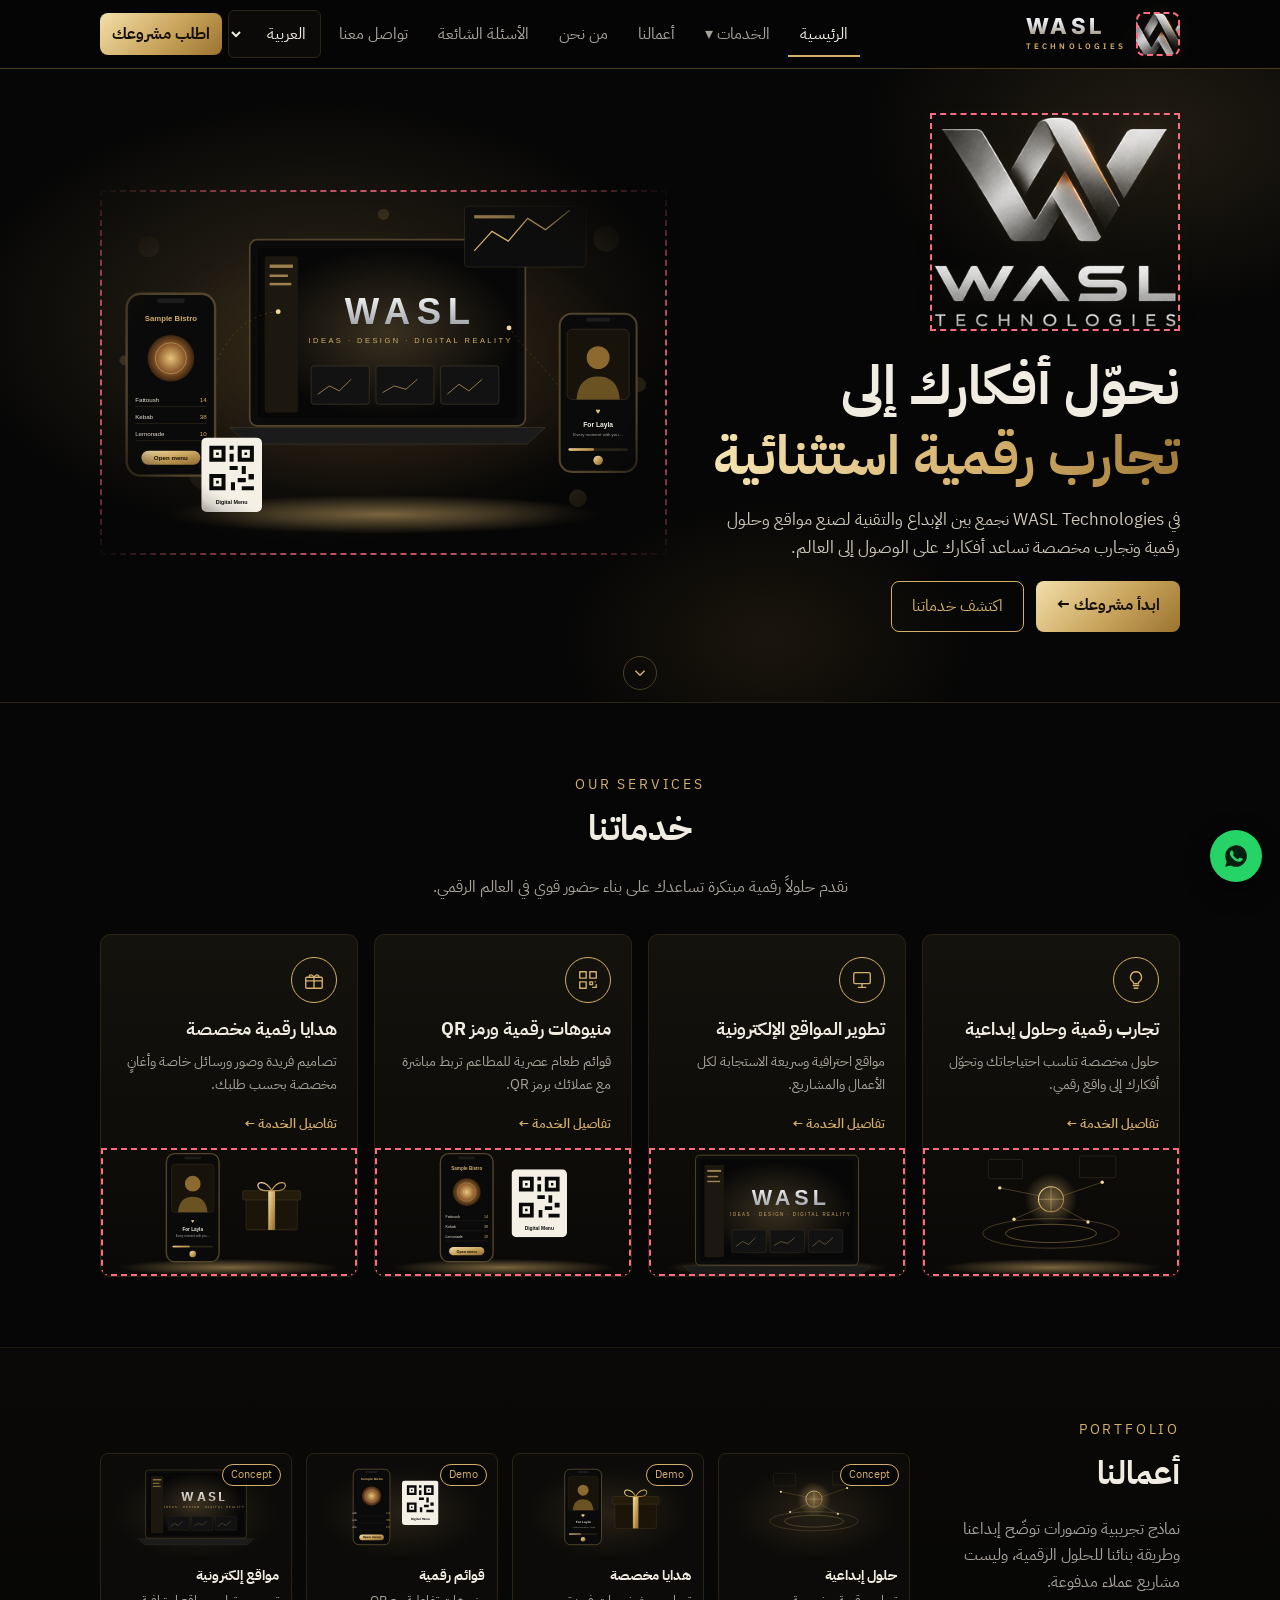
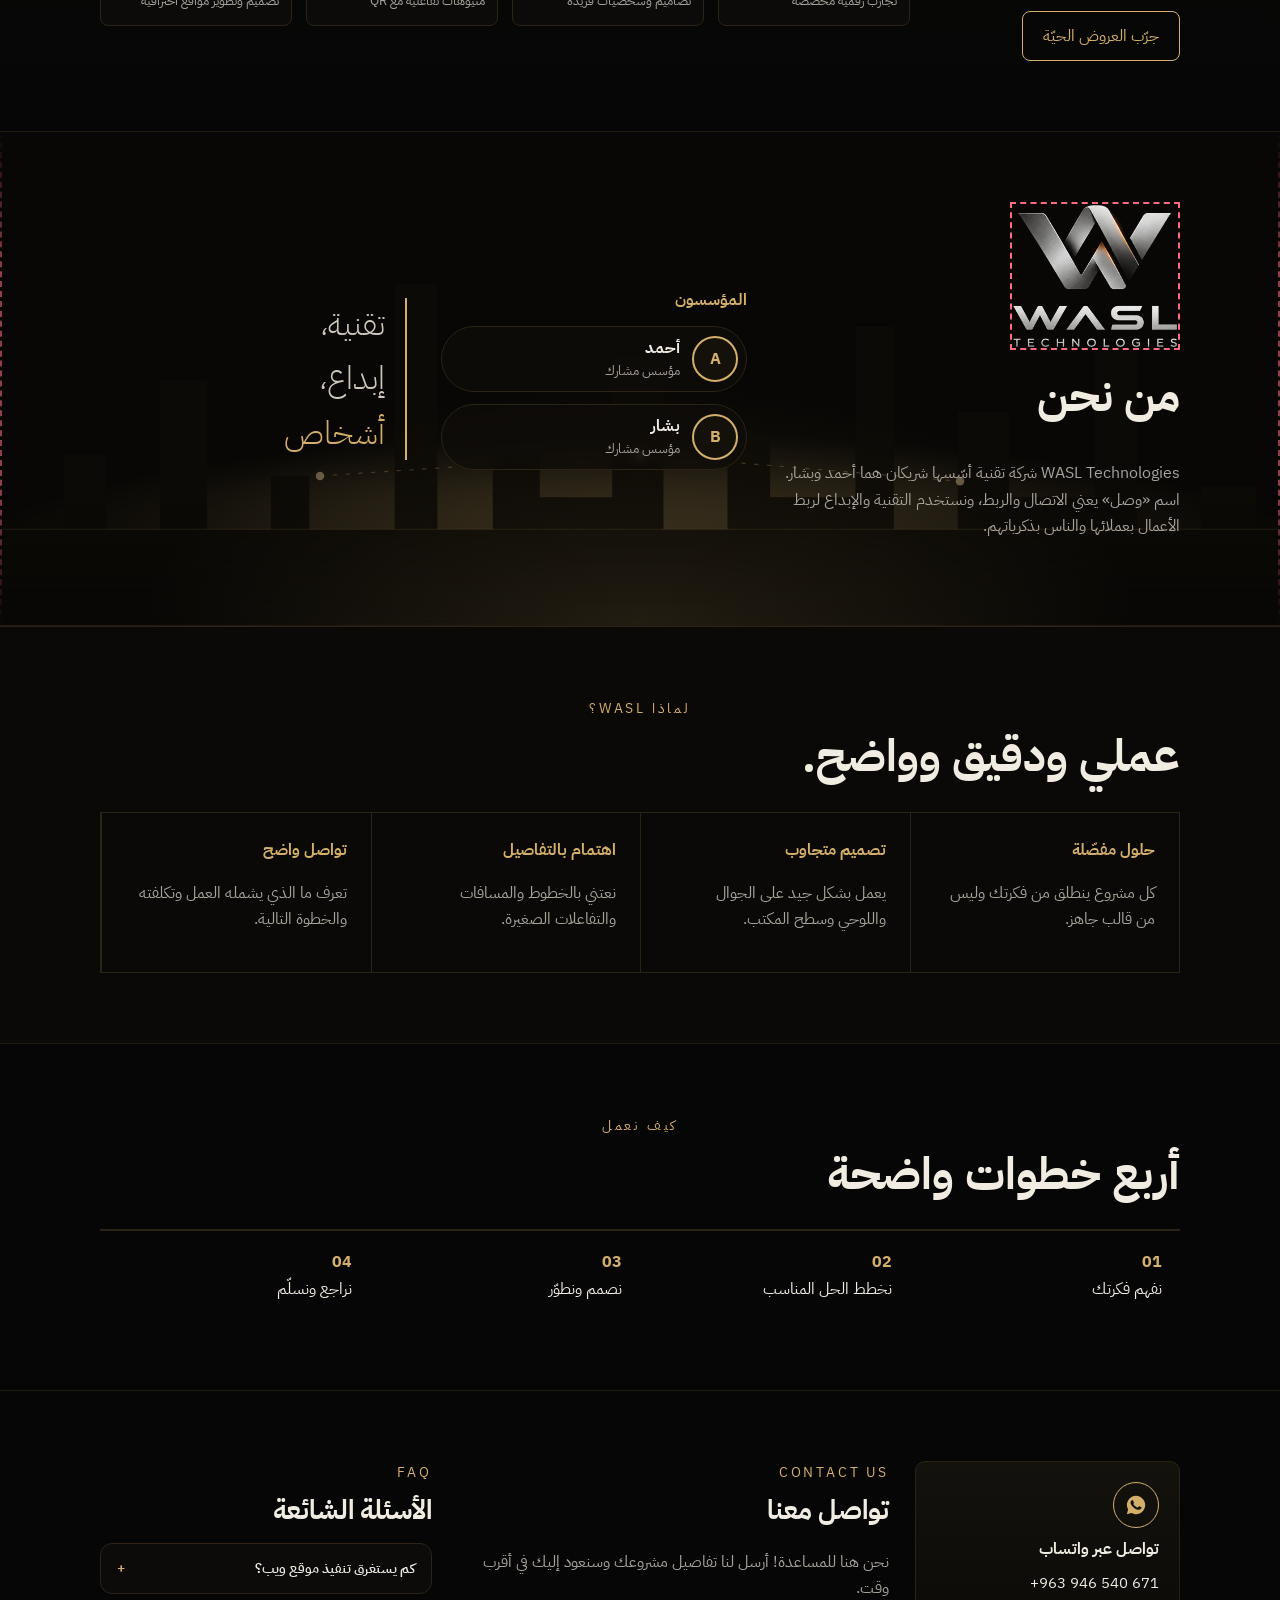
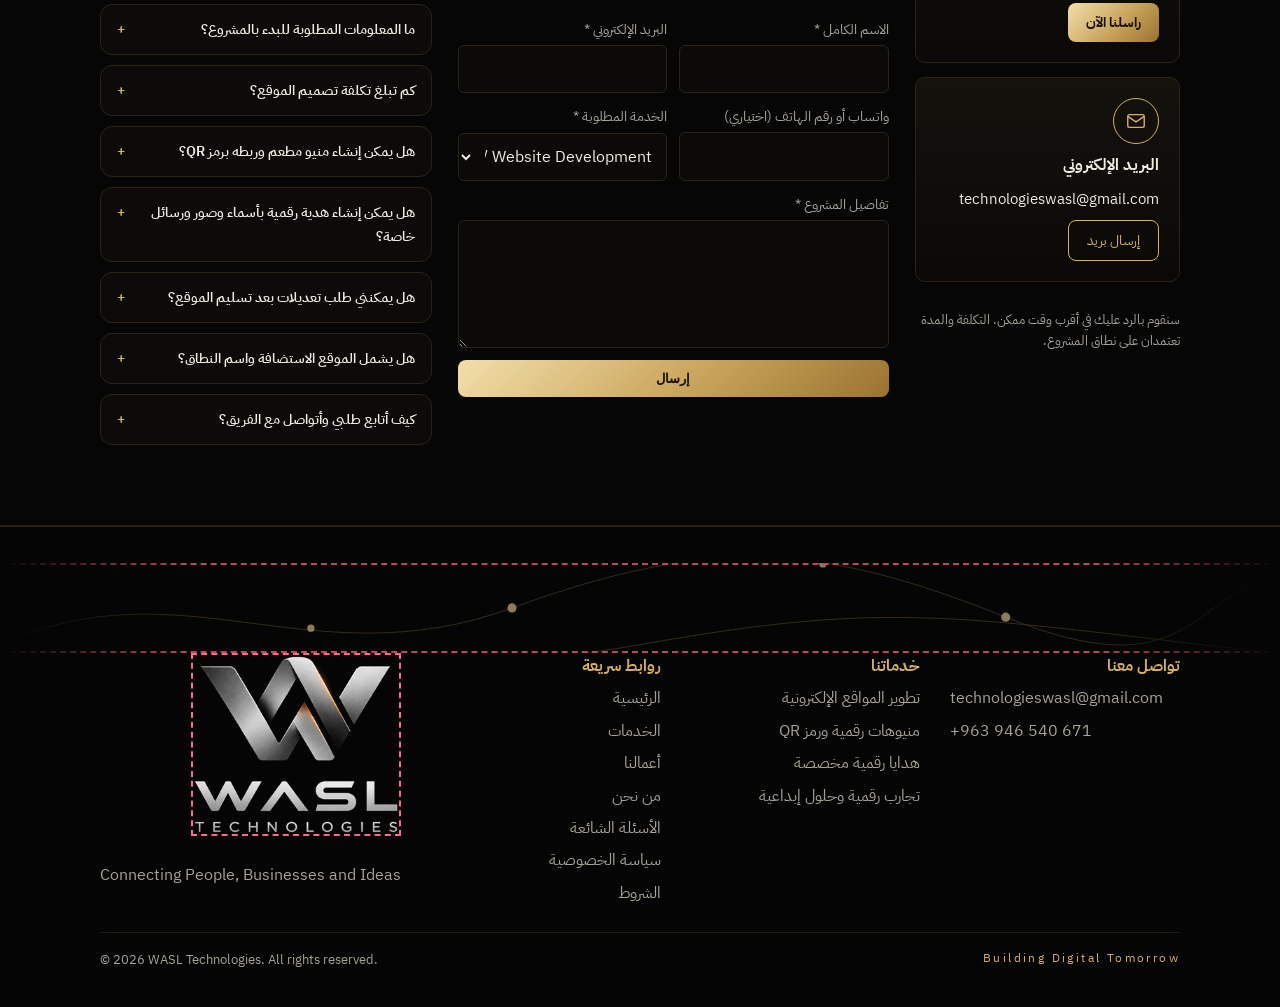
==== index.html @ 7efec0c9 "Add files via upload" ====
<!doctype html>
<html lang="en" dir="ltr">
<head>
<meta charset="utf-8">
<meta name="viewport" content="width=device-width,initial-scale=1">
<title>WASL Technologies — Digital Experiences That Connect</title>
<meta name="description" content="Websites, smart restaurant menus with QR, and personalized digital gifts by WASL Technologies.">
<meta property="og:title" content="WASL Technologies"><meta property="og:image" content="assets/logo.jpg">
<link rel="icon" href="assets/favicon.png" type="image/png"><link rel="shortcut icon" href="favicon.ico"><link rel="apple-touch-icon" href="assets/apple-touch-icon.png">
<link rel="preconnect" href="https://fonts.googleapis.com"><link rel="preconnect" href="https://fonts.gstatic.com" crossorigin>
<link href="https://fonts.googleapis.com/css2?family=Tajawal:wght@400;500;700;800&family=IBM+Plex+Sans+Arabic:wght@400;600;700&family=Inter:wght@400;600;700&display=swap" rel="stylesheet">
<style>
:root{--bg:#0b0c0e;--sf:#15171b;--bd:#2d2a24;--tx:#f2efe9;--mu:#ab9e87;--ac:#d4af6a;--vi:#d4af6a;--wine:#5a1226;--rose:#d9798f;--blush:#f6d6dc;--cream:#fff6ec}
*{box-sizing:border-box}html{scroll-behavior:smooth}
body{margin:0;background:var(--bg);color:var(--tx);font:16px/1.65 Inter,"IBM Plex Sans Arabic",sans-serif}
[dir=rtl] body{font-family:"IBM Plex Sans Arabic",Inter,sans-serif}
a{color:inherit}img{max-width:100%;display:block}
.w{max-width:1120px;margin:auto;padding:0 20px}
header{position:sticky;top:0;z-index:20;background:#0b0c0eee;border-bottom:1px solid var(--bd);backdrop-filter:blur(8px)}
.nav{display:flex;align-items:center;gap:18px;height:68px}
.nav img{height:44px;width:44px;object-fit:cover;object-position:center 30%;border-radius:8px}
.links{display:flex;gap:6px;align-items:center;margin-inline-start:auto}
.links a,.links button.l{padding:8px 12px;border-radius:8px;text-decoration:none;color:var(--mu);background:none;border:0;font:inherit;cursor:pointer}
.links a:hover,.links a.on{color:var(--tx)}
.dd{position:relative}.dd .m{display:none;position:absolute;inset-inline-start:0;top:100%;background:var(--sf);border:1px solid var(--bd);border-radius:10px;min-width:240px;padding:6px}
.dd:hover .m,.dd:focus-within .m{display:block}.m a{display:block}
.btn{display:inline-block;padding:11px 20px;border-radius:10px;border:1px solid var(--bd);background:none;color:var(--tx);text-decoration:none;font:600 15px inherit;cursor:pointer}
.btn.p{background:var(--ac);color:#100f0d;border-color:var(--ac)}.btn:focus-visible,a:focus-visible,input:focus-visible,select:focus-visible,textarea:focus-visible,button:focus-visible{outline:2px solid var(--ac);outline-offset:2px}
select,input,textarea{font:inherit;background:var(--sf);color:var(--tx);border:1px solid var(--bd);border-radius:8px;padding:10px;width:100%}
#burger{display:none}
section.pg{display:none;padding:56px 0}section.pg.on{display:block}
h1{font-size:clamp(2.1rem,6vw,4rem);line-height:1.1;margin:.2em 0}h2{font-size:1.8rem;margin:1.4em 0 .4em}
.mu{color:var(--mu)}.grid{display:grid;gap:18px;grid-template-columns:repeat(auto-fit,minmax(250px,1fr))}
.card{background:var(--sf);border:1px solid var(--bd);border-radius:14px;padding:22px}
.tag{display:inline-block;font-size:12px;padding:2px 10px;border:1px solid var(--ac);color:var(--ac);border-radius:99px}
.hero{display:grid;gap:36px;grid-template-columns:1.2fr 1fr;align-items:center}
.hero img{border-radius:16px;border:1px solid var(--bd)}
.note{border-inline-start:3px solid var(--vi);background:var(--sf);padding:12px 16px;border-radius:6px;color:var(--mu)}
form{display:grid;gap:12px;max-width:640px}label{font-size:14px;color:var(--mu)}
.msg{padding:10px 14px;border-radius:8px;display:none}.msg.show{display:block;background:#2b2722}.msg.err{background:#3a1820}
.chips{display:flex;gap:8px;flex-wrap:wrap;margin:14px 0}.chip{padding:6px 14px;border-radius:99px;border:1px solid var(--bd);background:none;color:var(--tx);cursor:pointer}.chip.on{background:var(--ac);color:#100f0d}
.gift{border-radius:16px;padding:40px 24px;text-align:center;min-height:220px;transition:.3s}
.th-burgundy{background:var(--wine);color:var(--cream)}.th-rose{background:var(--rose);color:#3a0d1a}.th-cream{background:var(--cream);color:var(--wine)}
.gift h3{font-size:2rem;margin:0 0 8px}
footer{border-top:1px solid var(--bd);padding:36px 0;color:var(--mu)}footer .grid{align-items:start}
@media(max-width:860px){.hero{grid-template-columns:1fr}#burger{display:block;margin-inline-start:auto}
.links{display:none;position:fixed;inset:68px 0 0 0;background:var(--bg);flex-direction:column;align-items:stretch;padding:20px;overflow:auto}.links.open{display:flex}.dd .m{display:block;position:static;border:0}}
@media(prefers-reduced-motion:reduce){*{transition:none!important;scroll-behavior:auto!important}}

:root{--ac2:#d4af6a}
body{background:#0c0b09}
header{background:#0c0b09cc}
.lg{width:66px;height:46px;overflow:hidden;border-radius:12px;direction:ltr;flex:none;border:1px solid var(--bd);background:#000}
.lg img{width:179%;max-width:none;height:auto;margin:-29.5% 0 0 -39.4%;border-radius:0}
.flogo{height:150px;width:auto;border-radius:14px;border:1px solid var(--bd)}
.rv{opacity:0;transform:translateY(22px);transition:opacity .7s,transform .7s}.rv.in{opacity:1;transform:none}
.big{font-size:clamp(2.6rem,8vw,5.6rem);line-height:1.05;letter-spacing:-.02em;margin:.25em 0;background:linear-gradient(120deg,#fff 30%,var(--ac));-webkit-background-clip:text;background-clip:text;color:transparent}
[dir=rtl] .big{letter-spacing:0;line-height:1.25}
.hero2{position:relative;overflow:hidden;padding:70px 0 90px;background:radial-gradient(900px 500px at 80% 10%,#3c383066,transparent),#0c0b09}
.aur{position:absolute;width:520px;height:520px;border-radius:50%;background:radial-gradient(#d4af6a33,transparent 65%);inset-inline-start:-120px;top:-100px;animation:fl 14s ease-in-out infinite alternate}
@keyframes fl{to{transform:translate(60px,50px)}}
.hg{position:relative;display:grid;grid-template-columns:1.05fr 1fr;gap:40px;align-items:center}
.stage{position:relative;height:440px;direction:ltr}
.laptop{position:absolute;left:0;top:30px;width:82%;background:#201e1a;border:1px solid #37332b;border-radius:14px 14px 4px 4px;padding:8px;box-shadow:0 30px 80px #000a;animation:fl 9s ease-in-out infinite alternate}
.scr{background:#13110f;border-radius:8px;padding:10px;height:230px;overflow:hidden}
.bar i{display:inline-block;width:8px;height:8px;border-radius:50%;background:#484339;margin-right:5px}
.sk b{display:block;height:14px;border-radius:4px;background:linear-gradient(90deg,var(--ac),var(--vi));margin-top:16px;width:60%}.sk b+b{width:38%;background:#312d26;height:9px}
.cols{display:grid;grid-template-columns:repeat(3,1fr);gap:8px;margin-top:22px}.cols u{display:grid;place-items:center;text-decoration:none;font-size:11px;color:#c3b49a;height:64px;border-radius:8px;background:#1f1d18;border:1px solid #312d26}
.phone{position:absolute;right:2%;top:90px;width:150px;background:#100f0c;border:5px solid #312d26;border-radius:26px;padding:14px 10px;box-shadow:0 30px 70px #000b;animation:fl 11s ease-in-out infinite alternate-reverse}
.phone h4{margin:0 0 8px;font-size:13px;color:var(--ac)}.it{display:flex;justify-content:space-between;font-size:11px;padding:7px 0;border-bottom:1px solid #282520}.it em{color:var(--ac);font-style:normal}
.giftc{position:absolute;left:12%;bottom:0;background:linear-gradient(135deg,#5a1226,#8a2a44);color:var(--cream);padding:16px 22px;border-radius:16px;box-shadow:0 20px 50px #0009;display:grid;gap:2px;direction:ltr}.giftc span{color:var(--blush)}.giftc small{opacity:.8}
.bento{display:grid;grid-template-columns:repeat(6,1fr);gap:18px}.b4{grid-column:span 4}.b2{grid-column:span 2}.b6{grid-column:span 6}
.bc{border-radius:22px;padding:28px;border:1px solid var(--bd);background:linear-gradient(160deg,#181613,#0f0e0c);text-decoration:none;display:block;transition:transform .3s,border-color .3s;overflow:hidden}
.bc:hover{transform:translateY(-4px);border-color:var(--ac)}.bc h3{font-size:1.5rem;margin:.3em 0}
.badges span{display:inline-block;margin:4px 4px 0 0;font-size:12px;padding:3px 10px;border-radius:99px;background:#25221d;color:var(--ac)}
.bw{background:linear-gradient(135deg,#3b0d1c,#12080c);border-color:#5a1226}.bw:hover{border-color:var(--rose)}
.letter{background:var(--cream);color:var(--wine);border-radius:12px;padding:20px;max-width:340px;transform:rotate(-2deg);box-shadow:0 20px 40px #0008}
.qrb{background:#fff;border-radius:10px;padding:8px;width:130px;margin-top:12px}.qrb svg{display:block;width:100%;height:auto}
.sec{padding:80px 0}.alt{background:#12110e;border-block:1px solid var(--bd)}
.sec h2{font-size:clamp(1.8rem,4vw,2.8rem);margin-top:0}
.mock{background:#13110f;border:1px solid var(--bd);border-radius:18px;padding:18px;transition:transform .3s}.mock:hover{transform:translateY(-4px)}
.mock .mk{height:130px;border-radius:10px;background:linear-gradient(135deg,#36312a,#13110f);margin:12px 0;position:relative}.mock .mk.r{background:linear-gradient(135deg,#322e27,#13110f)}.mock .mk.g{background:linear-gradient(135deg,#6a1a30,#1a0a10)}
.steps{display:grid;grid-template-columns:repeat(auto-fit,minmax(150px,1fr));gap:0;counter-reset:s}.steps div{padding:18px;border-top:2px solid var(--bd);position:relative}.steps div:before{counter-increment:s;content:"0" counter(s);color:var(--ac);font-weight:700;display:block}.steps div:hover{border-color:var(--ac)}
.pill{padding:6px 14px;border:1px solid var(--bd);border-radius:99px;display:inline-block;margin:4px}
.btn{transition:transform .2s,background .2s,border-color .2s}.btn:hover{transform:translateY(-2px);border-color:var(--ac)}
.card{transition:transform .3s,border-color .3s}.card:hover{border-color:#474238}
@media(max-width:860px){.hg{grid-template-columns:1fr}.stage{height:380px}.b4,.b2{grid-column:span 6}.lg{width:58px;height:40px}}
@media(prefers-reduced-motion:reduce){.rv{opacity:1;transform:none}.aur,.laptop,.phone{animation:none}}

.brand{display:flex;align-items:center;gap:10px;text-decoration:none}.bn{font-weight:700;font-size:clamp(15px,4.4vw,19px);white-space:nowrap}
#pb{position:fixed;top:0;inset-inline-start:0;height:3px;width:0;background:linear-gradient(90deg,var(--ac),var(--vi));z-index:50}
#top{position:fixed;bottom:20px;inset-inline-end:20px;z-index:30;border-radius:50%;width:46px;height:46px;padding:0;background:var(--sf)}
.mini{background:#100f0c;border:1px solid #2e2a24;border-radius:12px;padding:14px;margin:12px 0;font-size:12px;min-height:170px}.mini h4{font-size:15px;margin:10px 0}
.mn{display:flex;justify-content:space-between;gap:6px;flex-wrap:wrap}.mn span{color:var(--mu);font-size:10px}.mc{display:flex;gap:6px;flex-wrap:wrap;margin:8px 0}.mc i{font-style:normal;background:#25221d;color:var(--ac);padding:2px 9px;border-radius:99px}
.mbtn{display:inline-block;background:var(--ac);color:#100f0d;padding:5px 12px;border-radius:8px;font-weight:700;text-decoration:none;margin-top:8px}
.dr{display:flex;justify-content:space-between;padding:5px 0;border-bottom:1px solid #282520}.dr em{color:var(--ac);font-style:normal}
.gf{background:linear-gradient(160deg,#4a0f20,#1a0a10);border-color:#5a1226;color:var(--cream)}.ph{display:grid;grid-template-columns:1fr 1fr;gap:6px;margin-bottom:8px}.ph svg{border-radius:8px;width:100%}
.mock{animation:pop .45s}@keyframes pop{from{opacity:0;transform:scale(.97)}}
.fq details{border:1px solid var(--bd);border-radius:12px;margin:10px 0;background:var(--sf)}.fq summary{padding:16px 18px;cursor:pointer;font-weight:600;list-style:none;display:flex;justify-content:space-between;gap:12px}.fq summary::-webkit-details-marker{display:none}.fq summary:after{content:"+";color:var(--ac)}.fq details[open] summary:after{content:"−"}.fq p{margin:0;padding:0 18px 18px;color:var(--mu);animation:fd .35s}@keyframes fd{from{opacity:0;transform:translateY(-6px)}}
.ck{display:flex;gap:8px;align-items:flex-start;color:var(--mu);font-size:14px}.ck input{width:auto;margin-top:6px}.hp{position:absolute;top:0;inset-inline-start:0;width:1px;height:1px;opacity:0;pointer-events:none}[aria-invalid=true]{border-color:#ff6b81}
.fl{display:grid;gap:6px;align-content:start}.fl a{text-decoration:none;color:var(--mu);transition:color .2s,padding .2s}.fl a:hover{color:var(--ac);padding-inline-start:6px}.fl b{color:var(--tx)}
.stat{text-align:center}.stat b{font-size:2.6rem;color:var(--ac);display:block}
@media(prefers-reduced-motion:reduce){.mock,.fq p{animation:none}}
[hidden]{display:none!important}.scr{height:240px}
:root{--bg:#0c0b09;--sf:#151411;--bd:#292620;--tx:#fce9c7;--mu:#ac9f88;--ac:#d4af6a;--vi:#d4af6a}
body{background:var(--bg)}header{background:#0c0b09cc;border-bottom-color:#292620}
.card,.mock,.mini,.btn,select,input,textarea,.bc,.gift,.note{border-radius:6px}.btn{border-radius:6px}.btn.p{background:linear-gradient(135deg,#d4af6a,#d4af6a);border:0;color:#11100d}
.wm{font-family:Inter,"Segoe UI",Arial,sans-serif;font-weight:800;letter-spacing:.16em;direction:ltr;unicode-bidi:isolate;background:linear-gradient(180deg,#fff,#bfb097 70%);-webkit-background-clip:text;background-clip:text;color:transparent;line-height:1}
.bw2{display:grid;gap:3px;direction:ltr}.bw2 .wm{font-size:22px}.bw2 small{font-size:8px;letter-spacing:.38em;color:var(--ac);font-weight:600}.wm.xl{font-size:34px}
.lg{background:#000}.hero3{position:relative;overflow:hidden;padding:56px 0 80px;background:radial-gradient(900px 520px at 85% 0,#37332b55,transparent),radial-gradient(700px 400px at 0 100%,#2c292366,transparent),#0c0b09}
.glow{position:absolute;width:520px;height:520px;border-radius:50%;background:radial-gradient(#d4af6a26,transparent 65%);inset-inline-end:8%;top:-120px;animation:fl 14s ease-in-out infinite alternate}
.hg3{position:relative;display:grid;grid-template-columns:1fr 1.05fr;gap:30px;align-items:center}
.hero-wm{font-size:clamp(4rem,13vw,9rem);letter-spacing:.1em;text-align:start}.tcap{letter-spacing:.34em;font-size:12px;color:var(--ac);margin:8px 0 26px;direction:ltr;text-align:start}
.h1n{font-size:clamp(1.7rem,4.2vw,3rem);line-height:1.25;margin:0 0 14px;font-weight:700}.lead{color:#cebfa3;font-size:1.05rem;max-width:520px}
.art{width:100%;height:auto;direction:ltr;font-family:Inter,"IBM Plex Sans Arabic",sans-serif}.cn path{animation:dash 18s linear infinite}@keyframes dash{to{stroke-dashoffset:-200}}.nd circle{animation:pl 3s ease-in-out infinite alternate}@keyframes pl{to{opacity:.3}}.gf2{animation:fl 9s ease-in-out infinite alternate}
.eb{color:var(--ac);letter-spacing:.2em;font-size:12px;text-transform:uppercase;margin:0}[dir=rtl] .eb{letter-spacing:0;font-size:14px}
.sg{display:grid;grid-template-columns:repeat(4,1fr);gap:16px}.sv{position:relative;background:linear-gradient(180deg,#191714,#100f0d);border:1px solid var(--bd);border-top:2px solid var(--ac);border-radius:4px;padding:26px 22px;display:flex;flex-direction:column;gap:8px;transition:transform .3s,border-color .3s}.sv:hover{transform:translateY(-4px);border-color:var(--ac)}
.sv .no{position:absolute;top:14px;inset-inline-end:16px;color:#454036;font-weight:700}.ic{width:40px;height:40px;color:var(--ac)}.sv h3{margin:6px 0 0;font-size:1.15rem}.sv p{margin:0;flex:1;font-size:15px}.sa{display:flex;gap:14px;align-items:center;margin-top:10px}.sa .lk{color:var(--tx);text-decoration:none;font-weight:600}.sa .wa{color:var(--ac);text-decoration:none}.sa a:hover{text-decoration:underline}
.ab{display:grid;grid-template-columns:1fr 1.2fr;gap:40px}.fo span{display:inline-block;margin:6px 10px 0 0;border:1px solid var(--bd);padding:8px 18px;border-radius:4px}[dir=rtl] .fo span{margin:6px 0 0 10px}
.wg{display:grid;grid-template-columns:repeat(4,1fr);gap:0;border:1px solid var(--bd)}.wg>div{padding:24px;border-inline-end:1px solid var(--bd)}.wg b{color:var(--ac)}
.cg{display:grid;grid-template-columns:1fr 1.1fr;gap:40px;align-items:start}.fcta{text-align:center;padding:56px 20px;border:1px solid var(--bd);border-radius:6px;background:radial-gradient(600px 200px at 50% 0,#37332b66,transparent),var(--sf)}
.wab{background:#25d366!important;color:#04210f!important}
#wafl{position:fixed;bottom:18px;inset-inline-start:18px;z-index:30;width:52px;height:52px;border-radius:50%;background:#25d366;color:#04210f;display:grid;place-items:center;box-shadow:0 8px 24px #0008;transition:transform .2s}#wafl:hover{transform:scale(1.07)}
section{scroll-margin-top:80px}.sec,.hero3{scroll-margin-top:68px}.links a[data-go].on{color:var(--tx)}
@media(max-width:980px){.sg,.wg{grid-template-columns:repeat(2,1fr)}.hg3,.ab,.cg{grid-template-columns:1fr}.wg>div{border-bottom:1px solid var(--bd)}}
@media(max-width:560px){.sg,.wg{grid-template-columns:1fr}.bw2 .wm{font-size:19px}.hero3{padding-top:30px}}
.fg{display:grid;grid-template-columns:1.4fr 1fr 1fr 1fr;gap:30px}@media(max-width:860px){.fg{grid-template-columns:1fr 1fr}}@media(max-width:520px){.fg{grid-template-columns:1fr}}
[dir=rtl] .hero-wm,[dir=rtl] .tcap{text-align:right}
:root{--bg:#060606;--sf:#0f0e0c;--bd:#2b2416;--tx:#f1ece2;--mu:#a8a39a;--ac:#d4af6a;--vi:#a07a38}
body{background:var(--bg);font-family:Tajawal,"IBM Plex Sans Arabic",Inter,sans-serif}[dir=ltr] body{font-family:Inter,Tajawal,sans-serif}
header{background:#060606d9;border-bottom:1px solid #2b2416}.links a.on{color:var(--ac);box-shadow:0 2px 0 var(--ac);border-radius:0}.links a:hover{color:var(--ac)}
.btn{border-radius:8px}.btn.p,.btn.g{background:linear-gradient(135deg,#f3dfaa,#c9a45c 55%,#9a742f);color:#150f04;border:0;font-weight:700}.btn.p:hover,.btn.g:hover{filter:brightness(1.08);box-shadow:0 0 22px #d4af6a55}
.btn.o{border:1px solid var(--ac);color:var(--ac)}.btn.o:hover{background:#d4af6a18}.btn.sm{padding:8px 18px;font-size:14px}
.bw2 small{color:var(--ac)}.wab{background:linear-gradient(135deg,#f3dfaa,#c9a45c)!important}
select,input,textarea{background:#0b0a08;border-color:#2b2416;border-radius:6px}
.eb{color:var(--ac);letter-spacing:.3em;font-size:11px;text-align:center}[dir=rtl] .eb{letter-spacing:.2em}
.lgh{width:min(330px,80%);aspect-ratio:2/1;overflow:hidden;direction:ltr}.lgh img{width:100%;max-width:none;margin-top:-21%;mix-blend-mode:lighten;border-radius:0}.lgh.sm{width:150px}
.hero4{position:relative;overflow:hidden;padding:44px 0 70px;border-bottom:1px solid #2b2416}
.hero4 .bk{position:absolute;inset:0;background:radial-gradient(520px 320px at 25% 40%,#d4af6a30,transparent 70%),radial-gradient(420px 260px at 90% 10%,#d4af6a22,transparent 70%),radial-gradient(300px 200px at 60% 90%,#a07a3822,transparent 70%),#060606;animation:sh 12s ease-in-out infinite alternate}@keyframes sh{to{opacity:.75}}
.hg4{position:relative;display:grid;grid-template-columns:1fr 1.15fr;gap:20px;align-items:center}.ht4{display:grid;gap:14px;justify-items:start}
.h4{margin:6px 0 0;font-size:clamp(2rem,4.6vw,3.4rem);line-height:1.3;font-weight:800}.h4 span{display:block}.gd{background:linear-gradient(90deg,#f6e3b0,#d4af6a 60%,#a07a38);-webkit-background-clip:text;background-clip:text;color:transparent}
.lead{color:#cfc8ba;max-width:480px;margin:0}.hb{display:flex;gap:12px;flex-wrap:wrap;margin:6px 0 0}.hart{width:100%;height:auto;direction:ltr;font-family:Inter,sans-serif}
.f1{animation:fl 9s ease-in-out infinite alternate}.f2{animation:fl 7s ease-in-out infinite alternate-reverse}.f3{animation:fl 8s ease-in-out infinite alternate}
.chev{position:absolute;bottom:12px;inset-inline-start:50%;width:34px;height:34px;border:1px solid #4a3f28;border-radius:50%;display:grid;place-items:center;color:var(--ac);transform:translateX(-50%);animation:bn 2.4s infinite}[dir=rtl] .chev{transform:translateX(50%)}@keyframes bn{50%{margin-bottom:6px}}
.sec{padding:70px 0;border-bottom:1px solid #1f1a10}.sh{text-align:center;margin-bottom:34px}.sh h2{margin:4px 0 6px;font-size:2.2rem}
.sg4{display:grid;grid-template-columns:repeat(4,1fr);gap:16px}.sc{position:relative;background:linear-gradient(180deg,#14120d,#0a0907);border:1px solid #2b2416;border-radius:10px;padding:22px 20px 0;overflow:hidden;display:flex;flex-direction:column;gap:6px;transition:transform .35s,border-color .35s,box-shadow .35s}
.sc:hover{transform:translateY(-5px);border-color:var(--ac);box-shadow:0 10px 40px #d4af6a1f}.sc h3{margin:6px 0 0;font-size:1.1rem}.sc p{margin:0;font-size:14px}.ci{width:46px;height:46px;border:1px solid var(--ac);border-radius:50%;display:grid;place-items:center;color:var(--ac)}.ci svg{width:22px;height:22px}
.sa .lk{color:var(--ac);text-decoration:none;font-size:13px}.sa .lk:hover{text-decoration:underline}.sart{margin:8px -20px 0}.sart svg{display:block;width:100%;height:auto}
.band{background:linear-gradient(180deg,#0a0907,#060606)}.wk{display:grid;grid-template-columns:240px 1fr;gap:30px;align-items:center}.wk h2{font-size:2rem;margin:6px 0}.wk .eb,.ab4 .eb{text-align:start}
.tg4{display:grid;grid-template-columns:repeat(4,1fr);gap:14px}.tl{position:relative;display:grid;gap:4px;background:#0c0b09;border:1px solid #2b2416;border-radius:8px;padding:12px;text-decoration:none;transition:transform .3s,border-color .3s}.tl:hover{transform:translateY(-4px);border-color:var(--ac)}
.tart svg{display:block;width:100%;height:auto;background:radial-gradient(#d4af6a22,transparent 70%)}.tl b{font-size:14px}.tl small{color:var(--mu)}.tg{position:absolute;top:10px;inset-inline-start:10px;font-size:11px;border:1px solid var(--ac);color:var(--ac);padding:1px 8px;border-radius:99px;background:#060606cc;z-index:1}
.about{position:relative;overflow:hidden;background:radial-gradient(500px 240px at 50% 100%,#d4af6a22,transparent),#080705}.sky{position:absolute;inset:auto 0 0 0;width:100%;height:55%}
.ab4{position:relative;display:grid;grid-template-columns:1.3fr 1fr 1fr;gap:34px;align-items:center}.ab1{display:grid;gap:10px;justify-items:start}.ab1 h2{margin:0}
.fnd{display:grid;gap:12px}.fnd h3{margin:0;font-size:1rem;color:var(--ac)}.fd2{display:flex;gap:12px;align-items:center;background:#0f0d09cc;border:1px solid #2b2416;border-radius:50px;padding:8px 18px 8px 8px;backdrop-filter:blur(4px)}[dir=rtl] .fd2{padding:8px 8px 8px 18px}.av{width:46px;height:46px;border-radius:50%;border:2px solid var(--ac);display:grid;place-items:center;font-weight:800;color:var(--ac);background:#14110a}.fd2 small{display:block}
.slg{display:grid;gap:2px;font-size:clamp(1.4rem,3vw,2rem);font-weight:300;color:#cfc8ba;border-inline-start:2px solid var(--ac);padding-inline-start:20px}.slg span:last-child{color:var(--ac)}
.c3{display:grid;grid-template-columns:.8fr 1.3fr 1fr;gap:26px;align-items:start}.c3 h2{margin:4px 0 6px;font-size:1.7rem}.c3 .eb{text-align:start}
.cc{display:grid;gap:14px}.ccard{border:1px solid #2b2416;background:linear-gradient(180deg,#14120d,#0a0907);border-radius:10px;padding:20px;display:grid;gap:8px;justify-items:start}.num{color:var(--tx);text-decoration:none;font-size:15px}
.cfm form{grid-template-columns:1fr 1fr;max-width:none}.fd{display:grid;gap:4px}.fd.full,.cfm form>.btn,.cfm form>.msg,.cfm form>.mu,.cfm form>.ck{grid-column:1/-1}.cfm form>.btn{justify-self:stretch}
.cfm .hp{grid-column:auto}.faqc .fq details{background:#0c0b09;border-color:#2b2416}.fq summary{font-size:14px;padding:13px 16px}
footer{background:#050505;border-top:1px solid #2b2416}.fg4{display:grid;grid-template-columns:1fr 1fr 1fr 1.2fr;gap:30px}.fb{display:grid;gap:8px;justify-items:start}.fl a:hover{color:var(--ac)}.fl b{color:var(--ac)}
.fbt{display:flex;justify-content:space-between;gap:12px;margin-top:26px;padding-top:16px;border-top:1px solid #1f1a10;font-size:13px}.bdt{color:var(--ac);letter-spacing:.2em;font-size:12px}
.sec.alt{background:#0a0907}.wg{border-color:#2b2416}.wg>div{border-color:#2b2416}.steps div{border-color:#2b2416}.steps div:before{color:var(--ac)}
#pb{background:linear-gradient(90deg,#f3dfaa,#a07a38)}
@media(max-width:1100px){.sg4,.tg4{grid-template-columns:repeat(2,1fr)}.c3,.ab4,.wk{grid-template-columns:1fr}.fg4{grid-template-columns:1fr 1fr}}
@media(max-width:860px){.hg4{grid-template-columns:1fr}.hart{max-width:520px;margin:auto}}
@media(max-width:560px){.sg4,.tg4,.cfm form,.fg4{grid-template-columns:1fr}.hero4{padding-top:24px}.fbt{flex-direction:column}.sh h2{font-size:1.8rem}}
@media(prefers-reduced-motion:reduce){.f1,.f2,.f3,.bk,.chev{animation:none}}
.faqc{scroll-margin-top:90px}.hart{width:100%;height:auto;animation:fl 10s ease-in-out infinite alternate}.abimg{position:absolute;inset:0;width:100%;height:100%;object-fit:cover;opacity:.55;pointer-events:none}.ab4{z-index:1}.sky{display:none}.ftimg{display:block;width:100%;height:90px;object-fit:cover;opacity:.7}.sart img{display:block;width:100%;height:auto}.img-failed{outline:2px dashed #ff6b81;outline-offset:-2px}@media(prefers-reduced-motion:reduce){.hart{animation:none}}.lgh.sm img{-webkit-mask-image:radial-gradient(closest-side,#000 62%,transparent 100%);mask-image:radial-gradient(closest-side,#000 62%,transparent 100%)}.abimg{object-position:center bottom}
.wm{background:linear-gradient(180deg,#ffffff 0%,#dcdee2 42%,#9b8f7b 100%);-webkit-background-clip:text;background-clip:text;color:transparent;filter:drop-shadow(0 1px 0 #0009)}
.bw2 small{color:#d4af6a;letter-spacing:.4em}
header{border-bottom:1px solid #4a3c1e}.brand{gap:10px}.mk{height:40px;width:auto;display:block;filter:drop-shadow(0 2px 8px #d4af6a22)}
#burger{border-color:#6a5528;color:#d4af6a;background:none;margin-inline-start:auto}
.lgh{width:min(330px,80%);aspect-ratio:auto;overflow:visible}.lgh img{width:100%;height:auto;margin:0;mix-blend-mode:normal;-webkit-mask-image:none;mask-image:none;filter:drop-shadow(0 8px 28px #d4af6a26)}.lgh.sm{width:170px}.lgh.sm img{-webkit-mask-image:none;mask-image:none}
.fb .lgh{width:210px}
.abimg{-webkit-mask-image:linear-gradient(transparent,#000 28%,#000 72%,transparent);mask-image:linear-gradient(transparent,#000 28%,#000 72%,transparent)}
.ftimg{-webkit-mask-image:linear-gradient(90deg,transparent,#000 15%,#000 85%,transparent);mask-image:linear-gradient(90deg,transparent,#000 15%,#000 85%,transparent)}
.hart{-webkit-mask-image:radial-gradient(ellipse 72% 70% at 50% 50%,#000 62%,transparent 100%);mask-image:radial-gradient(ellipse 72% 70% at 50% 50%,#000 62%,transparent 100%)}
body.nolock{overflow:hidden}
#ov{position:fixed;inset:0;background:#000000c4;opacity:0;visibility:hidden;transition:opacity .3s,visibility 0s .3s;z-index:90}body.dopen #ov{opacity:1;visibility:visible;transition:opacity .3s}
#drawer{position:fixed;top:0;bottom:0;left:0;width:min(86vw,350px);z-index:100;display:flex;flex-direction:column;overflow-y:auto;overscroll-behavior:contain;background:linear-gradient(180deg,#0e0b06,#050505);border-right:1px solid #6a5528;box-shadow:12px 0 40px #000c;transform:translateX(-104%);visibility:hidden;transition:transform .32s cubic-bezier(.2,.8,.2,1),visibility 0s .32s}
body.dopen #drawer{transform:none;visibility:visible;transition:transform .32s cubic-bezier(.2,.8,.2,1),visibility 0s}
.dh{display:flex;align-items:center;justify-content:space-between;gap:10px;padding:14px 16px;border-bottom:1px solid #2b2416}
.dx{width:42px;height:42px;flex:none;border:1px solid #6a5528;border-radius:50%;background:none;color:#d4af6a;font-size:18px;cursor:pointer;transition:background .2s}.dx:hover{background:#d4af6a18}
.dn{display:flex;flex-direction:column;padding:8px}.dn a{display:flex;align-items:center;min-height:50px;padding:10px 12px;font-size:17px;color:#e8e1d2;text-decoration:none;border-bottom:1px solid #1b1710;transition:color .2s,background .2s}
.dn a:hover,.dn a:focus-visible{color:#d4af6a;background:#d4af6a12}.ds{display:flex;flex-direction:column}.ds a{font-size:15px;color:#a8a39a;min-height:44px;padding-inline-start:30px}
.df{margin-top:auto;padding:16px;display:grid;gap:12px;border-top:1px solid #2b2416}.df .btn{text-align:center}
@media(max-width:1024px){.links{display:none!important}#burger{display:block!important}}
@media(min-width:1025px){#burger,#drawer,#ov{display:none!important}}
.hero4 .lgh{width:min(250px,70%)}@media(max-width:860px){.hero4 .lgh{width:min(210px,62%)}}.lgh img{filter:drop-shadow(0 3px 10px #d4af6a18)}.fb .lgh img,.lgh.sm img{filter:none}.fb p{white-space:nowrap}@media(max-width:520px){.fb p{white-space:normal}}</style>
</head>
<body>
<svg width="0" height="0" style="position:absolute" aria-hidden="true" focusable="false"><defs>
<linearGradient id="gold" x1="0" y1="0" x2="1" y2="1"><stop offset="0" stop-color="#f3dfaa"/><stop offset=".5" stop-color="#c9a45c"/><stop offset="1" stop-color="#8c6a2f"/></linearGradient>
<linearGradient id="silver" x1="0" y1="0" x2="0" y2="1"><stop offset="0" stop-color="#fff"/><stop offset="1" stop-color="#9b8f7b"/></linearGradient>
<radialGradient id="glowg"><stop offset="0" stop-color="#d4af6a" stop-opacity=".55"/><stop offset="1" stop-color="#d4af6a" stop-opacity="0"/></radialGradient>
<radialGradient id="dish"><stop offset="0" stop-color="#e8c47a"/><stop offset=".6" stop-color="#8c5a2a"/><stop offset="1" stop-color="#3a2410"/></radialGradient>
<symbol id="s-laptop" viewBox="0 0 400 260"><path d="M10 232h380l-22 20H32z" fill="#1b1b1b" stroke="#3a3326"/><rect x="34" y="6" width="332" height="224" rx="9" fill="#0b0b0b" stroke="#52452b" stroke-width="2"/><rect x="44" y="16" width="312" height="204" rx="4" fill="#070707"/><rect x="44" y="16" width="312" height="204" rx="4" fill="url(#glowg)" opacity=".45"/><rect x="52" y="26" width="40" height="188" rx="3" fill="#1c1810"/><g fill="#d4af6a" opacity=".7"><rect x="58" y="36" width="28" height="4"/><rect x="58" y="48" width="22" height="3"/><rect x="58" y="58" width="26" height="3"/></g><text x="228" y="108" text-anchor="middle" font-size="44" font-weight="800" letter-spacing="8" fill="url(#silver)">WASL</text><text x="228" y="130" text-anchor="middle" font-size="9" letter-spacing="3" fill="#d4af6a">IDEAS · DESIGN · DIGITAL REALITY</text><g fill="#121212" stroke="#3a3326"><rect x="108" y="158" width="70" height="46" rx="3"/><rect x="186" y="158" width="70" height="46" rx="3"/><rect x="264" y="158" width="70" height="46" rx="3"/></g><path d="M116 192l14-10 12 6 14-14M194 190l14-8 14 4 14-12M272 192l14-12 12 8 16-14" stroke="#d4af6a" fill="none" opacity=".8"/></symbol>
<symbol id="s-phm" viewBox="0 0 120 240"><rect x="3" y="3" width="114" height="234" rx="18" fill="#0a0a0a" stroke="#52452b" stroke-width="3"/><rect x="42" y="9" width="36" height="6" rx="3" fill="#1c1c1c"/><text x="60" y="38" text-anchor="middle" font-size="10" font-weight="700" fill="#d4af6a">Sample Bistro</text><circle cx="60" cy="86" r="30" fill="url(#dish)"/><circle cx="60" cy="86" r="20" fill="none" stroke="#f0d9a0" opacity=".5"/><g font-size="8" fill="#e8e1d2"><text x="14" y="142">Fattoush</text><text x="106" y="142" text-anchor="end" fill="#d4af6a">14</text><text x="14" y="164">Kebab</text><text x="106" y="164" text-anchor="end" fill="#d4af6a">38</text><text x="14" y="186">Lemonade</text><text x="106" y="186" text-anchor="end" fill="#d4af6a">10</text></g><path d="M14 148h92M14 170h92M14 192h92" stroke="#2a2418"/><rect x="22" y="205" width="76" height="18" rx="9" fill="url(#gold)"/><text x="60" y="217" text-anchor="middle" font-size="8" font-weight="700" fill="#140f05">Open menu</text></symbol>
<symbol id="s-phg" viewBox="0 0 120 240"><rect x="3" y="3" width="114" height="234" rx="18" fill="#0a0a0a" stroke="#52452b" stroke-width="3"/><rect x="42" y="9" width="36" height="6" rx="3" fill="#1c1c1c"/><rect x="14" y="26" width="92" height="104" rx="8" fill="#17120a" stroke="#3a3326"/><circle cx="60" cy="68" r="17" fill="#8c6a2f"/><path d="M28 130c2-26 16-34 32-34s30 8 32 34z" fill="#6b5222"/><text x="60" y="152" text-anchor="middle" font-size="12" fill="#e6c887">♥</text><text x="60" y="170" text-anchor="middle" font-size="10" font-weight="700" fill="#f1ece2">For Layla</text><text x="60" y="184" text-anchor="middle" font-size="6.5" fill="#a8a39a">Every moment with you…</text><rect x="16" y="202" width="88" height="4" rx="2" fill="#2a2418"/><rect x="16" y="202" width="38" height="4" rx="2" fill="url(#gold)"/><circle cx="60" cy="220" r="7" fill="url(#gold)"/></symbol>
<symbol id="s-qr" viewBox="0 0 90 110"><rect width="90" height="110" rx="8" fill="#f4f0e6"/><path fill="#0a0a0a" d="M12 12h24v24H12zM54 12h24v24H54zM12 54h24v24H12zM42 12h6v6h-6zM42 24h6v12h-6zM42 42h12v6H42zM60 42h6v12h-6zM54 60h12v6H54zM70 54h8v8h-8zM44 66h6v12h-6zM60 72h18v6H60z"/><path fill="#f4f0e6" d="M18 18h12v12H18zM60 18h12v12H60zM18 60h12v12H18z"/><path fill="#0a0a0a" d="M22 22h4v4h-4zM64 22h4v4h-4zM22 64h4v4h-4z"/><text x="45" y="98" text-anchor="middle" font-size="8" font-weight="700" fill="#0a0a0a">Digital Menu</text></symbol>
<symbol id="s-holo" viewBox="0 0 300 200"><ellipse cx="150" cy="150" rx="120" ry="26" fill="none" stroke="#d4af6a" opacity=".5"/><ellipse cx="150" cy="150" rx="80" ry="16" fill="none" stroke="#d4af6a" opacity=".7"/><circle cx="150" cy="90" r="46" fill="url(#glowg)"/><circle cx="150" cy="90" r="22" fill="none" stroke="url(#gold)" stroke-width="2"/><path d="M150 68v44M128 90h44" stroke="#f0d9a0" opacity=".6"/><g fill="#f0d9a0"><circle cx="60" cy="70" r="3"/><circle cx="240" cy="60" r="3"/><circle cx="215" cy="130" r="3"/><circle cx="85" cy="125" r="3"/></g><path d="M60 70L130 84M240 60L170 84M215 130L168 104M85 125L132 104" stroke="#d4af6a" opacity=".5"/><g fill="none" stroke="#3a3326"><rect x="40" y="20" width="60" height="34" rx="3"/><rect x="200" y="14" width="64" height="38" rx="3"/></g></symbol>
<symbol id="s-box" viewBox="0 0 160 140"><rect x="20" y="56" width="120" height="76" rx="4" fill="#1a1508" stroke="#52452b"/><rect x="12" y="40" width="136" height="22" rx="4" fill="#241c0b" stroke="#52452b"/><rect x="72" y="40" width="16" height="92" fill="url(#gold)"/><path d="M80 40c-14-26-40-22-30-6 6 8 22 6 30 6zM80 40c14-26 40-22 30-6-6 8-22 6-30 6z" fill="none" stroke="url(#gold)" stroke-width="3"/></symbol>
</defs></svg>
<div id="pb" aria-hidden="true"></div><button id="top" class="btn" aria-label="Back to top" hidden>↑</button>
<a href="#main" class="btn" style="position:absolute;top:-80px;inset-inline-start:8px;z-index:60" onfocus="this.style.top='8px'" onblur="this.style.top='-80px'">Skip to content</a>
<header><div class="w nav">
  <a href="#/" class="brand" aria-label="WASL Technologies"><img class="mk" data-fb="logo-mark" src="assets/logo-mark.png" width="685" height="386" alt=""><span class="bw2"><b class="wm">WASL</b><small>TECHNOLOGIES</small></span></a>
  <button id="burger" class="btn" aria-expanded="false" aria-controls="drawer" data-en="Menu" data-ar="القائمة">Menu</button>
  <nav class="links" id="links" aria-label="Main">
    <a href="#/" data-go="top" data-en="Home" data-ar="الرئيسية">Home</a>
    <div class="dd"><a href="#/" data-go="sec-services" data-en="Services ▾" data-ar="الخدمات ▾">Services ▾</a>
      <div class="m"><a href="#/web" data-en="Website Development" data-ar="تطوير المواقع">Website Development</a><a href="#/menus" data-en="Digital Menus & QR" data-ar="المنيو الرقمي و QR">Digital Menus & QR</a><a href="#/gifts" data-en="Digital Gifts" data-ar="الهدايا الرقمية">Digital Gifts</a><a href="#/" data-go="sec-services" data-en="Digital Experiences" data-ar="تجارب رقمية وحلول إبداعية">Digital Experiences</a></div></div>
    <a href="#/" data-go="sec-work" data-en="Our Work" data-ar="أعمالنا">Our Work</a>
    <a href="#/" data-go="sec-about" data-en="About Us" data-ar="من نحن">About Us</a>
    <a href="#/" data-go="sec-faq" data-en="FAQ" data-ar="الأسئلة الشائعة">FAQ</a>
    <a href="#/" data-go="sec-contact" data-en="Contact" data-ar="تواصل معنا">Contact</a>
    <select id="lang" aria-label="Language" style="width:auto"><option value="en">English</option><option value="ar">العربية</option></select>
    <a class="btn p" href="#/" data-go="sec-contact" data-en="Request a Project" data-ar="اطلب مشروعك">Request a Project</a>
  </nav>
</div></header>
<div id="ov"></div>
<aside id="drawer" role="dialog" aria-modal="true" aria-label="Menu" aria-hidden="true">
 <div class="dh"><a href="#/" class="brand" data-go="top" aria-label="WASL Technologies"><img class="mk" data-fb="logo-mark" src="assets/logo-mark.png" width="685" height="386" alt=""><span class="bw2"><b class="wm">WASL</b><small>TECHNOLOGIES</small></span></a><button id="dclose" class="dx" type="button" aria-label="Close menu">✕</button></div>
 <nav class="dn" aria-label="Mobile">
  <a href="#/" data-go="top" data-en="Home" data-ar="الرئيسية">Home</a>
  <a href="#/" data-go="sec-services" data-en="Services" data-ar="الخدمات">Services</a>
  <div class="ds"><a href="#/web" data-en="Website Development" data-ar="تطوير المواقع">Website Development</a><a href="#/menus" data-en="Digital Menus & QR" data-ar="المنيو الرقمي و QR">Digital Menus & QR</a><a href="#/gifts" data-en="Digital Gifts" data-ar="الهدايا الرقمية">Digital Gifts</a><a href="#/" data-go="sec-services" data-en="Digital Experiences" data-ar="تجارب رقمية وحلول إبداعية">Digital Experiences</a></div>
  <a href="#/" data-go="sec-work" data-en="Our Work" data-ar="أعمالنا">Our Work</a>
  <a href="#/" data-go="sec-about" data-en="About Us" data-ar="من نحن">About Us</a>
  <a href="#/" data-go="sec-faq" data-en="FAQ" data-ar="الأسئلة الشائعة">FAQ</a>
  <a href="#/" data-go="sec-contact" data-en="Contact" data-ar="تواصل معنا">Contact</a>
  <a href="#/privacy" data-en="Privacy Policy" data-ar="سياسة الخصوصية">Privacy Policy</a>
  <a href="#/terms" data-en="Terms" data-ar="الشروط">Terms</a>
 </nav>
 <div class="df"><select id="lang2" aria-label="Language"><option value="en">English</option><option value="ar">العربية</option></select><a class="btn g" href="#/" data-go="sec-contact" data-en="Request a Project" data-ar="اطلب مشروعك">Request a Project</a></div>
</aside>

<main id="main">
<!-- HOME -->
<section class="pg" data-p="/" style="padding:0">
<div class="hero4" id="hero"><div class="bk"></div><div class="w hg4">
 <div class="ht4"><div class="lgh"><img data-fb="logo-full" src="assets/logo-full.png" width="730" height="635" alt="WASL Technologies"></div>
 <h1 class="h4"><span data-en="We turn your ideas into" data-ar="نحوّل أفكارك إلى">We turn your ideas into</span><span class="gd" data-en="exceptional digital experiences" data-ar="تجارب رقمية استثنائية">exceptional digital experiences</span></h1>
 <p class="lead" data-en="At WASL Technologies we combine creativity and technology to build websites, digital solutions and custom experiences that carry your ideas to the world." data-ar="في WASL Technologies نجمع بين الإبداع والتقنية لصنع مواقع وحلول رقمية وتجارب مخصصة تساعد أفكارك على الوصول إلى العالم.">…</p>
 <p class="hb"><a class="btn g" href="#/" data-go="sec-contact" data-en="Start your project →" data-ar="ابدأ مشروعك ←">Start your project</a> <a class="btn o" href="#/" data-go="sec-services" data-en="Explore our services" data-ar="اكتشف خدماتنا">Explore our services</a></p></div>
 <div class="hv"><img class="hart" data-fb="hero" src="assets/images/hero-scene.svg" width="1400" height="900" alt="WASL: website, QR menu and digital gift interfaces connected together" fetchpriority="high"></div></div>
 <a class="chev" href="#/" data-go="sec-services" aria-label="Scroll"><svg viewBox="0 0 24 24" width="18" height="18" fill="none" stroke="currentColor" stroke-width="2"><path d="M6 9l6 6 6-6"/></svg></a></div>

<div class="sec" id="sec-services"><div class="w"><div class="sh"><p class="eb">OUR SERVICES</p><h2 class="rv" data-en="Our services" data-ar="خدماتنا">Our services</h2><p class="mu" data-en="Innovative digital solutions that help you build a strong presence in the digital world." data-ar="نقدم حلولاً رقمية مبتكرة تساعدك على بناء حضور قوي في العالم الرقمي.">…</p></div><div class="sg4"><article class="sc rv"><span class="ci"><svg viewBox="0 0 24 24" fill="none" stroke="currentColor" stroke-width="1.5" stroke-linecap="round" stroke-linejoin="round" aria-hidden="true"><path d="M9 18h6M10 21h4M12 3a6 6 0 0 0-3.5 10.9c.7.6 1 1.3 1 2.1h5c0-.8.3-1.5 1-2.1A6 6 0 0 0 12 3z"/></svg></span><h3 data-en="Digital Experiences & Creative Solutions" data-ar="تجارب رقمية وحلول إبداعية">Digital Experiences & Creative Solutions</h3><p class="mu" data-en="Custom solutions that fit your needs and turn your ideas into digital reality." data-ar="حلول مخصصة تناسب احتياجاتك وتحوّل أفكارك إلى واقع رقمي.">Custom solutions that fit your needs and turn your ideas into digital reality.</p><div class="sa"><a class="lk" href="#sec-contact" data-en="Service details →" data-ar="تفاصيل الخدمة ←">Details</a></div><div class="sart"><img data-fb="service-experience" src="assets/images/service-experience.svg" width="600" height="300" alt="Digital experiences" loading="lazy"></div></article><article class="sc rv"><span class="ci"><svg viewBox="0 0 24 24" fill="none" stroke="currentColor" stroke-width="1.5" stroke-linecap="round" stroke-linejoin="round" aria-hidden="true"><rect x="3" y="4" width="18" height="12" rx="1.5"/><path d="M8 20h8M12 16v4"/></svg></span><h3 data-en="Website Development" data-ar="تطوير المواقع الإلكترونية">Website Development</h3><p class="mu" data-en="Professional, responsive websites for companies, personal brands and projects." data-ar="مواقع احترافية وسريعة الاستجابة لكل الأعمال والمشاريع.">Professional, responsive websites for companies, personal brands and projects.</p><div class="sa"><a class="lk" href="#/web" data-en="Service details →" data-ar="تفاصيل الخدمة ←">Details</a></div><div class="sart"><img data-fb="service-web" src="assets/images/service-web.svg" width="600" height="300" alt="Website interface" loading="lazy"></div></article><article class="sc rv"><span class="ci"><svg viewBox="0 0 24 24" fill="none" stroke="currentColor" stroke-width="1.5" stroke-linecap="round" stroke-linejoin="round" aria-hidden="true"><rect x="3" y="3" width="7" height="7"/><rect x="14" y="3" width="7" height="7"/><rect x="3" y="14" width="7" height="7"/><path d="M14 14h3v3h-3zM20 14v.01M17 20h4v-3"/></svg></span><h3 data-en="Digital Menus & QR" data-ar="منيوهات رقمية ورمز QR">Digital Menus & QR</h3><p class="mu" data-en="Modern restaurant menus linked straight to your customers through a QR code." data-ar="قوائم طعام عصرية للمطاعم تربط مباشرة مع عملائك برمز QR.">Modern restaurant menus linked straight to your customers through a QR code.</p><div class="sa"><a class="lk" href="#/menus" data-en="Service details →" data-ar="تفاصيل الخدمة ←">Details</a></div><div class="sart"><img data-fb="service-menu" src="assets/images/service-menu.svg" width="600" height="300" alt="Digital QR menu" loading="lazy"></div></article><article class="sc rv"><span class="ci"><svg viewBox="0 0 24 24" fill="none" stroke="currentColor" stroke-width="1.5" stroke-linecap="round" stroke-linejoin="round" aria-hidden="true"><rect x="3" y="9" width="18" height="12" rx="1"/><path d="M12 9v12M3 13h18M12 9c-2-4-6-3-5 0M12 9c2-4 6-3 5 0"/></svg></span><h3 data-en="Personalized Digital Gifts" data-ar="هدايا رقمية مخصصة">Personalized Digital Gifts</h3><p class="mu" data-en="Unique designs with photos, personal messages and custom songs." data-ar="تصاميم فريدة وصور ورسائل خاصة وأغانٍ مخصصة بحسب طلبك.">Unique designs with photos, personal messages and custom songs.</p><div class="sa"><a class="lk" href="#/gifts" data-en="Service details →" data-ar="تفاصيل الخدمة ←">Details</a></div><div class="sart"><img data-fb="service-gift" src="assets/images/service-gift.svg" width="600" height="300" alt="Personalized digital gift" loading="lazy"></div></article></div></div></div>

<div class="sec band" id="sec-work"><div class="w wk"><div><p class="eb">PORTFOLIO</p><h2 class="rv" data-en="Our work" data-ar="أعمالنا">Our work</h2><p class="mu" data-en="Demo and concept pieces that show our creativity and the way we build digital solutions. They are not paid client projects." data-ar="نماذج تجريبية وتصورات توضّح إبداعنا وطريقة بنائنا للحلول الرقمية، وليست مشاريع عملاء مدفوعة.">…</p><a class="btn o" href="#/menus" data-en="Try the live demos" data-ar="جرّب العروض الحيّة">Try the live demos</a></div><div class="tg4"><a class="tl rv" href="#/" data-go="sec-contact"><span class="tg">Concept</span><div class="tart"><svg viewBox="0 0 300 170" aria-hidden="true"><use href="#s-holo" x="50" y="0" width="200" height="133"/></svg></div><b data-en="Creative solutions" data-ar="حلول إبداعية">Creative solutions</b><small data-en="Custom digital experience concepts" data-ar="تجارب رقمية مخصصة">Custom digital experience concepts</small></a><a class="tl rv" href="#/gifts"><span class="tg">Demo</span><div class="tart"><svg viewBox="0 0 300 170" aria-hidden="true"><use href="#s-phg" x="70" y="4" width="70" height="140"/><use href="#s-box" x="150" y="30" width="100" height="88"/></svg></div><b data-en="Custom gifts" data-ar="هدايا مخصصة">Custom gifts</b><small data-en="Unique, personal digital gifts" data-ar="تصاميم وشخصيات فريدة">Unique, personal digital gifts</small></a><a class="tl rv" href="#/menus"><span class="tg">Demo</span><div class="tart"><svg viewBox="0 0 300 170" aria-hidden="true"><use href="#s-phm" x="60" y="4" width="70" height="140"/><use href="#s-qr" x="150" y="26" width="66" height="81"/></svg></div><b data-en="Digital menus" data-ar="قوائم رقمية">Digital menus</b><small data-en="Interactive menus with QR" data-ar="منيوهات تفاعلية مع QR">Interactive menus with QR</small></a><a class="tl rv" href="#/web"><span class="tg">Concept</span><div class="tart"><svg viewBox="0 0 300 170" aria-hidden="true"><use href="#s-laptop" x="40" y="4" width="220" height="143"/></svg></div><b data-en="Websites" data-ar="مواقع إلكترونية">Websites</b><small data-en="Professional website design" data-ar="تصميم وتطوير مواقع احترافية">Professional website design</small></a></div></div></div>

<div class="sec about" id="sec-about"><svg class="sky" viewBox="0 0 800 160" preserveAspectRatio="none" aria-hidden="true"><path fill="#14110a" d="M0 160V110h30V80h20v30h25V60h22v50h30V90h18v20h40V40h20v70h26V95h22v15h34V70h24v40h30V85h20v25h40V50h18v60h30V100h24v10h40V75h22v35h30V95h26v15h38V65h20v45h30V90h24v70z"/><path fill="none" stroke="#d4af6a" opacity=".25" d="M0 110h800"/></svg><img class="abimg" data-fb="about" src="assets/images/about-scene.svg" width="1200" height="700" alt="Two partners connected by technology" loading="lazy"><div class="w ab4"><div class="ab1"><div class="lgh sm"><img data-fb="logo-full" src="assets/logo-full.png" width="730" height="635" alt=""></div><h2 data-en="About us" data-ar="من نحن">About us</h2><p class="mu" data-en="WASL Technologies is a technology company founded by two partners, Ahmed and Bashar. The name echoes the Arabic word for “connection”: we use technology and creativity to connect businesses with their customers and people with their memories." data-ar="WASL Technologies شركة تقنية أسّسها شريكان هما أحمد وبشار. اسم «وصل» يعني الاتصال والربط، ونستخدم التقنية والإبداع لربط الأعمال بعملائها والناس بذكرياتهم.">…</p></div>
 <div class="fnd"><h3 data-en="The founders" data-ar="المؤسسون">The founders</h3><div class="fd2"><span class="av">A</span><div><b data-en="Ahmed" data-ar="أحمد">Ahmed</b><small class="mu" data-en="Co-founder" data-ar="مؤسس مشارك">Co-founder</small></div></div><div class="fd2"><span class="av">B</span><div><b data-en="Bashar" data-ar="بشار">Bashar</b><small class="mu" data-en="Co-founder" data-ar="مؤسس مشارك">Co-founder</small></div></div></div>
 <div class="slg"><span data-en="Technology," data-ar="تقنية،">Technology,</span><span data-en="creativity," data-ar="إبداع،">creativity,</span><span data-en="people" data-ar="أشخاص">people</span></div></div></div>

<div class="sec alt"><div class="w"><p class="eb" data-en="Why WASL" data-ar="لماذا WASL؟">Why WASL</p><h2 class="rv" data-en="Practical, careful, clear." data-ar="عملي ودقيق وواضح.">Practical, careful, clear.</h2>
 <div class="wg"><div class="rv"><b data-en="Tailored solutions" data-ar="حلول مفصّلة">Tailored solutions</b><p class="mu" data-en="Each project starts from your idea, not a fixed template." data-ar="كل مشروع ينطلق من فكرتك وليس من قالب جاهز.">…</p></div><div class="rv"><b data-en="Responsive design" data-ar="تصميم متجاوب">Responsive design</b><p class="mu" data-en="Built to work well on phones, tablets and desktops." data-ar="يعمل بشكل جيد على الجوال واللوحي وسطح المكتب.">…</p></div><div class="rv"><b data-en="Attention to detail" data-ar="اهتمام بالتفاصيل">Attention to detail</b><p class="mu" data-en="Typography, spacing and small interactions get real care." data-ar="نعتني بالخطوط والمسافات والتفاعلات الصغيرة.">…</p></div><div class="rv"><b data-en="Clear communication" data-ar="تواصل واضح">Clear communication</b><p class="mu" data-en="You know what is included, what it costs and what happens next." data-ar="تعرف ما الذي يشمله العمل وتكلفته والخطوة التالية.">…</p></div></div></div></div>

<div class="sec"><div class="w"><p class="eb" data-en="How we work" data-ar="كيف نعمل">How we work</p><h2 class="rv" data-en="Four clear steps" data-ar="أربع خطوات واضحة">Four clear steps</h2><div class="steps"><div data-en="Understand your idea" data-ar="نفهم فكرتك">Understand your idea</div><div data-en="Plan the right solution" data-ar="نخطط الحل المناسب">Plan the right solution</div><div data-en="Design and develop" data-ar="نصمم ونطوّر">Design and develop</div><div data-en="Review and deliver" data-ar="نراجع ونسلّم">Review and deliver</div></div></div></div>


<div class="sec" id="sec-contact"><div class="w c3">
 <div class="cc"><div class="ccard"><span class="ci"><svg viewBox="0 0 24 24" width="22" height="22" fill="currentColor" aria-hidden="true"><path d="M12 2a10 10 0 0 0-8.6 15L2 22l5.1-1.3A10 10 0 1 0 12 2zm5 14c-.2.6-1.300 1.200-1.800 1.200-.5.1-1 .2-3.300-.7-2.800-1.200-4.600-4-4.700-4.200-.1-.2-1.100-1.500-1.100-2.800s.7-2 1-2.300c.2-.3.5-.3.7-.3h.5c.2 0 .4 0 .6.5l.8 2c.1.2.1.4 0 .5l-.4.6c-.1.2-.3.3-.1.6.2.3.8 1.300 1.700 2.100 1.100 1 2.100 1.300 2.400 1.500.3.1.5.1.7-.1l.9-1.100c.2-.3.4-.2.7-.1l1.900.9c.3.1.5.2.5.3.1.2.1.8-.1 1.300z"/></svg></span><b data-en="Contact via WhatsApp" data-ar="تواصل عبر واتساب">Contact via WhatsApp</b><span class="num" dir="ltr">+963 946 540 671</span><a class="btn g sm" data-wa data-msg="مرحباً WASL Technologies، أريد الاستفسار عن خدماتكم." href="#" data-en="Message us" data-ar="راسلنا الآن">Message us</a></div>
 <div class="ccard"><span class="ci"><svg viewBox="0 0 24 24" width="22" height="22" fill="none" stroke="currentColor" stroke-width="1.5"><rect x="3" y="5" width="18" height="14" rx="2"/><path d="M3 7l9 6 9-6"/></svg></span><b data-en="Email" data-ar="البريد الإلكتروني">Email</b><a class="num" data-mail href="#" dir="ltr">email</a><a class="btn o sm" data-mail data-keep href="#" data-en="Send an email" data-ar="إرسال بريد">Send an email</a></div>
 <p class="mu" style="font-size:13px" data-en="We reply as soon as we can. Pricing and timelines depend on project scope." data-ar="سنقوم بالرد عليك في أقرب وقت ممكن. التكلفة والمدة تعتمدان على نطاق المشروع.">…</p></div>
 <div class="cfm"><p class="eb">CONTACT US</p><h2 data-en="Contact us" data-ar="تواصل معنا">Contact us</h2><p class="mu" data-en="We’re here to help. Send your project details and we’ll get back to you." data-ar="نحن هنا للمساعدة! أرسل لنا تفاصيل مشروعك وسنعود إليك في أقرب وقت.">…</p><div id="cf"></div></div>
 <div class="faqc" id="sec-faq"><p class="eb">FAQ</p><h2 data-en="Frequently asked questions" data-ar="الأسئلة الشائعة">FAQ</h2><div class="fq" id="fq"></div></div></div></div>
</section>

<!-- WEB -->
<section class="pg" data-p="/web"><div class="w">
  <h1 data-en="Professional Website Development" data-ar="تطوير مواقع احترافية">Professional Website Development</h1>
  <ul class="mu"><li data-en="Business and corporate websites" data-ar="مواقع شركات وأعمال">Business and corporate websites</li><li data-en="Portfolios and landing pages" data-ar="بورتفوليو وصفحات هبوط">Portfolios and landing pages</li><li data-en="Educational and service business sites" data-ar="مواقع تعليمية وخدمية">Educational and service business sites</li><li data-en="Product catalogs; e-commerce when backend and integrations are available" data-ar="كتالوجات منتجات؛ ومتاجر إلكترونية عند توفر الخلفية والتكاملات">Product catalogs; e-commerce when backend and integrations are available</li><li data-en="Redesigns, performance work, ongoing maintenance" data-ar="إعادة تصميم وتحسين أداء وصيانة مستمرة">Redesigns, performance work, ongoing maintenance</li></ul>
  <p><b>Discovery → Structure → Design → Development → Testing → Deployment</b></p>
  <p class="note" data-en="Final pricing depends on scope, content, integrations, and maintenance requirements." data-ar="السعر النهائي يعتمد على نطاق العمل والمحتوى والتكاملات ومتطلبات الصيانة.">Final pricing depends on scope, content, integrations, and maintenance requirements.</p>
  <form data-form="Website inquiry" novalidate>
    <label data-en="Full name" data-ar="الاسم الكامل">Full name</label><input name="name" required>
    <label data-en="Email or preferred contact" data-ar="البريد أو وسيلة التواصل">Email or preferred contact</label><input name="contact" required>
    <label data-en="Business name" data-ar="اسم النشاط">Business name</label><input name="business">
    <label data-en="Website type" data-ar="نوع الموقع">Website type</label><select name="type"><option>Corporate</option><option>Portfolio</option><option>Landing page</option><option>Catalog</option><option>E-commerce</option><option>Redesign</option></select>
    <label data-en="Preferred language" data-ar="اللغة">Preferred language</label><select name="lang"><option>Arabic</option><option>English</option><option>Both</option></select>
    <label data-en="Budget range (optional)" data-ar="الميزانية (اختياري)">Budget range (optional)</label><input name="budget">
    <label data-en="Project description" data-ar="وصف المشروع">Project description</label><textarea name="message" rows="4" required></textarea>
    <button class="btn p" data-en="Send inquiry" data-ar="إرسال الطلب">Send inquiry</button><div class="msg" role="status"></div>
  </form>
</div></section>

<!-- MENUS -->
<section class="pg" data-p="/menus"><div class="w">
  <h1 data-en="Your Menu. One Scan Away." data-ar="منيو مطعمك، صار أقرب بضغطة.">Your Menu. One Scan Away.</h1>
  <p class="mu" data-en="Mobile-friendly bilingual menus opened by scanning a QR code: categories, photos, prices, offers, WhatsApp and location links, print-ready QR designs." data-ar="منيوهات سهلة على الجوال بلغتين تُفتح بمسح QR: أقسام، صور، أسعار، عروض، روابط واتساب وموقع، وتصاميم QR جاهزة للطباعة.">Mobile-friendly bilingual menus opened by scanning a QR code.</p>
  <div class="grid"><div class="card"><h3 data-en="Included (static menu)" data-ar="مشمول (منيو ثابت)">Included (static menu)</h3><p class="mu" data-en="Design, categories, search, bilingual content, QR pointing to the published menu." data-ar="التصميم، الأقسام، البحث، محتوى ثنائي اللغة، QR يشير للمنيو المنشور.">Design, categories, search, bilingual content, QR.</p></div>
  <div class="card"><h3 data-en="Optional (needs backend)" data-ar="اختياري (يحتاج خلفية)">Optional (needs backend)</h3><p class="mu" data-en="Editing dashboard, login, orders, analytics, database. Quoted separately." data-ar="لوحة تعديل، تسجيل دخول، طلبات، تحليلات، قاعدة بيانات. تُسعّر منفصلة.">Editing dashboard, login, orders, analytics, database.</p></div></div>
  <h2 data-en="Live demo (fictional dishes, illustrative prices)" data-ar="عرض حي (أطباق وهمية وأسعار توضيحية)">Live demo</h2>
  <div class="grid" style="grid-template-columns:2fr 1fr;align-items:start">
   <div><input id="mq" type="search" placeholder="Search / بحث" aria-label="Search menu"><div class="chips" id="mc"></div><div class="grid" id="ml"></div><p id="me" class="mu" hidden>No dishes found.</p></div>
   <div class="card" style="text-align:center"><div id="qr" style="background:#fff;color:#000;padding:18px;border-radius:10px;font-size:12px;word-break:break-all"></div><p class="mu" style="font-size:13px">Sample QR target = this demo's deployed URL. Image generated at deploy time (see README).</p></div>
  </div>
  <form data-form="Restaurant inquiry" novalidate style="margin-top:30px"><label>Restaurant owner name</label><input name="name" required><label>Contact (phone/email)</label><input name="contact" required><label>Restaurant name</label><input name="business"><label>Message</label><textarea name="message" rows="3" required></textarea><button class="btn p" data-en="Send inquiry" data-ar="إرسال الطلب">Send inquiry</button><div class="msg" role="status"></div></form>
</div></section>

<!-- GIFTS -->
<section class="pg" data-p="/gifts" style="background:linear-gradient(#2a0a14,var(--bg))"><div class="w">
  <h1 style="color:var(--blush)" data-en="Turn Your Memories Into Something Unforgettable." data-ar="خلّي ذكرياتكم تعيش بطريقة مختلفة.">Turn Your Memories Into Something Unforgettable.</h1>
  <p class="mu" data-en="Custom-made digital love pages, animated letters, memory timelines, and original-song requests for birthdays, anniversaries, engagements, graduations, reconciliation and long-distance love." data-ar="صفحات حب رقمية، رسائل متحركة، خطوط زمنية للذكريات، وطلبات أغانٍ أصلية لأعياد الميلاد والذكرى السنوية والخطوبة والتخرج والمصالحة والبعد.">Custom-made digital gifts.</p>
  <p class="note" data-en="These are custom-made services, not auto-generated products. Song creation, licensing and delivery depend on the selected package and production tools; no automatic audio generation is integrated." data-ar="هذه خدمات تُنفّذ حسب الطلب وليست منتجات تُولَّد تلقائياً. إنتاج الأغاني وترخيصها وتسليمها يعتمد على الباقة وأدوات الإنتاج؛ ولا يوجد نظام توليد صوت مدمج.">Custom-made services.</p>
  <h2 data-en="Try the demo (sample content only)" data-ar="جرّب العرض (محتوى تجريبي فقط)">Try the demo</h2>
  <div class="grid" style="align-items:start"><div class="card">
    <label>Theme</label><div class="chips" id="gt"><button class="chip on" data-t="burgundy">Burgundy</button><button class="chip" data-t="rose">Rose</button><button class="chip" data-t="cream">Cream</button></div>
    <label for="gn" data-en="Recipient name (sample)" data-ar="اسم المستلم (تجريبي)">Recipient name</label><input id="gn" maxlength="30" placeholder="Layla">
    <label for="gm" data-en="Short message" data-ar="رسالة قصيرة">Short message</label><textarea id="gm" rows="3" maxlength="140" placeholder="Every moment with you is my favorite."></textarea>
    <p><button class="btn" id="gr" data-en="Reset" data-ar="إعادة ضبط">Reset</button></p>
    <p class="mu" style="font-size:13px" data-en="Please don't enter real private details in this public demo." data-ar="يرجى عدم إدخال تفاصيل خاصة حقيقية في هذا العرض العام.">Don't enter real private details.</p></div>
  <div class="gift th-burgundy" id="gp" aria-live="polite"><div style="font-size:2rem">♥</div><h3 id="gpn">For Someone Special</h3><p id="gpm">Your message appears here.</p></div></div>
  <h2 data-en="Create Your Gift" data-ar="اطلب هديتك">Create Your Gift</h2>
  <form data-form="Gift / song request" novalidate>
    <label>Recipient name or nickname</label><input name="name" required>
    <label>Your contact</label><input name="contact" required>
    <label>Occasion</label><select name="occasion"><option>Birthday</option><option>Anniversary</option><option>Engagement</option><option>Valentine’s Day</option><option>Graduation</option><option>Apology</option><option>Long distance</option><option>Surprise</option></select>
    <label>Type</label><select name="kind"><option>Digital love page</option><option>Animated letter</option><option>Memory experience</option><option>Custom song</option></select>
    <label>Preferred language</label><input name="lang"><label>Musical style / mood (songs)</label><input name="style">
    <label>Story or message behind it</label><textarea name="message" rows="4" required></textarea>
    <label>Delivery preference</label><input name="delivery">
    <button class="btn p" data-en="Create Your Gift" data-ar="اطلب هديتك">Create Your Gift</button><div class="msg" role="status"></div>
  </form>
</div></section>

<!-- WORK -->

<!-- ABOUT -->


<section class="pg" data-p="/privacy"><div class="w"><h1 data-en="Privacy Policy" data-ar="سياسة الخصوصية">Privacy Policy</h1><p class="mu" data-en="This site uses no tracking scripts. Forms open your email or WhatsApp app with your message; nothing is stored on our servers unless a backend is later configured and disclosed here. Template text: review with a legal professional before launch." data-ar="لا يستخدم الموقع أي سكربتات تتبع. النماذج تفتح تطبيق البريد أو واتساب برسالتك ولا يُخزَّن شيء على خوادمنا. نص قالب: يُراجع قانونياً قبل الإطلاق.">Privacy.</p></div></section>
<section class="pg" data-p="/terms"><div class="w"><h1 data-en="Terms of Service" data-ar="شروط الخدمة">Terms of Service</h1><p class="mu" data-en="Services are custom and quoted per project. Pricing depends on scope, content, integrations and maintenance. Template text: review with a legal professional before launch." data-ar="الخدمات مخصصة وتُسعّر لكل مشروع حسب النطاق والمحتوى والتكاملات والصيانة. نص قالب: يُراجع قانونياً قبل الإطلاق.">Terms.</p></div></section>
<section class="pg" data-p="404"><div class="w"><h1>404</h1><p class="mu" data-en="Page not found." data-ar="الصفحة غير موجودة.">Page not found.</p><a class="btn p" href="#/" data-en="Back home" data-ar="العودة للرئيسية">Back home</a></div></section>
</main>

<footer><img class="ftimg" data-fb="footer" src="assets/images/footer-art.svg" width="1400" height="220" alt="" loading="lazy"><div class="w"><div class="fg4"><div class="fl"><b data-en="Contact us" data-ar="تواصل معنا">Contact us</b><a data-mail href="#" dir="ltr">email</a><a data-wa data-msg="مرحباً WASL Technologies، أريد الاستفسار عن خدماتكم." href="#" dir="ltr">+963 946 540 671</a><span id="soc" class="fl"></span></div>
 <div class="fl"><b data-en="Services" data-ar="خدماتنا">Services</b><a href="#/web" data-en="Website Development" data-ar="تطوير المواقع الإلكترونية">Websites</a><a href="#/menus" data-en="Digital Menus & QR" data-ar="منيوهات رقمية ورمز QR">Menus</a><a href="#/gifts" data-en="Personalized Digital Gifts" data-ar="هدايا رقمية مخصصة">Gifts</a><a href="#/" data-go="sec-contact" data-en="Digital Experiences" data-ar="تجارب رقمية وحلول إبداعية">Experiences</a></div>
 <div class="fl"><b data-en="Quick links" data-ar="روابط سريعة">Quick links</b><a href="#/" data-go="top" data-en="Home" data-ar="الرئيسية">Home</a><a href="#/" data-go="sec-services" data-en="Services" data-ar="الخدمات">Services</a><a href="#/" data-go="sec-work" data-en="Our work" data-ar="أعمالنا">Work</a><a href="#/" data-go="sec-about" data-en="About us" data-ar="من نحن">About</a><a href="#/" data-go="sec-faq" data-en="FAQ" data-ar="الأسئلة الشائعة">FAQ</a><a href="#/privacy" data-en="Privacy Policy" data-ar="سياسة الخصوصية">Privacy</a><a href="#/terms" data-en="Terms" data-ar="الشروط">Terms</a></div>
 <div class="fb"><div class="lgh"><img data-fb="logo-full" src="assets/logo-full.png" width="730" height="635" alt="WASL Technologies"></div><p class="mu" dir="ltr">Connecting People, Businesses and Ideas</p></div></div>
 <div class="fbt mu" dir="ltr"><span>© <span id="yr">2026</span> WASL Technologies. All rights reserved.</span><span class="bdt">Building Digital Tomorrow</span></div></div></footer>
<a id="wafl" data-wa data-msg="مرحباً WASL Technologies، أريد الاستفسار عن خدماتكم." href="#" aria-label="WhatsApp"><svg viewBox="0 0 24 24" width="26" height="26" fill="currentColor" aria-hidden="true"><path d="M12 2a10 10 0 0 0-8.6 15L2 22l5.1-1.3A10 10 0 1 0 12 2zm5.2 14.1c-.2.6-1.3 1.2-1.8 1.2-.5.1-1 .2-3.3-.7-2.8-1.2-4.6-4-4.7-4.2-.1-.2-1.1-1.5-1.1-2.8s.7-2 1-2.3c.2-.3.5-.3.7-.3h.5c.2 0 .4 0 .6.5l.8 2c.1.2.1.4 0 .5l-.4.6c-.1.2-.3.3-.1.6.2.3.8 1.3 1.7 2.1 1.1 1 2.1 1.300 2.400 1.500.3.1.500.1.700-.1l.9-1.100c.2-.3.400-.2.700-.1l1.900.9c.3.1.5.2.5.3.100.200.100.800-.1 1.300z"/></svg></a>

<script src="config.js"></script>
<script>
const C=window.WASL,$=(s,r=document)=>r.querySelector(s),$$=(s,r=document)=>[...r.querySelectorAll(s)];
let lang=localStorage.getItem('lang')||C.defaultLang;
$$('[data-en]').forEach(e=>{ if(!e.dataset.en||e.dataset.en===e.textContent.trim()||true) e.dataset.en=e.dataset.en });
function setLang(l){lang=l;try{localStorage.setItem('lang',l)}catch(e){}
 document.documentElement.lang=l;document.documentElement.dir=l==='ar'?'rtl':'ltr';$('#lang').value=l;
 $$('[data-en]').forEach(e=>e.textContent=l==='ar'&&e.dataset.ar?e.dataset.ar:e.dataset.en);renderMenu();renderWork();renderChan();}
$('#lang').onchange=e=>setLang(e.target.value);
// Router
const titles={'/':'Home','/web':'Web Development','/menus':'Restaurant Menus & QR','/gifts':'Personalized Digital Gifts','/work':'Our Work','/about':'About','/faq':'FAQ','/contact':'Contact','/privacy':'Privacy Policy','/terms':'Terms of Service'};
function route(){let p=location.hash.replace('#','')||'/';const p0=p;if(SECM[p]){history.replaceState(null,'','#/');p='/';setTimeout(()=>go(SECM[p0]),80)}
 if(!titles[p])p='404';$$('section.pg').forEach(s=>s.classList.toggle('on',s.dataset.p===p));
 $$('.links a').forEach(a=>a.classList.toggle('on',a.getAttribute('href')==='#'+p));
 document.title=(titles[p]||'Not found')+' — WASL Technologies';scrollTo(0,0);$('#links').classList.remove('open');$('#burger').setAttribute('aria-expanded','false');}
addEventListener('hashchange',route);
$('#burger').onclick=()=>{const o=$('#links').classList.toggle('open');$('#burger').setAttribute('aria-expanded',o);if(o)$('#links a').focus()};
addEventListener('keydown',e=>{if(e.key==='Escape'&&$('#links').classList.contains('open')){$('#links').classList.remove('open');$('#burger').focus()}});
// Menu demo
const dishes=[['Starters','Lentil Soup','شوربة عدس',12],['Starters','Fattoush','فتوش',14],['Mains','Grilled Chicken Plate','طبق دجاج مشوي',32],['Mains','Beef Kebab','كباب لحم',38],['Mains','Veggie Rice Bowl','طبق أرز بالخضار',26],['Desserts','Date Pudding','بودينغ التمر',16],['Desserts','Kunafa Bite','لقمة كنافة',18],['Drinks','Mint Lemonade','ليمون بالنعناع',10],['Drinks','Arabic Coffee','قهوة عربية',8]];
let mcat='All';
function renderMenu(){const q=$('#mq').value.toLowerCase(),cats=['All',...new Set(dishes.map(d=>d[0]))];
 $('#mc').innerHTML='';cats.forEach(c=>{const b=document.createElement('button');b.className='chip'+(c===mcat?' on':'');b.textContent=c;b.onclick=()=>{mcat=c;renderMenu()};$('#mc').append(b)});
 const r=dishes.filter(d=>(mcat==='All'||d[0]===mcat)&&(d[1]+d[2]).toLowerCase().includes(q));
 $('#ml').innerHTML=r.map(d=>`<div class="card"><span class="tag">${d[0]}</span><h3>${lang==='ar'?d[2]:d[1]}</h3><b>${d[3]} <small class="mu">(sample)</small></b></div>`).join('');$('#me').hidden=r.length>0;}
$('#mq').oninput=renderMenu;
if(0)$('#qr').innerHTML='<b>QR placeholder</b><br>'+(location.origin.startsWith('http')?location.origin+location.pathname:'')+'#/menus';
// Portfolio
const work=[['Websites','Studio Landing Concept','Responsive landing page concept.','HTML, CSS, JS','Concept'],['Restaurant Menus','Sample Restaurant Menu','Searchable bilingual menu with fictional dishes.','HTML, JS','Demo'],['Digital Gifts','Love Page Demo','Themed personalized gift preview.','HTML, CSS, JS','Demo'],['Experimental Concepts','Animated Letter Idea','Envelope-opening letter concept.','CSS','Concept']];
let wcat='All';
function renderWork(){if(!$('#wf'))return;const cats=['All',...new Set(work.map(w=>w[0]))];$('#wf').innerHTML='';cats.forEach(c=>{const b=document.createElement('button');b.className='chip'+(c===wcat?' on':'');b.textContent=c;b.onclick=()=>{wcat=c;renderWork()};$('#wf').append(b)});
 $('#wl').innerHTML=work.filter(w=>wcat==='All'||w[0]===wcat).map(w=>`<article class="card"><span class="tag">${w[4]}</span> <span class="mu">${w[0]}</span><h3>${w[1]}</h3><p class="mu">${w[2]}</p><small class="mu">${w[3]}</small></article>`).join('');}
// Gift demo
let theme='burgundy';
function gift(){$('#gp').className='gift th-'+theme;$('#gpn').textContent=$('#gn').value.trim()||'For Someone Special';$('#gpm').textContent=$('#gm').value.trim()||'Your message appears here.';$$('#gt .chip').forEach(b=>b.classList.toggle('on',b.dataset.t===theme));}
$$('#gt .chip').forEach(b=>b.onclick=()=>{theme=b.dataset.t;gift()});$('#gn').oninput=$('#gm').oninput=gift;
$('#gr').onclick=()=>{$('#gn').value='';$('#gm').value='';theme='burgundy';gift()};
// Contact channels
const wa=C.whatsapp?`https://wa.me/${C.whatsapp.replace(/\D/g,'')}`:'';
function renderChan(){const s=[];if(wa)s.push(`<a href="${wa}" rel="noopener">WhatsApp</a>`);if(C.email)s.push(`<a href="mailto:${C.email}">${C.email}</a>`);
 Object.entries(C.social).forEach(([k,v])=>v&&s.push(`<a href="${v}" rel="noopener" target="_blank">${k}</a>`));
 const t=s.length?s.join(' · '):(lang==='ar'?'قنوات التواصل غير مضبوطة بعد (ملف config.js).':'Contact channels not configured yet (edit config.js).');
 $('#chan').innerHTML=t;$('#soc').innerHTML=s.join('<br>');$$('[data-wa]').forEach(a=>{if(wa)a.href=wa})}
// Forms
const t=(en,ar)=>lang==='ar'?ar:en;
const FAQ=[
["كم يستغرق تنفيذ موقع ويب؟","تعتمد المدة على عدد الصفحات، والتصميم المطلوب، والميزات والربط مع الخدمات الخارجية. يمكن أن يحتاج الموقع التعريفي البسيط تقريباً من 3 إلى 7 أيام عمل، وقد يحتاج الموقع الأكبر من أسبوعين إلى عدة أسابيع. هذه تقديرات أولية وليست موعد تسليم مضموناً. نحدد المدة بعد فهم المتطلبات واستلام المواد اللازمة والاتفاق على نطاق المشروع.","How long does a website take?","It depends on the number of pages, the design, the features and any external integrations. A simple informational site may take roughly 3–7 working days; larger sites two weeks to several weeks. These are initial estimates, not a guaranteed delivery date. We set the timeline after understanding requirements, receiving materials and agreeing the scope."],
["ما المعلومات المطلوبة للبدء بالمشروع؟","نحتاج إلى اسم النشاط التجاري، ووصف الخدمات أو المنتجات، والشعار والألوان إن وجدت، والنصوص والصور، وطرق التواصل، وأمثلة عن المواقع التي تعجب العميل. وإذا لم تكن المواد جاهزة، يمكننا الاتفاق على تجهيزها ضمن نطاق المشروع وتكلفته.","What information do you need to start?","Your business name, a description of your services or products, your logo and colors if you have them, texts and images, contact details, and examples of sites you like. If materials aren’t ready, we can agree to prepare them within the project scope and cost."],
["كم تبلغ تكلفة تصميم الموقع؟","تختلف التكلفة حسب عدد الصفحات، والتصميم المخصص، والميزات المطلوبة، ووجود لوحة إدارة أو قاعدة بيانات أو متجر إلكتروني. بعد استلام تفاصيل المشروع، نقدم عرضاً واضحاً يحدد نطاق العمل والتكلفة والمدة وأي رسوم خارجية محتملة. لا نعرض أسعاراً ثابتة معتمدة قبل تحديد نطاق المشروع.","How much does a website cost?","Cost varies with the number of pages, custom design, required features, and whether an admin panel, database or online store is needed. After receiving your project details we send a clear quote covering scope, cost, timeline and any external fees. We don’t publish fixed prices before the scope is defined."],
["هل يمكن إنشاء منيو مطعم وربطه برمز QR؟","نعم، يمكن تصميم منيو رقمي متوافق مع الموبايل، يحتوي على التصنيفات والأطباق والصور والأسعار ومعلومات المطعم. يمكن إنشاء QR يفتح رابط المنيو المنشور، وتجهيز تصاميم قابلة للطباعة للطاولات أو التغليف. يجب تحديد ما إذا كانت إدارة الأصناف وتعديل الأسعار من لوحة تحكم ضمن الباقة أو خدمة إضافية.","Can you build a restaurant menu with a QR code?","Yes. We can design a mobile-friendly digital menu with categories, dishes, photos, prices and restaurant info. A QR code can open the published menu link, with print-ready designs for tables or packaging. We confirm whether managing items and prices from a dashboard is part of the package or an add-on."],
["هل يمكن إنشاء هدية رقمية بأسماء وصور ورسائل خاصة؟","نعم، يمكن تصميم صفحة هدية مخصصة تتضمن الأسماء والرسائل والصور والتواريخ المهمة وتأثيرات بصرية وموسيقى اختيارية. تعتمد الخصائص النهائية على الباقة المتفق عليها. يمكن أيضاً طلب أغنية مخصصة وفق القصة والأسلوب المطلوب، بعد الاتفاق على طريقة الإنتاج والتسليم وحقوق الاستخدام.","Can you create a digital gift with private names, photos and messages?","Yes. We can design a custom gift page with names, messages, photos, important dates, visual effects and optional music. Final features depend on the agreed package. A custom song can also be requested based on your story and style, after agreeing on production, delivery and usage rights."],
["هل يمكنني طلب تعديلات بعد تسليم الموقع؟","يمكن تحديد جولات تعديل ضمن الاتفاق الأولي، مع إمكانية طلب تحديثات إضافية أو صيانة مستمرة باتفاق منفصل. نوضح قبل بدء العمل ما يتضمنه السعر من تعديلات وما يعتبر تطويراً جديداً خارج نطاق المشروع.","Can I request changes after delivery?","Revision rounds can be set in the initial agreement, and extra updates or ongoing maintenance can be arranged separately. Before work starts we clarify which changes the price includes and what counts as new development outside the scope."],
["هل يشمل الموقع الاستضافة واسم النطاق؟","يمكن نشر بعض المواقع على خدمات استضافة مجانية ضمن حدودها وشروطها. أما اسم النطاق الخاص مثل .com فقد يحتاج إلى رسوم تسجيل وتجديد سنوية. نوضح للعميل تكاليف الاستضافة والنطاق والخدمات الخارجية قبل اعتماد المشروع، ولا نعد بأن جميع الميزات ستكون مجانية دائماً.","Does the site include hosting and a domain name?","Some sites can be published on free hosting within its limits and terms. A custom domain such as .com may require annual registration and renewal fees. We explain hosting, domain and third-party costs before the project is approved, and we don’t promise everything will always be free."],
["كيف أتابع طلبي وأتواصل مع الفريق؟","يمكن للعميل إرسال تفاصيل المشروع عبر نموذج التواصل أو واتساب أو البريد الإلكتروني بعد إعداد روابط التواصل. تظهر له رسالة واضحة عند إرسال الطلب، ويعرف وسيلة التواصل التي سيستقبل الفريق الطلب من خلالها. لا نعرض رسالة نجاح إذا لم يتم إرسال الطلب فعلياً.","How do I follow my request and contact the team?","Send your project details through the contact form, WhatsApp or email once the contact links are set up. You’ll see a clear message when you submit, and which channel the team receives it through. We never show a success message if the request wasn’t actually sent."]];
function renderFaq(){$('#fq').innerHTML=FAQ.map(f=>`<details><summary>${lang==='ar'?f[0]:f[2]}</summary><p>${lang==='ar'?f[1]:f[3]}</p></details>`).join('')}
function buildForm(host,name,fields,one){const f=document.createElement('form');f.dataset.form=name;f.noValidate=true;if(one)f.dataset.one=one;
 f.innerHTML=fields.map(x=>{const wrap=(s)=>`<div class="fd${x.t==='textarea'?' full':''}">${s}</div>`;const id='f_'+name.replace(/\W/g,'')+x.n,L=`<label for="${id}" data-en="${x.en}${x.r?' *':''}" data-ar="${x.ar}${x.r?' *':''}"></label>`;
  if(x.t==='check')return `<div class="ck"><input type="checkbox" id="${id}" name="${x.n}"${x.r?' required':''}><span data-en="${x.en}" data-ar="${x.ar}"></span></div>`;
  const c=x.t==='select'?`<select id="${id}" name="${x.n}">${x.o.map(o=>`<option>${o}</option>`).join('')}</select>`:x.t==='textarea'?`<textarea id="${id}" name="${x.n}" rows="4"${x.r?' required':''}></textarea>`:`<input id="${id}" name="${x.n}" type="${x.t||'text'}"${x.r?' required':''}>`;return wrap(L+c)}).join('')+
 '<input class="hp" name="_gotcha" tabindex="-1" autocomplete="off" aria-hidden="true"><button class="btn p" data-en="Send" data-ar="إرسال">Send</button><div class="msg" role="status" aria-live="polite"></div><p class="mu dm"></p>';
 host.append(f);return f}
const SV=['Website Development','Restaurant Menu & QR','Personalized Digital Gifts','Custom Songs','Other'];
buildForm($('#cf'),'Project request',[{n:'name',en:'Full name',ar:'الاسم الكامل',r:1},{n:'email',t:'email',en:'Email',ar:'البريد الإلكتروني',r:1},{n:'phone',t:'tel',en:'WhatsApp or phone (optional)',ar:'واتساب أو رقم الهاتف (اختياري)'},{n:'service',t:'select',en:'Service of interest',ar:'الخدمة المطلوبة',r:1,o:['Website Development / تطوير المواقع','Digital Menu & QR / المنيو الرقمي','Personalized Digital Gift / هدية رقمية','Digital Experiences / تجارب رقمية','Other / أخرى']},{n:'message',t:'textarea',en:'Project details',ar:'تفاصيل المشروع',r:1}]);

function wire(f){const m=$('.msg',f),note=$('.dm',f)||f.appendChild(Object.assign(document.createElement('p'),{className:'mu dm'}));note.style.cssText='font-size:13px;margin:0';
 const upd=()=>{note.textContent=C.formEndpoint?'':t('Demo mode: no form service is configured, so submitting opens your email/WhatsApp app (or sends nothing).','وضع تجريبي: لا توجد خدمة إرسال مهيأة، لذلك يفتح الإرسال تطبيق البريد/واتساب (أو لا يُرسل شيئاً).')};upd();f._upd=upd;
 f.onsubmit=async e=>{e.preventDefault();m.className='msg show';$$('[aria-invalid]',f).forEach(i=>i.removeAttribute('aria-invalid'));
  const err=(i,en,ar)=>{m.classList.add('err');m.textContent=t(en,ar);if(i){i.setAttribute('aria-invalid','true');i.focus()}};
  const miss=$$('[required]',f).find(i=>i.type==='checkbox'?!i.checked:!i.value.trim());if(miss)return err(miss,'Please complete the required fields.','يرجى تعبئة الحقول المطلوبة.');
  const em=f.elements.email,ph=f.elements.phone;
  if(em&&em.value.trim()&&!/^[^\s@]+@[^\s@]+\.[^\s@]{2,}$/.test(em.value.trim()))return err(em,'Enter a valid email address.','أدخل بريداً إلكترونياً صحيحاً.');
  if(ph&&ph.value.trim()&&!/^\+?[0-9\s\-()]{7,18}$/.test(ph.value.trim()))return err(ph,'Enter a valid phone number.','أدخل رقم هاتف صحيحاً.');
  if(f.dataset.one&&!f.dataset.one.split(',').some(n=>f.elements[n].value.trim()))return err(em,'Provide an email or a phone number.','أدخل بريداً أو رقم هاتف واحداً على الأقل.');
  if(f.elements._gotcha.value)return;
  const data={};$$('input,select,textarea',f).forEach(i=>{if(i.name&&i.name!=='_gotcha')data[i.name]=i.type==='checkbox'?(i.checked?'yes':'no'):i.value.trim().slice(0,2000)});data._form=f.dataset.form;
  const body=Object.entries(data).map(([k,v])=>k+': '+v).join('\n'),sub=`${f.dataset.form} — WASL`;
  if(C.formEndpoint){if(f._busy)return;f._busy=1;const bt=$('button',f),bl=bt.textContent;bt.disabled=true;bt.textContent=t('Sending…','جارٍ الإرسال…');m.textContent=t('Sending…','جارٍ الإرسال…');data._subject='WASL website inquiry';
   try{const r=await fetch(C.formEndpoint,{method:'POST',headers:{'Accept':'application/json','Content-Type':'application/json'},body:JSON.stringify(data)});
    if(r.ok){m.textContent=t('Thank you! We have received your inquiry and will contact you soon using the details you provided.','شكراً لك! وصلنا استفسارك وسنتواصل معك قريباً عبر البيانات التي زوّدتنا بها.');f.reset()}else throw 0}
   catch(x){err(null,'Sending failed. Your details are still here — please try again or contact us on WhatsApp or by email.','تعذّر الإرسال. بياناتك ما زالت محفوظة في النموذج — حاول مجدداً أو تواصل معنا عبر واتساب أو البريد.')}finally{f._busy=0;bt.disabled=false;bt.textContent=bl}return}
  if(C.email){location.href=`mailto:${C.email}?subject=${encodeURIComponent(sub)}&body=${encodeURIComponent(body)}`;m.textContent=t('Your email app opened; press send to complete your request.','فُتح تطبيق البريد؛ اضغط إرسال لإتمام طلبك.')}
  else if(wa){open(`${wa}?text=${encodeURIComponent(sub+'\n'+body)}`,'_blank','noopener');m.textContent=t('WhatsApp opened; send the message to complete your request.','فُتح واتساب؛ أرسل الرسالة لإتمام طلبك.')}
  else err(null,'Demo mode: nothing was sent. Configure formEndpoint, email or WhatsApp in config.js.','وضع تجريبي: لم يُرسل شيء. اضبط formEndpoint أو البريد أو واتساب في config.js.')}}
$$('form[data-form]').forEach(f=>{if(!f._upd)wire(f)});



// --- Mobile drawer ---
const DR=$('#drawer'),BG=$('#burger');let lastF=null;
function openD(){lastF=document.activeElement;document.body.classList.add('dopen','nolock');DR.setAttribute('aria-hidden','false');BG.setAttribute('aria-expanded','true');setTimeout(()=>$('#dclose').focus(),60)}
function closeD(rf){if(!document.body.classList.contains('dopen'))return;document.body.classList.remove('dopen','nolock');DR.setAttribute('aria-hidden','true');BG.setAttribute('aria-expanded','false');if(rf&&lastF&&lastF.focus)lastF.focus()}
BG.onclick=()=>document.body.classList.contains('dopen')?closeD(true):openD();
$('#dclose').onclick=()=>closeD(true);$('#ov').onclick=()=>closeD(true);
DR.addEventListener('click',e=>{if(e.target.closest('a'))closeD(false)});
document.addEventListener('keydown',e=>{if(!document.body.classList.contains('dopen'))return;if(e.key==='Escape'){closeD(true);return}
 if(e.key==='Tab'){const f=$$('a,button,select',DR);const a=f[0],z=f[f.length-1];if(e.shiftKey&&document.activeElement===a){e.preventDefault();z.focus()}else if(!e.shiftKey&&document.activeElement===z){e.preventDefault();a.focus()}}});
matchMedia('(min-width:1025px)').addEventListener('change',e=>{if(e.matches)closeD(false)});
$('#lang2').onchange=e=>setLang(e.target.value);
// --- Image safety net: logs failures, swaps in embedded fallbacks (never a broken icon) ---
const IMGFB={"hero": "[data-uri]", "about": "[data-uri]", "footer": "[data-uri]", "service-web": "[data-uri]", "service-menu": "[data-uri]", "service-gift": "[data-uri]", "service-experience": "[data-uri]", "logo-full": "[data-uri]", "logo-mark": "[data-uri]"},DBG=/localhost|127\.0\.0\.1/.test(location.hostname)||/[?&]debug/.test(location.search);
function imgFail(i){console.error('[WASL] image failed to load:',i.getAttribute('src'));if(DBG)i.classList.add('img-failed');if(i._f)return;i._f=1;const s=IMGFB[i.dataset.fb];if(s)i.src=s}
document.addEventListener('error',e=>{if(e.target.tagName==='IMG')imgFail(e.target)},true);
$$('img').forEach(i=>{if(i.complete&&!i.naturalWidth&&i.getAttribute('src'))imgFail(i)});
// --- Compact QR encoder (byte mode, ECC L, versions 1-5, mask 0) ---
function qrSvg(t){const d=[...new TextEncoder().encode(t)],cap=[19,34,55,80,108],en=[7,10,15,20,26];let v=0;while(v<5&&d.length+2>cap[v])v++;if(v>4)return '';const V=v+1,n=17+4*V,K=cap[v],E=en[v];
 const bits=[],P=(x,l)=>{for(let i=l-1;i>=0;i--)bits.push((x>>i)&1)};P(4,4);P(d.length,8);d.forEach(x=>P(x,8));for(let i=0;i<4&&bits.length<K*8;i++)bits.push(0);while(bits.length%8)bits.push(0);
 const cw=[];for(let i=0;i<bits.length;i+=8)cw.push(parseInt(bits.slice(i,i+8).join(''),2));for(let p=0;cw.length<K;p^=1)cw.push(p?0x11:0xEC);
 const ex=[],lg=[];let x=1;for(let i=0;i<255;i++){ex[i]=x;lg[x]=i;x<<=1;if(x>255)x^=0x11d}const mul=(a,b)=>a&&b?ex[(lg[a]+lg[b])%255]:0;
 let g=[1];for(let i=0;i<E;i++){const ng=Array(g.length+1).fill(0);g.forEach((c,j)=>{ng[j]^=c;ng[j+1]^=mul(c,ex[i])});g=ng}
 const r=[...cw,...Array(E).fill(0)];for(let i=0;i<K;i++){const c=r[i];if(c)g.forEach((q,j)=>r[i+j]^=mul(c,q))}
 const all=[...cw,...r.slice(K)],db=[];all.forEach(c=>P2(c));function P2(c){for(let i=7;i>=0;i--)db.push((c>>i)&1)}
 const m=Array.from({length:n},()=>Array(n).fill(0)),f=Array.from({length:n},()=>Array(n).fill(false)),S=(X,Y,b)=>{if(X>=0&&Y>=0&&X<n&&Y<n){m[Y][X]=b?1:0;f[Y][X]=true}};
 [[0,0],[n-7,0],[0,n-7]].forEach(([a,b])=>{for(let dy=-1;dy<=7;dy++)for(let dx=-1;dx<=7;dx++){const inn=dx>=0&&dx<=6&&dy>=0&&dy<=6;S(a+dx,b+dy,inn&&(dx==0||dx==6||dy==0||dy==6||(dx>=2&&dx<=4&&dy>=2&&dy<=4)))}});
 for(let i=8;i<n-8;i++){S(i,6,i%2==0);S(6,i,i%2==0)}
 if(V>1){const c=n-7;for(let dy=-2;dy<=2;dy++)for(let dx=-2;dx<=2;dx++)S(c+dx,c+dy,Math.max(Math.abs(dx),Math.abs(dy))!=1)}
 let rem=8;for(let i=0;i<10;i++)rem=(rem<<1)^((rem>>9)*0x537);const fm=(((8<<10)|(rem&0x3ff))^0x5412),B=i=>(fm>>i)&1;
 for(let i=0;i<=5;i++)S(8,i,B(i));S(8,7,B(6));S(8,8,B(7));S(7,8,B(8));for(let i=9;i<15;i++)S(14-i,8,B(i));
 for(let i=0;i<8;i++)S(n-1-i,8,B(i));for(let i=8;i<15;i++)S(8,n-15+i,B(i));S(8,n-8,1);
 let k=0,up=true;for(let X=n-1;X>0;X-=2){if(X==6)X--;for(let i=0;i<n;i++){const Y=up?n-1-i:i;for(let dx=0;dx<2;dx++){const C=X-dx;if(f[Y][C])continue;let b=k<db.length?db[k++]:0;if((C+Y)%2==0)b^=1;m[Y][C]=b}}up=!up}
 let s='';for(let y=0;y<n;y++)for(let X=0;X<n;X++)if(m[y][X])s+=`M${X+4} ${y+4}h1v1h-1z`;
 return `<svg viewBox="0 0 ${n+8} ${n+8}" role="img" aria-label="QR code to the demo menu" shape-rendering="crispEdges"><rect width="100%" height="100%" fill="#fff"/><path d="${s}" fill="#000"/></svg>`}
const qrUrl=(C.siteUrl||location.href.split('#')[0])+'#/menus';
$$('[data-qr]').forEach(e=>e.innerHTML=qrSvg(qrUrl));
const qb=$('#qr');if(qb)qb.innerHTML=qrSvg(qrUrl)+'<div style="margin-top:6px">'+qrUrl+'</div>';
// --- Reveal, home filters, gift teaser ---
const io='IntersectionObserver'in window?new IntersectionObserver(es=>es.forEach(e=>{if(e.isIntersecting){e.target.classList.add('in');io.unobserve(e.target)}}),{threshold:.12}):null;
$$('.rv').forEach(e=>io?io.observe(e):e.classList.add('in'));
function revealNow(){$$('.pg.on .rv').forEach(e=>{if(e.getBoundingClientRect().top<innerHeight)e.classList.add('in')})}
addEventListener('hashchange',()=>setTimeout(revealNow,50));
$$('#hwf .chip').forEach(b=>b.onclick=()=>{$$('#hwf .chip').forEach(x=>x.classList.toggle('on',x===b));$$('.mock').forEach(m=>m.hidden=b.dataset.c!=='all'&&m.dataset.c!==b.dataset.c)});
if($('#hn'))$('#hn').oninput=e=>$('#hgn').textContent=e.target.value.trim()||'For Someone Special';
// smooth in-page anchor for services
$$('a[href="#services"]').forEach(a=>a.onclick=e=>{e.preventDefault();if((location.hash||'#/')!=='#/'){location.hash='#/'}setTimeout(()=>$('#services').scrollIntoView({behavior:'smooth'}),60)});

// --- Stats, progress, top, menu close ---
function renderStats(){if(!$('#stt'))return;const S=C.stats||{},items=(S.items||[]).map(i=>({...i,v:S.demo?i.demoValue:Number(i.value)})).filter(i=>i.v>0);
 if(items.length){$('#stt').textContent=t('WASL in numbers','وصل بالأرقام');$('#stats').innerHTML=items.map(i=>`<div class="card stat"><b data-v="${i.v}">0</b>${lang==='ar'?i.ar:i.en}</div>`).join('');
  $('#statnote').textContent=S.demo?t('Demo data — sample numbers, not real figures.','بيانات تجريبية — أرقام توضيحية وليست حقيقية.'):'';
  const run=el=>{const v=+el.dataset.v;if(matchMedia('(prefers-reduced-motion:reduce)').matches){el.textContent=v;return}let s=null;const st=ts=>{s=s||ts;const p=Math.min((ts-s)/1200,1);el.textContent=Math.round(v*p);if(p<1)requestAnimationFrame(st)};requestAnimationFrame(st)};
  const o=new IntersectionObserver(es=>es.forEach(e=>{if(e.isIntersecting){run(e.target);o.unobserve(e.target)}}));$$('#stats b').forEach(b=>o.observe(b))}
 else{$('#stt').textContent=t('What you can expect','ما يمكنك توقعه');$('#statnote').textContent='';$('#stats').innerHTML=[['3 service types','ثلاثة أنواع من الخدمات'],['Custom design support','دعم التصميم المخصص'],['Mobile-friendly solutions','حلول متوافقة مع الموبايل'],['Scalable projects','مشاريع قابلة للتطوير']].map(x=>`<div class="card stat"><b style="font-size:1.3rem">✓</b>${t(x[0],x[1])}</div>`).join('')}}
const _sl=setLang;setLang=function(l){_sl(l);if($('#lang2'))$('#lang2').value=l;renderFaq();renderStats();$$('form[data-form]').forEach(f=>f._upd&&f._upd())};
addEventListener('scroll',()=>{const d=document.documentElement,p=scrollY/(d.scrollHeight-innerHeight||1);$('#pb').style.width=(p*100)+'%';$('#top').hidden=scrollY<500},{passive:true});
$('#top').onclick=()=>scrollTo({top:0,behavior:matchMedia('(prefers-reduced-motion:reduce)').matches?'auto':'smooth'});
$$('.links a').forEach(a=>a.addEventListener('click',()=>{$('#links').classList.remove('open');$('#burger').setAttribute('aria-expanded','false')}));

// --- Navigation to sections, WhatsApp/email links ---
const SECM={'/work':'sec-work','/about':'sec-about','/faq':'sec-faq','/contact':'sec-contact'};
const RM=matchMedia('(prefers-reduced-motion:reduce)').matches;
function go(id){const run=()=>{const el=id==='top'?null:document.getElementById(id);if(!el)return scrollTo({top:0,behavior:RM?'auto':'smooth'});el.scrollIntoView({behavior:RM?'auto':'smooth',block:'start'})};
 if((location.hash||'#/')!=='#/'){location.hash='#/';setTimeout(run,120)}else run()}
document.addEventListener('click',e=>{const a=e.target.closest('a[data-go]');if(a){e.preventDefault();go(a.dataset.go);$('#links').classList.remove('open');$('#burger').setAttribute('aria-expanded','false')}});
renderChan=function(){const w=C.whatsapp.replace(/\D/g,''),base=w?'https://wa.me/'+w:'';
 $$('[data-wa]').forEach(a=>{const m=lang==='ar'?(a.dataset.msg||''):'Hello WASL Technologies, I would like to ask about your services.';a.href=base+(m?'?text='+encodeURIComponent(m):'');a.target='_blank';a.rel='noopener noreferrer'});
 $$('[data-mail]').forEach(a=>{a.href='mailto:'+C.email;if(!a.hasAttribute('data-keep'))a.textContent=C.email});
 const so=Object.entries(C.social||{}).filter(([k,v])=>v).map(([k,v])=>`<a href="${v}" target="_blank" rel="noopener noreferrer">${k}</a>`).join('');if($('#soc'))$('#soc').innerHTML=so};
if('IntersectionObserver'in window){const so=new IntersectionObserver(es=>es.forEach(e=>{if(e.isIntersecting)$$('.links a[data-go]').forEach(a=>a.classList.toggle('on',a.dataset.go===(e.target.id==='hero'?'top':e.target.id)))}),{rootMargin:'-45% 0px -50% 0px'});['hero','sec-services','sec-work','sec-about','sec-faq','sec-contact'].forEach(i=>{const el=document.getElementById(i);el&&so.observe(el)})}
$('#yr').textContent=new Date().getFullYear();gift();setLang(lang);route();
</script>
</body></html>
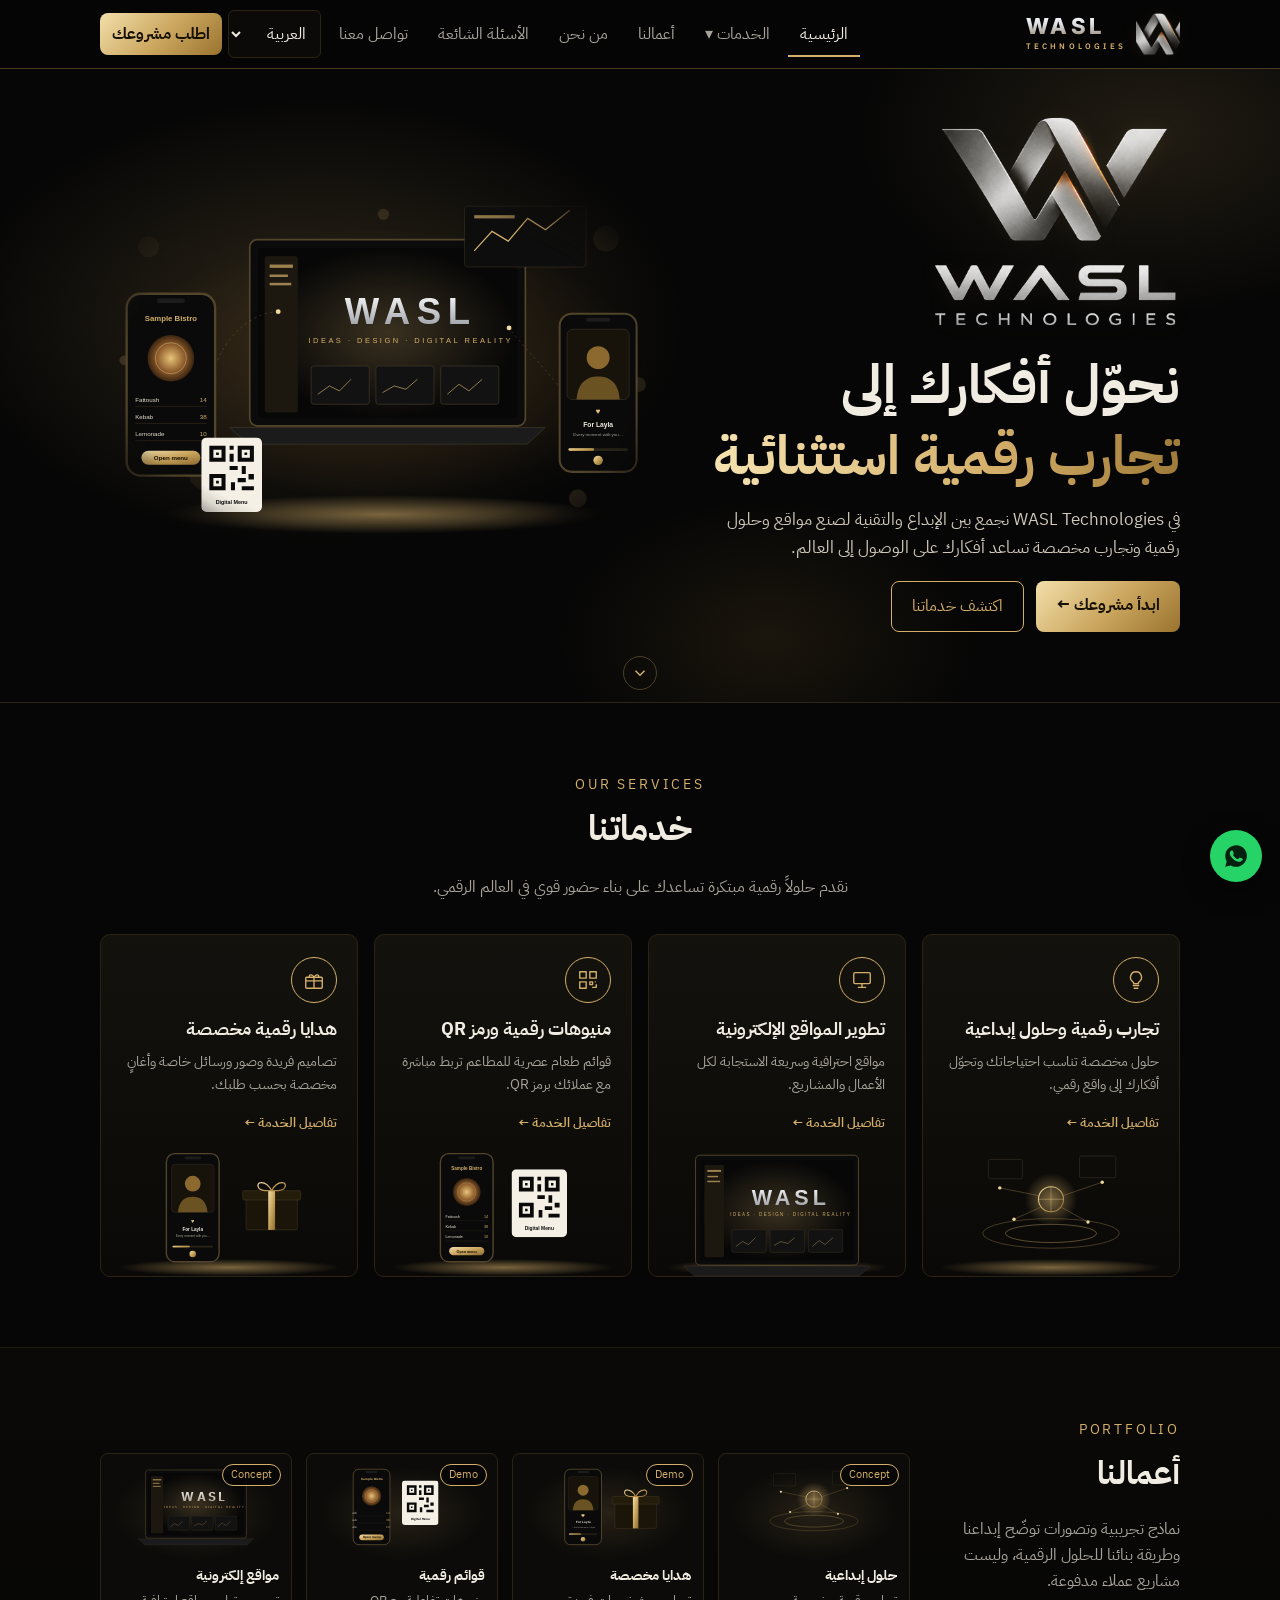
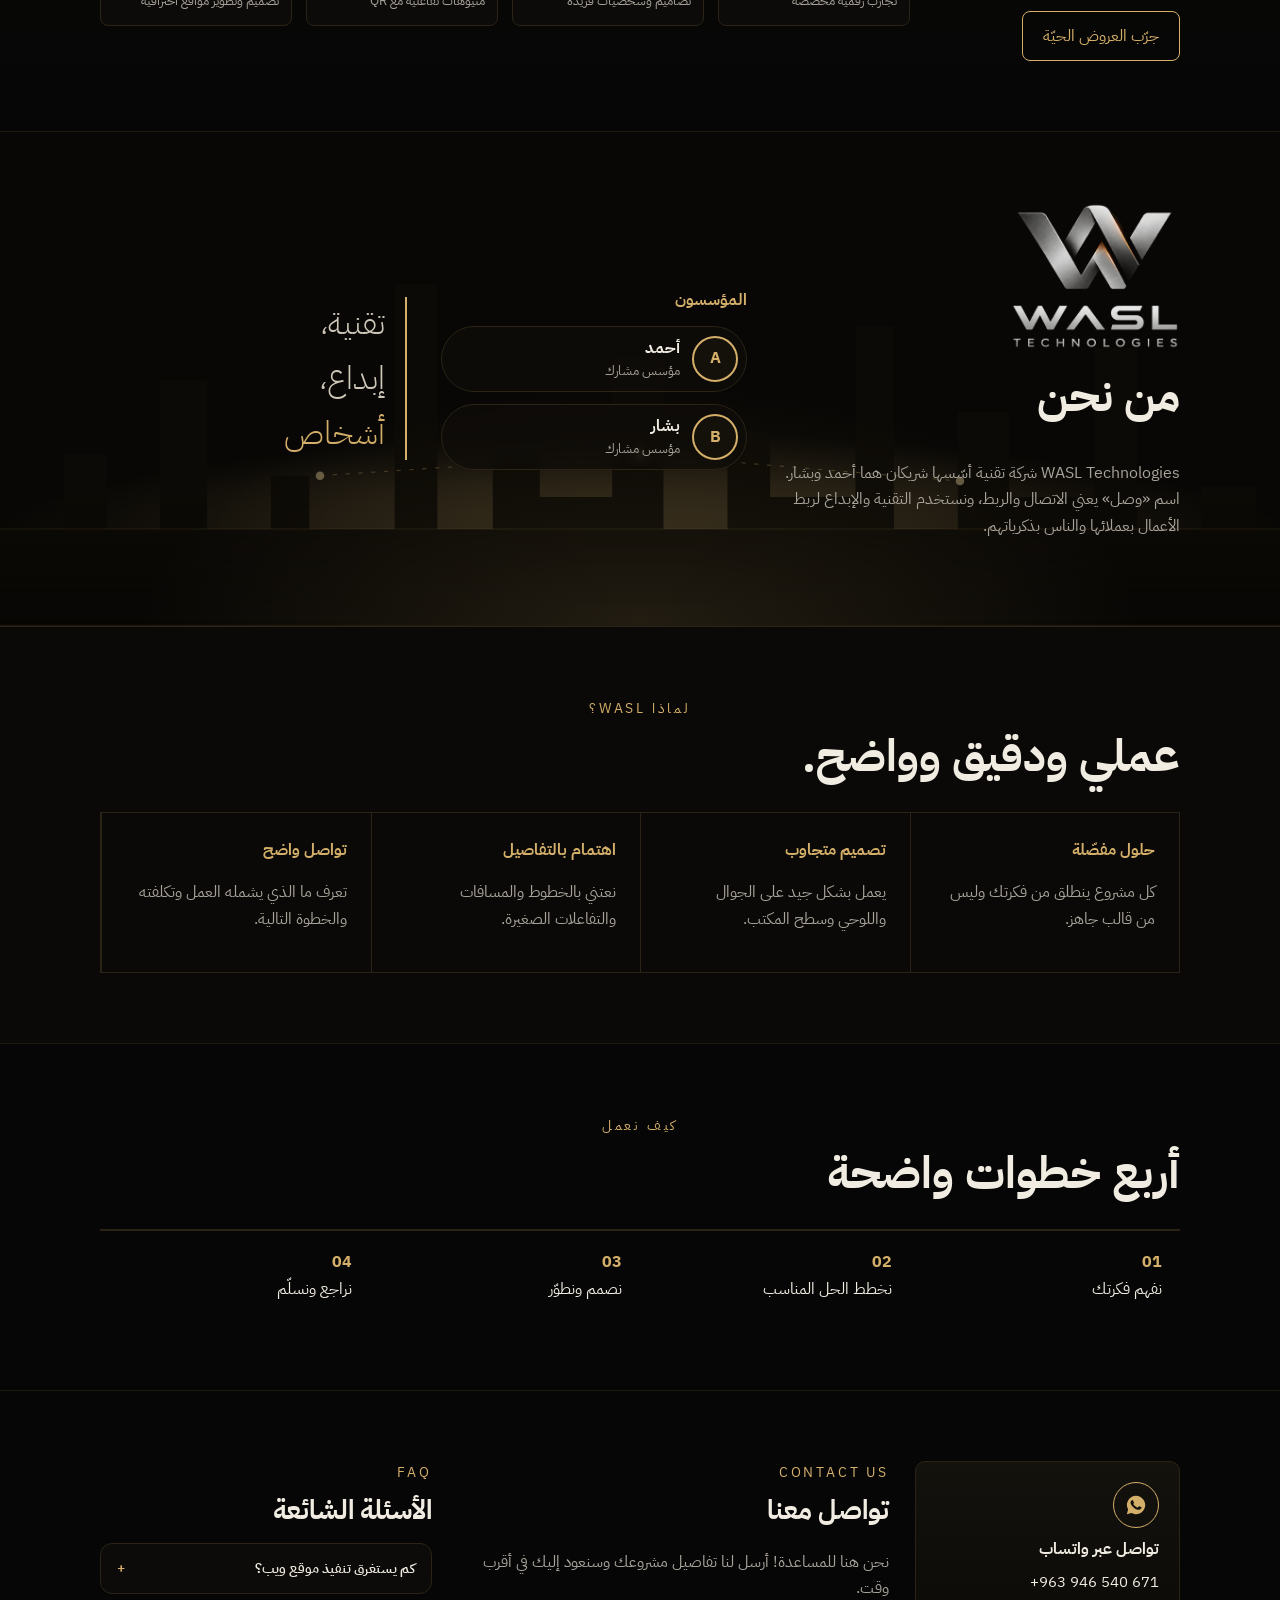
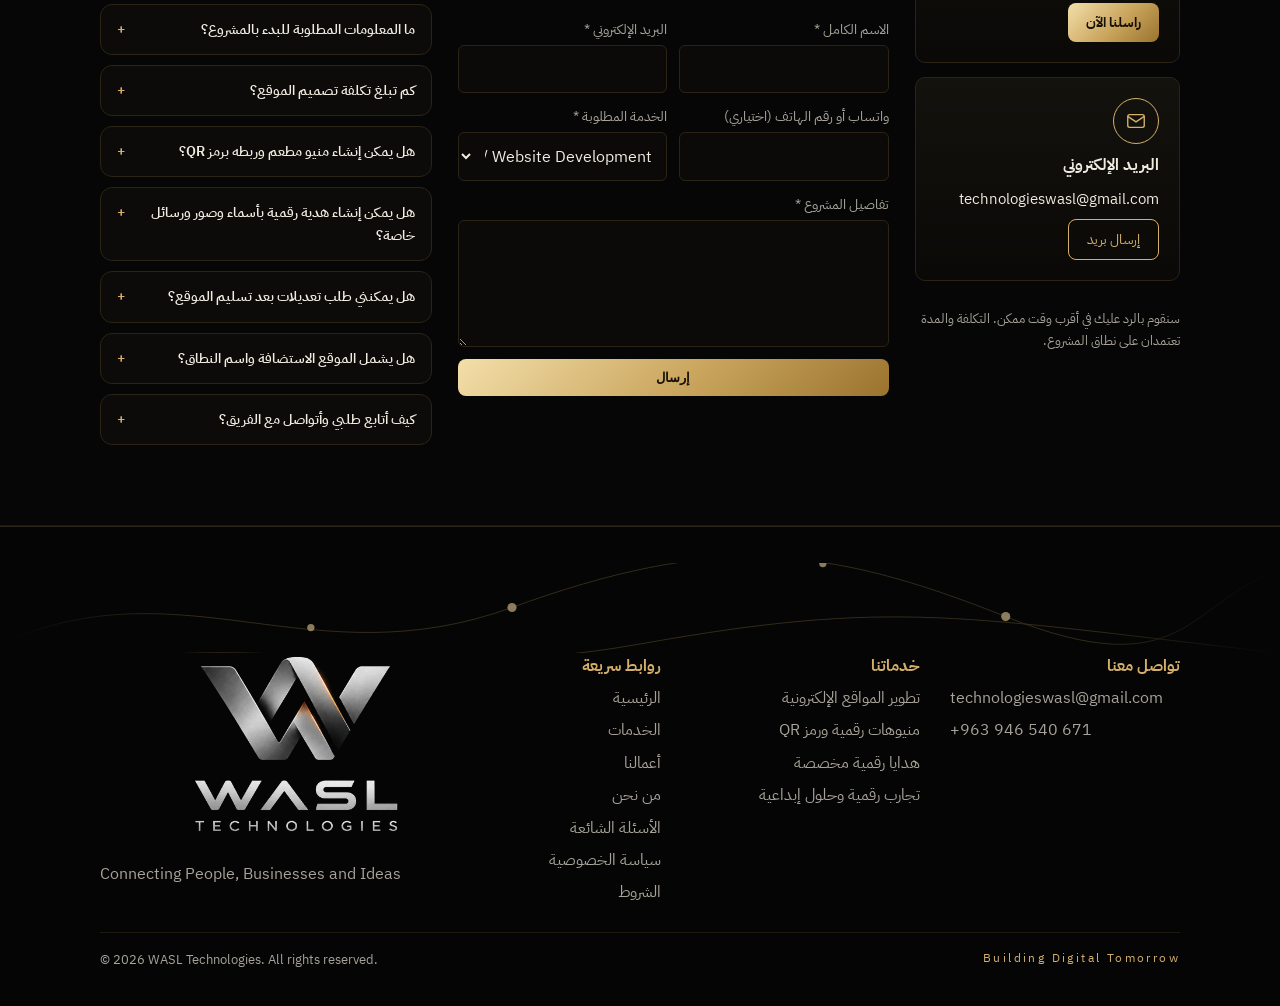
==== commit 60dc0bff: "Phase 1: move assets to referenced paths, split inline CSS/JS - Move logos/favicons to assets/ and i" ====
--- a/index.html
+++ b/index.html
@@ -9,184 +9,7 @@
 <link rel="icon" href="assets/favicon.png" type="image/png"><link rel="shortcut icon" href="favicon.ico"><link rel="apple-touch-icon" href="assets/apple-touch-icon.png">
 <link rel="preconnect" href="https://fonts.googleapis.com"><link rel="preconnect" href="https://fonts.gstatic.com" crossorigin>
 <link href="https://fonts.googleapis.com/css2?family=Tajawal:wght@400;500;700;800&family=IBM+Plex+Sans+Arabic:wght@400;600;700&family=Inter:wght@400;600;700&display=swap" rel="stylesheet">
-<style>
-:root{--bg:#0b0c0e;--sf:#15171b;--bd:#2d2a24;--tx:#f2efe9;--mu:#ab9e87;--ac:#d4af6a;--vi:#d4af6a;--wine:#5a1226;--rose:#d9798f;--blush:#f6d6dc;--cream:#fff6ec}
-*{box-sizing:border-box}html{scroll-behavior:smooth}
-body{margin:0;background:var(--bg);color:var(--tx);font:16px/1.65 Inter,"IBM Plex Sans Arabic",sans-serif}
-[dir=rtl] body{font-family:"IBM Plex Sans Arabic",Inter,sans-serif}
-a{color:inherit}img{max-width:100%;display:block}
-.w{max-width:1120px;margin:auto;padding:0 20px}
-header{position:sticky;top:0;z-index:20;background:#0b0c0eee;border-bottom:1px solid var(--bd);backdrop-filter:blur(8px)}
-.nav{display:flex;align-items:center;gap:18px;height:68px}
-.nav img{height:44px;width:44px;object-fit:cover;object-position:center 30%;border-radius:8px}
-.links{display:flex;gap:6px;align-items:center;margin-inline-start:auto}
-.links a,.links button.l{padding:8px 12px;border-radius:8px;text-decoration:none;color:var(--mu);background:none;border:0;font:inherit;cursor:pointer}
-.links a:hover,.links a.on{color:var(--tx)}
-.dd{position:relative}.dd .m{display:none;position:absolute;inset-inline-start:0;top:100%;background:var(--sf);border:1px solid var(--bd);border-radius:10px;min-width:240px;padding:6px}
-.dd:hover .m,.dd:focus-within .m{display:block}.m a{display:block}
-.btn{display:inline-block;padding:11px 20px;border-radius:10px;border:1px solid var(--bd);background:none;color:var(--tx);text-decoration:none;font:600 15px inherit;cursor:pointer}
-.btn.p{background:var(--ac);color:#100f0d;border-color:var(--ac)}.btn:focus-visible,a:focus-visible,input:focus-visible,select:focus-visible,textarea:focus-visible,button:focus-visible{outline:2px solid var(--ac);outline-offset:2px}
-select,input,textarea{font:inherit;background:var(--sf);color:var(--tx);border:1px solid var(--bd);border-radius:8px;padding:10px;width:100%}
-#burger{display:none}
-section.pg{display:none;padding:56px 0}section.pg.on{display:block}
-h1{font-size:clamp(2.1rem,6vw,4rem);line-height:1.1;margin:.2em 0}h2{font-size:1.8rem;margin:1.4em 0 .4em}
-.mu{color:var(--mu)}.grid{display:grid;gap:18px;grid-template-columns:repeat(auto-fit,minmax(250px,1fr))}
-.card{background:var(--sf);border:1px solid var(--bd);border-radius:14px;padding:22px}
-.tag{display:inline-block;font-size:12px;padding:2px 10px;border:1px solid var(--ac);color:var(--ac);border-radius:99px}
-.hero{display:grid;gap:36px;grid-template-columns:1.2fr 1fr;align-items:center}
-.hero img{border-radius:16px;border:1px solid var(--bd)}
-.note{border-inline-start:3px solid var(--vi);background:var(--sf);padding:12px 16px;border-radius:6px;color:var(--mu)}
-form{display:grid;gap:12px;max-width:640px}label{font-size:14px;color:var(--mu)}
-.msg{padding:10px 14px;border-radius:8px;display:none}.msg.show{display:block;background:#2b2722}.msg.err{background:#3a1820}
-.chips{display:flex;gap:8px;flex-wrap:wrap;margin:14px 0}.chip{padding:6px 14px;border-radius:99px;border:1px solid var(--bd);background:none;color:var(--tx);cursor:pointer}.chip.on{background:var(--ac);color:#100f0d}
-.gift{border-radius:16px;padding:40px 24px;text-align:center;min-height:220px;transition:.3s}
-.th-burgundy{background:var(--wine);color:var(--cream)}.th-rose{background:var(--rose);color:#3a0d1a}.th-cream{background:var(--cream);color:var(--wine)}
-.gift h3{font-size:2rem;margin:0 0 8px}
-footer{border-top:1px solid var(--bd);padding:36px 0;color:var(--mu)}footer .grid{align-items:start}
-@media(max-width:860px){.hero{grid-template-columns:1fr}#burger{display:block;margin-inline-start:auto}
-.links{display:none;position:fixed;inset:68px 0 0 0;background:var(--bg);flex-direction:column;align-items:stretch;padding:20px;overflow:auto}.links.open{display:flex}.dd .m{display:block;position:static;border:0}}
-@media(prefers-reduced-motion:reduce){*{transition:none!important;scroll-behavior:auto!important}}
-
-:root{--ac2:#d4af6a}
-body{background:#0c0b09}
-header{background:#0c0b09cc}
-.lg{width:66px;height:46px;overflow:hidden;border-radius:12px;direction:ltr;flex:none;border:1px solid var(--bd);background:#000}
-.lg img{width:179%;max-width:none;height:auto;margin:-29.5% 0 0 -39.4%;border-radius:0}
-.flogo{height:150px;width:auto;border-radius:14px;border:1px solid var(--bd)}
-.rv{opacity:0;transform:translateY(22px);transition:opacity .7s,transform .7s}.rv.in{opacity:1;transform:none}
-.big{font-size:clamp(2.6rem,8vw,5.6rem);line-height:1.05;letter-spacing:-.02em;margin:.25em 0;background:linear-gradient(120deg,#fff 30%,var(--ac));-webkit-background-clip:text;background-clip:text;color:transparent}
-[dir=rtl] .big{letter-spacing:0;line-height:1.25}
-.hero2{position:relative;overflow:hidden;padding:70px 0 90px;background:radial-gradient(900px 500px at 80% 10%,#3c383066,transparent),#0c0b09}
-.aur{position:absolute;width:520px;height:520px;border-radius:50%;background:radial-gradient(#d4af6a33,transparent 65%);inset-inline-start:-120px;top:-100px;animation:fl 14s ease-in-out infinite alternate}
-@keyframes fl{to{transform:translate(60px,50px)}}
-.hg{position:relative;display:grid;grid-template-columns:1.05fr 1fr;gap:40px;align-items:center}
-.stage{position:relative;height:440px;direction:ltr}
-.laptop{position:absolute;left:0;top:30px;width:82%;background:#201e1a;border:1px solid #37332b;border-radius:14px 14px 4px 4px;padding:8px;box-shadow:0 30px 80px #000a;animation:fl 9s ease-in-out infinite alternate}
-.scr{background:#13110f;border-radius:8px;padding:10px;height:230px;overflow:hidden}
-.bar i{display:inline-block;width:8px;height:8px;border-radius:50%;background:#484339;margin-right:5px}
-.sk b{display:block;height:14px;border-radius:4px;background:linear-gradient(90deg,var(--ac),var(--vi));margin-top:16px;width:60%}.sk b+b{width:38%;background:#312d26;height:9px}
-.cols{display:grid;grid-template-columns:repeat(3,1fr);gap:8px;margin-top:22px}.cols u{display:grid;place-items:center;text-decoration:none;font-size:11px;color:#c3b49a;height:64px;border-radius:8px;background:#1f1d18;border:1px solid #312d26}
-.phone{position:absolute;right:2%;top:90px;width:150px;background:#100f0c;border:5px solid #312d26;border-radius:26px;padding:14px 10px;box-shadow:0 30px 70px #000b;animation:fl 11s ease-in-out infinite alternate-reverse}
-.phone h4{margin:0 0 8px;font-size:13px;color:var(--ac)}.it{display:flex;justify-content:space-between;font-size:11px;padding:7px 0;border-bottom:1px solid #282520}.it em{color:var(--ac);font-style:normal}
-.giftc{position:absolute;left:12%;bottom:0;background:linear-gradient(135deg,#5a1226,#8a2a44);color:var(--cream);padding:16px 22px;border-radius:16px;box-shadow:0 20px 50px #0009;display:grid;gap:2px;direction:ltr}.giftc span{color:var(--blush)}.giftc small{opacity:.8}
-.bento{display:grid;grid-template-columns:repeat(6,1fr);gap:18px}.b4{grid-column:span 4}.b2{grid-column:span 2}.b6{grid-column:span 6}
-.bc{border-radius:22px;padding:28px;border:1px solid var(--bd);background:linear-gradient(160deg,#181613,#0f0e0c);text-decoration:none;display:block;transition:transform .3s,border-color .3s;overflow:hidden}
-.bc:hover{transform:translateY(-4px);border-color:var(--ac)}.bc h3{font-size:1.5rem;margin:.3em 0}
-.badges span{display:inline-block;margin:4px 4px 0 0;font-size:12px;padding:3px 10px;border-radius:99px;background:#25221d;color:var(--ac)}
-.bw{background:linear-gradient(135deg,#3b0d1c,#12080c);border-color:#5a1226}.bw:hover{border-color:var(--rose)}
-.letter{background:var(--cream);color:var(--wine);border-radius:12px;padding:20px;max-width:340px;transform:rotate(-2deg);box-shadow:0 20px 40px #0008}
-.qrb{background:#fff;border-radius:10px;padding:8px;width:130px;margin-top:12px}.qrb svg{display:block;width:100%;height:auto}
-.sec{padding:80px 0}.alt{background:#12110e;border-block:1px solid var(--bd)}
-.sec h2{font-size:clamp(1.8rem,4vw,2.8rem);margin-top:0}
-.mock{background:#13110f;border:1px solid var(--bd);border-radius:18px;padding:18px;transition:transform .3s}.mock:hover{transform:translateY(-4px)}
-.mock .mk{height:130px;border-radius:10px;background:linear-gradient(135deg,#36312a,#13110f);margin:12px 0;position:relative}.mock .mk.r{background:linear-gradient(135deg,#322e27,#13110f)}.mock .mk.g{background:linear-gradient(135deg,#6a1a30,#1a0a10)}
-.steps{display:grid;grid-template-columns:repeat(auto-fit,minmax(150px,1fr));gap:0;counter-reset:s}.steps div{padding:18px;border-top:2px solid var(--bd);position:relative}.steps div:before{counter-increment:s;content:"0" counter(s);color:var(--ac);font-weight:700;display:block}.steps div:hover{border-color:var(--ac)}
-.pill{padding:6px 14px;border:1px solid var(--bd);border-radius:99px;display:inline-block;margin:4px}
-.btn{transition:transform .2s,background .2s,border-color .2s}.btn:hover{transform:translateY(-2px);border-color:var(--ac)}
-.card{transition:transform .3s,border-color .3s}.card:hover{border-color:#474238}
-@media(max-width:860px){.hg{grid-template-columns:1fr}.stage{height:380px}.b4,.b2{grid-column:span 6}.lg{width:58px;height:40px}}
-@media(prefers-reduced-motion:reduce){.rv{opacity:1;transform:none}.aur,.laptop,.phone{animation:none}}
-
-.brand{display:flex;align-items:center;gap:10px;text-decoration:none}.bn{font-weight:700;font-size:clamp(15px,4.4vw,19px);white-space:nowrap}
-#pb{position:fixed;top:0;inset-inline-start:0;height:3px;width:0;background:linear-gradient(90deg,var(--ac),var(--vi));z-index:50}
-#top{position:fixed;bottom:20px;inset-inline-end:20px;z-index:30;border-radius:50%;width:46px;height:46px;padding:0;background:var(--sf)}
-.mini{background:#100f0c;border:1px solid #2e2a24;border-radius:12px;padding:14px;margin:12px 0;font-size:12px;min-height:170px}.mini h4{font-size:15px;margin:10px 0}
-.mn{display:flex;justify-content:space-between;gap:6px;flex-wrap:wrap}.mn span{color:var(--mu);font-size:10px}.mc{display:flex;gap:6px;flex-wrap:wrap;margin:8px 0}.mc i{font-style:normal;background:#25221d;color:var(--ac);padding:2px 9px;border-radius:99px}
-.mbtn{display:inline-block;background:var(--ac);color:#100f0d;padding:5px 12px;border-radius:8px;font-weight:700;text-decoration:none;margin-top:8px}
-.dr{display:flex;justify-content:space-between;padding:5px 0;border-bottom:1px solid #282520}.dr em{color:var(--ac);font-style:normal}
-.gf{background:linear-gradient(160deg,#4a0f20,#1a0a10);border-color:#5a1226;color:var(--cream)}.ph{display:grid;grid-template-columns:1fr 1fr;gap:6px;margin-bottom:8px}.ph svg{border-radius:8px;width:100%}
-.mock{animation:pop .45s}@keyframes pop{from{opacity:0;transform:scale(.97)}}
-.fq details{border:1px solid var(--bd);border-radius:12px;margin:10px 0;background:var(--sf)}.fq summary{padding:16px 18px;cursor:pointer;font-weight:600;list-style:none;display:flex;justify-content:space-between;gap:12px}.fq summary::-webkit-details-marker{display:none}.fq summary:after{content:"+";color:var(--ac)}.fq details[open] summary:after{content:"−"}.fq p{margin:0;padding:0 18px 18px;color:var(--mu);animation:fd .35s}@keyframes fd{from{opacity:0;transform:translateY(-6px)}}
-.ck{display:flex;gap:8px;align-items:flex-start;color:var(--mu);font-size:14px}.ck input{width:auto;margin-top:6px}.hp{position:absolute;top:0;inset-inline-start:0;width:1px;height:1px;opacity:0;pointer-events:none}[aria-invalid=true]{border-color:#ff6b81}
-.fl{display:grid;gap:6px;align-content:start}.fl a{text-decoration:none;color:var(--mu);transition:color .2s,padding .2s}.fl a:hover{color:var(--ac);padding-inline-start:6px}.fl b{color:var(--tx)}
-.stat{text-align:center}.stat b{font-size:2.6rem;color:var(--ac);display:block}
-@media(prefers-reduced-motion:reduce){.mock,.fq p{animation:none}}
-[hidden]{display:none!important}.scr{height:240px}
-:root{--bg:#0c0b09;--sf:#151411;--bd:#292620;--tx:#fce9c7;--mu:#ac9f88;--ac:#d4af6a;--vi:#d4af6a}
-body{background:var(--bg)}header{background:#0c0b09cc;border-bottom-color:#292620}
-.card,.mock,.mini,.btn,select,input,textarea,.bc,.gift,.note{border-radius:6px}.btn{border-radius:6px}.btn.p{background:linear-gradient(135deg,#d4af6a,#d4af6a);border:0;color:#11100d}
-.wm{font-family:Inter,"Segoe UI",Arial,sans-serif;font-weight:800;letter-spacing:.16em;direction:ltr;unicode-bidi:isolate;background:linear-gradient(180deg,#fff,#bfb097 70%);-webkit-background-clip:text;background-clip:text;color:transparent;line-height:1}
-.bw2{display:grid;gap:3px;direction:ltr}.bw2 .wm{font-size:22px}.bw2 small{font-size:8px;letter-spacing:.38em;color:var(--ac);font-weight:600}.wm.xl{font-size:34px}
-.lg{background:#000}.hero3{position:relative;overflow:hidden;padding:56px 0 80px;background:radial-gradient(900px 520px at 85% 0,#37332b55,transparent),radial-gradient(700px 400px at 0 100%,#2c292366,transparent),#0c0b09}
-.glow{position:absolute;width:520px;height:520px;border-radius:50%;background:radial-gradient(#d4af6a26,transparent 65%);inset-inline-end:8%;top:-120px;animation:fl 14s ease-in-out infinite alternate}
-.hg3{position:relative;display:grid;grid-template-columns:1fr 1.05fr;gap:30px;align-items:center}
-.hero-wm{font-size:clamp(4rem,13vw,9rem);letter-spacing:.1em;text-align:start}.tcap{letter-spacing:.34em;font-size:12px;color:var(--ac);margin:8px 0 26px;direction:ltr;text-align:start}
-.h1n{font-size:clamp(1.7rem,4.2vw,3rem);line-height:1.25;margin:0 0 14px;font-weight:700}.lead{color:#cebfa3;font-size:1.05rem;max-width:520px}
-.art{width:100%;height:auto;direction:ltr;font-family:Inter,"IBM Plex Sans Arabic",sans-serif}.cn path{animation:dash 18s linear infinite}@keyframes dash{to{stroke-dashoffset:-200}}.nd circle{animation:pl 3s ease-in-out infinite alternate}@keyframes pl{to{opacity:.3}}.gf2{animation:fl 9s ease-in-out infinite alternate}
-.eb{color:var(--ac);letter-spacing:.2em;font-size:12px;text-transform:uppercase;margin:0}[dir=rtl] .eb{letter-spacing:0;font-size:14px}
-.sg{display:grid;grid-template-columns:repeat(4,1fr);gap:16px}.sv{position:relative;background:linear-gradient(180deg,#191714,#100f0d);border:1px solid var(--bd);border-top:2px solid var(--ac);border-radius:4px;padding:26px 22px;display:flex;flex-direction:column;gap:8px;transition:transform .3s,border-color .3s}.sv:hover{transform:translateY(-4px);border-color:var(--ac)}
-.sv .no{position:absolute;top:14px;inset-inline-end:16px;color:#454036;font-weight:700}.ic{width:40px;height:40px;color:var(--ac)}.sv h3{margin:6px 0 0;font-size:1.15rem}.sv p{margin:0;flex:1;font-size:15px}.sa{display:flex;gap:14px;align-items:center;margin-top:10px}.sa .lk{color:var(--tx);text-decoration:none;font-weight:600}.sa .wa{color:var(--ac);text-decoration:none}.sa a:hover{text-decoration:underline}
-.ab{display:grid;grid-template-columns:1fr 1.2fr;gap:40px}.fo span{display:inline-block;margin:6px 10px 0 0;border:1px solid var(--bd);padding:8px 18px;border-radius:4px}[dir=rtl] .fo span{margin:6px 0 0 10px}
-.wg{display:grid;grid-template-columns:repeat(4,1fr);gap:0;border:1px solid var(--bd)}.wg>div{padding:24px;border-inline-end:1px solid var(--bd)}.wg b{color:var(--ac)}
-.cg{display:grid;grid-template-columns:1fr 1.1fr;gap:40px;align-items:start}.fcta{text-align:center;padding:56px 20px;border:1px solid var(--bd);border-radius:6px;background:radial-gradient(600px 200px at 50% 0,#37332b66,transparent),var(--sf)}
-.wab{background:#25d366!important;color:#04210f!important}
-#wafl{position:fixed;bottom:18px;inset-inline-start:18px;z-index:30;width:52px;height:52px;border-radius:50%;background:#25d366;color:#04210f;display:grid;place-items:center;box-shadow:0 8px 24px #0008;transition:transform .2s}#wafl:hover{transform:scale(1.07)}
-section{scroll-margin-top:80px}.sec,.hero3{scroll-margin-top:68px}.links a[data-go].on{color:var(--tx)}
-@media(max-width:980px){.sg,.wg{grid-template-columns:repeat(2,1fr)}.hg3,.ab,.cg{grid-template-columns:1fr}.wg>div{border-bottom:1px solid var(--bd)}}
-@media(max-width:560px){.sg,.wg{grid-template-columns:1fr}.bw2 .wm{font-size:19px}.hero3{padding-top:30px}}
-.fg{display:grid;grid-template-columns:1.4fr 1fr 1fr 1fr;gap:30px}@media(max-width:860px){.fg{grid-template-columns:1fr 1fr}}@media(max-width:520px){.fg{grid-template-columns:1fr}}
-[dir=rtl] .hero-wm,[dir=rtl] .tcap{text-align:right}
-:root{--bg:#060606;--sf:#0f0e0c;--bd:#2b2416;--tx:#f1ece2;--mu:#a8a39a;--ac:#d4af6a;--vi:#a07a38}
-body{background:var(--bg);font-family:Tajawal,"IBM Plex Sans Arabic",Inter,sans-serif}[dir=ltr] body{font-family:Inter,Tajawal,sans-serif}
-header{background:#060606d9;border-bottom:1px solid #2b2416}.links a.on{color:var(--ac);box-shadow:0 2px 0 var(--ac);border-radius:0}.links a:hover{color:var(--ac)}
-.btn{border-radius:8px}.btn.p,.btn.g{background:linear-gradient(135deg,#f3dfaa,#c9a45c 55%,#9a742f);color:#150f04;border:0;font-weight:700}.btn.p:hover,.btn.g:hover{filter:brightness(1.08);box-shadow:0 0 22px #d4af6a55}
-.btn.o{border:1px solid var(--ac);color:var(--ac)}.btn.o:hover{background:#d4af6a18}.btn.sm{padding:8px 18px;font-size:14px}
-.bw2 small{color:var(--ac)}.wab{background:linear-gradient(135deg,#f3dfaa,#c9a45c)!important}
-select,input,textarea{background:#0b0a08;border-color:#2b2416;border-radius:6px}
-.eb{color:var(--ac);letter-spacing:.3em;font-size:11px;text-align:center}[dir=rtl] .eb{letter-spacing:.2em}
-.lgh{width:min(330px,80%);aspect-ratio:2/1;overflow:hidden;direction:ltr}.lgh img{width:100%;max-width:none;margin-top:-21%;mix-blend-mode:lighten;border-radius:0}.lgh.sm{width:150px}
-.hero4{position:relative;overflow:hidden;padding:44px 0 70px;border-bottom:1px solid #2b2416}
-.hero4 .bk{position:absolute;inset:0;background:radial-gradient(520px 320px at 25% 40%,#d4af6a30,transparent 70%),radial-gradient(420px 260px at 90% 10%,#d4af6a22,transparent 70%),radial-gradient(300px 200px at 60% 90%,#a07a3822,transparent 70%),#060606;animation:sh 12s ease-in-out infinite alternate}@keyframes sh{to{opacity:.75}}
-.hg4{position:relative;display:grid;grid-template-columns:1fr 1.15fr;gap:20px;align-items:center}.ht4{display:grid;gap:14px;justify-items:start}
-.h4{margin:6px 0 0;font-size:clamp(2rem,4.6vw,3.4rem);line-height:1.3;font-weight:800}.h4 span{display:block}.gd{background:linear-gradient(90deg,#f6e3b0,#d4af6a 60%,#a07a38);-webkit-background-clip:text;background-clip:text;color:transparent}
-.lead{color:#cfc8ba;max-width:480px;margin:0}.hb{display:flex;gap:12px;flex-wrap:wrap;margin:6px 0 0}.hart{width:100%;height:auto;direction:ltr;font-family:Inter,sans-serif}
-.f1{animation:fl 9s ease-in-out infinite alternate}.f2{animation:fl 7s ease-in-out infinite alternate-reverse}.f3{animation:fl 8s ease-in-out infinite alternate}
-.chev{position:absolute;bottom:12px;inset-inline-start:50%;width:34px;height:34px;border:1px solid #4a3f28;border-radius:50%;display:grid;place-items:center;color:var(--ac);transform:translateX(-50%);animation:bn 2.4s infinite}[dir=rtl] .chev{transform:translateX(50%)}@keyframes bn{50%{margin-bottom:6px}}
-.sec{padding:70px 0;border-bottom:1px solid #1f1a10}.sh{text-align:center;margin-bottom:34px}.sh h2{margin:4px 0 6px;font-size:2.2rem}
-.sg4{display:grid;grid-template-columns:repeat(4,1fr);gap:16px}.sc{position:relative;background:linear-gradient(180deg,#14120d,#0a0907);border:1px solid #2b2416;border-radius:10px;padding:22px 20px 0;overflow:hidden;display:flex;flex-direction:column;gap:6px;transition:transform .35s,border-color .35s,box-shadow .35s}
-.sc:hover{transform:translateY(-5px);border-color:var(--ac);box-shadow:0 10px 40px #d4af6a1f}.sc h3{margin:6px 0 0;font-size:1.1rem}.sc p{margin:0;font-size:14px}.ci{width:46px;height:46px;border:1px solid var(--ac);border-radius:50%;display:grid;place-items:center;color:var(--ac)}.ci svg{width:22px;height:22px}
-.sa .lk{color:var(--ac);text-decoration:none;font-size:13px}.sa .lk:hover{text-decoration:underline}.sart{margin:8px -20px 0}.sart svg{display:block;width:100%;height:auto}
-.band{background:linear-gradient(180deg,#0a0907,#060606)}.wk{display:grid;grid-template-columns:240px 1fr;gap:30px;align-items:center}.wk h2{font-size:2rem;margin:6px 0}.wk .eb,.ab4 .eb{text-align:start}
-.tg4{display:grid;grid-template-columns:repeat(4,1fr);gap:14px}.tl{position:relative;display:grid;gap:4px;background:#0c0b09;border:1px solid #2b2416;border-radius:8px;padding:12px;text-decoration:none;transition:transform .3s,border-color .3s}.tl:hover{transform:translateY(-4px);border-color:var(--ac)}
-.tart svg{display:block;width:100%;height:auto;background:radial-gradient(#d4af6a22,transparent 70%)}.tl b{font-size:14px}.tl small{color:var(--mu)}.tg{position:absolute;top:10px;inset-inline-start:10px;font-size:11px;border:1px solid var(--ac);color:var(--ac);padding:1px 8px;border-radius:99px;background:#060606cc;z-index:1}
-.about{position:relative;overflow:hidden;background:radial-gradient(500px 240px at 50% 100%,#d4af6a22,transparent),#080705}.sky{position:absolute;inset:auto 0 0 0;width:100%;height:55%}
-.ab4{position:relative;display:grid;grid-template-columns:1.3fr 1fr 1fr;gap:34px;align-items:center}.ab1{display:grid;gap:10px;justify-items:start}.ab1 h2{margin:0}
-.fnd{display:grid;gap:12px}.fnd h3{margin:0;font-size:1rem;color:var(--ac)}.fd2{display:flex;gap:12px;align-items:center;background:#0f0d09cc;border:1px solid #2b2416;border-radius:50px;padding:8px 18px 8px 8px;backdrop-filter:blur(4px)}[dir=rtl] .fd2{padding:8px 8px 8px 18px}.av{width:46px;height:46px;border-radius:50%;border:2px solid var(--ac);display:grid;place-items:center;font-weight:800;color:var(--ac);background:#14110a}.fd2 small{display:block}
-.slg{display:grid;gap:2px;font-size:clamp(1.4rem,3vw,2rem);font-weight:300;color:#cfc8ba;border-inline-start:2px solid var(--ac);padding-inline-start:20px}.slg span:last-child{color:var(--ac)}
-.c3{display:grid;grid-template-columns:.8fr 1.3fr 1fr;gap:26px;align-items:start}.c3 h2{margin:4px 0 6px;font-size:1.7rem}.c3 .eb{text-align:start}
-.cc{display:grid;gap:14px}.ccard{border:1px solid #2b2416;background:linear-gradient(180deg,#14120d,#0a0907);border-radius:10px;padding:20px;display:grid;gap:8px;justify-items:start}.num{color:var(--tx);text-decoration:none;font-size:15px}
-.cfm form{grid-template-columns:1fr 1fr;max-width:none}.fd{display:grid;gap:4px}.fd.full,.cfm form>.btn,.cfm form>.msg,.cfm form>.mu,.cfm form>.ck{grid-column:1/-1}.cfm form>.btn{justify-self:stretch}
-.cfm .hp{grid-column:auto}.faqc .fq details{background:#0c0b09;border-color:#2b2416}.fq summary{font-size:14px;padding:13px 16px}
-footer{background:#050505;border-top:1px solid #2b2416}.fg4{display:grid;grid-template-columns:1fr 1fr 1fr 1.2fr;gap:30px}.fb{display:grid;gap:8px;justify-items:start}.fl a:hover{color:var(--ac)}.fl b{color:var(--ac)}
-.fbt{display:flex;justify-content:space-between;gap:12px;margin-top:26px;padding-top:16px;border-top:1px solid #1f1a10;font-size:13px}.bdt{color:var(--ac);letter-spacing:.2em;font-size:12px}
-.sec.alt{background:#0a0907}.wg{border-color:#2b2416}.wg>div{border-color:#2b2416}.steps div{border-color:#2b2416}.steps div:before{color:var(--ac)}
-#pb{background:linear-gradient(90deg,#f3dfaa,#a07a38)}
-@media(max-width:1100px){.sg4,.tg4{grid-template-columns:repeat(2,1fr)}.c3,.ab4,.wk{grid-template-columns:1fr}.fg4{grid-template-columns:1fr 1fr}}
-@media(max-width:860px){.hg4{grid-template-columns:1fr}.hart{max-width:520px;margin:auto}}
-@media(max-width:560px){.sg4,.tg4,.cfm form,.fg4{grid-template-columns:1fr}.hero4{padding-top:24px}.fbt{flex-direction:column}.sh h2{font-size:1.8rem}}
-@media(prefers-reduced-motion:reduce){.f1,.f2,.f3,.bk,.chev{animation:none}}
-.faqc{scroll-margin-top:90px}.hart{width:100%;height:auto;animation:fl 10s ease-in-out infinite alternate}.abimg{position:absolute;inset:0;width:100%;height:100%;object-fit:cover;opacity:.55;pointer-events:none}.ab4{z-index:1}.sky{display:none}.ftimg{display:block;width:100%;height:90px;object-fit:cover;opacity:.7}.sart img{display:block;width:100%;height:auto}.img-failed{outline:2px dashed #ff6b81;outline-offset:-2px}@media(prefers-reduced-motion:reduce){.hart{animation:none}}.lgh.sm img{-webkit-mask-image:radial-gradient(closest-side,#000 62%,transparent 100%);mask-image:radial-gradient(closest-side,#000 62%,transparent 100%)}.abimg{object-position:center bottom}
-.wm{background:linear-gradient(180deg,#ffffff 0%,#dcdee2 42%,#9b8f7b 100%);-webkit-background-clip:text;background-clip:text;color:transparent;filter:drop-shadow(0 1px 0 #0009)}
-.bw2 small{color:#d4af6a;letter-spacing:.4em}
-header{border-bottom:1px solid #4a3c1e}.brand{gap:10px}.mk{height:40px;width:auto;display:block;filter:drop-shadow(0 2px 8px #d4af6a22)}
-#burger{border-color:#6a5528;color:#d4af6a;background:none;margin-inline-start:auto}
-.lgh{width:min(330px,80%);aspect-ratio:auto;overflow:visible}.lgh img{width:100%;height:auto;margin:0;mix-blend-mode:normal;-webkit-mask-image:none;mask-image:none;filter:drop-shadow(0 8px 28px #d4af6a26)}.lgh.sm{width:170px}.lgh.sm img{-webkit-mask-image:none;mask-image:none}
-.fb .lgh{width:210px}
-.abimg{-webkit-mask-image:linear-gradient(transparent,#000 28%,#000 72%,transparent);mask-image:linear-gradient(transparent,#000 28%,#000 72%,transparent)}
-.ftimg{-webkit-mask-image:linear-gradient(90deg,transparent,#000 15%,#000 85%,transparent);mask-image:linear-gradient(90deg,transparent,#000 15%,#000 85%,transparent)}
-.hart{-webkit-mask-image:radial-gradient(ellipse 72% 70% at 50% 50%,#000 62%,transparent 100%);mask-image:radial-gradient(ellipse 72% 70% at 50% 50%,#000 62%,transparent 100%)}
-body.nolock{overflow:hidden}
-#ov{position:fixed;inset:0;background:#000000c4;opacity:0;visibility:hidden;transition:opacity .3s,visibility 0s .3s;z-index:90}body.dopen #ov{opacity:1;visibility:visible;transition:opacity .3s}
-#drawer{position:fixed;top:0;bottom:0;left:0;width:min(86vw,350px);z-index:100;display:flex;flex-direction:column;overflow-y:auto;overscroll-behavior:contain;background:linear-gradient(180deg,#0e0b06,#050505);border-right:1px solid #6a5528;box-shadow:12px 0 40px #000c;transform:translateX(-104%);visibility:hidden;transition:transform .32s cubic-bezier(.2,.8,.2,1),visibility 0s .32s}
-body.dopen #drawer{transform:none;visibility:visible;transition:transform .32s cubic-bezier(.2,.8,.2,1),visibility 0s}
-.dh{display:flex;align-items:center;justify-content:space-between;gap:10px;padding:14px 16px;border-bottom:1px solid #2b2416}
-.dx{width:42px;height:42px;flex:none;border:1px solid #6a5528;border-radius:50%;background:none;color:#d4af6a;font-size:18px;cursor:pointer;transition:background .2s}.dx:hover{background:#d4af6a18}
-.dn{display:flex;flex-direction:column;padding:8px}.dn a{display:flex;align-items:center;min-height:50px;padding:10px 12px;font-size:17px;color:#e8e1d2;text-decoration:none;border-bottom:1px solid #1b1710;transition:color .2s,background .2s}
-.dn a:hover,.dn a:focus-visible{color:#d4af6a;background:#d4af6a12}.ds{display:flex;flex-direction:column}.ds a{font-size:15px;color:#a8a39a;min-height:44px;padding-inline-start:30px}
-.df{margin-top:auto;padding:16px;display:grid;gap:12px;border-top:1px solid #2b2416}.df .btn{text-align:center}
-@media(max-width:1024px){.links{display:none!important}#burger{display:block!important}}
-@media(min-width:1025px){#burger,#drawer,#ov{display:none!important}}
-.hero4 .lgh{width:min(250px,70%)}@media(max-width:860px){.hero4 .lgh{width:min(210px,62%)}}.lgh img{filter:drop-shadow(0 3px 10px #d4af6a18)}.fb .lgh img,.lgh.sm img{filter:none}.fb p{white-space:nowrap}@media(max-width:520px){.fb p{white-space:normal}}</style>
+<link rel="stylesheet" href="assets/css/legacy.css">
 </head>
 <body>
 <svg width="0" height="0" style="position:absolute" aria-hidden="true" focusable="false"><defs>
@@ -344,162 +167,6 @@
 <a id="wafl" data-wa data-msg="مرحباً WASL Technologies، أريد الاستفسار عن خدماتكم." href="#" aria-label="WhatsApp"><svg viewBox="0 0 24 24" width="26" height="26" fill="currentColor" aria-hidden="true"><path d="M12 2a10 10 0 0 0-8.6 15L2 22l5.1-1.3A10 10 0 1 0 12 2zm5.2 14.1c-.2.6-1.3 1.2-1.8 1.2-.5.1-1 .2-3.3-.7-2.8-1.2-4.6-4-4.7-4.2-.1-.2-1.1-1.5-1.1-2.8s.7-2 1-2.3c.2-.3.5-.3.7-.3h.5c.2 0 .4 0 .6.5l.8 2c.1.2.1.4 0 .5l-.4.6c-.1.2-.3.3-.1.6.2.3.8 1.3 1.7 2.1 1.1 1 2.1 1.300 2.400 1.500.3.1.500.1.700-.1l.9-1.100c.2-.3.400-.2.700-.1l1.900.9c.3.1.5.2.5.3.100.200.100.800-.1 1.300z"/></svg></a>
 
 <script src="config.js"></script>
-<script>
-const C=window.WASL,$=(s,r=document)=>r.querySelector(s),$$=(s,r=document)=>[...r.querySelectorAll(s)];
-let lang=localStorage.getItem('lang')||C.defaultLang;
-$$('[data-en]').forEach(e=>{ if(!e.dataset.en||e.dataset.en===e.textContent.trim()||true) e.dataset.en=e.dataset.en });
-function setLang(l){lang=l;try{localStorage.setItem('lang',l)}catch(e){}
- document.documentElement.lang=l;document.documentElement.dir=l==='ar'?'rtl':'ltr';$('#lang').value=l;
- $$('[data-en]').forEach(e=>e.textContent=l==='ar'&&e.dataset.ar?e.dataset.ar:e.dataset.en);renderMenu();renderWork();renderChan();}
-$('#lang').onchange=e=>setLang(e.target.value);
-// Router
-const titles={'/':'Home','/web':'Web Development','/menus':'Restaurant Menus & QR','/gifts':'Personalized Digital Gifts','/work':'Our Work','/about':'About','/faq':'FAQ','/contact':'Contact','/privacy':'Privacy Policy','/terms':'Terms of Service'};
-function route(){let p=location.hash.replace('#','')||'/';const p0=p;if(SECM[p]){history.replaceState(null,'','#/');p='/';setTimeout(()=>go(SECM[p0]),80)}
- if(!titles[p])p='404';$$('section.pg').forEach(s=>s.classList.toggle('on',s.dataset.p===p));
- $$('.links a').forEach(a=>a.classList.toggle('on',a.getAttribute('href')==='#'+p));
- document.title=(titles[p]||'Not found')+' — WASL Technologies';scrollTo(0,0);$('#links').classList.remove('open');$('#burger').setAttribute('aria-expanded','false');}
-addEventListener('hashchange',route);
-$('#burger').onclick=()=>{const o=$('#links').classList.toggle('open');$('#burger').setAttribute('aria-expanded',o);if(o)$('#links a').focus()};
-addEventListener('keydown',e=>{if(e.key==='Escape'&&$('#links').classList.contains('open')){$('#links').classList.remove('open');$('#burger').focus()}});
-// Menu demo
-const dishes=[['Starters','Lentil Soup','شوربة عدس',12],['Starters','Fattoush','فتوش',14],['Mains','Grilled Chicken Plate','طبق دجاج مشوي',32],['Mains','Beef Kebab','كباب لحم',38],['Mains','Veggie Rice Bowl','طبق أرز بالخضار',26],['Desserts','Date Pudding','بودينغ التمر',16],['Desserts','Kunafa Bite','لقمة كنافة',18],['Drinks','Mint Lemonade','ليمون بالنعناع',10],['Drinks','Arabic Coffee','قهوة عربية',8]];
-let mcat='All';
-function renderMenu(){const q=$('#mq').value.toLowerCase(),cats=['All',...new Set(dishes.map(d=>d[0]))];
- $('#mc').innerHTML='';cats.forEach(c=>{const b=document.createElement('button');b.className='chip'+(c===mcat?' on':'');b.textContent=c;b.onclick=()=>{mcat=c;renderMenu()};$('#mc').append(b)});
- const r=dishes.filter(d=>(mcat==='All'||d[0]===mcat)&&(d[1]+d[2]).toLowerCase().includes(q));
- $('#ml').innerHTML=r.map(d=>`<div class="card"><span class="tag">${d[0]}</span><h3>${lang==='ar'?d[2]:d[1]}</h3><b>${d[3]} <small class="mu">(sample)</small></b></div>`).join('');$('#me').hidden=r.length>0;}
-$('#mq').oninput=renderMenu;
-if(0)$('#qr').innerHTML='<b>QR placeholder</b><br>'+(location.origin.startsWith('http')?location.origin+location.pathname:'')+'#/menus';
-// Portfolio
-const work=[['Websites','Studio Landing Concept','Responsive landing page concept.','HTML, CSS, JS','Concept'],['Restaurant Menus','Sample Restaurant Menu','Searchable bilingual menu with fictional dishes.','HTML, JS','Demo'],['Digital Gifts','Love Page Demo','Themed personalized gift preview.','HTML, CSS, JS','Demo'],['Experimental Concepts','Animated Letter Idea','Envelope-opening letter concept.','CSS','Concept']];
-let wcat='All';
-function renderWork(){if(!$('#wf'))return;const cats=['All',...new Set(work.map(w=>w[0]))];$('#wf').innerHTML='';cats.forEach(c=>{const b=document.createElement('button');b.className='chip'+(c===wcat?' on':'');b.textContent=c;b.onclick=()=>{wcat=c;renderWork()};$('#wf').append(b)});
- $('#wl').innerHTML=work.filter(w=>wcat==='All'||w[0]===wcat).map(w=>`<article class="card"><span class="tag">${w[4]}</span> <span class="mu">${w[0]}</span><h3>${w[1]}</h3><p class="mu">${w[2]}</p><small class="mu">${w[3]}</small></article>`).join('');}
-// Gift demo
-let theme='burgundy';
-function gift(){$('#gp').className='gift th-'+theme;$('#gpn').textContent=$('#gn').value.trim()||'For Someone Special';$('#gpm').textContent=$('#gm').value.trim()||'Your message appears here.';$$('#gt .chip').forEach(b=>b.classList.toggle('on',b.dataset.t===theme));}
-$$('#gt .chip').forEach(b=>b.onclick=()=>{theme=b.dataset.t;gift()});$('#gn').oninput=$('#gm').oninput=gift;
-$('#gr').onclick=()=>{$('#gn').value='';$('#gm').value='';theme='burgundy';gift()};
-// Contact channels
-const wa=C.whatsapp?`https://wa.me/${C.whatsapp.replace(/\D/g,'')}`:'';
-function renderChan(){const s=[];if(wa)s.push(`<a href="${wa}" rel="noopener">WhatsApp</a>`);if(C.email)s.push(`<a href="mailto:${C.email}">${C.email}</a>`);
- Object.entries(C.social).forEach(([k,v])=>v&&s.push(`<a href="${v}" rel="noopener" target="_blank">${k}</a>`));
- const t=s.length?s.join(' · '):(lang==='ar'?'قنوات التواصل غير مضبوطة بعد (ملف config.js).':'Contact channels not configured yet (edit config.js).');
- $('#chan').innerHTML=t;$('#soc').innerHTML=s.join('<br>');$$('[data-wa]').forEach(a=>{if(wa)a.href=wa})}
-// Forms
-const t=(en,ar)=>lang==='ar'?ar:en;
-const FAQ=[
-["كم يستغرق تنفيذ موقع ويب؟","تعتمد المدة على عدد الصفحات، والتصميم المطلوب، والميزات والربط مع الخدمات الخارجية. يمكن أن يحتاج الموقع التعريفي البسيط تقريباً من 3 إلى 7 أيام عمل، وقد يحتاج الموقع الأكبر من أسبوعين إلى عدة أسابيع. هذه تقديرات أولية وليست موعد تسليم مضموناً. نحدد المدة بعد فهم المتطلبات واستلام المواد اللازمة والاتفاق على نطاق المشروع.","How long does a website take?","It depends on the number of pages, the design, the features and any external integrations. A simple informational site may take roughly 3–7 working days; larger sites two weeks to several weeks. These are initial estimates, not a guaranteed delivery date. We set the timeline after understanding requirements, receiving materials and agreeing the scope."],
-["ما المعلومات المطلوبة للبدء بالمشروع؟","نحتاج إلى اسم النشاط التجاري، ووصف الخدمات أو المنتجات، والشعار والألوان إن وجدت، والنصوص والصور، وطرق التواصل، وأمثلة عن المواقع التي تعجب العميل. وإذا لم تكن المواد جاهزة، يمكننا الاتفاق على تجهيزها ضمن نطاق المشروع وتكلفته.","What information do you need to start?","Your business name, a description of your services or products, your logo and colors if you have them, texts and images, contact details, and examples of sites you like. If materials aren’t ready, we can agree to prepare them within the project scope and cost."],
-["كم تبلغ تكلفة تصميم الموقع؟","تختلف التكلفة حسب عدد الصفحات، والتصميم المخصص، والميزات المطلوبة، ووجود لوحة إدارة أو قاعدة بيانات أو متجر إلكتروني. بعد استلام تفاصيل المشروع، نقدم عرضاً واضحاً يحدد نطاق العمل والتكلفة والمدة وأي رسوم خارجية محتملة. لا نعرض أسعاراً ثابتة معتمدة قبل تحديد نطاق المشروع.","How much does a website cost?","Cost varies with the number of pages, custom design, required features, and whether an admin panel, database or online store is needed. After receiving your project details we send a clear quote covering scope, cost, timeline and any external fees. We don’t publish fixed prices before the scope is defined."],
-["هل يمكن إنشاء منيو مطعم وربطه برمز QR؟","نعم، يمكن تصميم منيو رقمي متوافق مع الموبايل، يحتوي على التصنيفات والأطباق والصور والأسعار ومعلومات المطعم. يمكن إنشاء QR يفتح رابط المنيو المنشور، وتجهيز تصاميم قابلة للطباعة للطاولات أو التغليف. يجب تحديد ما إذا كانت إدارة الأصناف وتعديل الأسعار من لوحة تحكم ضمن الباقة أو خدمة إضافية.","Can you build a restaurant menu with a QR code?","Yes. We can design a mobile-friendly digital menu with categories, dishes, photos, prices and restaurant info. A QR code can open the published menu link, with print-ready designs for tables or packaging. We confirm whether managing items and prices from a dashboard is part of the package or an add-on."],
-["هل يمكن إنشاء هدية رقمية بأسماء وصور ورسائل خاصة؟","نعم، يمكن تصميم صفحة هدية مخصصة تتضمن الأسماء والرسائل والصور والتواريخ المهمة وتأثيرات بصرية وموسيقى اختيارية. تعتمد الخصائص النهائية على الباقة المتفق عليها. يمكن أيضاً طلب أغنية مخصصة وفق القصة والأسلوب المطلوب، بعد الاتفاق على طريقة الإنتاج والتسليم وحقوق الاستخدام.","Can you create a digital gift with private names, photos and messages?","Yes. We can design a custom gift page with names, messages, photos, important dates, visual effects and optional music. Final features depend on the agreed package. A custom song can also be requested based on your story and style, after agreeing on production, delivery and usage rights."],
-["هل يمكنني طلب تعديلات بعد تسليم الموقع؟","يمكن تحديد جولات تعديل ضمن الاتفاق الأولي، مع إمكانية طلب تحديثات إضافية أو صيانة مستمرة باتفاق منفصل. نوضح قبل بدء العمل ما يتضمنه السعر من تعديلات وما يعتبر تطويراً جديداً خارج نطاق المشروع.","Can I request changes after delivery?","Revision rounds can be set in the initial agreement, and extra updates or ongoing maintenance can be arranged separately. Before work starts we clarify which changes the price includes and what counts as new development outside the scope."],
-["هل يشمل الموقع الاستضافة واسم النطاق؟","يمكن نشر بعض المواقع على خدمات استضافة مجانية ضمن حدودها وشروطها. أما اسم النطاق الخاص مثل .com فقد يحتاج إلى رسوم تسجيل وتجديد سنوية. نوضح للعميل تكاليف الاستضافة والنطاق والخدمات الخارجية قبل اعتماد المشروع، ولا نعد بأن جميع الميزات ستكون مجانية دائماً.","Does the site include hosting and a domain name?","Some sites can be published on free hosting within its limits and terms. A custom domain such as .com may require annual registration and renewal fees. We explain hosting, domain and third-party costs before the project is approved, and we don’t promise everything will always be free."],
-["كيف أتابع طلبي وأتواصل مع الفريق؟","يمكن للعميل إرسال تفاصيل المشروع عبر نموذج التواصل أو واتساب أو البريد الإلكتروني بعد إعداد روابط التواصل. تظهر له رسالة واضحة عند إرسال الطلب، ويعرف وسيلة التواصل التي سيستقبل الفريق الطلب من خلالها. لا نعرض رسالة نجاح إذا لم يتم إرسال الطلب فعلياً.","How do I follow my request and contact the team?","Send your project details through the contact form, WhatsApp or email once the contact links are set up. You’ll see a clear message when you submit, and which channel the team receives it through. We never show a success message if the request wasn’t actually sent."]];
-function renderFaq(){$('#fq').innerHTML=FAQ.map(f=>`<details><summary>${lang==='ar'?f[0]:f[2]}</summary><p>${lang==='ar'?f[1]:f[3]}</p></details>`).join('')}
-function buildForm(host,name,fields,one){const f=document.createElement('form');f.dataset.form=name;f.noValidate=true;if(one)f.dataset.one=one;
- f.innerHTML=fields.map(x=>{const wrap=(s)=>`<div class="fd${x.t==='textarea'?' full':''}">${s}</div>`;const id='f_'+name.replace(/\W/g,'')+x.n,L=`<label for="${id}" data-en="${x.en}${x.r?' *':''}" data-ar="${x.ar}${x.r?' *':''}"></label>`;
-  if(x.t==='check')return `<div class="ck"><input type="checkbox" id="${id}" name="${x.n}"${x.r?' required':''}><span data-en="${x.en}" data-ar="${x.ar}"></span></div>`;
-  const c=x.t==='select'?`<select id="${id}" name="${x.n}">${x.o.map(o=>`<option>${o}</option>`).join('')}</select>`:x.t==='textarea'?`<textarea id="${id}" name="${x.n}" rows="4"${x.r?' required':''}></textarea>`:`<input id="${id}" name="${x.n}" type="${x.t||'text'}"${x.r?' required':''}>`;return wrap(L+c)}).join('')+
- '<input class="hp" name="_gotcha" tabindex="-1" autocomplete="off" aria-hidden="true"><button class="btn p" data-en="Send" data-ar="إرسال">Send</button><div class="msg" role="status" aria-live="polite"></div><p class="mu dm"></p>';
- host.append(f);return f}
-const SV=['Website Development','Restaurant Menu & QR','Personalized Digital Gifts','Custom Songs','Other'];
-buildForm($('#cf'),'Project request',[{n:'name',en:'Full name',ar:'الاسم الكامل',r:1},{n:'email',t:'email',en:'Email',ar:'البريد الإلكتروني',r:1},{n:'phone',t:'tel',en:'WhatsApp or phone (optional)',ar:'واتساب أو رقم الهاتف (اختياري)'},{n:'service',t:'select',en:'Service of interest',ar:'الخدمة المطلوبة',r:1,o:['Website Development / تطوير المواقع','Digital Menu & QR / المنيو الرقمي','Personalized Digital Gift / هدية رقمية','Digital Experiences / تجارب رقمية','Other / أخرى']},{n:'message',t:'textarea',en:'Project details',ar:'تفاصيل المشروع',r:1}]);
-
-function wire(f){const m=$('.msg',f),note=$('.dm',f)||f.appendChild(Object.assign(document.createElement('p'),{className:'mu dm'}));note.style.cssText='font-size:13px;margin:0';
- const upd=()=>{note.textContent=C.formEndpoint?'':t('Demo mode: no form service is configured, so submitting opens your email/WhatsApp app (or sends nothing).','وضع تجريبي: لا توجد خدمة إرسال مهيأة، لذلك يفتح الإرسال تطبيق البريد/واتساب (أو لا يُرسل شيئاً).')};upd();f._upd=upd;
- f.onsubmit=async e=>{e.preventDefault();m.className='msg show';$$('[aria-invalid]',f).forEach(i=>i.removeAttribute('aria-invalid'));
-  const err=(i,en,ar)=>{m.classList.add('err');m.textContent=t(en,ar);if(i){i.setAttribute('aria-invalid','true');i.focus()}};
-  const miss=$$('[required]',f).find(i=>i.type==='checkbox'?!i.checked:!i.value.trim());if(miss)return err(miss,'Please complete the required fields.','يرجى تعبئة الحقول المطلوبة.');
-  const em=f.elements.email,ph=f.elements.phone;
-  if(em&&em.value.trim()&&!/^[^\s@]+@[^\s@]+\.[^\s@]{2,}$/.test(em.value.trim()))return err(em,'Enter a valid email address.','أدخل بريداً إلكترونياً صحيحاً.');
-  if(ph&&ph.value.trim()&&!/^\+?[0-9\s\-()]{7,18}$/.test(ph.value.trim()))return err(ph,'Enter a valid phone number.','أدخل رقم هاتف صحيحاً.');
-  if(f.dataset.one&&!f.dataset.one.split(',').some(n=>f.elements[n].value.trim()))return err(em,'Provide an email or a phone number.','أدخل بريداً أو رقم هاتف واحداً على الأقل.');
-  if(f.elements._gotcha.value)return;
-  const data={};$$('input,select,textarea',f).forEach(i=>{if(i.name&&i.name!=='_gotcha')data[i.name]=i.type==='checkbox'?(i.checked?'yes':'no'):i.value.trim().slice(0,2000)});data._form=f.dataset.form;
-  const body=Object.entries(data).map(([k,v])=>k+': '+v).join('\n'),sub=`${f.dataset.form} — WASL`;
-  if(C.formEndpoint){if(f._busy)return;f._busy=1;const bt=$('button',f),bl=bt.textContent;bt.disabled=true;bt.textContent=t('Sending…','جارٍ الإرسال…');m.textContent=t('Sending…','جارٍ الإرسال…');data._subject='WASL website inquiry';
-   try{const r=await fetch(C.formEndpoint,{method:'POST',headers:{'Accept':'application/json','Content-Type':'application/json'},body:JSON.stringify(data)});
-    if(r.ok){m.textContent=t('Thank you! We have received your inquiry and will contact you soon using the details you provided.','شكراً لك! وصلنا استفسارك وسنتواصل معك قريباً عبر البيانات التي زوّدتنا بها.');f.reset()}else throw 0}
-   catch(x){err(null,'Sending failed. Your details are still here — please try again or contact us on WhatsApp or by email.','تعذّر الإرسال. بياناتك ما زالت محفوظة في النموذج — حاول مجدداً أو تواصل معنا عبر واتساب أو البريد.')}finally{f._busy=0;bt.disabled=false;bt.textContent=bl}return}
-  if(C.email){location.href=`mailto:${C.email}?subject=${encodeURIComponent(sub)}&body=${encodeURIComponent(body)}`;m.textContent=t('Your email app opened; press send to complete your request.','فُتح تطبيق البريد؛ اضغط إرسال لإتمام طلبك.')}
-  else if(wa){open(`${wa}?text=${encodeURIComponent(sub+'\n'+body)}`,'_blank','noopener');m.textContent=t('WhatsApp opened; send the message to complete your request.','فُتح واتساب؛ أرسل الرسالة لإتمام طلبك.')}
-  else err(null,'Demo mode: nothing was sent. Configure formEndpoint, email or WhatsApp in config.js.','وضع تجريبي: لم يُرسل شيء. اضبط formEndpoint أو البريد أو واتساب في config.js.')}}
-$$('form[data-form]').forEach(f=>{if(!f._upd)wire(f)});
-
-
-
-// --- Mobile drawer ---
-const DR=$('#drawer'),BG=$('#burger');let lastF=null;
-function openD(){lastF=document.activeElement;document.body.classList.add('dopen','nolock');DR.setAttribute('aria-hidden','false');BG.setAttribute('aria-expanded','true');setTimeout(()=>$('#dclose').focus(),60)}
-function closeD(rf){if(!document.body.classList.contains('dopen'))return;document.body.classList.remove('dopen','nolock');DR.setAttribute('aria-hidden','true');BG.setAttribute('aria-expanded','false');if(rf&&lastF&&lastF.focus)lastF.focus()}
-BG.onclick=()=>document.body.classList.contains('dopen')?closeD(true):openD();
-$('#dclose').onclick=()=>closeD(true);$('#ov').onclick=()=>closeD(true);
-DR.addEventListener('click',e=>{if(e.target.closest('a'))closeD(false)});
-document.addEventListener('keydown',e=>{if(!document.body.classList.contains('dopen'))return;if(e.key==='Escape'){closeD(true);return}
- if(e.key==='Tab'){const f=$$('a,button,select',DR);const a=f[0],z=f[f.length-1];if(e.shiftKey&&document.activeElement===a){e.preventDefault();z.focus()}else if(!e.shiftKey&&document.activeElement===z){e.preventDefault();a.focus()}}});
-matchMedia('(min-width:1025px)').addEventListener('change',e=>{if(e.matches)closeD(false)});
-$('#lang2').onchange=e=>setLang(e.target.value);
-// --- Image safety net: logs failures, swaps in embedded fallbacks (never a broken icon) ---
-const IMGFB={"hero": "[data-uri]", "about": "[data-uri]", "footer": "[data-uri]", "service-web": "[data-uri]", "service-menu": "[data-uri]", "service-gift": "[data-uri]", "service-experience": "[data-uri]", "logo-full": "[data-uri]", "logo-mark": "[data-uri]"},DBG=/localhost|127\.0\.0\.1/.test(location.hostname)||/[?&]debug/.test(location.search);
-function imgFail(i){console.error('[WASL] image failed to load:',i.getAttribute('src'));if(DBG)i.classList.add('img-failed');if(i._f)return;i._f=1;const s=IMGFB[i.dataset.fb];if(s)i.src=s}
-document.addEventListener('error',e=>{if(e.target.tagName==='IMG')imgFail(e.target)},true);
-$$('img').forEach(i=>{if(i.complete&&!i.naturalWidth&&i.getAttribute('src'))imgFail(i)});
-// --- Compact QR encoder (byte mode, ECC L, versions 1-5, mask 0) ---
-function qrSvg(t){const d=[...new TextEncoder().encode(t)],cap=[19,34,55,80,108],en=[7,10,15,20,26];let v=0;while(v<5&&d.length+2>cap[v])v++;if(v>4)return '';const V=v+1,n=17+4*V,K=cap[v],E=en[v];
- const bits=[],P=(x,l)=>{for(let i=l-1;i>=0;i--)bits.push((x>>i)&1)};P(4,4);P(d.length,8);d.forEach(x=>P(x,8));for(let i=0;i<4&&bits.length<K*8;i++)bits.push(0);while(bits.length%8)bits.push(0);
- const cw=[];for(let i=0;i<bits.length;i+=8)cw.push(parseInt(bits.slice(i,i+8).join(''),2));for(let p=0;cw.length<K;p^=1)cw.push(p?0x11:0xEC);
- const ex=[],lg=[];let x=1;for(let i=0;i<255;i++){ex[i]=x;lg[x]=i;x<<=1;if(x>255)x^=0x11d}const mul=(a,b)=>a&&b?ex[(lg[a]+lg[b])%255]:0;
- let g=[1];for(let i=0;i<E;i++){const ng=Array(g.length+1).fill(0);g.forEach((c,j)=>{ng[j]^=c;ng[j+1]^=mul(c,ex[i])});g=ng}
- const r=[...cw,...Array(E).fill(0)];for(let i=0;i<K;i++){const c=r[i];if(c)g.forEach((q,j)=>r[i+j]^=mul(c,q))}
- const all=[...cw,...r.slice(K)],db=[];all.forEach(c=>P2(c));function P2(c){for(let i=7;i>=0;i--)db.push((c>>i)&1)}
- const m=Array.from({length:n},()=>Array(n).fill(0)),f=Array.from({length:n},()=>Array(n).fill(false)),S=(X,Y,b)=>{if(X>=0&&Y>=0&&X<n&&Y<n){m[Y][X]=b?1:0;f[Y][X]=true}};
- [[0,0],[n-7,0],[0,n-7]].forEach(([a,b])=>{for(let dy=-1;dy<=7;dy++)for(let dx=-1;dx<=7;dx++){const inn=dx>=0&&dx<=6&&dy>=0&&dy<=6;S(a+dx,b+dy,inn&&(dx==0||dx==6||dy==0||dy==6||(dx>=2&&dx<=4&&dy>=2&&dy<=4)))}});
- for(let i=8;i<n-8;i++){S(i,6,i%2==0);S(6,i,i%2==0)}
- if(V>1){const c=n-7;for(let dy=-2;dy<=2;dy++)for(let dx=-2;dx<=2;dx++)S(c+dx,c+dy,Math.max(Math.abs(dx),Math.abs(dy))!=1)}
- let rem=8;for(let i=0;i<10;i++)rem=(rem<<1)^((rem>>9)*0x537);const fm=(((8<<10)|(rem&0x3ff))^0x5412),B=i=>(fm>>i)&1;
- for(let i=0;i<=5;i++)S(8,i,B(i));S(8,7,B(6));S(8,8,B(7));S(7,8,B(8));for(let i=9;i<15;i++)S(14-i,8,B(i));
- for(let i=0;i<8;i++)S(n-1-i,8,B(i));for(let i=8;i<15;i++)S(8,n-15+i,B(i));S(8,n-8,1);
- let k=0,up=true;for(let X=n-1;X>0;X-=2){if(X==6)X--;for(let i=0;i<n;i++){const Y=up?n-1-i:i;for(let dx=0;dx<2;dx++){const C=X-dx;if(f[Y][C])continue;let b=k<db.length?db[k++]:0;if((C+Y)%2==0)b^=1;m[Y][C]=b}}up=!up}
- let s='';for(let y=0;y<n;y++)for(let X=0;X<n;X++)if(m[y][X])s+=`M${X+4} ${y+4}h1v1h-1z`;
- return `<svg viewBox="0 0 ${n+8} ${n+8}" role="img" aria-label="QR code to the demo menu" shape-rendering="crispEdges"><rect width="100%" height="100%" fill="#fff"/><path d="${s}" fill="#000"/></svg>`}
-const qrUrl=(C.siteUrl||location.href.split('#')[0])+'#/menus';
-$$('[data-qr]').forEach(e=>e.innerHTML=qrSvg(qrUrl));
-const qb=$('#qr');if(qb)qb.innerHTML=qrSvg(qrUrl)+'<div style="margin-top:6px">'+qrUrl+'</div>';
-// --- Reveal, home filters, gift teaser ---
-const io='IntersectionObserver'in window?new IntersectionObserver(es=>es.forEach(e=>{if(e.isIntersecting){e.target.classList.add('in');io.unobserve(e.target)}}),{threshold:.12}):null;
-$$('.rv').forEach(e=>io?io.observe(e):e.classList.add('in'));
-function revealNow(){$$('.pg.on .rv').forEach(e=>{if(e.getBoundingClientRect().top<innerHeight)e.classList.add('in')})}
-addEventListener('hashchange',()=>setTimeout(revealNow,50));
-$$('#hwf .chip').forEach(b=>b.onclick=()=>{$$('#hwf .chip').forEach(x=>x.classList.toggle('on',x===b));$$('.mock').forEach(m=>m.hidden=b.dataset.c!=='all'&&m.dataset.c!==b.dataset.c)});
-if($('#hn'))$('#hn').oninput=e=>$('#hgn').textContent=e.target.value.trim()||'For Someone Special';
-// smooth in-page anchor for services
-$$('a[href="#services"]').forEach(a=>a.onclick=e=>{e.preventDefault();if((location.hash||'#/')!=='#/'){location.hash='#/'}setTimeout(()=>$('#services').scrollIntoView({behavior:'smooth'}),60)});
-
-// --- Stats, progress, top, menu close ---
-function renderStats(){if(!$('#stt'))return;const S=C.stats||{},items=(S.items||[]).map(i=>({...i,v:S.demo?i.demoValue:Number(i.value)})).filter(i=>i.v>0);
- if(items.length){$('#stt').textContent=t('WASL in numbers','وصل بالأرقام');$('#stats').innerHTML=items.map(i=>`<div class="card stat"><b data-v="${i.v}">0</b>${lang==='ar'?i.ar:i.en}</div>`).join('');
-  $('#statnote').textContent=S.demo?t('Demo data — sample numbers, not real figures.','بيانات تجريبية — أرقام توضيحية وليست حقيقية.'):'';
-  const run=el=>{const v=+el.dataset.v;if(matchMedia('(prefers-reduced-motion:reduce)').matches){el.textContent=v;return}let s=null;const st=ts=>{s=s||ts;const p=Math.min((ts-s)/1200,1);el.textContent=Math.round(v*p);if(p<1)requestAnimationFrame(st)};requestAnimationFrame(st)};
-  const o=new IntersectionObserver(es=>es.forEach(e=>{if(e.isIntersecting){run(e.target);o.unobserve(e.target)}}));$$('#stats b').forEach(b=>o.observe(b))}
- else{$('#stt').textContent=t('What you can expect','ما يمكنك توقعه');$('#statnote').textContent='';$('#stats').innerHTML=[['3 service types','ثلاثة أنواع من الخدمات'],['Custom design support','دعم التصميم المخصص'],['Mobile-friendly solutions','حلول متوافقة مع الموبايل'],['Scalable projects','مشاريع قابلة للتطوير']].map(x=>`<div class="card stat"><b style="font-size:1.3rem">✓</b>${t(x[0],x[1])}</div>`).join('')}}
-const _sl=setLang;setLang=function(l){_sl(l);if($('#lang2'))$('#lang2').value=l;renderFaq();renderStats();$$('form[data-form]').forEach(f=>f._upd&&f._upd())};
-addEventListener('scroll',()=>{const d=document.documentElement,p=scrollY/(d.scrollHeight-innerHeight||1);$('#pb').style.width=(p*100)+'%';$('#top').hidden=scrollY<500},{passive:true});
-$('#top').onclick=()=>scrollTo({top:0,behavior:matchMedia('(prefers-reduced-motion:reduce)').matches?'auto':'smooth'});
-$$('.links a').forEach(a=>a.addEventListener('click',()=>{$('#links').classList.remove('open');$('#burger').setAttribute('aria-expanded','false')}));
-
-// --- Navigation to sections, WhatsApp/email links ---
-const SECM={'/work':'sec-work','/about':'sec-about','/faq':'sec-faq','/contact':'sec-contact'};
-const RM=matchMedia('(prefers-reduced-motion:reduce)').matches;
-function go(id){const run=()=>{const el=id==='top'?null:document.getElementById(id);if(!el)return scrollTo({top:0,behavior:RM?'auto':'smooth'});el.scrollIntoView({behavior:RM?'auto':'smooth',block:'start'})};
- if((location.hash||'#/')!=='#/'){location.hash='#/';setTimeout(run,120)}else run()}
-document.addEventListener('click',e=>{const a=e.target.closest('a[data-go]');if(a){e.preventDefault();go(a.dataset.go);$('#links').classList.remove('open');$('#burger').setAttribute('aria-expanded','false')}});
-renderChan=function(){const w=C.whatsapp.replace(/\D/g,''),base=w?'https://wa.me/'+w:'';
- $$('[data-wa]').forEach(a=>{const m=lang==='ar'?(a.dataset.msg||''):'Hello WASL Technologies, I would like to ask about your services.';a.href=base+(m?'?text='+encodeURIComponent(m):'');a.target='_blank';a.rel='noopener noreferrer'});
- $$('[data-mail]').forEach(a=>{a.href='mailto:'+C.email;if(!a.hasAttribute('data-keep'))a.textContent=C.email});
- const so=Object.entries(C.social||{}).filter(([k,v])=>v).map(([k,v])=>`<a href="${v}" target="_blank" rel="noopener noreferrer">${k}</a>`).join('');if($('#soc'))$('#soc').innerHTML=so};
-if('IntersectionObserver'in window){const so=new IntersectionObserver(es=>es.forEach(e=>{if(e.isIntersecting)$$('.links a[data-go]').forEach(a=>a.classList.toggle('on',a.dataset.go===(e.target.id==='hero'?'top':e.target.id)))}),{rootMargin:'-45% 0px -50% 0px'});['hero','sec-services','sec-work','sec-about','sec-faq','sec-contact'].forEach(i=>{const el=document.getElementById(i);el&&so.observe(el)})}
-$('#yr').textContent=new Date().getFullYear();gift();setLang(lang);route();
-</script>
+<script src="assets/js/img-fallback.js"></script>
+<script src="assets/js/legacy.js"></script>
 </body></html>
--- a/assets/css/legacy.css
+++ b/assets/css/legacy.css
@@ -0,0 +1,177 @@
+:root{--bg:#0b0c0e;--sf:#15171b;--bd:#2d2a24;--tx:#f2efe9;--mu:#ab9e87;--ac:#d4af6a;--vi:#d4af6a;--wine:#5a1226;--rose:#d9798f;--blush:#f6d6dc;--cream:#fff6ec}
+*{box-sizing:border-box}html{scroll-behavior:smooth}
+body{margin:0;background:var(--bg);color:var(--tx);font:16px/1.65 Inter,"IBM Plex Sans Arabic",sans-serif}
+[dir=rtl] body{font-family:"IBM Plex Sans Arabic",Inter,sans-serif}
+a{color:inherit}img{max-width:100%;display:block}
+.w{max-width:1120px;margin:auto;padding:0 20px}
+header{position:sticky;top:0;z-index:20;background:#0b0c0eee;border-bottom:1px solid var(--bd);backdrop-filter:blur(8px)}
+.nav{display:flex;align-items:center;gap:18px;height:68px}
+.nav img{height:44px;width:44px;object-fit:cover;object-position:center 30%;border-radius:8px}
+.links{display:flex;gap:6px;align-items:center;margin-inline-start:auto}
+.links a,.links button.l{padding:8px 12px;border-radius:8px;text-decoration:none;color:var(--mu);background:none;border:0;font:inherit;cursor:pointer}
+.links a:hover,.links a.on{color:var(--tx)}
+.dd{position:relative}.dd .m{display:none;position:absolute;inset-inline-start:0;top:100%;background:var(--sf);border:1px solid var(--bd);border-radius:10px;min-width:240px;padding:6px}
+.dd:hover .m,.dd:focus-within .m{display:block}.m a{display:block}
+.btn{display:inline-block;padding:11px 20px;border-radius:10px;border:1px solid var(--bd);background:none;color:var(--tx);text-decoration:none;font:600 15px inherit;cursor:pointer}
+.btn.p{background:var(--ac);color:#100f0d;border-color:var(--ac)}.btn:focus-visible,a:focus-visible,input:focus-visible,select:focus-visible,textarea:focus-visible,button:focus-visible{outline:2px solid var(--ac);outline-offset:2px}
+select,input,textarea{font:inherit;background:var(--sf);color:var(--tx);border:1px solid var(--bd);border-radius:8px;padding:10px;width:100%}
+#burger{display:none}
+section.pg{display:none;padding:56px 0}section.pg.on{display:block}
+h1{font-size:clamp(2.1rem,6vw,4rem);line-height:1.1;margin:.2em 0}h2{font-size:1.8rem;margin:1.4em 0 .4em}
+.mu{color:var(--mu)}.grid{display:grid;gap:18px;grid-template-columns:repeat(auto-fit,minmax(250px,1fr))}
+.card{background:var(--sf);border:1px solid var(--bd);border-radius:14px;padding:22px}
+.tag{display:inline-block;font-size:12px;padding:2px 10px;border:1px solid var(--ac);color:var(--ac);border-radius:99px}
+.hero{display:grid;gap:36px;grid-template-columns:1.2fr 1fr;align-items:center}
+.hero img{border-radius:16px;border:1px solid var(--bd)}
+.note{border-inline-start:3px solid var(--vi);background:var(--sf);padding:12px 16px;border-radius:6px;color:var(--mu)}
+form{display:grid;gap:12px;max-width:640px}label{font-size:14px;color:var(--mu)}
+.msg{padding:10px 14px;border-radius:8px;display:none}.msg.show{display:block;background:#2b2722}.msg.err{background:#3a1820}
+.chips{display:flex;gap:8px;flex-wrap:wrap;margin:14px 0}.chip{padding:6px 14px;border-radius:99px;border:1px solid var(--bd);background:none;color:var(--tx);cursor:pointer}.chip.on{background:var(--ac);color:#100f0d}
+.gift{border-radius:16px;padding:40px 24px;text-align:center;min-height:220px;transition:.3s}
+.th-burgundy{background:var(--wine);color:var(--cream)}.th-rose{background:var(--rose);color:#3a0d1a}.th-cream{background:var(--cream);color:var(--wine)}
+.gift h3{font-size:2rem;margin:0 0 8px}
+footer{border-top:1px solid var(--bd);padding:36px 0;color:var(--mu)}footer .grid{align-items:start}
+@media(max-width:860px){.hero{grid-template-columns:1fr}#burger{display:block;margin-inline-start:auto}
+.links{display:none;position:fixed;inset:68px 0 0 0;background:var(--bg);flex-direction:column;align-items:stretch;padding:20px;overflow:auto}.links.open{display:flex}.dd .m{display:block;position:static;border:0}}
+@media(prefers-reduced-motion:reduce){*{transition:none!important;scroll-behavior:auto!important}}
+
+:root{--ac2:#d4af6a}
+body{background:#0c0b09}
+header{background:#0c0b09cc}
+.lg{width:66px;height:46px;overflow:hidden;border-radius:12px;direction:ltr;flex:none;border:1px solid var(--bd);background:#000}
+.lg img{width:179%;max-width:none;height:auto;margin:-29.5% 0 0 -39.4%;border-radius:0}
+.flogo{height:150px;width:auto;border-radius:14px;border:1px solid var(--bd)}
+.rv{opacity:0;transform:translateY(22px);transition:opacity .7s,transform .7s}.rv.in{opacity:1;transform:none}
+.big{font-size:clamp(2.6rem,8vw,5.6rem);line-height:1.05;letter-spacing:-.02em;margin:.25em 0;background:linear-gradient(120deg,#fff 30%,var(--ac));-webkit-background-clip:text;background-clip:text;color:transparent}
+[dir=rtl] .big{letter-spacing:0;line-height:1.25}
+.hero2{position:relative;overflow:hidden;padding:70px 0 90px;background:radial-gradient(900px 500px at 80% 10%,#3c383066,transparent),#0c0b09}
+.aur{position:absolute;width:520px;height:520px;border-radius:50%;background:radial-gradient(#d4af6a33,transparent 65%);inset-inline-start:-120px;top:-100px;animation:fl 14s ease-in-out infinite alternate}
+@keyframes fl{to{transform:translate(60px,50px)}}
+.hg{position:relative;display:grid;grid-template-columns:1.05fr 1fr;gap:40px;align-items:center}
+.stage{position:relative;height:440px;direction:ltr}
+.laptop{position:absolute;left:0;top:30px;width:82%;background:#201e1a;border:1px solid #37332b;border-radius:14px 14px 4px 4px;padding:8px;box-shadow:0 30px 80px #000a;animation:fl 9s ease-in-out infinite alternate}
+.scr{background:#13110f;border-radius:8px;padding:10px;height:230px;overflow:hidden}
+.bar i{display:inline-block;width:8px;height:8px;border-radius:50%;background:#484339;margin-right:5px}
+.sk b{display:block;height:14px;border-radius:4px;background:linear-gradient(90deg,var(--ac),var(--vi));margin-top:16px;width:60%}.sk b+b{width:38%;background:#312d26;height:9px}
+.cols{display:grid;grid-template-columns:repeat(3,1fr);gap:8px;margin-top:22px}.cols u{display:grid;place-items:center;text-decoration:none;font-size:11px;color:#c3b49a;height:64px;border-radius:8px;background:#1f1d18;border:1px solid #312d26}
+.phone{position:absolute;right:2%;top:90px;width:150px;background:#100f0c;border:5px solid #312d26;border-radius:26px;padding:14px 10px;box-shadow:0 30px 70px #000b;animation:fl 11s ease-in-out infinite alternate-reverse}
+.phone h4{margin:0 0 8px;font-size:13px;color:var(--ac)}.it{display:flex;justify-content:space-between;font-size:11px;padding:7px 0;border-bottom:1px solid #282520}.it em{color:var(--ac);font-style:normal}
+.giftc{position:absolute;left:12%;bottom:0;background:linear-gradient(135deg,#5a1226,#8a2a44);color:var(--cream);padding:16px 22px;border-radius:16px;box-shadow:0 20px 50px #0009;display:grid;gap:2px;direction:ltr}.giftc span{color:var(--blush)}.giftc small{opacity:.8}
+.bento{display:grid;grid-template-columns:repeat(6,1fr);gap:18px}.b4{grid-column:span 4}.b2{grid-column:span 2}.b6{grid-column:span 6}
+.bc{border-radius:22px;padding:28px;border:1px solid var(--bd);background:linear-gradient(160deg,#181613,#0f0e0c);text-decoration:none;display:block;transition:transform .3s,border-color .3s;overflow:hidden}
+.bc:hover{transform:translateY(-4px);border-color:var(--ac)}.bc h3{font-size:1.5rem;margin:.3em 0}
+.badges span{display:inline-block;margin:4px 4px 0 0;font-size:12px;padding:3px 10px;border-radius:99px;background:#25221d;color:var(--ac)}
+.bw{background:linear-gradient(135deg,#3b0d1c,#12080c);border-color:#5a1226}.bw:hover{border-color:var(--rose)}
+.letter{background:var(--cream);color:var(--wine);border-radius:12px;padding:20px;max-width:340px;transform:rotate(-2deg);box-shadow:0 20px 40px #0008}
+.qrb{background:#fff;border-radius:10px;padding:8px;width:130px;margin-top:12px}.qrb svg{display:block;width:100%;height:auto}
+.sec{padding:80px 0}.alt{background:#12110e;border-block:1px solid var(--bd)}
+.sec h2{font-size:clamp(1.8rem,4vw,2.8rem);margin-top:0}
+.mock{background:#13110f;border:1px solid var(--bd);border-radius:18px;padding:18px;transition:transform .3s}.mock:hover{transform:translateY(-4px)}
+.mock .mk{height:130px;border-radius:10px;background:linear-gradient(135deg,#36312a,#13110f);margin:12px 0;position:relative}.mock .mk.r{background:linear-gradient(135deg,#322e27,#13110f)}.mock .mk.g{background:linear-gradient(135deg,#6a1a30,#1a0a10)}
+.steps{display:grid;grid-template-columns:repeat(auto-fit,minmax(150px,1fr));gap:0;counter-reset:s}.steps div{padding:18px;border-top:2px solid var(--bd);position:relative}.steps div:before{counter-increment:s;content:"0" counter(s);color:var(--ac);font-weight:700;display:block}.steps div:hover{border-color:var(--ac)}
+.pill{padding:6px 14px;border:1px solid var(--bd);border-radius:99px;display:inline-block;margin:4px}
+.btn{transition:transform .2s,background .2s,border-color .2s}.btn:hover{transform:translateY(-2px);border-color:var(--ac)}
+.card{transition:transform .3s,border-color .3s}.card:hover{border-color:#474238}
+@media(max-width:860px){.hg{grid-template-columns:1fr}.stage{height:380px}.b4,.b2{grid-column:span 6}.lg{width:58px;height:40px}}
+@media(prefers-reduced-motion:reduce){.rv{opacity:1;transform:none}.aur,.laptop,.phone{animation:none}}
+
+.brand{display:flex;align-items:center;gap:10px;text-decoration:none}.bn{font-weight:700;font-size:clamp(15px,4.4vw,19px);white-space:nowrap}
+#pb{position:fixed;top:0;inset-inline-start:0;height:3px;width:0;background:linear-gradient(90deg,var(--ac),var(--vi));z-index:50}
+#top{position:fixed;bottom:20px;inset-inline-end:20px;z-index:30;border-radius:50%;width:46px;height:46px;padding:0;background:var(--sf)}
+.mini{background:#100f0c;border:1px solid #2e2a24;border-radius:12px;padding:14px;margin:12px 0;font-size:12px;min-height:170px}.mini h4{font-size:15px;margin:10px 0}
+.mn{display:flex;justify-content:space-between;gap:6px;flex-wrap:wrap}.mn span{color:var(--mu);font-size:10px}.mc{display:flex;gap:6px;flex-wrap:wrap;margin:8px 0}.mc i{font-style:normal;background:#25221d;color:var(--ac);padding:2px 9px;border-radius:99px}
+.mbtn{display:inline-block;background:var(--ac);color:#100f0d;padding:5px 12px;border-radius:8px;font-weight:700;text-decoration:none;margin-top:8px}
+.dr{display:flex;justify-content:space-between;padding:5px 0;border-bottom:1px solid #282520}.dr em{color:var(--ac);font-style:normal}
+.gf{background:linear-gradient(160deg,#4a0f20,#1a0a10);border-color:#5a1226;color:var(--cream)}.ph{display:grid;grid-template-columns:1fr 1fr;gap:6px;margin-bottom:8px}.ph svg{border-radius:8px;width:100%}
+.mock{animation:pop .45s}@keyframes pop{from{opacity:0;transform:scale(.97)}}
+.fq details{border:1px solid var(--bd);border-radius:12px;margin:10px 0;background:var(--sf)}.fq summary{padding:16px 18px;cursor:pointer;font-weight:600;list-style:none;display:flex;justify-content:space-between;gap:12px}.fq summary::-webkit-details-marker{display:none}.fq summary:after{content:"+";color:var(--ac)}.fq details[open] summary:after{content:"−"}.fq p{margin:0;padding:0 18px 18px;color:var(--mu);animation:fd .35s}@keyframes fd{from{opacity:0;transform:translateY(-6px)}}
+.ck{display:flex;gap:8px;align-items:flex-start;color:var(--mu);font-size:14px}.ck input{width:auto;margin-top:6px}.hp{position:absolute;top:0;inset-inline-start:0;width:1px;height:1px;opacity:0;pointer-events:none}[aria-invalid=true]{border-color:#ff6b81}
+.fl{display:grid;gap:6px;align-content:start}.fl a{text-decoration:none;color:var(--mu);transition:color .2s,padding .2s}.fl a:hover{color:var(--ac);padding-inline-start:6px}.fl b{color:var(--tx)}
+.stat{text-align:center}.stat b{font-size:2.6rem;color:var(--ac);display:block}
+@media(prefers-reduced-motion:reduce){.mock,.fq p{animation:none}}
+[hidden]{display:none!important}.scr{height:240px}
+:root{--bg:#0c0b09;--sf:#151411;--bd:#292620;--tx:#fce9c7;--mu:#ac9f88;--ac:#d4af6a;--vi:#d4af6a}
+body{background:var(--bg)}header{background:#0c0b09cc;border-bottom-color:#292620}
+.card,.mock,.mini,.btn,select,input,textarea,.bc,.gift,.note{border-radius:6px}.btn{border-radius:6px}.btn.p{background:linear-gradient(135deg,#d4af6a,#d4af6a);border:0;color:#11100d}
+.wm{font-family:Inter,"Segoe UI",Arial,sans-serif;font-weight:800;letter-spacing:.16em;direction:ltr;unicode-bidi:isolate;background:linear-gradient(180deg,#fff,#bfb097 70%);-webkit-background-clip:text;background-clip:text;color:transparent;line-height:1}
+.bw2{display:grid;gap:3px;direction:ltr}.bw2 .wm{font-size:22px}.bw2 small{font-size:8px;letter-spacing:.38em;color:var(--ac);font-weight:600}.wm.xl{font-size:34px}
+.lg{background:#000}.hero3{position:relative;overflow:hidden;padding:56px 0 80px;background:radial-gradient(900px 520px at 85% 0,#37332b55,transparent),radial-gradient(700px 400px at 0 100%,#2c292366,transparent),#0c0b09}
+.glow{position:absolute;width:520px;height:520px;border-radius:50%;background:radial-gradient(#d4af6a26,transparent 65%);inset-inline-end:8%;top:-120px;animation:fl 14s ease-in-out infinite alternate}
+.hg3{position:relative;display:grid;grid-template-columns:1fr 1.05fr;gap:30px;align-items:center}
+.hero-wm{font-size:clamp(4rem,13vw,9rem);letter-spacing:.1em;text-align:start}.tcap{letter-spacing:.34em;font-size:12px;color:var(--ac);margin:8px 0 26px;direction:ltr;text-align:start}
+.h1n{font-size:clamp(1.7rem,4.2vw,3rem);line-height:1.25;margin:0 0 14px;font-weight:700}.lead{color:#cebfa3;font-size:1.05rem;max-width:520px}
+.art{width:100%;height:auto;direction:ltr;font-family:Inter,"IBM Plex Sans Arabic",sans-serif}.cn path{animation:dash 18s linear infinite}@keyframes dash{to{stroke-dashoffset:-200}}.nd circle{animation:pl 3s ease-in-out infinite alternate}@keyframes pl{to{opacity:.3}}.gf2{animation:fl 9s ease-in-out infinite alternate}
+.eb{color:var(--ac);letter-spacing:.2em;font-size:12px;text-transform:uppercase;margin:0}[dir=rtl] .eb{letter-spacing:0;font-size:14px}
+.sg{display:grid;grid-template-columns:repeat(4,1fr);gap:16px}.sv{position:relative;background:linear-gradient(180deg,#191714,#100f0d);border:1px solid var(--bd);border-top:2px solid var(--ac);border-radius:4px;padding:26px 22px;display:flex;flex-direction:column;gap:8px;transition:transform .3s,border-color .3s}.sv:hover{transform:translateY(-4px);border-color:var(--ac)}
+.sv .no{position:absolute;top:14px;inset-inline-end:16px;color:#454036;font-weight:700}.ic{width:40px;height:40px;color:var(--ac)}.sv h3{margin:6px 0 0;font-size:1.15rem}.sv p{margin:0;flex:1;font-size:15px}.sa{display:flex;gap:14px;align-items:center;margin-top:10px}.sa .lk{color:var(--tx);text-decoration:none;font-weight:600}.sa .wa{color:var(--ac);text-decoration:none}.sa a:hover{text-decoration:underline}
+.ab{display:grid;grid-template-columns:1fr 1.2fr;gap:40px}.fo span{display:inline-block;margin:6px 10px 0 0;border:1px solid var(--bd);padding:8px 18px;border-radius:4px}[dir=rtl] .fo span{margin:6px 0 0 10px}
+.wg{display:grid;grid-template-columns:repeat(4,1fr);gap:0;border:1px solid var(--bd)}.wg>div{padding:24px;border-inline-end:1px solid var(--bd)}.wg b{color:var(--ac)}
+.cg{display:grid;grid-template-columns:1fr 1.1fr;gap:40px;align-items:start}.fcta{text-align:center;padding:56px 20px;border:1px solid var(--bd);border-radius:6px;background:radial-gradient(600px 200px at 50% 0,#37332b66,transparent),var(--sf)}
+.wab{background:#25d366!important;color:#04210f!important}
+#wafl{position:fixed;bottom:18px;inset-inline-start:18px;z-index:30;width:52px;height:52px;border-radius:50%;background:#25d366;color:#04210f;display:grid;place-items:center;box-shadow:0 8px 24px #0008;transition:transform .2s}#wafl:hover{transform:scale(1.07)}
+section{scroll-margin-top:80px}.sec,.hero3{scroll-margin-top:68px}.links a[data-go].on{color:var(--tx)}
+@media(max-width:980px){.sg,.wg{grid-template-columns:repeat(2,1fr)}.hg3,.ab,.cg{grid-template-columns:1fr}.wg>div{border-bottom:1px solid var(--bd)}}
+@media(max-width:560px){.sg,.wg{grid-template-columns:1fr}.bw2 .wm{font-size:19px}.hero3{padding-top:30px}}
+.fg{display:grid;grid-template-columns:1.4fr 1fr 1fr 1fr;gap:30px}@media(max-width:860px){.fg{grid-template-columns:1fr 1fr}}@media(max-width:520px){.fg{grid-template-columns:1fr}}
+[dir=rtl] .hero-wm,[dir=rtl] .tcap{text-align:right}
+:root{--bg:#060606;--sf:#0f0e0c;--bd:#2b2416;--tx:#f1ece2;--mu:#a8a39a;--ac:#d4af6a;--vi:#a07a38}
+body{background:var(--bg);font-family:Tajawal,"IBM Plex Sans Arabic",Inter,sans-serif}[dir=ltr] body{font-family:Inter,Tajawal,sans-serif}
+header{background:#060606d9;border-bottom:1px solid #2b2416}.links a.on{color:var(--ac);box-shadow:0 2px 0 var(--ac);border-radius:0}.links a:hover{color:var(--ac)}
+.btn{border-radius:8px}.btn.p,.btn.g{background:linear-gradient(135deg,#f3dfaa,#c9a45c 55%,#9a742f);color:#150f04;border:0;font-weight:700}.btn.p:hover,.btn.g:hover{filter:brightness(1.08);box-shadow:0 0 22px #d4af6a55}
+.btn.o{border:1px solid var(--ac);color:var(--ac)}.btn.o:hover{background:#d4af6a18}.btn.sm{padding:8px 18px;font-size:14px}
+.bw2 small{color:var(--ac)}.wab{background:linear-gradient(135deg,#f3dfaa,#c9a45c)!important}
+select,input,textarea{background:#0b0a08;border-color:#2b2416;border-radius:6px}
+.eb{color:var(--ac);letter-spacing:.3em;font-size:11px;text-align:center}[dir=rtl] .eb{letter-spacing:.2em}
+.lgh{width:min(330px,80%);aspect-ratio:2/1;overflow:hidden;direction:ltr}.lgh img{width:100%;max-width:none;margin-top:-21%;mix-blend-mode:lighten;border-radius:0}.lgh.sm{width:150px}
+.hero4{position:relative;overflow:hidden;padding:44px 0 70px;border-bottom:1px solid #2b2416}
+.hero4 .bk{position:absolute;inset:0;background:radial-gradient(520px 320px at 25% 40%,#d4af6a30,transparent 70%),radial-gradient(420px 260px at 90% 10%,#d4af6a22,transparent 70%),radial-gradient(300px 200px at 60% 90%,#a07a3822,transparent 70%),#060606;animation:sh 12s ease-in-out infinite alternate}@keyframes sh{to{opacity:.75}}
+.hg4{position:relative;display:grid;grid-template-columns:1fr 1.15fr;gap:20px;align-items:center}.ht4{display:grid;gap:14px;justify-items:start}
+.h4{margin:6px 0 0;font-size:clamp(2rem,4.6vw,3.4rem);line-height:1.3;font-weight:800}.h4 span{display:block}.gd{background:linear-gradient(90deg,#f6e3b0,#d4af6a 60%,#a07a38);-webkit-background-clip:text;background-clip:text;color:transparent}
+.lead{color:#cfc8ba;max-width:480px;margin:0}.hb{display:flex;gap:12px;flex-wrap:wrap;margin:6px 0 0}.hart{width:100%;height:auto;direction:ltr;font-family:Inter,sans-serif}
+.f1{animation:fl 9s ease-in-out infinite alternate}.f2{animation:fl 7s ease-in-out infinite alternate-reverse}.f3{animation:fl 8s ease-in-out infinite alternate}
+.chev{position:absolute;bottom:12px;inset-inline-start:50%;width:34px;height:34px;border:1px solid #4a3f28;border-radius:50%;display:grid;place-items:center;color:var(--ac);transform:translateX(-50%);animation:bn 2.4s infinite}[dir=rtl] .chev{transform:translateX(50%)}@keyframes bn{50%{margin-bottom:6px}}
+.sec{padding:70px 0;border-bottom:1px solid #1f1a10}.sh{text-align:center;margin-bottom:34px}.sh h2{margin:4px 0 6px;font-size:2.2rem}
+.sg4{display:grid;grid-template-columns:repeat(4,1fr);gap:16px}.sc{position:relative;background:linear-gradient(180deg,#14120d,#0a0907);border:1px solid #2b2416;border-radius:10px;padding:22px 20px 0;overflow:hidden;display:flex;flex-direction:column;gap:6px;transition:transform .35s,border-color .35s,box-shadow .35s}
+.sc:hover{transform:translateY(-5px);border-color:var(--ac);box-shadow:0 10px 40px #d4af6a1f}.sc h3{margin:6px 0 0;font-size:1.1rem}.sc p{margin:0;font-size:14px}.ci{width:46px;height:46px;border:1px solid var(--ac);border-radius:50%;display:grid;place-items:center;color:var(--ac)}.ci svg{width:22px;height:22px}
+.sa .lk{color:var(--ac);text-decoration:none;font-size:13px}.sa .lk:hover{text-decoration:underline}.sart{margin:8px -20px 0}.sart svg{display:block;width:100%;height:auto}
+.band{background:linear-gradient(180deg,#0a0907,#060606)}.wk{display:grid;grid-template-columns:240px 1fr;gap:30px;align-items:center}.wk h2{font-size:2rem;margin:6px 0}.wk .eb,.ab4 .eb{text-align:start}
+.tg4{display:grid;grid-template-columns:repeat(4,1fr);gap:14px}.tl{position:relative;display:grid;gap:4px;background:#0c0b09;border:1px solid #2b2416;border-radius:8px;padding:12px;text-decoration:none;transition:transform .3s,border-color .3s}.tl:hover{transform:translateY(-4px);border-color:var(--ac)}
+.tart svg{display:block;width:100%;height:auto;background:radial-gradient(#d4af6a22,transparent 70%)}.tl b{font-size:14px}.tl small{color:var(--mu)}.tg{position:absolute;top:10px;inset-inline-start:10px;font-size:11px;border:1px solid var(--ac);color:var(--ac);padding:1px 8px;border-radius:99px;background:#060606cc;z-index:1}
+.about{position:relative;overflow:hidden;background:radial-gradient(500px 240px at 50% 100%,#d4af6a22,transparent),#080705}.sky{position:absolute;inset:auto 0 0 0;width:100%;height:55%}
+.ab4{position:relative;display:grid;grid-template-columns:1.3fr 1fr 1fr;gap:34px;align-items:center}.ab1{display:grid;gap:10px;justify-items:start}.ab1 h2{margin:0}
+.fnd{display:grid;gap:12px}.fnd h3{margin:0;font-size:1rem;color:var(--ac)}.fd2{display:flex;gap:12px;align-items:center;background:#0f0d09cc;border:1px solid #2b2416;border-radius:50px;padding:8px 18px 8px 8px;backdrop-filter:blur(4px)}[dir=rtl] .fd2{padding:8px 8px 8px 18px}.av{width:46px;height:46px;border-radius:50%;border:2px solid var(--ac);display:grid;place-items:center;font-weight:800;color:var(--ac);background:#14110a}.fd2 small{display:block}
+.slg{display:grid;gap:2px;font-size:clamp(1.4rem,3vw,2rem);font-weight:300;color:#cfc8ba;border-inline-start:2px solid var(--ac);padding-inline-start:20px}.slg span:last-child{color:var(--ac)}
+.c3{display:grid;grid-template-columns:.8fr 1.3fr 1fr;gap:26px;align-items:start}.c3 h2{margin:4px 0 6px;font-size:1.7rem}.c3 .eb{text-align:start}
+.cc{display:grid;gap:14px}.ccard{border:1px solid #2b2416;background:linear-gradient(180deg,#14120d,#0a0907);border-radius:10px;padding:20px;display:grid;gap:8px;justify-items:start}.num{color:var(--tx);text-decoration:none;font-size:15px}
+.cfm form{grid-template-columns:1fr 1fr;max-width:none}.fd{display:grid;gap:4px}.fd.full,.cfm form>.btn,.cfm form>.msg,.cfm form>.mu,.cfm form>.ck{grid-column:1/-1}.cfm form>.btn{justify-self:stretch}
+.cfm .hp{grid-column:auto}.faqc .fq details{background:#0c0b09;border-color:#2b2416}.fq summary{font-size:14px;padding:13px 16px}
+footer{background:#050505;border-top:1px solid #2b2416}.fg4{display:grid;grid-template-columns:1fr 1fr 1fr 1.2fr;gap:30px}.fb{display:grid;gap:8px;justify-items:start}.fl a:hover{color:var(--ac)}.fl b{color:var(--ac)}
+.fbt{display:flex;justify-content:space-between;gap:12px;margin-top:26px;padding-top:16px;border-top:1px solid #1f1a10;font-size:13px}.bdt{color:var(--ac);letter-spacing:.2em;font-size:12px}
+.sec.alt{background:#0a0907}.wg{border-color:#2b2416}.wg>div{border-color:#2b2416}.steps div{border-color:#2b2416}.steps div:before{color:var(--ac)}
+#pb{background:linear-gradient(90deg,#f3dfaa,#a07a38)}
+@media(max-width:1100px){.sg4,.tg4{grid-template-columns:repeat(2,1fr)}.c3,.ab4,.wk{grid-template-columns:1fr}.fg4{grid-template-columns:1fr 1fr}}
+@media(max-width:860px){.hg4{grid-template-columns:1fr}.hart{max-width:520px;margin:auto}}
+@media(max-width:560px){.sg4,.tg4,.cfm form,.fg4{grid-template-columns:1fr}.hero4{padding-top:24px}.fbt{flex-direction:column}.sh h2{font-size:1.8rem}}
+@media(prefers-reduced-motion:reduce){.f1,.f2,.f3,.bk,.chev{animation:none}}
+.faqc{scroll-margin-top:90px}.hart{width:100%;height:auto;animation:fl 10s ease-in-out infinite alternate}.abimg{position:absolute;inset:0;width:100%;height:100%;object-fit:cover;opacity:.55;pointer-events:none}.ab4{z-index:1}.sky{display:none}.ftimg{display:block;width:100%;height:90px;object-fit:cover;opacity:.7}.sart img{display:block;width:100%;height:auto}.img-failed{outline:2px dashed #ff6b81;outline-offset:-2px}@media(prefers-reduced-motion:reduce){.hart{animation:none}}.lgh.sm img{-webkit-mask-image:radial-gradient(closest-side,#000 62%,transparent 100%);mask-image:radial-gradient(closest-side,#000 62%,transparent 100%)}.abimg{object-position:center bottom}
+.wm{background:linear-gradient(180deg,#ffffff 0%,#dcdee2 42%,#9b8f7b 100%);-webkit-background-clip:text;background-clip:text;color:transparent;filter:drop-shadow(0 1px 0 #0009)}
+.bw2 small{color:#d4af6a;letter-spacing:.4em}
+header{border-bottom:1px solid #4a3c1e}.brand{gap:10px}.mk{height:40px;width:auto;display:block;filter:drop-shadow(0 2px 8px #d4af6a22)}
+#burger{border-color:#6a5528;color:#d4af6a;background:none;margin-inline-start:auto}
+.lgh{width:min(330px,80%);aspect-ratio:auto;overflow:visible}.lgh img{width:100%;height:auto;margin:0;mix-blend-mode:normal;-webkit-mask-image:none;mask-image:none;filter:drop-shadow(0 8px 28px #d4af6a26)}.lgh.sm{width:170px}.lgh.sm img{-webkit-mask-image:none;mask-image:none}
+.fb .lgh{width:210px}
+.abimg{-webkit-mask-image:linear-gradient(transparent,#000 28%,#000 72%,transparent);mask-image:linear-gradient(transparent,#000 28%,#000 72%,transparent)}
+.ftimg{-webkit-mask-image:linear-gradient(90deg,transparent,#000 15%,#000 85%,transparent);mask-image:linear-gradient(90deg,transparent,#000 15%,#000 85%,transparent)}
+.hart{-webkit-mask-image:radial-gradient(ellipse 72% 70% at 50% 50%,#000 62%,transparent 100%);mask-image:radial-gradient(ellipse 72% 70% at 50% 50%,#000 62%,transparent 100%)}
+body.nolock{overflow:hidden}
+#ov{position:fixed;inset:0;background:#000000c4;opacity:0;visibility:hidden;transition:opacity .3s,visibility 0s .3s;z-index:90}body.dopen #ov{opacity:1;visibility:visible;transition:opacity .3s}
+#drawer{position:fixed;top:0;bottom:0;left:0;width:min(86vw,350px);z-index:100;display:flex;flex-direction:column;overflow-y:auto;overscroll-behavior:contain;background:linear-gradient(180deg,#0e0b06,#050505);border-right:1px solid #6a5528;box-shadow:12px 0 40px #000c;transform:translateX(-104%);visibility:hidden;transition:transform .32s cubic-bezier(.2,.8,.2,1),visibility 0s .32s}
+body.dopen #drawer{transform:none;visibility:visible;transition:transform .32s cubic-bezier(.2,.8,.2,1),visibility 0s}
+.dh{display:flex;align-items:center;justify-content:space-between;gap:10px;padding:14px 16px;border-bottom:1px solid #2b2416}
+.dx{width:42px;height:42px;flex:none;border:1px solid #6a5528;border-radius:50%;background:none;color:#d4af6a;font-size:18px;cursor:pointer;transition:background .2s}.dx:hover{background:#d4af6a18}
+.dn{display:flex;flex-direction:column;padding:8px}.dn a{display:flex;align-items:center;min-height:50px;padding:10px 12px;font-size:17px;color:#e8e1d2;text-decoration:none;border-bottom:1px solid #1b1710;transition:color .2s,background .2s}
+.dn a:hover,.dn a:focus-visible{color:#d4af6a;background:#d4af6a12}.ds{display:flex;flex-direction:column}.ds a{font-size:15px;color:#a8a39a;min-height:44px;padding-inline-start:30px}
+.df{margin-top:auto;padding:16px;display:grid;gap:12px;border-top:1px solid #2b2416}.df .btn{text-align:center}
+@media(max-width:1024px){.links{display:none!important}#burger{display:block!important}}
+@media(min-width:1025px){#burger,#drawer,#ov{display:none!important}}
+.hero4 .lgh{width:min(250px,70%)}@media(max-width:860px){.hero4 .lgh{width:min(210px,62%)}}.lgh img{filter:drop-shadow(0 3px 10px #d4af6a18)}.fb .lgh img,.lgh.sm img{filter:none}.fb p{white-space:nowrap}@media(max-width:520px){.fb p{white-space:normal}}
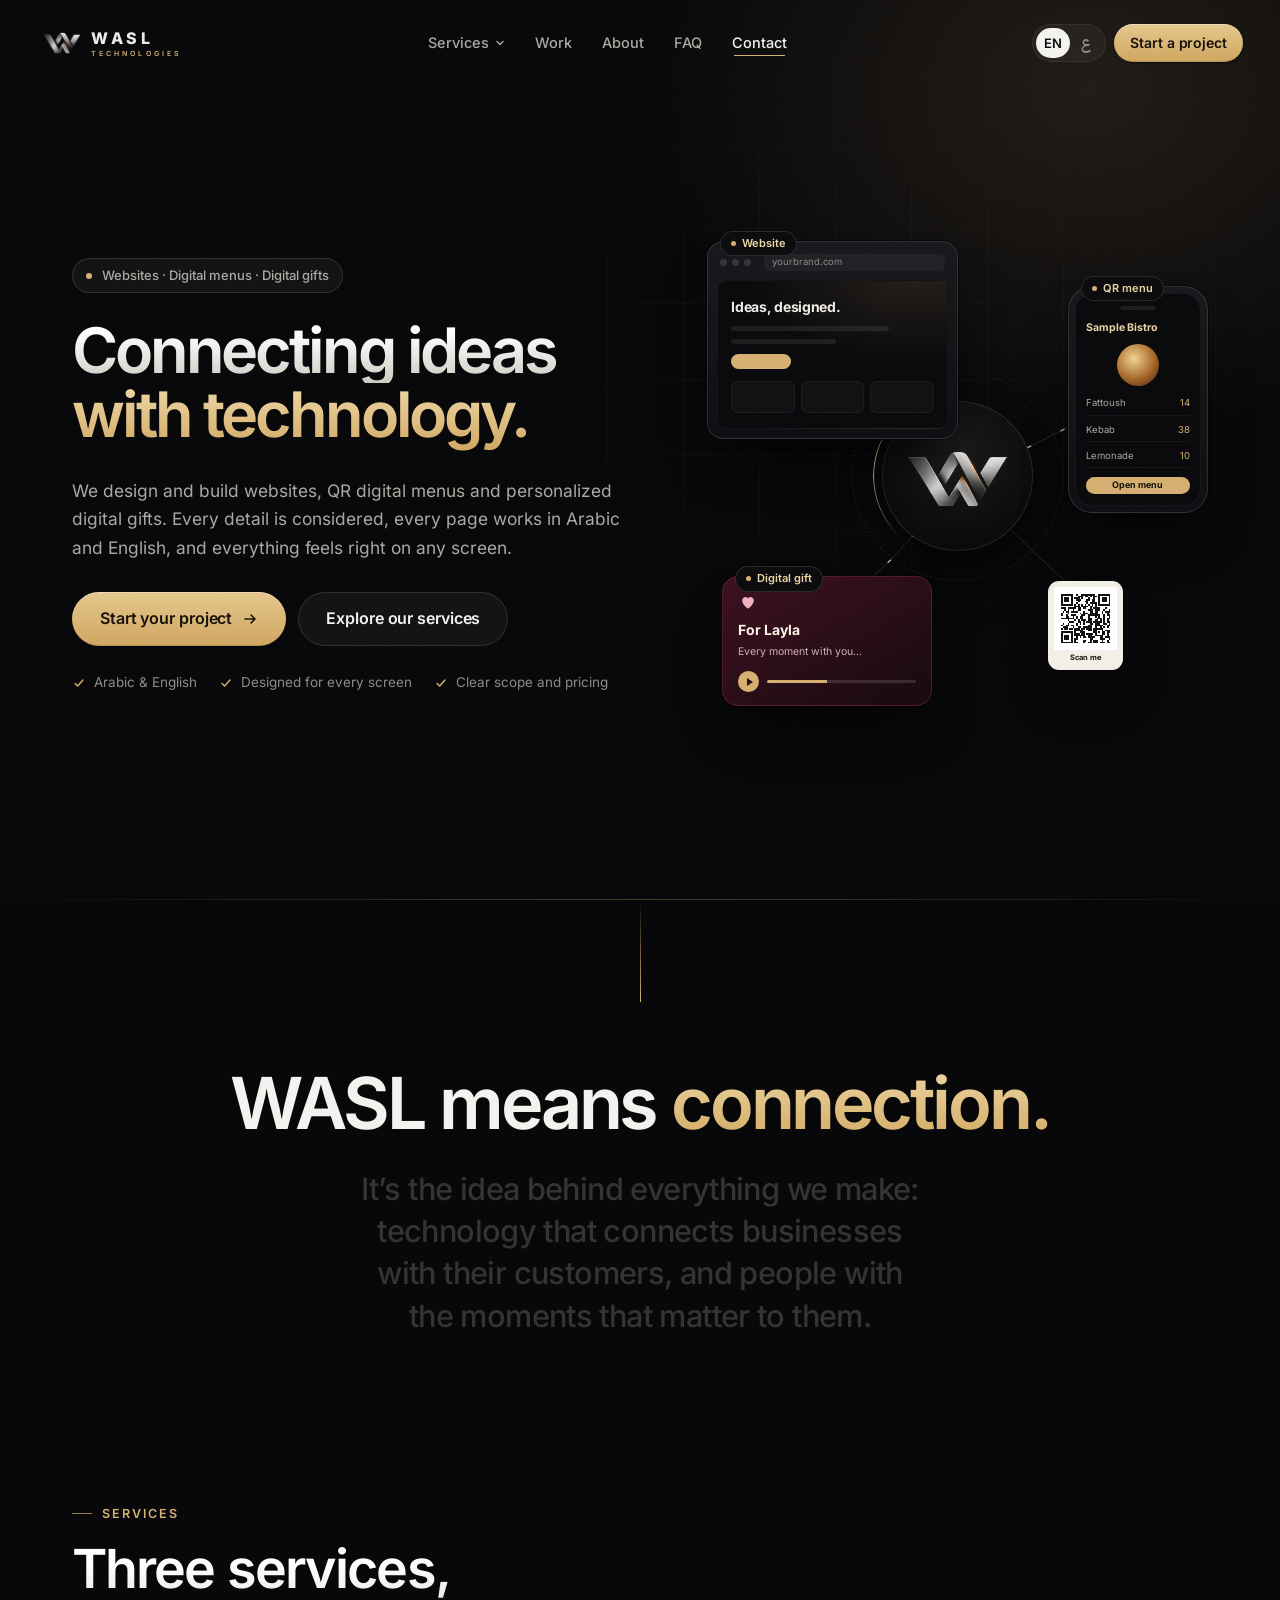
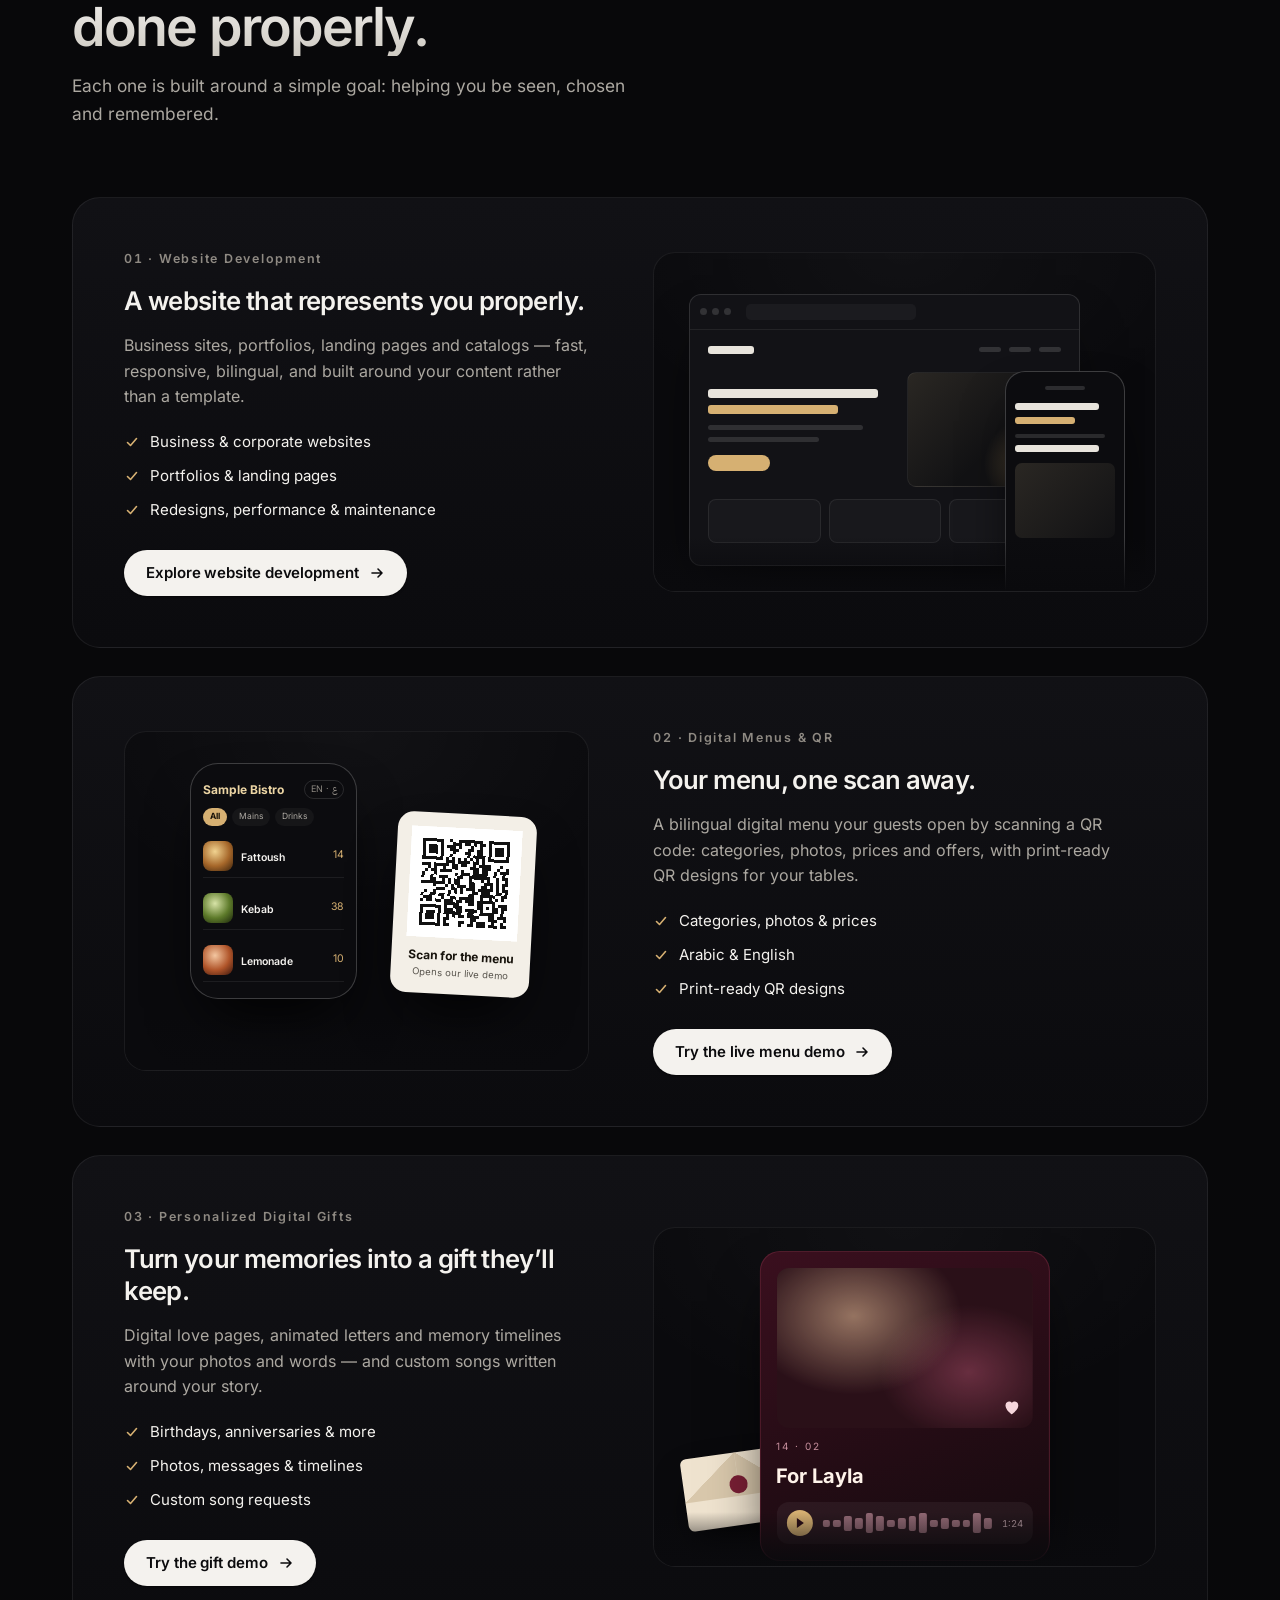
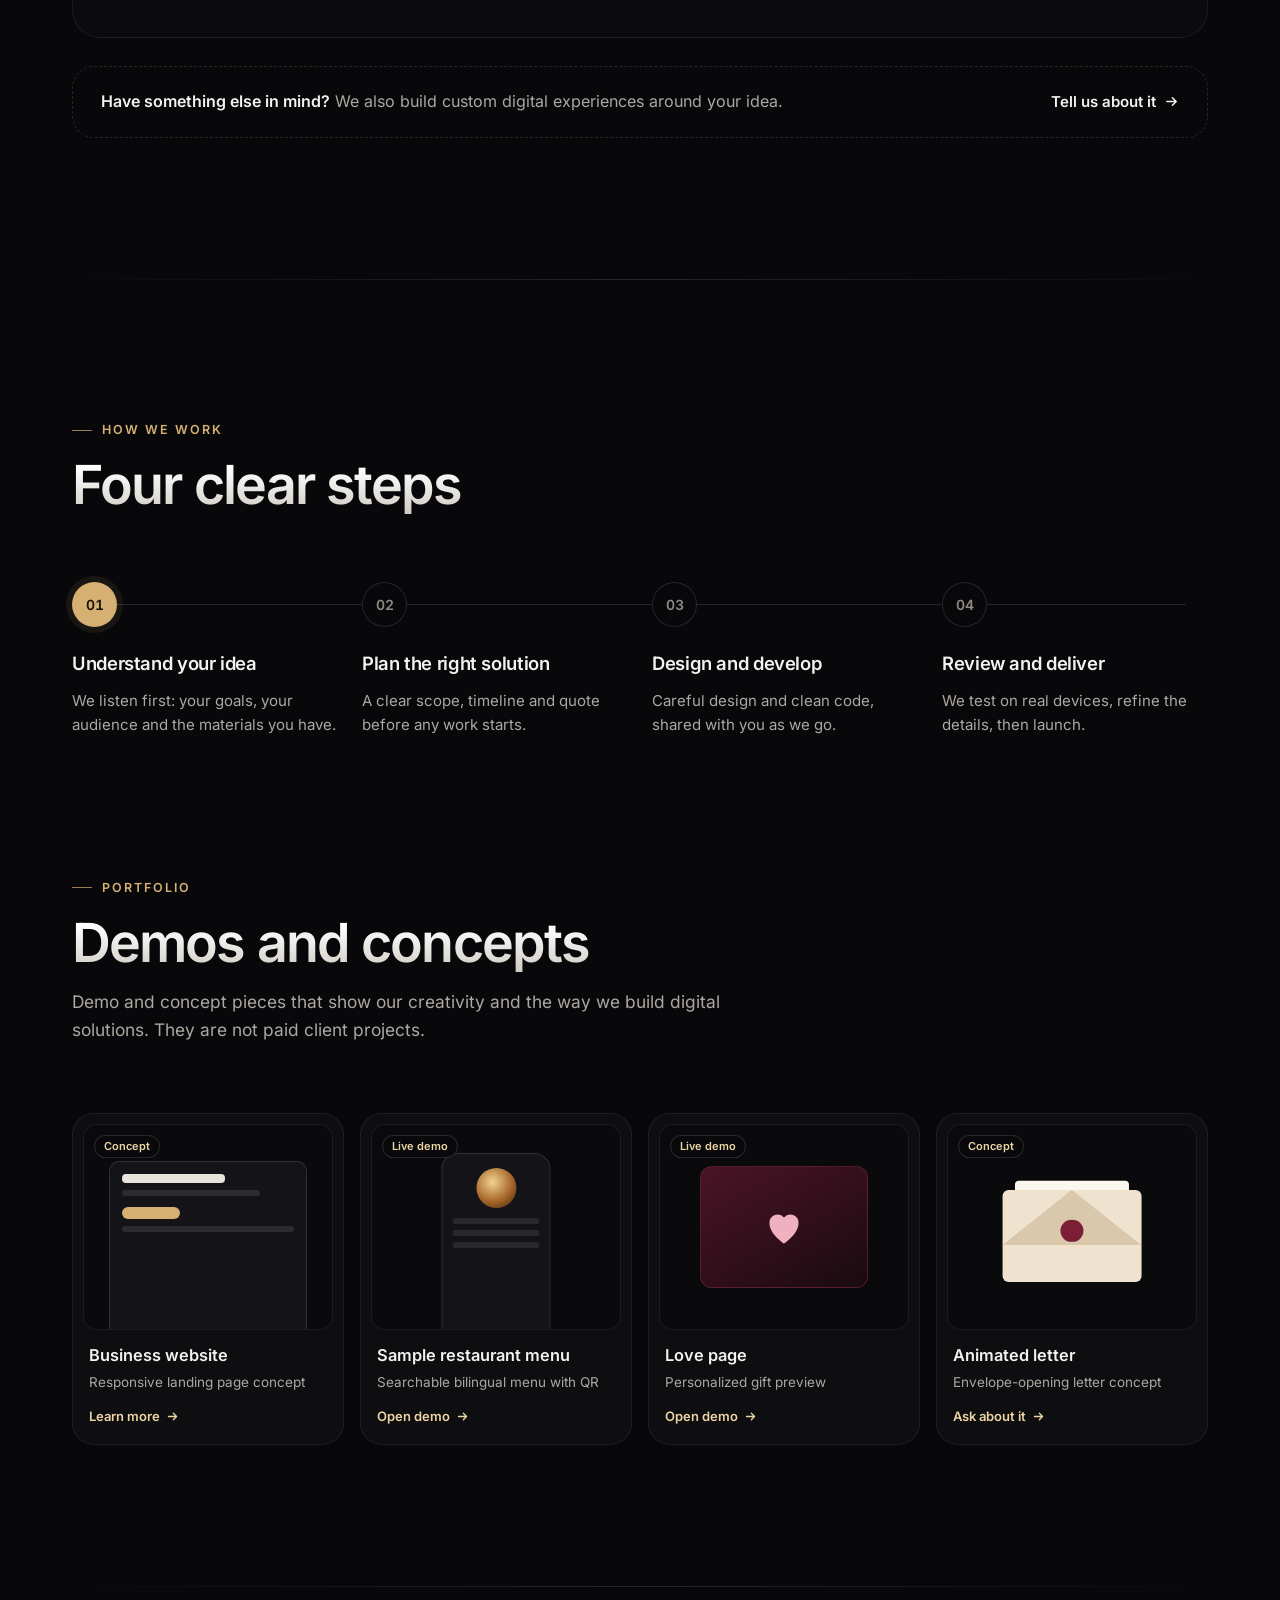
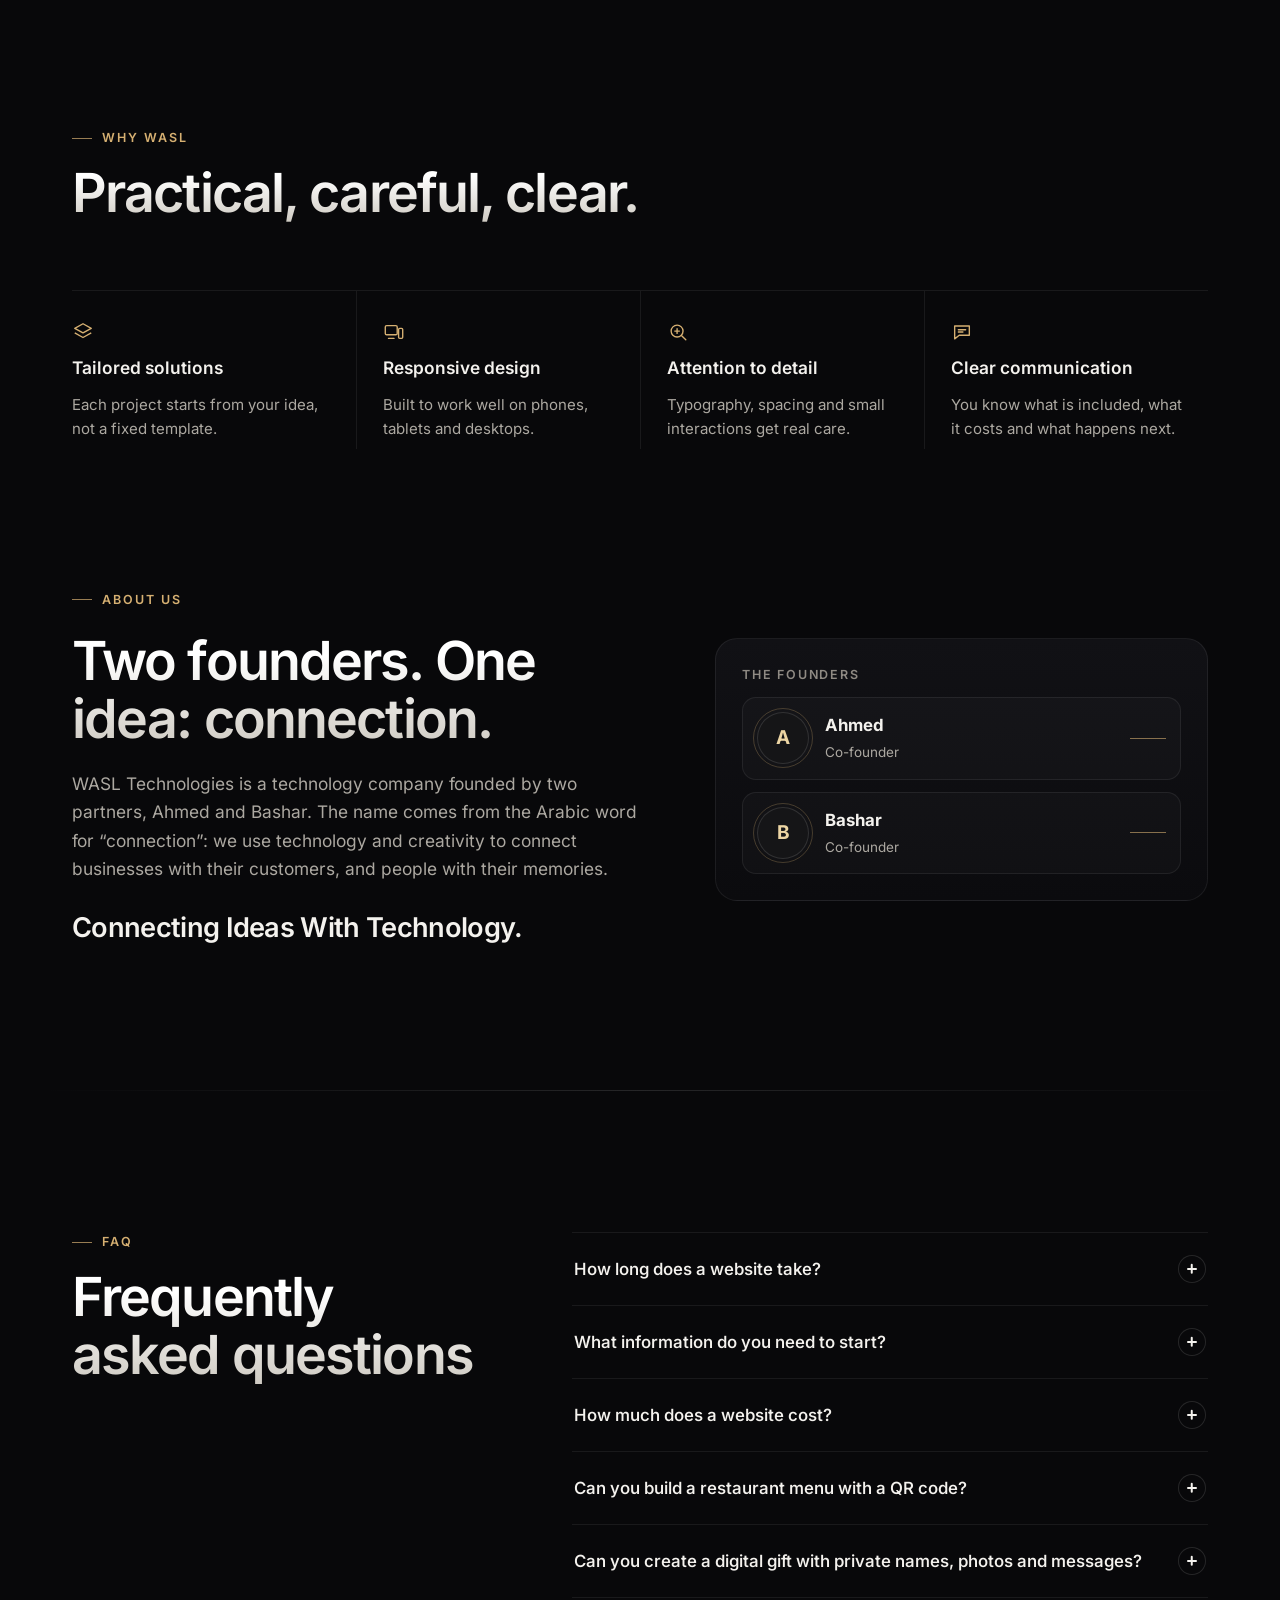
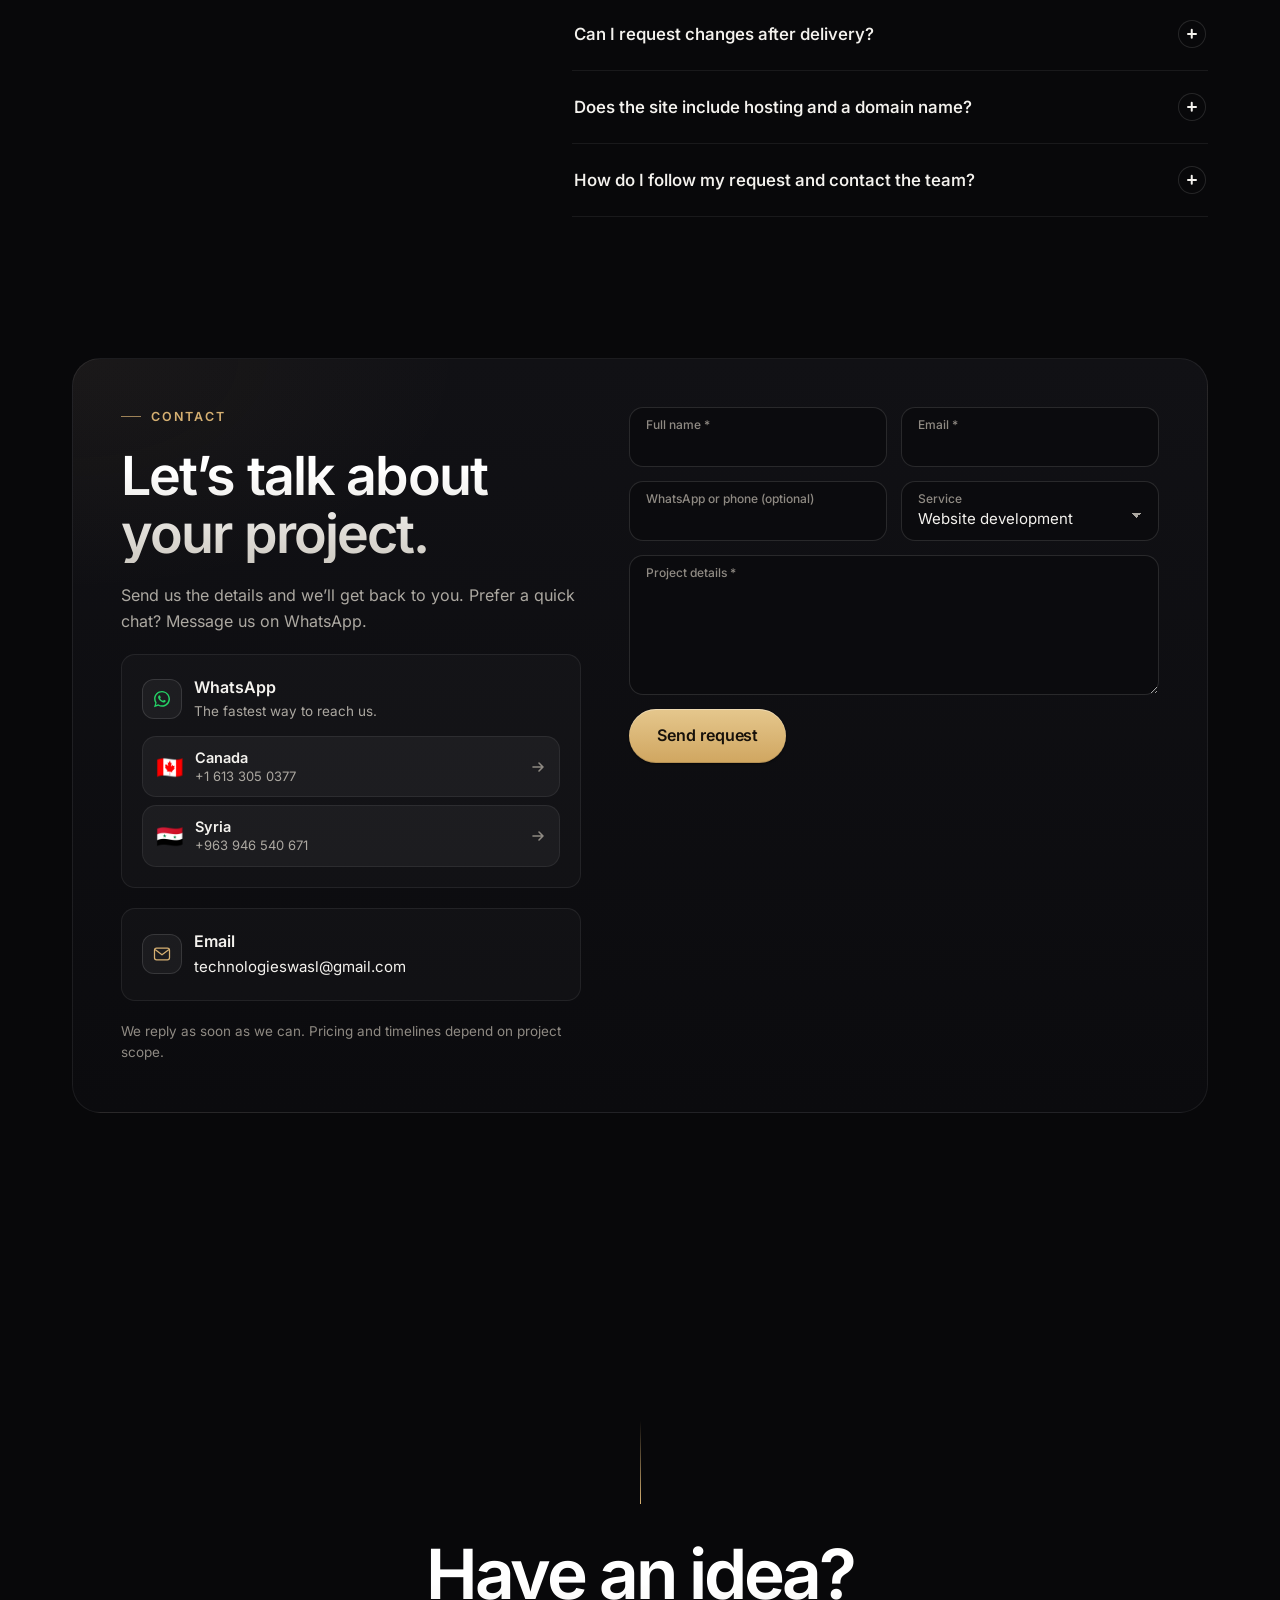
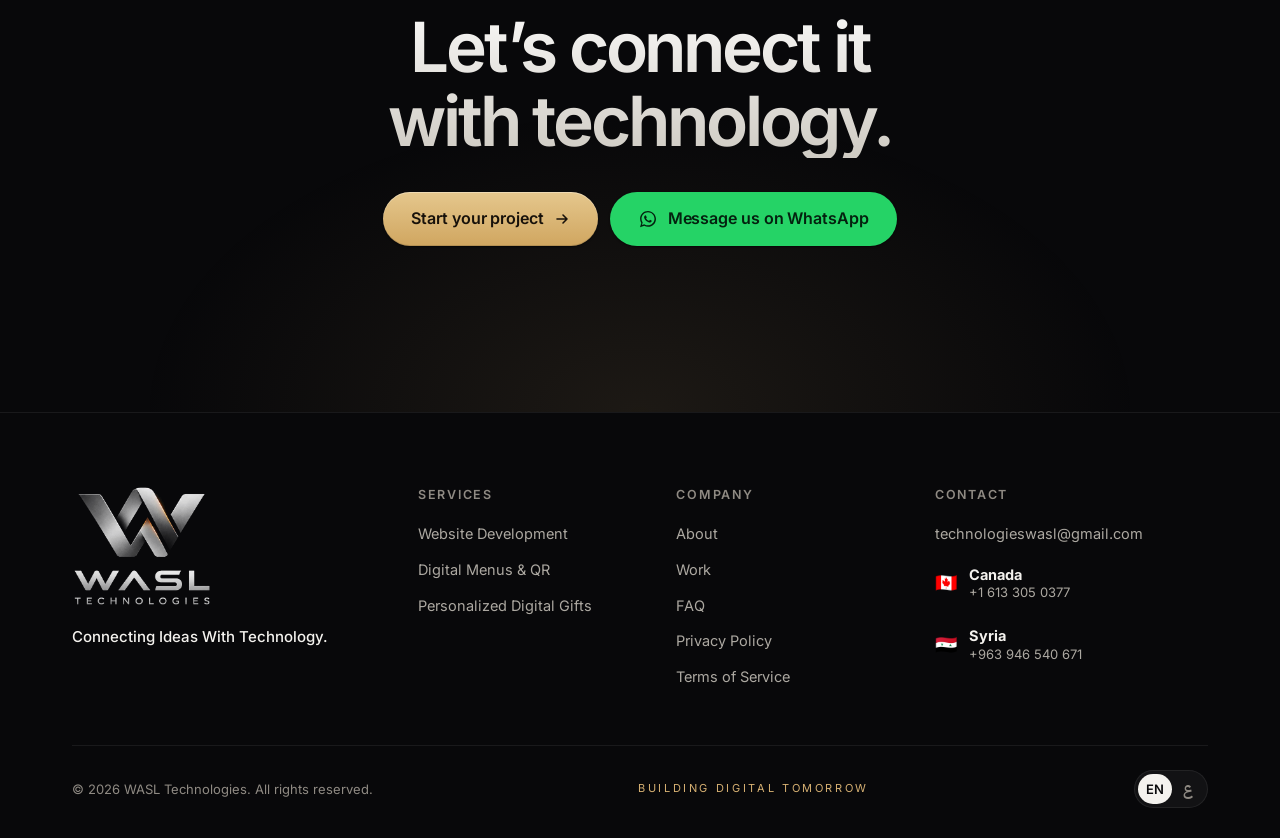
==== commit 5e6eeaa2: "Phase 3: complete premium redesign of the whole site Design - New restrained design system (wasl.css" ====
--- a/index.html
+++ b/index.html
@@ -2,171 +2,639 @@
 <html lang="en" dir="ltr">
 <head>
 <meta charset="utf-8">
-<meta name="viewport" content="width=device-width,initial-scale=1">
-<title>WASL Technologies — Digital Experiences That Connect</title>
-<meta name="description" content="Websites, smart restaurant menus with QR, and personalized digital gifts by WASL Technologies.">
-<meta property="og:title" content="WASL Technologies"><meta property="og:image" content="assets/logo.jpg">
-<link rel="icon" href="assets/favicon.png" type="image/png"><link rel="shortcut icon" href="favicon.ico"><link rel="apple-touch-icon" href="assets/apple-touch-icon.png">
-<link rel="preconnect" href="https://fonts.googleapis.com"><link rel="preconnect" href="https://fonts.gstatic.com" crossorigin>
-<link href="https://fonts.googleapis.com/css2?family=Tajawal:wght@400;500;700;800&family=IBM+Plex+Sans+Arabic:wght@400;600;700&family=Inter:wght@400;600;700&display=swap" rel="stylesheet">
-<link rel="stylesheet" href="assets/css/legacy.css">
+<meta name="viewport" content="width=device-width,initial-scale=1,viewport-fit=cover">
+<title>WASL Technologies — Connecting Ideas With Technology</title>
+<meta name="description" content="WASL Technologies designs and builds websites, QR digital menus and personalized digital gifts, in English and Arabic.">
+<meta name="theme-color" content="#08080a">
+<link rel="canonical" href="https://waslltechnologies.vercel.app/">
+<link rel="alternate" hreflang="en" href="https://waslltechnologies.vercel.app/?lang=en">
+<link rel="alternate" hreflang="ar" href="https://waslltechnologies.vercel.app/?lang=ar">
+<link rel="alternate" hreflang="x-default" href="https://waslltechnologies.vercel.app/">
+<meta property="og:type" content="website">
+<meta property="og:site_name" content="WASL Technologies">
+<meta property="og:title" content="WASL Technologies — Connecting Ideas With Technology">
+<meta property="og:description" content="Websites, QR digital menus and personalized digital gifts — designed with care, in English and Arabic.">
+<meta property="og:url" content="https://waslltechnologies.vercel.app/">
+<meta property="og:image" content="https://waslltechnologies.vercel.app/assets/og-image.jpg">
+<meta property="og:image:width" content="1200"><meta property="og:image:height" content="630">
+<meta property="og:image:alt" content="WASL Technologies — Connecting ideas with technology">
+<meta property="og:locale" content="en_US"><meta property="og:locale:alternate" content="ar_AR">
+<meta name="twitter:card" content="summary_large_image">
+<meta name="twitter:title" content="WASL Technologies — Connecting Ideas With Technology">
+<meta name="twitter:description" content="Websites, QR digital menus and personalized digital gifts — designed with care, in English and Arabic.">
+<meta name="twitter:image" content="https://waslltechnologies.vercel.app/assets/og-image.jpg">
+<link rel="icon" href="favicon.ico" sizes="32x32"><link rel="icon" href="assets/favicon.png" type="image/png"><link rel="apple-touch-icon" href="assets/apple-touch-icon.png">
+<link rel="manifest" href="site.webmanifest">
+<link rel="preload" href="assets/fonts/inter-latin-var.woff2" as="font" type="font/woff2" crossorigin>
+<script src="config.js"></script>
+<script>
+// Choose the language before first paint: ?lang= → saved manual choice → browser languages → config fallback (en).
+(function () {
+  var d = document.documentElement, l = null, q = null;
+  try { q = new URLSearchParams(location.search).get('lang'); if (q === 'ar' || q === 'en') l = q; } catch (e) {}
+  if (!l) { try { var s = localStorage.getItem('wasl.lang'); if (s === 'ar' || s === 'en') l = s; } catch (e) {} }
+  if (!l) {
+    var ls = navigator.languages && navigator.languages.length ? navigator.languages : [navigator.language || ''];
+    for (var i = 0; i < ls.length; i++) { var c = String(ls[i] || '').toLowerCase(); if (c.indexOf('ar') === 0) { l = 'ar'; break; } if (c.indexOf('en') === 0) { l = 'en'; break; } }
+  }
+  if (!l) l = (window.WASL && window.WASL.defaultLang === 'ar') ? 'ar' : 'en';
+  d.lang = l; d.dir = l === 'ar' ? 'rtl' : 'ltr'; d.className += ' js';
+  if (q === 'ar' || q === 'en') { var cn = document.querySelector('link[rel=canonical]'); if (cn) cn.href += '?lang=' + q; }
+})();
+</script>
+<link rel="stylesheet" href="assets/css/wasl.css">
+<script type="application/ld+json">
+{"@context":"https://schema.org","@type":"Organization","name":"WASL Technologies","url":"https://waslltechnologies.vercel.app/","logo":"https://waslltechnologies.vercel.app/assets/logo-full.png","slogan":"Connecting Ideas With Technology.","email":"technologieswasl@gmail.com","founder":[{"@type":"Person","name":"Ahmed"},{"@type":"Person","name":"Bashar"}],"knowsLanguage":["en","ar"]}
+</script>
 </head>
 <body>
-<svg width="0" height="0" style="position:absolute" aria-hidden="true" focusable="false"><defs>
-<linearGradient id="gold" x1="0" y1="0" x2="1" y2="1"><stop offset="0" stop-color="#f3dfaa"/><stop offset=".5" stop-color="#c9a45c"/><stop offset="1" stop-color="#8c6a2f"/></linearGradient>
-<linearGradient id="silver" x1="0" y1="0" x2="0" y2="1"><stop offset="0" stop-color="#fff"/><stop offset="1" stop-color="#9b8f7b"/></linearGradient>
-<radialGradient id="glowg"><stop offset="0" stop-color="#d4af6a" stop-opacity=".55"/><stop offset="1" stop-color="#d4af6a" stop-opacity="0"/></radialGradient>
-<radialGradient id="dish"><stop offset="0" stop-color="#e8c47a"/><stop offset=".6" stop-color="#8c5a2a"/><stop offset="1" stop-color="#3a2410"/></radialGradient>
-<symbol id="s-laptop" viewBox="0 0 400 260"><path d="M10 232h380l-22 20H32z" fill="#1b1b1b" stroke="#3a3326"/><rect x="34" y="6" width="332" height="224" rx="9" fill="#0b0b0b" stroke="#52452b" stroke-width="2"/><rect x="44" y="16" width="312" height="204" rx="4" fill="#070707"/><rect x="44" y="16" width="312" height="204" rx="4" fill="url(#glowg)" opacity=".45"/><rect x="52" y="26" width="40" height="188" rx="3" fill="#1c1810"/><g fill="#d4af6a" opacity=".7"><rect x="58" y="36" width="28" height="4"/><rect x="58" y="48" width="22" height="3"/><rect x="58" y="58" width="26" height="3"/></g><text x="228" y="108" text-anchor="middle" font-size="44" font-weight="800" letter-spacing="8" fill="url(#silver)">WASL</text><text x="228" y="130" text-anchor="middle" font-size="9" letter-spacing="3" fill="#d4af6a">IDEAS · DESIGN · DIGITAL REALITY</text><g fill="#121212" stroke="#3a3326"><rect x="108" y="158" width="70" height="46" rx="3"/><rect x="186" y="158" width="70" height="46" rx="3"/><rect x="264" y="158" width="70" height="46" rx="3"/></g><path d="M116 192l14-10 12 6 14-14M194 190l14-8 14 4 14-12M272 192l14-12 12 8 16-14" stroke="#d4af6a" fill="none" opacity=".8"/></symbol>
-<symbol id="s-phm" viewBox="0 0 120 240"><rect x="3" y="3" width="114" height="234" rx="18" fill="#0a0a0a" stroke="#52452b" stroke-width="3"/><rect x="42" y="9" width="36" height="6" rx="3" fill="#1c1c1c"/><text x="60" y="38" text-anchor="middle" font-size="10" font-weight="700" fill="#d4af6a">Sample Bistro</text><circle cx="60" cy="86" r="30" fill="url(#dish)"/><circle cx="60" cy="86" r="20" fill="none" stroke="#f0d9a0" opacity=".5"/><g font-size="8" fill="#e8e1d2"><text x="14" y="142">Fattoush</text><text x="106" y="142" text-anchor="end" fill="#d4af6a">14</text><text x="14" y="164">Kebab</text><text x="106" y="164" text-anchor="end" fill="#d4af6a">38</text><text x="14" y="186">Lemonade</text><text x="106" y="186" text-anchor="end" fill="#d4af6a">10</text></g><path d="M14 148h92M14 170h92M14 192h92" stroke="#2a2418"/><rect x="22" y="205" width="76" height="18" rx="9" fill="url(#gold)"/><text x="60" y="217" text-anchor="middle" font-size="8" font-weight="700" fill="#140f05">Open menu</text></symbol>
-<symbol id="s-phg" viewBox="0 0 120 240"><rect x="3" y="3" width="114" height="234" rx="18" fill="#0a0a0a" stroke="#52452b" stroke-width="3"/><rect x="42" y="9" width="36" height="6" rx="3" fill="#1c1c1c"/><rect x="14" y="26" width="92" height="104" rx="8" fill="#17120a" stroke="#3a3326"/><circle cx="60" cy="68" r="17" fill="#8c6a2f"/><path d="M28 130c2-26 16-34 32-34s30 8 32 34z" fill="#6b5222"/><text x="60" y="152" text-anchor="middle" font-size="12" fill="#e6c887">♥</text><text x="60" y="170" text-anchor="middle" font-size="10" font-weight="700" fill="#f1ece2">For Layla</text><text x="60" y="184" text-anchor="middle" font-size="6.5" fill="#a8a39a">Every moment with you…</text><rect x="16" y="202" width="88" height="4" rx="2" fill="#2a2418"/><rect x="16" y="202" width="38" height="4" rx="2" fill="url(#gold)"/><circle cx="60" cy="220" r="7" fill="url(#gold)"/></symbol>
-<symbol id="s-qr" viewBox="0 0 90 110"><rect width="90" height="110" rx="8" fill="#f4f0e6"/><path fill="#0a0a0a" d="M12 12h24v24H12zM54 12h24v24H54zM12 54h24v24H12zM42 12h6v6h-6zM42 24h6v12h-6zM42 42h12v6H42zM60 42h6v12h-6zM54 60h12v6H54zM70 54h8v8h-8zM44 66h6v12h-6zM60 72h18v6H60z"/><path fill="#f4f0e6" d="M18 18h12v12H18zM60 18h12v12H60zM18 60h12v12H18z"/><path fill="#0a0a0a" d="M22 22h4v4h-4zM64 22h4v4h-4zM22 64h4v4h-4z"/><text x="45" y="98" text-anchor="middle" font-size="8" font-weight="700" fill="#0a0a0a">Digital Menu</text></symbol>
-<symbol id="s-holo" viewBox="0 0 300 200"><ellipse cx="150" cy="150" rx="120" ry="26" fill="none" stroke="#d4af6a" opacity=".5"/><ellipse cx="150" cy="150" rx="80" ry="16" fill="none" stroke="#d4af6a" opacity=".7"/><circle cx="150" cy="90" r="46" fill="url(#glowg)"/><circle cx="150" cy="90" r="22" fill="none" stroke="url(#gold)" stroke-width="2"/><path d="M150 68v44M128 90h44" stroke="#f0d9a0" opacity=".6"/><g fill="#f0d9a0"><circle cx="60" cy="70" r="3"/><circle cx="240" cy="60" r="3"/><circle cx="215" cy="130" r="3"/><circle cx="85" cy="125" r="3"/></g><path d="M60 70L130 84M240 60L170 84M215 130L168 104M85 125L132 104" stroke="#d4af6a" opacity=".5"/><g fill="none" stroke="#3a3326"><rect x="40" y="20" width="60" height="34" rx="3"/><rect x="200" y="14" width="64" height="38" rx="3"/></g></symbol>
-<symbol id="s-box" viewBox="0 0 160 140"><rect x="20" y="56" width="120" height="76" rx="4" fill="#1a1508" stroke="#52452b"/><rect x="12" y="40" width="136" height="22" rx="4" fill="#241c0b" stroke="#52452b"/><rect x="72" y="40" width="16" height="92" fill="url(#gold)"/><path d="M80 40c-14-26-40-22-30-6 6 8 22 6 30 6zM80 40c14-26 40-22 30-6-6 8-22 6-30 6z" fill="none" stroke="url(#gold)" stroke-width="3"/></symbol>
-</defs></svg>
-<div id="pb" aria-hidden="true"></div><button id="top" class="btn" aria-label="Back to top" hidden>↑</button>
-<a href="#main" class="btn" style="position:absolute;top:-80px;inset-inline-start:8px;z-index:60" onfocus="this.style.top='8px'" onblur="this.style.top='-80px'">Skip to content</a>
-<header><div class="w nav">
-  <a href="#/" class="brand" aria-label="WASL Technologies"><img class="mk" data-fb="logo-mark" src="assets/logo-mark.png" width="685" height="386" alt=""><span class="bw2"><b class="wm">WASL</b><small>TECHNOLOGIES</small></span></a>
-  <button id="burger" class="btn" aria-expanded="false" aria-controls="drawer" data-en="Menu" data-ar="القائمة">Menu</button>
-  <nav class="links" id="links" aria-label="Main">
-    <a href="#/" data-go="top" data-en="Home" data-ar="الرئيسية">Home</a>
-    <div class="dd"><a href="#/" data-go="sec-services" data-en="Services ▾" data-ar="الخدمات ▾">Services ▾</a>
-      <div class="m"><a href="#/web" data-en="Website Development" data-ar="تطوير المواقع">Website Development</a><a href="#/menus" data-en="Digital Menus & QR" data-ar="المنيو الرقمي و QR">Digital Menus & QR</a><a href="#/gifts" data-en="Digital Gifts" data-ar="الهدايا الرقمية">Digital Gifts</a><a href="#/" data-go="sec-services" data-en="Digital Experiences" data-ar="تجارب رقمية وحلول إبداعية">Digital Experiences</a></div></div>
-    <a href="#/" data-go="sec-work" data-en="Our Work" data-ar="أعمالنا">Our Work</a>
-    <a href="#/" data-go="sec-about" data-en="About Us" data-ar="من نحن">About Us</a>
-    <a href="#/" data-go="sec-faq" data-en="FAQ" data-ar="الأسئلة الشائعة">FAQ</a>
-    <a href="#/" data-go="sec-contact" data-en="Contact" data-ar="تواصل معنا">Contact</a>
-    <select id="lang" aria-label="Language" style="width:auto"><option value="en">English</option><option value="ar">العربية</option></select>
-    <a class="btn p" href="#/" data-go="sec-contact" data-en="Request a Project" data-ar="اطلب مشروعك">Request a Project</a>
+<svg width="0" height="0" style="position:absolute" aria-hidden="true" focusable="false">
+  <symbol id="i-arrow" viewBox="0 0 16 16"><path d="M3 8h10M9 4l4 4-4 4" fill="none" stroke="currentColor" stroke-width="1.6" stroke-linecap="round" stroke-linejoin="round"/></symbol>
+  <symbol id="i-check" viewBox="0 0 16 16"><path d="M3.5 8.5l3 3 6-7" fill="none" stroke="currentColor" stroke-width="1.6" stroke-linecap="round" stroke-linejoin="round"/></symbol>
+  <symbol id="i-chev" viewBox="0 0 10 10"><path d="M2 3.5l3 3 3-3" fill="none" stroke="currentColor" stroke-width="1.4" stroke-linecap="round" stroke-linejoin="round"/></symbol>
+  <symbol id="i-x" viewBox="0 0 16 16"><path d="M4 4l8 8M12 4l-8 8" fill="none" stroke="currentColor" stroke-width="1.6" stroke-linecap="round"/></symbol>
+  <symbol id="i-web" viewBox="0 0 24 24"><g fill="none" stroke="currentColor" stroke-width="1.5" stroke-linecap="round"><rect x="3" y="4.5" width="18" height="15" rx="2.5"/><path d="M3 9h18M6.5 6.8h.01M9 6.8h.01"/></g></symbol>
+  <symbol id="i-qr" viewBox="0 0 24 24"><g fill="none" stroke="currentColor" stroke-width="1.5" stroke-linecap="round"><rect x="4" y="4" width="6" height="6" rx="1"/><rect x="14" y="4" width="6" height="6" rx="1"/><rect x="4" y="14" width="6" height="6" rx="1"/><path d="M14 14h2v2M20 14v6h-4M14 18v2"/></g></symbol>
+  <symbol id="i-gift" viewBox="0 0 24 24"><g fill="none" stroke="currentColor" stroke-width="1.5" stroke-linecap="round" stroke-linejoin="round"><rect x="3.5" y="8.5" width="17" height="4" rx="1"/><path d="M5 12.5v7.5h14v-7.5M12 8.5V20M12 8.5S10.5 4 8 4.5 7 8.5 12 8.5zm0 0s1.5-4.5 4-4 1 4-4 4z"/></g></symbol>
+  <symbol id="i-heart" viewBox="0 0 24 24"><path d="M12 20s-7-4.4-7-10a4 4 0 017-2.6A4 4 0 0119 10c0 5.6-7 10-7 10z" fill="currentColor"/></symbol>
+  <symbol id="i-wa" viewBox="0 0 32 32"><path fill="currentColor" d="M16 3C9 3 3.3 8.6 3.3 15.6c0 2.5.7 4.8 2 6.8L3.2 29l6.8-2.1c1.9 1 4 1.6 6.1 1.6 7 0 12.7-5.6 12.7-12.6S23 3 16 3zm0 23.1c-1.9 0-3.8-.5-5.4-1.5l-.4-.2-4 1.2 1.3-3.9-.3-.4a10.4 10.4 0 01-1.6-5.6C5.6 9.9 10.3 5.3 16 5.3s10.4 4.6 10.4 10.3S21.7 26.1 16 26.1zm5.7-7.7c-.3-.2-1.8-.9-2.1-1s-.5-.2-.7.2-.8 1-1 1.2-.4.2-.7 0a8.5 8.5 0 01-4.2-3.7c-.3-.5.3-.5.9-1.6.1-.2 0-.4 0-.5l-1-2.3c-.2-.6-.5-.5-.7-.5h-.6c-.2 0-.5.1-.8.4s-1 1-1 2.5 1.1 2.9 1.2 3.1 2.1 3.2 5.1 4.5c1.9.8 2.6.9 3.6.7.6-.1 1.8-.7 2-1.4s.3-1.3.2-1.4-.3-.2-.6-.3z"/></symbol>
+  <symbol id="i-mail" viewBox="0 0 24 24"><g fill="none" stroke="currentColor" stroke-width="1.5" stroke-linecap="round" stroke-linejoin="round"><rect x="3" y="5" width="18" height="14" rx="2.5"/><path d="M4 7l8 6 8-6"/></g></symbol>
+  <symbol id="i-layers" viewBox="0 0 24 24"><g fill="none" stroke="currentColor" stroke-width="1.5" stroke-linejoin="round"><path d="M12 3l9 5-9 5-9-5z"/><path d="M3 13l9 5 9-5"/></g></symbol>
+  <symbol id="i-device" viewBox="0 0 24 24"><g fill="none" stroke="currentColor" stroke-width="1.5" stroke-linecap="round"><rect x="2.5" y="5" width="13" height="10" rx="1.5"/><rect x="17" y="8" width="4.5" height="11" rx="1.2"/><path d="M6 19h6"/></g></symbol>
+  <symbol id="i-detail" viewBox="0 0 24 24"><g fill="none" stroke="currentColor" stroke-width="1.5" stroke-linecap="round"><circle cx="11" cy="11" r="6.5"/><path d="M16 16l4.5 4.5M8.5 11h5M11 8.5v5"/></g></symbol>
+  <symbol id="i-chat" viewBox="0 0 24 24"><g fill="none" stroke="currentColor" stroke-width="1.5" stroke-linejoin="round"><path d="M4 5.5h16v10H9l-5 4z"/><path d="M8 9.5h8M8 12h5" stroke-linecap="round"/></g></symbol>
+  <symbol id="i-search" viewBox="0 0 24 24"><g fill="none" stroke="currentColor" stroke-width="1.6" stroke-linecap="round"><circle cx="11" cy="11" r="6.5"/><path d="M16 16l4 4"/></g></symbol>
+  <symbol id="i-info" viewBox="0 0 24 24"><g fill="none" stroke="currentColor" stroke-width="1.5" stroke-linecap="round"><circle cx="12" cy="12" r="9"/><path d="M12 11v5M12 8h.01"/></g></symbol>
+</svg>
+
+<a class="skip" href="#main" data-i18n="skip">Skip to content</a>
+
+<header class="nav" id="nav">
+  <div class="nav-in">
+    <a class="brand" href="#/" aria-label="WASL Technologies — Home"><img src="assets/logo-mark-160.webp" data-fb="logo-mark" width="160" height="90" alt=""><span class="wm"><b>WASL</b><small>TECHNOLOGIES</small></span></a>
+    <nav class="nav-links" aria-label="Main">
+      <div class="nav-dd">
+        <button class="nav-l" id="svc-btn" type="button" aria-expanded="false" aria-controls="svc-panel"><span data-i18n="nav.services">Services</span><svg class="chev" aria-hidden="true"><use href="#i-chev"/></svg></button>
+        <div class="svc-panel" id="svc-panel">
+          <a class="svc-i" href="#/web"><span class="ic"><svg aria-hidden="true"><use href="#i-web"/></svg></span><span><b data-i18n="svc.web">Website Development</b><span data-i18n="svc.web.d">Fast, bilingual websites for businesses and personal brands.</span></span></a>
+          <a class="svc-i" href="#/menus"><span class="ic"><svg aria-hidden="true"><use href="#i-qr"/></svg></span><span><b data-i18n="svc.menus">Digital Menus &amp; QR</b><span data-i18n="svc.menus.d">Restaurant menus your guests open with a single scan.</span></span></a>
+          <a class="svc-i" href="#/gifts"><span class="ic"><svg aria-hidden="true"><use href="#i-gift"/></svg></span><span><b data-i18n="svc.gifts">Personalized Digital Gifts</b><span data-i18n="svc.gifts.d">Photos, messages and custom songs, turned into a gift.</span></span></a>
+        </div>
+      </div>
+      <a class="nav-l" href="#work" data-i18n="nav.work">Work</a>
+      <a class="nav-l" href="#about" data-i18n="nav.about">About</a>
+      <a class="nav-l" href="#faq" data-i18n="nav.faq">FAQ</a>
+      <a class="nav-l" href="#contact" data-i18n="nav.contact">Contact</a>
+    </nav>
+    <div class="nav-act">
+      <button class="lang" type="button" data-lang-toggle data-i18n-attr="aria-label:nav.lang" aria-label="Switch to Arabic"><span data-l="en">EN</span><span data-l="ar">ع</span></button>
+      <a class="btn btn-primary btn-sm" href="#contact" data-i18n="nav.cta">Start a project</a>
+      <button class="burger" id="burger" type="button" aria-expanded="false" aria-controls="mnav" aria-label="Open menu"><span></span><span></span></button>
+    </div>
+  </div>
+</header>
+
+<div class="mnav" id="mnav" inert>
+  <nav aria-label="Mobile">
+    <a class="m-l" href="#/" data-i18n="nav.home">Home</a>
+    <a class="m-l" href="#services" data-i18n="nav.services">Services</a>
+    <div class="m-svc">
+      <a href="#/web"><svg aria-hidden="true"><use href="#i-web"/></svg><span data-i18n="svc.web">Website Development</span></a>
+      <a href="#/menus"><svg aria-hidden="true"><use href="#i-qr"/></svg><span data-i18n="svc.menus">Digital Menus &amp; QR</span></a>
+      <a href="#/gifts"><svg aria-hidden="true"><use href="#i-gift"/></svg><span data-i18n="svc.gifts">Personalized Digital Gifts</span></a>
+    </div>
+    <a class="m-l" href="#work" data-i18n="nav.work">Work</a>
+    <a class="m-l" href="#about" data-i18n="nav.about">About</a>
+    <a class="m-l" href="#faq" data-i18n="nav.faq">FAQ</a>
+    <a class="m-l" href="#contact" data-i18n="nav.contact">Contact</a>
   </nav>
-</div></header>
-<div id="ov"></div>
-<aside id="drawer" role="dialog" aria-modal="true" aria-label="Menu" aria-hidden="true">
- <div class="dh"><a href="#/" class="brand" data-go="top" aria-label="WASL Technologies"><img class="mk" data-fb="logo-mark" src="assets/logo-mark.png" width="685" height="386" alt=""><span class="bw2"><b class="wm">WASL</b><small>TECHNOLOGIES</small></span></a><button id="dclose" class="dx" type="button" aria-label="Close menu">✕</button></div>
- <nav class="dn" aria-label="Mobile">
-  <a href="#/" data-go="top" data-en="Home" data-ar="الرئيسية">Home</a>
-  <a href="#/" data-go="sec-services" data-en="Services" data-ar="الخدمات">Services</a>
-  <div class="ds"><a href="#/web" data-en="Website Development" data-ar="تطوير المواقع">Website Development</a><a href="#/menus" data-en="Digital Menus & QR" data-ar="المنيو الرقمي و QR">Digital Menus & QR</a><a href="#/gifts" data-en="Digital Gifts" data-ar="الهدايا الرقمية">Digital Gifts</a><a href="#/" data-go="sec-services" data-en="Digital Experiences" data-ar="تجارب رقمية وحلول إبداعية">Digital Experiences</a></div>
-  <a href="#/" data-go="sec-work" data-en="Our Work" data-ar="أعمالنا">Our Work</a>
-  <a href="#/" data-go="sec-about" data-en="About Us" data-ar="من نحن">About Us</a>
-  <a href="#/" data-go="sec-faq" data-en="FAQ" data-ar="الأسئلة الشائعة">FAQ</a>
-  <a href="#/" data-go="sec-contact" data-en="Contact" data-ar="تواصل معنا">Contact</a>
-  <a href="#/privacy" data-en="Privacy Policy" data-ar="سياسة الخصوصية">Privacy Policy</a>
-  <a href="#/terms" data-en="Terms" data-ar="الشروط">Terms</a>
- </nav>
- <div class="df"><select id="lang2" aria-label="Language"><option value="en">English</option><option value="ar">العربية</option></select><a class="btn g" href="#/" data-go="sec-contact" data-en="Request a Project" data-ar="اطلب مشروعك">Request a Project</a></div>
-</aside>
+  <div class="m-foot">
+    <button class="lang" type="button" data-lang-toggle data-i18n-attr="aria-label:nav.lang" aria-label="Switch to Arabic"><span data-l="en">EN</span><span data-l="ar">ع</span></button>
+    <a class="btn btn-primary" href="#contact" data-i18n="nav.cta">Start a project</a>
+  </div>
+</div>
 
 <main id="main">
-<!-- HOME -->
-<section class="pg" data-p="/" style="padding:0">
-<div class="hero4" id="hero"><div class="bk"></div><div class="w hg4">
- <div class="ht4"><div class="lgh"><img data-fb="logo-full" src="assets/logo-full.png" width="730" height="635" alt="WASL Technologies"></div>
- <h1 class="h4"><span data-en="We turn your ideas into" data-ar="نحوّل أفكارك إلى">We turn your ideas into</span><span class="gd" data-en="exceptional digital experiences" data-ar="تجارب رقمية استثنائية">exceptional digital experiences</span></h1>
- <p class="lead" data-en="At WASL Technologies we combine creativity and technology to build websites, digital solutions and custom experiences that carry your ideas to the world." data-ar="في WASL Technologies نجمع بين الإبداع والتقنية لصنع مواقع وحلول رقمية وتجارب مخصصة تساعد أفكارك على الوصول إلى العالم.">…</p>
- <p class="hb"><a class="btn g" href="#/" data-go="sec-contact" data-en="Start your project →" data-ar="ابدأ مشروعك ←">Start your project</a> <a class="btn o" href="#/" data-go="sec-services" data-en="Explore our services" data-ar="اكتشف خدماتنا">Explore our services</a></p></div>
- <div class="hv"><img class="hart" data-fb="hero" src="assets/images/hero-scene.svg" width="1400" height="900" alt="WASL: website, QR menu and digital gift interfaces connected together" fetchpriority="high"></div></div>
- <a class="chev" href="#/" data-go="sec-services" aria-label="Scroll"><svg viewBox="0 0 24 24" width="18" height="18" fill="none" stroke="currentColor" stroke-width="2"><path d="M6 9l6 6 6-6"/></svg></a></div>
-
-<div class="sec" id="sec-services"><div class="w"><div class="sh"><p class="eb">OUR SERVICES</p><h2 class="rv" data-en="Our services" data-ar="خدماتنا">Our services</h2><p class="mu" data-en="Innovative digital solutions that help you build a strong presence in the digital world." data-ar="نقدم حلولاً رقمية مبتكرة تساعدك على بناء حضور قوي في العالم الرقمي.">…</p></div><div class="sg4"><article class="sc rv"><span class="ci"><svg viewBox="0 0 24 24" fill="none" stroke="currentColor" stroke-width="1.5" stroke-linecap="round" stroke-linejoin="round" aria-hidden="true"><path d="M9 18h6M10 21h4M12 3a6 6 0 0 0-3.5 10.9c.7.6 1 1.3 1 2.1h5c0-.8.3-1.5 1-2.1A6 6 0 0 0 12 3z"/></svg></span><h3 data-en="Digital Experiences & Creative Solutions" data-ar="تجارب رقمية وحلول إبداعية">Digital Experiences & Creative Solutions</h3><p class="mu" data-en="Custom solutions that fit your needs and turn your ideas into digital reality." data-ar="حلول مخصصة تناسب احتياجاتك وتحوّل أفكارك إلى واقع رقمي.">Custom solutions that fit your needs and turn your ideas into digital reality.</p><div class="sa"><a class="lk" href="#sec-contact" data-en="Service details →" data-ar="تفاصيل الخدمة ←">Details</a></div><div class="sart"><img data-fb="service-experience" src="assets/images/service-experience.svg" width="600" height="300" alt="Digital experiences" loading="lazy"></div></article><article class="sc rv"><span class="ci"><svg viewBox="0 0 24 24" fill="none" stroke="currentColor" stroke-width="1.5" stroke-linecap="round" stroke-linejoin="round" aria-hidden="true"><rect x="3" y="4" width="18" height="12" rx="1.5"/><path d="M8 20h8M12 16v4"/></svg></span><h3 data-en="Website Development" data-ar="تطوير المواقع الإلكترونية">Website Development</h3><p class="mu" data-en="Professional, responsive websites for companies, personal brands and projects." data-ar="مواقع احترافية وسريعة الاستجابة لكل الأعمال والمشاريع.">Professional, responsive websites for companies, personal brands and projects.</p><div class="sa"><a class="lk" href="#/web" data-en="Service details →" data-ar="تفاصيل الخدمة ←">Details</a></div><div class="sart"><img data-fb="service-web" src="assets/images/service-web.svg" width="600" height="300" alt="Website interface" loading="lazy"></div></article><article class="sc rv"><span class="ci"><svg viewBox="0 0 24 24" fill="none" stroke="currentColor" stroke-width="1.5" stroke-linecap="round" stroke-linejoin="round" aria-hidden="true"><rect x="3" y="3" width="7" height="7"/><rect x="14" y="3" width="7" height="7"/><rect x="3" y="14" width="7" height="7"/><path d="M14 14h3v3h-3zM20 14v.01M17 20h4v-3"/></svg></span><h3 data-en="Digital Menus & QR" data-ar="منيوهات رقمية ورمز QR">Digital Menus & QR</h3><p class="mu" data-en="Modern restaurant menus linked straight to your customers through a QR code." data-ar="قوائم طعام عصرية للمطاعم تربط مباشرة مع عملائك برمز QR.">Modern restaurant menus linked straight to your customers through a QR code.</p><div class="sa"><a class="lk" href="#/menus" data-en="Service details →" data-ar="تفاصيل الخدمة ←">Details</a></div><div class="sart"><img data-fb="service-menu" src="assets/images/service-menu.svg" width="600" height="300" alt="Digital QR menu" loading="lazy"></div></article><article class="sc rv"><span class="ci"><svg viewBox="0 0 24 24" fill="none" stroke="currentColor" stroke-width="1.5" stroke-linecap="round" stroke-linejoin="round" aria-hidden="true"><rect x="3" y="9" width="18" height="12" rx="1"/><path d="M12 9v12M3 13h18M12 9c-2-4-6-3-5 0M12 9c2-4 6-3 5 0"/></svg></span><h3 data-en="Personalized Digital Gifts" data-ar="هدايا رقمية مخصصة">Personalized Digital Gifts</h3><p class="mu" data-en="Unique designs with photos, personal messages and custom songs." data-ar="تصاميم فريدة وصور ورسائل خاصة وأغانٍ مخصصة بحسب طلبك.">Unique designs with photos, personal messages and custom songs.</p><div class="sa"><a class="lk" href="#/gifts" data-en="Service details →" data-ar="تفاصيل الخدمة ←">Details</a></div><div class="sart"><img data-fb="service-gift" src="assets/images/service-gift.svg" width="600" height="300" alt="Personalized digital gift" loading="lazy"></div></article></div></div></div>
-
-<div class="sec band" id="sec-work"><div class="w wk"><div><p class="eb">PORTFOLIO</p><h2 class="rv" data-en="Our work" data-ar="أعمالنا">Our work</h2><p class="mu" data-en="Demo and concept pieces that show our creativity and the way we build digital solutions. They are not paid client projects." data-ar="نماذج تجريبية وتصورات توضّح إبداعنا وطريقة بنائنا للحلول الرقمية، وليست مشاريع عملاء مدفوعة.">…</p><a class="btn o" href="#/menus" data-en="Try the live demos" data-ar="جرّب العروض الحيّة">Try the live demos</a></div><div class="tg4"><a class="tl rv" href="#/" data-go="sec-contact"><span class="tg">Concept</span><div class="tart"><svg viewBox="0 0 300 170" aria-hidden="true"><use href="#s-holo" x="50" y="0" width="200" height="133"/></svg></div><b data-en="Creative solutions" data-ar="حلول إبداعية">Creative solutions</b><small data-en="Custom digital experience concepts" data-ar="تجارب رقمية مخصصة">Custom digital experience concepts</small></a><a class="tl rv" href="#/gifts"><span class="tg">Demo</span><div class="tart"><svg viewBox="0 0 300 170" aria-hidden="true"><use href="#s-phg" x="70" y="4" width="70" height="140"/><use href="#s-box" x="150" y="30" width="100" height="88"/></svg></div><b data-en="Custom gifts" data-ar="هدايا مخصصة">Custom gifts</b><small data-en="Unique, personal digital gifts" data-ar="تصاميم وشخصيات فريدة">Unique, personal digital gifts</small></a><a class="tl rv" href="#/menus"><span class="tg">Demo</span><div class="tart"><svg viewBox="0 0 300 170" aria-hidden="true"><use href="#s-phm" x="60" y="4" width="70" height="140"/><use href="#s-qr" x="150" y="26" width="66" height="81"/></svg></div><b data-en="Digital menus" data-ar="قوائم رقمية">Digital menus</b><small data-en="Interactive menus with QR" data-ar="منيوهات تفاعلية مع QR">Interactive menus with QR</small></a><a class="tl rv" href="#/web"><span class="tg">Concept</span><div class="tart"><svg viewBox="0 0 300 170" aria-hidden="true"><use href="#s-laptop" x="40" y="4" width="220" height="143"/></svg></div><b data-en="Websites" data-ar="مواقع إلكترونية">Websites</b><small data-en="Professional website design" data-ar="تصميم وتطوير مواقع احترافية">Professional website design</small></a></div></div></div>
-
-<div class="sec about" id="sec-about"><svg class="sky" viewBox="0 0 800 160" preserveAspectRatio="none" aria-hidden="true"><path fill="#14110a" d="M0 160V110h30V80h20v30h25V60h22v50h30V90h18v20h40V40h20v70h26V95h22v15h34V70h24v40h30V85h20v25h40V50h18v60h30V100h24v10h40V75h22v35h30V95h26v15h38V65h20v45h30V90h24v70z"/><path fill="none" stroke="#d4af6a" opacity=".25" d="M0 110h800"/></svg><img class="abimg" data-fb="about" src="assets/images/about-scene.svg" width="1200" height="700" alt="Two partners connected by technology" loading="lazy"><div class="w ab4"><div class="ab1"><div class="lgh sm"><img data-fb="logo-full" src="assets/logo-full.png" width="730" height="635" alt=""></div><h2 data-en="About us" data-ar="من نحن">About us</h2><p class="mu" data-en="WASL Technologies is a technology company founded by two partners, Ahmed and Bashar. The name echoes the Arabic word for “connection”: we use technology and creativity to connect businesses with their customers and people with their memories." data-ar="WASL Technologies شركة تقنية أسّسها شريكان هما أحمد وبشار. اسم «وصل» يعني الاتصال والربط، ونستخدم التقنية والإبداع لربط الأعمال بعملائها والناس بذكرياتهم.">…</p></div>
- <div class="fnd"><h3 data-en="The founders" data-ar="المؤسسون">The founders</h3><div class="fd2"><span class="av">A</span><div><b data-en="Ahmed" data-ar="أحمد">Ahmed</b><small class="mu" data-en="Co-founder" data-ar="مؤسس مشارك">Co-founder</small></div></div><div class="fd2"><span class="av">B</span><div><b data-en="Bashar" data-ar="بشار">Bashar</b><small class="mu" data-en="Co-founder" data-ar="مؤسس مشارك">Co-founder</small></div></div></div>
- <div class="slg"><span data-en="Technology," data-ar="تقنية،">Technology,</span><span data-en="creativity," data-ar="إبداع،">creativity,</span><span data-en="people" data-ar="أشخاص">people</span></div></div></div>
-
-<div class="sec alt"><div class="w"><p class="eb" data-en="Why WASL" data-ar="لماذا WASL؟">Why WASL</p><h2 class="rv" data-en="Practical, careful, clear." data-ar="عملي ودقيق وواضح.">Practical, careful, clear.</h2>
- <div class="wg"><div class="rv"><b data-en="Tailored solutions" data-ar="حلول مفصّلة">Tailored solutions</b><p class="mu" data-en="Each project starts from your idea, not a fixed template." data-ar="كل مشروع ينطلق من فكرتك وليس من قالب جاهز.">…</p></div><div class="rv"><b data-en="Responsive design" data-ar="تصميم متجاوب">Responsive design</b><p class="mu" data-en="Built to work well on phones, tablets and desktops." data-ar="يعمل بشكل جيد على الجوال واللوحي وسطح المكتب.">…</p></div><div class="rv"><b data-en="Attention to detail" data-ar="اهتمام بالتفاصيل">Attention to detail</b><p class="mu" data-en="Typography, spacing and small interactions get real care." data-ar="نعتني بالخطوط والمسافات والتفاعلات الصغيرة.">…</p></div><div class="rv"><b data-en="Clear communication" data-ar="تواصل واضح">Clear communication</b><p class="mu" data-en="You know what is included, what it costs and what happens next." data-ar="تعرف ما الذي يشمله العمل وتكلفته والخطوة التالية.">…</p></div></div></div></div>
-
-<div class="sec"><div class="w"><p class="eb" data-en="How we work" data-ar="كيف نعمل">How we work</p><h2 class="rv" data-en="Four clear steps" data-ar="أربع خطوات واضحة">Four clear steps</h2><div class="steps"><div data-en="Understand your idea" data-ar="نفهم فكرتك">Understand your idea</div><div data-en="Plan the right solution" data-ar="نخطط الحل المناسب">Plan the right solution</div><div data-en="Design and develop" data-ar="نصمم ونطوّر">Design and develop</div><div data-en="Review and deliver" data-ar="نراجع ونسلّم">Review and deliver</div></div></div></div>
-
-
-<div class="sec" id="sec-contact"><div class="w c3">
- <div class="cc"><div class="ccard"><span class="ci"><svg viewBox="0 0 24 24" width="22" height="22" fill="currentColor" aria-hidden="true"><path d="M12 2a10 10 0 0 0-8.6 15L2 22l5.1-1.3A10 10 0 1 0 12 2zm5 14c-.2.6-1.300 1.200-1.800 1.200-.5.1-1 .2-3.300-.7-2.800-1.200-4.600-4-4.700-4.200-.1-.2-1.100-1.500-1.100-2.800s.7-2 1-2.300c.2-.3.5-.3.7-.3h.5c.2 0 .4 0 .6.5l.8 2c.1.2.1.4 0 .5l-.4.6c-.1.2-.3.3-.1.6.2.3.8 1.300 1.700 2.100 1.100 1 2.100 1.300 2.400 1.500.3.1.5.1.7-.1l.9-1.100c.2-.3.4-.2.7-.1l1.900.9c.3.1.5.2.5.3.1.2.1.8-.1 1.300z"/></svg></span><b data-en="Contact via WhatsApp" data-ar="تواصل عبر واتساب">Contact via WhatsApp</b><span class="num" dir="ltr">+963 946 540 671</span><a class="btn g sm" data-wa data-msg="مرحباً WASL Technologies، أريد الاستفسار عن خدماتكم." href="#" data-en="Message us" data-ar="راسلنا الآن">Message us</a></div>
- <div class="ccard"><span class="ci"><svg viewBox="0 0 24 24" width="22" height="22" fill="none" stroke="currentColor" stroke-width="1.5"><rect x="3" y="5" width="18" height="14" rx="2"/><path d="M3 7l9 6 9-6"/></svg></span><b data-en="Email" data-ar="البريد الإلكتروني">Email</b><a class="num" data-mail href="#" dir="ltr">email</a><a class="btn o sm" data-mail data-keep href="#" data-en="Send an email" data-ar="إرسال بريد">Send an email</a></div>
- <p class="mu" style="font-size:13px" data-en="We reply as soon as we can. Pricing and timelines depend on project scope." data-ar="سنقوم بالرد عليك في أقرب وقت ممكن. التكلفة والمدة تعتمدان على نطاق المشروع.">…</p></div>
- <div class="cfm"><p class="eb">CONTACT US</p><h2 data-en="Contact us" data-ar="تواصل معنا">Contact us</h2><p class="mu" data-en="We’re here to help. Send your project details and we’ll get back to you." data-ar="نحن هنا للمساعدة! أرسل لنا تفاصيل مشروعك وسنعود إليك في أقرب وقت.">…</p><div id="cf"></div></div>
- <div class="faqc" id="sec-faq"><p class="eb">FAQ</p><h2 data-en="Frequently asked questions" data-ar="الأسئلة الشائعة">FAQ</h2><div class="fq" id="fq"></div></div></div></div>
-</section>
-
-<!-- WEB -->
-<section class="pg" data-p="/web"><div class="w">
-  <h1 data-en="Professional Website Development" data-ar="تطوير مواقع احترافية">Professional Website Development</h1>
-  <ul class="mu"><li data-en="Business and corporate websites" data-ar="مواقع شركات وأعمال">Business and corporate websites</li><li data-en="Portfolios and landing pages" data-ar="بورتفوليو وصفحات هبوط">Portfolios and landing pages</li><li data-en="Educational and service business sites" data-ar="مواقع تعليمية وخدمية">Educational and service business sites</li><li data-en="Product catalogs; e-commerce when backend and integrations are available" data-ar="كتالوجات منتجات؛ ومتاجر إلكترونية عند توفر الخلفية والتكاملات">Product catalogs; e-commerce when backend and integrations are available</li><li data-en="Redesigns, performance work, ongoing maintenance" data-ar="إعادة تصميم وتحسين أداء وصيانة مستمرة">Redesigns, performance work, ongoing maintenance</li></ul>
-  <p><b>Discovery → Structure → Design → Development → Testing → Deployment</b></p>
-  <p class="note" data-en="Final pricing depends on scope, content, integrations, and maintenance requirements." data-ar="السعر النهائي يعتمد على نطاق العمل والمحتوى والتكاملات ومتطلبات الصيانة.">Final pricing depends on scope, content, integrations, and maintenance requirements.</p>
-  <form data-form="Website inquiry" novalidate>
-    <label data-en="Full name" data-ar="الاسم الكامل">Full name</label><input name="name" required>
-    <label data-en="Email or preferred contact" data-ar="البريد أو وسيلة التواصل">Email or preferred contact</label><input name="contact" required>
-    <label data-en="Business name" data-ar="اسم النشاط">Business name</label><input name="business">
-    <label data-en="Website type" data-ar="نوع الموقع">Website type</label><select name="type"><option>Corporate</option><option>Portfolio</option><option>Landing page</option><option>Catalog</option><option>E-commerce</option><option>Redesign</option></select>
-    <label data-en="Preferred language" data-ar="اللغة">Preferred language</label><select name="lang"><option>Arabic</option><option>English</option><option>Both</option></select>
-    <label data-en="Budget range (optional)" data-ar="الميزانية (اختياري)">Budget range (optional)</label><input name="budget">
-    <label data-en="Project description" data-ar="وصف المشروع">Project description</label><textarea name="message" rows="4" required></textarea>
-    <button class="btn p" data-en="Send inquiry" data-ar="إرسال الطلب">Send inquiry</button><div class="msg" role="status"></div>
-  </form>
-</div></section>
-
-<!-- MENUS -->
-<section class="pg" data-p="/menus"><div class="w">
-  <h1 data-en="Your Menu. One Scan Away." data-ar="منيو مطعمك، صار أقرب بضغطة.">Your Menu. One Scan Away.</h1>
-  <p class="mu" data-en="Mobile-friendly bilingual menus opened by scanning a QR code: categories, photos, prices, offers, WhatsApp and location links, print-ready QR designs." data-ar="منيوهات سهلة على الجوال بلغتين تُفتح بمسح QR: أقسام، صور، أسعار، عروض، روابط واتساب وموقع، وتصاميم QR جاهزة للطباعة.">Mobile-friendly bilingual menus opened by scanning a QR code.</p>
-  <div class="grid"><div class="card"><h3 data-en="Included (static menu)" data-ar="مشمول (منيو ثابت)">Included (static menu)</h3><p class="mu" data-en="Design, categories, search, bilingual content, QR pointing to the published menu." data-ar="التصميم، الأقسام، البحث، محتوى ثنائي اللغة، QR يشير للمنيو المنشور.">Design, categories, search, bilingual content, QR.</p></div>
-  <div class="card"><h3 data-en="Optional (needs backend)" data-ar="اختياري (يحتاج خلفية)">Optional (needs backend)</h3><p class="mu" data-en="Editing dashboard, login, orders, analytics, database. Quoted separately." data-ar="لوحة تعديل، تسجيل دخول، طلبات، تحليلات، قاعدة بيانات. تُسعّر منفصلة.">Editing dashboard, login, orders, analytics, database.</p></div></div>
-  <h2 data-en="Live demo (fictional dishes, illustrative prices)" data-ar="عرض حي (أطباق وهمية وأسعار توضيحية)">Live demo</h2>
-  <div class="grid" style="grid-template-columns:2fr 1fr;align-items:start">
-   <div><input id="mq" type="search" placeholder="Search / بحث" aria-label="Search menu"><div class="chips" id="mc"></div><div class="grid" id="ml"></div><p id="me" class="mu" hidden>No dishes found.</p></div>
-   <div class="card" style="text-align:center"><div id="qr" style="background:#fff;color:#000;padding:18px;border-radius:10px;font-size:12px;word-break:break-all"></div><p class="mu" style="font-size:13px">Sample QR target = this demo's deployed URL. Image generated at deploy time (see README).</p></div>
-  </div>
-  <form data-form="Restaurant inquiry" novalidate style="margin-top:30px"><label>Restaurant owner name</label><input name="name" required><label>Contact (phone/email)</label><input name="contact" required><label>Restaurant name</label><input name="business"><label>Message</label><textarea name="message" rows="3" required></textarea><button class="btn p" data-en="Send inquiry" data-ar="إرسال الطلب">Send inquiry</button><div class="msg" role="status"></div></form>
-</div></section>
-
-<!-- GIFTS -->
-<section class="pg" data-p="/gifts" style="background:linear-gradient(#2a0a14,var(--bg))"><div class="w">
-  <h1 style="color:var(--blush)" data-en="Turn Your Memories Into Something Unforgettable." data-ar="خلّي ذكرياتكم تعيش بطريقة مختلفة.">Turn Your Memories Into Something Unforgettable.</h1>
-  <p class="mu" data-en="Custom-made digital love pages, animated letters, memory timelines, and original-song requests for birthdays, anniversaries, engagements, graduations, reconciliation and long-distance love." data-ar="صفحات حب رقمية، رسائل متحركة، خطوط زمنية للذكريات، وطلبات أغانٍ أصلية لأعياد الميلاد والذكرى السنوية والخطوبة والتخرج والمصالحة والبعد.">Custom-made digital gifts.</p>
-  <p class="note" data-en="These are custom-made services, not auto-generated products. Song creation, licensing and delivery depend on the selected package and production tools; no automatic audio generation is integrated." data-ar="هذه خدمات تُنفّذ حسب الطلب وليست منتجات تُولَّد تلقائياً. إنتاج الأغاني وترخيصها وتسليمها يعتمد على الباقة وأدوات الإنتاج؛ ولا يوجد نظام توليد صوت مدمج.">Custom-made services.</p>
-  <h2 data-en="Try the demo (sample content only)" data-ar="جرّب العرض (محتوى تجريبي فقط)">Try the demo</h2>
-  <div class="grid" style="align-items:start"><div class="card">
-    <label>Theme</label><div class="chips" id="gt"><button class="chip on" data-t="burgundy">Burgundy</button><button class="chip" data-t="rose">Rose</button><button class="chip" data-t="cream">Cream</button></div>
-    <label for="gn" data-en="Recipient name (sample)" data-ar="اسم المستلم (تجريبي)">Recipient name</label><input id="gn" maxlength="30" placeholder="Layla">
-    <label for="gm" data-en="Short message" data-ar="رسالة قصيرة">Short message</label><textarea id="gm" rows="3" maxlength="140" placeholder="Every moment with you is my favorite."></textarea>
-    <p><button class="btn" id="gr" data-en="Reset" data-ar="إعادة ضبط">Reset</button></p>
-    <p class="mu" style="font-size:13px" data-en="Please don't enter real private details in this public demo." data-ar="يرجى عدم إدخال تفاصيل خاصة حقيقية في هذا العرض العام.">Don't enter real private details.</p></div>
-  <div class="gift th-burgundy" id="gp" aria-live="polite"><div style="font-size:2rem">♥</div><h3 id="gpn">For Someone Special</h3><p id="gpm">Your message appears here.</p></div></div>
-  <h2 data-en="Create Your Gift" data-ar="اطلب هديتك">Create Your Gift</h2>
-  <form data-form="Gift / song request" novalidate>
-    <label>Recipient name or nickname</label><input name="name" required>
-    <label>Your contact</label><input name="contact" required>
-    <label>Occasion</label><select name="occasion"><option>Birthday</option><option>Anniversary</option><option>Engagement</option><option>Valentine’s Day</option><option>Graduation</option><option>Apology</option><option>Long distance</option><option>Surprise</option></select>
-    <label>Type</label><select name="kind"><option>Digital love page</option><option>Animated letter</option><option>Memory experience</option><option>Custom song</option></select>
-    <label>Preferred language</label><input name="lang"><label>Musical style / mood (songs)</label><input name="style">
-    <label>Story or message behind it</label><textarea name="message" rows="4" required></textarea>
-    <label>Delivery preference</label><input name="delivery">
-    <button class="btn p" data-en="Create Your Gift" data-ar="اطلب هديتك">Create Your Gift</button><div class="msg" role="status"></div>
-  </form>
-</div></section>
-
-<!-- WORK -->
-
-<!-- ABOUT -->
-
-
-<section class="pg" data-p="/privacy"><div class="w"><h1 data-en="Privacy Policy" data-ar="سياسة الخصوصية">Privacy Policy</h1><p class="mu" data-en="This site uses no tracking scripts. Forms open your email or WhatsApp app with your message; nothing is stored on our servers unless a backend is later configured and disclosed here. Template text: review with a legal professional before launch." data-ar="لا يستخدم الموقع أي سكربتات تتبع. النماذج تفتح تطبيق البريد أو واتساب برسالتك ولا يُخزَّن شيء على خوادمنا. نص قالب: يُراجع قانونياً قبل الإطلاق.">Privacy.</p></div></section>
-<section class="pg" data-p="/terms"><div class="w"><h1 data-en="Terms of Service" data-ar="شروط الخدمة">Terms of Service</h1><p class="mu" data-en="Services are custom and quoted per project. Pricing depends on scope, content, integrations and maintenance. Template text: review with a legal professional before launch." data-ar="الخدمات مخصصة وتُسعّر لكل مشروع حسب النطاق والمحتوى والتكاملات والصيانة. نص قالب: يُراجع قانونياً قبل الإطلاق.">Terms.</p></div></section>
-<section class="pg" data-p="404"><div class="w"><h1>404</h1><p class="mu" data-en="Page not found." data-ar="الصفحة غير موجودة.">Page not found.</p><a class="btn p" href="#/" data-en="Back home" data-ar="العودة للرئيسية">Back home</a></div></section>
+
+<!-- ===================== HOME ===================== -->
+<div class="view" data-view="home">
+
+<section class="hero" id="top" aria-labelledby="hero-h">
+  <div class="hero-bg" aria-hidden="true"><div class="gridl"></div><div class="light"></div><div class="horizon"></div></div>
+  <div class="wrap hero-in">
+    <div class="hero-copy">
+      <p class="pill-eb intro" style="--i:0"><span class="dot"></span><span data-i18n="hero.eyebrow">Websites · Digital menus · Digital gifts</span></p>
+      <h1 class="h-hero" id="hero-h"><span class="ln intro" style="--i:1" data-i18n="hero.t1">Connecting ideas</span> <span class="ln gold intro" style="--i:2" data-i18n="hero.t2">with technology.</span></h1>
+      <p class="lead intro" style="--i:3" data-i18n="hero.lead">We design and build websites, QR digital menus and personalized digital gifts. Every detail is considered, every page works in Arabic and English, and everything feels right on any screen.</p>
+      <div class="cta-row intro" style="--i:4">
+        <a class="btn btn-primary btn-lg" href="#contact"><span data-i18n="hero.cta1">Start your project</span><svg class="arr" aria-hidden="true"><use href="#i-arrow"/></svg></a>
+        <a class="btn btn-ghost btn-lg" href="#services" data-i18n="hero.cta2">Explore our services</a>
+      </div>
+      <ul class="proof intro" style="--i:5">
+        <li><svg aria-hidden="true"><use href="#i-check"/></svg><span data-i18n="hero.p1">Arabic &amp; English</span></li>
+        <li><svg aria-hidden="true"><use href="#i-check"/></svg><span data-i18n="hero.p2">Designed for every screen</span></li>
+        <li><svg aria-hidden="true"><use href="#i-check"/></svg><span data-i18n="hero.p3">Clear scope and pricing</span></li>
+      </ul>
+    </div>
+
+    <div class="hero-art" aria-hidden="true">
+      <div class="layer" style="--d:4px">
+        <svg class="links" viewBox="0 0 100 100" preserveAspectRatio="none">
+          <defs><linearGradient id="lg" x1="0" x2="1"><stop offset="0" stop-color="#ecd5a4" stop-opacity="0"/><stop offset=".5" stop-color="#ecd5a4"/><stop offset="1" stop-color="#d6b072" stop-opacity="0"/></linearGradient></defs>
+          <path class="base" d="M50 50 C 42 40, 36 32, 30 26"/><path class="flow" d="M50 50 C 42 40, 36 32, 30 26" pathLength="400"/>
+          <path class="base" d="M50 50 C 62 46, 72 40, 84 34"/><path class="flow b" d="M50 50 C 62 46, 72 40, 84 34" pathLength="400"/>
+          <path class="base" d="M50 50 C 42 62, 34 70, 26 76"/><path class="flow c" d="M50 50 C 42 62, 34 70, 26 76" pathLength="400"/>
+          <path class="base" d="M50 50 C 60 60, 68 68, 75 74"/>
+        </svg>
+      </div>
+      <div class="layer pop" style="--d:-8px;--i:0"><div class="orb"><img src="assets/logo-mark-360.webp" data-fb="logo-mark" width="360" height="203" alt=""></div></div>
+      <div class="layer pop" style="--d:18px;--i:1">
+        <div class="mock m-site float-a">
+          <span class="tagc"><i></i><span data-i18n="art.site">Website</span></span>
+          <div class="bar"><i></i><i></i><i></i><span class="url">yourbrand.com</span></div>
+          <div class="scr"><span class="h" data-i18n="art.h">Ideas, designed.</span><i class="s"></i><i class="s b"></i><i class="cta"></i><div class="tiles"><i></i><i></i><i></i></div></div>
+        </div>
+      </div>
+      <div class="layer pop" style="--d:26px;--i:2">
+        <div class="mock m-menu float-b">
+          <span class="tagc"><i></i><span data-i18n="art.menu">QR menu</span></span>
+          <div class="ph"><div class="notch"></div><span class="t" data-i18n="art.bistro">Sample Bistro</span><div class="dish"></div>
+            <div class="row"><span data-i18n="art.d1">Fattoush</span><em>14</em></div><div class="row"><span data-i18n="art.d2">Kebab</span><em>38</em></div><div class="row"><span data-i18n="art.d3">Lemonade</span><em>10</em></div>
+            <span class="open" data-i18n="art.open">Open menu</span></div>
+        </div>
+      </div>
+      <div class="layer pop" style="--d:34px;--i:3"><div class="mock m-qr float-c"><div data-qr></div><span data-i18n="art.scan">Scan me</span></div></div>
+      <div class="layer pop" style="--d:12px;--i:4">
+        <div class="mock m-gift float-c">
+          <span class="tagc"><i></i><span data-i18n="art.gift">Digital gift</span></span>
+          <svg class="heart"><use href="#i-heart"/></svg>
+          <div class="f" data-i18n="art.for">For Layla</div><div class="m" data-i18n="art.msg">Every moment with you…</div>
+          <div class="track"><span class="play"></span><span class="prog"><i></i></span></div>
+        </div>
+      </div>
+    </div>
+  </div>
+</section>
+
+<section class="stmt" aria-labelledby="stmt-h">
+  <div class="wrap">
+    <h2 id="stmt-h" class="rv"><span data-i18n="stmt.a">WASL means</span> <span class="gold-text" data-i18n="stmt.b">connection.</span></h2>
+    <p id="stmt-p" data-i18n="stmt.c">It’s the idea behind everything we make: technology that connects businesses with their customers, and people with the moments that matter to them.</p>
+  </div>
+</section>
+
+<section class="sec" id="services" aria-labelledby="svc-h" style="padding-top:0">
+  <div class="wrap">
+    <div class="sec-head">
+      <p class="eyebrow rv" data-i18n="svcs.eb">Services</p>
+      <h2 class="h-sec rv" style="--i:1" id="svc-h" data-i18n="svcs.h">Three services, done properly.</h2>
+      <p class="lead rv" style="--i:2" data-i18n="svcs.lead">Each one is built around a simple goal: helping you be seen, chosen and remembered.</p>
+    </div>
+    <div class="features">
+      <article class="feature rv" aria-labelledby="f1-h">
+        <div class="f-txt">
+          <span class="f-num">01 · <span data-i18n="svc.web">Website Development</span></span>
+          <h3 class="h3" id="f1-h" data-i18n="web.h">A website that represents you properly.</h3>
+          <p data-i18n="web.p">Business sites, portfolios, landing pages and catalogs — fast, responsive, bilingual, and built around your content rather than a template.</p>
+          <ul class="ticks"><li><svg aria-hidden="true"><use href="#i-check"/></svg><span data-i18n="web.b1">Business &amp; corporate websites</span></li><li><svg aria-hidden="true"><use href="#i-check"/></svg><span data-i18n="web.b2">Portfolios &amp; landing pages</span></li><li><svg aria-hidden="true"><use href="#i-check"/></svg><span data-i18n="web.b3">Redesigns, performance &amp; maintenance</span></li></ul>
+          <div class="f-acts"><a class="btn btn-light" href="#/web"><span data-i18n="web.cta">Explore website development</span><svg class="arr" aria-hidden="true"><use href="#i-arrow"/></svg></a></div>
+        </div>
+        <div class="f-vis" aria-hidden="true">
+          <div class="v-browser"><div class="bar"><i></i><i></i><i></i><span></span></div>
+            <div class="v-page"><div class="v-nav"><b></b><i></i><i></i><i></i></div><div class="v-hero"><div class="t"><i></i><i></i><i></i><i></i><u></u></div><div class="img"></div></div><div class="v-cards"><i></i><i></i><i></i></div></div></div>
+          <div class="v-phone"><b></b><i></i><i></i><i></i><i></i><u></u></div>
+        </div>
+      </article>
+
+      <article class="feature rv" aria-labelledby="f2-h">
+        <div class="f-txt">
+          <span class="f-num">02 · <span data-i18n="svc.menus">Digital Menus &amp; QR</span></span>
+          <h3 class="h3" id="f2-h" data-i18n="menus.h">Your menu, one scan away.</h3>
+          <p data-i18n="menus.p">A bilingual digital menu your guests open by scanning a QR code: categories, photos, prices and offers, with print-ready QR designs for your tables.</p>
+          <ul class="ticks"><li><svg aria-hidden="true"><use href="#i-check"/></svg><span data-i18n="menus.b1">Categories, photos &amp; prices</span></li><li><svg aria-hidden="true"><use href="#i-check"/></svg><span data-i18n="menus.b2">Arabic &amp; English</span></li><li><svg aria-hidden="true"><use href="#i-check"/></svg><span data-i18n="menus.b3">Print-ready QR designs</span></li></ul>
+          <div class="f-acts"><a class="btn btn-light" href="#/menus"><span data-i18n="menus.cta">Try the live menu demo</span><svg class="arr" aria-hidden="true"><use href="#i-arrow"/></svg></a></div>
+        </div>
+        <div class="f-vis" aria-hidden="true">
+          <div class="v-menu"><div class="hd"><b data-i18n="vis.menu">Sample Bistro</b><span>EN · ع</span></div>
+            <div class="chips"><i data-i18n="vis.all">All</i><i data-i18n="vis.mains">Mains</i><i data-i18n="vis.drinks">Drinks</i></div>
+            <div class="dish"><u></u><div><b data-i18n="art.d1">Fattoush</b></div><em>14</em></div>
+            <div class="dish"><u></u><div><b data-i18n="art.d2">Kebab</b></div><em>38</em></div>
+            <div class="dish"><u></u><div><b data-i18n="art.d3">Lemonade</b></div><em>10</em></div></div>
+          <div class="v-qrcard"><div data-qr></div><b data-i18n="vis.qr">Scan for the menu</b><small data-i18n="vis.qr2">Opens our live demo</small></div>
+        </div>
+      </article>
+
+      <article class="feature rv" aria-labelledby="f3-h">
+        <div class="f-txt">
+          <span class="f-num">03 · <span data-i18n="svc.gifts">Personalized Digital Gifts</span></span>
+          <h3 class="h3" id="f3-h" data-i18n="gifts.h">Turn your memories into a gift they’ll keep.</h3>
+          <p data-i18n="gifts.p">Digital love pages, animated letters and memory timelines with your photos and words — and custom songs written around your story.</p>
+          <ul class="ticks"><li><svg aria-hidden="true"><use href="#i-check"/></svg><span data-i18n="gifts.b1">Birthdays, anniversaries &amp; more</span></li><li><svg aria-hidden="true"><use href="#i-check"/></svg><span data-i18n="gifts.b2">Photos, messages &amp; timelines</span></li><li><svg aria-hidden="true"><use href="#i-check"/></svg><span data-i18n="gifts.b3">Custom song requests</span></li></ul>
+          <div class="f-acts"><a class="btn btn-light" href="#/gifts"><span data-i18n="gifts.cta">Try the gift demo</span><svg class="arr" aria-hidden="true"><use href="#i-arrow"/></svg></a></div>
+        </div>
+        <div class="f-vis" aria-hidden="true">
+          <div class="v-env"></div>
+          <div class="v-gift"><div class="photo"></div><span class="date" data-i18n="vis.date">14 · 02</span><span class="to" data-i18n="vis.to">For Layla</span><span class="msg" data-i18n="vis.msg">Every moment with you is my favorite.</span>
+            <div class="player"><span class="p"></span><span class="wave"><i></i><i></i><i></i><i></i><i></i><i></i><i></i><i></i><i></i><i></i><i></i><i></i><i></i><i></i><i></i><i></i></span><small>1:24</small></div></div>
+        </div>
+      </article>
+
+      <div class="custom-note rv"><p><b data-i18n="custom.a">Have something else in mind?</b> <span data-i18n="custom.b">We also build custom digital experiences around your idea.</span></p><a class="link-arrow" href="#contact"><span data-i18n="custom.cta">Tell us about it</span><svg aria-hidden="true"><use href="#i-arrow"/></svg></a></div>
+    </div>
+  </div>
+</section>
+
+<div class="divider"></div>
+
+<section class="sec" aria-labelledby="proc-h">
+  <div class="wrap">
+    <div class="sec-head">
+      <p class="eyebrow rv" data-i18n="proc.eb">How we work</p>
+      <h2 class="h-sec rv" style="--i:1" id="proc-h" data-i18n="proc.h">Four clear steps</h2>
+    </div>
+    <div class="proc">
+      <span class="rail" aria-hidden="true"><i></i></span>
+      <div class="step"><span class="n" aria-hidden="true">01</span><h3 data-i18n="proc.1">Understand your idea</h3><p data-i18n="proc.1d">We listen first: your goals, your audience and the materials you have.</p></div>
+      <div class="step"><span class="n" aria-hidden="true">02</span><h3 data-i18n="proc.2">Plan the right solution</h3><p data-i18n="proc.2d">A clear scope, timeline and quote before any work starts.</p></div>
+      <div class="step"><span class="n" aria-hidden="true">03</span><h3 data-i18n="proc.3">Design and develop</h3><p data-i18n="proc.3d">Careful design and clean code, shared with you as we go.</p></div>
+      <div class="step"><span class="n" aria-hidden="true">04</span><h3 data-i18n="proc.4">Review and deliver</h3><p data-i18n="proc.4d">We test on real devices, refine the details, then launch.</p></div>
+    </div>
+  </div>
+</section>
+
+<section class="sec tight" id="work" aria-labelledby="work-h">
+  <div class="wrap">
+    <div class="sec-head">
+      <p class="eyebrow rv" data-i18n="work.eb">Portfolio</p>
+      <h2 class="h-sec rv" style="--i:1" id="work-h" data-i18n="work.h">Demos and concepts</h2>
+      <p class="lead rv" style="--i:2" data-i18n="work.lead">Demo and concept pieces that show our creativity and the way we build digital solutions. They are not paid client projects.</p>
+    </div>
+    <div class="work-grid">
+      <a class="tile rv" href="#/web"><div class="vis" aria-hidden="true"><span class="tg" data-i18n="tag.concept">Concept</span><div class="t-web"><i></i><i></i><i></i><i></i></div></div><b data-i18n="work.1">Business website</b><small data-i18n="work.1d">Responsive landing page concept</small><span class="go"><span data-i18n="work.more">Learn more</span><svg class="flip" aria-hidden="true"><use href="#i-arrow"/></svg></span></a>
+      <a class="tile rv" style="--i:1" href="#/menus"><div class="vis" aria-hidden="true"><span class="tg" data-i18n="tag.demo">Live demo</span><div class="t-menu"><i></i><i></i><i></i><i></i></div></div><b data-i18n="work.2">Sample restaurant menu</b><small data-i18n="work.2d">Searchable bilingual menu with QR</small><span class="go"><span data-i18n="work.open">Open demo</span><svg class="flip" aria-hidden="true"><use href="#i-arrow"/></svg></span></a>
+      <a class="tile rv" style="--i:2" href="#/gifts"><div class="vis" aria-hidden="true"><span class="tg" data-i18n="tag.demo">Live demo</span><div class="t-gift"><svg><use href="#i-heart"/></svg></div></div><b data-i18n="work.3">Love page</b><small data-i18n="work.3d">Personalized gift preview</small><span class="go"><span data-i18n="work.open">Open demo</span><svg class="flip" aria-hidden="true"><use href="#i-arrow"/></svg></span></a>
+      <a class="tile rv" style="--i:3" href="#contact"><div class="vis" aria-hidden="true"><span class="tg" data-i18n="tag.concept">Concept</span><div class="t-letter-wrap"></div><div class="t-letter"></div></div><b data-i18n="work.4">Animated letter</b><small data-i18n="work.4d">Envelope-opening letter concept</small><span class="go"><span data-i18n="work.ask">Ask about it</span><svg class="flip" aria-hidden="true"><use href="#i-arrow"/></svg></span></a>
+    </div>
+  </div>
+</section>
+
+<div class="divider"></div>
+
+<section class="sec" aria-labelledby="why-h">
+  <div class="wrap">
+    <div class="sec-head">
+      <p class="eyebrow rv" data-i18n="why.eb">Why WASL</p>
+      <h2 class="h-sec rv" style="--i:1" id="why-h" data-i18n="why.h">Practical, careful, clear.</h2>
+    </div>
+    <div class="why">
+      <div class="rv"><svg aria-hidden="true"><use href="#i-layers"/></svg><h3><b data-i18n="why.1">Tailored solutions</b></h3><p data-i18n="why.1d">Each project starts from your idea, not a fixed template.</p></div>
+      <div class="rv" style="--i:1"><svg aria-hidden="true"><use href="#i-device"/></svg><h3><b data-i18n="why.2">Responsive design</b></h3><p data-i18n="why.2d">Built to work well on phones, tablets and desktops.</p></div>
+      <div class="rv" style="--i:2"><svg aria-hidden="true"><use href="#i-detail"/></svg><h3><b data-i18n="why.3">Attention to detail</b></h3><p data-i18n="why.3d">Typography, spacing and small interactions get real care.</p></div>
+      <div class="rv" style="--i:3"><svg aria-hidden="true"><use href="#i-chat"/></svg><h3><b data-i18n="why.4">Clear communication</b></h3><p data-i18n="why.4d">You know what is included, what it costs and what happens next.</p></div>
+    </div>
+  </div>
+</section>
+
+<section class="sec tight" id="about" aria-labelledby="about-h">
+  <div class="wrap about">
+    <div class="txt">
+      <p class="eyebrow rv" data-i18n="about.eb">About us</p>
+      <h2 class="h-sec rv" style="--i:1" id="about-h" data-i18n="about.h">Two founders. One idea: connection.</h2>
+      <p class="lead rv" style="--i:2" data-i18n="about.p">WASL Technologies is a technology company founded by two partners, Ahmed and Bashar. The name comes from the Arabic word for “connection”: we use technology and creativity to connect businesses with their customers, and people with their memories.</p>
+      <p class="slogan rv" style="--i:3" data-i18n="about.slogan">Connecting Ideas With Technology.</p>
+      <div class="stats" id="stats" hidden></div>
+    </div>
+    <div class="founders rv" style="--i:2">
+      <h3 data-i18n="about.f">The founders</h3>
+      <div class="fd"><span class="av" aria-hidden="true">A</span><div><b data-i18n="about.ahmed">Ahmed</b><small data-i18n="about.role">Co-founder</small></div><span class="link" aria-hidden="true"></span></div>
+      <div class="fd"><span class="av" aria-hidden="true">B</span><div><b data-i18n="about.bashar">Bashar</b><small data-i18n="about.role">Co-founder</small></div><span class="link" aria-hidden="true"></span></div>
+    </div>
+  </div>
+</section>
+
+<div class="divider"></div>
+
+<section class="sec" id="faq" aria-labelledby="faq-h">
+  <div class="wrap faq">
+    <div class="sec-head">
+      <p class="eyebrow rv" data-i18n="faq.eb">FAQ</p>
+      <h2 class="h-sec rv" style="--i:1" id="faq-h" data-i18n="faq.h">Frequently asked questions</h2>
+    </div>
+    <div id="faq-list" class="rv" style="--i:2"></div>
+  </div>
+</section>
+
+<section class="sec tight" id="contact" aria-labelledby="ct-h">
+  <div class="wrap">
+    <div class="contact rv">
+      <div class="info">
+        <p class="eyebrow" data-i18n="ct.eb">Contact</p>
+        <h2 class="h-sec" id="ct-h" data-i18n="ct.h">Let’s talk about your project.</h2>
+        <p class="muted" data-i18n="ct.lead">Send us the details and we’ll get back to you. Prefer a quick chat? Message us on WhatsApp.</p>
+        <div class="chan">
+          <div class="hd"><span class="ic wa"><svg aria-hidden="true"><use href="#i-wa"/></svg></span><div><b data-i18n="ct.wa">WhatsApp</b><small data-i18n="ct.wa.d">The fastest way to reach us.</small></div></div>
+          <div class="wa-list" data-wa-list></div>
+        </div>
+        <div class="chan">
+          <div class="hd"><span class="ic ml"><svg aria-hidden="true"><use href="#i-mail"/></svg></span><div><b data-i18n="ct.mail">Email</b><a class="mail" data-mail data-mail-text href="mailto:technologieswasl@gmail.com">technologieswasl@gmail.com</a></div></div>
+        </div>
+        <p class="note" data-i18n="ct.note">We reply as soon as we can. Pricing and timelines depend on project scope.</p>
+      </div>
+      <form class="form" data-form="Project request" novalidate>
+        <div class="fld"><input type="text" id="c-name" name="name" autocomplete="name" required><label for="c-name"><span data-i18n="f.name">Full name</span> *</label></div>
+        <div class="fld"><input id="c-email" name="email" type="email" autocomplete="email" required dir="ltr"><label for="c-email"><span data-i18n="f.email">Email</span> *</label></div>
+        <div class="fld"><input id="c-phone" name="phone" type="tel" autocomplete="tel" dir="ltr"><label for="c-phone" data-i18n="f.phone">WhatsApp or phone (optional)</label></div>
+        <div class="fld"><select id="c-service" name="service">
+          <option value="Website development" data-i18n="f.o.web">Website development</option>
+          <option value="Digital menu & QR" data-i18n="f.o.menu">Digital menu &amp; QR</option>
+          <option value="Personalized digital gift" data-i18n="f.o.gift">Personalized digital gift</option>
+          <option value="Custom digital experience" data-i18n="f.o.exp">Custom digital experience</option>
+          <option value="Other" data-i18n="f.o.other">Something else</option>
+        </select><label for="c-service" data-i18n="f.service">Service</label></div>
+        <div class="fld full"><textarea id="c-msg" name="message" required></textarea><label for="c-msg"><span data-i18n="f.msg">Project details</span> *</label></div>
+        <input type="text" class="hp" name="_gotcha" tabindex="-1" autocomplete="off" aria-hidden="true">
+        <div class="send"><button class="btn btn-primary btn-lg" type="submit"><span data-i18n="f.send">Send request</span></button></div>
+        <div class="msg" role="status" aria-live="polite"></div>
+      </form>
+    </div>
+  </div>
+</section>
+
+<section class="closing" aria-labelledby="cta-h">
+  <div class="wrap">
+    <div class="line" aria-hidden="true"></div>
+    <h2 class="rv" id="cta-h" data-i18n="cta.h">Have an idea? Let’s connect it with technology.</h2>
+    <div class="acts rv" style="--i:1">
+      <a class="btn btn-primary btn-lg" href="#contact"><span data-i18n="cta.b">Start your project</span><svg class="arr" aria-hidden="true"><use href="#i-arrow"/></svg></a>
+      <a class="btn btn-wa btn-lg" href="#whatsapp" data-wa><svg aria-hidden="true" style="width:20px;height:20px"><use href="#i-wa"/></svg><span data-i18n="ct.wa.btn">Message us on WhatsApp</span></a>
+    </div>
+  </div>
+</section>
+</div>
+
+<!-- ===================== WEBSITE DEVELOPMENT ===================== -->
+<div class="view" data-view="web" hidden>
+  <section class="page-hero" aria-labelledby="wp-h">
+    <div class="wrap">
+      <a class="crumb" href="#/"><svg aria-hidden="true"><use href="#i-arrow"/></svg><span data-i18n="nav.back">Back to home</span></a>
+      <p class="eyebrow" data-i18n="wp.eb">Website development</p>
+      <h1 class="h-page" id="wp-h" data-i18n="wp.h">Professional websites, built around you.</h1>
+      <p class="lead" data-i18n="wp.lead">From a single landing page to a full business site, we plan the structure, design every page and build it to be fast, responsive and easy to use in Arabic and English.</p>
+    </div>
+  </section>
+  <section class="sec">
+    <div class="wrap split">
+      <div>
+        <h2 class="h3" style="margin-bottom:18px" data-i18n="wp.what">What we build</h2>
+        <ul class="list">
+          <li><svg aria-hidden="true"><use href="#i-check"/></svg><span data-i18n="wp.i1">Business and corporate websites</span></li>
+          <li><svg aria-hidden="true"><use href="#i-check"/></svg><span data-i18n="wp.i2">Portfolios and landing pages</span></li>
+          <li><svg aria-hidden="true"><use href="#i-check"/></svg><span data-i18n="wp.i3">Educational and service business sites</span></li>
+          <li><svg aria-hidden="true"><use href="#i-check"/></svg><span data-i18n="wp.i4">Product catalogs, and online stores when a backend and integrations are available</span></li>
+          <li><svg aria-hidden="true"><use href="#i-check"/></svg><span data-i18n="wp.i5">Redesigns, performance work and ongoing maintenance</span></li>
+        </ul>
+        <h2 class="h3" style="margin:44px 0 18px" data-i18n="wp.how">How a website comes together</h2>
+        <ol class="flow"><li data-i18n="wp.s1">Discovery</li><li data-i18n="wp.s2">Structure</li><li data-i18n="wp.s3">Design</li><li data-i18n="wp.s4">Development</li><li data-i18n="wp.s5">Testing</li><li data-i18n="wp.s6">Launch</li></ol>
+        <p class="callout" style="margin-top:28px"><svg aria-hidden="true"><use href="#i-info"/></svg><span data-i18n="wp.note">Final pricing depends on scope, content, integrations and maintenance requirements.</span></p>
+      </div>
+      <form class="form panel" data-form="Website inquiry" novalidate>
+        <h3 class="h3" data-i18n="wp.form">Tell us about your website</h3>
+        <div class="fld"><input type="text" id="w-name" name="name" autocomplete="name" required><label for="w-name"><span data-i18n="f.name">Full name</span> *</label></div>
+        <div class="fld"><input type="text" id="w-contact" name="contact" autocomplete="email" required dir="ltr"><label for="w-contact"><span data-i18n="f.contact">Email or phone</span> *</label></div>
+        <div class="fld full"><input type="text" id="w-business" name="business" autocomplete="organization"><label for="w-business" data-i18n="f.business">Business name (optional)</label></div>
+        <div class="fld"><select id="w-type" name="type">
+          <option value="Business / corporate" data-i18n="f.t.corp">Business / corporate</option><option value="Portfolio" data-i18n="f.t.port">Portfolio</option><option value="Landing page" data-i18n="f.t.land">Landing page</option>
+          <option value="Catalog" data-i18n="f.t.cat">Catalog</option><option value="Online store" data-i18n="f.t.shop">Online store</option><option value="Redesign" data-i18n="f.t.re">Redesign</option>
+        </select><label for="w-type" data-i18n="f.type">Website type</label></div>
+        <div class="fld"><select id="w-lang" name="lang"><option value="Arabic & English" data-i18n="f.l.both">Arabic &amp; English</option><option value="Arabic" data-i18n="f.l.ar">Arabic</option><option value="English" data-i18n="f.l.en">English</option></select><label for="w-lang" data-i18n="f.wlang">Website language</label></div>
+        <div class="fld full"><input type="text" id="w-budget" name="budget"><label for="w-budget" data-i18n="f.budget">Budget range (optional)</label></div>
+        <div class="fld full"><textarea id="w-msg" name="message" required></textarea><label for="w-msg"><span data-i18n="f.desc">Project description</span> *</label></div>
+        <input type="text" class="hp" name="_gotcha" tabindex="-1" autocomplete="off" aria-hidden="true">
+        <div class="send"><button class="btn btn-primary" type="submit"><span data-i18n="wp.send">Send inquiry</span></button></div>
+        <div class="msg" role="status" aria-live="polite"></div>
+      </form>
+    </div>
+  </section>
+</div>
+
+<!-- ===================== DIGITAL MENUS ===================== -->
+<div class="view" data-view="menus" hidden>
+  <section class="page-hero" aria-labelledby="mp-h">
+    <div class="wrap">
+      <a class="crumb" href="#/"><svg aria-hidden="true"><use href="#i-arrow"/></svg><span data-i18n="nav.back">Back to home</span></a>
+      <p class="eyebrow" data-i18n="mp.eb">Digital menus &amp; QR</p>
+      <h1 class="h-page" id="mp-h" data-i18n="mp.h">Your menu. One scan away.</h1>
+      <p class="lead" data-i18n="mp.lead">Mobile-friendly bilingual menus that open by scanning a QR code: categories, photos, prices, offers, WhatsApp and location links, and print-ready QR designs.</p>
+    </div>
+  </section>
+  <section class="sec" style="padding-bottom:0">
+    <div class="wrap two">
+      <div class="panel"><h2 class="h3" data-i18n="mp.inc">Included</h2><p data-i18n="mp.inc.d">Menu design, categories, search, bilingual content, and a QR code that opens your published menu.</p></div>
+      <div class="panel"><h2 class="h3" data-i18n="mp.opt">Optional (needs a backend)</h2><p data-i18n="mp.opt.d">Editing dashboard, login, orders, analytics and a database. Quoted separately.</p></div>
+    </div>
+  </section>
+  <section class="sec" aria-labelledby="demo-h">
+    <div class="wrap">
+      <div class="sec-head"><h2 class="h-sec" id="demo-h" data-i18n="mp.demo">Live demo</h2><p class="lead" data-i18n="mp.demo.d">Fictional dishes and illustrative prices — try searching or filtering.</p></div>
+      <div class="demo">
+        <div>
+          <div class="demo-bar">
+            <div class="search"><svg aria-hidden="true"><use href="#i-search"/></svg><input id="mq" type="search" data-i18n-attr="placeholder:mp.search;aria-label:mp.search" placeholder="Search dishes" aria-label="Search dishes"></div>
+            <div class="chips" id="mc" role="group" data-i18n-attr="aria-label:mp.demo" aria-label="Live demo"></div>
+          </div>
+          <div class="dishes" id="ml" role="list" aria-live="polite"></div>
+          <p id="me" class="muted" hidden data-i18n="mp.empty">No dishes match your search.</p>
+        </div>
+        <div class="panel qr-panel">
+          <h3 class="h3" data-i18n="mp.qr">Scan to open this demo</h3>
+          <div class="qr-box" data-qr></div>
+          <p class="small" data-i18n="mp.qr.d">This QR code opens the demo menu on our website.</p>
+          <p class="qr-url" data-qr-url></p>
+        </div>
+      </div>
+    </div>
+  </section>
+  <section class="sec tight">
+    <div class="wrap">
+      <form class="form panel" data-form="Restaurant inquiry" novalidate style="max-width:760px">
+        <h2 class="h3" data-i18n="mp.form">Get a menu for your restaurant</h2>
+        <div class="fld"><input type="text" id="r-name" name="name" autocomplete="name" required><label for="r-name"><span data-i18n="f.owner">Your name</span> *</label></div>
+        <div class="fld"><input type="text" id="r-contact" name="contact" required dir="ltr"><label for="r-contact"><span data-i18n="f.contact">Email or phone</span> *</label></div>
+        <div class="fld full"><input type="text" id="r-business" name="business" autocomplete="organization"><label for="r-business" data-i18n="f.rest">Restaurant name</label></div>
+        <div class="fld full"><textarea id="r-msg" name="message" required></textarea><label for="r-msg"><span data-i18n="f.message">Message</span> *</label></div>
+        <input type="text" class="hp" name="_gotcha" tabindex="-1" autocomplete="off" aria-hidden="true">
+        <div class="send"><button class="btn btn-primary" type="submit"><span data-i18n="mp.send">Send inquiry</span></button></div>
+        <div class="msg" role="status" aria-live="polite"></div>
+      </form>
+    </div>
+  </section>
+</div>
+
+<!-- ===================== DIGITAL GIFTS ===================== -->
+<div class="view" data-view="gifts" hidden>
+  <section class="page-hero gifts" aria-labelledby="gp-h">
+    <div class="wrap">
+      <a class="crumb" href="#/"><svg aria-hidden="true"><use href="#i-arrow"/></svg><span data-i18n="nav.back">Back to home</span></a>
+      <p class="eyebrow" data-i18n="gp.eb">Personalized digital gifts</p>
+      <h1 class="h-page" id="gp-h" data-i18n="gp.h">Turn your memories into something unforgettable.</h1>
+      <p class="lead" data-i18n="gp.lead">Custom-made digital love pages, animated letters, memory timelines and original-song requests — for birthdays, anniversaries, engagements, graduations, reconciliation and long-distance love.</p>
+      <p class="callout"><svg aria-hidden="true"><use href="#i-info"/></svg><span data-i18n="gp.note">These are custom-made services, not auto-generated products. Song creation, licensing and delivery depend on the selected package and production tools.</span></p>
+    </div>
+  </section>
+  <section class="sec" aria-labelledby="gdemo-h">
+    <div class="wrap">
+      <div class="sec-head"><h2 class="h-sec" id="gdemo-h" data-i18n="gp.demo">Try the demo</h2><p class="lead" data-i18n="gp.demo.d">Sample content only — please don’t enter real private details here.</p></div>
+      <div class="gift-demo">
+        <div class="panel gift-ctrl">
+          <span class="lbl" id="gt-l" data-i18n="gp.theme">Theme</span>
+          <div class="chips" id="gt" role="group" aria-labelledby="gt-l">
+            <button class="chip" type="button" data-t="burgundy" aria-pressed="true" data-i18n="gp.t.burgundy">Burgundy</button>
+            <button class="chip" type="button" data-t="rose" aria-pressed="false" data-i18n="gp.t.rose">Rose</button>
+            <button class="chip" type="button" data-t="cream" aria-pressed="false" data-i18n="gp.t.cream">Cream</button>
+          </div>
+          <div class="fld"><input type="text" id="gn" maxlength="30"><label for="gn" data-i18n="gp.name">Recipient name</label></div>
+          <div class="fld"><textarea id="gm" maxlength="140" style="min-height:110px"></textarea><label for="gm" data-i18n="gp.msg">Short message</label></div>
+          <div><button class="btn btn-ghost btn-sm" type="button" id="gr" data-i18n="gp.reset">Reset</button></div>
+        </div>
+        <div class="gift-prev t-burgundy" id="gp" aria-live="polite">
+          <svg class="hrt" aria-hidden="true"><use href="#i-heart"/></svg>
+          <h3 id="gpn">For someone special</h3>
+          <p id="gpm">Your message appears here.</p>
+        </div>
+      </div>
+    </div>
+  </section>
+  <section class="sec tight">
+    <div class="wrap">
+      <form class="form panel" data-form="Gift request" novalidate style="max-width:760px">
+        <h2 class="h3" data-i18n="gp.form">Request your gift</h2>
+        <div class="fld"><input type="text" id="g-name" name="name" required><label for="g-name"><span data-i18n="f.recipient">Recipient name or nickname</span> *</label></div>
+        <div class="fld"><input type="text" id="g-contact" name="contact" required dir="ltr"><label for="g-contact"><span data-i18n="f.yourcontact">Your email or phone</span> *</label></div>
+        <div class="fld"><select id="g-occasion" name="occasion">
+          <option value="Birthday" data-i18n="f.oc.bday">Birthday</option><option value="Anniversary" data-i18n="f.oc.ann">Anniversary</option><option value="Engagement" data-i18n="f.oc.eng">Engagement</option><option value="Valentine's Day" data-i18n="f.oc.val">Valentine’s Day</option>
+          <option value="Graduation" data-i18n="f.oc.grad">Graduation</option><option value="Apology" data-i18n="f.oc.sorry">Apology</option><option value="Long distance" data-i18n="f.oc.far">Long distance</option><option value="Surprise" data-i18n="f.oc.surp">Surprise</option>
+        </select><label for="g-occasion" data-i18n="f.occasion">Occasion</label></div>
+        <div class="fld"><select id="g-kind" name="kind">
+          <option value="Digital love page" data-i18n="f.k.page">Digital love page</option><option value="Animated letter" data-i18n="f.k.letter">Animated letter</option><option value="Memory experience" data-i18n="f.k.memory">Memory experience</option><option value="Custom song" data-i18n="f.k.song">Custom song</option>
+        </select><label for="g-kind" data-i18n="f.kind">Gift type</label></div>
+        <div class="fld"><select id="g-lang" name="lang"><option value="Arabic" data-i18n="f.l.ar">Arabic</option><option value="English" data-i18n="f.l.en">English</option><option value="Arabic & English" data-i18n="f.l.both">Arabic &amp; English</option></select><label for="g-lang" data-i18n="f.plang">Preferred language</label></div>
+        <div class="fld"><input type="text" id="g-style" name="style"><label for="g-style" data-i18n="f.style">Music style or mood (for songs, optional)</label></div>
+        <div class="fld full"><textarea id="g-msg" name="message" required></textarea><label for="g-msg"><span data-i18n="f.story">The story or message behind it</span> *</label></div>
+        <div class="fld full"><input type="text" id="g-delivery" name="delivery"><label for="g-delivery" data-i18n="f.delivery">Delivery preference (optional)</label></div>
+        <input type="text" class="hp" name="_gotcha" tabindex="-1" autocomplete="off" aria-hidden="true">
+        <div class="send"><button class="btn btn-primary" type="submit"><span data-i18n="gp.send">Request your gift</span></button></div>
+        <div class="msg" role="status" aria-live="polite"></div>
+      </form>
+    </div>
+  </section>
+</div>
+
+<!-- ===================== PRIVACY ===================== -->
+<div class="view" data-view="privacy" hidden>
+  <section class="page-hero" aria-labelledby="pv-h">
+    <div class="wrap">
+      <a class="crumb" href="#/"><svg aria-hidden="true"><use href="#i-arrow"/></svg><span data-i18n="nav.back">Back to home</span></a>
+      <h1 class="h-page" id="pv-h" data-i18n="pv.h">Privacy Policy</h1>
+      <p class="small" data-i18n="pv.upd">Last updated: October 2026</p>
+    </div>
+  </section>
+  <section class="sec"><div class="wrap legal">
+    <div><h2 data-i18n="pv.1h">What we collect</h2><p data-i18n="pv.1">When you send a form, we receive the details you enter — such as your name, email or phone number, and message. We use them only to reply to you and discuss your project.</p></div>
+    <div><h2 data-i18n="pv.2h">How forms are delivered</h2><p data-i18n="pv.2">Form submissions are delivered to our inbox through Formspree, a third-party form service that processes them on our behalf.</p></div>
+    <div><h2 data-i18n="pv.3h">WhatsApp and email</h2><p data-i18n="pv.3">If you contact us on WhatsApp or by email, your messages are handled by those services under their own privacy policies.</p></div>
+    <div><h2 data-i18n="pv.4h">Approximate country</h2><p data-i18n="pv.4">To show the right contact options, the site checks your approximate country from your internet connection. We never request GPS access, and we don’t store your IP address.</p></div>
+    <div><h2 data-i18n="pv.5h">Stored on your device</h2><p data-i18n="pv.5">Your browser remembers your language choice, and the detected country code for up to 24 hours. You can clear both at any time in your browser settings.</p></div>
+    <div><h2 data-i18n="pv.6h">No tracking</h2><p data-i18n="pv.6">We don’t use advertising or analytics trackers, and our fonts are hosted on our own site. The site is hosted on Vercel and GitHub Pages, which may keep standard technical logs.</p></div>
+    <div><h2 data-i18n="pv.7h">Questions</h2><p><span data-i18n="pv.7">Questions about your data? Email us at</span> <a data-mail data-mail-text class="ltr" href="mailto:technologieswasl@gmail.com">technologieswasl@gmail.com</a></p></div>
+  </div></section>
+</div>
+
+<!-- ===================== TERMS ===================== -->
+<div class="view" data-view="terms" hidden>
+  <section class="page-hero" aria-labelledby="tm-h">
+    <div class="wrap">
+      <a class="crumb" href="#/"><svg aria-hidden="true"><use href="#i-arrow"/></svg><span data-i18n="nav.back">Back to home</span></a>
+      <h1 class="h-page" id="tm-h" data-i18n="tm.h">Terms of Service</h1>
+      <p class="small" data-i18n="tm.upd">Last updated: October 2026</p>
+    </div>
+  </section>
+  <section class="sec"><div class="wrap legal">
+    <div><h2 data-i18n="tm.1h">Our services</h2><p data-i18n="tm.1">Our services are custom-made and quoted per project. Pricing and timelines depend on scope, content, integrations and maintenance requirements.</p></div>
+    <div><h2 data-i18n="tm.2h">Before work starts</h2><p data-i18n="tm.2">We agree on the scope, cost, timeline and revision rounds before any work begins. Changes outside the agreed scope are discussed and quoted separately.</p></div>
+    <div><h2 data-i18n="tm.3h">Demos on this site</h2><p data-i18n="tm.3">Demos and concepts shown on this site are samples, not client projects. Dishes, prices and names in them are fictional.</p></div>
+    <div><h2 data-i18n="tm.4h">Third-party costs</h2><p data-i18n="tm.4">Domains, paid hosting and other third-party services may carry their own fees. We explain them before the project is approved.</p></div>
+    <div><h2 data-i18n="tm.5h">Contact</h2><p><span data-i18n="tm.5">Questions about these terms? Email us at</span> <a data-mail data-mail-text class="ltr" href="mailto:technologieswasl@gmail.com">technologieswasl@gmail.com</a></p></div>
+  </div></section>
+</div>
+
+<!-- ===================== 404 ===================== -->
+<div class="view" data-view="notfound" hidden>
+  <section class="nf" aria-labelledby="nf-h">
+    <div class="wrap">
+      <p class="code" aria-hidden="true">404</p>
+      <h1 class="h3" id="nf-h" data-i18n="nf.h">This page doesn’t exist.</h1>
+      <p class="muted" data-i18n="nf.p">The link may be outdated. Let’s get you back on track.</p>
+      <a class="btn btn-primary" href="#/" data-i18n="nf.b">Back to home</a>
+    </div>
+  </section>
+</div>
 </main>
 
-<footer><img class="ftimg" data-fb="footer" src="assets/images/footer-art.svg" width="1400" height="220" alt="" loading="lazy"><div class="w"><div class="fg4"><div class="fl"><b data-en="Contact us" data-ar="تواصل معنا">Contact us</b><a data-mail href="#" dir="ltr">email</a><a data-wa data-msg="مرحباً WASL Technologies، أريد الاستفسار عن خدماتكم." href="#" dir="ltr">+963 946 540 671</a><span id="soc" class="fl"></span></div>
- <div class="fl"><b data-en="Services" data-ar="خدماتنا">Services</b><a href="#/web" data-en="Website Development" data-ar="تطوير المواقع الإلكترونية">Websites</a><a href="#/menus" data-en="Digital Menus & QR" data-ar="منيوهات رقمية ورمز QR">Menus</a><a href="#/gifts" data-en="Personalized Digital Gifts" data-ar="هدايا رقمية مخصصة">Gifts</a><a href="#/" data-go="sec-contact" data-en="Digital Experiences" data-ar="تجارب رقمية وحلول إبداعية">Experiences</a></div>
- <div class="fl"><b data-en="Quick links" data-ar="روابط سريعة">Quick links</b><a href="#/" data-go="top" data-en="Home" data-ar="الرئيسية">Home</a><a href="#/" data-go="sec-services" data-en="Services" data-ar="الخدمات">Services</a><a href="#/" data-go="sec-work" data-en="Our work" data-ar="أعمالنا">Work</a><a href="#/" data-go="sec-about" data-en="About us" data-ar="من نحن">About</a><a href="#/" data-go="sec-faq" data-en="FAQ" data-ar="الأسئلة الشائعة">FAQ</a><a href="#/privacy" data-en="Privacy Policy" data-ar="سياسة الخصوصية">Privacy</a><a href="#/terms" data-en="Terms" data-ar="الشروط">Terms</a></div>
- <div class="fb"><div class="lgh"><img data-fb="logo-full" src="assets/logo-full.png" width="730" height="635" alt="WASL Technologies"></div><p class="mu" dir="ltr">Connecting People, Businesses and Ideas</p></div></div>
- <div class="fbt mu" dir="ltr"><span>© <span id="yr">2026</span> WASL Technologies. All rights reserved.</span><span class="bdt">Building Digital Tomorrow</span></div></div></footer>
-<a id="wafl" data-wa data-msg="مرحباً WASL Technologies، أريد الاستفسار عن خدماتكم." href="#" aria-label="WhatsApp"><svg viewBox="0 0 24 24" width="26" height="26" fill="currentColor" aria-hidden="true"><path d="M12 2a10 10 0 0 0-8.6 15L2 22l5.1-1.3A10 10 0 1 0 12 2zm5.2 14.1c-.2.6-1.3 1.2-1.8 1.2-.5.1-1 .2-3.3-.7-2.8-1.2-4.6-4-4.7-4.2-.1-.2-1.1-1.5-1.1-2.8s.7-2 1-2.3c.2-.3.5-.3.7-.3h.5c.2 0 .4 0 .6.5l.8 2c.1.2.1.4 0 .5l-.4.6c-.1.2-.3.3-.1.6.2.3.8 1.3 1.7 2.1 1.1 1 2.1 1.300 2.400 1.500.3.1.500.1.700-.1l.9-1.100c.2-.3.400-.2.700-.1l1.900.9c.3.1.5.2.5.3.100.200.100.800-.1 1.300z"/></svg></a>
-
-<script src="config.js"></script>
-<script src="assets/js/img-fallback.js"></script>
-<script src="assets/js/legacy.js"></script>
-</body></html>
+<footer class="foot">
+  <div class="wrap">
+    <div class="foot-grid">
+      <div>
+        <img class="logo" src="assets/logo-full-440.webp" data-fb="logo-full" width="440" height="383" alt="WASL Technologies" loading="lazy">
+        <p class="tag" data-i18n="ft.tag">Connecting Ideas With Technology.</p>
+      </div>
+      <div>
+        <h2 data-i18n="ft.services">Services</h2>
+        <ul>
+          <li><a href="#/web" data-i18n="svc.web">Website Development</a></li>
+          <li><a href="#/menus" data-i18n="svc.menus">Digital Menus &amp; QR</a></li>
+          <li><a href="#/gifts" data-i18n="svc.gifts">Personalized Digital Gifts</a></li>
+        </ul>
+      </div>
+      <div>
+        <h2 data-i18n="ft.company">Company</h2>
+        <ul>
+          <li><a href="#about" data-i18n="nav.about">About</a></li>
+          <li><a href="#work" data-i18n="nav.work">Work</a></li>
+          <li><a href="#faq" data-i18n="nav.faq">FAQ</a></li>
+          <li><a href="#/privacy" data-i18n="ft.privacy">Privacy Policy</a></li>
+          <li><a href="#/terms" data-i18n="ft.terms">Terms of Service</a></li>
+        </ul>
+      </div>
+      <div>
+        <h2 data-i18n="ft.contact">Contact</h2>
+        <ul id="soc"><li><a data-mail data-mail-text href="mailto:technologieswasl@gmail.com" class="ltr">technologieswasl@gmail.com</a></li></ul>
+        <div class="wa-list" data-wa-list style="margin-top:10px"></div>
+      </div>
+    </div>
+    <div class="foot-bot">
+      <span class="ltr">© <span id="yr">2026</span> WASL Technologies. <span data-i18n="ft.rights">All rights reserved.</span></span>
+      <span class="motto" data-i18n="ft.motto">Building Digital Tomorrow</span>
+      <button class="lang" type="button" data-lang-toggle data-i18n-attr="aria-label:nav.lang" aria-label="Switch to Arabic"><span data-l="en">EN</span><span data-l="ar">ع</span></button>
+    </div>
+  </div>
+</footer>
+
+<button class="to-top" type="button" data-i18n-attr="aria-label:top" aria-label="Back to top"><svg aria-hidden="true"><use href="#i-arrow"/></svg></button>
+<a class="wa-fab" href="#whatsapp" data-wa data-i18n-attr="aria-label:wa.fab" aria-label="Contact us on WhatsApp"><svg aria-hidden="true"><use href="#i-wa"/></svg></a>
+
+<div class="sheet" id="wa-sheet" role="dialog" aria-modal="true" aria-labelledby="wa-title" hidden>
+  <div class="sheet-card">
+    <button class="sheet-x" type="button" data-i18n-attr="aria-label:wa.close" aria-label="Close"><svg aria-hidden="true"><use href="#i-x"/></svg></button>
+    <div class="sheet-ic" aria-hidden="true"><svg><use href="#i-wa"/></svg></div>
+    <h2 id="wa-title" data-i18n="wa.title">Chat with us on WhatsApp</h2>
+    <p data-i18n="wa.sub">Choose the line that suits you.</p>
+    <p class="sheet-loading" data-i18n="wa.loading">Finding the right line for you…</p>
+    <div class="wa-list" data-wa-list></div>
+  </div>
+</div>
+
+<script src="assets/js/i18n.js"></script>
+<script src="assets/js/contact.js"></script>
+<script src="assets/js/site.js"></script>
+</body>
+</html>
--- a/assets/css/wasl.css
+++ b/assets/css/wasl.css
@@ -0,0 +1,673 @@
+/* WASL Technologies — design system and site styles
+   Concept: "The Connection". Restrained near-black surfaces, chrome-silver type, one champagne-gold accent
+   taken from the logo, and a single fine gold line that links ideas across the page.
+   Logical properties throughout so Arabic (RTL) mirrors correctly. */
+
+/* ---------- Fonts (self-hosted, SIL OFL; see assets/fonts/LICENSE-*) ---------- */
+@font-face{font-family:"Inter";src:url(../fonts/inter-latin-var.woff2) format("woff2");font-weight:100 900;font-display:swap;
+  unicode-range:U+0000-00FF,U+0131,U+0152-0153,U+02BB-02BC,U+02C6,U+02DA,U+02DC,U+0304,U+0308,U+0329,U+2000-206F,U+20AC,U+2122,U+2191,U+2193,U+2212,U+2215,U+FEFF,U+FFFD}
+@font-face{font-family:"Plex Arabic";src:url(../fonts/plex-arabic-400.woff2) format("woff2");font-weight:400;font-display:swap;unicode-range:U+0600-06FF,U+0750-077F,U+0870-08FF,U+FB50-FDFF,U+FE70-FEFF,U+200C-200E,U+2010-2011,U+204F,U+2E41}
+@font-face{font-family:"Plex Arabic";src:url(../fonts/plex-arabic-500.woff2) format("woff2");font-weight:500;font-display:swap;unicode-range:U+0600-06FF,U+0750-077F,U+0870-08FF,U+FB50-FDFF,U+FE70-FEFF,U+200C-200E,U+2010-2011,U+204F,U+2E41}
+@font-face{font-family:"Plex Arabic";src:url(../fonts/plex-arabic-600.woff2) format("woff2");font-weight:600;font-display:swap;unicode-range:U+0600-06FF,U+0750-077F,U+0870-08FF,U+FB50-FDFF,U+FE70-FEFF,U+200C-200E,U+2010-2011,U+204F,U+2E41}
+@font-face{font-family:"Plex Arabic";src:url(../fonts/plex-arabic-700.woff2) format("woff2");font-weight:700;font-display:swap;unicode-range:U+0600-06FF,U+0750-077F,U+0870-08FF,U+FB50-FDFF,U+FE70-FEFF,U+200C-200E,U+2010-2011,U+204F,U+2E41}
+
+/* ---------- Tokens ---------- */
+:root{
+  --bg:#08080a; --bg-2:#0d0d10; --bg-3:#121216;
+  --surface:rgba(255,255,255,.025); --surface-2:rgba(255,255,255,.045); --surface-3:rgba(255,255,255,.075);
+  --line:rgba(255,255,255,.07); --line-2:rgba(255,255,255,.12); --line-3:rgba(255,255,255,.2);
+  --text:#f4f2ee; --text-2:#aca8a1; --text-3:#8f8a83;
+  --gold:#d6b072; --gold-hi:#ecd5a4; --gold-lo:#a98140;
+  --gold-text:linear-gradient(180deg,#efd9a8 0%,#d1a862 100%);
+  --silver-text:linear-gradient(180deg,#ffffff 20%,#cfcbc3 100%);
+  --wa:#25d366; --danger:#ff7a8a;
+  --r-s:10px; --r:14px; --r-l:22px; --r-xl:28px;
+  --wrap:1200px; --gut:clamp(20px,4vw,32px);
+  --ease:cubic-bezier(.2,.7,.2,1); --ease-out:cubic-bezier(.16,1,.3,1);
+  --font:"Inter","Plex Arabic",system-ui,-apple-system,"Segoe UI",Roboto,Arial,sans-serif;
+  --nav-h:72px;
+  color-scheme:dark;
+}
+
+/* ---------- Base ---------- */
+*,*::before,*::after{box-sizing:border-box}
+html{-webkit-text-size-adjust:100%;scroll-padding-top:calc(var(--nav-h) + 20px)}
+html.lock{overflow:hidden}
+body{margin:0;background:var(--bg);color:var(--text);font:400 16px/1.6 var(--font);font-feature-settings:"cv11","ss01";
+  -webkit-font-smoothing:antialiased;-moz-osx-font-smoothing:grayscale;text-rendering:optimizeLegibility;overflow-x:hidden}
+[lang=ar] body{line-height:1.8}
+img,svg{display:block;max-width:100%}
+img{height:auto}
+a{color:inherit;text-decoration:none}
+button{font:inherit;color:inherit;background:none;border:0;cursor:pointer;padding:0}
+h1,h2,h3,h4,p,figure{margin:0}
+ul,ol{margin:0;padding:0;list-style:none}
+[hidden]{display:none!important}
+::selection{background:#d6b07244;color:#fff}
+:focus-visible{outline:2px solid var(--gold);outline-offset:3px;border-radius:6px}
+[tabindex="-1"]:focus{outline:none}
+.wrap{max-width:var(--wrap);margin-inline:auto;padding-inline:var(--gut)}
+.skip{position:fixed;inset-inline-start:12px;top:-60px;z-index:100;background:var(--text);color:#0a0a0c;padding:10px 16px;border-radius:10px;font-weight:600;transition:top .2s}
+.skip:focus{top:12px}
+.ltr{direction:ltr;unicode-bidi:isolate}
+[dir=rtl] .flip{transform:scaleX(-1)}
+
+/* Very fine grain keeps dark gradients from banding */
+body::after{content:"";position:fixed;inset:0;pointer-events:none;z-index:90;opacity:.03;mix-blend-mode:overlay;
+  background-image:url("data:image/svg+xml,%3Csvg xmlns='http://www.w3.org/2000/svg' width='160' height='160'%3E%3Cfilter id='n'%3E%3CfeTurbulence type='fractalNoise' baseFrequency='.85' numOctaves='3' stitchTiles='stitch'/%3E%3C/filter%3E%3Crect width='100%25' height='100%25' filter='url(%23n)'/%3E%3C/svg%3E")}
+
+/* ---------- Type ---------- */
+.eyebrow{display:inline-flex;align-items:center;gap:10px;font-size:12.5px;font-weight:600;letter-spacing:.16em;text-transform:uppercase;color:var(--gold)}
+.eyebrow::before{content:"";width:20px;height:1px;background:currentColor;opacity:.7}
+[lang=ar] .eyebrow{letter-spacing:0;font-size:14.5px}
+.h-sec{font-size:clamp(2rem,4.2vw,3.4rem);line-height:1.08;letter-spacing:-.035em;font-weight:600;text-wrap:balance;
+  background:var(--silver-text);-webkit-background-clip:text;background-clip:text;color:transparent}
+[lang=ar] .h-sec{letter-spacing:0;line-height:1.4;font-weight:700}
+.h-page{font-size:clamp(2.4rem,5.4vw,4.4rem);line-height:1.04;letter-spacing:-.045em;font-weight:620;text-wrap:balance;
+  background:var(--silver-text);-webkit-background-clip:text;background-clip:text;color:transparent}
+[lang=ar] .h-page{letter-spacing:0;line-height:1.35;font-weight:700}
+.h3{font-size:clamp(1.3rem,2vw,1.6rem);letter-spacing:-.025em;font-weight:600;line-height:1.25}
+[lang=ar] .h3{letter-spacing:0;line-height:1.5}
+.lead{font-size:clamp(1.05rem,1.35vw,1.18rem);color:var(--text-2);line-height:1.65;max-width:60ch;text-wrap:pretty}
+[lang=ar] .lead{line-height:1.95}
+.muted{color:var(--text-2)}
+.small{font-size:13.5px;color:var(--text-3)}
+.gold-text{background:var(--gold-text);-webkit-background-clip:text;background-clip:text;color:transparent}
+
+/* ---------- Buttons ---------- */
+.btn{--h:46px;position:relative;display:inline-flex;align-items:center;justify-content:center;gap:10px;height:var(--h);padding-inline:22px;border-radius:999px;
+  font-weight:600;font-size:15px;letter-spacing:-.006em;white-space:nowrap;
+  transition:transform .4s var(--ease-out),background-color .25s,box-shadow .3s,color .25s,filter .25s}
+.btn svg{width:16px;height:16px;flex:none;transition:transform .4s var(--ease-out)}
+.btn-lg{--h:54px;padding-inline:28px;font-size:16px}
+.btn-sm{--h:38px;padding-inline:16px;font-size:14px}
+.btn-primary{color:#17110a;background:linear-gradient(180deg,#e5c78d,#d0a660);box-shadow:inset 0 1px 0 #fff5,inset 0 -1px 0 #0002,0 1px 2px #0008}
+.btn-primary:hover{filter:brightness(1.07)}
+.btn-primary:active{transform:translateY(1px)}
+.btn-light{color:#0b0b0d;background:var(--text);box-shadow:0 1px 2px #0008}
+.btn-light:hover{background:#fff}
+.btn-ghost{color:var(--text);background:var(--surface-2);box-shadow:inset 0 0 0 1px var(--line-2)}
+.btn-ghost:hover{background:var(--surface-3);box-shadow:inset 0 0 0 1px var(--line-3)}
+.btn-wa{color:#04210f;background:var(--wa);box-shadow:0 1px 2px #0008}
+.btn-wa:hover{filter:brightness(1.06)}
+.btn[disabled]{opacity:.6;cursor:progress}
+.btn:hover .arr{transform:translateX(3px)}
+[dir=rtl] .btn .arr,[dir=rtl] .link-arrow svg{transform:scaleX(-1)}
+[dir=rtl] .btn:hover .arr{transform:scaleX(-1) translateX(3px)}
+.link-arrow{display:inline-flex;align-items:center;gap:8px;font-weight:600;font-size:15px;color:var(--text);transition:color .2s}
+.link-arrow svg{width:15px;height:15px;transition:transform .4s var(--ease-out)}
+.link-arrow:hover{color:var(--gold-hi)}
+.link-arrow:hover svg{transform:translateX(4px)}
+[dir=rtl] .link-arrow:hover svg{transform:scaleX(-1) translateX(4px)}
+
+/* ---------- Navigation ---------- */
+.nav{position:fixed;inset-inline:0;top:0;z-index:50;padding:14px 12px 0;transition:padding .4s var(--ease-out)}
+.nav-in{max-width:calc(var(--wrap) + 24px);margin-inline:auto;height:58px;display:flex;align-items:center;gap:20px;padding-inline:14px 8px;
+  border-radius:999px;border:1px solid transparent;transition:background-color .4s,border-color .4s,box-shadow .4s,max-width .6s var(--ease-out)}
+.nav.scrolled{padding-top:10px}
+.nav.scrolled .nav-in,.nav.solid .nav-in{max-width:1000px;background:rgba(16,16,20,.78);border-color:var(--line-2);
+  backdrop-filter:saturate(160%) blur(18px);-webkit-backdrop-filter:saturate(160%) blur(18px);box-shadow:0 16px 40px -20px #000}
+.brand{display:flex;align-items:center;gap:10px;flex:none;direction:ltr}
+.brand img{width:38px}
+.wm{display:grid;line-height:1}
+.wm b{font-weight:800;font-size:16px;letter-spacing:.22em;color:#eceae6}
+.wm small{font-size:7px;letter-spacing:.44em;color:var(--gold);font-weight:600;margin-top:4px}
+.nav-links{display:flex;align-items:center;gap:2px;margin-inline:auto}
+.nav-l{position:relative;display:inline-flex;align-items:center;gap:6px;height:38px;padding-inline:14px;border-radius:999px;font-size:14.5px;font-weight:500;color:var(--text-2);transition:color .2s,background-color .2s}
+[lang=ar] .nav-l{font-size:15px}
+.nav-l:hover,.nav-l[aria-expanded=true]{color:var(--text);background:var(--surface-2)}
+.nav-l.on{color:var(--text)}
+.nav-l.on::after{content:"";position:absolute;inset-inline:16px;bottom:6px;height:1px;background:var(--gold)}
+.nav-l .chev{width:10px;height:10px;transition:transform .3s}
+.nav-l[aria-expanded=true] .chev{transform:rotate(180deg)}
+.nav-act{display:flex;align-items:center;gap:8px;flex:none;margin-inline-start:auto}
+.nav-links+.nav-act{margin-inline-start:0}
+.lang{display:inline-flex;align-items:center;height:38px;padding:4px;border-radius:999px;background:var(--surface-2);box-shadow:inset 0 0 0 1px var(--line);font-size:13px;font-weight:600}
+.lang span{display:grid;place-items:center;min-width:32px;height:30px;padding-inline:8px;border-radius:999px;color:var(--text-3);transition:background-color .3s,color .3s}
+.lang span[data-l=ar]{font-family:"Plex Arabic",system-ui,sans-serif;font-size:15px}
+.lang span.on{background:var(--text);color:#0a0a0c}
+.lang:hover span:not(.on){color:var(--text)}
+.burger{display:none;width:42px;height:42px;border-radius:999px;background:var(--surface-2);box-shadow:inset 0 0 0 1px var(--line);flex-direction:column;align-items:center;justify-content:center}
+.burger span{display:block;width:16px;height:1.5px;background:var(--text);border-radius:2px;transition:transform .35s var(--ease-out)}
+.burger span+span{margin-top:5px}
+.burger[aria-expanded=true] span:first-child{transform:translateY(3.25px) rotate(45deg)}
+.burger[aria-expanded=true] span:last-child{transform:translateY(-3.25px) rotate(-45deg)}
+
+.nav-dd{position:relative}
+.svc-panel{position:absolute;top:calc(100% + 14px);inset-inline-start:50%;translate:-50% 0;width:min(440px,90vw);padding:8px;border-radius:var(--r-l);
+  background:rgba(18,18,23,.96);border:1px solid var(--line-2);backdrop-filter:blur(20px);-webkit-backdrop-filter:blur(20px);box-shadow:0 30px 60px -20px #000;
+  display:grid;gap:2px;opacity:0;visibility:hidden;transform:translateY(-6px);transition:opacity .2s,transform .3s var(--ease-out),visibility 0s .3s}
+[dir=rtl] .svc-panel{translate:50% 0}
+.svc-panel.open{opacity:1;visibility:visible;transform:none;transition:opacity .2s,transform .3s var(--ease-out)}
+.svc-i{display:flex;align-items:flex-start;gap:14px;padding:12px;border-radius:var(--r);transition:background-color .2s}
+.svc-i:hover,.svc-i:focus-visible{background:var(--surface-2)}
+.svc-i .ic{flex:none;width:38px;height:38px;border-radius:11px;display:grid;place-items:center;background:var(--surface-2);box-shadow:inset 0 0 0 1px var(--line-2);color:var(--gold)}
+.svc-i .ic svg{width:19px;height:19px}
+.svc-i b{display:block;font-size:14.5px;font-weight:600}
+.svc-i span span{display:block;font-size:13px;color:var(--text-2);line-height:1.45;margin-top:2px}
+
+.mnav{position:fixed;inset:0;z-index:45;background:rgba(8,8,10,.97);backdrop-filter:blur(20px);-webkit-backdrop-filter:blur(20px);
+  padding:calc(var(--nav-h) + 28px) var(--gut) calc(28px + env(safe-area-inset-bottom));display:flex;flex-direction:column;overflow-y:auto;
+  opacity:0;visibility:hidden;transition:opacity .3s,visibility 0s .3s}
+.mnav.open{opacity:1;visibility:visible;transition:opacity .3s}
+.mnav .m-l{display:block;font-size:clamp(1.7rem,7.5vw,2.2rem);font-weight:600;letter-spacing:-.03em;padding:10px 0;border-bottom:1px solid var(--line);
+  opacity:0;transform:translateY(12px);transition:opacity .45s,transform .55s var(--ease-out)}
+[lang=ar] .mnav .m-l{letter-spacing:0}
+.mnav.open .m-l{opacity:1;transform:none}
+.m-svc{display:grid;gap:8px;margin:12px 0 6px}
+.m-svc a{display:flex;align-items:center;gap:12px;padding:12px 14px;border-radius:var(--r);background:var(--surface-2);font-size:15px;font-weight:550;box-shadow:inset 0 0 0 1px var(--line)}
+.m-svc svg{width:18px;height:18px;color:var(--gold)}
+.m-foot{margin-top:auto;padding-top:28px;display:flex;gap:10px;align-items:center;flex-wrap:wrap}
+
+/* ---------- Views & sections ---------- */
+.view{display:block}
+.sec{position:relative;padding:clamp(88px,11vw,150px) 0}
+.sec.tight{padding-top:0}
+.sec-head{display:grid;gap:16px;margin-bottom:clamp(40px,6vw,68px);max-width:740px}
+.sec-head.center{margin-inline:auto;text-align:center;justify-items:center}
+.divider{height:1px;max-width:var(--wrap);margin-inline:auto;background:linear-gradient(90deg,transparent,var(--line-2),transparent)}
+.js .rv{opacity:0;transform:translateY(22px)}
+.rv.in{opacity:1;transform:none;transition:opacity .85s var(--ease-out),transform .95s var(--ease-out);transition-delay:calc(var(--i,0) * 80ms)}
+
+/* ---------- Hero ---------- */
+.hero{position:relative;min-height:min(100svh,940px);padding:calc(var(--nav-h) + 70px) 0 90px;display:flex;align-items:center;overflow:hidden;isolation:isolate}
+.hero-bg{position:absolute;inset:0;z-index:-1;overflow:hidden;pointer-events:none}
+.hero-bg .gridl{position:absolute;inset:-1px;background-image:linear-gradient(var(--line) 1px,transparent 1px),linear-gradient(90deg,var(--line) 1px,transparent 1px);
+  background-size:76px 76px;mask-image:radial-gradient(ellipse 65% 60% at 65% 40%,#000 5%,transparent 72%);-webkit-mask-image:radial-gradient(ellipse 65% 60% at 65% 40%,#000 5%,transparent 72%);opacity:.5}
+.hero-bg .light{position:absolute;width:900px;height:700px;inset-inline-end:-260px;top:-260px;border-radius:50%;background:radial-gradient(closest-side,#d6b0721f,transparent);animation:drift 20s var(--ease) infinite alternate}
+.hero-bg .horizon{position:absolute;inset-inline:0;bottom:0;height:1px;background:linear-gradient(90deg,transparent,#d6b07250,transparent)}
+@keyframes drift{to{transform:translate3d(-50px,40px,0)}}
+.hero-in{display:grid;grid-template-columns:minmax(0,1.14fr) minmax(0,1fr);gap:clamp(32px,5vw,72px);align-items:center;width:100%}
+.hero-copy{display:grid;gap:26px;justify-items:start}
+.pill-eb{display:inline-flex;align-items:center;gap:10px;padding:7px 14px;border-radius:999px;font-size:13px;font-weight:500;color:var(--text-2);background:var(--surface-2);box-shadow:inset 0 0 0 1px var(--line-2)}
+[lang=ar] .pill-eb{font-size:14px}
+.pill-eb .dot{width:6px;height:6px;border-radius:50%;background:var(--gold)}
+.h-hero{font-size:clamp(2.8rem,4.9vw,4.55rem);line-height:1.02;letter-spacing:-.05em;font-weight:620;text-wrap:balance}
+.h-hero .ln{display:block}
+.h-hero .ln:first-child{background:var(--silver-text);-webkit-background-clip:text;background-clip:text;color:transparent}
+.h-hero .ln.gold{background:var(--gold-text);-webkit-background-clip:text;background-clip:text;color:transparent;padding-bottom:.06em}
+[lang=ar] .h-hero{font-size:clamp(2.6rem,5vw,4.6rem);line-height:1.3;letter-spacing:0;font-weight:700}
+.cta-row{display:flex;flex-wrap:wrap;gap:12px;margin-top:4px}
+.proof{display:flex;flex-wrap:wrap;gap:8px 22px;font-size:13.5px;color:var(--text-3)}
+.proof li{display:flex;align-items:center;gap:8px}
+.proof svg{width:14px;height:14px;color:var(--gold)}
+
+/* Hero composition: emblem at the centre, linked to the three services */
+.hero-art{position:relative;aspect-ratio:1/1;width:100%;max-width:580px;justify-self:center;direction:ltr;--px:0;--py:0}
+.hero-art .layer{position:absolute;inset:0;transition:transform 1s var(--ease-out);transform:translate3d(calc(var(--px) * var(--d,10px)),calc(var(--py) * var(--d,10px)),0)}
+.hero-art svg.links{width:100%;height:100%;overflow:visible}
+.links path{fill:none;stroke-width:1.1;vector-effect:non-scaling-stroke}
+.links .base{stroke:#ffffff1a}
+.links .flow{stroke:url(#lg);stroke-width:1.4;stroke-dasharray:50 350;animation:flow 5s linear infinite}
+.links .flow.b{animation-delay:-1.7s}.links .flow.c{animation-delay:-3.4s}
+@keyframes flow{from{stroke-dashoffset:400}to{stroke-dashoffset:0}}
+.orb{position:absolute;left:35%;top:35%;width:30%;height:30%;border-radius:50%;display:grid;place-items:center;
+  background:radial-gradient(circle at 50% 35%,#1c1b19,#0a0a0c 72%);box-shadow:inset 0 0 0 1px #ffffff1a,0 30px 60px -20px #000}
+.orb::before{content:"";position:absolute;inset:-9px;border-radius:50%;padding:1px;background:conic-gradient(from 0deg,transparent 0 62%,#ecd5a4 78%,transparent 92%);
+  -webkit-mask:linear-gradient(#000 0 0) content-box,linear-gradient(#000 0 0);-webkit-mask-composite:xor;mask-composite:exclude;animation:spin 9s linear infinite}
+.orb::after{content:"";position:absolute;inset:-30px;border-radius:50%;border:1px dashed #ffffff12}
+.orb img{width:68%;margin-top:4%}
+@keyframes spin{to{transform:rotate(1turn)}}
+.mock{position:absolute;border-radius:16px;background:linear-gradient(180deg,#18181d,#0f0f13);border:1px solid var(--line-2);box-shadow:0 30px 60px -24px #000,0 0 0 1px #0008;font-family:var(--font)}
+.tagc{position:absolute;top:-11px;left:12px;display:inline-flex;align-items:center;gap:6px;padding:3px 10px;border-radius:999px;font-size:11px;font-weight:600;
+  background:#0c0c0f;border:1px solid var(--line-2);color:var(--gold-hi);white-space:nowrap}
+.tagc i{width:5px;height:5px;border-radius:50%;background:var(--gold)}
+.hero-art [data-i18n]{unicode-bidi:plaintext}
+.m-site{left:0;top:3%;width:50%;padding:9px}
+.m-site .bar{display:flex;align-items:center;gap:5px;padding:3px 3px 9px}
+.m-site .bar i{width:7px;height:7px;border-radius:50%;background:#ffffff22}
+.m-site .url{margin-left:8px;flex:1;height:17px;border-radius:6px;background:#ffffff0b;font-size:9.5px;color:var(--text-3);display:flex;align-items:center;padding-inline:8px}
+.m-site .scr{border-radius:10px;background:radial-gradient(120% 90% at 85% 0,#d6b0721f,transparent 60%),#0a0a0d;padding:15px 13px;display:grid;gap:8px;border:1px solid #ffffff0a}
+.m-site .h{font-size:14px;font-weight:700;letter-spacing:-.02em;color:#eeebe6}
+.m-site .s{height:5px;border-radius:4px;background:#ffffff14;width:78%}.m-site .s.b{width:52%}
+.m-site .cta{width:60px;height:15px;border-radius:999px;background:var(--gold);margin-top:2px}
+.m-site .tiles{display:grid;grid-template-columns:repeat(3,1fr);gap:6px;margin-top:4px}
+.m-site .tiles i{height:32px;border-radius:7px;background:#ffffff08;border:1px solid #ffffff0d}
+.m-menu{right:0;top:12%;width:28%;padding:6px;border-radius:24px}
+.m-menu .ph{border-radius:18px;background:#0a0a0d;padding:12px 10px 11px;border:1px solid #ffffff0d;display:grid;gap:6px}
+.m-menu .notch{width:34%;height:4px;border-radius:9px;background:#ffffff14;margin:0 auto 4px}
+.m-menu .t{font-size:10.5px;font-weight:700;color:var(--gold-hi)}
+.m-menu .dish{width:42px;height:42px;border-radius:50%;margin:2px auto 3px;background:radial-gradient(circle at 40% 35%,#f1d390,#a6672a 55%,#3a220c)}
+.m-menu .row{display:flex;justify-content:space-between;font-size:9.5px;color:var(--text-2);padding-bottom:4px;border-bottom:1px solid #ffffff0d}
+.m-menu .row em{font-style:normal;color:var(--gold)}
+.m-menu .open{margin-top:3px;height:17px;border-radius:999px;background:var(--gold);font-size:9px;font-weight:700;color:#17110a;display:grid;place-items:center}
+.m-qr{left:68%;top:71%;width:15%;padding:6px;border-radius:11px;background:#f3efe7;border:0}
+.m-qr svg{width:100%;height:auto}
+.m-qr span{display:block;text-align:center;font-size:7.5px;font-weight:700;color:#18140c;margin-top:2px}
+.m-gift{left:3%;top:70%;width:42%;padding:15px 15px 13px;background:linear-gradient(150deg,#3d1020,#170a0f);border-color:#6a2438aa}
+.m-gift .heart{width:20px;height:20px;color:#efb0bf}
+.m-gift .f{font-size:14px;font-weight:700;margin-top:7px;color:#fff3ea}
+.m-gift .m{font-size:10.5px;color:#f6d6dccc;margin-top:2px}
+.m-gift .track{display:flex;align-items:center;gap:8px;margin-top:11px}
+.m-gift .play{width:21px;height:21px;border-radius:50%;background:var(--gold);display:grid;place-items:center}
+.m-gift .play::before{content:"";border-left:6px solid #2a0d16;border-block:4px solid transparent;margin-left:2px}
+.m-gift .prog{flex:1;height:3px;border-radius:3px;background:#ffffff22;overflow:hidden}
+.m-gift .prog i{display:block;height:100%;width:40%;background:var(--gold);animation:prog 7s linear infinite}
+@keyframes prog{from{width:8%}to{width:92%}}
+.float-a{animation:floatA 9s var(--ease) infinite alternate}.float-b{animation:floatB 11s var(--ease) infinite alternate}.float-c{animation:floatA 10s var(--ease) infinite alternate-reverse}
+@keyframes floatA{to{translate:0 -10px}}@keyframes floatB{to{translate:0 10px}}
+.hero.paused *,.hero.paused *::before,.hero.paused *::after{animation-play-state:paused!important}
+
+.js .intro{opacity:0;transform:translateY(16px)}
+.ready .intro{opacity:1;transform:none;transition:opacity .9s var(--ease-out),transform 1.1s var(--ease-out);transition-delay:calc(var(--i,0) * 90ms + 60ms)}
+.js .hero-art .pop{opacity:0;scale:.95}
+.ready .hero-art .pop{opacity:1;scale:1;transition:opacity 1s var(--ease-out),scale 1.2s var(--ease-out),transform 1s var(--ease-out);transition-delay:calc(var(--i,0) * 110ms + 280ms)}
+
+/* ---------- Statement ---------- */
+.stmt{padding:clamp(100px,13vw,180px) 0;text-align:center;position:relative}
+.stmt::before{content:"";position:absolute;left:50%;top:0;width:1px;height:clamp(56px,8vw,110px);background:linear-gradient(transparent,var(--gold))}
+.stmt h2{font-size:clamp(2.2rem,5.6vw,4.6rem);letter-spacing:-.045em;line-height:1.05;font-weight:620}
+[lang=ar] .stmt h2{letter-spacing:0;line-height:1.4}
+.stmt p{font-size:clamp(1.25rem,2.4vw,1.95rem);line-height:1.38;letter-spacing:-.02em;font-weight:500;max-width:32ch;margin:26px auto 0;text-wrap:balance}
+[lang=ar] .stmt p{letter-spacing:0;line-height:1.75}
+.stmt .w{color:#ffffff2e;transition:color .5s}
+.stmt .w.lit{color:var(--text)}
+
+/* ---------- Services (feature rows) ---------- */
+.features{display:grid;gap:clamp(20px,3vw,28px)}
+.feature{position:relative;display:grid;grid-template-columns:minmax(0,1fr) minmax(0,1.08fr);align-items:center;gap:clamp(28px,5vw,64px);
+  padding:clamp(24px,4vw,52px);border-radius:var(--r-xl);background:linear-gradient(180deg,#111115,#0b0b0e);border:1px solid var(--line);overflow:hidden;isolation:isolate}
+.feature:nth-child(even) .f-txt{order:2}
+.feature .f-txt{display:grid;gap:16px;align-content:start}
+.f-num{font-size:12.5px;font-weight:600;letter-spacing:.14em;color:var(--text-3);font-variant-numeric:tabular-nums}
+.feature p{color:var(--text-2);font-size:16px;max-width:48ch}
+.ticks{display:grid;gap:10px;margin:4px 0 6px}
+.ticks li{display:flex;align-items:flex-start;gap:10px;font-size:15px;color:var(--text)}
+.ticks svg{flex:none;width:16px;height:16px;color:var(--gold);margin-top:.3em}
+[lang=ar] .ticks svg{margin-top:.45em}
+.f-acts{display:flex;flex-wrap:wrap;gap:12px;align-items:center;margin-top:6px}
+.f-vis{position:relative;min-height:340px;border-radius:var(--r-l);background:radial-gradient(90% 80% at 50% 0,#ffffff08,transparent 70%),#0a0a0d;border:1px solid var(--line);overflow:hidden;direction:ltr}
+.f-vis::after{content:"";position:absolute;inset:auto 0 0;height:16%;background:linear-gradient(transparent,#0a0a0d);pointer-events:none}
+.custom-note{display:flex;flex-wrap:wrap;align-items:center;justify-content:space-between;gap:16px 24px;padding:22px 28px;border-radius:var(--r-l);border:1px dashed var(--line-2);color:var(--text-2)}
+.custom-note b{color:var(--text);font-weight:600}
+
+/* Visual: website (browser + phone) */
+.v-browser{position:absolute;left:7%;top:12%;width:78%;border-radius:12px;background:#121216;border:1px solid var(--line-2);box-shadow:0 30px 60px -24px #000;overflow:hidden;transition:transform 1s var(--ease-out)}
+.v-browser .bar{display:flex;gap:5px;align-items:center;padding:9px 10px;border-bottom:1px solid var(--line)}
+.v-browser .bar i{width:7px;height:7px;border-radius:50%;background:#ffffff22}
+.v-browser .bar span{margin-inline-start:10px;flex:1;max-width:46%;height:16px;border-radius:5px;background:#ffffff0a}
+.v-page{padding:16px 18px 22px;display:grid;gap:12px}
+.v-nav{display:flex;align-items:center;gap:8px}.v-nav b{width:46px;height:8px;border-radius:3px;background:#e8e4dc}.v-nav i{width:22px;height:5px;border-radius:3px;background:#ffffff22}.v-nav i:first-of-type{margin-inline-start:auto}
+.v-hero{display:grid;grid-template-columns:1.2fr 1fr;gap:14px;align-items:center;margin-top:6px}
+.v-hero .t{display:grid;gap:7px}.v-hero .t i{display:block;height:9px;border-radius:3px;background:#e8e4dc;width:92%}.v-hero .t i:nth-child(2){width:70%;background:var(--gold)}.v-hero .t i:nth-child(3){height:5px;width:84%;background:#ffffff1f;margin-top:4px}.v-hero .t i:nth-child(4){height:5px;width:60%;background:#ffffff1f}
+.v-hero .t u{display:block;width:62px;height:16px;border-radius:999px;background:var(--gold);margin-top:6px}
+.v-hero .img{aspect-ratio:4/3;border-radius:9px;background:linear-gradient(135deg,#2a2723,#121214 60%),#121214;border:1px solid var(--line);position:relative;overflow:hidden}
+.v-hero .img::before{content:"";position:absolute;width:60%;aspect-ratio:1;border-radius:50%;right:-10%;bottom:-20%;background:radial-gradient(closest-side,#d6b07255,transparent)}
+.v-cards{display:grid;grid-template-columns:repeat(3,1fr);gap:8px}.v-cards i{height:44px;border-radius:8px;background:#ffffff07;border:1px solid var(--line)}
+.v-phone{position:absolute;right:6%;bottom:-6%;width:24%;aspect-ratio:9/18;border-radius:20px;background:#0c0c0f;border:1px solid var(--line-3);box-shadow:0 30px 60px -20px #000;padding:14px 9px;display:grid;gap:7px;align-content:start;transition:transform 1s var(--ease-out)}
+.v-phone b{width:40%;height:4px;border-radius:4px;background:#ffffff22;margin:0 auto 6px}.v-phone i{display:block;height:7px;border-radius:3px;background:#e8e4dc;width:84%}.v-phone i:nth-child(3){background:var(--gold);width:60%}.v-phone i:nth-child(4){height:4px;background:#ffffff1f;width:90%;margin-top:3px}
+.v-phone u{display:block;aspect-ratio:4/3;border-radius:7px;background:linear-gradient(135deg,#2a2723,#121214);margin-top:4px}
+.feature:hover .v-browser{transform:translateY(-6px)}
+.feature:hover .v-phone{transform:translateY(-12px)}
+
+/* Visual: menu (phone + printed QR) */
+.v-menu{position:absolute;left:14%;top:9%;width:36%;border-radius:28px;background:#0c0c0f;border:1px solid var(--line-3);box-shadow:0 30px 60px -20px #000;padding:16px 12px;display:grid;gap:9px;align-content:start;transition:transform 1s var(--ease-out)}
+.v-menu .hd{display:flex;justify-content:space-between;align-items:center}.v-menu .hd b{font-size:12px;color:var(--gold-hi)}.v-menu .hd span{font-size:9px;color:var(--text-3);border:1px solid var(--line-2);border-radius:999px;padding:1px 6px}
+.v-menu .chips{display:flex;gap:5px}.v-menu .chips i{font-style:normal;font-size:8.5px;padding:2px 7px;border-radius:999px;background:#ffffff0a;color:var(--text-2)}.v-menu .chips i:first-child{background:var(--gold);color:#17110a;font-weight:700}
+.v-menu .dish{display:grid;grid-template-columns:30px 1fr auto;gap:8px;align-items:center;padding:6px 0;border-bottom:1px solid var(--line)}
+.v-menu .dish u{width:30px;height:30px;border-radius:8px;background:radial-gradient(circle at 40% 35%,#f1d390,#a6672a 55%,#3a220c)}
+.v-menu .dish:nth-child(4) u{background:radial-gradient(circle at 40% 35%,#d7e3a7,#5d7a2a 55%,#1b250c)}
+.v-menu .dish:nth-child(5) u{background:radial-gradient(circle at 40% 35%,#f3c6a0,#b0552a 55%,#3a160c)}
+.v-menu .dish b{font-size:10.5px;font-weight:600;color:var(--text)}.v-menu .dish small{display:block;font-size:8.5px;color:var(--text-3)}.v-menu .dish em{font-style:normal;font-size:10.5px;color:var(--gold)}
+.v-qrcard{position:absolute;right:12%;top:24%;width:30%;padding:14px;border-radius:16px;background:#f3efe7;color:#17130c;box-shadow:0 30px 60px -20px #000;text-align:center;transition:transform 1s var(--ease-out);rotate:3deg}
+.v-qrcard svg{width:100%;height:auto}
+.v-qrcard b{display:block;font-size:12px;margin-top:8px}.v-qrcard small{display:block;font-size:9.5px;opacity:.7}
+.feature:hover .v-menu{transform:translateY(-8px)}
+.feature:hover .v-qrcard{transform:translateY(-4px) rotate(-3deg)}
+
+/* Visual: gift page */
+.v-gift{position:absolute;left:50%;top:7%;width:58%;translate:-50% 0;border-radius:20px;background:linear-gradient(160deg,#3a0f1e,#140a0e);border:1px solid #6a2438aa;box-shadow:0 30px 60px -20px #000;padding:16px;display:grid;gap:10px;transition:transform 1s var(--ease-out)}
+.v-gift .photo{aspect-ratio:16/10;border-radius:12px;background:radial-gradient(60% 70% at 30% 30%,#f2c9a088,transparent 70%),radial-gradient(50% 60% at 75% 65%,#c45a7a66,transparent 70%),#2a1018;position:relative;overflow:hidden}
+.v-gift .photo::after{content:"";position:absolute;inset:auto 10px 10px auto;width:22px;height:22px;background:url("data:image/svg+xml,%3Csvg xmlns='http://www.w3.org/2000/svg' viewBox='0 0 24 24'%3E%3Cpath d='M12 20s-7-4.4-7-10a4 4 0 017-2.6A4 4 0 0119 10c0 5.6-7 10-7 10z' fill='%23f6d6dc'/%3E%3C/svg%3E") center/contain no-repeat}
+.v-gift .date{font-size:10px;letter-spacing:.2em;color:#efb0bfcc}
+.v-gift .to{font-size:20px;font-weight:700;color:#fff3ea;line-height:1.2}
+.v-gift .msg{font-size:12px;color:#f6d6dcbb}
+.v-gift .player{display:flex;align-items:center;gap:10px;margin-top:4px;padding:8px 10px;border-radius:12px;background:#ffffff0d}
+.v-gift .player .p{width:26px;height:26px;border-radius:50%;background:var(--gold);display:grid;place-items:center;flex:none}
+.v-gift .player .p::before{content:"";border-left:7px solid #2a0d16;border-block:5px solid transparent;margin-left:2px}
+.v-gift .wave{display:flex;gap:3px;align-items:center;height:22px;flex:1}
+.v-gift .wave i{flex:1;border-radius:2px;background:#efb0bf88;height:30%;animation:wave 1.6s var(--ease) infinite alternate}
+.v-gift .wave i:nth-child(3n){animation-delay:-.4s;height:70%}.v-gift .wave i:nth-child(4n){animation-delay:-.9s;height:50%}.v-gift .wave i:nth-child(5n){animation-delay:-1.2s;height:90%}
+@keyframes wave{to{transform:scaleY(.4)}}
+.v-gift .player small{font-size:9.5px;color:#f6d6dcaa;font-variant-numeric:tabular-nums}
+.v-env{position:absolute;left:6%;bottom:12%;width:22%;aspect-ratio:3/2;border-radius:6px;background:#efe3cf;rotate:-8deg;box-shadow:0 20px 40px -12px #000;overflow:hidden;transition:transform 1s var(--ease-out)}
+.v-env::before{content:"";position:absolute;inset:0;background:linear-gradient(to bottom right,transparent 49.5%,#d9c8ac 50%) top left/50% 60% no-repeat,linear-gradient(to bottom left,transparent 49.5%,#d9c8ac 50%) top right/50% 60% no-repeat}
+.v-env::after{content:"";position:absolute;left:50%;top:44%;width:16%;aspect-ratio:1;translate:-50% -50%;border-radius:50%;background:#7a1f35}
+.feature:hover .v-gift{transform:translateY(-8px)}
+.feature:hover .v-env{transform:translate(-6px,-6px) rotate(-4deg)}
+
+/* ---------- Process ---------- */
+.proc{position:relative;display:grid;grid-template-columns:repeat(4,1fr);gap:24px;--p:0}
+.proc .rail{position:absolute;top:22px;inset-inline:22px;height:1px;background:var(--line-2)}
+.proc .rail i{position:absolute;inset-block:0;inset-inline-start:0;width:calc(var(--p) * 100%);background:var(--gold)}
+.step{position:relative;display:grid;gap:10px}
+.step .n{width:45px;height:45px;border-radius:50%;display:grid;place-items:center;font-size:14px;font-weight:600;background:var(--bg);color:var(--text-3);
+  box-shadow:inset 0 0 0 1px var(--line-2);transition:background-color .6s,color .6s,box-shadow .6s;position:relative;z-index:1;font-variant-numeric:tabular-nums}
+.step.lit .n{color:#17110a;background:var(--gold);box-shadow:0 0 0 6px #d6b07214}
+.step h3{font-size:1.15rem;font-weight:600;letter-spacing:-.02em;margin-top:12px}
+[lang=ar] .step h3{letter-spacing:0}
+.step p{color:var(--text-2);font-size:15px}
+
+/* ---------- Work ---------- */
+.work-grid{display:grid;grid-template-columns:repeat(4,1fr);gap:16px}
+.tile{display:flex;flex-direction:column;gap:12px;padding:10px 10px 18px;border-radius:var(--r-l);background:#0e0e11;border:1px solid var(--line);transition:border-color .3s,transform .5s var(--ease-out)}
+.tile:hover{border-color:var(--line-3);transform:translateY(-4px)}
+.tile .vis{position:relative;aspect-ratio:4/3.3;border-radius:14px;overflow:hidden;background:#0a0a0d;border:1px solid var(--line);direction:ltr}
+.tile .tg{position:absolute;top:10px;inset-inline-start:10px;z-index:2;font-size:11px;font-weight:600;padding:2px 9px;border-radius:999px;background:#0a0a0dd9;border:1px solid var(--line-2);color:var(--gold-hi)}
+[dir=rtl] .tile .tg{left:auto;right:10px}
+.tile b{font-size:1.02rem;font-weight:600;padding-inline:6px}
+.tile small{font-size:13.5px;color:var(--text-2);padding-inline:6px;margin-top:-8px}
+.tile .go{display:inline-flex;align-items:center;gap:6px;font-size:13px;font-weight:600;color:var(--gold-hi);padding-inline:6px;margin-top:auto}
+.tile .go svg{width:13px;height:13px}
+.t-web{position:absolute;inset:18% 10% -8%;border-radius:10px 10px 0 0;background:#141418;border:1px solid var(--line-2);padding:12px;display:grid;gap:7px;align-content:start}
+.t-web i{display:block;height:6px;border-radius:4px;background:#ffffff1a}.t-web i:first-child{height:9px;width:60%;background:#e8e4dc}.t-web i:nth-child(2){width:80%}.t-web i:nth-child(3){width:34%;height:12px;border-radius:9px;background:var(--gold);margin-top:4px}
+.t-menu{position:absolute;left:50%;top:14%;width:44%;height:100%;translate:-50% 0;border-radius:16px;background:#141418;border:1px solid var(--line-2);padding:10px;display:grid;gap:6px;align-content:start}
+.t-menu i{display:block;height:6px;border-radius:4px;background:#ffffff16}.t-menu i:first-child{width:40px;height:40px;border-radius:50%;margin:4px auto;background:radial-gradient(circle at 40% 35%,#f1d390,#a6672a 55%,#3a220c)}
+.t-gift{position:absolute;inset:20% 16%;border-radius:12px;background:linear-gradient(150deg,#4a1426,#1a0a10);border:1px solid #6a2438aa;display:grid;place-items:center;color:#efb0bf}
+.t-gift svg{width:30%}
+.t-letter{position:absolute;left:50%;top:50%;width:56%;aspect-ratio:3/2;translate:-50% -40%;border-radius:6px;background:#efe3cf;overflow:hidden}
+.t-letter::before{content:"";position:absolute;inset:0;background:linear-gradient(to bottom right,transparent 49.5%,#d9c8ac 50%) top left/50% 60% no-repeat,linear-gradient(to bottom left,transparent 49.5%,#d9c8ac 50%) top right/50% 60% no-repeat}
+.t-letter::after{content:"";position:absolute;left:50%;top:44%;width:16%;aspect-ratio:1;translate:-50% -50%;border-radius:50%;background:#7a1f35}
+.t-letter-wrap{position:absolute;inset:0}
+.t-letter-wrap::before{content:"";position:absolute;left:50%;top:22%;width:46%;height:44%;translate:-50% 0;background:#fbf7ef;border-radius:4px;transform:translateY(12%);transition:transform .8s var(--ease-out)}
+.tile:hover .t-letter-wrap::before{transform:translateY(-14%)}
+
+/* ---------- Why ---------- */
+.why{display:grid;grid-template-columns:repeat(4,1fr);border-top:1px solid var(--line)}
+.why>div{padding:30px 26px 8px 0;display:grid;gap:10px;align-content:start}
+.why>div+div{border-inline-start:1px solid var(--line);padding-inline-start:26px}
+.why svg{width:22px;height:22px;color:var(--gold)}
+.why b{font-size:1.08rem;font-weight:600;margin-top:6px}
+.why p{color:var(--text-2);font-size:15px}
+
+/* ---------- About ---------- */
+.about{display:grid;grid-template-columns:1.15fr 1fr;gap:clamp(32px,6vw,90px);align-items:center}
+.about .txt{display:grid;gap:22px}
+.slogan{font-size:clamp(1.3rem,2.2vw,1.7rem);font-weight:600;letter-spacing:-.025em;color:var(--text)}
+[lang=ar] .slogan{letter-spacing:0}
+.founders{padding:26px;border-radius:var(--r-l);background:linear-gradient(180deg,#111115,#0b0b0e);border:1px solid var(--line);display:grid;gap:12px}
+.founders h3{font-size:12.5px;font-weight:600;letter-spacing:.14em;text-transform:uppercase;color:var(--text-3)}
+[lang=ar] .founders h3{letter-spacing:0;font-size:14px}
+.fd{display:flex;align-items:center;gap:16px;padding:14px;border-radius:var(--r);background:var(--surface);border:1px solid var(--line)}
+.av{position:relative;flex:none;width:52px;height:52px;border-radius:50%;display:grid;place-items:center;font-weight:700;font-size:19px;background:#151517;box-shadow:inset 0 0 0 1px #ffffff1f;color:var(--gold-hi);font-family:Inter,sans-serif}
+.av::after{content:"";position:absolute;inset:-4px;border-radius:50%;border:1px solid #d6b07244}
+.fd b{display:block;font-size:1.05rem}.fd small{color:var(--text-2);font-size:13.5px}
+.fd .link{margin-inline-start:auto;width:36px;height:1px;background:var(--gold);opacity:.6}
+.stats{display:grid;grid-template-columns:repeat(auto-fit,minmax(140px,1fr));gap:12px;margin-top:8px}
+.stats div{padding:16px;border-radius:var(--r);border:1px solid var(--line)}
+.stats b{display:block;font-size:2rem;font-weight:600;color:var(--gold-hi);font-variant-numeric:tabular-nums}
+
+/* ---------- FAQ ---------- */
+.faq{display:grid;grid-template-columns:.8fr 1.2fr;gap:clamp(32px,6vw,90px);align-items:start}
+.faq .sec-head{position:sticky;top:calc(var(--nav-h) + 40px)}
+.faq-item{border-bottom:1px solid var(--line)}
+.faq-item:first-child{border-top:1px solid var(--line)}
+.faq-item summary{list-style:none;cursor:pointer;display:flex;justify-content:space-between;align-items:center;gap:20px;padding:22px 2px;font-size:1.05rem;font-weight:550;transition:color .2s}
+.faq-item summary::-webkit-details-marker{display:none}
+.faq-item summary:hover{color:var(--gold-hi)}
+.faq-item summary i{position:relative;flex:none;width:28px;height:28px;border-radius:50%;box-shadow:inset 0 0 0 1px var(--line-2);transition:transform .4s var(--ease-out),background-color .3s}
+.faq-item summary i::before,.faq-item summary i::after{content:"";position:absolute;left:50%;top:50%;width:10px;height:1.5px;margin:-.75px 0 0 -5px;background:var(--text);border-radius:2px}
+.faq-item summary i::after{transform:rotate(90deg);transition:transform .4s var(--ease-out)}
+.faq-item[open] summary i{background:var(--surface-3);transform:rotate(180deg)}
+.faq-item[open] summary i::after{transform:rotate(0)}
+.faq-a p{padding:0 2px 24px;color:var(--text-2);max-width:65ch}
+.faq-item[open] .faq-a{animation:fade .45s var(--ease-out)}
+@keyframes fade{from{opacity:0;transform:translateY(-4px)}}
+
+/* ---------- Contact & forms ---------- */
+.contact{display:grid;grid-template-columns:1fr 1.15fr;gap:clamp(24px,4vw,48px);padding:clamp(22px,4vw,48px);border-radius:var(--r-xl);
+  background:radial-gradient(600px 360px at 0 0,#d6b0720d,transparent 65%),linear-gradient(180deg,#111115,#0b0b0e);border:1px solid var(--line)}
+.contact .info{display:grid;gap:20px;align-content:start}
+.chan{display:grid;gap:14px;padding:20px;border-radius:var(--r);background:var(--surface);border:1px solid var(--line)}
+.chan .hd{display:flex;align-items:center;gap:12px}
+.chan .ic{flex:none;width:40px;height:40px;border-radius:12px;display:grid;place-items:center;background:var(--surface-2);box-shadow:inset 0 0 0 1px var(--line-2)}
+.chan .ic svg{width:20px;height:20px}
+.chan .ic.wa{color:var(--wa)}.chan .ic.ml{color:var(--gold)}
+.chan b{display:block;font-weight:600}.chan small{display:block;color:var(--text-2);font-size:13.5px}
+.chan .mail{font-size:15px;color:var(--text);direction:ltr;unicode-bidi:isolate;overflow-wrap:anywhere}
+.chan .mail:hover{color:var(--gold-hi)}
+.wa-list{display:grid;gap:8px}
+.wa-list:empty::before{content:"";display:block;height:52px;border-radius:14px;background:linear-gradient(90deg,var(--surface),var(--surface-2),var(--surface));background-size:200% 100%;animation:shimmer 1.4s linear infinite}
+@keyframes shimmer{to{background-position:-200% 0}}
+.wa-line{display:flex;align-items:center;gap:12px;padding:12px 14px;border-radius:14px;background:var(--surface-2);box-shadow:inset 0 0 0 1px var(--line);transition:background-color .2s,box-shadow .2s,transform .3s var(--ease-out)}
+.wa-line:hover{background:var(--surface-3);box-shadow:inset 0 0 0 1px #25d36666;transform:translateY(-1px)}
+.wa-flag{font-size:22px;line-height:1}
+.wa-meta{display:grid;line-height:1.35;flex:1}.wa-meta b{font-size:14.5px}.wa-meta span{font-size:13px;color:var(--text-2);direction:ltr;unicode-bidi:isolate;text-align:start}
+[dir=rtl] .wa-meta span{text-align:right}
+.wa-line .go{width:16px;height:16px;color:var(--text-3)}
+[dir=rtl] .wa-line .go{transform:scaleX(-1)}
+
+.form{display:grid;grid-template-columns:1fr 1fr;gap:14px;align-content:start}
+.form>.h3,.form>h3{grid-column:1/-1}
+.fld{position:relative;display:grid}
+.fld.full{grid-column:1/-1}
+.fld input,.fld select,.fld textarea{width:100%;font:inherit;font-size:15px;color:var(--text);background:#0b0b0e;border:1px solid var(--line-2);border-radius:14px;
+  padding:25px 16px 9px;outline:none;transition:border-color .2s,box-shadow .2s,background-color .2s;appearance:none;-webkit-appearance:none}
+.fld textarea{min-height:140px;resize:vertical;line-height:1.55}
+.fld select{background-image:linear-gradient(45deg,transparent 50%,var(--text-2) 50%),linear-gradient(135deg,var(--text-2) 50%,transparent 50%);
+  background-position:calc(100% - 22px) 58%,calc(100% - 17px) 58%;background-size:5px 5px;background-repeat:no-repeat;padding-inline-end:40px}
+[dir=rtl] .fld select{background-position:22px 58%,17px 58%}
+.fld label{position:absolute;inset-inline-start:17px;top:8px;font-size:12px;font-weight:500;color:var(--text-3);pointer-events:none}
+.fld input:hover,.fld select:hover,.fld textarea:hover{border-color:var(--line-3)}
+.fld input:focus,.fld select:focus,.fld textarea:focus{border-color:#d6b07299;box-shadow:0 0 0 4px #d6b07217;background:#0d0d10}
+.fld [aria-invalid=true]{border-color:var(--danger);box-shadow:0 0 0 4px #ff7a8a17}
+.form .hp{position:absolute;inset-inline-start:-9999px;width:1px;height:1px;opacity:0}
+.form .send{grid-column:1/-1;display:flex;align-items:center;gap:16px;flex-wrap:wrap}
+.msg{grid-column:1/-1;font-size:14px;padding:12px 14px;border-radius:12px;display:none}
+.msg.show{display:block;background:#d6b07212;color:var(--gold-hi);border:1px solid #d6b07233}
+.msg.ok{background:#25d36612;color:#9ef0bd;border-color:#25d36633}
+.msg.err{background:#ff7a8a12;color:#ffc0c8;border-color:#ff7a8a33}
+.spin{width:16px;height:16px;border-radius:50%;border:2px solid #17110a44;border-top-color:#17110a;animation:spin .8s linear infinite}
+.note{font-size:13.5px;color:var(--text-3)}
+
+/* ---------- Closing CTA ---------- */
+.closing{position:relative;text-align:center;padding:clamp(100px,13vw,170px) 0;overflow:hidden;isolation:isolate}
+.closing::before{content:"";position:absolute;left:50%;bottom:-40%;width:min(1000px,120%);height:80%;translate:-50% 0;z-index:-1;background:radial-gradient(closest-side,#d6b0721a,transparent)}
+.closing .line{width:1px;height:84px;margin:0 auto 34px;background:linear-gradient(transparent,var(--gold))}
+.closing h2{font-size:clamp(2.2rem,5.4vw,4.4rem);letter-spacing:-.045em;line-height:1.06;font-weight:620;max-width:17ch;margin:0 auto 34px;text-wrap:balance;
+  background:var(--silver-text);-webkit-background-clip:text;background-clip:text;color:transparent}
+[lang=ar] .closing h2{letter-spacing:0;line-height:1.4}
+.closing .acts{display:flex;gap:12px;justify-content:center;flex-wrap:wrap}
+
+/* ---------- Inner pages ---------- */
+.page-hero{position:relative;padding:calc(var(--nav-h) + 90px) 0 clamp(56px,8vw,96px);overflow:hidden;isolation:isolate;border-bottom:1px solid var(--line)}
+.page-hero::before{content:"";position:absolute;width:900px;height:600px;inset-inline-end:-300px;top:-300px;border-radius:50%;z-index:-1;background:radial-gradient(closest-side,#d6b07214,transparent)}
+.page-hero .wrap{display:grid;gap:22px;justify-items:start}
+.crumb{display:inline-flex;align-items:center;gap:8px;font-size:13.5px;color:var(--text-3);transition:color .2s}
+.crumb:hover{color:var(--text)}
+.crumb svg{width:14px;height:14px;transform:scaleX(-1)}
+[dir=rtl] .crumb svg{transform:none}
+.page-hero+.sec{padding-top:clamp(56px,7vw,96px)}
+.page-hero.gifts::before{background:radial-gradient(closest-side,#7a1f3528,transparent)}
+.split{display:grid;grid-template-columns:1fr 1fr;gap:clamp(24px,5vw,64px);align-items:start}
+.panel{padding:clamp(22px,3vw,32px);border-radius:var(--r-l);background:linear-gradient(180deg,#111115,#0b0b0e);border:1px solid var(--line)}
+.panel h3{margin-bottom:10px}
+.list{display:grid;gap:0}
+.list li{display:flex;gap:14px;align-items:flex-start;padding:16px 0;border-bottom:1px solid var(--line);font-size:16px}
+.list li:first-child{border-top:1px solid var(--line)}
+.list svg{flex:none;width:18px;height:18px;color:var(--gold);margin-top:.25em}
+.flow{display:flex;flex-wrap:wrap;gap:10px;counter-reset:f}
+.flow li{counter-increment:f;display:flex;align-items:center;gap:10px;padding:10px 16px 10px 12px;border-radius:999px;background:var(--surface-2);box-shadow:inset 0 0 0 1px var(--line);font-size:14.5px;font-weight:550}
+[dir=rtl] .flow li{padding:10px 12px 10px 16px}
+.flow li::before{content:counter(f,decimal-leading-zero);font-size:11.5px;color:var(--gold);font-variant-numeric:tabular-nums}
+.callout{display:flex;gap:12px;align-items:flex-start;padding:16px 18px;border-radius:var(--r);border:1px solid #d6b07233;background:#d6b0720a;color:var(--text-2);font-size:15px}
+.callout svg{flex:none;width:18px;height:18px;color:var(--gold);margin-top:.2em}
+.two{display:grid;grid-template-columns:1fr 1fr;gap:16px}
+.two .panel p{color:var(--text-2)}
+
+/* Menu demo */
+.demo{display:grid;grid-template-columns:minmax(0,1.6fr) minmax(0,1fr);gap:20px;align-items:start}
+.demo-bar{display:grid;gap:14px;margin-bottom:16px}
+.search{position:relative}
+.search input{width:100%;height:48px;border-radius:999px;background:#0b0b0e;border:1px solid var(--line-2);color:var(--text);font:inherit;font-size:15px;padding-inline:44px 16px;outline:none;transition:border-color .2s,box-shadow .2s}
+.search input:focus{border-color:#d6b07299;box-shadow:0 0 0 4px #d6b07217}
+.search svg{position:absolute;inset-inline-start:16px;top:50%;translate:0 -50%;width:17px;height:17px;color:var(--text-3)}
+.chips{display:flex;flex-wrap:wrap;gap:8px}
+.chip{height:36px;padding-inline:14px;border-radius:999px;font-size:14px;font-weight:550;color:var(--text-2);background:var(--surface-2);box-shadow:inset 0 0 0 1px var(--line);transition:all .2s}
+.chip:hover{color:var(--text);box-shadow:inset 0 0 0 1px var(--line-3)}
+.chip[aria-pressed=true]{background:var(--text);color:#0a0a0c;box-shadow:none}
+.dishes{display:grid;grid-template-columns:repeat(auto-fill,minmax(200px,1fr));gap:12px}
+.dish-c{display:grid;grid-template-columns:52px 1fr;gap:14px;align-items:center;padding:14px;border-radius:var(--r);background:var(--surface);border:1px solid var(--line);animation:fade .4s var(--ease-out)}
+.dish-c u{width:52px;height:52px;border-radius:12px;background:radial-gradient(circle at 40% 35%,var(--c1,#f1d390),var(--c2,#a6672a) 55%,var(--c3,#3a220c))}
+.dish-c small{display:block;font-size:12px;color:var(--text-3)}
+.dish-c b{display:block;font-weight:600;font-size:15px;line-height:1.3}
+.dish-c em{font-style:normal;color:var(--gold);font-size:14px;font-variant-numeric:tabular-nums}
+.dish-c em span{color:var(--text-3);font-size:12px;margin-inline-start:4px}
+.qr-panel{text-align:center;display:grid;gap:12px;justify-items:center;position:sticky;top:calc(var(--nav-h) + 30px)}
+.qr-box{width:min(220px,100%);padding:14px;border-radius:16px;background:#fff}
+.qr-box svg{width:100%;height:auto}
+.qr-url{font-size:12px;color:var(--text-3);direction:ltr;overflow-wrap:anywhere}
+
+/* Gift demo */
+.gift-demo{display:grid;grid-template-columns:1fr 1fr;gap:20px;align-items:stretch}
+.gift-ctrl{display:grid;gap:14px;align-content:start}
+.gift-ctrl .lbl{font-size:13px;font-weight:500;color:var(--text-3)}
+.gift-prev{position:relative;border-radius:var(--r-l);padding:clamp(28px,5vw,48px) 28px;text-align:center;display:grid;place-items:center;align-content:center;gap:10px;min-height:320px;transition:background .5s,color .5s;overflow:hidden;isolation:isolate}
+.gift-prev .hrt{width:34px;height:34px}
+.gift-prev h3{font-size:clamp(1.6rem,3vw,2.2rem);font-weight:700;letter-spacing:-.02em;overflow-wrap:anywhere}
+[lang=ar] .gift-prev h3{letter-spacing:0}
+.gift-prev p{max-width:30ch;overflow-wrap:anywhere}
+.gift-prev.t-burgundy{background:linear-gradient(160deg,#5a1226,#250a12);color:#fff3ea}.gift-prev.t-burgundy .hrt{color:#efb0bf}
+.gift-prev.t-rose{background:linear-gradient(160deg,#e59bad,#c76a83);color:#3a0d1a}.gift-prev.t-rose .hrt{color:#7a1f35}
+.gift-prev.t-cream{background:linear-gradient(160deg,#fff6ec,#efe0cc);color:#5a1226}.gift-prev.t-cream .hrt{color:#a8344f}
+
+/* Legal */
+.legal{max-width:760px;display:grid;gap:30px}
+.legal h2{font-size:1.25rem;font-weight:600;letter-spacing:-.015em;margin-bottom:8px}
+[lang=ar] .legal h2{letter-spacing:0}
+.legal p{color:var(--text-2)}
+.legal a{color:var(--gold-hi);text-decoration:underline;text-underline-offset:3px}
+
+.nf{min-height:70vh;display:grid;place-items:center;text-align:center;padding:calc(var(--nav-h) + 60px) 0 80px}
+.nf .code{font-size:clamp(5rem,16vw,10rem);font-weight:700;letter-spacing:-.06em;line-height:1;background:var(--silver-text);-webkit-background-clip:text;background-clip:text;color:transparent;opacity:.85}
+.nf .wrap{display:grid;gap:18px;justify-items:center}
+
+/* ---------- Footer ---------- */
+.foot{position:relative;border-top:1px solid var(--line);padding:72px 0 30px;overflow:hidden;isolation:isolate}
+.foot-grid{display:grid;grid-template-columns:1.4fr 1fr 1fr 1.25fr;gap:40px}
+.foot .logo{width:140px}
+.foot .tag{margin-top:18px;color:var(--text);font-size:15px;font-weight:500;max-width:34ch}
+.foot h2{font-size:12.5px;font-weight:600;letter-spacing:.14em;text-transform:uppercase;color:var(--text-3);margin-bottom:16px}
+[lang=ar] .foot h2{letter-spacing:0;font-size:14px}
+.foot ul{display:grid;gap:10px}
+.foot ul a{color:var(--text-2);font-size:14.5px;transition:color .2s}
+.foot ul a:hover{color:var(--text)}
+.foot .wa-list .wa-line{padding:8px 10px;background:transparent;box-shadow:none;margin-inline-start:-10px}
+.foot .wa-list .wa-line:hover{background:var(--surface-2)}
+.foot .wa-list .go{display:none}
+.foot .wa-flag{font-size:18px}
+.foot-bot{display:flex;justify-content:space-between;align-items:center;gap:16px;flex-wrap:wrap;margin-top:56px;padding-top:24px;border-top:1px solid var(--line);font-size:13px;color:var(--text-3)}
+.foot-bot .motto{letter-spacing:.24em;text-transform:uppercase;font-size:11px;color:var(--gold)}
+[lang=ar] .foot-bot .motto{letter-spacing:0;font-size:13px}
+
+/* ---------- Floating actions & WhatsApp chooser ---------- */
+.wa-fab{position:fixed;inset-inline-end:22px;bottom:22px;z-index:40;width:56px;height:56px;border-radius:50%;display:grid;place-items:center;color:#fff;
+  background:#22c35e;box-shadow:0 12px 30px -10px #000,inset 0 0 0 1px #ffffff2a;transition:transform .4s var(--ease-out),opacity .4s,visibility 0s .4s;
+  opacity:0;visibility:hidden;transform:translateY(16px) scale(.92)}
+.wa-fab.show{opacity:1;visibility:visible;transform:none;transition:transform .4s var(--ease-out),opacity .4s}
+.wa-fab:hover{transform:translateY(-2px) scale(1.04)}
+.wa-fab svg{width:27px;height:27px}
+.to-top{position:fixed;inset-inline-end:29px;bottom:92px;z-index:39;width:42px;height:42px;border-radius:50%;display:grid;place-items:center;background:rgba(20,20,25,.85);
+  border:1px solid var(--line-2);backdrop-filter:blur(10px);-webkit-backdrop-filter:blur(10px);opacity:0;visibility:hidden;transform:translateY(8px);transition:all .4s var(--ease-out)}
+.to-top.show{opacity:1;visibility:visible;transform:none}
+.to-top:hover{border-color:var(--line-3)}
+.to-top svg{width:16px;height:16px;transform:rotate(-90deg)}
+.sheet{position:fixed;inset:0;z-index:70;display:grid;place-items:center;padding:20px;background:#000b;backdrop-filter:blur(6px);-webkit-backdrop-filter:blur(6px);opacity:0;transition:opacity .25s}
+.sheet.open{opacity:1}
+.sheet-card{position:relative;width:min(420px,100%);padding:30px 22px 22px;border-radius:var(--r-l);background:linear-gradient(180deg,#17171c,#0e0e12);border:1px solid var(--line-2);
+  box-shadow:0 40px 80px -20px #000;display:grid;gap:8px;text-align:center;transform:translateY(14px) scale(.98);transition:transform .45s var(--ease-out)}
+.sheet.open .sheet-card{transform:none}
+.sheet-ic{width:50px;height:50px;border-radius:15px;margin:0 auto 8px;display:grid;place-items:center;color:#fff;background:#22c35e}
+.sheet-ic svg{width:25px;height:25px}
+.sheet h2{font-size:1.28rem;font-weight:620;letter-spacing:-.02em}
+[lang=ar] .sheet h2{letter-spacing:0}
+.sheet p{color:var(--text-2);font-size:14.5px}
+.sheet .wa-list{margin-top:14px;text-align:start}
+.sheet .wa-line{padding:15px 16px}
+.sheet-loading{display:none}
+.sheet.loading .sheet-loading{display:block}
+.sheet-x{position:absolute;top:12px;inset-inline-end:12px;width:34px;height:34px;border-radius:50%;display:grid;place-items:center;background:var(--surface-2);color:var(--text-2)}
+.sheet-x svg{width:14px;height:14px}
+.sheet-x:hover{color:var(--text);background:var(--surface-3)}
+
+/* ---------- Responsive ---------- */
+@media (max-width:1080px){
+  .nav-links{display:none}
+  .burger{display:flex}
+  .nav-act .btn{display:none}
+  .nav.scrolled .nav-in,.nav.solid .nav-in{max-width:100%}
+  .hero-in{grid-template-columns:1fr}
+  .hero{padding-top:calc(var(--nav-h) + 48px);min-height:0}
+  .hero-art{max-width:520px}
+  .work-grid{grid-template-columns:repeat(2,1fr)}
+  .why{grid-template-columns:repeat(2,1fr)}
+  .why>div:nth-child(3){border-inline-start:0;padding-inline-start:0}
+  .why>div:nth-child(n+3){border-top:1px solid var(--line)}
+  .foot-grid{grid-template-columns:1fr 1fr}
+  .feature{grid-template-columns:1fr}
+  .feature:nth-child(even) .f-txt{order:0}
+  .demo{grid-template-columns:1fr}
+  .qr-panel{position:static}
+}
+@media (max-width:860px){
+  .proc{grid-template-columns:1fr;gap:26px}
+  .proc .rail{top:22px;bottom:22px;inset-inline-start:22px;inset-inline-end:auto;width:1px;height:auto}
+  .proc .rail i{width:100%;height:calc(var(--p) * 100%)}
+  .step{grid-template-columns:45px 1fr;column-gap:20px}
+  .step h3{margin-top:8px}
+  .step p{grid-column:2}
+  .about,.faq,.contact,.split,.gift-demo{grid-template-columns:1fr}
+  .faq .sec-head{position:static}
+  .two{grid-template-columns:1fr}
+}
+@media (max-width:560px){
+  :root{--nav-h:64px}
+  .nav{padding:10px 10px 0}
+  .nav-in{height:54px;padding-inline:12px 6px}
+  .nav .wm small{display:none}
+  .h-hero{font-size:clamp(2.5rem,12vw,3.3rem)}
+  [lang=ar] .h-hero{font-size:clamp(2.3rem,11vw,3rem)}
+  .cta-row .btn,.f-acts .btn{flex:1 1 100%}
+  .work-grid{grid-template-columns:1fr 1fr;gap:10px}
+  .tile{padding:7px 7px 14px}.tile small{display:none}.tile b{font-size:.95rem}
+  .why{grid-template-columns:1fr}
+  .why>div,.why>div+div{border-inline-start:0;padding:24px 0 8px;border-top:1px solid var(--line)}
+  .why>div:first-child{border-top:0}
+  .form{grid-template-columns:1fr}
+  .foot-grid{grid-template-columns:1fr}
+  .feature{padding:18px;border-radius:var(--r-l)}
+  .f-vis{min-height:280px}
+  .custom-note{padding:20px}
+  .sheet{place-items:end center;padding:0}
+  .sheet-card{width:100%;border-radius:22px 22px 0 0;padding-bottom:calc(22px + env(safe-area-inset-bottom));transform:translateY(100%)}
+  .wa-fab{inset-inline-end:16px;bottom:16px;width:54px;height:54px}
+  .to-top{inset-inline-end:22px;bottom:80px}
+  .hero-art{max-width:420px}
+  .tagc{font-size:9.5px;padding:2px 8px;top:-10px;left:10px}
+  .m-site{padding:6px}.m-site .bar{padding:2px 2px 6px}.m-site .url{font-size:8px;height:14px}
+  .m-site .scr{padding:10px 9px;gap:6px}.m-site .h{font-size:11px}.m-site .tiles i{height:20px}.m-site .cta{width:44px;height:11px}
+  .m-menu{padding:5px;border-radius:18px}.m-menu .ph{padding:9px 7px 8px;gap:4px;border-radius:14px}.m-menu .t{font-size:8.5px}
+  .m-menu .dish{width:28px;height:28px}.m-menu .row{font-size:7.5px;padding-bottom:3px}.m-menu .open{height:13px;font-size:7px}
+  .m-gift{padding:11px 11px 10px}.m-gift .heart{width:15px;height:15px}.m-gift .f{font-size:12px;margin-top:4px}.m-gift .m{font-size:9px}.m-gift .track{margin-top:8px}
+  .m-qr{padding:5px;border-radius:9px}.m-qr span{font-size:6.5px}
+  .v-menu{left:8%;width:46%}.v-qrcard{right:6%;width:36%;padding:10px}
+  .v-gift{width:70%;top:5%;padding:12px;gap:7px}
+  .v-gift .to{font-size:16px}
+  .f-vis:has(.v-gift){min-height:360px}
+  .v-browser{left:5%;width:86%}.v-phone{width:28%}
+}
+@media (max-width:360px){
+  .lang span{min-width:28px;padding-inline:6px}
+  .brand img{width:32px}
+}
+
+/* ---------- Reduced motion ---------- */
+@media (prefers-reduced-motion:reduce){
+  *,*::before,*::after{animation:none!important;transition-duration:.01ms!important;transition-delay:0s!important}
+  .js .rv,.js .intro,.js .hero-art .pop{opacity:1;transform:none;scale:1}
+  .stmt .w{color:var(--text)}
+}
+@media print{
+  .nav,.mnav,.wa-fab,.to-top,.sheet,.hero-art,body::after{display:none!important}
+  body{background:#fff;color:#000}
+}
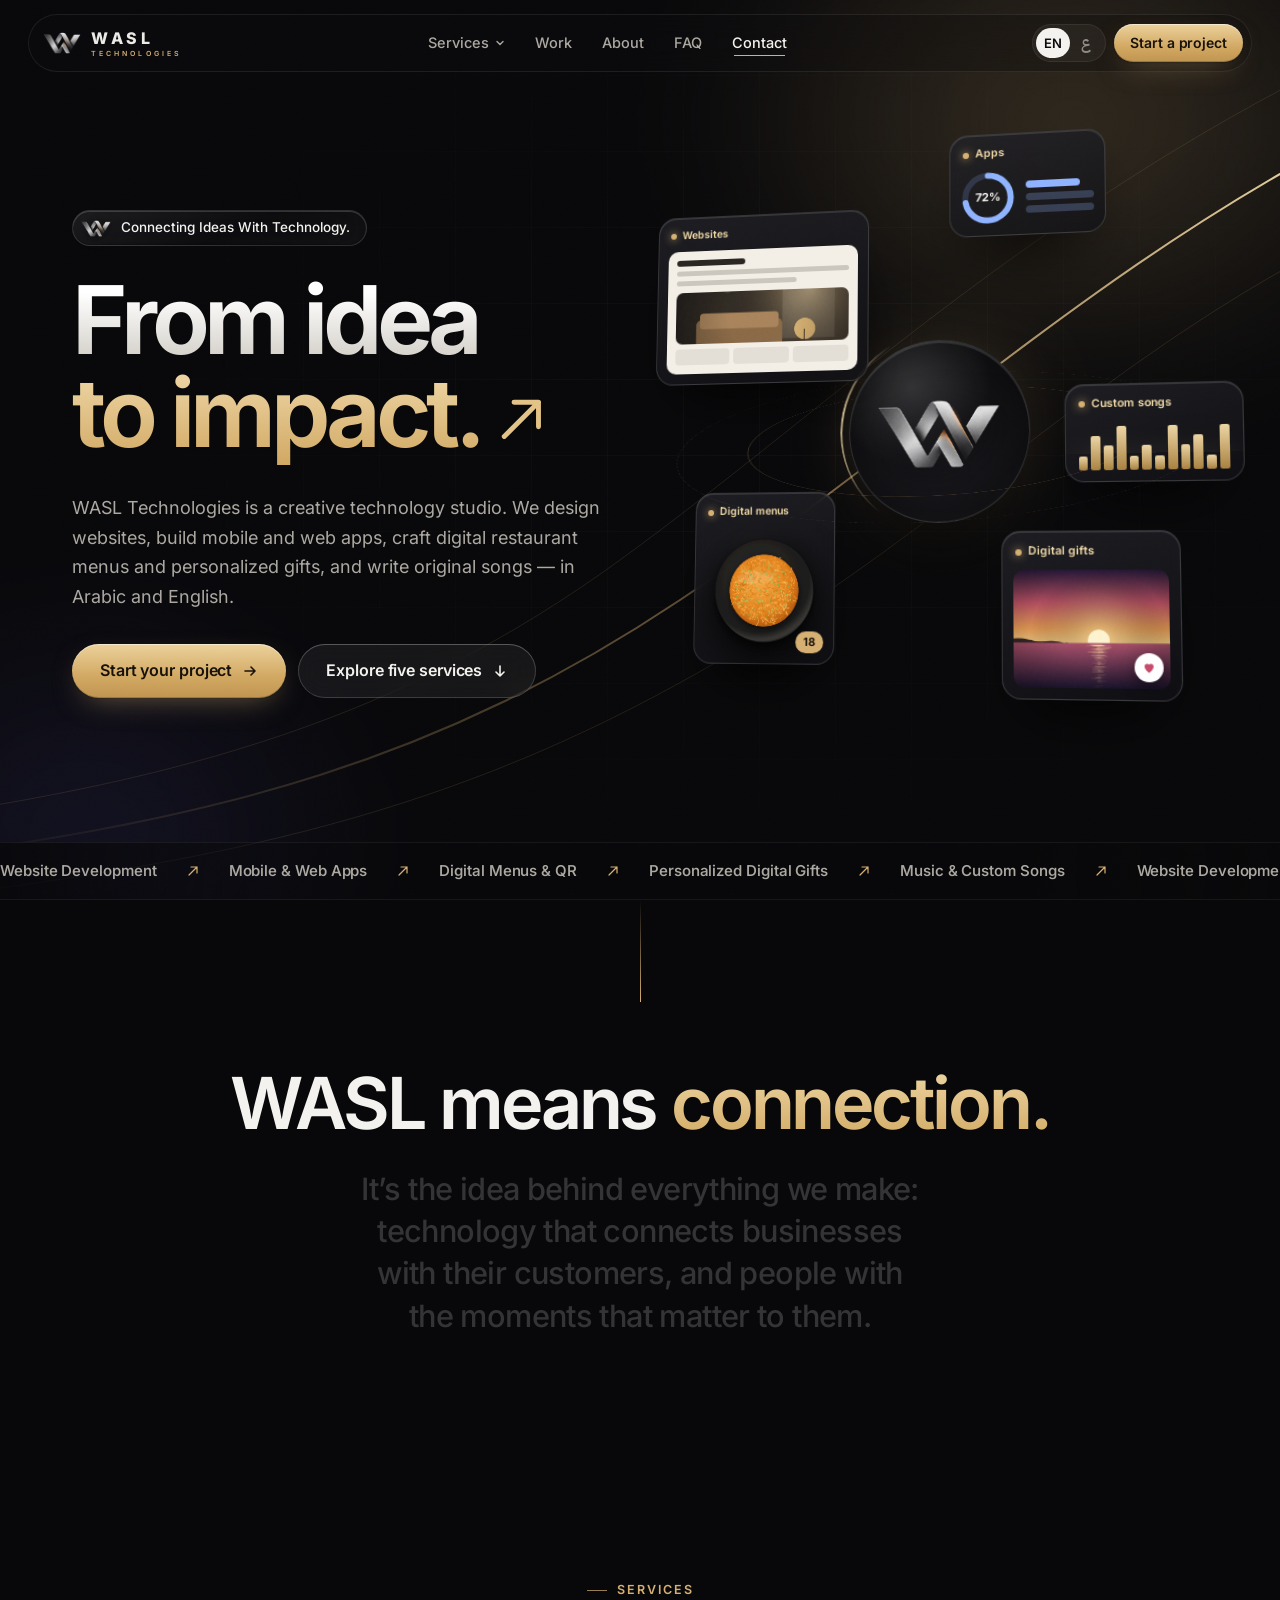
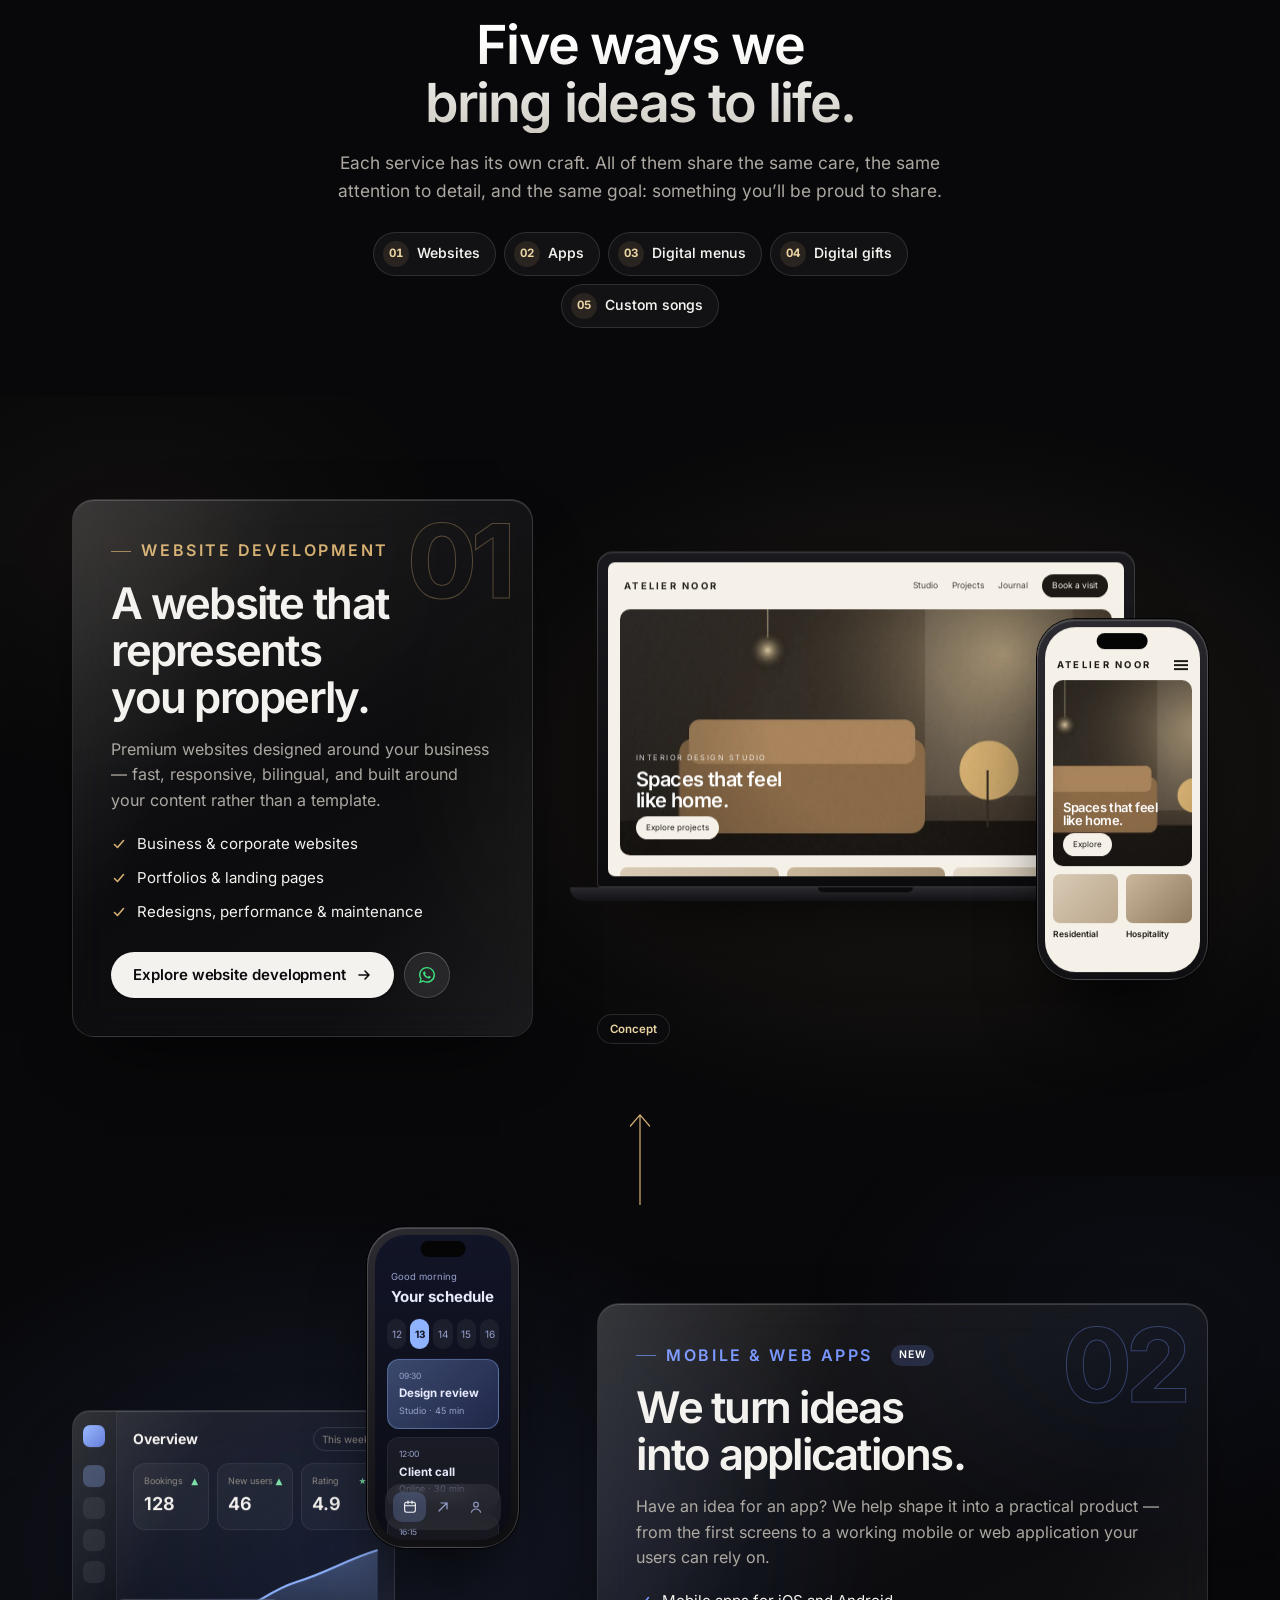
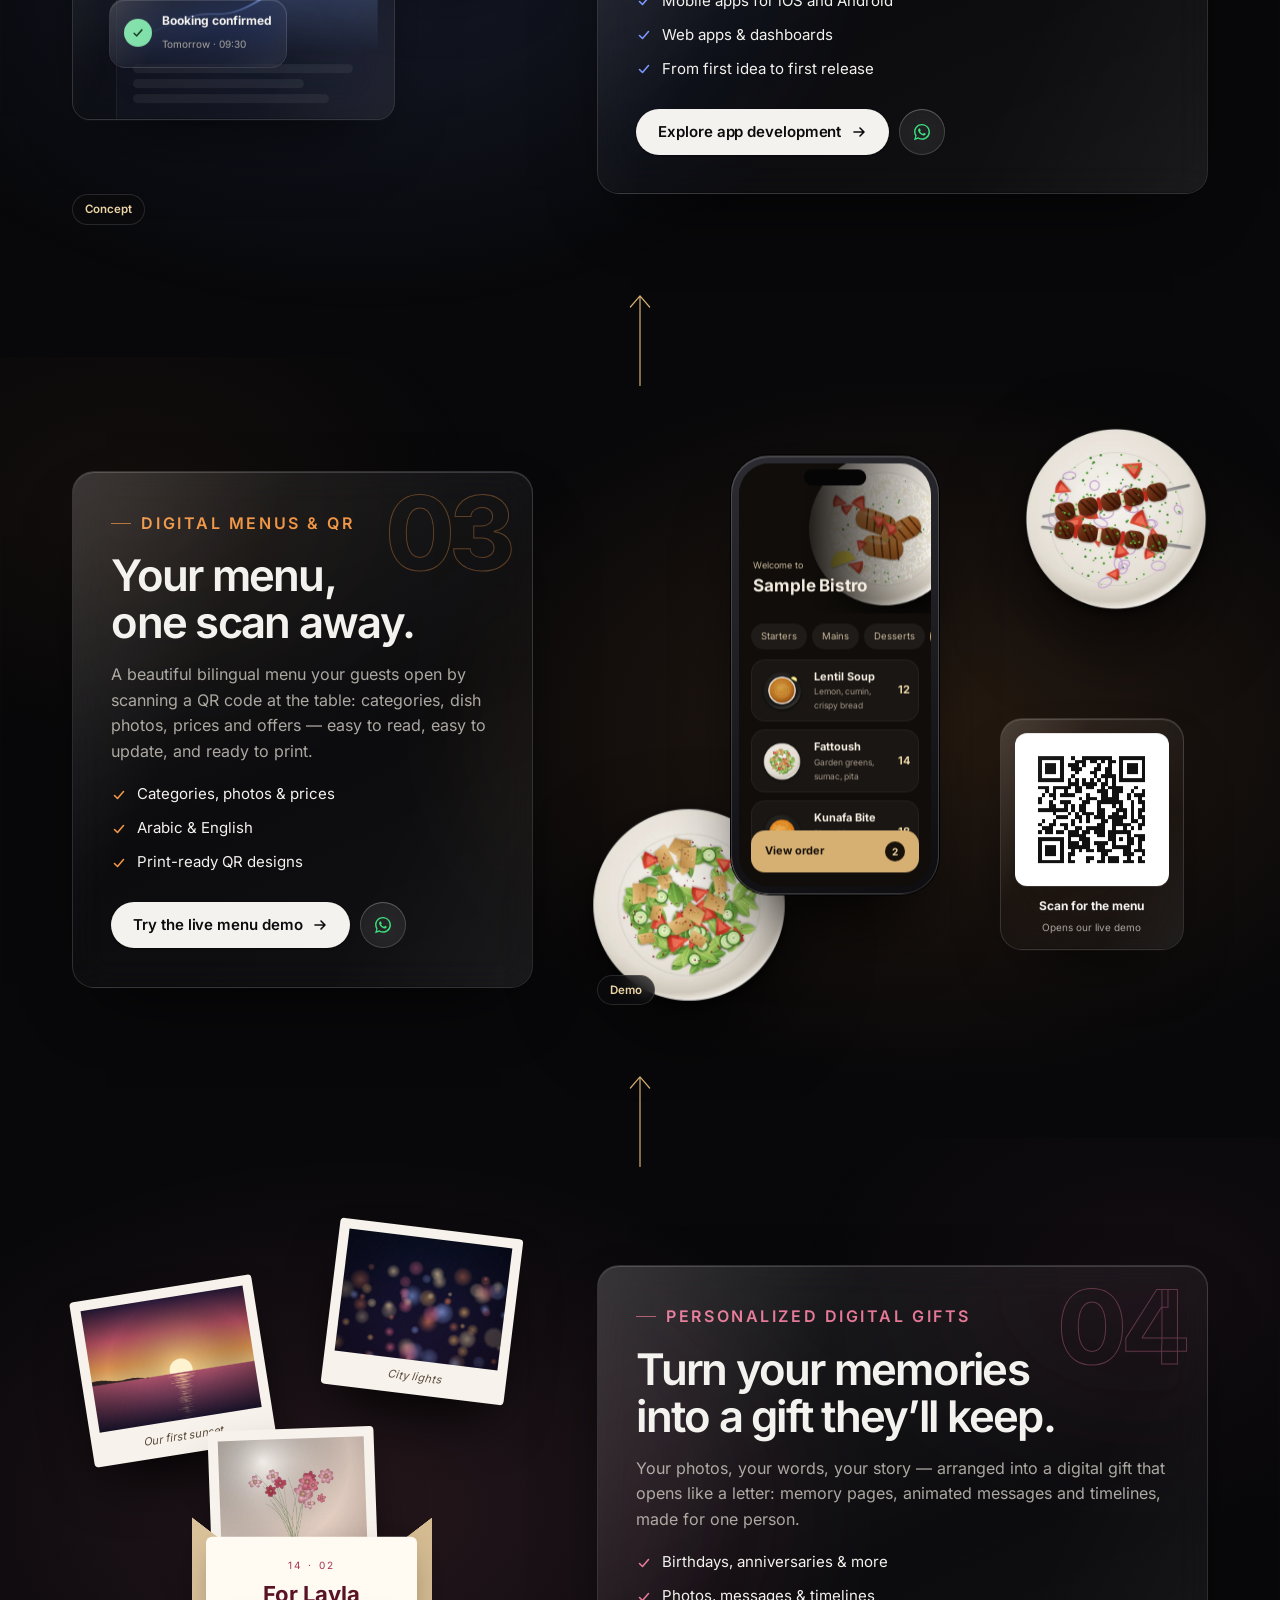
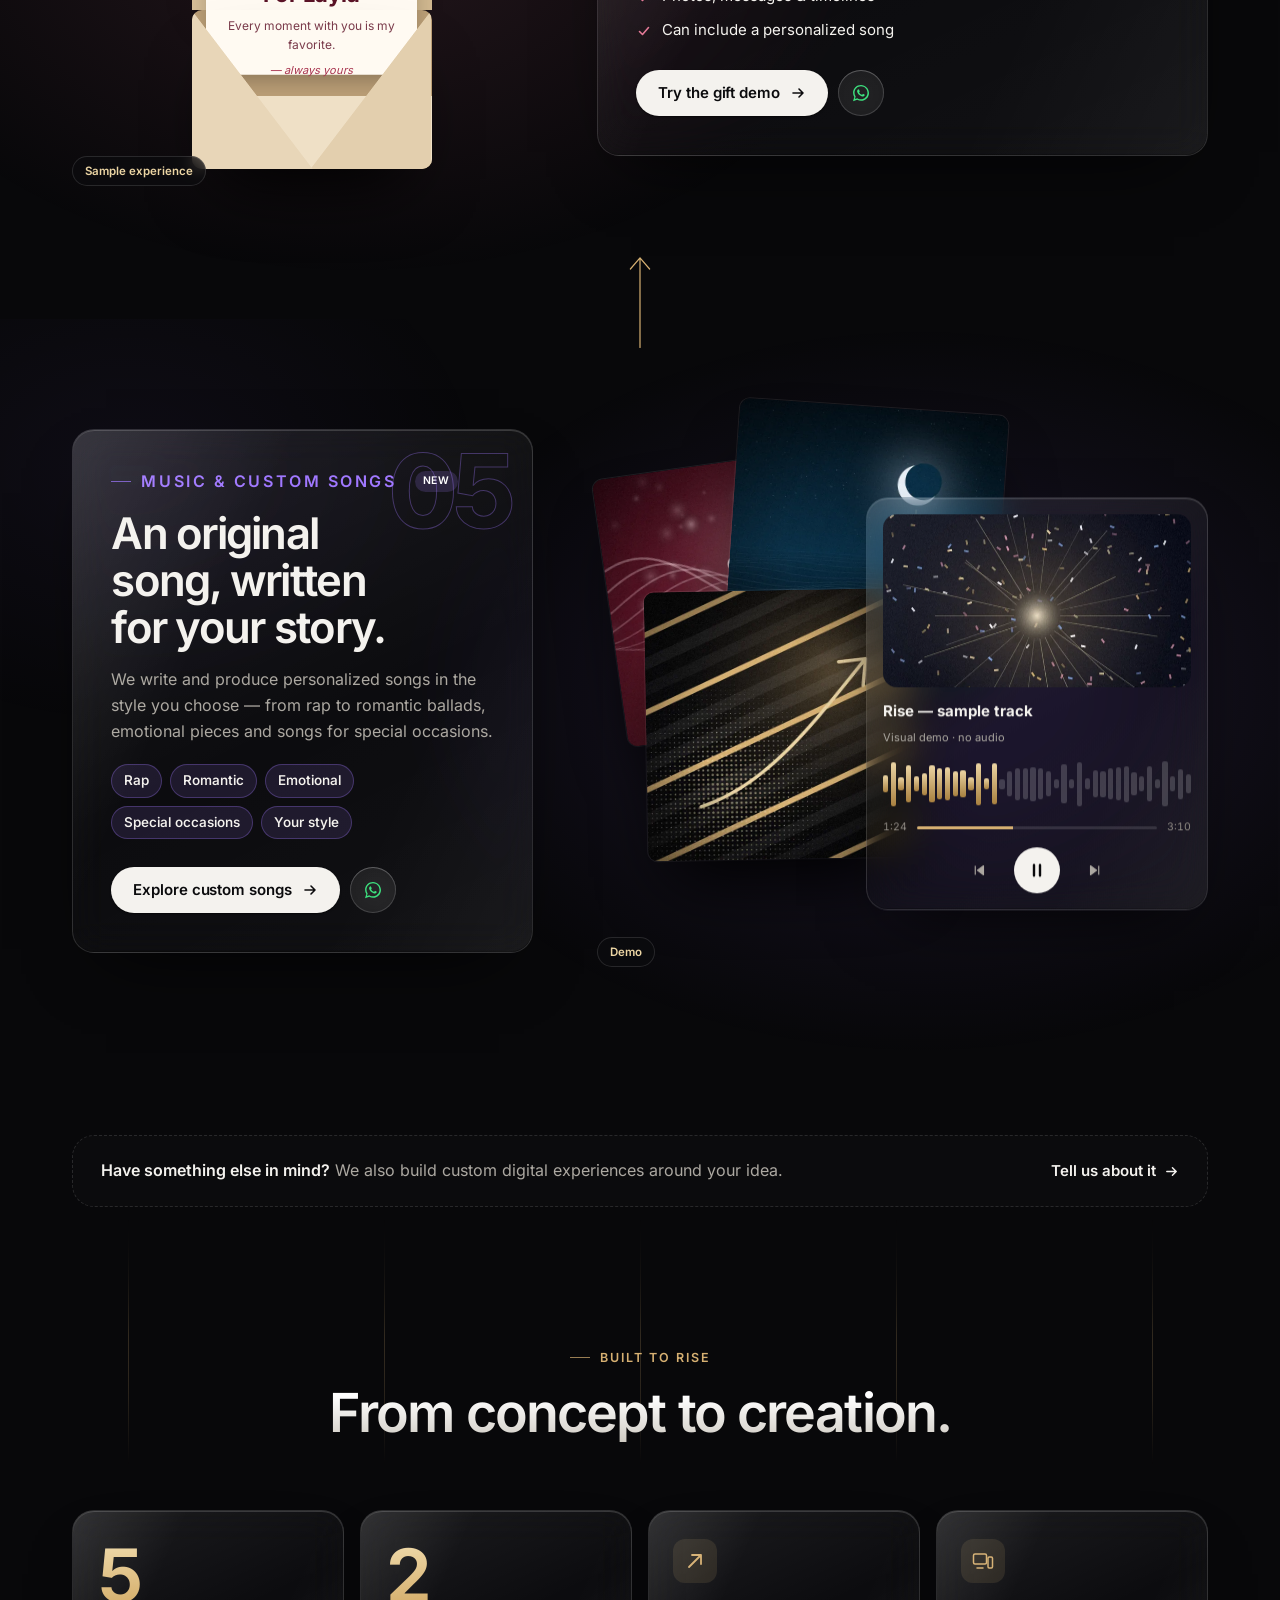
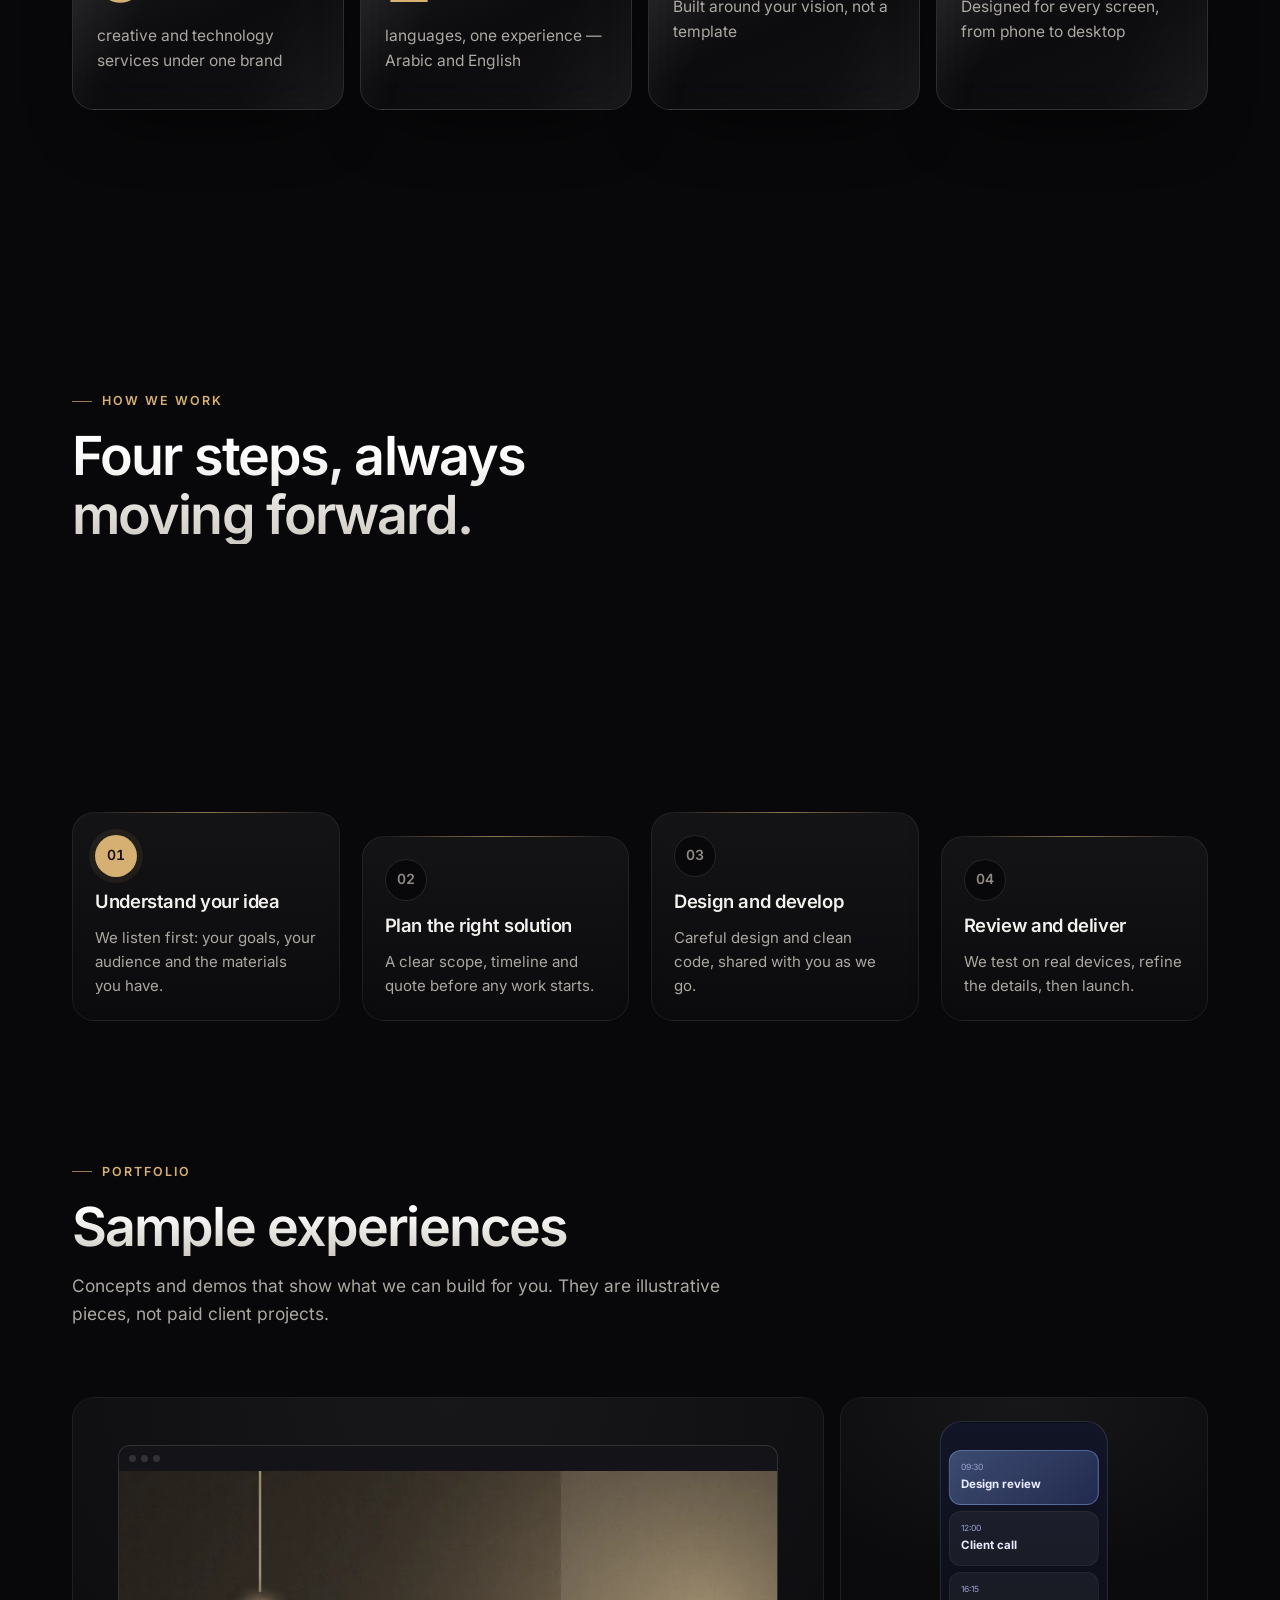
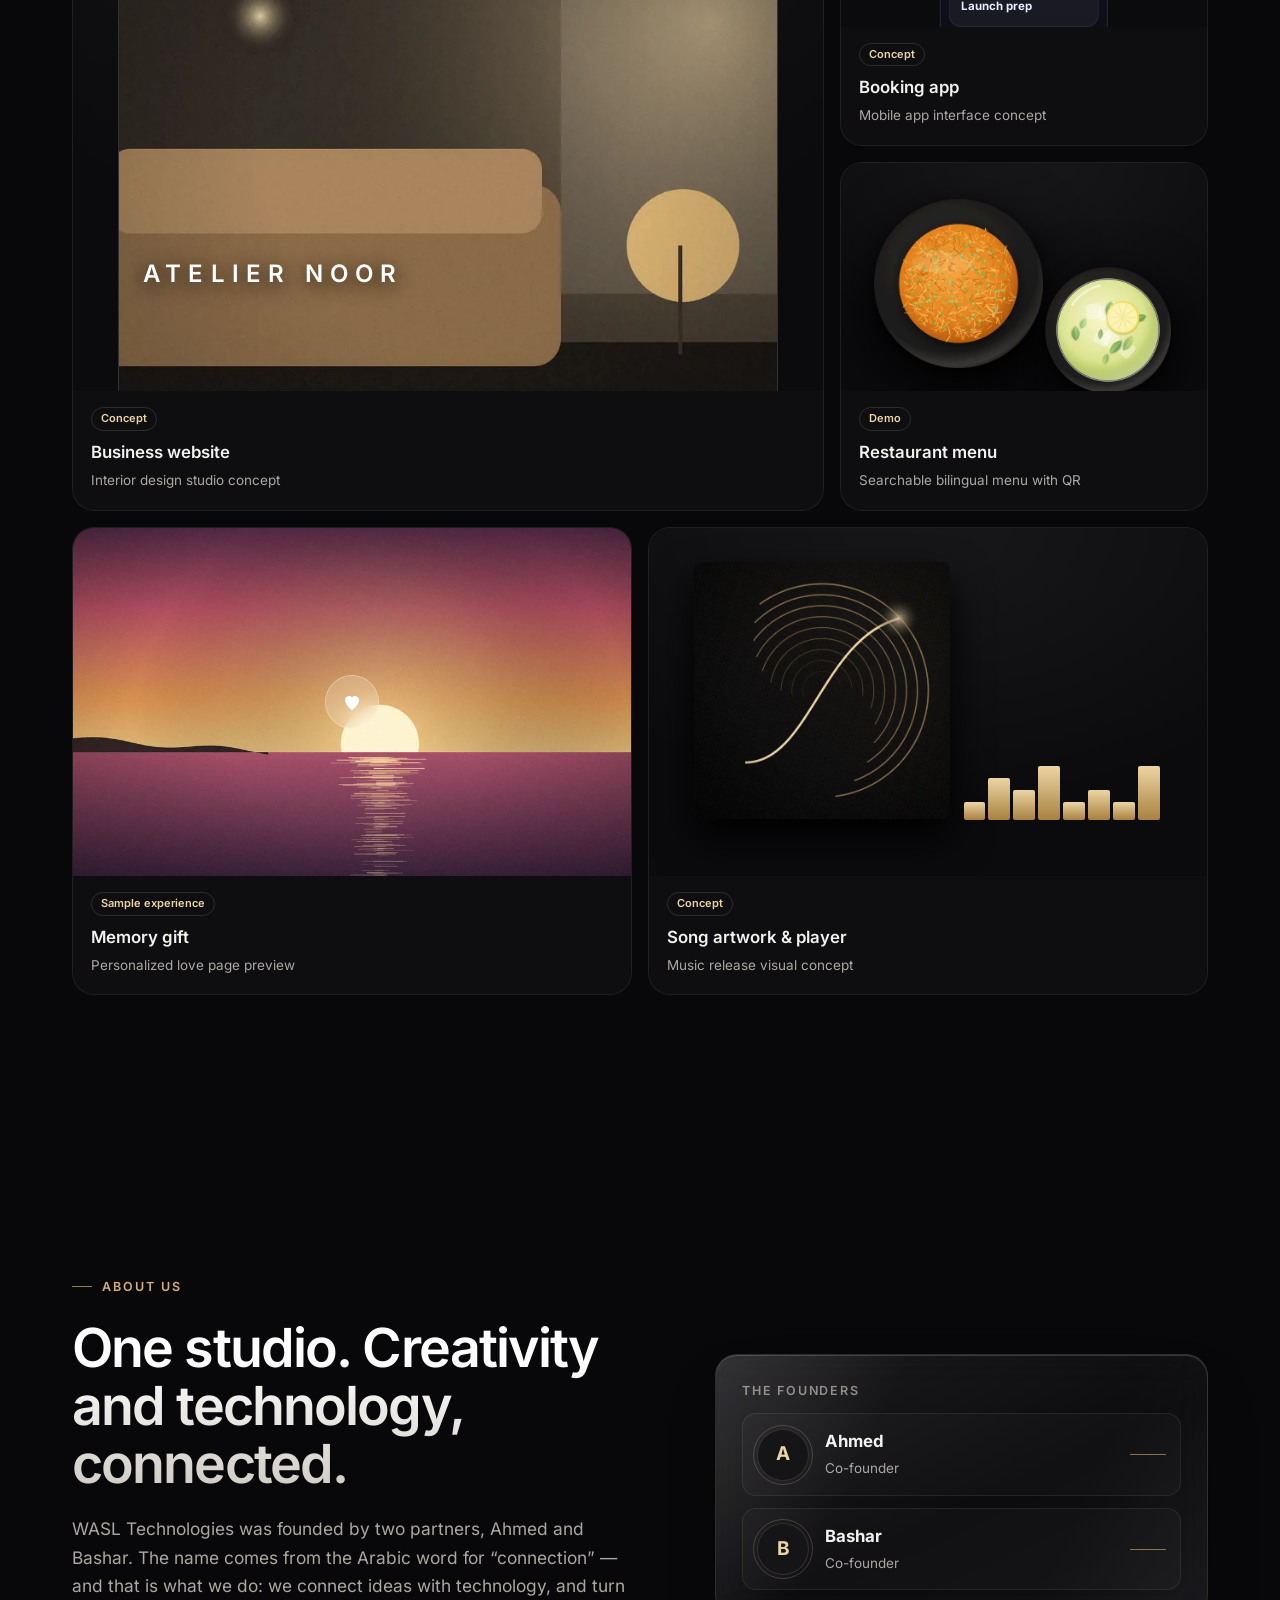
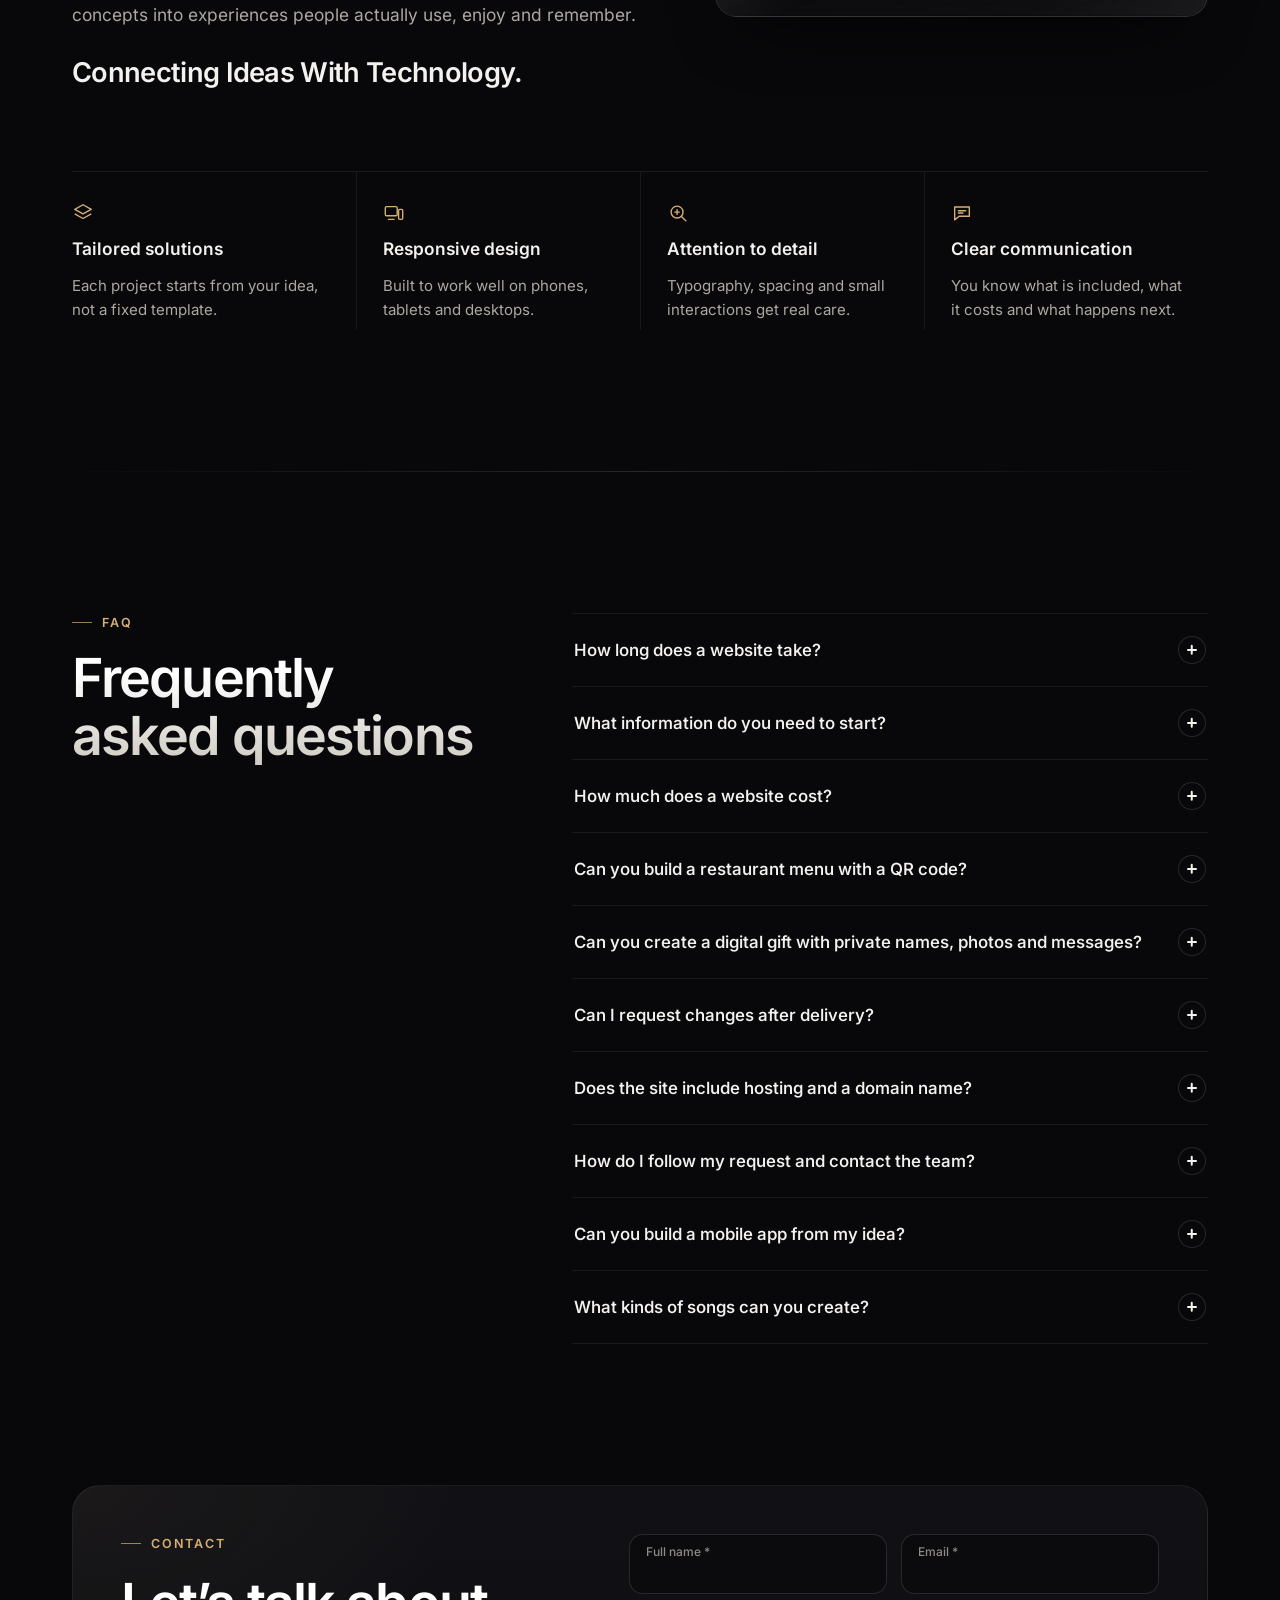
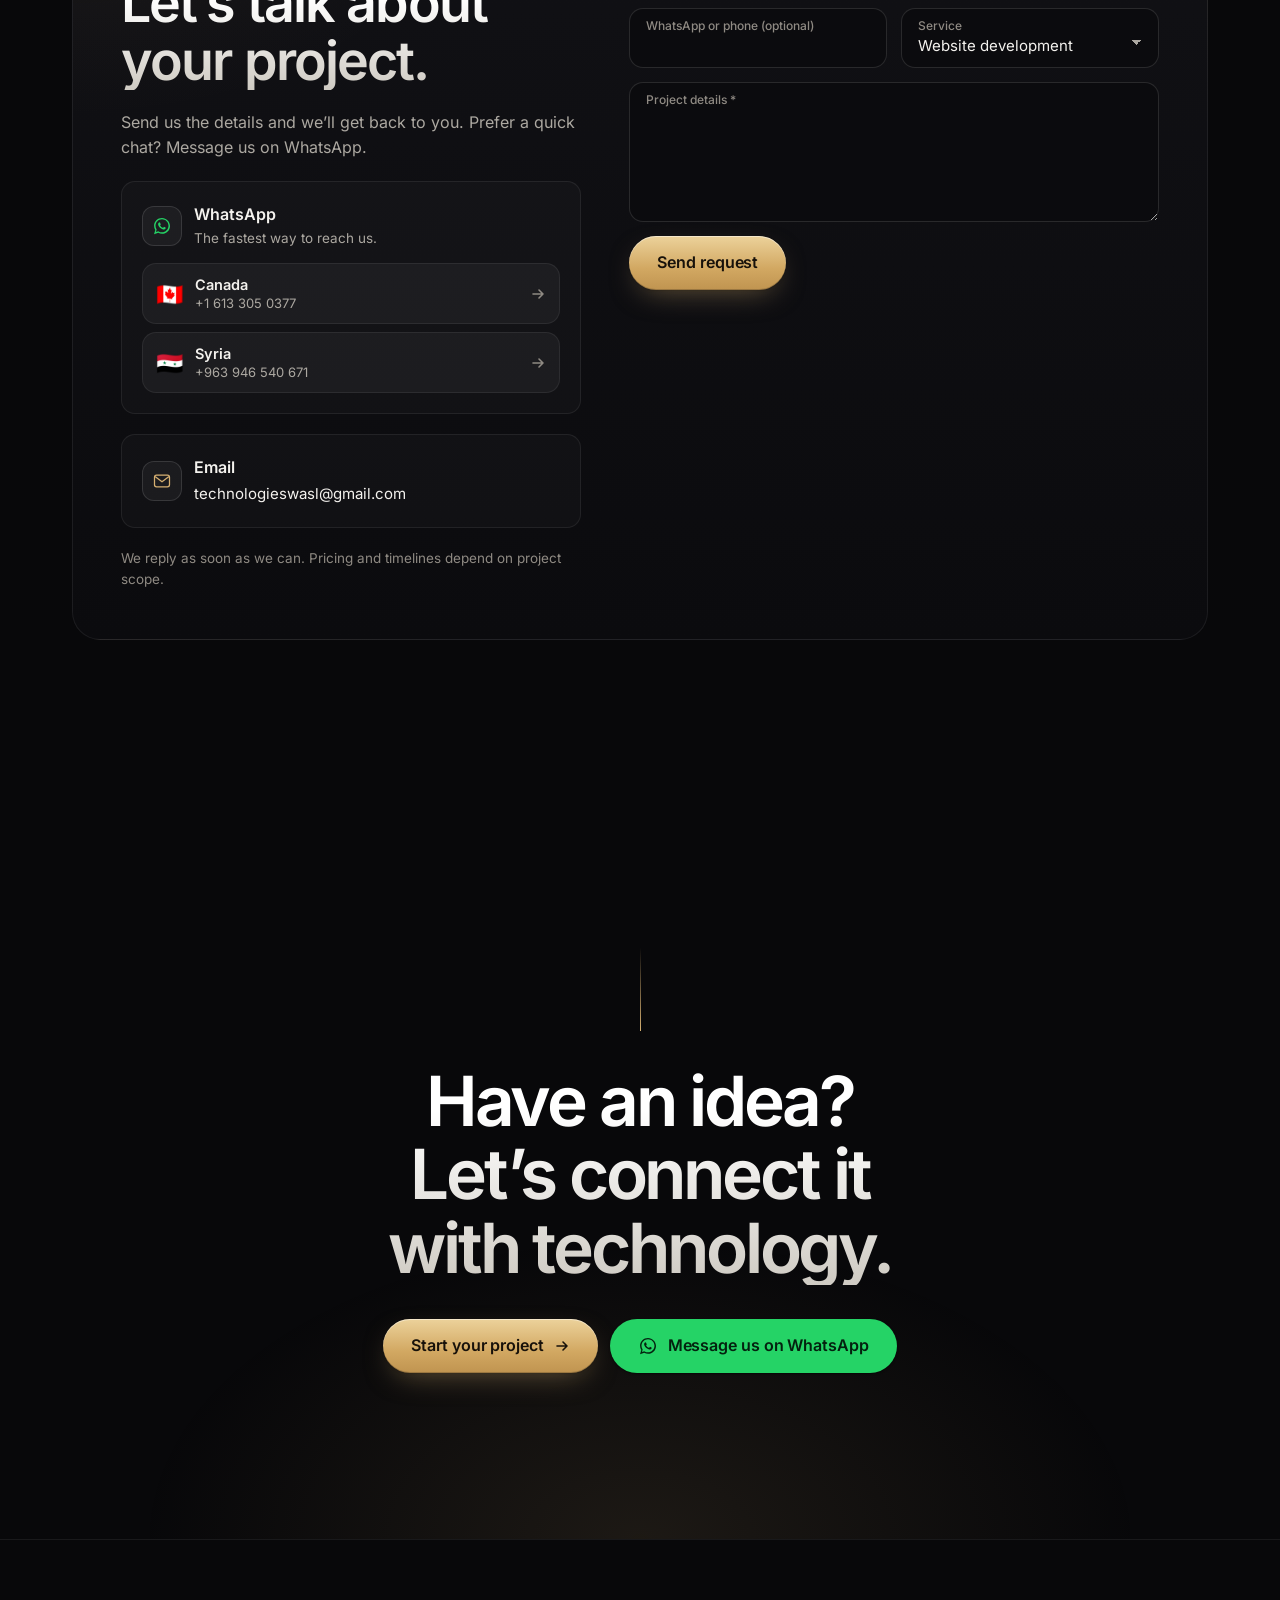
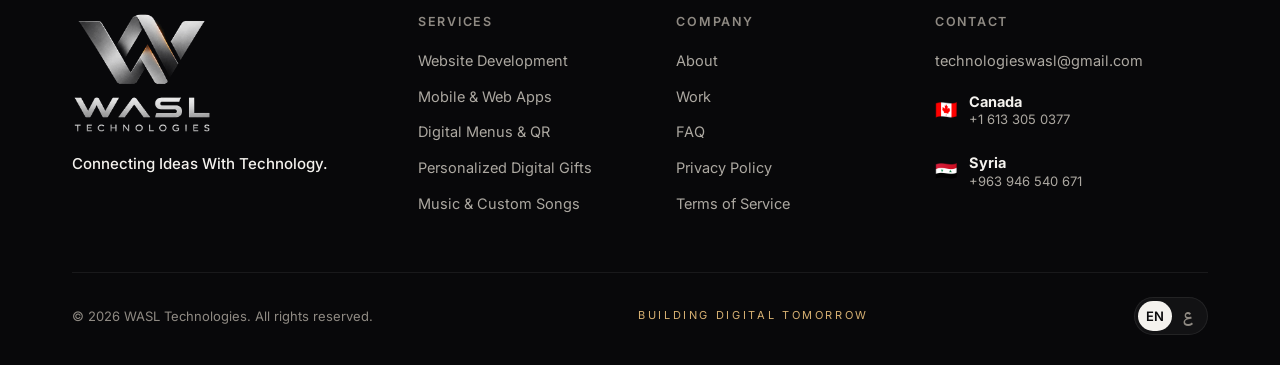
==== commit 91d0912c: "Phase 4: immersive "Rise" redesign and expansion to five services Services - Five core services, eac" ====
--- a/index.html
+++ b/index.html
@@ -65,21 +65,30 @@
   <symbol id="i-chat" viewBox="0 0 24 24"><g fill="none" stroke="currentColor" stroke-width="1.5" stroke-linejoin="round"><path d="M4 5.5h16v10H9l-5 4z"/><path d="M8 9.5h8M8 12h5" stroke-linecap="round"/></g></symbol>
   <symbol id="i-search" viewBox="0 0 24 24"><g fill="none" stroke="currentColor" stroke-width="1.6" stroke-linecap="round"><circle cx="11" cy="11" r="6.5"/><path d="M16 16l4 4"/></g></symbol>
   <symbol id="i-info" viewBox="0 0 24 24"><g fill="none" stroke="currentColor" stroke-width="1.5" stroke-linecap="round"><circle cx="12" cy="12" r="9"/><path d="M12 11v5M12 8h.01"/></g></symbol>
+
+  <symbol id="i-up" viewBox="0 0 24 24"><path d="M6 18L18 6M9 6h9v9" fill="none" stroke="currentColor" stroke-width="1.8" stroke-linecap="round" stroke-linejoin="round"/></symbol>
+  <symbol id="i-app" viewBox="0 0 24 24"><g fill="none" stroke="currentColor" stroke-width="1.5" stroke-linecap="round"><rect x="6" y="2.5" width="12" height="19" rx="3"/><path d="M10.5 18.5h3"/><rect x="9" y="6.5" width="6" height="6" rx="1.5"/></g></symbol>
+  <symbol id="i-phone" viewBox="0 0 24 24"><g fill="none" stroke="currentColor" stroke-width="1.5" stroke-linecap="round"><rect x="6" y="2.5" width="12" height="19" rx="3"/><path d="M10.5 18.5h3"/></g></symbol>
+  <symbol id="i-music" viewBox="0 0 24 24"><g fill="none" stroke="currentColor" stroke-width="1.5" stroke-linecap="round" stroke-linejoin="round"><path d="M9 18V5l11-2v13"/><circle cx="6.5" cy="18" r="2.5"/><circle cx="17.5" cy="16" r="2.5"/></g></symbol>
+  <symbol id="i-spark" viewBox="0 0 24 24"><g fill="none" stroke="currentColor" stroke-width="1.5" stroke-linecap="round" stroke-linejoin="round"><path d="M12 3l1.8 5.2L19 10l-5.2 1.8L12 17l-1.8-5.2L5 10l5.2-1.8z"/></g></symbol>
+  <symbol id="i-cal" viewBox="0 0 24 24"><g fill="none" stroke="currentColor" stroke-width="1.6" stroke-linecap="round"><rect x="4" y="5" width="16" height="15" rx="3"/><path d="M4 10h16M9 3v4M15 3v4"/></g></symbol>
+  <symbol id="i-user" viewBox="0 0 24 24"><g fill="none" stroke="currentColor" stroke-width="1.6" stroke-linecap="round"><circle cx="12" cy="8.5" r="3.5"/><path d="M5 20c1.5-3.5 4-5 7-5s5.5 1.5 7 5"/></g></symbol>
+  <symbol id="i-prev" viewBox="0 0 24 24"><path d="M7 6v12M18 6l-8 6 8 6z" fill="currentColor" stroke="currentColor" stroke-width="1.5" stroke-linejoin="round"/></symbol>
+  <symbol id="i-next" viewBox="0 0 24 24"><path d="M17 6v12M6 6l8 6-8 6z" fill="currentColor" stroke="currentColor" stroke-width="1.5" stroke-linejoin="round"/></symbol>
+  <symbol id="i-pause" viewBox="0 0 24 24"><path d="M8 5v14M16 5v14" stroke="currentColor" stroke-width="3.2" stroke-linecap="round"/></symbol>
+  <symbol id="i-play" viewBox="0 0 24 24"><path d="M8 5l11 7-11 7z" fill="currentColor"/></symbol>
 </svg>
 
 <a class="skip" href="#main" data-i18n="skip">Skip to content</a>
 
+<div class="progress" aria-hidden="true"><i></i></div>
 <header class="nav" id="nav">
   <div class="nav-in">
     <a class="brand" href="#/" aria-label="WASL Technologies — Home"><img src="assets/logo-mark-160.webp" data-fb="logo-mark" width="160" height="90" alt=""><span class="wm"><b>WASL</b><small>TECHNOLOGIES</small></span></a>
     <nav class="nav-links" aria-label="Main">
       <div class="nav-dd">
         <button class="nav-l" id="svc-btn" type="button" aria-expanded="false" aria-controls="svc-panel"><span data-i18n="nav.services">Services</span><svg class="chev" aria-hidden="true"><use href="#i-chev"/></svg></button>
-        <div class="svc-panel" id="svc-panel">
-          <a class="svc-i" href="#/web"><span class="ic"><svg aria-hidden="true"><use href="#i-web"/></svg></span><span><b data-i18n="svc.web">Website Development</b><span data-i18n="svc.web.d">Fast, bilingual websites for businesses and personal brands.</span></span></a>
-          <a class="svc-i" href="#/menus"><span class="ic"><svg aria-hidden="true"><use href="#i-qr"/></svg></span><span><b data-i18n="svc.menus">Digital Menus &amp; QR</b><span data-i18n="svc.menus.d">Restaurant menus your guests open with a single scan.</span></span></a>
-          <a class="svc-i" href="#/gifts"><span class="ic"><svg aria-hidden="true"><use href="#i-gift"/></svg></span><span><b data-i18n="svc.gifts">Personalized Digital Gifts</b><span data-i18n="svc.gifts.d">Photos, messages and custom songs, turned into a gift.</span></span></a>
-        </div>
+        <div class="svc-panel" id="svc-panel"><a class="svc-i" href="#/web"><span class="ic"><svg aria-hidden="true"><use href="#i-web"/></svg></span><span><b data-i18n="svc.web">Website Development</b><span data-i18n="svc.web.d">Premium websites, designed around your business.</span></span></a><a class="svc-i" href="#/apps"><span class="ic"><svg aria-hidden="true"><use href="#i-app"/></svg></span><span><b data-i18n="svc.apps">Mobile &amp; Web Apps</b><span data-i18n="svc.apps.d">We turn ideas into practical applications.</span></span></a><a class="svc-i" href="#/menus"><span class="ic"><svg aria-hidden="true"><use href="#i-qr"/></svg></span><span><b data-i18n="svc.menus">Digital Menus &amp; QR</b><span data-i18n="svc.menus.d">Restaurant menus your guests open with a single scan.</span></span></a><a class="svc-i" href="#/gifts"><span class="ic"><svg aria-hidden="true"><use href="#i-gift"/></svg></span><span><b data-i18n="svc.gifts">Personalized Digital Gifts</b><span data-i18n="svc.gifts.d">Photos, messages and memories, turned into a gift.</span></span></a><a class="svc-i" href="#/music"><span class="ic"><svg aria-hidden="true"><use href="#i-music"/></svg></span><span><b data-i18n="svc.music">Music &amp; Custom Songs</b><span data-i18n="svc.music.d">Original songs written around your story.</span></span></a><a class="svc-all" href="#services"><span data-i18n="nav.allsvc">See all services</span><svg aria-hidden="true"><use href="#i-arrow"/></svg></a></div>
       </div>
       <a class="nav-l" href="#work" data-i18n="nav.work">Work</a>
       <a class="nav-l" href="#about" data-i18n="nav.about">About</a>
@@ -98,11 +107,7 @@
   <nav aria-label="Mobile">
     <a class="m-l" href="#/" data-i18n="nav.home">Home</a>
     <a class="m-l" href="#services" data-i18n="nav.services">Services</a>
-    <div class="m-svc">
-      <a href="#/web"><svg aria-hidden="true"><use href="#i-web"/></svg><span data-i18n="svc.web">Website Development</span></a>
-      <a href="#/menus"><svg aria-hidden="true"><use href="#i-qr"/></svg><span data-i18n="svc.menus">Digital Menus &amp; QR</span></a>
-      <a href="#/gifts"><svg aria-hidden="true"><use href="#i-gift"/></svg><span data-i18n="svc.gifts">Personalized Digital Gifts</span></a>
-    </div>
+    <div class="m-svc"><a href="#/web"><svg aria-hidden="true"><use href="#i-web"/></svg><span data-i18n="svc.web">Website Development</span></a><a href="#/apps"><svg aria-hidden="true"><use href="#i-app"/></svg><span data-i18n="svc.apps">Mobile &amp; Web Apps</span></a><a href="#/menus"><svg aria-hidden="true"><use href="#i-qr"/></svg><span data-i18n="svc.menus">Digital Menus &amp; QR</span></a><a href="#/gifts"><svg aria-hidden="true"><use href="#i-gift"/></svg><span data-i18n="svc.gifts">Personalized Digital Gifts</span></a><a href="#/music"><svg aria-hidden="true"><use href="#i-music"/></svg><span data-i18n="svc.music">Music &amp; Custom Songs</span></a></div>
     <a class="m-l" href="#work" data-i18n="nav.work">Work</a>
     <a class="m-l" href="#about" data-i18n="nav.about">About</a>
     <a class="m-l" href="#faq" data-i18n="nav.faq">FAQ</a>
@@ -116,66 +121,57 @@
 
 <main id="main">
 
-<!-- ===================== HOME ===================== -->
 <div class="view" data-view="home">
 
+<!-- HERO -->
 <section class="hero" id="top" aria-labelledby="hero-h">
-  <div class="hero-bg" aria-hidden="true"><div class="gridl"></div><div class="light"></div><div class="horizon"></div></div>
+  <div class="hero-bg" aria-hidden="true">
+    <div class="aurora a1"></div><div class="aurora a2"></div>
+    <div class="gridl"></div>
+    <svg class="ascent" viewBox="0 0 1440 900" preserveAspectRatio="xMidYMid slice">
+      <defs>
+        <linearGradient id="asc-g" x1="0" y1="1" x2="1" y2="0"><stop offset="0" stop-color="#d6b072" stop-opacity="0"/><stop offset=".55" stop-color="#d6b072" stop-opacity=".55"/><stop offset="1" stop-color="#f3dfae"/></linearGradient>
+        <linearGradient id="asc-f" x1="0" y1="1" x2="0" y2="0"><stop offset="0" stop-color="#d6b072" stop-opacity="0"/><stop offset="1" stop-color="#d6b072" stop-opacity=".12"/></linearGradient>
+      </defs>
+      <path class="asc-fill" d="M-20 860 C 300 820, 520 760, 760 600 S 1180 260, 1460 120 L1460 900 L-20 900Z" fill="url(#asc-f)"/>
+      <path class="asc-ghost" d="M-20 900 C 340 860, 560 800, 800 660 S 1200 340, 1460 220"/>
+      <path class="asc-ghost" d="M-20 820 C 260 780, 480 720, 700 560 S 1120 200, 1460 40"/>
+      <path class="asc-main" id="asc-path" d="M-20 860 C 300 820, 520 760, 760 600 S 1180 260, 1460 120" pathLength="1"/>
+      <circle class="asc-dot-c" r="5"><animateMotion dur="7s" begin="2.6s" repeatCount="indefinite" path="M-20 860 C 300 820, 520 760, 760 600 S 1180 260, 1460 120"/></circle>
+    </svg>
+  </div>
+
   <div class="wrap hero-in">
     <div class="hero-copy">
-      <p class="pill-eb intro" style="--i:0"><span class="dot"></span><span data-i18n="hero.eyebrow">Websites · Digital menus · Digital gifts</span></p>
-      <h1 class="h-hero" id="hero-h"><span class="ln intro" style="--i:1" data-i18n="hero.t1">Connecting ideas</span> <span class="ln gold intro" style="--i:2" data-i18n="hero.t2">with technology.</span></h1>
-      <p class="lead intro" style="--i:3" data-i18n="hero.lead">We design and build websites, QR digital menus and personalized digital gifts. Every detail is considered, every page works in Arabic and English, and everything feels right on any screen.</p>
+      <p class="pill-eb glass intro" style="--i:0"><img src="assets/logo-mark-160.webp" data-fb="logo-mark" width="160" height="90" alt=""><span data-i18n="hero.eyebrow">Connecting Ideas With Technology.</span></p>
+      <h1 class="h-hero" id="hero-h"><span class="ln intro" style="--i:1" data-i18n="hero.t1">From idea</span> <span class="ln gold intro" style="--i:2"><span data-i18n="hero.t2">to impact.</span><svg class="h-arrow" aria-hidden="true" viewBox="0 0 48 48"><path d="M10 38 L38 10 M18 10 H38 V30" fill="none" stroke="currentColor" stroke-width="4" stroke-linecap="round" stroke-linejoin="round"/></svg></span></h1>
+      <p class="lead intro" style="--i:3" data-i18n="hero.lead">WASL Technologies is a creative technology studio. We design websites, build mobile and web apps, craft digital restaurant menus and personalized gifts, and write original songs — in Arabic and English.</p>
       <div class="cta-row intro" style="--i:4">
-        <a class="btn btn-primary btn-lg" href="#contact"><span data-i18n="hero.cta1">Start your project</span><svg class="arr" aria-hidden="true"><use href="#i-arrow"/></svg></a>
-        <a class="btn btn-ghost btn-lg" href="#services" data-i18n="hero.cta2">Explore our services</a>
-      </div>
-      <ul class="proof intro" style="--i:5">
-        <li><svg aria-hidden="true"><use href="#i-check"/></svg><span data-i18n="hero.p1">Arabic &amp; English</span></li>
-        <li><svg aria-hidden="true"><use href="#i-check"/></svg><span data-i18n="hero.p2">Designed for every screen</span></li>
-        <li><svg aria-hidden="true"><use href="#i-check"/></svg><span data-i18n="hero.p3">Clear scope and pricing</span></li>
-      </ul>
-    </div>
-
-    <div class="hero-art" aria-hidden="true">
-      <div class="layer" style="--d:4px">
-        <svg class="links" viewBox="0 0 100 100" preserveAspectRatio="none">
-          <defs><linearGradient id="lg" x1="0" x2="1"><stop offset="0" stop-color="#ecd5a4" stop-opacity="0"/><stop offset=".5" stop-color="#ecd5a4"/><stop offset="1" stop-color="#d6b072" stop-opacity="0"/></linearGradient></defs>
-          <path class="base" d="M50 50 C 42 40, 36 32, 30 26"/><path class="flow" d="M50 50 C 42 40, 36 32, 30 26" pathLength="400"/>
-          <path class="base" d="M50 50 C 62 46, 72 40, 84 34"/><path class="flow b" d="M50 50 C 62 46, 72 40, 84 34" pathLength="400"/>
-          <path class="base" d="M50 50 C 42 62, 34 70, 26 76"/><path class="flow c" d="M50 50 C 42 62, 34 70, 26 76" pathLength="400"/>
-          <path class="base" d="M50 50 C 60 60, 68 68, 75 74"/>
-        </svg>
-      </div>
-      <div class="layer pop" style="--d:-8px;--i:0"><div class="orb"><img src="assets/logo-mark-360.webp" data-fb="logo-mark" width="360" height="203" alt=""></div></div>
-      <div class="layer pop" style="--d:18px;--i:1">
-        <div class="mock m-site float-a">
-          <span class="tagc"><i></i><span data-i18n="art.site">Website</span></span>
-          <div class="bar"><i></i><i></i><i></i><span class="url">yourbrand.com</span></div>
-          <div class="scr"><span class="h" data-i18n="art.h">Ideas, designed.</span><i class="s"></i><i class="s b"></i><i class="cta"></i><div class="tiles"><i></i><i></i><i></i></div></div>
-        </div>
-      </div>
-      <div class="layer pop" style="--d:26px;--i:2">
-        <div class="mock m-menu float-b">
-          <span class="tagc"><i></i><span data-i18n="art.menu">QR menu</span></span>
-          <div class="ph"><div class="notch"></div><span class="t" data-i18n="art.bistro">Sample Bistro</span><div class="dish"></div>
-            <div class="row"><span data-i18n="art.d1">Fattoush</span><em>14</em></div><div class="row"><span data-i18n="art.d2">Kebab</span><em>38</em></div><div class="row"><span data-i18n="art.d3">Lemonade</span><em>10</em></div>
-            <span class="open" data-i18n="art.open">Open menu</span></div>
-        </div>
-      </div>
-      <div class="layer pop" style="--d:34px;--i:3"><div class="mock m-qr float-c"><div data-qr></div><span data-i18n="art.scan">Scan me</span></div></div>
-      <div class="layer pop" style="--d:12px;--i:4">
-        <div class="mock m-gift float-c">
-          <span class="tagc"><i></i><span data-i18n="art.gift">Digital gift</span></span>
-          <svg class="heart"><use href="#i-heart"/></svg>
-          <div class="f" data-i18n="art.for">For Layla</div><div class="m" data-i18n="art.msg">Every moment with you…</div>
-          <div class="track"><span class="play"></span><span class="prog"><i></i></span></div>
-        </div>
-      </div>
-    </div>
-  </div>
+        <a class="btn btn-primary btn-lg magnetic" href="#contact"><span data-i18n="hero.cta1">Start your project</span><svg class="arr" aria-hidden="true"><use href="#i-arrow"/></svg></a>
+        <a class="btn btn-glass btn-lg" href="#services"><span data-i18n="hero.cta2">Explore five services</span><svg aria-hidden="true" class="down"><use href="#i-arrow"/></svg></a>
+      </div>
+    </div>
+
+    <div class="stage" aria-hidden="true">
+      <div class="stage-in">
+        <div class="orbit o1"></div><div class="orbit o2"></div>
+        <div class="core"><div class="core-glass"><img src="assets/logo-mark-360.webp" data-fb="logo-mark" width="360" height="203" alt=""></div></div>
+        <div class="hcard c-web pop" style="--i:0;--z:60px"><div class="chip-h"><i></i><span data-i18n="svc.web.s">Websites</span></div><div class="mini-site"><b></b><i></i><i></i><u></u><div><s></s><s></s><s></s></div></div></div>
+        <div class="hcard c-app pop" style="--i:1;--z:90px"><div class="chip-h"><i></i><span data-i18n="svc.apps.s">Apps</span></div><div class="mini-app"><div class="ring"><svg viewBox="0 0 36 36"><circle cx="18" cy="18" r="15" pathLength="100"/><circle class="v" cx="18" cy="18" r="15" pathLength="100"/></svg><b>72%</b></div><div class="rows"><i></i><i></i><i></i></div></div></div>
+        <div class="hcard c-menu pop" style="--i:2;--z:40px"><div class="chip-h"><i></i><span data-i18n="svc.menus.s">Digital menus</span></div><img src="assets/media/dish-kunafa.webp" width="480" height="480" alt="" loading="lazy"><span class="price">18</span></div>
+        <div class="hcard c-gift pop" style="--i:3;--z:80px"><div class="chip-h"><i></i><span data-i18n="svc.gifts.s">Digital gifts</span></div><img src="assets/media/memory-sunset.webp" width="960" height="720" alt="" loading="lazy"><span class="hrt"><svg><use href="#i-heart"/></svg></span></div>
+        <div class="hcard c-music pop" style="--i:4;--z:70px"><div class="chip-h"><i></i><span data-i18n="svc.music.s">Custom songs</span></div><div class="eq"><i></i><i></i><i></i><i></i><i></i><i></i><i></i><i></i><i></i><i></i><i></i><i></i></div></div>
+      </div>
+    </div>
+  </div>
+
+  <div class="marquee" aria-hidden="true"><div class="mq-track">
+    <span data-i18n="svc.web">Website Development</span><svg><use href="#i-up"/></svg><span data-i18n="svc.apps">Mobile &amp; Web Apps</span><svg><use href="#i-up"/></svg><span data-i18n="svc.menus">Digital Menus &amp; QR</span><svg><use href="#i-up"/></svg><span data-i18n="svc.gifts">Personalized Digital Gifts</span><svg><use href="#i-up"/></svg><span data-i18n="svc.music">Music &amp; Custom Songs</span><svg><use href="#i-up"/></svg>
+    <span data-i18n="svc.web">Website Development</span><svg><use href="#i-up"/></svg><span data-i18n="svc.apps">Mobile &amp; Web Apps</span><svg><use href="#i-up"/></svg><span data-i18n="svc.menus">Digital Menus &amp; QR</span><svg><use href="#i-up"/></svg><span data-i18n="svc.gifts">Personalized Digital Gifts</span><svg><use href="#i-up"/></svg><span data-i18n="svc.music">Music &amp; Custom Songs</span><svg><use href="#i-up"/></svg>
+  </div></div>
 </section>
 
+<!-- STATEMENT -->
 <section class="stmt" aria-labelledby="stmt-h">
   <div class="wrap">
     <h2 id="stmt-h" class="rv"><span data-i18n="stmt.a">WASL means</span> <span class="gold-text" data-i18n="stmt.b">connection.</span></h2>
@@ -183,77 +179,216 @@
   </div>
 </section>
 
-<section class="sec" id="services" aria-labelledby="svc-h" style="padding-top:0">
+<!-- SERVICES -->
+<section id="services" class="svc-wrap" aria-labelledby="svc-h">
+  <div class="wrap sec-head center">
+    <p class="eyebrow rv" data-i18n="svcs.eb">Services</p>
+    <h2 class="h-sec rv" style="--i:1" id="svc-h" data-i18n="svcs.h">Five ways we bring ideas to life.</h2>
+    <p class="lead rv" style="--i:2" data-i18n="svcs.lead">Each service has its own craft. All of them share the same care, the same attention to detail, and the same goal: something you’ll be proud to share.</p>
+    <nav class="svc-index rv" style="--i:3" aria-label="Services">
+      <a href="#s-web"><b>01</b><span data-i18n="svc.web.s">Websites</span></a><a href="#s-apps"><b>02</b><span data-i18n="svc.apps.s">Apps</span></a><a href="#s-menus"><b>03</b><span data-i18n="svc.menus.s">Digital menus</span></a><a href="#s-gifts"><b>04</b><span data-i18n="svc.gifts.s">Digital gifts</span></a><a href="#s-music"><b>05</b><span data-i18n="svc.music.s">Custom songs</span></a>
+    </nav>
+  </div>
+
+  <!-- 01 WEB -->
+  <article class="scene t-web" id="s-web" aria-labelledby="s1-h">
+    <div class="wrap scene-in">
+      <div class="scene-txt glass-panel rv">
+        <span class="s-num">01</span>
+        <p class="eyebrow" data-i18n="svc.web">Website Development</p>
+        <h3 class="h-scene" id="s1-h" data-i18n="web.h">A website that represents you properly.</h3>
+        <p data-i18n="web.p">Premium websites designed around your business — fast, responsive, bilingual, and built around your content rather than a template.</p>
+        <ul class="ticks"><li><svg aria-hidden="true"><use href="#i-check"/></svg><span data-i18n="web.b1">Business &amp; corporate websites</span></li><li><svg aria-hidden="true"><use href="#i-check"/></svg><span data-i18n="web.b2">Portfolios &amp; landing pages</span></li><li><svg aria-hidden="true"><use href="#i-check"/></svg><span data-i18n="web.b3">Redesigns, performance &amp; maintenance</span></li></ul>
+        <div class="s-acts"><a class="btn btn-light" href="#/web"><span data-i18n="web.cta">Explore website development</span><svg class="arr" aria-hidden="true"><use href="#i-arrow"/></svg></a><a class="btn btn-glass btn-ic" href="#whatsapp" data-wa data-i18n-attr="aria-label:wa.fab" aria-label="WhatsApp"><svg aria-hidden="true"><use href="#i-wa"/></svg></a></div>
+      </div>
+      <div class="scene-vis tilt" aria-hidden="true">
+        <div class="laptop rise" data-speed="-0.04">
+          <div class="lp-screen"><div class="lp-scroll">
+            <div class="site">
+              <div class="site-nav"><b>ATELIER&nbsp;NOOR</b><span>Studio</span><span>Projects</span><span>Journal</span><em>Book a visit</em></div>
+              <div class="site-hero"><img src="assets/media/scene-interior.webp" width="1200" height="771" alt="" loading="lazy"><div class="sh-txt"><small>Interior design studio</small><strong>Spaces that feel like home.</strong><em>Explore projects</em></div></div>
+              <div class="site-row"><div><i></i><span>Residential</span></div><div><i></i><span>Hospitality</span></div><div><i></i><span>Workspaces</span></div></div>
+              <div class="site-feature"><img src="assets/media/memory-mountains.webp" width="960" height="720" alt="" loading="lazy"><div><small>Journal</small><strong>Designing with natural light</strong><p></p><p></p></div></div>
+              <div class="site-foot"><b>ATELIER NOOR</b><span></span><span></span></div>
+            </div>
+          </div></div>
+          <div class="lp-base"></div>
+        </div>
+        <div class="phone ph-web rise" data-speed="0.06"><div class="ph-scr"><div class="site m">
+          <div class="site-nav"><b>ATELIER NOOR</b><i class="burger-i"></i></div>
+          <div class="site-hero"><img src="assets/media/scene-interior.webp" width="1200" height="771" alt="" loading="lazy"><div class="sh-txt"><strong>Spaces that feel like home.</strong><em>Explore</em></div></div>
+          <div class="site-row"><div><i></i><span>Residential</span></div><div><i></i><span>Hospitality</span></div></div>
+        </div></div></div>
+        <span class="tag-demo" data-i18n="tag.concept">Concept</span>
+      </div>
+    </div>
+  </article>
+
+  <div class="connector" aria-hidden="true"><svg viewBox="0 0 40 120"><path d="M20 118 C 20 80, 20 40, 20 8 M8 20 L20 6 L32 20"/></svg></div>
+
+  <!-- 02 APPS -->
+  <article class="scene t-apps rev" id="s-apps" aria-labelledby="s2-h">
+    <div class="wrap scene-in">
+      <div class="scene-txt glass-panel rv">
+        <span class="s-num">02</span>
+        <p class="eyebrow"><span data-i18n="svc.apps">Mobile &amp; Web Apps</span><span class="new" data-i18n="tag.new">New</span></p>
+        <h3 class="h-scene" id="s2-h" data-i18n="apps.h">We turn ideas into applications.</h3>
+        <p data-i18n="apps.p">Have an idea for an app? We help shape it into a practical product — from the first screens to a working mobile or web application your users can rely on.</p>
+        <ul class="ticks"><li><svg aria-hidden="true"><use href="#i-check"/></svg><span data-i18n="apps.b1">Mobile apps for iOS and Android</span></li><li><svg aria-hidden="true"><use href="#i-check"/></svg><span data-i18n="apps.b2">Web apps &amp; dashboards</span></li><li><svg aria-hidden="true"><use href="#i-check"/></svg><span data-i18n="apps.b3">From first idea to first release</span></li></ul>
+        <div class="s-acts"><a class="btn btn-light" href="#/apps"><span data-i18n="apps.cta">Explore app development</span><svg class="arr" aria-hidden="true"><use href="#i-arrow"/></svg></a><a class="btn btn-glass btn-ic" href="#whatsapp" data-wa data-i18n-attr="aria-label:wa.fab" aria-label="WhatsApp"><svg aria-hidden="true"><use href="#i-wa"/></svg></a></div>
+      </div>
+      <div class="scene-vis tilt" aria-hidden="true">
+        <div class="dash glass-card rise" data-speed="-0.05">
+          <div class="dash-side"><b></b><i class="on"></i><i></i><i></i><i></i></div>
+          <div class="dash-main">
+            <div class="dash-top"><strong data-i18n="appv.dash">Overview</strong><span data-i18n="appv.week">This week</span></div>
+            <div class="dash-kpis"><div><small data-i18n="appv.k1">Bookings</small><b>128</b><em>▲</em></div><div><small data-i18n="appv.k2">New users</small><b>46</b><em>▲</em></div><div><small data-i18n="appv.k3">Rating</small><b>4.9</b><em>★</em></div></div>
+            <svg class="dash-chart" viewBox="0 0 300 110" preserveAspectRatio="none"><defs><linearGradient id="dc-f" x1="0" y1="0" x2="0" y2="1"><stop offset="0" stop-color="#8fb3ff" stop-opacity=".35"/><stop offset="1" stop-color="#8fb3ff" stop-opacity="0"/></linearGradient></defs><path d="M0 95 C 40 90, 60 70, 100 72 S 160 50, 200 40 S 260 18, 300 8 L300 110 L0 110Z" fill="url(#dc-f)"/><path class="dc-line" d="M0 95 C 40 90, 60 70, 100 72 S 160 50, 200 40 S 260 18, 300 8" pathLength="1"/></svg>
+            <div class="dash-list"><i></i><i></i><i></i></div>
+          </div>
+        </div>
+        <div class="phone ph-app rise" data-speed="0.07"><div class="ph-scr app" data-app>
+          <div class="app-top"><span data-i18n="appv.hi">Good morning</span><b data-i18n="appv.name">Your schedule</b></div>
+          <div class="app-days"><span>12</span><span class="on">13</span><span>14</span><span>15</span><span>16</span></div>
+          <div class="app-screen on" data-s="0">
+            <div class="app-card hl"><small>09:30</small><b data-i18n="appv.c1">Design review</b><span data-i18n="appv.c1d">Studio · 45 min</span></div>
+            <div class="app-card"><small>12:00</small><b data-i18n="appv.c2">Client call</b><span data-i18n="appv.c2d">Online · 30 min</span></div>
+            <div class="app-card"><small>16:15</small><b data-i18n="appv.c3">Launch prep</b><span data-i18n="appv.c3d">Team · 1 h</span></div>
+          </div>
+          <div class="app-screen" data-s="1"><div class="app-ring"><svg viewBox="0 0 36 36"><circle cx="18" cy="18" r="15" pathLength="100"/><circle class="v" cx="18" cy="18" r="15" pathLength="100"/></svg><b>72%</b><small data-i18n="appv.goal">Weekly goal</small></div><div class="app-bars"><i style="--h:40%"></i><i style="--h:55%"></i><i style="--h:48%"></i><i style="--h:70%"></i><i style="--h:82%"></i><i style="--h:90%"></i></div></div>
+          <div class="app-screen" data-s="2"><div class="app-profile"><span class="av2">L</span><b>Layla</b><small data-i18n="appv.member">Member since 2026</small></div><div class="app-toggle"><span data-i18n="appv.notif">Notifications</span><i class="sw on"></i></div><div class="app-toggle"><span data-i18n="appv.dark">Dark mode</span><i class="sw on"></i></div></div>
+          <div class="app-tabs"><button type="button" class="on" data-t="0" tabindex="-1"><svg><use href="#i-cal"/></svg></button><button type="button" data-t="1" tabindex="-1"><svg><use href="#i-up"/></svg></button><button type="button" data-t="2" tabindex="-1"><svg><use href="#i-user"/></svg></button></div>
+        </div></div>
+        <div class="toast glass-card rise" data-speed="0.12"><span class="t-ic"><svg><use href="#i-check"/></svg></span><div><b data-i18n="appv.toast">Booking confirmed</b><small data-i18n="appv.toastd">Tomorrow · 09:30</small></div></div>
+        <span class="tag-demo" data-i18n="tag.concept">Concept</span>
+      </div>
+    </div>
+  </article>
+
+  <div class="connector" aria-hidden="true"><svg viewBox="0 0 40 120"><path d="M20 118 C 20 80, 20 40, 20 8 M8 20 L20 6 L32 20"/></svg></div>
+
+  <!-- 03 MENUS -->
+  <article class="scene t-menus" id="s-menus" aria-labelledby="s3-h">
+    <div class="wrap scene-in">
+      <div class="scene-txt glass-panel rv">
+        <span class="s-num">03</span>
+        <p class="eyebrow" data-i18n="svc.menus">Digital Menus &amp; QR</p>
+        <h3 class="h-scene" id="s3-h" data-i18n="menus.h">Your menu, one scan away.</h3>
+        <p data-i18n="menus.p">A beautiful bilingual menu your guests open by scanning a QR code at the table: categories, dish photos, prices and offers — easy to read, easy to update, and ready to print.</p>
+        <ul class="ticks"><li><svg aria-hidden="true"><use href="#i-check"/></svg><span data-i18n="menus.b1">Categories, photos &amp; prices</span></li><li><svg aria-hidden="true"><use href="#i-check"/></svg><span data-i18n="menus.b2">Arabic &amp; English</span></li><li><svg aria-hidden="true"><use href="#i-check"/></svg><span data-i18n="menus.b3">Print-ready QR designs</span></li></ul>
+        <div class="s-acts"><a class="btn btn-light" href="#/menus"><span data-i18n="menus.cta">Try the live menu demo</span><svg class="arr" aria-hidden="true"><use href="#i-arrow"/></svg></a><a class="btn btn-glass btn-ic" href="#whatsapp" data-wa data-i18n-attr="aria-label:wa.fab" aria-label="WhatsApp"><svg aria-hidden="true"><use href="#i-wa"/></svg></a></div>
+      </div>
+      <div class="scene-vis tilt" aria-hidden="true">
+        <img class="float-dish d1 rise" data-speed="-0.09" src="assets/media/dish-fattoush.webp" width="480" height="480" alt="" loading="lazy">
+        <img class="float-dish d2 rise" data-speed="0.1" src="assets/media/dish-beefKebab.webp" width="480" height="480" alt="" loading="lazy">
+        <div class="phone ph-menu rise" data-speed="0.03"><div class="ph-scr menu-ui">
+          <div class="mu-hero"><img src="assets/media/dish-grilledChicken.webp" width="480" height="480" alt="" loading="lazy"><div><small data-i18n="vis.welcome">Welcome to</small><b data-i18n="vis.menu">Sample Bistro</b></div></div>
+          <div class="mu-chips" data-cycle><span class="on" data-i18n="mp.c.Starters">Starters</span><span data-i18n="mp.c.Mains">Mains</span><span data-i18n="mp.c.Desserts">Desserts</span><span data-i18n="mp.c.Drinks">Drinks</span></div>
+          <div class="mu-list">
+            <div class="mu-item"><img src="assets/media/dish-lentilSoup.webp" width="480" height="480" alt="" loading="lazy"><div><b data-i18n="dish.lentil">Lentil Soup</b><small data-i18n="dish.lentil.d">Lemon, cumin, crispy bread</small></div><em>12</em></div>
+            <div class="mu-item"><img src="assets/media/dish-fattoush.webp" width="480" height="480" alt="" loading="lazy"><div><b data-i18n="dish.fattoush">Fattoush</b><small data-i18n="dish.fattoush.d">Garden greens, sumac, pita</small></div><em>14</em></div>
+            <div class="mu-item"><img src="assets/media/dish-kunafa.webp" width="480" height="480" alt="" loading="lazy"><div><b data-i18n="dish.kunafa">Kunafa Bite</b><small data-i18n="dish.kunafa.d">Pistachio, orange blossom</small></div><em>18</em></div>
+          </div>
+          <div class="mu-bar"><span data-i18n="vis.order">View order</span><b>2</b></div>
+        </div></div>
+        <div class="qr-glass glass-card rise" data-speed="0.14"><div class="qr-w" data-qr></div><b data-i18n="vis.qr">Scan for the menu</b><small data-i18n="vis.qr2">Opens our live demo</small></div>
+        <span class="tag-demo" data-i18n="tag.demo">Demo</span>
+      </div>
+    </div>
+  </article>
+
+  <div class="connector" aria-hidden="true"><svg viewBox="0 0 40 120"><path d="M20 118 C 20 80, 20 40, 20 8 M8 20 L20 6 L32 20"/></svg></div>
+
+  <!-- 04 GIFTS -->
+  <article class="scene t-gifts rev" id="s-gifts" aria-labelledby="s4-h">
+    <div class="wrap scene-in">
+      <div class="scene-txt glass-panel rv">
+        <span class="s-num">04</span>
+        <p class="eyebrow" data-i18n="svc.gifts">Personalized Digital Gifts</p>
+        <h3 class="h-scene" id="s4-h" data-i18n="gifts.h">Turn your memories into a gift they’ll keep.</h3>
+        <p data-i18n="gifts.p">Your photos, your words, your story — arranged into a digital gift that opens like a letter: memory pages, animated messages and timelines, made for one person.</p>
+        <ul class="ticks"><li><svg aria-hidden="true"><use href="#i-check"/></svg><span data-i18n="gifts.b1">Birthdays, anniversaries &amp; more</span></li><li><svg aria-hidden="true"><use href="#i-check"/></svg><span data-i18n="gifts.b2">Photos, messages &amp; timelines</span></li><li><svg aria-hidden="true"><use href="#i-check"/></svg><span data-i18n="gifts.b3">Can include a personalized song</span></li></ul>
+        <div class="s-acts"><a class="btn btn-light" href="#/gifts"><span data-i18n="gifts.cta">Try the gift demo</span><svg class="arr" aria-hidden="true"><use href="#i-arrow"/></svg></a><a class="btn btn-glass btn-ic" href="#whatsapp" data-wa data-i18n-attr="aria-label:wa.fab" aria-label="WhatsApp"><svg aria-hidden="true"><use href="#i-wa"/></svg></a></div>
+      </div>
+      <div class="scene-vis tilt" aria-hidden="true">
+        <div class="polaroids">
+          <figure class="pol p1 rise" data-speed="-0.06"><img src="assets/media/memory-sunset.webp" width="960" height="720" alt="" loading="lazy"><figcaption data-i18n="gv.p1">Our first sunset</figcaption></figure>
+          <figure class="pol p2 rise" data-speed="0.05"><img src="assets/media/memory-city.webp" width="960" height="720" alt="" loading="lazy"><figcaption data-i18n="gv.p2">City lights</figcaption></figure>
+          <figure class="pol p3 rise" data-speed="-0.02"><img src="assets/media/memory-flowers.webp" width="960" height="720" alt="" loading="lazy"><figcaption data-i18n="gv.p3">Spring</figcaption></figure>
+        </div>
+        <div class="envelope" data-envelope>
+          <div class="env-back"></div>
+          <div class="letter"><span class="l-date">14 · 02</span><b data-i18n="vis.to">For Layla</b><p data-i18n="vis.msg">Every moment with you is my favorite.</p><span class="l-sign" data-i18n="gv.sign">— always yours</span></div>
+          <div class="env-front"></div><div class="env-flap"></div><span class="seal"><svg><use href="#i-heart"/></svg></span>
+        </div>
+        <span class="tag-demo" data-i18n="tag.sample">Sample experience</span>
+      </div>
+    </div>
+  </article>
+
+  <div class="connector" aria-hidden="true"><svg viewBox="0 0 40 120"><path d="M20 118 C 20 80, 20 40, 20 8 M8 20 L20 6 L32 20"/></svg></div>
+
+  <!-- 05 MUSIC -->
+  <article class="scene t-music" id="s-music" aria-labelledby="s5-h">
+    <div class="wrap scene-in">
+      <div class="scene-txt glass-panel rv">
+        <span class="s-num">05</span>
+        <p class="eyebrow"><span data-i18n="svc.music">Music &amp; Custom Songs</span><span class="new" data-i18n="tag.new">New</span></p>
+        <h3 class="h-scene" id="s5-h" data-i18n="music.h">An original song, written for your story.</h3>
+        <p data-i18n="music.p">We write and produce personalized songs in the style you choose — from rap to romantic ballads, emotional pieces and songs for special occasions.</p>
+        <ul class="genres"><li data-i18n="g.rap">Rap</li><li data-i18n="g.rom">Romantic</li><li data-i18n="g.emo">Emotional</li><li data-i18n="g.occ">Special occasions</li><li data-i18n="g.any">Your style</li></ul>
+        <div class="s-acts"><a class="btn btn-light" href="#/music"><span data-i18n="music.cta">Explore custom songs</span><svg class="arr" aria-hidden="true"><use href="#i-arrow"/></svg></a><a class="btn btn-glass btn-ic" href="#whatsapp" data-wa data-i18n-attr="aria-label:wa.fab" aria-label="WhatsApp"><svg aria-hidden="true"><use href="#i-wa"/></svg></a></div>
+      </div>
+      <div class="scene-vis tilt" aria-hidden="true">
+        <div class="covers">
+          <img class="cv cv1 rise" data-speed="-0.05" src="assets/media/cover-romantic.webp" width="600" height="600" alt="" loading="lazy">
+          <img class="cv cv2 rise" data-speed="0.04" src="assets/media/cover-emotional.webp" width="600" height="600" alt="" loading="lazy">
+          <img class="cv cv3 rise" data-speed="-0.02" src="assets/media/cover-rap.webp" width="600" height="600" alt="" loading="lazy">
+        </div>
+        <div class="player glass-card rise" data-speed="0.08">
+          <img src="assets/media/cover-occasion.webp" width="600" height="600" alt="" loading="lazy">
+          <div class="pl-meta"><b data-i18n="mv.title">Rise — sample track</b><small data-i18n="mv.sub">Visual demo · no audio</small></div>
+          <div class="wave">
+            <i></i><i></i><i></i><i></i><i></i><i></i><i></i><i></i><i></i><i></i><i></i><i></i><i></i><i></i><i></i><i></i><i></i><i></i><i></i><i></i><i></i><i></i><i></i><i></i><i></i><i></i><i></i><i></i><i></i><i></i><i></i><i></i><i></i><i></i><i></i><i></i><i></i><i></i><i></i><i></i>
+          </div>
+          <div class="pl-ctrl"><span>1:24</span><div class="pl-bar"><i></i></div><span>3:10</span></div>
+          <div class="pl-btns"><svg><use href="#i-prev"/></svg><span class="pl-play"><svg><use href="#i-pause"/></svg></span><svg><use href="#i-next"/></svg></div>
+        </div>
+        <span class="tag-demo" data-i18n="tag.demo">Demo</span>
+      </div>
+    </div>
+  </article>
+
+  <div class="wrap"><div class="custom-note rv"><p><b data-i18n="custom.a">Have something else in mind?</b> <span data-i18n="custom.b">We also build custom digital experiences around your idea.</span></p><a class="link-arrow" href="#contact"><span data-i18n="custom.cta">Tell us about it</span><svg aria-hidden="true"><use href="#i-arrow"/></svg></a></div></div>
+</section>
+
+<!-- CAPABILITIES -->
+<section class="sec caps-sec" aria-labelledby="caps-h">
+  <div class="rise-lines" aria-hidden="true"><i></i><i></i><i></i><i></i><i></i></div>
   <div class="wrap">
-    <div class="sec-head">
-      <p class="eyebrow rv" data-i18n="svcs.eb">Services</p>
-      <h2 class="h-sec rv" style="--i:1" id="svc-h" data-i18n="svcs.h">Three services, done properly.</h2>
-      <p class="lead rv" style="--i:2" data-i18n="svcs.lead">Each one is built around a simple goal: helping you be seen, chosen and remembered.</p>
-    </div>
-    <div class="features">
-      <article class="feature rv" aria-labelledby="f1-h">
-        <div class="f-txt">
-          <span class="f-num">01 · <span data-i18n="svc.web">Website Development</span></span>
-          <h3 class="h3" id="f1-h" data-i18n="web.h">A website that represents you properly.</h3>
-          <p data-i18n="web.p">Business sites, portfolios, landing pages and catalogs — fast, responsive, bilingual, and built around your content rather than a template.</p>
-          <ul class="ticks"><li><svg aria-hidden="true"><use href="#i-check"/></svg><span data-i18n="web.b1">Business &amp; corporate websites</span></li><li><svg aria-hidden="true"><use href="#i-check"/></svg><span data-i18n="web.b2">Portfolios &amp; landing pages</span></li><li><svg aria-hidden="true"><use href="#i-check"/></svg><span data-i18n="web.b3">Redesigns, performance &amp; maintenance</span></li></ul>
-          <div class="f-acts"><a class="btn btn-light" href="#/web"><span data-i18n="web.cta">Explore website development</span><svg class="arr" aria-hidden="true"><use href="#i-arrow"/></svg></a></div>
-        </div>
-        <div class="f-vis" aria-hidden="true">
-          <div class="v-browser"><div class="bar"><i></i><i></i><i></i><span></span></div>
-            <div class="v-page"><div class="v-nav"><b></b><i></i><i></i><i></i></div><div class="v-hero"><div class="t"><i></i><i></i><i></i><i></i><u></u></div><div class="img"></div></div><div class="v-cards"><i></i><i></i><i></i></div></div></div>
-          <div class="v-phone"><b></b><i></i><i></i><i></i><i></i><u></u></div>
-        </div>
-      </article>
-
-      <article class="feature rv" aria-labelledby="f2-h">
-        <div class="f-txt">
-          <span class="f-num">02 · <span data-i18n="svc.menus">Digital Menus &amp; QR</span></span>
-          <h3 class="h3" id="f2-h" data-i18n="menus.h">Your menu, one scan away.</h3>
-          <p data-i18n="menus.p">A bilingual digital menu your guests open by scanning a QR code: categories, photos, prices and offers, with print-ready QR designs for your tables.</p>
-          <ul class="ticks"><li><svg aria-hidden="true"><use href="#i-check"/></svg><span data-i18n="menus.b1">Categories, photos &amp; prices</span></li><li><svg aria-hidden="true"><use href="#i-check"/></svg><span data-i18n="menus.b2">Arabic &amp; English</span></li><li><svg aria-hidden="true"><use href="#i-check"/></svg><span data-i18n="menus.b3">Print-ready QR designs</span></li></ul>
-          <div class="f-acts"><a class="btn btn-light" href="#/menus"><span data-i18n="menus.cta">Try the live menu demo</span><svg class="arr" aria-hidden="true"><use href="#i-arrow"/></svg></a></div>
-        </div>
-        <div class="f-vis" aria-hidden="true">
-          <div class="v-menu"><div class="hd"><b data-i18n="vis.menu">Sample Bistro</b><span>EN · ع</span></div>
-            <div class="chips"><i data-i18n="vis.all">All</i><i data-i18n="vis.mains">Mains</i><i data-i18n="vis.drinks">Drinks</i></div>
-            <div class="dish"><u></u><div><b data-i18n="art.d1">Fattoush</b></div><em>14</em></div>
-            <div class="dish"><u></u><div><b data-i18n="art.d2">Kebab</b></div><em>38</em></div>
-            <div class="dish"><u></u><div><b data-i18n="art.d3">Lemonade</b></div><em>10</em></div></div>
-          <div class="v-qrcard"><div data-qr></div><b data-i18n="vis.qr">Scan for the menu</b><small data-i18n="vis.qr2">Opens our live demo</small></div>
-        </div>
-      </article>
-
-      <article class="feature rv" aria-labelledby="f3-h">
-        <div class="f-txt">
-          <span class="f-num">03 · <span data-i18n="svc.gifts">Personalized Digital Gifts</span></span>
-          <h3 class="h3" id="f3-h" data-i18n="gifts.h">Turn your memories into a gift they’ll keep.</h3>
-          <p data-i18n="gifts.p">Digital love pages, animated letters and memory timelines with your photos and words — and custom songs written around your story.</p>
-          <ul class="ticks"><li><svg aria-hidden="true"><use href="#i-check"/></svg><span data-i18n="gifts.b1">Birthdays, anniversaries &amp; more</span></li><li><svg aria-hidden="true"><use href="#i-check"/></svg><span data-i18n="gifts.b2">Photos, messages &amp; timelines</span></li><li><svg aria-hidden="true"><use href="#i-check"/></svg><span data-i18n="gifts.b3">Custom song requests</span></li></ul>
-          <div class="f-acts"><a class="btn btn-light" href="#/gifts"><span data-i18n="gifts.cta">Try the gift demo</span><svg class="arr" aria-hidden="true"><use href="#i-arrow"/></svg></a></div>
-        </div>
-        <div class="f-vis" aria-hidden="true">
-          <div class="v-env"></div>
-          <div class="v-gift"><div class="photo"></div><span class="date" data-i18n="vis.date">14 · 02</span><span class="to" data-i18n="vis.to">For Layla</span><span class="msg" data-i18n="vis.msg">Every moment with you is my favorite.</span>
-            <div class="player"><span class="p"></span><span class="wave"><i></i><i></i><i></i><i></i><i></i><i></i><i></i><i></i><i></i><i></i><i></i><i></i><i></i><i></i><i></i><i></i></span><small>1:24</small></div></div>
-        </div>
-      </article>
-
-      <div class="custom-note rv"><p><b data-i18n="custom.a">Have something else in mind?</b> <span data-i18n="custom.b">We also build custom digital experiences around your idea.</span></p><a class="link-arrow" href="#contact"><span data-i18n="custom.cta">Tell us about it</span><svg aria-hidden="true"><use href="#i-arrow"/></svg></a></div>
-    </div>
+    <div class="sec-head center">
+      <p class="eyebrow rv" data-i18n="caps.eb">Built to rise</p>
+      <h2 class="h-sec rv" style="--i:1" id="caps-h" data-i18n="caps.h">From concept to creation.</h2>
+    </div>
+    <div class="caps">
+      <div class="cap glass-card rv"><b class="cap-n" data-count="5">5</b><span data-i18n="caps.1">creative and technology services under one brand</span></div>
+      <div class="cap glass-card rv" style="--i:1"><b class="cap-n" data-count="2">2</b><span data-i18n="caps.2">languages, one experience — Arabic and English</span></div>
+      <div class="cap glass-card rv" style="--i:2"><svg class="cap-ic" aria-hidden="true"><use href="#i-up"/></svg><span data-i18n="caps.3">Built around your vision, not a template</span></div>
+      <div class="cap glass-card rv" style="--i:3"><svg class="cap-ic" aria-hidden="true"><use href="#i-device"/></svg><span data-i18n="caps.4">Designed for every screen, from phone to desktop</span></div>
+    </div>
+    <div class="stats" id="stats" hidden></div>
   </div>
 </section>
 
-<div class="divider"></div>
-
+<!-- PROCESS -->
 <section class="sec" aria-labelledby="proc-h">
   <div class="wrap">
     <div class="sec-head">
       <p class="eyebrow rv" data-i18n="proc.eb">How we work</p>
-      <h2 class="h-sec rv" style="--i:1" id="proc-h" data-i18n="proc.h">Four clear steps</h2>
-    </div>
-    <div class="proc">
-      <span class="rail" aria-hidden="true"><i></i></span>
+      <h2 class="h-sec rv" style="--i:1" id="proc-h" data-i18n="proc.h">Four steps, always moving forward.</h2>
+    </div>
+    <div class="proc stairs">
+      <svg class="stair-line" aria-hidden="true" viewBox="0 0 1000 300" preserveAspectRatio="none"><path d="M10 290 L250 290 L250 210 L500 210 L500 130 L750 130 L750 50 L990 50" pathLength="1"/></svg>
       <div class="step"><span class="n" aria-hidden="true">01</span><h3 data-i18n="proc.1">Understand your idea</h3><p data-i18n="proc.1d">We listen first: your goals, your audience and the materials you have.</p></div>
       <div class="step"><span class="n" aria-hidden="true">02</span><h3 data-i18n="proc.2">Plan the right solution</h3><p data-i18n="proc.2d">A clear scope, timeline and quote before any work starts.</p></div>
       <div class="step"><span class="n" aria-hidden="true">03</span><h3 data-i18n="proc.3">Design and develop</h3><p data-i18n="proc.3d">Careful design and clean code, shared with you as we go.</p></div>
@@ -262,52 +397,45 @@
   </div>
 </section>
 
+<!-- WORK -->
 <section class="sec tight" id="work" aria-labelledby="work-h">
   <div class="wrap">
     <div class="sec-head">
       <p class="eyebrow rv" data-i18n="work.eb">Portfolio</p>
-      <h2 class="h-sec rv" style="--i:1" id="work-h" data-i18n="work.h">Demos and concepts</h2>
-      <p class="lead rv" style="--i:2" data-i18n="work.lead">Demo and concept pieces that show our creativity and the way we build digital solutions. They are not paid client projects.</p>
-    </div>
-    <div class="work-grid">
-      <a class="tile rv" href="#/web"><div class="vis" aria-hidden="true"><span class="tg" data-i18n="tag.concept">Concept</span><div class="t-web"><i></i><i></i><i></i><i></i></div></div><b data-i18n="work.1">Business website</b><small data-i18n="work.1d">Responsive landing page concept</small><span class="go"><span data-i18n="work.more">Learn more</span><svg class="flip" aria-hidden="true"><use href="#i-arrow"/></svg></span></a>
-      <a class="tile rv" style="--i:1" href="#/menus"><div class="vis" aria-hidden="true"><span class="tg" data-i18n="tag.demo">Live demo</span><div class="t-menu"><i></i><i></i><i></i><i></i></div></div><b data-i18n="work.2">Sample restaurant menu</b><small data-i18n="work.2d">Searchable bilingual menu with QR</small><span class="go"><span data-i18n="work.open">Open demo</span><svg class="flip" aria-hidden="true"><use href="#i-arrow"/></svg></span></a>
-      <a class="tile rv" style="--i:2" href="#/gifts"><div class="vis" aria-hidden="true"><span class="tg" data-i18n="tag.demo">Live demo</span><div class="t-gift"><svg><use href="#i-heart"/></svg></div></div><b data-i18n="work.3">Love page</b><small data-i18n="work.3d">Personalized gift preview</small><span class="go"><span data-i18n="work.open">Open demo</span><svg class="flip" aria-hidden="true"><use href="#i-arrow"/></svg></span></a>
-      <a class="tile rv" style="--i:3" href="#contact"><div class="vis" aria-hidden="true"><span class="tg" data-i18n="tag.concept">Concept</span><div class="t-letter-wrap"></div><div class="t-letter"></div></div><b data-i18n="work.4">Animated letter</b><small data-i18n="work.4d">Envelope-opening letter concept</small><span class="go"><span data-i18n="work.ask">Ask about it</span><svg class="flip" aria-hidden="true"><use href="#i-arrow"/></svg></span></a>
+      <h2 class="h-sec rv" style="--i:1" id="work-h" data-i18n="work.h">Sample experiences</h2>
+      <p class="lead rv" style="--i:2" data-i18n="work.lead">Concepts and demos that show what we can build for you. They are illustrative pieces, not paid client projects.</p>
+    </div>
+    <div class="works">
+      <a class="work w-web rv" href="#/web"><div class="w-vis" aria-hidden="true"><div class="w-browser"><div class="bar"><i></i><i></i><i></i></div><img src="assets/media/scene-interior.webp" width="1200" height="771" alt="" loading="lazy"><span class="w-over">ATELIER NOOR</span></div></div><div class="w-meta"><span class="tg" data-i18n="tag.concept">Concept</span><b data-i18n="work.1">Business website</b><small data-i18n="work.1d">Interior design studio concept</small></div></a>
+      <a class="work w-app rv" style="--i:1" href="#/apps"><div class="w-vis" aria-hidden="true"><div class="w-phone"><div class="app-card hl"><small>09:30</small><b data-i18n="appv.c1">Design review</b></div><div class="app-card"><small>12:00</small><b data-i18n="appv.c2">Client call</b></div><div class="app-card"><small>16:15</small><b data-i18n="appv.c3">Launch prep</b></div></div></div><div class="w-meta"><span class="tg" data-i18n="tag.concept">Concept</span><b data-i18n="work.2">Booking app</b><small data-i18n="work.2d">Mobile app interface concept</small></div></a>
+      <a class="work w-menu rv" style="--i:2" href="#/menus"><div class="w-vis" aria-hidden="true"><img src="assets/media/dish-kunafa.webp" width="480" height="480" alt="" loading="lazy"><img src="assets/media/dish-mintLemonade.webp" width="480" height="480" alt="" loading="lazy"></div><div class="w-meta"><span class="tg" data-i18n="tag.demo">Demo</span><b data-i18n="work.3">Restaurant menu</b><small data-i18n="work.3d">Searchable bilingual menu with QR</small></div></a>
+      <a class="work w-gift rv" style="--i:1" href="#/gifts"><div class="w-vis" aria-hidden="true"><img src="assets/media/memory-sunset.webp" width="960" height="720" alt="" loading="lazy"><span class="w-heart"><svg><use href="#i-heart"/></svg></span></div><div class="w-meta"><span class="tg" data-i18n="tag.sample">Sample experience</span><b data-i18n="work.4">Memory gift</b><small data-i18n="work.4d">Personalized love page preview</small></div></a>
+      <a class="work w-music rv" style="--i:2" href="#/music"><div class="w-vis" aria-hidden="true"><img src="assets/media/cover-custom.webp" width="600" height="600" alt="" loading="lazy"><div class="eq"><i></i><i></i><i></i><i></i><i></i><i></i><i></i><i></i></div></div><div class="w-meta"><span class="tg" data-i18n="tag.concept">Concept</span><b data-i18n="work.5">Song artwork &amp; player</b><small data-i18n="work.5d">Music release visual concept</small></div></a>
     </div>
   </div>
 </section>
 
-<div class="divider"></div>
-
-<section class="sec" aria-labelledby="why-h">
+<!-- STORY + WHY -->
+<section class="sec story" id="about" aria-labelledby="about-h">
+  <div class="wrap about">
+    <div class="txt">
+      <p class="eyebrow rv" data-i18n="about.eb">About us</p>
+      <h2 class="h-sec rv" style="--i:1" id="about-h" data-i18n="about.h">One studio. Creativity and technology, connected.</h2>
+      <p class="lead rv" style="--i:2" data-i18n="about.p">WASL Technologies was founded by two partners, Ahmed and Bashar. The name comes from the Arabic word for “connection” — and that is what we do: we connect ideas with technology, and turn concepts into experiences people actually use, enjoy and remember.</p>
+      <p class="slogan rv" style="--i:3" data-i18n="about.slogan">Connecting Ideas With Technology.</p>
+    </div>
+    <div class="founders glass-card rv" style="--i:2">
+      <h3 data-i18n="about.f">The founders</h3>
+      <div class="fd"><span class="av" aria-hidden="true">A</span><div><b data-i18n="about.ahmed">Ahmed</b><small data-i18n="about.role">Co-founder</small></div><span class="link" aria-hidden="true"></span></div>
+      <div class="fd"><span class="av" aria-hidden="true">B</span><div><b data-i18n="about.bashar">Bashar</b><small data-i18n="about.role">Co-founder</small></div><span class="link" aria-hidden="true"></span></div>
+    </div>
+  </div>
   <div class="wrap">
-    <div class="sec-head">
-      <p class="eyebrow rv" data-i18n="why.eb">Why WASL</p>
-      <h2 class="h-sec rv" style="--i:1" id="why-h" data-i18n="why.h">Practical, careful, clear.</h2>
-    </div>
     <div class="why">
       <div class="rv"><svg aria-hidden="true"><use href="#i-layers"/></svg><h3><b data-i18n="why.1">Tailored solutions</b></h3><p data-i18n="why.1d">Each project starts from your idea, not a fixed template.</p></div>
       <div class="rv" style="--i:1"><svg aria-hidden="true"><use href="#i-device"/></svg><h3><b data-i18n="why.2">Responsive design</b></h3><p data-i18n="why.2d">Built to work well on phones, tablets and desktops.</p></div>
       <div class="rv" style="--i:2"><svg aria-hidden="true"><use href="#i-detail"/></svg><h3><b data-i18n="why.3">Attention to detail</b></h3><p data-i18n="why.3d">Typography, spacing and small interactions get real care.</p></div>
       <div class="rv" style="--i:3"><svg aria-hidden="true"><use href="#i-chat"/></svg><h3><b data-i18n="why.4">Clear communication</b></h3><p data-i18n="why.4d">You know what is included, what it costs and what happens next.</p></div>
-    </div>
-  </div>
-</section>
-
-<section class="sec tight" id="about" aria-labelledby="about-h">
-  <div class="wrap about">
-    <div class="txt">
-      <p class="eyebrow rv" data-i18n="about.eb">About us</p>
-      <h2 class="h-sec rv" style="--i:1" id="about-h" data-i18n="about.h">Two founders. One idea: connection.</h2>
-      <p class="lead rv" style="--i:2" data-i18n="about.p">WASL Technologies is a technology company founded by two partners, Ahmed and Bashar. The name comes from the Arabic word for “connection”: we use technology and creativity to connect businesses with their customers, and people with their memories.</p>
-      <p class="slogan rv" style="--i:3" data-i18n="about.slogan">Connecting Ideas With Technology.</p>
-      <div class="stats" id="stats" hidden></div>
-    </div>
-    <div class="founders rv" style="--i:2">
-      <h3 data-i18n="about.f">The founders</h3>
-      <div class="fd"><span class="av" aria-hidden="true">A</span><div><b data-i18n="about.ahmed">Ahmed</b><small data-i18n="about.role">Co-founder</small></div><span class="link" aria-hidden="true"></span></div>
-      <div class="fd"><span class="av" aria-hidden="true">B</span><div><b data-i18n="about.bashar">Bashar</b><small data-i18n="about.role">Co-founder</small></div><span class="link" aria-hidden="true"></span></div>
     </div>
   </div>
 </section>
@@ -346,8 +474,10 @@
         <div class="fld"><input id="c-phone" name="phone" type="tel" autocomplete="tel" dir="ltr"><label for="c-phone" data-i18n="f.phone">WhatsApp or phone (optional)</label></div>
         <div class="fld"><select id="c-service" name="service">
           <option value="Website development" data-i18n="f.o.web">Website development</option>
-          <option value="Digital menu & QR" data-i18n="f.o.menu">Digital menu &amp; QR</option>
+          <option value="Mobile or web app" data-i18n="f.o.app">Mobile or web app</option>
+          <option value="Digital menu &amp; QR" data-i18n="f.o.menu">Digital menu &amp; QR</option>
           <option value="Personalized digital gift" data-i18n="f.o.gift">Personalized digital gift</option>
+          <option value="Custom song" data-i18n="f.o.song">Custom song</option>
           <option value="Custom digital experience" data-i18n="f.o.exp">Custom digital experience</option>
           <option value="Other" data-i18n="f.o.other">Something else</option>
         </select><label for="c-service" data-i18n="f.service">Service</label></div>
@@ -374,12 +504,24 @@
 
 <!-- ===================== WEBSITE DEVELOPMENT ===================== -->
 <div class="view" data-view="web" hidden>
-  <section class="page-hero" aria-labelledby="wp-h">
-    <div class="wrap">
-      <a class="crumb" href="#/"><svg aria-hidden="true"><use href="#i-arrow"/></svg><span data-i18n="nav.back">Back to home</span></a>
-      <p class="eyebrow" data-i18n="wp.eb">Website development</p>
-      <h1 class="h-page" id="wp-h" data-i18n="wp.h">Professional websites, built around you.</h1>
-      <p class="lead" data-i18n="wp.lead">From a single landing page to a full business site, we plan the structure, design every page and build it to be fast, responsive and easy to use in Arabic and English.</p>
+  <section class="page-hero t-web" aria-labelledby="wp-h">
+    <div class="wrap ph-grid">
+      <div class="ph-txt">
+        <a class="crumb" href="#/"><svg aria-hidden="true"><use href="#i-arrow"/></svg><span data-i18n="nav.back">Back to home</span></a>
+        <p class="eyebrow"><span class="s-num sm">01</span><span data-i18n="wp.eb">Website development</span></p>
+        <h1 class="h-page" id="wp-h" data-i18n="wp.h">Professional websites, built around you.</h1>
+        <p class="lead" data-i18n="wp.lead">From a single landing page to a full business site, we plan the structure, design every page and build it to be fast, responsive and easy to use in Arabic and English.</p>
+        <div class="cta-row"><a class="btn btn-primary" href="#wp-form"><span data-i18n="cta.quote">Request a quote</span><svg class="arr" aria-hidden="true"><use href="#i-arrow"/></svg></a><a class="btn btn-glass" href="#whatsapp" data-wa><svg aria-hidden="true" style="width:18px;height:18px"><use href="#i-wa"/></svg><span data-i18n="ct.wa">WhatsApp</span></a></div>
+      </div>
+      <div class="ph-vis" aria-hidden="true">
+        <div class="laptop sm"><div class="lp-screen"><div class="lp-scroll"><div class="site">
+          <div class="site-nav"><b>ATELIER&nbsp;NOOR</b><span>Studio</span><span>Projects</span><em>Book a visit</em></div>
+          <div class="site-hero"><img src="assets/media/scene-interior.webp" width="1200" height="771" alt="" loading="lazy"><div class="sh-txt"><small>Interior design studio</small><strong>Spaces that feel like home.</strong><em>Explore projects</em></div></div>
+          <div class="site-row"><div><i></i><span>Residential</span></div><div><i></i><span>Hospitality</span></div><div><i></i><span>Workspaces</span></div></div>
+          <div class="site-feature"><img src="assets/media/memory-mountains.webp" width="960" height="720" alt="" loading="lazy"><div><small>Journal</small><strong>Designing with natural light</strong><p></p><p></p></div></div>
+        </div></div></div><div class="lp-base"></div></div>
+        <span class="tag-demo" data-i18n="tag.concept">Concept</span>
+      </div>
     </div>
   </section>
   <section class="sec">
@@ -397,7 +539,7 @@
         <ol class="flow"><li data-i18n="wp.s1">Discovery</li><li data-i18n="wp.s2">Structure</li><li data-i18n="wp.s3">Design</li><li data-i18n="wp.s4">Development</li><li data-i18n="wp.s5">Testing</li><li data-i18n="wp.s6">Launch</li></ol>
         <p class="callout" style="margin-top:28px"><svg aria-hidden="true"><use href="#i-info"/></svg><span data-i18n="wp.note">Final pricing depends on scope, content, integrations and maintenance requirements.</span></p>
       </div>
-      <form class="form panel" data-form="Website inquiry" novalidate>
+      <div id="wp-form"><form class="form panel" data-form="Website inquiry" novalidate>
         <h3 class="h3" data-i18n="wp.form">Tell us about your website</h3>
         <div class="fld"><input type="text" id="w-name" name="name" autocomplete="name" required><label for="w-name"><span data-i18n="f.name">Full name</span> *</label></div>
         <div class="fld"><input type="text" id="w-contact" name="contact" autocomplete="email" required dir="ltr"><label for="w-contact"><span data-i18n="f.contact">Email or phone</span> *</label></div>
@@ -406,25 +548,96 @@
           <option value="Business / corporate" data-i18n="f.t.corp">Business / corporate</option><option value="Portfolio" data-i18n="f.t.port">Portfolio</option><option value="Landing page" data-i18n="f.t.land">Landing page</option>
           <option value="Catalog" data-i18n="f.t.cat">Catalog</option><option value="Online store" data-i18n="f.t.shop">Online store</option><option value="Redesign" data-i18n="f.t.re">Redesign</option>
         </select><label for="w-type" data-i18n="f.type">Website type</label></div>
-        <div class="fld"><select id="w-lang" name="lang"><option value="Arabic & English" data-i18n="f.l.both">Arabic &amp; English</option><option value="Arabic" data-i18n="f.l.ar">Arabic</option><option value="English" data-i18n="f.l.en">English</option></select><label for="w-lang" data-i18n="f.wlang">Website language</label></div>
+        <div class="fld"><select id="w-lang" name="lang"><option value="Arabic &amp; English" data-i18n="f.l.both">Arabic &amp; English</option><option value="Arabic" data-i18n="f.l.ar">Arabic</option><option value="English" data-i18n="f.l.en">English</option></select><label for="w-lang" data-i18n="f.wlang">Website language</label></div>
         <div class="fld full"><input type="text" id="w-budget" name="budget"><label for="w-budget" data-i18n="f.budget">Budget range (optional)</label></div>
         <div class="fld full"><textarea id="w-msg" name="message" required></textarea><label for="w-msg"><span data-i18n="f.desc">Project description</span> *</label></div>
         <input type="text" class="hp" name="_gotcha" tabindex="-1" autocomplete="off" aria-hidden="true">
         <div class="send"><button class="btn btn-primary" type="submit"><span data-i18n="wp.send">Send inquiry</span></button></div>
         <div class="msg" role="status" aria-live="polite"></div>
-      </form>
+      </form></div>
+    </div>
+  </section>
+</div>
+
+<!-- ===================== APPS ===================== -->
+<div class="view" data-view="apps" hidden>
+  <section class="page-hero t-apps" aria-labelledby="ap-h">
+    <div class="wrap ph-grid">
+      <div class="ph-txt">
+        <a class="crumb" href="#/"><svg aria-hidden="true"><use href="#i-arrow"/></svg><span data-i18n="nav.back">Back to home</span></a>
+        <p class="eyebrow"><span class="s-num sm">02</span><span data-i18n="ap.eb">Mobile &amp; web app development</span></p>
+        <h1 class="h-page" id="ap-h" data-i18n="ap.h">We turn ideas into applications.</h1>
+        <p class="lead" data-i18n="ap.lead">Tell us what you want your users to do. We help you shape the idea, design the screens, and build a practical mobile or web application — step by step, with you involved throughout.</p>
+        <div class="cta-row"><a class="btn btn-primary" href="#ap-form"><span data-i18n="cta.idea">Share your idea</span><svg class="arr" aria-hidden="true"><use href="#i-arrow"/></svg></a><a class="btn btn-glass" href="#whatsapp" data-wa><svg aria-hidden="true" style="width:18px;height:18px"><use href="#i-wa"/></svg><span data-i18n="ct.wa">WhatsApp</span></a></div>
+      </div>
+      <div class="ph-vis app-demo" aria-hidden="true">
+        <div class="phone ph-app lg"><div class="ph-scr app" data-app>
+          <div class="app-top"><span data-i18n="appv.hi">Good morning</span><b data-i18n="appv.name">Your schedule</b></div>
+          <div class="app-days"><span>12</span><span class="on">13</span><span>14</span><span>15</span><span>16</span></div>
+          <div class="app-screen on" data-s="0">
+            <div class="app-card hl"><small>09:30</small><b data-i18n="appv.c1">Design review</b><span data-i18n="appv.c1d">Studio · 45 min</span></div>
+            <div class="app-card"><small>12:00</small><b data-i18n="appv.c2">Client call</b><span data-i18n="appv.c2d">Online · 30 min</span></div>
+            <div class="app-card"><small>16:15</small><b data-i18n="appv.c3">Launch prep</b><span data-i18n="appv.c3d">Team · 1 h</span></div>
+          </div>
+          <div class="app-screen" data-s="1"><div class="app-ring"><svg viewBox="0 0 36 36"><circle cx="18" cy="18" r="15" pathLength="100"/><circle class="v" cx="18" cy="18" r="15" pathLength="100"/></svg><b>72%</b><small data-i18n="appv.goal">Weekly goal</small></div><div class="app-bars"><i style="--h:40%"></i><i style="--h:55%"></i><i style="--h:48%"></i><i style="--h:70%"></i><i style="--h:82%"></i><i style="--h:90%"></i></div></div>
+          <div class="app-screen" data-s="2"><div class="app-profile"><span class="av2">L</span><b>Layla</b><small data-i18n="appv.member">Member since 2026</small></div><div class="app-toggle"><span data-i18n="appv.notif">Notifications</span><i class="sw on"></i></div><div class="app-toggle"><span data-i18n="appv.dark">Dark mode</span><i class="sw on"></i></div></div>
+          <div class="app-tabs"><button type="button" class="on" data-t="0" tabindex="-1"><svg><use href="#i-cal"/></svg></button><button type="button" data-t="1" tabindex="-1"><svg><use href="#i-up"/></svg></button><button type="button" data-t="2" tabindex="-1"><svg><use href="#i-user"/></svg></button></div>
+        </div></div>
+        <span class="tag-demo" data-i18n="tag.concept">Concept</span>
+      </div>
+    </div>
+  </section>
+  <section class="sec">
+    <div class="wrap">
+      <div class="sec-head"><h2 class="h-sec" data-i18n="ap.what">What we can build</h2></div>
+      <div class="tiles3">
+        <div class="glass-card tile3 rv"><svg aria-hidden="true"><use href="#i-phone"/></svg><h3 data-i18n="ap.t1">Mobile apps</h3><p data-i18n="ap.t1d">Apps for iOS and Android: bookings, ordering, loyalty, internal tools — designed for one hand and real-life use.</p></div>
+        <div class="glass-card tile3 rv" style="--i:1"><svg aria-hidden="true"><use href="#i-web"/></svg><h3 data-i18n="ap.t2">Web apps &amp; dashboards</h3><p data-i18n="ap.t2d">Browser-based tools your team or customers sign in to: dashboards, portals, management systems.</p></div>
+        <div class="glass-card tile3 rv" style="--i:2"><svg aria-hidden="true"><use href="#i-spark"/></svg><h3 data-i18n="ap.t3">From idea to first release</h3><p data-i18n="ap.t3d">Not sure where to start? We help define the essential features first, so you can launch, learn and grow.</p></div>
+      </div>
+    </div>
+  </section>
+  <section class="sec tight">
+    <div class="wrap split">
+      <div>
+        <h2 class="h3" style="margin-bottom:18px" data-i18n="ap.how">How an app comes together</h2>
+        <ol class="flow"><li data-i18n="ap.s1">Idea &amp; goals</li><li data-i18n="ap.s2">Features &amp; scope</li><li data-i18n="ap.s3">Screens &amp; design</li><li data-i18n="ap.s4">Development</li><li data-i18n="ap.s5">Testing</li><li data-i18n="ap.s6">Release</li></ol>
+        <p class="callout" style="margin-top:28px"><svg aria-hidden="true"><use href="#i-info"/></svg><span data-i18n="ap.note">Every app is different. Platforms, features, timeline and cost are agreed in writing before development starts, including any app-store or server costs.</span></p>
+      </div>
+      <div id="ap-form">
+        <form class="form panel" data-form="App inquiry" novalidate>
+          <h2 class="h3" data-i18n="ap.form">Tell us about your app idea</h2>
+          <div class="fld"><input type="text" id="a-name" name="name" autocomplete="name" required><label for="a-name"><span data-i18n="f.name">Full name</span> *</label></div>
+          <div class="fld"><input type="text" id="a-contact" name="contact" required dir="ltr"><label for="a-contact"><span data-i18n="f.contact">Email or phone</span> *</label></div>
+          <div class="fld"><select id="a-type" name="type"><option value="Mobile app" data-i18n="f.a.mobile">Mobile app</option><option value="Web app" data-i18n="f.a.web">Web app / dashboard</option><option value="Both" data-i18n="f.a.both">Both</option><option value="Not sure yet" data-i18n="f.a.unsure">Not sure yet</option></select><label for="a-type" data-i18n="f.a.type">App type</label></div>
+          <div class="fld"><select id="a-stage" name="stage"><option value="Just an idea" data-i18n="f.a.idea">Just an idea</option><option value="Have a plan or sketches" data-i18n="f.a.plan">I have a plan or sketches</option><option value="Have designs" data-i18n="f.a.designs">I have designs</option><option value="Improve an existing app" data-i18n="f.a.existing">Improve an existing app</option></select><label for="a-stage" data-i18n="f.a.stage">Where are you now?</label></div>
+          <div class="fld full"><textarea id="a-msg" name="message" required></textarea><label for="a-msg"><span data-i18n="f.a.desc">What should the app do?</span> *</label></div>
+          <input type="text" class="hp" name="_gotcha" tabindex="-1" autocomplete="off" aria-hidden="true">
+          <div class="send"><button class="btn btn-primary" type="submit"><span data-i18n="ap.send">Send my idea</span></button></div>
+          <div class="msg" role="status" aria-live="polite"></div>
+        </form>
+      </div>
     </div>
   </section>
 </div>
 
 <!-- ===================== DIGITAL MENUS ===================== -->
 <div class="view" data-view="menus" hidden>
-  <section class="page-hero" aria-labelledby="mp-h">
-    <div class="wrap">
-      <a class="crumb" href="#/"><svg aria-hidden="true"><use href="#i-arrow"/></svg><span data-i18n="nav.back">Back to home</span></a>
-      <p class="eyebrow" data-i18n="mp.eb">Digital menus &amp; QR</p>
-      <h1 class="h-page" id="mp-h" data-i18n="mp.h">Your menu. One scan away.</h1>
-      <p class="lead" data-i18n="mp.lead">Mobile-friendly bilingual menus that open by scanning a QR code: categories, photos, prices, offers, WhatsApp and location links, and print-ready QR designs.</p>
+  <section class="page-hero t-menus" aria-labelledby="mp-h">
+    <div class="wrap ph-grid">
+      <div class="ph-txt">
+        <a class="crumb" href="#/"><svg aria-hidden="true"><use href="#i-arrow"/></svg><span data-i18n="nav.back">Back to home</span></a>
+        <p class="eyebrow"><span class="s-num sm">03</span><span data-i18n="mp.eb">Digital menus &amp; QR</span></p>
+        <h1 class="h-page" id="mp-h" data-i18n="mp.h">Your menu. One scan away.</h1>
+        <p class="lead" data-i18n="mp.lead">Mobile-friendly bilingual menus that open by scanning a QR code: categories, photos, prices, offers, WhatsApp and location links, and print-ready QR designs.</p>
+        <div class="cta-row"><a class="btn btn-primary" href="#mdemo"><span data-i18n="mp.try">Try the demo below</span><svg class="arr down" aria-hidden="true"><use href="#i-arrow"/></svg></a><a class="btn btn-glass" href="#whatsapp" data-wa><svg aria-hidden="true" style="width:18px;height:18px"><use href="#i-wa"/></svg><span data-i18n="ct.wa">WhatsApp</span></a></div>
+      </div>
+      <div class="ph-vis dish-fan" aria-hidden="true">
+        <img class="fd1" src="assets/media/dish-grilledChicken.webp" width="480" height="480" alt="" loading="lazy">
+        <img class="fd2" src="assets/media/dish-fattoush.webp" width="480" height="480" alt="" loading="lazy">
+        <img class="fd3" src="assets/media/dish-arabicCoffee.webp" width="480" height="480" alt="" loading="lazy">
+        <span class="tag-demo" data-i18n="tag.demo">Demo</span>
+      </div>
     </div>
   </section>
   <section class="sec" style="padding-bottom:0">
@@ -433,7 +646,7 @@
       <div class="panel"><h2 class="h3" data-i18n="mp.opt">Optional (needs a backend)</h2><p data-i18n="mp.opt.d">Editing dashboard, login, orders, analytics and a database. Quoted separately.</p></div>
     </div>
   </section>
-  <section class="sec" aria-labelledby="demo-h">
+  <section class="sec" id="mdemo" aria-labelledby="demo-h">
     <div class="wrap">
       <div class="sec-head"><h2 class="h-sec" id="demo-h" data-i18n="mp.demo">Live demo</h2><p class="lead" data-i18n="mp.demo.d">Fictional dishes and illustrative prices — try searching or filtering.</p></div>
       <div class="demo">
@@ -445,7 +658,7 @@
           <div class="dishes" id="ml" role="list" aria-live="polite"></div>
           <p id="me" class="muted" hidden data-i18n="mp.empty">No dishes match your search.</p>
         </div>
-        <div class="panel qr-panel">
+        <div class="panel qr-panel glass-card">
           <h3 class="h3" data-i18n="mp.qr">Scan to open this demo</h3>
           <div class="qr-box" data-qr></div>
           <p class="small" data-i18n="mp.qr.d">This QR code opens the demo menu on our website.</p>
@@ -454,9 +667,7 @@
       </div>
     </div>
   </section>
-  <section class="sec tight">
-    <div class="wrap">
-      <form class="form panel" data-form="Restaurant inquiry" novalidate style="max-width:760px">
+  <section class="sec tight"><div class="wrap"><form class="form panel" data-form="Restaurant inquiry" novalidate style="max-width:760px">
         <h2 class="h3" data-i18n="mp.form">Get a menu for your restaurant</h2>
         <div class="fld"><input type="text" id="r-name" name="name" autocomplete="name" required><label for="r-name"><span data-i18n="f.owner">Your name</span> *</label></div>
         <div class="fld"><input type="text" id="r-contact" name="contact" required dir="ltr"><label for="r-contact"><span data-i18n="f.contact">Email or phone</span> *</label></div>
@@ -465,20 +676,28 @@
         <input type="text" class="hp" name="_gotcha" tabindex="-1" autocomplete="off" aria-hidden="true">
         <div class="send"><button class="btn btn-primary" type="submit"><span data-i18n="mp.send">Send inquiry</span></button></div>
         <div class="msg" role="status" aria-live="polite"></div>
-      </form>
-    </div>
-  </section>
+      </form></div></section>
 </div>
 
 <!-- ===================== DIGITAL GIFTS ===================== -->
 <div class="view" data-view="gifts" hidden>
-  <section class="page-hero gifts" aria-labelledby="gp-h">
-    <div class="wrap">
-      <a class="crumb" href="#/"><svg aria-hidden="true"><use href="#i-arrow"/></svg><span data-i18n="nav.back">Back to home</span></a>
-      <p class="eyebrow" data-i18n="gp.eb">Personalized digital gifts</p>
-      <h1 class="h-page" id="gp-h" data-i18n="gp.h">Turn your memories into something unforgettable.</h1>
-      <p class="lead" data-i18n="gp.lead">Custom-made digital love pages, animated letters, memory timelines and original-song requests — for birthdays, anniversaries, engagements, graduations, reconciliation and long-distance love.</p>
-      <p class="callout"><svg aria-hidden="true"><use href="#i-info"/></svg><span data-i18n="gp.note">These are custom-made services, not auto-generated products. Song creation, licensing and delivery depend on the selected package and production tools.</span></p>
+  <section class="page-hero t-gifts" aria-labelledby="gp-h">
+    <div class="wrap ph-grid">
+      <div class="ph-txt">
+        <a class="crumb" href="#/"><svg aria-hidden="true"><use href="#i-arrow"/></svg><span data-i18n="nav.back">Back to home</span></a>
+        <p class="eyebrow"><span class="s-num sm">04</span><span data-i18n="gp.eb">Personalized digital gifts</span></p>
+        <h1 class="h-page" id="gp-h" data-i18n="gp.h">Turn your memories into something unforgettable.</h1>
+        <p class="lead" data-i18n="gp.lead">Custom-made digital love pages, animated letters, memory timelines and original-song requests — for birthdays, anniversaries, engagements, graduations, reconciliation and long-distance love.</p>
+        <p class="callout"><svg aria-hidden="true"><use href="#i-info"/></svg><span data-i18n="gp.note">These are custom-made services, not auto-generated products. Song creation, licensing and delivery depend on the selected package and production tools.</span></p>
+      </div>
+      <div class="ph-vis" aria-hidden="true">
+        <div class="polaroids">
+          <figure class="pol p1"><img src="assets/media/memory-sunset.webp" width="960" height="720" alt="" loading="lazy"><figcaption data-i18n="gv.p1">Our first sunset</figcaption></figure>
+          <figure class="pol p2"><img src="assets/media/memory-city.webp" width="960" height="720" alt="" loading="lazy"><figcaption data-i18n="gv.p2">City lights</figcaption></figure>
+          <figure class="pol p3"><img src="assets/media/memory-flowers.webp" width="960" height="720" alt="" loading="lazy"><figcaption data-i18n="gv.p3">Spring</figcaption></figure>
+        </div>
+        <span class="tag-demo" data-i18n="tag.sample">Sample experience</span>
+      </div>
     </div>
   </section>
   <section class="sec" aria-labelledby="gdemo-h">
@@ -494,19 +713,19 @@
           </div>
           <div class="fld"><input type="text" id="gn" maxlength="30"><label for="gn" data-i18n="gp.name">Recipient name</label></div>
           <div class="fld"><textarea id="gm" maxlength="140" style="min-height:110px"></textarea><label for="gm" data-i18n="gp.msg">Short message</label></div>
-          <div><button class="btn btn-ghost btn-sm" type="button" id="gr" data-i18n="gp.reset">Reset</button></div>
-        </div>
-        <div class="gift-prev t-burgundy" id="gp" aria-live="polite">
-          <svg class="hrt" aria-hidden="true"><use href="#i-heart"/></svg>
-          <h3 id="gpn">For someone special</h3>
-          <p id="gpm">Your message appears here.</p>
-        </div>
-      </div>
-    </div>
-  </section>
-  <section class="sec tight">
-    <div class="wrap">
-      <form class="form panel" data-form="Gift request" novalidate style="max-width:760px">
+          <div class="g-acts"><button class="btn btn-primary btn-sm" type="button" id="gopen" data-i18n="gp.open">Open the gift</button><button class="btn btn-ghost btn-sm" type="button" id="gr" data-i18n="gp.reset">Reset</button></div>
+        </div>
+        <div class="gift-stage">
+          <div class="envelope big" id="genv">
+            <div class="env-back"></div>
+            <div class="letter gift-prev t-burgundy" id="gp" aria-live="polite"><svg class="hrt" aria-hidden="true"><use href="#i-heart"/></svg><h3 id="gpn">For someone special</h3><p id="gpm">Your message appears here.</p></div>
+            <div class="env-front"></div><div class="env-flap"></div><span class="seal"><svg aria-hidden="true"><use href="#i-heart"/></svg></span>
+          </div>
+        </div>
+      </div>
+    </div>
+  </section>
+  <section class="sec tight"><div class="wrap"><form class="form panel" data-form="Gift request" novalidate style="max-width:760px">
         <h2 class="h3" data-i18n="gp.form">Request your gift</h2>
         <div class="fld"><input type="text" id="g-name" name="name" required><label for="g-name"><span data-i18n="f.recipient">Recipient name or nickname</span> *</label></div>
         <div class="fld"><input type="text" id="g-contact" name="contact" required dir="ltr"><label for="g-contact"><span data-i18n="f.yourcontact">Your email or phone</span> *</label></div>
@@ -517,14 +736,75 @@
         <div class="fld"><select id="g-kind" name="kind">
           <option value="Digital love page" data-i18n="f.k.page">Digital love page</option><option value="Animated letter" data-i18n="f.k.letter">Animated letter</option><option value="Memory experience" data-i18n="f.k.memory">Memory experience</option><option value="Custom song" data-i18n="f.k.song">Custom song</option>
         </select><label for="g-kind" data-i18n="f.kind">Gift type</label></div>
-        <div class="fld"><select id="g-lang" name="lang"><option value="Arabic" data-i18n="f.l.ar">Arabic</option><option value="English" data-i18n="f.l.en">English</option><option value="Arabic & English" data-i18n="f.l.both">Arabic &amp; English</option></select><label for="g-lang" data-i18n="f.plang">Preferred language</label></div>
+        <div class="fld"><select id="g-lang" name="lang"><option value="Arabic" data-i18n="f.l.ar">Arabic</option><option value="English" data-i18n="f.l.en">English</option><option value="Arabic &amp; English" data-i18n="f.l.both">Arabic &amp; English</option></select><label for="g-lang" data-i18n="f.plang">Preferred language</label></div>
         <div class="fld"><input type="text" id="g-style" name="style"><label for="g-style" data-i18n="f.style">Music style or mood (for songs, optional)</label></div>
         <div class="fld full"><textarea id="g-msg" name="message" required></textarea><label for="g-msg"><span data-i18n="f.story">The story or message behind it</span> *</label></div>
         <div class="fld full"><input type="text" id="g-delivery" name="delivery"><label for="g-delivery" data-i18n="f.delivery">Delivery preference (optional)</label></div>
         <input type="text" class="hp" name="_gotcha" tabindex="-1" autocomplete="off" aria-hidden="true">
         <div class="send"><button class="btn btn-primary" type="submit"><span data-i18n="gp.send">Request your gift</span></button></div>
         <div class="msg" role="status" aria-live="polite"></div>
-      </form>
+      </form></div></section>
+</div>
+
+<!-- ===================== MUSIC ===================== -->
+<div class="view" data-view="music" hidden>
+  <section class="page-hero t-music" aria-labelledby="mu-h">
+    <div class="wrap ph-grid">
+      <div class="ph-txt">
+        <a class="crumb" href="#/"><svg aria-hidden="true"><use href="#i-arrow"/></svg><span data-i18n="nav.back">Back to home</span></a>
+        <p class="eyebrow"><span class="s-num sm">05</span><span data-i18n="mu.eb">Music &amp; custom songs</span></p>
+        <h1 class="h-page" id="mu-h" data-i18n="mu.h">Your story, turned into a song.</h1>
+        <p class="lead" data-i18n="mu.lead">We write and produce original, personalized songs — lyrics built around the names, memories and feelings you share with us, in the musical style you choose.</p>
+        <div class="cta-row"><a class="btn btn-primary" href="#mu-form"><span data-i18n="cta.song">Request a song</span><svg class="arr" aria-hidden="true"><use href="#i-arrow"/></svg></a><a class="btn btn-glass" href="#whatsapp" data-wa><svg aria-hidden="true" style="width:18px;height:18px"><use href="#i-wa"/></svg><span data-i18n="ct.wa">WhatsApp</span></a></div>
+      </div>
+      <div class="ph-vis" aria-hidden="true">
+        <div class="covers"><img class="cv cv1" src="assets/media/cover-romantic.webp" width="600" height="600" alt="" loading="lazy"><img class="cv cv2" src="assets/media/cover-emotional.webp" width="600" height="600" alt="" loading="lazy"><img class="cv cv3" src="assets/media/cover-rap.webp" width="600" height="600" alt="" loading="lazy"></div>
+        <span class="tag-demo" data-i18n="tag.demo">Demo</span>
+      </div>
+    </div>
+  </section>
+  <section class="sec">
+    <div class="wrap">
+      <div class="sec-head"><h2 class="h-sec" data-i18n="mu.styles">Choose your sound</h2><p class="lead" data-i18n="mu.styles.d">Pick a style to preview its mood. The artwork and player are a visual demo — no audio plays.</p></div>
+      <div class="music-demo">
+        <div class="genre-list" role="group" data-i18n-attr="aria-label:mu.styles" aria-label="Choose your sound">
+          <button type="button" class="genre on" data-g="rap" aria-pressed="true"><img src="assets/media/cover-rap.webp" width="600" height="600" alt="" loading="lazy"><span><b data-i18n="g.rap">Rap</b><small data-i18n="g.rap.d">Bold rhythm, your words</small></span></button>
+          <button type="button" class="genre" data-g="romantic" aria-pressed="false"><img src="assets/media/cover-romantic.webp" width="600" height="600" alt="" loading="lazy"><span><b data-i18n="g.rom">Romantic</b><small data-i18n="g.rom.d">For the one you love</small></span></button>
+          <button type="button" class="genre" data-g="emotional" aria-pressed="false"><img src="assets/media/cover-emotional.webp" width="600" height="600" alt="" loading="lazy"><span><b data-i18n="g.emo">Emotional</b><small data-i18n="g.emo.d">Words that are hard to say</small></span></button>
+          <button type="button" class="genre" data-g="occasion" aria-pressed="false"><img src="assets/media/cover-occasion.webp" width="600" height="600" alt="" loading="lazy"><span><b data-i18n="g.occ">Special occasions</b><small data-i18n="g.occ.d">Birthdays, weddings, graduations</small></span></button>
+          <button type="button" class="genre" data-g="custom" aria-pressed="false"><img src="assets/media/cover-custom.webp" width="600" height="600" alt="" loading="lazy"><span><b data-i18n="g.any">Your style</b><small data-i18n="g.any.d">Tell us what you hear</small></span></button>
+        </div>
+        <div class="player big glass-card" id="mplayer">
+          <img id="mp-cover" src="assets/media/cover-rap.webp" width="600" height="600" alt="" loading="lazy">
+          <div class="pl-meta"><b id="mp-title" data-i18n="g.rap">Rap</b><small data-i18n="mv.sub">Visual demo · no audio</small></div>
+          <div class="wave" aria-hidden="true"><i></i><i></i><i></i><i></i><i></i><i></i><i></i><i></i><i></i><i></i><i></i><i></i><i></i><i></i><i></i><i></i><i></i><i></i><i></i><i></i><i></i><i></i><i></i><i></i><i></i><i></i><i></i><i></i><i></i><i></i><i></i><i></i><i></i><i></i><i></i><i></i><i></i><i></i><i></i><i></i></div>
+          <div class="pl-ctrl" aria-hidden="true"><span>1:24</span><div class="pl-bar"><i></i></div><span>3:10</span></div>
+          <div class="pl-btns"><span aria-hidden="true"><svg><use href="#i-prev"/></svg></span><button type="button" class="pl-play" id="mp-toggle" aria-pressed="true" data-i18n-attr="aria-label:mv.toggle" aria-label="Pause the visual demo"><svg><use href="#i-pause"/></svg></button><span aria-hidden="true"><svg><use href="#i-next"/></svg></span></div>
+        </div>
+      </div>
+    </div>
+  </section>
+  <section class="sec tight">
+    <div class="wrap split">
+      <div>
+        <h2 class="h3" style="margin-bottom:18px" data-i18n="mu.how">How a song comes together</h2>
+        <ol class="flow"><li data-i18n="mu.s1">Your story</li><li data-i18n="mu.s2">Style &amp; mood</li><li data-i18n="mu.s3">Lyrics</li><li data-i18n="mu.s4">Production</li><li data-i18n="mu.s5">Delivery</li></ol>
+        <p class="callout" style="margin-top:28px"><svg aria-hidden="true"><use href="#i-info"/></svg><span data-i18n="mu.note">Each song is made to order. Length, style, revisions, delivery format and usage rights are agreed before production starts.</span></p>
+      </div>
+      <div id="mu-form">
+        <form class="form panel" data-form="Song request" novalidate>
+          <h2 class="h3" data-i18n="mu.form">Request your song</h2>
+          <div class="fld"><input type="text" id="s-name" name="name" autocomplete="name" required><label for="s-name"><span data-i18n="f.name">Full name</span> *</label></div>
+          <div class="fld"><input type="text" id="s-contact" name="contact" required dir="ltr"><label for="s-contact"><span data-i18n="f.contact">Email or phone</span> *</label></div>
+          <div class="fld"><select id="s-genre" name="genre"><option value="Rap" data-i18n="g.rap">Rap</option><option value="Romantic" data-i18n="g.rom">Romantic</option><option value="Emotional" data-i18n="g.emo">Emotional</option><option value="Special occasion" data-i18n="g.occ">Special occasions</option><option value="Other style" data-i18n="g.any">Your style</option></select><label for="s-genre" data-i18n="f.s.genre">Musical style</label></div>
+          <div class="fld"><select id="s-lang" name="lang"><option value="Arabic" data-i18n="f.l.ar">Arabic</option><option value="English" data-i18n="f.l.en">English</option><option value="Arabic &amp; English" data-i18n="f.l.both">Arabic &amp; English</option></select><label for="s-lang" data-i18n="f.s.lang">Song language</label></div>
+          <div class="fld full"><input type="text" id="s-occasion" name="occasion"><label for="s-occasion" data-i18n="f.s.occ">Occasion or recipient (optional)</label></div>
+          <div class="fld full"><textarea id="s-msg" name="message" required></textarea><label for="s-msg"><span data-i18n="f.s.story">The story, names and feelings to include</span> *</label></div>
+          <input type="text" class="hp" name="_gotcha" tabindex="-1" autocomplete="off" aria-hidden="true">
+          <div class="send"><button class="btn btn-primary" type="submit"><span data-i18n="mu.send">Request my song</span></button></div>
+          <div class="msg" role="status" aria-live="polite"></div>
+        </form>
+      </div>
     </div>
   </section>
 </div>
@@ -589,11 +869,7 @@
       </div>
       <div>
         <h2 data-i18n="ft.services">Services</h2>
-        <ul>
-          <li><a href="#/web" data-i18n="svc.web">Website Development</a></li>
-          <li><a href="#/menus" data-i18n="svc.menus">Digital Menus &amp; QR</a></li>
-          <li><a href="#/gifts" data-i18n="svc.gifts">Personalized Digital Gifts</a></li>
-        </ul>
+        <ul><li><a href="#/web" data-i18n="svc.web">Website Development</a></li><li><a href="#/apps" data-i18n="svc.apps">Mobile &amp; Web Apps</a></li><li><a href="#/menus" data-i18n="svc.menus">Digital Menus &amp; QR</a></li><li><a href="#/gifts" data-i18n="svc.gifts">Personalized Digital Gifts</a></li><li><a href="#/music" data-i18n="svc.music">Music &amp; Custom Songs</a></li></ul>
       </div>
       <div>
         <h2 data-i18n="ft.company">Company</h2>
@@ -637,4 +913,4 @@
 <script src="assets/js/contact.js"></script>
 <script src="assets/js/site.js"></script>
 </body>
-</html>
+</html>
--- a/assets/css/wasl.css
+++ b/assets/css/wasl.css
@@ -192,67 +192,6 @@
 .proof li{display:flex;align-items:center;gap:8px}
 .proof svg{width:14px;height:14px;color:var(--gold)}
 
-/* Hero composition: emblem at the centre, linked to the three services */
-.hero-art{position:relative;aspect-ratio:1/1;width:100%;max-width:580px;justify-self:center;direction:ltr;--px:0;--py:0}
-.hero-art .layer{position:absolute;inset:0;transition:transform 1s var(--ease-out);transform:translate3d(calc(var(--px) * var(--d,10px)),calc(var(--py) * var(--d,10px)),0)}
-.hero-art svg.links{width:100%;height:100%;overflow:visible}
-.links path{fill:none;stroke-width:1.1;vector-effect:non-scaling-stroke}
-.links .base{stroke:#ffffff1a}
-.links .flow{stroke:url(#lg);stroke-width:1.4;stroke-dasharray:50 350;animation:flow 5s linear infinite}
-.links .flow.b{animation-delay:-1.7s}.links .flow.c{animation-delay:-3.4s}
-@keyframes flow{from{stroke-dashoffset:400}to{stroke-dashoffset:0}}
-.orb{position:absolute;left:35%;top:35%;width:30%;height:30%;border-radius:50%;display:grid;place-items:center;
-  background:radial-gradient(circle at 50% 35%,#1c1b19,#0a0a0c 72%);box-shadow:inset 0 0 0 1px #ffffff1a,0 30px 60px -20px #000}
-.orb::before{content:"";position:absolute;inset:-9px;border-radius:50%;padding:1px;background:conic-gradient(from 0deg,transparent 0 62%,#ecd5a4 78%,transparent 92%);
-  -webkit-mask:linear-gradient(#000 0 0) content-box,linear-gradient(#000 0 0);-webkit-mask-composite:xor;mask-composite:exclude;animation:spin 9s linear infinite}
-.orb::after{content:"";position:absolute;inset:-30px;border-radius:50%;border:1px dashed #ffffff12}
-.orb img{width:68%;margin-top:4%}
-@keyframes spin{to{transform:rotate(1turn)}}
-.mock{position:absolute;border-radius:16px;background:linear-gradient(180deg,#18181d,#0f0f13);border:1px solid var(--line-2);box-shadow:0 30px 60px -24px #000,0 0 0 1px #0008;font-family:var(--font)}
-.tagc{position:absolute;top:-11px;left:12px;display:inline-flex;align-items:center;gap:6px;padding:3px 10px;border-radius:999px;font-size:11px;font-weight:600;
-  background:#0c0c0f;border:1px solid var(--line-2);color:var(--gold-hi);white-space:nowrap}
-.tagc i{width:5px;height:5px;border-radius:50%;background:var(--gold)}
-.hero-art [data-i18n]{unicode-bidi:plaintext}
-.m-site{left:0;top:3%;width:50%;padding:9px}
-.m-site .bar{display:flex;align-items:center;gap:5px;padding:3px 3px 9px}
-.m-site .bar i{width:7px;height:7px;border-radius:50%;background:#ffffff22}
-.m-site .url{margin-left:8px;flex:1;height:17px;border-radius:6px;background:#ffffff0b;font-size:9.5px;color:var(--text-3);display:flex;align-items:center;padding-inline:8px}
-.m-site .scr{border-radius:10px;background:radial-gradient(120% 90% at 85% 0,#d6b0721f,transparent 60%),#0a0a0d;padding:15px 13px;display:grid;gap:8px;border:1px solid #ffffff0a}
-.m-site .h{font-size:14px;font-weight:700;letter-spacing:-.02em;color:#eeebe6}
-.m-site .s{height:5px;border-radius:4px;background:#ffffff14;width:78%}.m-site .s.b{width:52%}
-.m-site .cta{width:60px;height:15px;border-radius:999px;background:var(--gold);margin-top:2px}
-.m-site .tiles{display:grid;grid-template-columns:repeat(3,1fr);gap:6px;margin-top:4px}
-.m-site .tiles i{height:32px;border-radius:7px;background:#ffffff08;border:1px solid #ffffff0d}
-.m-menu{right:0;top:12%;width:28%;padding:6px;border-radius:24px}
-.m-menu .ph{border-radius:18px;background:#0a0a0d;padding:12px 10px 11px;border:1px solid #ffffff0d;display:grid;gap:6px}
-.m-menu .notch{width:34%;height:4px;border-radius:9px;background:#ffffff14;margin:0 auto 4px}
-.m-menu .t{font-size:10.5px;font-weight:700;color:var(--gold-hi)}
-.m-menu .dish{width:42px;height:42px;border-radius:50%;margin:2px auto 3px;background:radial-gradient(circle at 40% 35%,#f1d390,#a6672a 55%,#3a220c)}
-.m-menu .row{display:flex;justify-content:space-between;font-size:9.5px;color:var(--text-2);padding-bottom:4px;border-bottom:1px solid #ffffff0d}
-.m-menu .row em{font-style:normal;color:var(--gold)}
-.m-menu .open{margin-top:3px;height:17px;border-radius:999px;background:var(--gold);font-size:9px;font-weight:700;color:#17110a;display:grid;place-items:center}
-.m-qr{left:68%;top:71%;width:15%;padding:6px;border-radius:11px;background:#f3efe7;border:0}
-.m-qr svg{width:100%;height:auto}
-.m-qr span{display:block;text-align:center;font-size:7.5px;font-weight:700;color:#18140c;margin-top:2px}
-.m-gift{left:3%;top:70%;width:42%;padding:15px 15px 13px;background:linear-gradient(150deg,#3d1020,#170a0f);border-color:#6a2438aa}
-.m-gift .heart{width:20px;height:20px;color:#efb0bf}
-.m-gift .f{font-size:14px;font-weight:700;margin-top:7px;color:#fff3ea}
-.m-gift .m{font-size:10.5px;color:#f6d6dccc;margin-top:2px}
-.m-gift .track{display:flex;align-items:center;gap:8px;margin-top:11px}
-.m-gift .play{width:21px;height:21px;border-radius:50%;background:var(--gold);display:grid;place-items:center}
-.m-gift .play::before{content:"";border-left:6px solid #2a0d16;border-block:4px solid transparent;margin-left:2px}
-.m-gift .prog{flex:1;height:3px;border-radius:3px;background:#ffffff22;overflow:hidden}
-.m-gift .prog i{display:block;height:100%;width:40%;background:var(--gold);animation:prog 7s linear infinite}
-@keyframes prog{from{width:8%}to{width:92%}}
-.float-a{animation:floatA 9s var(--ease) infinite alternate}.float-b{animation:floatB 11s var(--ease) infinite alternate}.float-c{animation:floatA 10s var(--ease) infinite alternate-reverse}
-@keyframes floatA{to{translate:0 -10px}}@keyframes floatB{to{translate:0 10px}}
-.hero.paused *,.hero.paused *::before,.hero.paused *::after{animation-play-state:paused!important}
-
-.js .intro{opacity:0;transform:translateY(16px)}
-.ready .intro{opacity:1;transform:none;transition:opacity .9s var(--ease-out),transform 1.1s var(--ease-out);transition-delay:calc(var(--i,0) * 90ms + 60ms)}
-.js .hero-art .pop{opacity:0;scale:.95}
-.ready .hero-art .pop{opacity:1;scale:1;transition:opacity 1s var(--ease-out),scale 1.2s var(--ease-out),transform 1s var(--ease-out);transition-delay:calc(var(--i,0) * 110ms + 280ms)}
-
 /* ---------- Statement ---------- */
 .stmt{padding:clamp(100px,13vw,180px) 0;text-align:center;position:relative}
 .stmt::before{content:"";position:absolute;left:50%;top:0;width:1px;height:clamp(56px,8vw,110px);background:linear-gradient(transparent,var(--gold))}
@@ -262,115 +201,6 @@
 [lang=ar] .stmt p{letter-spacing:0;line-height:1.75}
 .stmt .w{color:#ffffff2e;transition:color .5s}
 .stmt .w.lit{color:var(--text)}
-
-/* ---------- Services (feature rows) ---------- */
-.features{display:grid;gap:clamp(20px,3vw,28px)}
-.feature{position:relative;display:grid;grid-template-columns:minmax(0,1fr) minmax(0,1.08fr);align-items:center;gap:clamp(28px,5vw,64px);
-  padding:clamp(24px,4vw,52px);border-radius:var(--r-xl);background:linear-gradient(180deg,#111115,#0b0b0e);border:1px solid var(--line);overflow:hidden;isolation:isolate}
-.feature:nth-child(even) .f-txt{order:2}
-.feature .f-txt{display:grid;gap:16px;align-content:start}
-.f-num{font-size:12.5px;font-weight:600;letter-spacing:.14em;color:var(--text-3);font-variant-numeric:tabular-nums}
-.feature p{color:var(--text-2);font-size:16px;max-width:48ch}
-.ticks{display:grid;gap:10px;margin:4px 0 6px}
-.ticks li{display:flex;align-items:flex-start;gap:10px;font-size:15px;color:var(--text)}
-.ticks svg{flex:none;width:16px;height:16px;color:var(--gold);margin-top:.3em}
-[lang=ar] .ticks svg{margin-top:.45em}
-.f-acts{display:flex;flex-wrap:wrap;gap:12px;align-items:center;margin-top:6px}
-.f-vis{position:relative;min-height:340px;border-radius:var(--r-l);background:radial-gradient(90% 80% at 50% 0,#ffffff08,transparent 70%),#0a0a0d;border:1px solid var(--line);overflow:hidden;direction:ltr}
-.f-vis::after{content:"";position:absolute;inset:auto 0 0;height:16%;background:linear-gradient(transparent,#0a0a0d);pointer-events:none}
-.custom-note{display:flex;flex-wrap:wrap;align-items:center;justify-content:space-between;gap:16px 24px;padding:22px 28px;border-radius:var(--r-l);border:1px dashed var(--line-2);color:var(--text-2)}
-.custom-note b{color:var(--text);font-weight:600}
-
-/* Visual: website (browser + phone) */
-.v-browser{position:absolute;left:7%;top:12%;width:78%;border-radius:12px;background:#121216;border:1px solid var(--line-2);box-shadow:0 30px 60px -24px #000;overflow:hidden;transition:transform 1s var(--ease-out)}
-.v-browser .bar{display:flex;gap:5px;align-items:center;padding:9px 10px;border-bottom:1px solid var(--line)}
-.v-browser .bar i{width:7px;height:7px;border-radius:50%;background:#ffffff22}
-.v-browser .bar span{margin-inline-start:10px;flex:1;max-width:46%;height:16px;border-radius:5px;background:#ffffff0a}
-.v-page{padding:16px 18px 22px;display:grid;gap:12px}
-.v-nav{display:flex;align-items:center;gap:8px}.v-nav b{width:46px;height:8px;border-radius:3px;background:#e8e4dc}.v-nav i{width:22px;height:5px;border-radius:3px;background:#ffffff22}.v-nav i:first-of-type{margin-inline-start:auto}
-.v-hero{display:grid;grid-template-columns:1.2fr 1fr;gap:14px;align-items:center;margin-top:6px}
-.v-hero .t{display:grid;gap:7px}.v-hero .t i{display:block;height:9px;border-radius:3px;background:#e8e4dc;width:92%}.v-hero .t i:nth-child(2){width:70%;background:var(--gold)}.v-hero .t i:nth-child(3){height:5px;width:84%;background:#ffffff1f;margin-top:4px}.v-hero .t i:nth-child(4){height:5px;width:60%;background:#ffffff1f}
-.v-hero .t u{display:block;width:62px;height:16px;border-radius:999px;background:var(--gold);margin-top:6px}
-.v-hero .img{aspect-ratio:4/3;border-radius:9px;background:linear-gradient(135deg,#2a2723,#121214 60%),#121214;border:1px solid var(--line);position:relative;overflow:hidden}
-.v-hero .img::before{content:"";position:absolute;width:60%;aspect-ratio:1;border-radius:50%;right:-10%;bottom:-20%;background:radial-gradient(closest-side,#d6b07255,transparent)}
-.v-cards{display:grid;grid-template-columns:repeat(3,1fr);gap:8px}.v-cards i{height:44px;border-radius:8px;background:#ffffff07;border:1px solid var(--line)}
-.v-phone{position:absolute;right:6%;bottom:-6%;width:24%;aspect-ratio:9/18;border-radius:20px;background:#0c0c0f;border:1px solid var(--line-3);box-shadow:0 30px 60px -20px #000;padding:14px 9px;display:grid;gap:7px;align-content:start;transition:transform 1s var(--ease-out)}
-.v-phone b{width:40%;height:4px;border-radius:4px;background:#ffffff22;margin:0 auto 6px}.v-phone i{display:block;height:7px;border-radius:3px;background:#e8e4dc;width:84%}.v-phone i:nth-child(3){background:var(--gold);width:60%}.v-phone i:nth-child(4){height:4px;background:#ffffff1f;width:90%;margin-top:3px}
-.v-phone u{display:block;aspect-ratio:4/3;border-radius:7px;background:linear-gradient(135deg,#2a2723,#121214);margin-top:4px}
-.feature:hover .v-browser{transform:translateY(-6px)}
-.feature:hover .v-phone{transform:translateY(-12px)}
-
-/* Visual: menu (phone + printed QR) */
-.v-menu{position:absolute;left:14%;top:9%;width:36%;border-radius:28px;background:#0c0c0f;border:1px solid var(--line-3);box-shadow:0 30px 60px -20px #000;padding:16px 12px;display:grid;gap:9px;align-content:start;transition:transform 1s var(--ease-out)}
-.v-menu .hd{display:flex;justify-content:space-between;align-items:center}.v-menu .hd b{font-size:12px;color:var(--gold-hi)}.v-menu .hd span{font-size:9px;color:var(--text-3);border:1px solid var(--line-2);border-radius:999px;padding:1px 6px}
-.v-menu .chips{display:flex;gap:5px}.v-menu .chips i{font-style:normal;font-size:8.5px;padding:2px 7px;border-radius:999px;background:#ffffff0a;color:var(--text-2)}.v-menu .chips i:first-child{background:var(--gold);color:#17110a;font-weight:700}
-.v-menu .dish{display:grid;grid-template-columns:30px 1fr auto;gap:8px;align-items:center;padding:6px 0;border-bottom:1px solid var(--line)}
-.v-menu .dish u{width:30px;height:30px;border-radius:8px;background:radial-gradient(circle at 40% 35%,#f1d390,#a6672a 55%,#3a220c)}
-.v-menu .dish:nth-child(4) u{background:radial-gradient(circle at 40% 35%,#d7e3a7,#5d7a2a 55%,#1b250c)}
-.v-menu .dish:nth-child(5) u{background:radial-gradient(circle at 40% 35%,#f3c6a0,#b0552a 55%,#3a160c)}
-.v-menu .dish b{font-size:10.5px;font-weight:600;color:var(--text)}.v-menu .dish small{display:block;font-size:8.5px;color:var(--text-3)}.v-menu .dish em{font-style:normal;font-size:10.5px;color:var(--gold)}
-.v-qrcard{position:absolute;right:12%;top:24%;width:30%;padding:14px;border-radius:16px;background:#f3efe7;color:#17130c;box-shadow:0 30px 60px -20px #000;text-align:center;transition:transform 1s var(--ease-out);rotate:3deg}
-.v-qrcard svg{width:100%;height:auto}
-.v-qrcard b{display:block;font-size:12px;margin-top:8px}.v-qrcard small{display:block;font-size:9.5px;opacity:.7}
-.feature:hover .v-menu{transform:translateY(-8px)}
-.feature:hover .v-qrcard{transform:translateY(-4px) rotate(-3deg)}
-
-/* Visual: gift page */
-.v-gift{position:absolute;left:50%;top:7%;width:58%;translate:-50% 0;border-radius:20px;background:linear-gradient(160deg,#3a0f1e,#140a0e);border:1px solid #6a2438aa;box-shadow:0 30px 60px -20px #000;padding:16px;display:grid;gap:10px;transition:transform 1s var(--ease-out)}
-.v-gift .photo{aspect-ratio:16/10;border-radius:12px;background:radial-gradient(60% 70% at 30% 30%,#f2c9a088,transparent 70%),radial-gradient(50% 60% at 75% 65%,#c45a7a66,transparent 70%),#2a1018;position:relative;overflow:hidden}
-.v-gift .photo::after{content:"";position:absolute;inset:auto 10px 10px auto;width:22px;height:22px;background:url("data:image/svg+xml,%3Csvg xmlns='http://www.w3.org/2000/svg' viewBox='0 0 24 24'%3E%3Cpath d='M12 20s-7-4.4-7-10a4 4 0 017-2.6A4 4 0 0119 10c0 5.6-7 10-7 10z' fill='%23f6d6dc'/%3E%3C/svg%3E") center/contain no-repeat}
-.v-gift .date{font-size:10px;letter-spacing:.2em;color:#efb0bfcc}
-.v-gift .to{font-size:20px;font-weight:700;color:#fff3ea;line-height:1.2}
-.v-gift .msg{font-size:12px;color:#f6d6dcbb}
-.v-gift .player{display:flex;align-items:center;gap:10px;margin-top:4px;padding:8px 10px;border-radius:12px;background:#ffffff0d}
-.v-gift .player .p{width:26px;height:26px;border-radius:50%;background:var(--gold);display:grid;place-items:center;flex:none}
-.v-gift .player .p::before{content:"";border-left:7px solid #2a0d16;border-block:5px solid transparent;margin-left:2px}
-.v-gift .wave{display:flex;gap:3px;align-items:center;height:22px;flex:1}
-.v-gift .wave i{flex:1;border-radius:2px;background:#efb0bf88;height:30%;animation:wave 1.6s var(--ease) infinite alternate}
-.v-gift .wave i:nth-child(3n){animation-delay:-.4s;height:70%}.v-gift .wave i:nth-child(4n){animation-delay:-.9s;height:50%}.v-gift .wave i:nth-child(5n){animation-delay:-1.2s;height:90%}
-@keyframes wave{to{transform:scaleY(.4)}}
-.v-gift .player small{font-size:9.5px;color:#f6d6dcaa;font-variant-numeric:tabular-nums}
-.v-env{position:absolute;left:6%;bottom:12%;width:22%;aspect-ratio:3/2;border-radius:6px;background:#efe3cf;rotate:-8deg;box-shadow:0 20px 40px -12px #000;overflow:hidden;transition:transform 1s var(--ease-out)}
-.v-env::before{content:"";position:absolute;inset:0;background:linear-gradient(to bottom right,transparent 49.5%,#d9c8ac 50%) top left/50% 60% no-repeat,linear-gradient(to bottom left,transparent 49.5%,#d9c8ac 50%) top right/50% 60% no-repeat}
-.v-env::after{content:"";position:absolute;left:50%;top:44%;width:16%;aspect-ratio:1;translate:-50% -50%;border-radius:50%;background:#7a1f35}
-.feature:hover .v-gift{transform:translateY(-8px)}
-.feature:hover .v-env{transform:translate(-6px,-6px) rotate(-4deg)}
-
-/* ---------- Process ---------- */
-.proc{position:relative;display:grid;grid-template-columns:repeat(4,1fr);gap:24px;--p:0}
-.proc .rail{position:absolute;top:22px;inset-inline:22px;height:1px;background:var(--line-2)}
-.proc .rail i{position:absolute;inset-block:0;inset-inline-start:0;width:calc(var(--p) * 100%);background:var(--gold)}
-.step{position:relative;display:grid;gap:10px}
-.step .n{width:45px;height:45px;border-radius:50%;display:grid;place-items:center;font-size:14px;font-weight:600;background:var(--bg);color:var(--text-3);
-  box-shadow:inset 0 0 0 1px var(--line-2);transition:background-color .6s,color .6s,box-shadow .6s;position:relative;z-index:1;font-variant-numeric:tabular-nums}
-.step.lit .n{color:#17110a;background:var(--gold);box-shadow:0 0 0 6px #d6b07214}
-.step h3{font-size:1.15rem;font-weight:600;letter-spacing:-.02em;margin-top:12px}
-[lang=ar] .step h3{letter-spacing:0}
-.step p{color:var(--text-2);font-size:15px}
-
-/* ---------- Work ---------- */
-.work-grid{display:grid;grid-template-columns:repeat(4,1fr);gap:16px}
-.tile{display:flex;flex-direction:column;gap:12px;padding:10px 10px 18px;border-radius:var(--r-l);background:#0e0e11;border:1px solid var(--line);transition:border-color .3s,transform .5s var(--ease-out)}
-.tile:hover{border-color:var(--line-3);transform:translateY(-4px)}
-.tile .vis{position:relative;aspect-ratio:4/3.3;border-radius:14px;overflow:hidden;background:#0a0a0d;border:1px solid var(--line);direction:ltr}
-.tile .tg{position:absolute;top:10px;inset-inline-start:10px;z-index:2;font-size:11px;font-weight:600;padding:2px 9px;border-radius:999px;background:#0a0a0dd9;border:1px solid var(--line-2);color:var(--gold-hi)}
-[dir=rtl] .tile .tg{left:auto;right:10px}
-.tile b{font-size:1.02rem;font-weight:600;padding-inline:6px}
-.tile small{font-size:13.5px;color:var(--text-2);padding-inline:6px;margin-top:-8px}
-.tile .go{display:inline-flex;align-items:center;gap:6px;font-size:13px;font-weight:600;color:var(--gold-hi);padding-inline:6px;margin-top:auto}
-.tile .go svg{width:13px;height:13px}
-.t-web{position:absolute;inset:18% 10% -8%;border-radius:10px 10px 0 0;background:#141418;border:1px solid var(--line-2);padding:12px;display:grid;gap:7px;align-content:start}
-.t-web i{display:block;height:6px;border-radius:4px;background:#ffffff1a}.t-web i:first-child{height:9px;width:60%;background:#e8e4dc}.t-web i:nth-child(2){width:80%}.t-web i:nth-child(3){width:34%;height:12px;border-radius:9px;background:var(--gold);margin-top:4px}
-.t-menu{position:absolute;left:50%;top:14%;width:44%;height:100%;translate:-50% 0;border-radius:16px;background:#141418;border:1px solid var(--line-2);padding:10px;display:grid;gap:6px;align-content:start}
-.t-menu i{display:block;height:6px;border-radius:4px;background:#ffffff16}.t-menu i:first-child{width:40px;height:40px;border-radius:50%;margin:4px auto;background:radial-gradient(circle at 40% 35%,#f1d390,#a6672a 55%,#3a220c)}
-.t-gift{position:absolute;inset:20% 16%;border-radius:12px;background:linear-gradient(150deg,#4a1426,#1a0a10);border:1px solid #6a2438aa;display:grid;place-items:center;color:#efb0bf}
-.t-gift svg{width:30%}
-.t-letter{position:absolute;left:50%;top:50%;width:56%;aspect-ratio:3/2;translate:-50% -40%;border-radius:6px;background:#efe3cf;overflow:hidden}
-.t-letter::before{content:"";position:absolute;inset:0;background:linear-gradient(to bottom right,transparent 49.5%,#d9c8ac 50%) top left/50% 60% no-repeat,linear-gradient(to bottom left,transparent 49.5%,#d9c8ac 50%) top right/50% 60% no-repeat}
-.t-letter::after{content:"";position:absolute;left:50%;top:44%;width:16%;aspect-ratio:1;translate:-50% -50%;border-radius:50%;background:#7a1f35}
-.t-letter-wrap{position:absolute;inset:0}
-.t-letter-wrap::before{content:"";position:absolute;left:50%;top:22%;width:46%;height:44%;translate:-50% 0;background:#fbf7ef;border-radius:4px;transform:translateY(12%);transition:transform .8s var(--ease-out)}
-.tile:hover .t-letter-wrap::before{transform:translateY(-14%)}
 
 /* ---------- Why ---------- */
 .why{display:grid;grid-template-columns:repeat(4,1fr);border-top:1px solid var(--line)}
@@ -671,3 +501,480 @@
   .nav,.mnav,.wa-fab,.to-top,.sheet,.hero-art,body::after{display:none!important}
   body{background:#fff;color:#000}
 }
+
+/* =====================================================================
+   v4 — "Rise": glass, depth, the upward trajectory and five service stages
+   ===================================================================== */
+:root{--glass:linear-gradient(155deg,rgba(255,255,255,.085),rgba(255,255,255,.02) 55%,rgba(255,255,255,.04));--glass-bd:rgba(255,255,255,.13);--glass-hi:rgba(255,255,255,.16);--blur:18px}
+
+/* Glass surfaces (used selectively) */
+.glass,.glass-card,.glass-panel{position:relative;background:var(--glass);border:1px solid var(--glass-bd);
+  backdrop-filter:blur(var(--blur)) saturate(150%);-webkit-backdrop-filter:blur(var(--blur)) saturate(150%);
+  box-shadow:inset 0 1px 0 var(--glass-hi),inset 0 -1px 0 rgba(0,0,0,.25),0 30px 70px -34px rgba(0,0,0,.9)}
+.glass-card,.glass-panel{border-radius:var(--r-l)}
+.glass-card::before,.glass-panel::before{content:"";position:absolute;inset:0;border-radius:inherit;pointer-events:none;
+  background:linear-gradient(115deg,rgba(255,255,255,.10) 0%,rgba(255,255,255,0) 32%,rgba(255,255,255,0) 70%,rgba(255,255,255,.04) 100%)}
+.btn-glass{color:var(--text);background:rgba(255,255,255,.06);box-shadow:inset 0 0 0 1px rgba(255,255,255,.16),inset 0 1px 0 rgba(255,255,255,.14);backdrop-filter:blur(12px);-webkit-backdrop-filter:blur(12px)}
+.btn-glass:hover{background:rgba(255,255,255,.1)}
+.btn-ic{width:var(--h);padding:0}
+.btn-ic svg{width:20px;height:20px;color:#3ee27f}
+.btn .down{transform:rotate(90deg)}
+[dir=rtl] .btn .down{transform:rotate(90deg)}
+.btn:hover .down{transform:rotate(90deg) translateX(3px)}
+.btn-primary{background:linear-gradient(180deg,#ecd29b,#d2a862 60%,#c09450);box-shadow:inset 0 1px 0 #fff7,inset 0 -1px 0 #0003,0 10px 30px -12px #d6b07288,0 1px 2px #0008}
+
+/* Scroll progress */
+.progress{position:fixed;inset-inline:0;top:0;height:2px;z-index:60;pointer-events:none}
+.progress i{display:block;height:100%;width:100%;transform-origin:left;transform:scaleX(var(--sp,0));background:linear-gradient(90deg,#a98140,#ecd5a4)}
+[dir=rtl] .progress i{transform-origin:right}
+
+/* Navigation: floating glass from the start */
+.nav-in{background:rgba(14,14,18,.38);border-color:rgba(255,255,255,.08);backdrop-filter:blur(14px) saturate(140%);-webkit-backdrop-filter:blur(14px) saturate(140%)}
+.svc-panel{width:min(480px,92vw)}
+.svc-all{display:flex;align-items:center;justify-content:space-between;gap:8px;margin-top:4px;padding:12px 14px;border-radius:var(--r);border-top:1px solid var(--line);font-size:14px;font-weight:600;color:var(--gold-hi)}
+.svc-all:hover{background:var(--surface-2)}
+.svc-all svg{width:15px;height:15px}
+[dir=rtl] .svc-all svg{transform:scaleX(-1)}
+
+/* ---------- Hero v4 ---------- */
+.hero{min-height:100svh;padding:calc(var(--nav-h) + 56px) 0 120px;align-items:center}
+.hero-bg .aurora{position:absolute;border-radius:50%;filter:blur(70px);opacity:.75}
+.hero-bg .a1{width:780px;height:560px;inset-inline-end:-180px;top:-160px;background:radial-gradient(closest-side,rgba(214,176,114,.32),transparent);animation:drift 22s var(--ease) infinite alternate}
+.hero-bg .a2{width:620px;height:520px;inset-inline-start:-220px;bottom:-200px;background:radial-gradient(closest-side,rgba(120,110,255,.16),transparent);animation:drift 26s var(--ease) infinite alternate-reverse}
+.hero-bg .gridl{opacity:.38;mask-image:radial-gradient(ellipse 70% 70% at 60% 45%,#000 10%,transparent 75%);-webkit-mask-image:radial-gradient(ellipse 70% 70% at 60% 45%,#000 10%,transparent 75%)}
+.ascent{position:absolute;inset:0;width:100%;height:100%}
+.ascent path{fill:none;vector-effect:non-scaling-stroke}
+.asc-ghost{stroke:rgba(214,176,114,.13);stroke-width:1}
+.asc-main{stroke:url(#asc-g);stroke-width:2;stroke-dasharray:1;stroke-dashoffset:1;animation:draw 2.6s .4s var(--ease-out) forwards}
+.asc-fill{opacity:0;animation:fadein 2s 1.4s var(--ease-out) forwards}
+.asc-dot-c{fill:#f3dfae;filter:drop-shadow(0 0 8px #ecd5a4)}
+[dir=rtl] .ascent{transform:scaleX(-1)}
+@keyframes draw{to{stroke-dashoffset:0}}
+@keyframes fadein{to{opacity:1}}
+.hero-in{grid-template-columns:minmax(0,1.05fr) minmax(0,1fr);gap:clamp(24px,4vw,60px)}
+.hero-copy{gap:28px}
+.pill-eb{gap:10px;padding:6px 16px 6px 8px;font-size:13.5px;color:var(--text);border-radius:999px}
+[dir=rtl] .pill-eb{padding:6px 8px 6px 16px}
+.pill-eb img{width:30px;height:auto;filter:drop-shadow(0 2px 6px #000)}
+.h-hero{font-size:clamp(3.2rem,7.4vw,7rem);line-height:.98;letter-spacing:-.055em;font-weight:660}
+.h-hero .ln.gold{display:flex;align-items:flex-end;gap:.12em}
+.h-arrow{width:.62em;height:.62em;flex:none;color:#e3c385;margin-bottom:.12em;animation:arrowUp 3.2s 1.6s var(--ease) infinite}
+[dir=rtl] .h-arrow{transform:scaleX(-1);animation-name:arrowUpR}
+@keyframes arrowUp{0%,100%{transform:translate(0,0)}50%{transform:translate(.06em,-.06em)}}
+@keyframes arrowUpR{0%,100%{transform:scaleX(-1) translate(0,0)}50%{transform:scaleX(-1) translate(.06em,-.06em)}}
+[lang=ar] .h-hero{font-size:clamp(2.9rem,6.6vw,6rem);line-height:1.22;letter-spacing:0;font-weight:700}
+.hero .lead{font-size:clamp(1.06rem,1.4vw,1.22rem);max-width:54ch}
+
+/* 3D stage */
+.stage{position:relative;perspective:1400px;width:100%;max-width:560px;justify-self:center;margin-bottom:40px}
+.stage-in{position:relative;aspect-ratio:1;transform-style:preserve-3d;transform:rotateX(var(--rx,6deg)) rotateY(var(--ry,-10deg));transition:transform 1.2s var(--ease-out);direction:ltr}
+[dir=rtl] .stage-in{transform:rotateX(var(--rx,6deg)) rotateY(calc(var(--ry,-10deg) * -1))}
+.orbit{position:absolute;left:50%;top:50%;border-radius:50%;border:1px solid rgba(214,176,114,.22);translate:-50% -50%;transform:rotateX(68deg)}
+.o1{width:74%;aspect-ratio:1;animation:spin3 28s linear infinite}
+.o2{width:100%;aspect-ratio:1;border-style:dashed;border-color:rgba(255,255,255,.08);animation:spin3 46s linear infinite reverse}
+@keyframes spin3{to{transform:rotateX(68deg) rotateZ(360deg)}}
+.o1::after{content:"";position:absolute;top:-4px;left:50%;width:8px;height:8px;border-radius:50%;background:#ecd5a4;box-shadow:0 0 12px #ecd5a4}
+.core{position:absolute;left:33%;top:33%;width:34%;height:34%;transform:translateZ(30px)}
+.core-glass{position:relative;width:100%;height:100%;border-radius:50%;display:grid;place-items:center;
+  background:radial-gradient(circle at 35% 25%,rgba(255,255,255,.16),rgba(255,255,255,.02) 45%),radial-gradient(circle at 50% 60%,#16151a,#08080a 70%);
+  border:1px solid rgba(255,255,255,.14);box-shadow:inset 0 2px 0 rgba(255,255,255,.12),0 40px 80px -30px #000,0 0 90px -30px rgba(214,176,114,.5)}
+.core-glass::before{content:"";position:absolute;inset:-10px;border-radius:50%;padding:1.5px;background:conic-gradient(from 0deg,transparent 0 60%,#ecd5a4 78%,transparent 92%);
+  -webkit-mask:linear-gradient(#000 0 0) content-box,linear-gradient(#000 0 0);-webkit-mask-composite:xor;mask-composite:exclude;animation:spin 7s linear infinite}
+.core-glass img{width:70%;margin-top:4%;filter:drop-shadow(0 8px 18px #000);animation:breathe 6s var(--ease) infinite alternate}
+@keyframes breathe{to{transform:scale(1.04) translateY(-3px)}}
+.hcard{position:absolute;padding:10px;border-radius:18px;background:linear-gradient(160deg,rgba(32,32,38,.82),rgba(16,16,20,.78));border:1px solid rgba(255,255,255,.14);
+  backdrop-filter:blur(14px);-webkit-backdrop-filter:blur(14px);box-shadow:inset 0 1px 0 rgba(255,255,255,.12),0 30px 60px -24px #000;transform:translateZ(var(--z,40px));font-family:var(--font)}
+.chip-h{display:flex;align-items:center;gap:6px;font-size:10.5px;font-weight:650;color:var(--gold-hi);margin:0 2px 8px;white-space:nowrap;unicode-bidi:plaintext}
+.chip-h i{width:6px;height:6px;border-radius:50%;background:var(--gold);box-shadow:0 0 8px var(--gold)}
+.c-web{left:-3%;top:9%;width:41%;animation:fl1 9s var(--ease) infinite alternate}
+.c-app{left:54%;top:-2%;width:28%;animation:fl2 10s var(--ease) infinite alternate}
+.c-music{right:-5%;top:43%;width:31%;animation:fl1 11s var(--ease) infinite alternate-reverse}
+.c-gift{right:6%;bottom:2%;width:31%;animation:fl2 9.5s var(--ease) infinite alternate-reverse}
+.c-menu{left:4%;bottom:7%;width:27%;animation:fl1 10.5s var(--ease) infinite alternate}
+@keyframes fl1{to{translate:0 -12px}}@keyframes fl2{to{translate:0 10px}}
+.mini-site{border-radius:10px;background:#f3eee6;padding:9px;display:grid;gap:5px}
+.mini-site b{height:6px;width:40%;border-radius:3px;background:#2a2622}
+.mini-site i{display:block;height:5px;border-radius:3px;background:#2a262233}.mini-site i:nth-of-type(2){width:70%}
+.mini-site u{display:block;height:52px;border-radius:7px;background:url(../media/scene-interior.webp) center/cover;margin-top:2px}
+.mini-site div{display:grid;grid-template-columns:repeat(3,1fr);gap:4px}.mini-site s{height:16px;border-radius:4px;background:#2a262214}
+.mini-app{display:flex;align-items:center;gap:10px}
+.ring{position:relative;width:52px;height:52px;flex:none}
+.ring svg,.app-ring svg{width:100%;height:100%;transform:rotate(-90deg)}
+.ring circle,.app-ring circle{fill:none;stroke:rgba(143,179,255,.18);stroke-width:4}
+.ring circle.v,.app-ring circle.v{stroke:#8fb3ff;stroke-dasharray:72 100;stroke-linecap:round}
+.ring b{position:absolute;inset:0;display:grid;place-items:center;font-size:11px}
+.mini-app .rows{flex:1;display:grid;gap:5px}.mini-app .rows i{display:block;height:7px;border-radius:4px;background:rgba(143,179,255,.25)}.mini-app .rows i:first-child{background:#8fb3ff;width:80%}
+.c-menu img{width:100%;aspect-ratio:1;object-fit:cover;filter:drop-shadow(0 12px 18px #000)}
+.c-menu .price{position:absolute;right:10px;bottom:10px;padding:2px 8px;border-radius:999px;background:var(--gold);color:#17110a;font-size:11px;font-weight:700}
+.c-gift img{width:100%;aspect-ratio:4/3;object-fit:cover;border-radius:10px}
+.c-gift .hrt{position:absolute;right:16px;bottom:16px;width:26px;height:26px;border-radius:50%;display:grid;place-items:center;background:#fff;color:#c74a6a;box-shadow:0 6px 14px #0006}
+.c-gift .hrt svg{width:14px;height:14px}
+.eq{display:flex;align-items:flex-end;gap:3px;height:46px;padding:0 2px}
+.eq i{flex:1;border-radius:2px;background:linear-gradient(180deg,#ecd5a4,#a98140);height:30%;animation:eq 1.1s var(--ease) infinite alternate}
+.eq i:nth-child(2n){animation-delay:-.3s;height:70%}.eq i:nth-child(3n){animation-delay:-.6s;height:50%}.eq i:nth-child(4n){animation-delay:-.9s;height:90%}.eq i:nth-child(5n){animation-delay:-.45s}
+@keyframes eq{to{transform:scaleY(.35)}}
+.eq i{transform-origin:bottom}
+.js .stage .pop{opacity:0}
+.ready .stage .pop{opacity:1;transition:opacity 1s var(--ease-out);transition-delay:calc(var(--i,0) * 120ms + 500ms)}
+
+/* Marquee */
+.marquee{position:absolute;inset-inline:0;bottom:0;overflow:hidden;padding:16px 0;border-block:1px solid rgba(255,255,255,.06);background:linear-gradient(90deg,rgba(8,8,10,.9),rgba(8,8,10,.4) 20%,rgba(8,8,10,.4) 80%,rgba(8,8,10,.9));direction:ltr}
+.mq-track{display:flex;align-items:center;gap:28px;width:max-content;animation:mq 46s linear infinite;font-size:15px;font-weight:550;color:var(--text-2);letter-spacing:-.005em}
+.mq-track svg{width:16px;height:16px;color:var(--gold)}
+@keyframes mq{to{transform:translateX(-50%)}}
+
+/* ---------- Services intro & index ---------- */
+.svc-wrap{position:relative;padding-top:clamp(40px,6vw,90px)}
+.svc-index{display:flex;flex-wrap:wrap;justify-content:center;gap:8px;margin-top:10px}
+.svc-index a{display:inline-flex;align-items:center;gap:8px;padding:9px 16px 9px 10px;border-radius:999px;background:var(--surface-2);box-shadow:inset 0 0 0 1px var(--line-2);font-size:14px;font-weight:550;transition:background-color .2s,box-shadow .2s,transform .4s var(--ease-out)}
+[dir=rtl] .svc-index a{padding:9px 10px 9px 16px}
+.svc-index a:hover{background:var(--surface-3);box-shadow:inset 0 0 0 1px #d6b07266;transform:translateY(-2px)}
+.svc-index b{display:grid;place-items:center;min-width:26px;height:26px;border-radius:999px;background:#d6b0721f;color:var(--gold-hi);font-size:11.5px;font-variant-numeric:tabular-nums}
+
+/* ---------- Service stages ---------- */
+.scene{--tint:214,176,114;position:relative;padding:clamp(60px,8vw,110px) 0;overflow:hidden;isolation:isolate}
+.scene::before{content:"";position:absolute;inset:0;z-index:-1;background:radial-gradient(60% 70% at 72% 50%,rgba(var(--tint),.13),transparent 70%),radial-gradient(40% 50% at 10% 20%,rgba(var(--tint),.05),transparent 70%)}
+.scene.rev::before{background:radial-gradient(60% 70% at 28% 50%,rgba(var(--tint),.13),transparent 70%),radial-gradient(40% 50% at 90% 20%,rgba(var(--tint),.05),transparent 70%)}
+.t-apps{--tint:120,150,255}.t-menus{--tint:240,150,70}.t-gifts{--tint:229,120,150}.t-music{--tint:160,120,255}
+.scene-in{display:grid;grid-template-columns:minmax(0,.86fr) minmax(0,1.14fr);gap:clamp(28px,5vw,72px);align-items:center}
+.scene.rev .scene-txt{order:2}
+.scene-txt{padding:clamp(24px,3vw,40px);display:grid;gap:16px;align-content:start;overflow:hidden}
+.s-num{position:absolute;top:10px;inset-inline-end:22px;font-size:clamp(4rem,8vw,6.5rem);font-weight:750;line-height:1;letter-spacing:-.06em;color:transparent;-webkit-text-stroke:1px rgba(var(--tint),.35);pointer-events:none;font-family:Inter,sans-serif}
+.s-num.sm{position:static;font-size:12.5px;letter-spacing:.14em;-webkit-text-stroke:0;color:var(--text-3);font-weight:600}
+.scene .eyebrow{color:rgb(var(--tint))}
+.t-web .eyebrow{color:var(--gold)}
+.eyebrow .new{margin-inline-start:8px;padding:2px 8px;border-radius:999px;background:rgba(var(--tint),.18);color:#fff;font-size:10.5px;letter-spacing:.08em}
+.h-scene{font-size:clamp(1.8rem,3.4vw,2.8rem);line-height:1.08;letter-spacing:-.04em;font-weight:620;text-wrap:balance}
+[lang=ar] .h-scene{letter-spacing:0;line-height:1.4;font-weight:700}
+.scene-txt>p{color:var(--text-2);font-size:16px}
+.ticks{display:grid;gap:10px;margin:2px 0 6px}
+.ticks li{display:flex;align-items:flex-start;gap:10px;font-size:15px}
+.ticks svg{flex:none;width:16px;height:16px;color:rgb(var(--tint));margin-top:.3em}
+.t-web .ticks svg{color:var(--gold)}
+.s-acts{display:flex;flex-wrap:wrap;gap:10px;align-items:center;margin-top:6px}
+.genres{display:flex;flex-wrap:wrap;gap:8px;margin:4px 0 6px}
+.genres li{padding:6px 13px;border-radius:999px;font-size:13.5px;font-weight:550;background:rgba(var(--tint),.12);box-shadow:inset 0 0 0 1px rgba(var(--tint),.3)}
+.scene-vis{position:relative;min-height:540px;perspective:1600px;direction:ltr;transform-style:preserve-3d}
+.scene-vis.tilt{transform:rotateX(var(--rx,0deg)) rotateY(var(--ry,0deg));transition:transform 1s var(--ease-out)}
+.tag-demo{position:absolute;inset-inline-start:0;bottom:-6px;z-index:5;padding:5px 12px;border-radius:999px;font-size:11.5px;font-weight:600;color:var(--gold-hi);
+  background:rgba(12,12,15,.7);border:1px solid var(--line-2);backdrop-filter:blur(8px);-webkit-backdrop-filter:blur(8px)}
+.js .rise{opacity:0;transform:translateY(46px) scale(.98)}
+.rise.in{opacity:1;transform:none;transition:opacity 1.1s var(--ease-out),transform 1.3s var(--ease-out)}
+.connector{display:flex;justify-content:center;height:96px;margin-block:-30px}
+.connector svg{width:40px;height:100%;overflow:visible}
+.connector path{fill:none;stroke:url(#asc-g);stroke:#d6b072;stroke-width:1.5;stroke-linecap:round;stroke-linejoin:round;stroke-dasharray:160;stroke-dashoffset:160;transition:stroke-dashoffset 1.4s var(--ease-out)}
+.connector.in path{stroke-dashoffset:0}
+
+/* Devices */
+.laptop{position:absolute;left:0;top:4%;width:88%;z-index:1}
+.lp-screen{position:relative;aspect-ratio:16/10;border-radius:16px 16px 4px 4px;padding:10px;background:linear-gradient(180deg,#1a1a1e,#0c0c0f);border:1px solid rgba(255,255,255,.14);
+  box-shadow:inset 0 1px 0 rgba(255,255,255,.12),0 50px 90px -40px #000}
+.lp-screen::after{content:"";position:absolute;inset:10px;border-radius:7px;pointer-events:none;background:linear-gradient(120deg,rgba(255,255,255,.08),transparent 30%)}
+.lp-scroll{height:100%;border-radius:7px;overflow:hidden;background:#f5f0e8}
+.lp-base{height:14px;margin:0 -5%;border-radius:0 0 18px 18px;background:linear-gradient(180deg,#2b2b30,#121215);box-shadow:0 30px 50px -20px #000;position:relative}
+.lp-base::before{content:"";position:absolute;left:42%;right:42%;top:0;height:5px;border-radius:0 0 6px 6px;background:#0b0b0d}
+.phone{position:absolute;z-index:3;aspect-ratio:9/19;padding:7px;border-radius:38px;background:linear-gradient(160deg,#2b2b31,#0e0e11);border:1px solid rgba(255,255,255,.18);
+  box-shadow:inset 0 1px 0 rgba(255,255,255,.18),0 50px 80px -30px #000,0 0 0 1px #000}
+.phone::before{content:"";position:absolute;top:13px;left:50%;width:30%;height:16px;translate:-50% 0;border-radius:99px;background:#050506;z-index:2}
+.ph-scr{position:relative;height:100%;border-radius:31px;overflow:hidden;background:#0b0b0e}
+.ph-web{right:0;bottom:2%;width:28%}
+.ph-web .ph-scr{background:#f5f0e8}
+
+/* Concept website (light, realistic) */
+.site{color:#1d1a16;font-family:var(--font);font-size:10px;animation:siteScroll 16s 1s var(--ease) infinite alternate}
+.site-nav{display:flex;align-items:center;gap:14px;padding:12px 16px;font-size:8.5px;color:#4a443c}
+.site-nav b{font-size:9.5px;letter-spacing:.24em;color:#1d1a16;margin-inline-end:auto}
+.site-nav span,.site-nav em{white-space:nowrap}
+.site-nav em{font-style:normal;padding:5px 10px;border-radius:99px;background:#1d1a16;color:#f5f0e8}
+.site-hero{position:relative;margin:0 12px;border-radius:10px;overflow:hidden;aspect-ratio:16/8}
+.site-hero img{width:100%;height:100%;object-fit:cover}
+.sh-txt{position:absolute;inset:auto 16px 16px;display:grid;gap:5px;color:#fff}
+.sh-txt small{font-size:7.5px;letter-spacing:.2em;text-transform:uppercase;opacity:.8}
+.sh-txt strong{font-size:20px;font-weight:600;letter-spacing:-.03em;line-height:1.05;max-width:12ch}
+.sh-txt em{justify-self:start;font-style:normal;font-size:8px;padding:5px 10px;border-radius:99px;background:#f5f0e8;color:#1d1a16}
+.site-row{display:grid;grid-template-columns:repeat(3,1fr);gap:8px;padding:12px}
+.site-row div{display:grid;gap:5px}.site-row i{display:block;aspect-ratio:4/3;border-radius:7px;background:linear-gradient(135deg,#d9cbb6,#b9a58a)}
+.site-row div:nth-child(2) i{background:linear-gradient(135deg,#cbb79c,#8f7a60)}.site-row div:nth-child(3) i{background:linear-gradient(135deg,#e4d9c8,#a8987f)}
+.site-row span{font-size:8.5px;font-weight:600}
+.site-feature{display:grid;grid-template-columns:1fr 1fr;gap:12px;padding:6px 12px 14px;align-items:center}
+.site-feature img{border-radius:8px;aspect-ratio:4/3;object-fit:cover}
+.site-feature div{display:grid;gap:5px}.site-feature small{font-size:7px;letter-spacing:.2em;text-transform:uppercase;color:#8a7f70}.site-feature strong{font-size:13px;line-height:1.15}
+.site-feature p{height:4px;border-radius:2px;background:#1d1a1622}
+.site-foot{display:flex;gap:10px;align-items:center;padding:14px 16px;background:#1d1a16;color:#f5f0e8;font-size:8px;letter-spacing:.2em}
+.site-foot span{height:4px;width:40px;border-radius:2px;background:#f5f0e833}
+.site.m .site-nav{padding:30px 12px 8px}.site.m .site-nav em,.site.m .site-nav span{display:none}.site.m .sh-txt{inset:auto 10px 10px}.site.m .site-hero{margin:0 8px;aspect-ratio:3/4}.site.m .sh-txt strong{font-size:13px}.site.m .site-row{grid-template-columns:1fr 1fr;padding:8px}
+.burger-i{width:14px;height:2px;background:#1d1a16;box-shadow:0 4px 0 #1d1a16,0 -4px 0 #1d1a16}
+@keyframes siteScroll{0%,15%{transform:translateY(0)}85%,100%{transform:translateY(-38%)}}
+
+/* App concept */
+.dash{position:absolute;left:0;top:16%;width:70%;display:grid;grid-template-columns:44px 1fr;gap:0;padding:0;overflow:hidden;border-radius:18px;z-index:1;font-family:var(--font)}
+.dash-side{display:grid;align-content:start;gap:10px;padding:14px 10px;border-inline-end:1px solid var(--line);background:rgba(0,0,0,.2)}
+.dash-side b{width:22px;height:22px;border-radius:7px;background:linear-gradient(135deg,#8fb3ff,#5a74d6);margin-bottom:8px}
+.dash-side i{width:22px;height:22px;border-radius:7px;background:rgba(255,255,255,.07)}.dash-side i.on{background:rgba(143,179,255,.3)}
+.dash-main{padding:16px;display:grid;gap:12px}
+.dash-top{display:flex;justify-content:space-between;align-items:center}.dash-top strong{font-size:14px}.dash-top span{font-size:10px;color:var(--text-3);padding:3px 8px;border-radius:99px;border:1px solid var(--line-2)}
+.dash-kpis{display:grid;grid-template-columns:repeat(3,1fr);gap:8px}
+.dash-kpis div{padding:10px;border-radius:12px;background:rgba(255,255,255,.04);border:1px solid var(--line);display:grid;gap:2px;position:relative}
+.dash-kpis small{font-size:9px;color:var(--text-3)}.dash-kpis b{font-size:18px;font-weight:650}.dash-kpis em{position:absolute;right:10px;top:10px;font-style:normal;font-size:9px;color:#7ee0a8}
+.dash-chart{width:100%;height:110px}
+.dc-line{fill:none;stroke:#8fb3ff;stroke-width:2.2;stroke-dasharray:1;stroke-dashoffset:1;vector-effect:non-scaling-stroke}
+.in .dc-line,.dash.in .dc-line{animation:draw 2s .3s var(--ease-out) forwards}
+.dash-list{display:grid;gap:6px}.dash-list i{display:block;height:9px;border-radius:5px;background:rgba(255,255,255,.06)}.dash-list i:nth-child(1){width:90%}.dash-list i:nth-child(2){width:70%}.dash-list i:nth-child(3){width:80%}
+.ph-app{right:3%;top:2%;width:33%}
+.ph-app.lg{position:relative;right:auto;top:auto;width:min(300px,70%);margin-inline:auto}
+.app{background:linear-gradient(180deg,#121527,#0b0c14);color:#e9ecff;font-family:var(--font);padding:34px 12px 60px;display:grid;align-content:start;gap:10px}
+.app-top{display:grid;gap:1px;padding:0 4px}.app-top span{font-size:9.5px;color:#9aa3cf}.app-top b{font-size:15px}
+.app-days{display:grid;grid-template-columns:repeat(5,1fr);gap:4px}
+.app-days span{display:grid;place-items:center;height:30px;border-radius:9px;background:rgba(255,255,255,.05);font-size:10px;color:#9aa3cf}
+.app-days span.on{background:#8fb3ff;color:#0b0c14;font-weight:700}
+.app-screen{display:none;gap:8px;animation:fade .5s var(--ease-out)}
+.app-screen.on{display:grid}
+.app-card{display:grid;gap:1px;padding:10px 11px;border-radius:12px;background:rgba(255,255,255,.05);border:1px solid rgba(255,255,255,.06)}
+.app-card small{font-size:8.5px;color:#9aa3cf}.app-card b{font-size:11.5px}.app-card span{font-size:9px;color:#9aa3cf}
+.app-card.hl{background:linear-gradient(135deg,rgba(143,179,255,.35),rgba(90,116,214,.25));border-color:rgba(143,179,255,.4)}
+.app-ring{position:relative;width:62%;margin:6px auto 0;aspect-ratio:1;display:grid;place-items:center}
+.app-ring svg{position:absolute;inset:0}.app-ring b{font-size:22px;margin-top:-8px}.app-ring small{position:absolute;bottom:28%;font-size:9px;color:#9aa3cf}
+.app-bars{display:flex;align-items:flex-end;gap:6px;height:70px;padding:0 6px}.app-bars i{flex:1;height:var(--h);border-radius:5px 5px 2px 2px;background:linear-gradient(180deg,#8fb3ff,#4a5fb0)}
+.app-profile{display:grid;justify-items:center;gap:2px;padding:8px 0}.av2{width:46px;height:46px;border-radius:50%;display:grid;place-items:center;background:linear-gradient(135deg,#8fb3ff,#5a74d6);font-weight:700;margin-bottom:4px}
+.app-profile b{font-size:13px}.app-profile small{font-size:9px;color:#9aa3cf}
+.app-toggle{display:flex;justify-content:space-between;align-items:center;padding:10px;border-radius:11px;background:rgba(255,255,255,.05);font-size:10.5px}
+.sw{width:30px;height:17px;border-radius:99px;background:#8fb3ff;position:relative}.sw::after{content:"";position:absolute;right:2px;top:2px;width:13px;height:13px;border-radius:50%;background:#fff}
+.app-tabs{position:absolute;left:10px;right:10px;bottom:10px;display:flex;justify-content:space-around;padding:8px;border-radius:16px;background:rgba(255,255,255,.07);backdrop-filter:blur(10px);-webkit-backdrop-filter:blur(10px)}
+.app-tabs button{width:34px;height:30px;border-radius:9px;display:grid;place-items:center;color:#9aa3cf;transition:background-color .2s,color .2s}
+.app-tabs button.on{background:rgba(143,179,255,.22);color:#fff}
+.app-tabs svg{width:16px;height:16px}
+.toast{position:absolute;left:8%;bottom:8%;z-index:4;display:flex;align-items:center;gap:10px;padding:11px 14px;border-radius:16px;font-family:var(--font)}
+.toast .t-ic{width:28px;height:28px;border-radius:50%;display:grid;place-items:center;background:#7ee0a8;color:#0b2a17}.toast .t-ic svg{width:14px;height:14px}
+.toast b{display:block;font-size:12px}.toast small{font-size:10px;color:var(--text-2)}
+
+/* Menu concept */
+.ph-menu{left:22%;top:0;width:34%}
+.menu-ui{background:#100d0a;color:#f4ece0;font-family:var(--font);display:grid;align-content:start}
+.mu-hero{position:relative;height:150px;overflow:hidden}
+.mu-hero img{position:absolute;right:-24%;top:-18%;width:96%;filter:drop-shadow(0 10px 20px #000)}
+.mu-hero div{position:absolute;inset:auto 14px 14px;display:grid}.mu-hero small{font-size:9px;color:#c9b89c}.mu-hero b{font-size:17px;font-weight:700;letter-spacing:-.01em}
+.mu-hero::before{content:"";position:absolute;inset:0;background:linear-gradient(90deg,#100d0a 30%,transparent);z-index:1}.mu-hero div{z-index:2}
+.mu-chips{display:flex;gap:5px;padding:10px 12px;overflow:hidden}
+.mu-chips span{flex:none;padding:5px 10px;border-radius:99px;font-size:9.5px;background:rgba(255,255,255,.06);color:#c9b89c;transition:background-color .4s,color .4s}
+.mu-chips span.on{background:var(--gold);color:#17110a;font-weight:700}
+.mu-list{display:grid;gap:8px;padding:0 12px}
+.mu-item{display:grid;grid-template-columns:44px 1fr auto;gap:10px;align-items:center;padding:8px;border-radius:14px;background:rgba(255,255,255,.04);border:1px solid rgba(255,255,255,.05)}
+.mu-item img{width:44px;height:44px}
+.mu-item b{display:block;font-size:11px}.mu-item small{display:block;font-size:8.5px;color:#a8998a}.mu-item em{font-style:normal;font-size:11px;color:var(--gold-hi);font-weight:700}
+.mu-bar{position:absolute;left:12px;right:12px;bottom:14px;display:flex;justify-content:space-between;align-items:center;padding:11px 14px;border-radius:14px;background:var(--gold);color:#17110a;font-size:11px;font-weight:700}
+.mu-bar b{width:20px;height:20px;border-radius:50%;display:grid;place-items:center;background:#17110a;color:var(--gold-hi);font-size:10px}
+.float-dish{position:absolute;filter:drop-shadow(0 30px 40px rgba(0,0,0,.6));z-index:2;animation:slowspin 60s linear infinite}
+.float-dish.d1{left:-4%;bottom:-2%;width:38%}
+.float-dish.d2{right:-2%;top:-6%;width:34%;animation-direction:reverse}
+@keyframes slowspin{to{rotate:360deg}}
+.qr-glass{position:absolute;right:4%;bottom:6%;z-index:4;width:30%;padding:14px;display:grid;gap:4px;justify-items:center;text-align:center;font-family:var(--font)}
+.qr-glass .qr-w{width:100%;padding:8px;border-radius:12px;background:#fff}.qr-glass .qr-w svg{width:100%;height:auto}
+.qr-glass b{font-size:12px;margin-top:6px}.qr-glass small{font-size:10px;color:var(--text-2)}
+
+/* Gift concept */
+.polaroids{position:absolute;inset:0}
+.pol{position:absolute;margin:0;padding:10px 10px 34px;background:#f7f3ec;border-radius:4px;box-shadow:0 30px 60px -20px #000;width:40%;font-family:var(--font)}
+.pol img{width:100%;aspect-ratio:4/3;object-fit:cover}
+.pol figcaption{position:absolute;left:12px;right:12px;bottom:9px;font-size:11px;color:#5a4a3a;font-style:italic;text-align:center}
+.pol.p1{left:2%;top:6%;rotate:-9deg}.pol.p2{right:4%;top:0;rotate:7deg}.pol.p3{left:30%;top:34%;rotate:-2deg;width:36%;z-index:2}
+.envelope{position:absolute;left:26%;bottom:2%;width:52%;aspect-ratio:3/2;z-index:3;perspective:900px;font-family:var(--font)}
+.env-back{position:absolute;inset:0;border-radius:10px;background:#c0a37a}
+.env-front{position:absolute;inset:0;border-radius:10px;z-index:3;
+  background:linear-gradient(to top right,#e8d6b8 49.6%,transparent 50%) left bottom/50.5% 100% no-repeat,linear-gradient(to top left,#e3cfae 49.6%,transparent 50%) right bottom/50.5% 100% no-repeat,linear-gradient(to top,#efe0c6 0 46%,transparent 46%);
+  box-shadow:0 40px 70px -30px #000}
+.env-flap{position:absolute;left:0;right:0;top:0;height:58%;z-index:4;transform-origin:top;transition:transform .9s var(--ease-out),z-index 0s .45s;
+  background:linear-gradient(to bottom right,#d9c19a 49.6%,transparent 50%) left top/50.5% 100% no-repeat,linear-gradient(to bottom left,#d4bb92 49.6%,transparent 50%) right top/50.5% 100% no-repeat}
+.seal{position:absolute;left:50%;top:50%;z-index:5;width:15%;aspect-ratio:1;translate:-50% -40%;border-radius:50%;display:grid;place-items:center;background:radial-gradient(circle at 35% 30%,#a8344f,#6a1428);color:#f6d6dc;box-shadow:0 6px 14px #0007;transition:opacity .3s}
+.seal svg{width:44%;height:44%}
+.letter{position:absolute;left:6%;right:6%;top:8%;height:86%;z-index:2;border-radius:6px;background:#fffaf2;color:#5a1226;padding:8% 9%;display:grid;align-content:start;gap:4px;text-align:center;
+  transition:transform 1s .35s var(--ease-out);box-shadow:0 10px 30px -10px #0006}
+.letter .l-date{font-size:10px;letter-spacing:.24em;color:#a8344f}.letter b{font-size:clamp(14px,1.8vw,22px)}.letter p{font-size:12px;color:#7a3a4a}.letter .l-sign{font-size:11px;font-style:italic;color:#a8344f;margin-top:4px}
+.envelope.open .env-flap{transform:rotateX(180deg);z-index:1}
+.envelope.open .seal{opacity:0}
+.envelope.open .letter{transform:translateY(-62%)}
+
+/* Music concept */
+.covers{position:absolute;inset:0}
+.cv{position:absolute;width:44%;border-radius:10px;box-shadow:0 40px 70px -24px #000,0 0 0 1px rgba(255,255,255,.08)}
+.cv1{left:2%;top:4%;rotate:-8deg}.cv2{left:22%;top:0;rotate:4deg;z-index:2}.cv3{left:8%;top:30%;rotate:-1deg;z-index:3}
+.player{position:absolute;right:0;bottom:4%;width:56%;z-index:4;padding:16px;display:grid;gap:12px;font-family:var(--font)}
+.player>img{width:100%;aspect-ratio:16/9;object-fit:cover;border-radius:14px}
+.pl-meta b{display:block;font-size:15px}.pl-meta small{font-size:11px;color:var(--text-2)}
+.wave{display:flex;align-items:center;gap:2.5px;height:46px}
+.wave i{flex:1;border-radius:2px;background:linear-gradient(180deg,#ecd5a4,#a98140);height:var(--h,40%);animation:eq 1.2s var(--ease) infinite alternate;animation-delay:var(--d,0s);transform-origin:center}
+.wave i:nth-child(n+16){background:rgba(255,255,255,.18)}
+.pl-ctrl{display:flex;align-items:center;gap:10px;font-size:10.5px;color:var(--text-3);font-variant-numeric:tabular-nums}
+.pl-bar{flex:1;height:3px;border-radius:3px;background:rgba(255,255,255,.12);overflow:hidden}.pl-bar i{display:block;height:100%;width:40%;background:var(--gold);animation:prog 30s linear infinite}
+@keyframes prog{from{width:5%}to{width:100%}}
+.pl-btns{display:flex;align-items:center;justify-content:center;gap:26px;color:var(--text-2)}
+.pl-btns svg{width:18px;height:18px}
+.pl-play{width:46px;height:46px;border-radius:50%;display:grid;place-items:center;background:var(--text);color:#0a0a0c}
+.player.paused .wave i,.player.paused .pl-bar i{animation-play-state:paused}
+
+/* ---------- Capabilities ---------- */
+.caps-sec{overflow:hidden;isolation:isolate}
+.rise-lines{position:absolute;inset:0;z-index:-1;display:flex;justify-content:space-around;pointer-events:none;mask-image:linear-gradient(transparent,#000 30%,#000 70%,transparent);-webkit-mask-image:linear-gradient(transparent,#000 30%,#000 70%,transparent)}
+.rise-lines i{width:1px;height:100%;background:linear-gradient(transparent,rgba(214,176,114,.5),transparent);background-size:100% 40%;background-repeat:no-repeat;animation:riseLine 6s linear infinite;opacity:.6}
+.rise-lines i:nth-child(2){animation-delay:-2s}.rise-lines i:nth-child(3){animation-delay:-4s}.rise-lines i:nth-child(4){animation-delay:-1s}.rise-lines i:nth-child(5){animation-delay:-3s}
+@keyframes riseLine{from{background-position:0 160%}to{background-position:0 -60%}}
+.caps{display:grid;grid-template-columns:repeat(4,1fr);gap:16px}
+.cap{padding:28px 24px;display:grid;gap:12px;align-content:start;min-height:200px}
+.cap-n{font-size:clamp(3rem,6vw,4.6rem);font-weight:650;letter-spacing:-.05em;line-height:1;background:var(--gold-text);-webkit-background-clip:text;background-clip:text;color:transparent;font-variant-numeric:tabular-nums;font-family:Inter,sans-serif}
+.cap span{color:var(--text-2);font-size:15.5px}
+.cap-ic{width:44px;height:44px;color:var(--gold);padding:10px;border-radius:12px;background:rgba(214,176,114,.12)}
+.stats{margin-top:16px}
+
+/* ---------- Process as rising stairs ---------- */
+.proc.stairs{position:relative;display:grid;grid-template-columns:repeat(4,1fr);gap:22px;align-items:end;padding-top:20px;--p:0}
+.stair-line{display:none}
+.stair-line path{fill:none;stroke:var(--gold);stroke-width:1.5;stroke-dasharray:1;stroke-dashoffset:calc(1 - var(--p));vector-effect:non-scaling-stroke;opacity:.7}
+[dir=rtl] .stair-line{transform:scaleX(-1)}
+.stairs .step{position:relative;padding:22px;border-radius:var(--r-l);background:linear-gradient(180deg,rgba(255,255,255,.05),rgba(255,255,255,.015));border:1px solid var(--line);backdrop-filter:blur(6px);-webkit-backdrop-filter:blur(6px);display:grid;gap:10px}
+.stairs .step:nth-of-type(1){margin-top:180px}.stairs .step:nth-of-type(2){margin-top:120px}.stairs .step:nth-of-type(3){margin-top:60px}
+.stairs .step .n{width:42px;height:42px;border-radius:50%;display:grid;place-items:center;font-size:14px;font-weight:600;background:var(--bg);color:var(--text-3);box-shadow:inset 0 0 0 1px var(--line-2);transition:background-color .6s,color .6s,box-shadow .6s;font-variant-numeric:tabular-nums}
+.stairs .step.lit .n{color:#17110a;background:var(--gold);box-shadow:0 0 0 6px #d6b07214}
+.stairs .step h3{font-size:1.15rem;font-weight:600;letter-spacing:-.02em}
+[lang=ar] .stairs .step h3{letter-spacing:0}
+.stairs .step p{color:var(--text-2);font-size:15px}
+
+/* ---------- Works ---------- */
+.works{display:grid;grid-template-columns:repeat(6,1fr);gap:16px}
+.work{position:relative;display:flex;flex-direction:column;border-radius:var(--r-l);overflow:hidden;background:#0e0e11;border:1px solid var(--line);transition:border-color .3s,transform .6s var(--ease-out)}
+.work:hover{border-color:var(--line-3);transform:translateY(-6px)}
+.work.w-web{grid-column:span 4;grid-row:span 2}
+.work.w-app,.work.w-menu{grid-column:span 2}
+.work.w-gift,.work.w-music{grid-column:span 3}
+.w-web .w-vis{flex:1;min-height:320px}
+.w-vis{position:relative;aspect-ratio:16/10;overflow:hidden;direction:ltr;background:radial-gradient(80% 80% at 50% 0,rgba(255,255,255,.05),transparent),#0b0b0e}
+.w-vis>*{transition:transform 1.2s var(--ease-out)}
+.work:hover .w-vis>*{transform:scale(1.04)}
+.w-meta{display:grid;gap:4px;padding:16px 18px 18px}
+.w-meta b{font-size:1.05rem;font-weight:600}.w-meta small{color:var(--text-2);font-size:13.5px}
+.w-meta .tg{justify-self:start;font-size:11px;font-weight:600;padding:2px 9px;border-radius:999px;border:1px solid var(--line-2);color:var(--gold-hi);margin-bottom:4px}
+.w-browser{position:absolute;inset:8% 6% -10%;border-radius:12px 12px 0 0;overflow:hidden;background:#141418;border:1px solid var(--line-2)}
+.w-browser .bar{display:flex;gap:5px;padding:9px 10px}.w-browser .bar i{width:7px;height:7px;border-radius:50%;background:#ffffff22}
+.w-browser img{width:100%;height:100%;object-fit:cover}
+.w-over{position:absolute;left:24px;bottom:26%;font-size:clamp(14px,2vw,24px);letter-spacing:.3em;color:#fff;font-weight:600;text-shadow:0 4px 20px #000}
+.w-phone{position:absolute;left:50%;top:10%;width:46%;translate:-50% 0;height:110%;border-radius:22px;padding:28px 8px 8px;background:linear-gradient(180deg,#121527,#0b0c14);border:1px solid rgba(255,255,255,.12);display:grid;gap:6px;align-content:start;font-family:var(--font);color:#e9ecff}
+.w-menu .w-vis img{position:absolute;width:56%;filter:drop-shadow(0 20px 30px #000)}.w-menu .w-vis img:first-child{left:4%;top:8%}.w-menu .w-vis img:last-child{right:4%;bottom:-10%;width:46%}
+.w-gift .w-vis img{width:100%;height:100%;object-fit:cover}
+.w-heart{position:absolute;left:50%;top:50%;translate:-50% -50%;width:54px;height:54px;border-radius:50%;display:grid;place-items:center;background:rgba(255,255,255,.18);backdrop-filter:blur(10px);-webkit-backdrop-filter:blur(10px);color:#fff;border:1px solid rgba(255,255,255,.3)}
+.w-heart svg{width:24px;height:24px}
+.w-music .w-vis img{position:absolute;left:8%;top:10%;width:46%;border-radius:8px;box-shadow:0 20px 40px #000}
+.w-music .eq{position:absolute;right:8%;bottom:16%;width:36%;height:60px}
+
+/* Story */
+.story .about{margin-bottom:clamp(48px,6vw,80px)}
+.founders.glass-card{padding:26px;display:grid;gap:12px}
+
+/* ---------- Page heroes ---------- */
+.page-hero{--tint:214,176,114;padding:calc(var(--nav-h) + 64px) 0 clamp(48px,7vw,90px)}
+.page-hero::before{background:radial-gradient(closest-side,rgba(var(--tint),.16),transparent)}
+.page-hero.t-apps{--tint:120,150,255}.page-hero.t-menus{--tint:240,150,70}.page-hero.t-gifts{--tint:229,120,150}.page-hero.t-music{--tint:160,120,255}
+.ph-grid{display:grid;grid-template-columns:minmax(0,1.05fr) minmax(0,1fr);gap:clamp(28px,5vw,64px);align-items:center}
+.ph-txt{display:grid;gap:20px;justify-items:start}
+.page-hero .eyebrow{gap:12px}.page-hero .eyebrow::before{display:none}
+.ph-vis{position:relative;min-height:400px;direction:ltr}
+.ph-vis .laptop.sm{position:relative;width:100%;top:0}
+.dish-fan img{position:absolute;filter:drop-shadow(0 30px 40px rgba(0,0,0,.6))}
+.dish-fan .fd1{left:12%;top:4%;width:62%;z-index:2;animation:slowspin 80s linear infinite}
+.dish-fan .fd2{left:-4%;bottom:0;width:40%}.dish-fan .fd3{right:0;bottom:6%;width:36%}
+.ph-vis .polaroids .pol{width:46%}.ph-vis .polaroids .pol.p3{width:42%;left:26%;top:30%}
+.ph-vis .covers .cv{width:58%}.ph-vis .covers .cv2{left:34%}.ph-vis .covers .cv3{left:16%;top:22%}
+.app-demo{display:grid;place-items:center}
+.tiles3{display:grid;grid-template-columns:repeat(3,1fr);gap:16px}
+.tile3{padding:28px;display:grid;gap:12px;align-content:start}
+.tile3 svg{width:44px;height:44px;padding:10px;border-radius:12px;color:#8fb3ff;background:rgba(143,179,255,.12)}
+.tile3 h3{font-size:1.2rem;font-weight:600}.tile3 p{color:var(--text-2)}
+
+/* Gift page: envelope demo */
+.gift-stage{position:relative;min-height:400px;display:grid;place-items:end center;padding-top:150px}
+.envelope.big{position:relative;left:auto;bottom:auto;width:min(440px,92%)}
+.envelope.big .letter{padding:10% 8%}
+.envelope.big .letter.gift-prev{min-height:0;place-items:center;align-content:center}
+.envelope.big .letter h3{font-size:clamp(1.2rem,2.4vw,1.7rem)}
+.envelope.big .letter p{font-size:14px;color:inherit;opacity:.85}
+.g-acts{display:flex;gap:10px;flex-wrap:wrap}
+
+/* Music page demo */
+.music-demo{display:grid;grid-template-columns:minmax(0,1fr) minmax(0,1.1fr);gap:24px;align-items:start}
+.genre-list{display:grid;gap:10px}
+.genre{display:flex;align-items:center;gap:14px;padding:10px;border-radius:var(--r-l);background:var(--surface);border:1px solid var(--line);text-align:start;transition:background-color .25s,border-color .25s,transform .4s var(--ease-out)}
+.genre:hover{background:var(--surface-2);transform:translateX(4px)}
+[dir=rtl] .genre:hover{transform:translateX(-4px)}
+.genre[aria-pressed=true]{border-color:rgba(160,120,255,.6);background:rgba(160,120,255,.1)}
+.genre img{width:58px;height:58px;border-radius:10px;object-fit:cover}
+.genre b{display:block;font-size:15px}.genre small{display:block;font-size:13px;color:var(--text-2)}
+.player.big{position:relative;right:auto;bottom:auto;width:100%}
+.player.big>img{aspect-ratio:1/1;max-height:340px}
+
+/* Form panels get the glass treatment */
+.form.panel{background:var(--glass);border-color:var(--glass-bd);backdrop-filter:blur(12px);-webkit-backdrop-filter:blur(12px)}
+
+/* ---------- v4 responsive ---------- */
+@media (max-width:1080px){
+  .hero-in{grid-template-columns:1fr}
+  .stage{max-width:520px;margin-top:10px}
+  .scene-in,.ph-grid,.music-demo{grid-template-columns:1fr}
+  .scene.rev .scene-txt{order:0}
+  .scene-vis{min-height:480px}
+  .caps{grid-template-columns:repeat(2,1fr)}
+  .works{grid-template-columns:repeat(2,1fr)}
+  .work.w-web{grid-column:span 2;grid-row:auto}
+  .work.w-app,.work.w-menu,.work.w-gift,.work.w-music{grid-column:span 1}
+  .tiles3{grid-template-columns:1fr}
+}
+@media (max-width:860px){
+  .proc.stairs{grid-template-columns:1fr 1fr}
+  .stairs .step:nth-of-type(n){margin-top:0}
+  .stair-line{display:none}
+}
+@media (max-width:560px){
+  .hero{padding-bottom:90px}
+  .h-hero{font-size:clamp(3rem,15vw,4.2rem)}
+  [lang=ar] .h-hero{font-size:clamp(2.6rem,13vw,3.6rem)}
+  .stage{max-width:380px}
+  .hcard{padding:7px;border-radius:13px}
+  .chip-h{font-size:8.5px;margin-bottom:5px}
+  .mini-site u{height:30px}.mini-site{padding:6px;gap:3px}.ring{width:36px;height:36px}.eq{height:30px}
+  .marquee{padding:12px 0}.mq-track{font-size:13px}
+  .scene-vis{min-height:390px}
+  .scene-txt{padding:22px}
+  .s-acts{flex-wrap:nowrap}
+  .s-acts .btn:not(.btn-ic){flex:1;min-width:0;white-space:normal;height:auto;min-height:var(--h);padding-block:10px;text-align:center;line-height:1.3}
+  .s-num:not(.sm){font-size:3.2rem;top:14px;opacity:.6}
+  .scene-txt .eyebrow{padding-inline-end:64px}
+  .laptop{width:96%}
+  .ph-web{width:34%}.ph-app{width:40%;right:0;top:20%}.dash{width:86%}.dash-kpis b{font-size:14px}.dash-chart{height:70px}
+  .ph-menu{left:12%;width:46%}.qr-glass{width:38%;right:0}.float-dish.d1{width:42%}
+  .pol{width:50%;padding:6px 6px 24px}.pol figcaption{font-size:9px;bottom:6px}.envelope{left:18%;width:64%}
+  .cv{width:54%}.player{width:70%;padding:12px;gap:8px}.wave{height:32px}.pl-btns{gap:18px}.pl-play{width:38px;height:38px}
+  .toast{right:0;top:-4%;padding:8px 10px}
+  .caps{grid-template-columns:1fr}.cap{min-height:0}
+  .proc.stairs{grid-template-columns:1fr}
+  .works{grid-template-columns:1fr}.work.w-web{grid-column:auto}.work.w-app,.work.w-menu,.work.w-gift,.work.w-music{grid-column:auto}
+  .w-web .w-vis{min-height:220px}
+  .ph-vis{min-height:320px}
+  .svc-index a{font-size:13px}
+}
+
+/* ---------- v4 reduced motion ---------- */
+@media (prefers-reduced-motion:reduce){
+  .js .rise,.js .stage .pop{opacity:1;transform:none}
+  .asc-main{stroke-dashoffset:0}.asc-fill{opacity:1}
+  .connector path{stroke-dashoffset:0}
+  .envelope[data-envelope] .env-flap{transform:rotateX(180deg);z-index:1}.envelope[data-envelope] .seal{opacity:0}.envelope[data-envelope] .letter{transform:translateY(-62%)}
+  .site{transform:none}
+}
+.scene.paused *,.page-hero.paused *,.caps-sec.paused *{animation-play-state:paused!important}
+.custom-note{display:flex;flex-wrap:wrap;align-items:center;justify-content:space-between;gap:16px 24px;margin-top:clamp(40px,6vw,72px);padding:22px 28px;border-radius:var(--r-l);border:1px dashed var(--line-2);color:var(--text-2);background:rgba(255,255,255,.015)}
+.custom-note b{color:var(--text);font-weight:600}
+.stairs .step::after{content:"";position:absolute;top:-1px;inset-inline:22px;height:1px;background:linear-gradient(90deg,transparent,rgba(214,176,114,.6),transparent)}
+.page-hero .wrap.ph-grid{justify-items:stretch}
+.app-demo .phone.lg{width:280px;max-width:78%}
+@media (max-width:560px){.app-demo .phone.lg{width:230px}}
+@media (max-width:560px){
+  .ph-menu{left:4%;width:54%}
+  .mu-item{grid-template-columns:34px 1fr auto;gap:7px;padding:6px}.mu-item img{width:34px;height:34px}.mu-item small{display:none}
+  .mu-hero{height:110px}.mu-hero b{font-size:14px}.mu-chips{padding:8px 10px}
+}
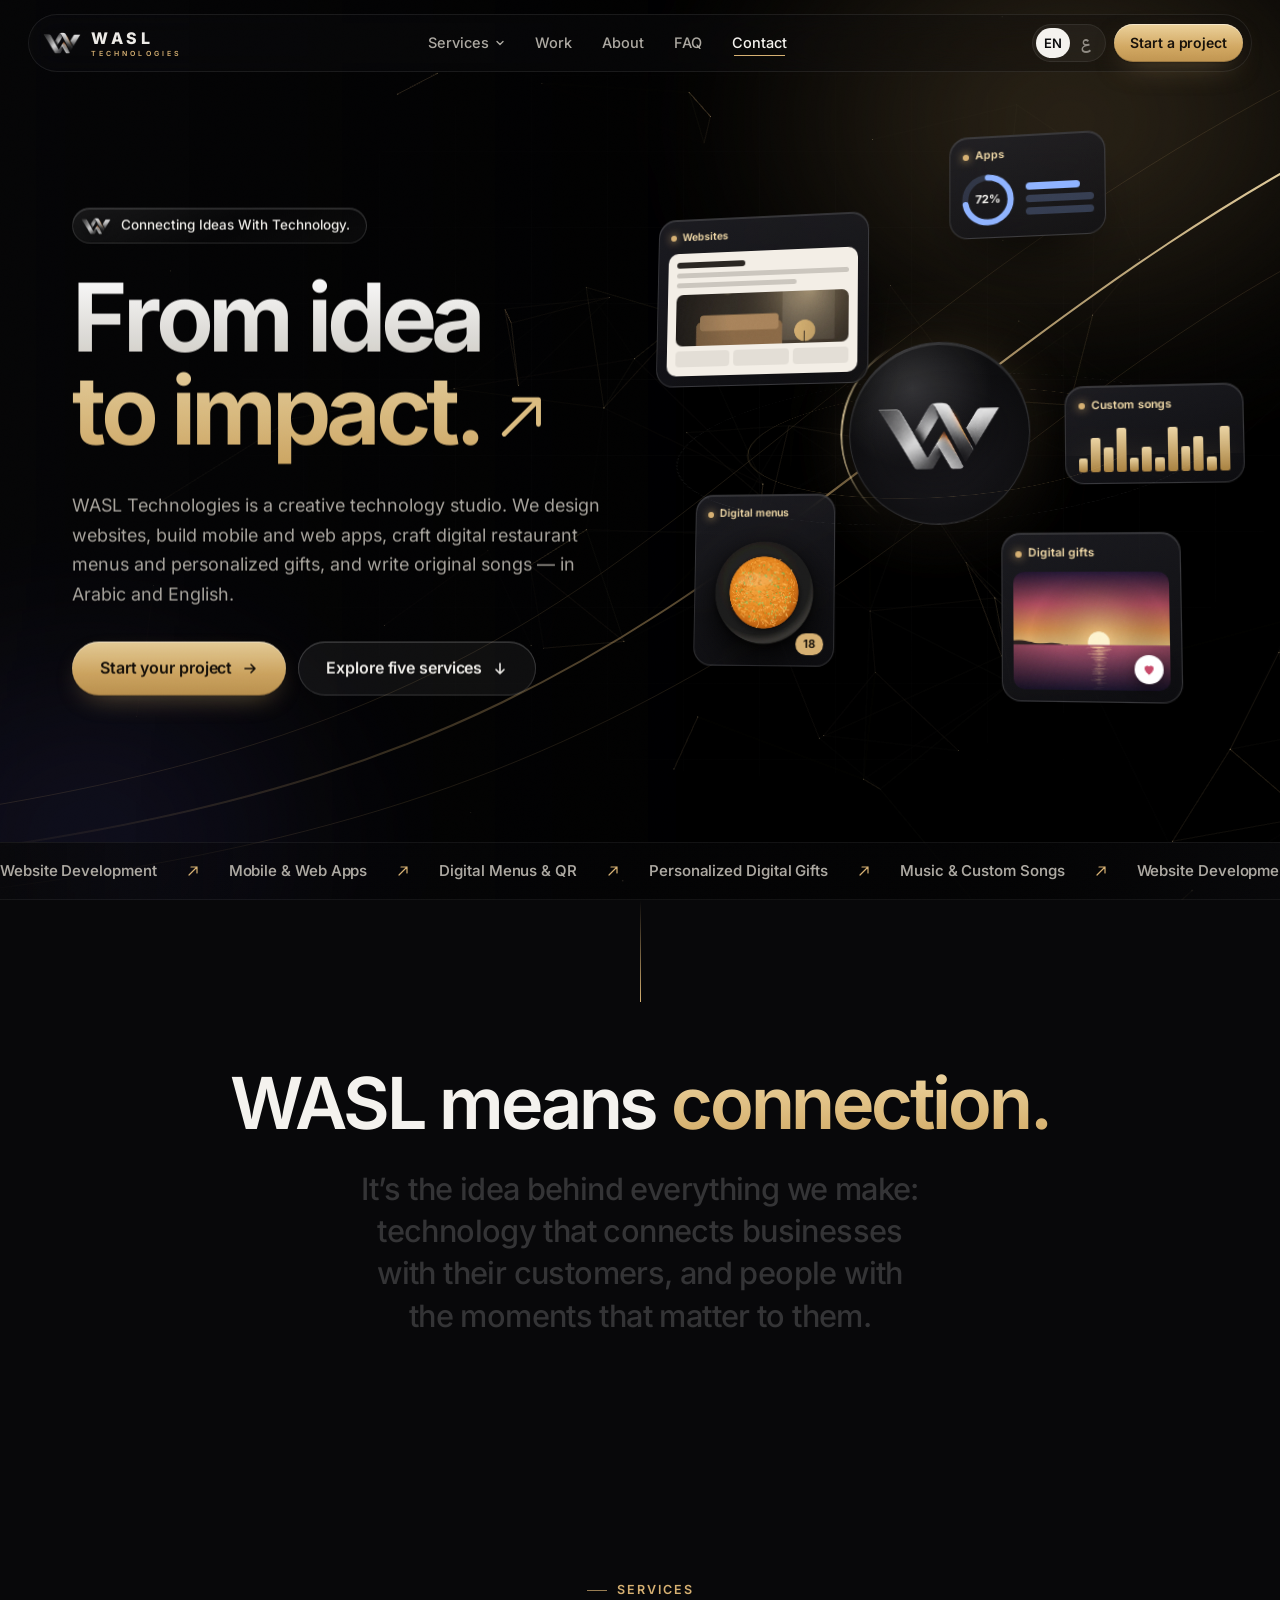
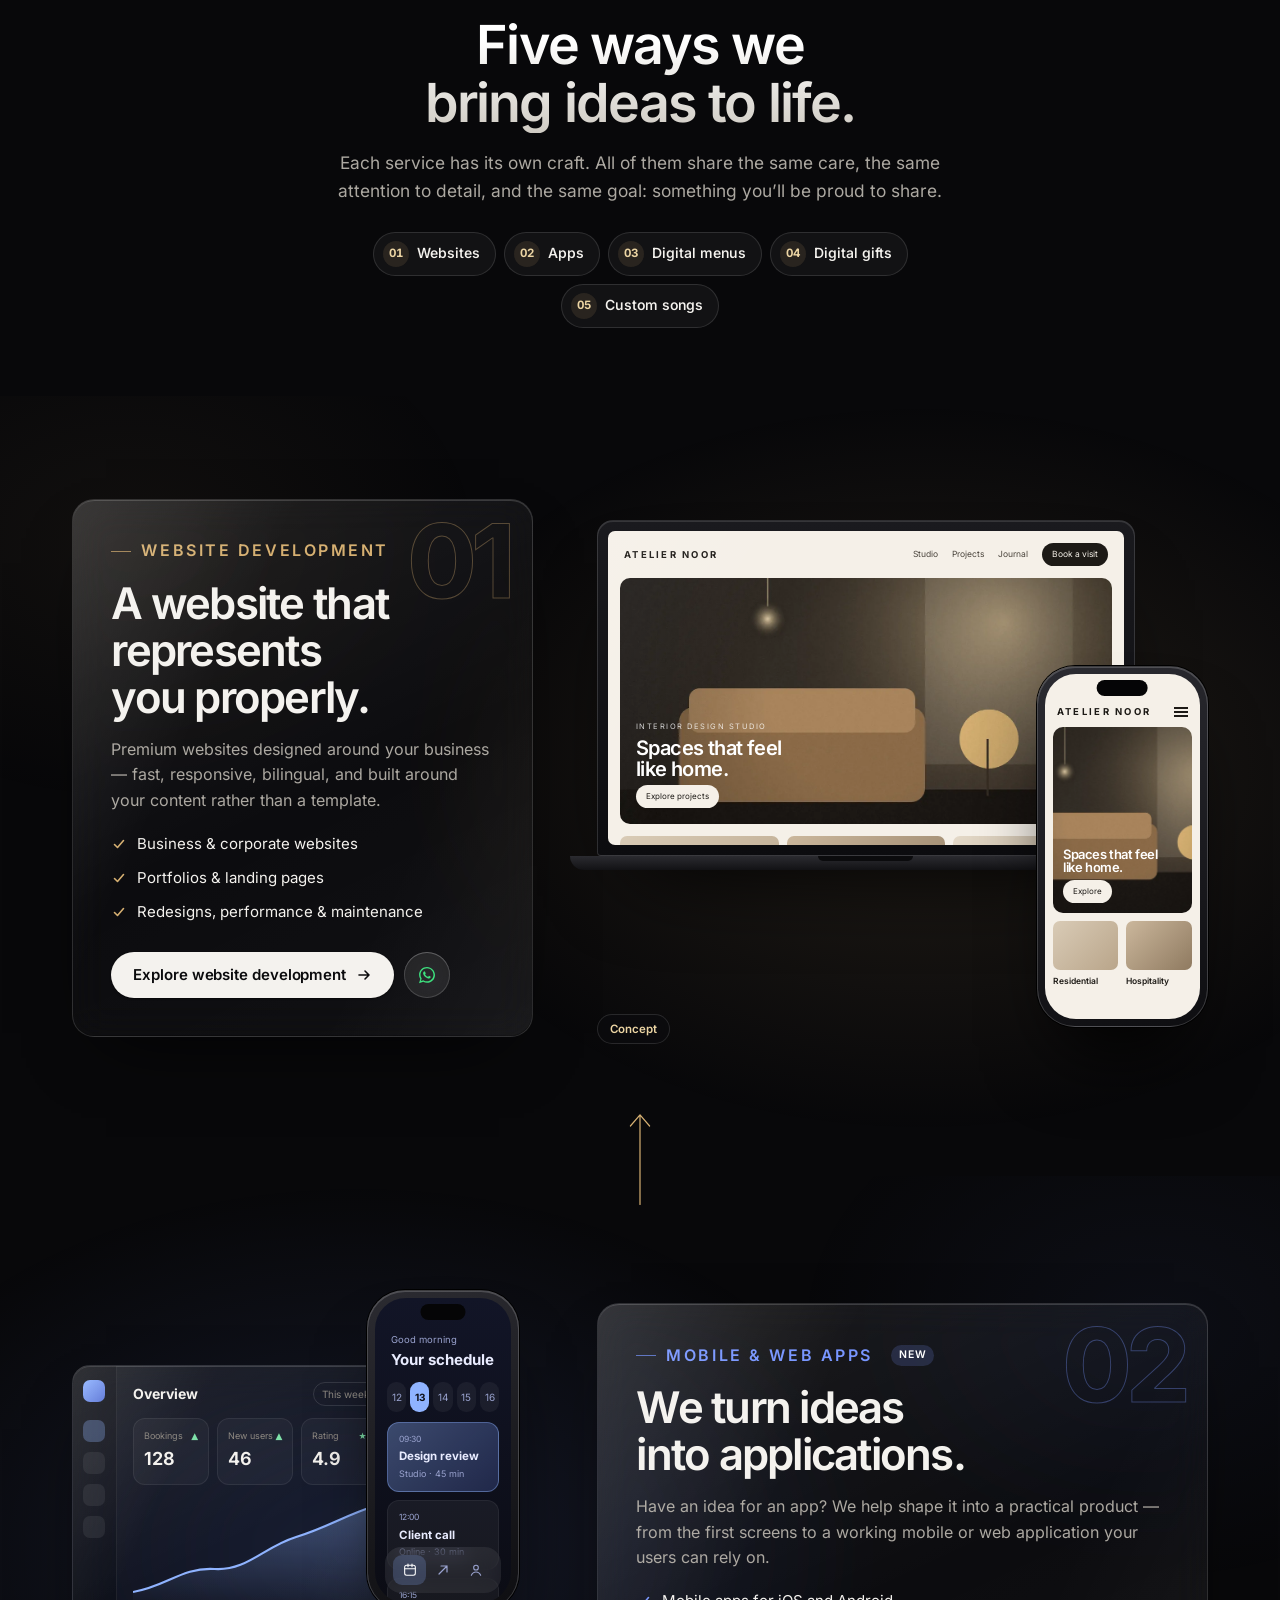
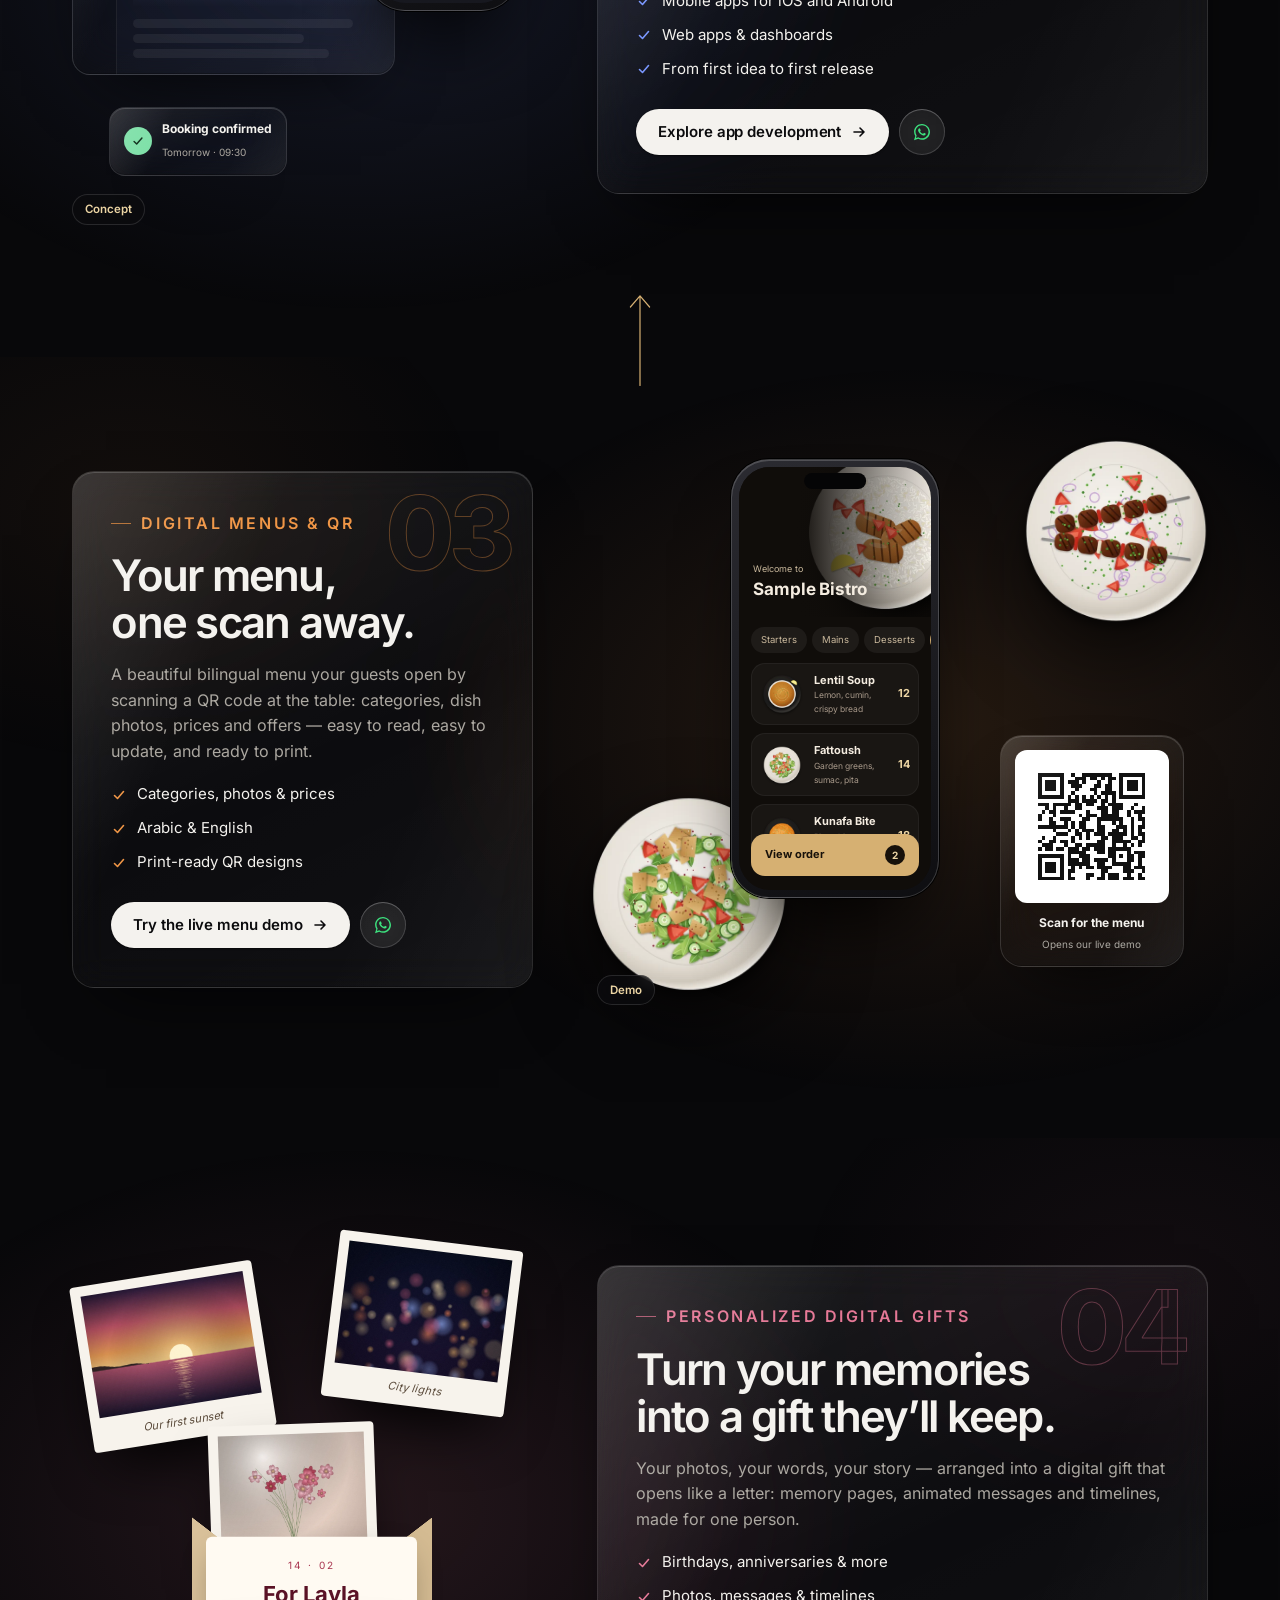
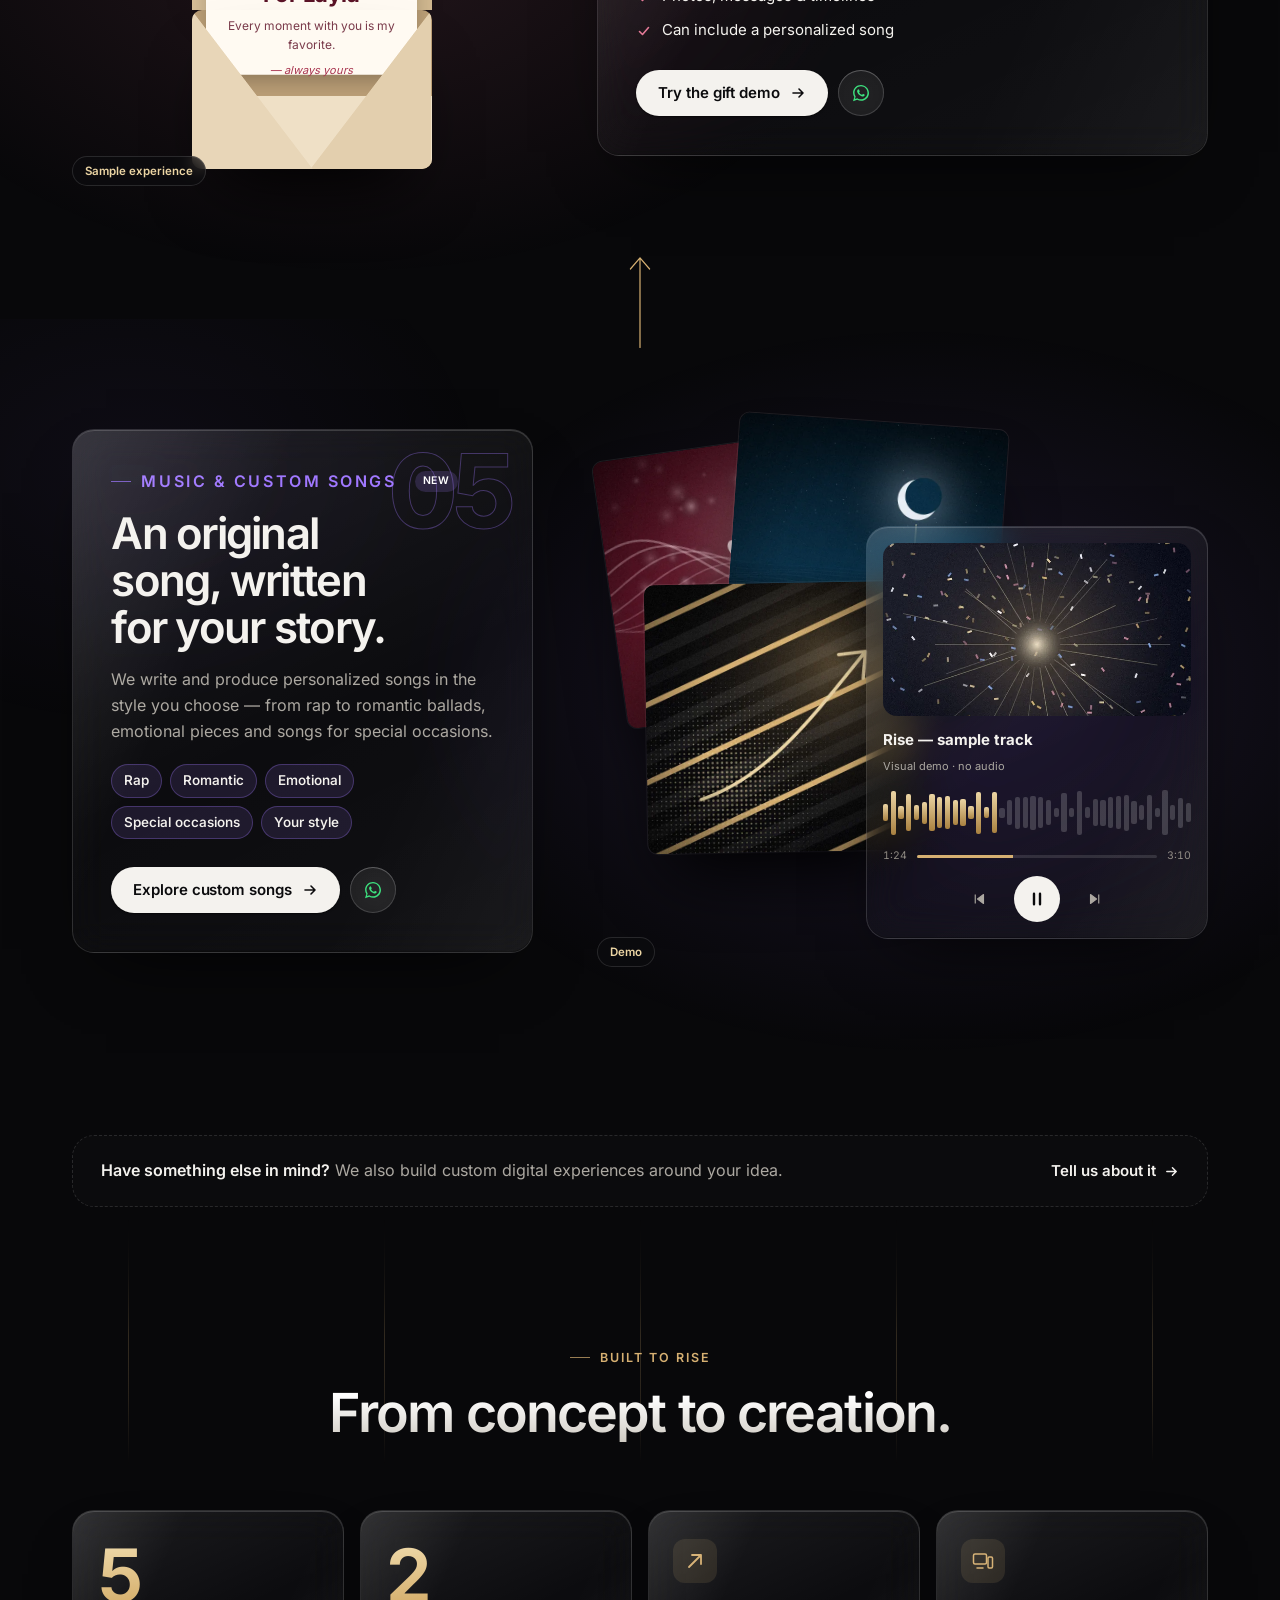
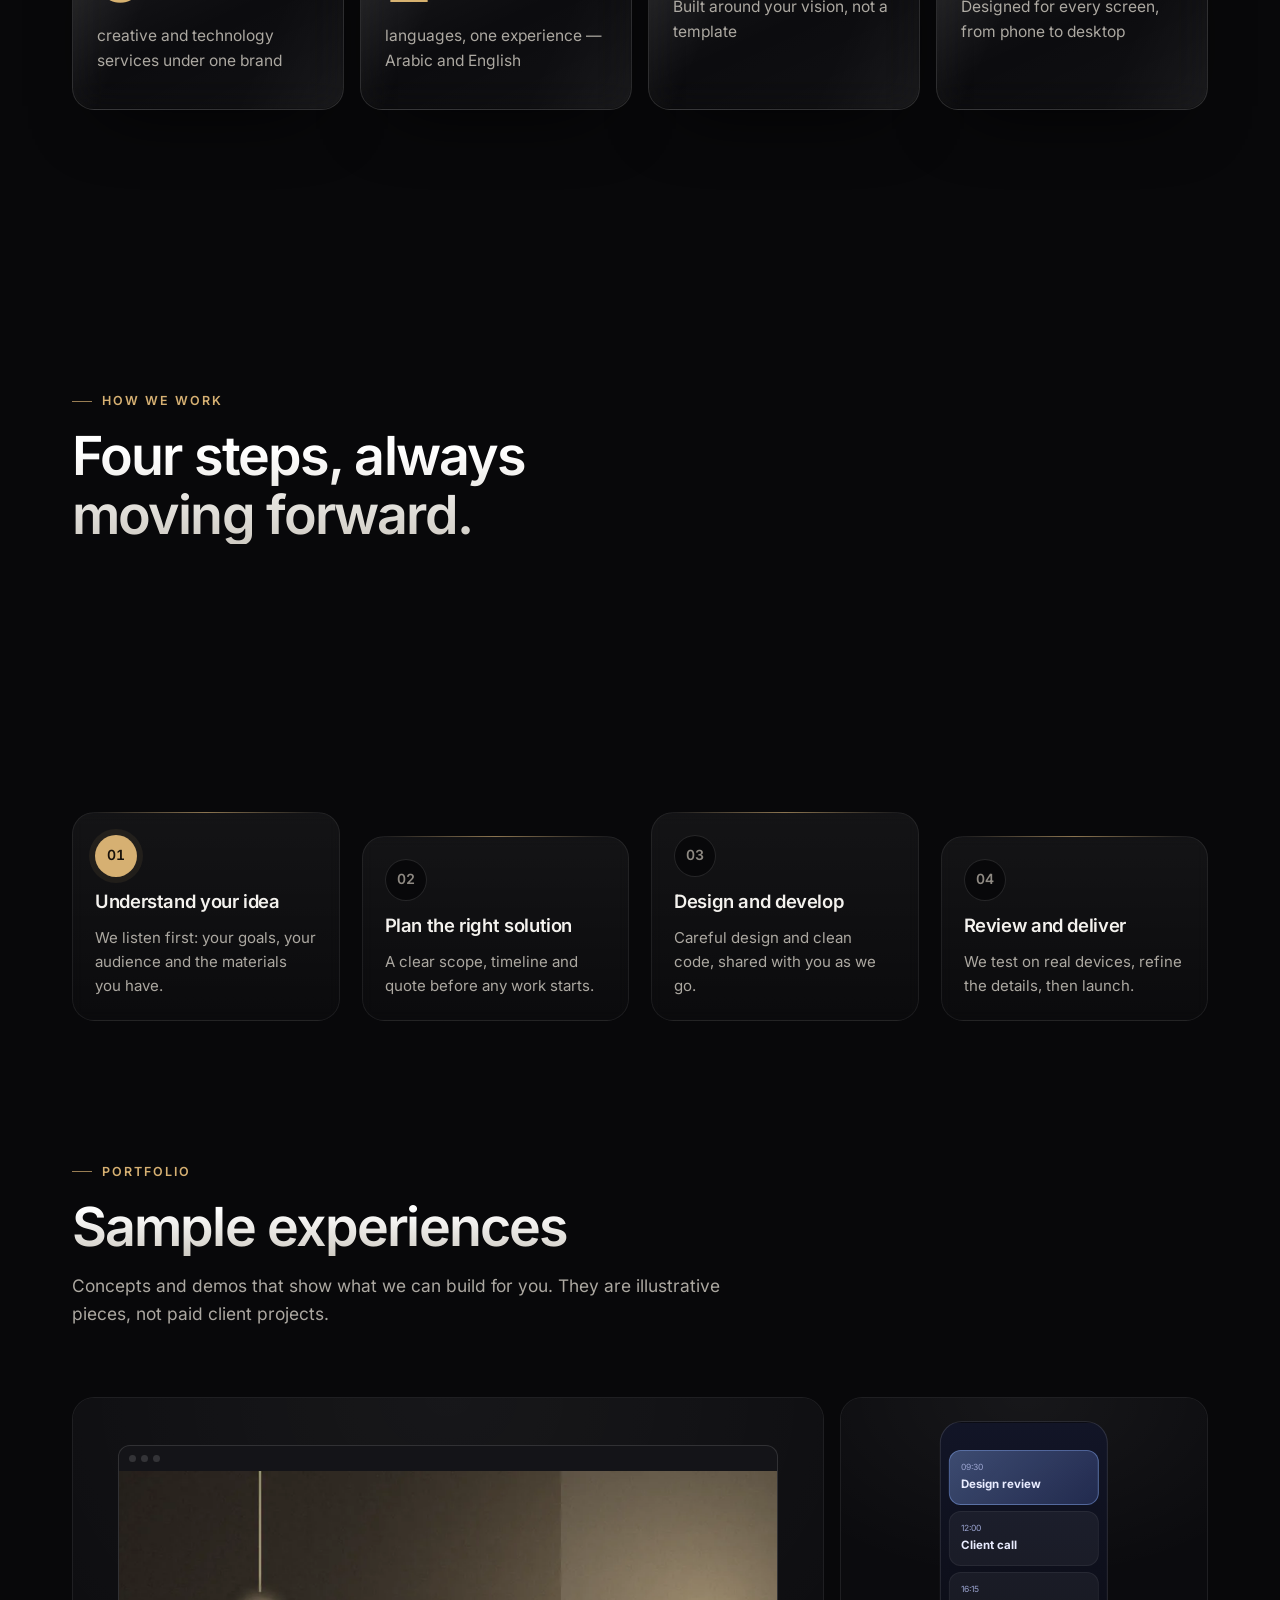
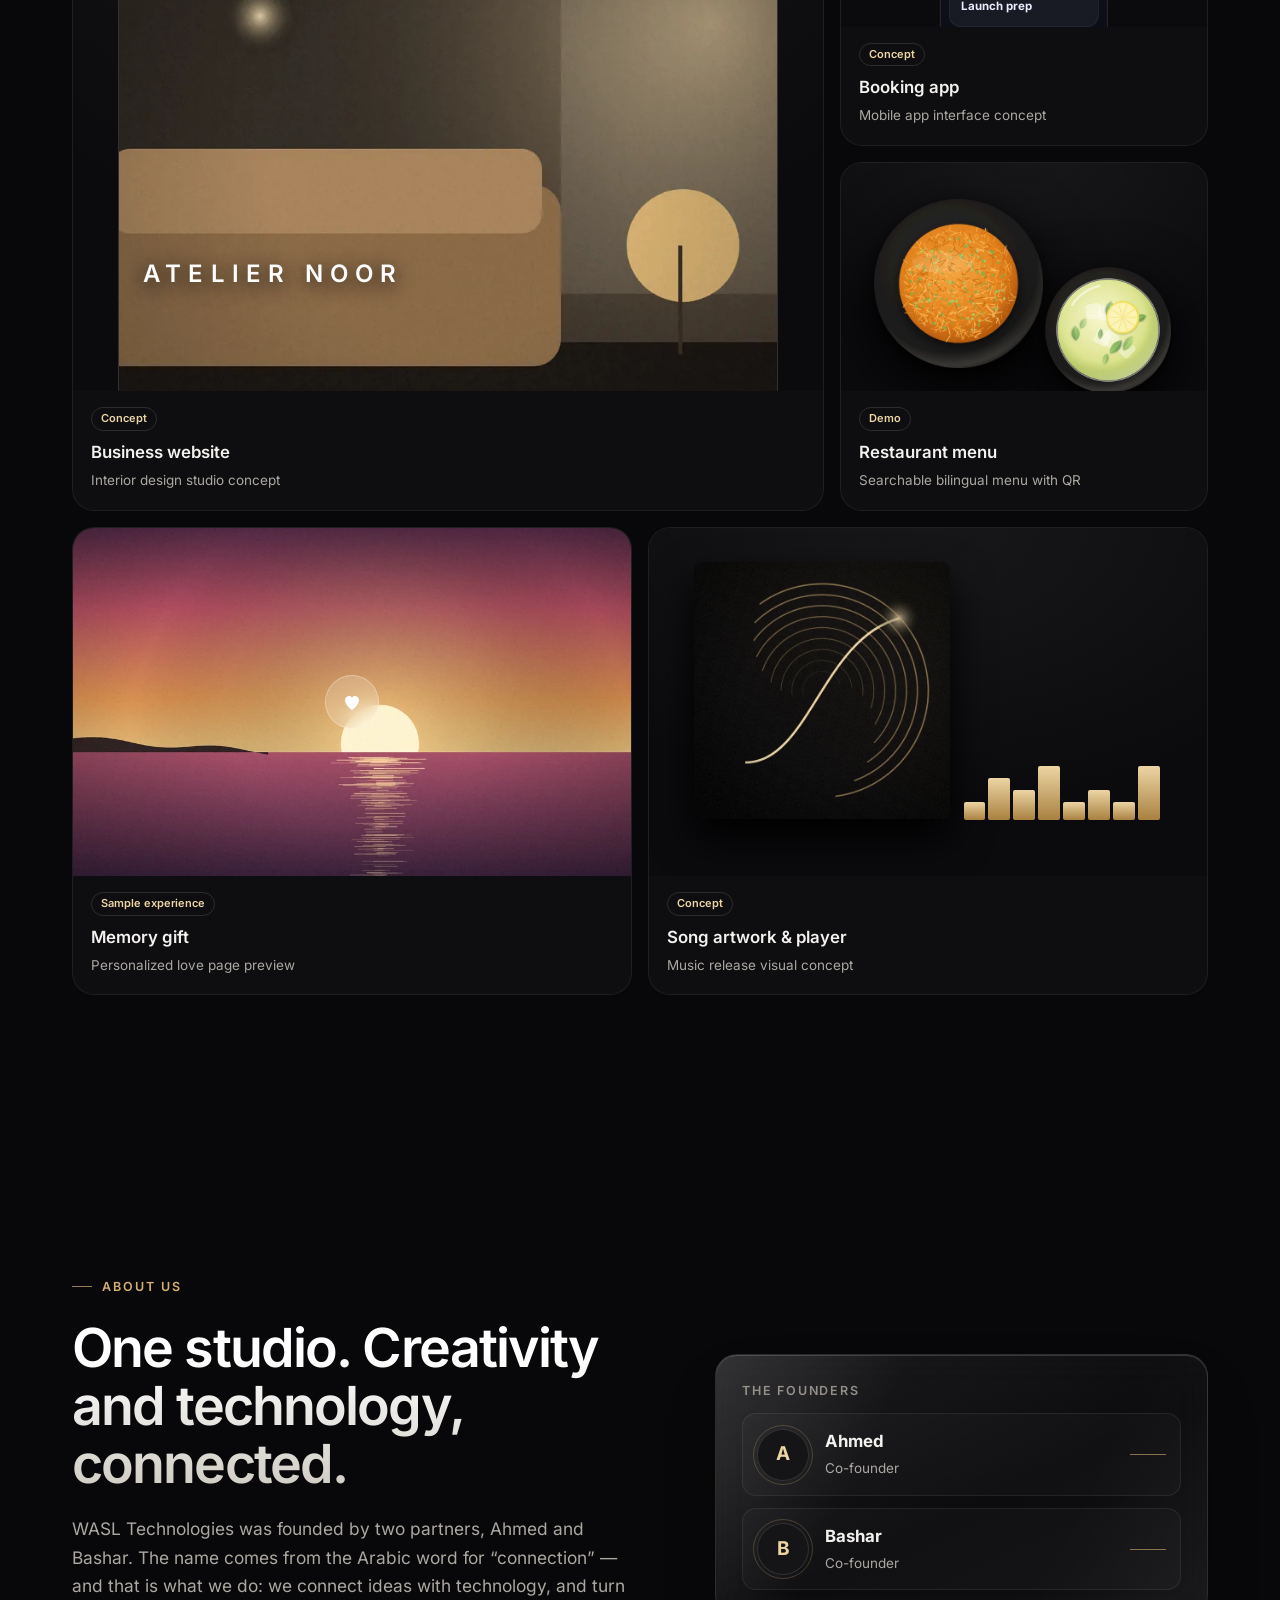
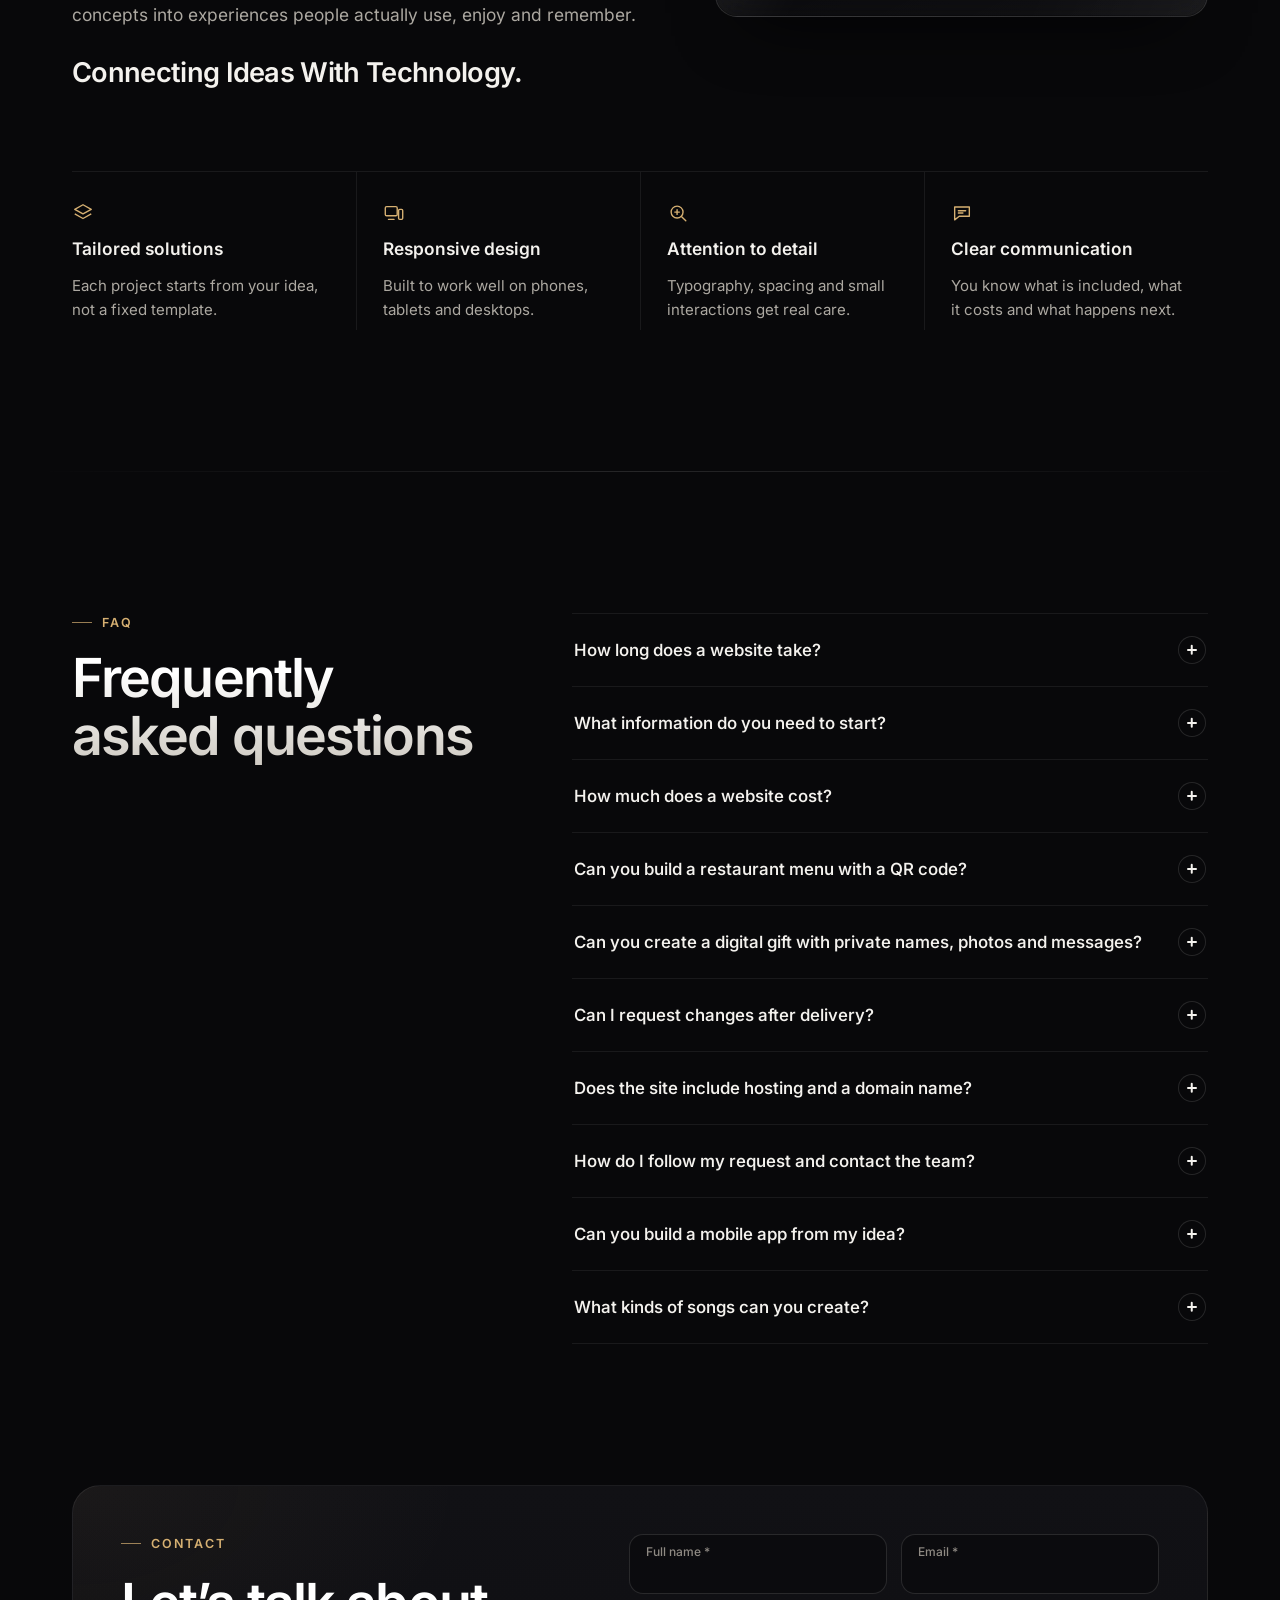
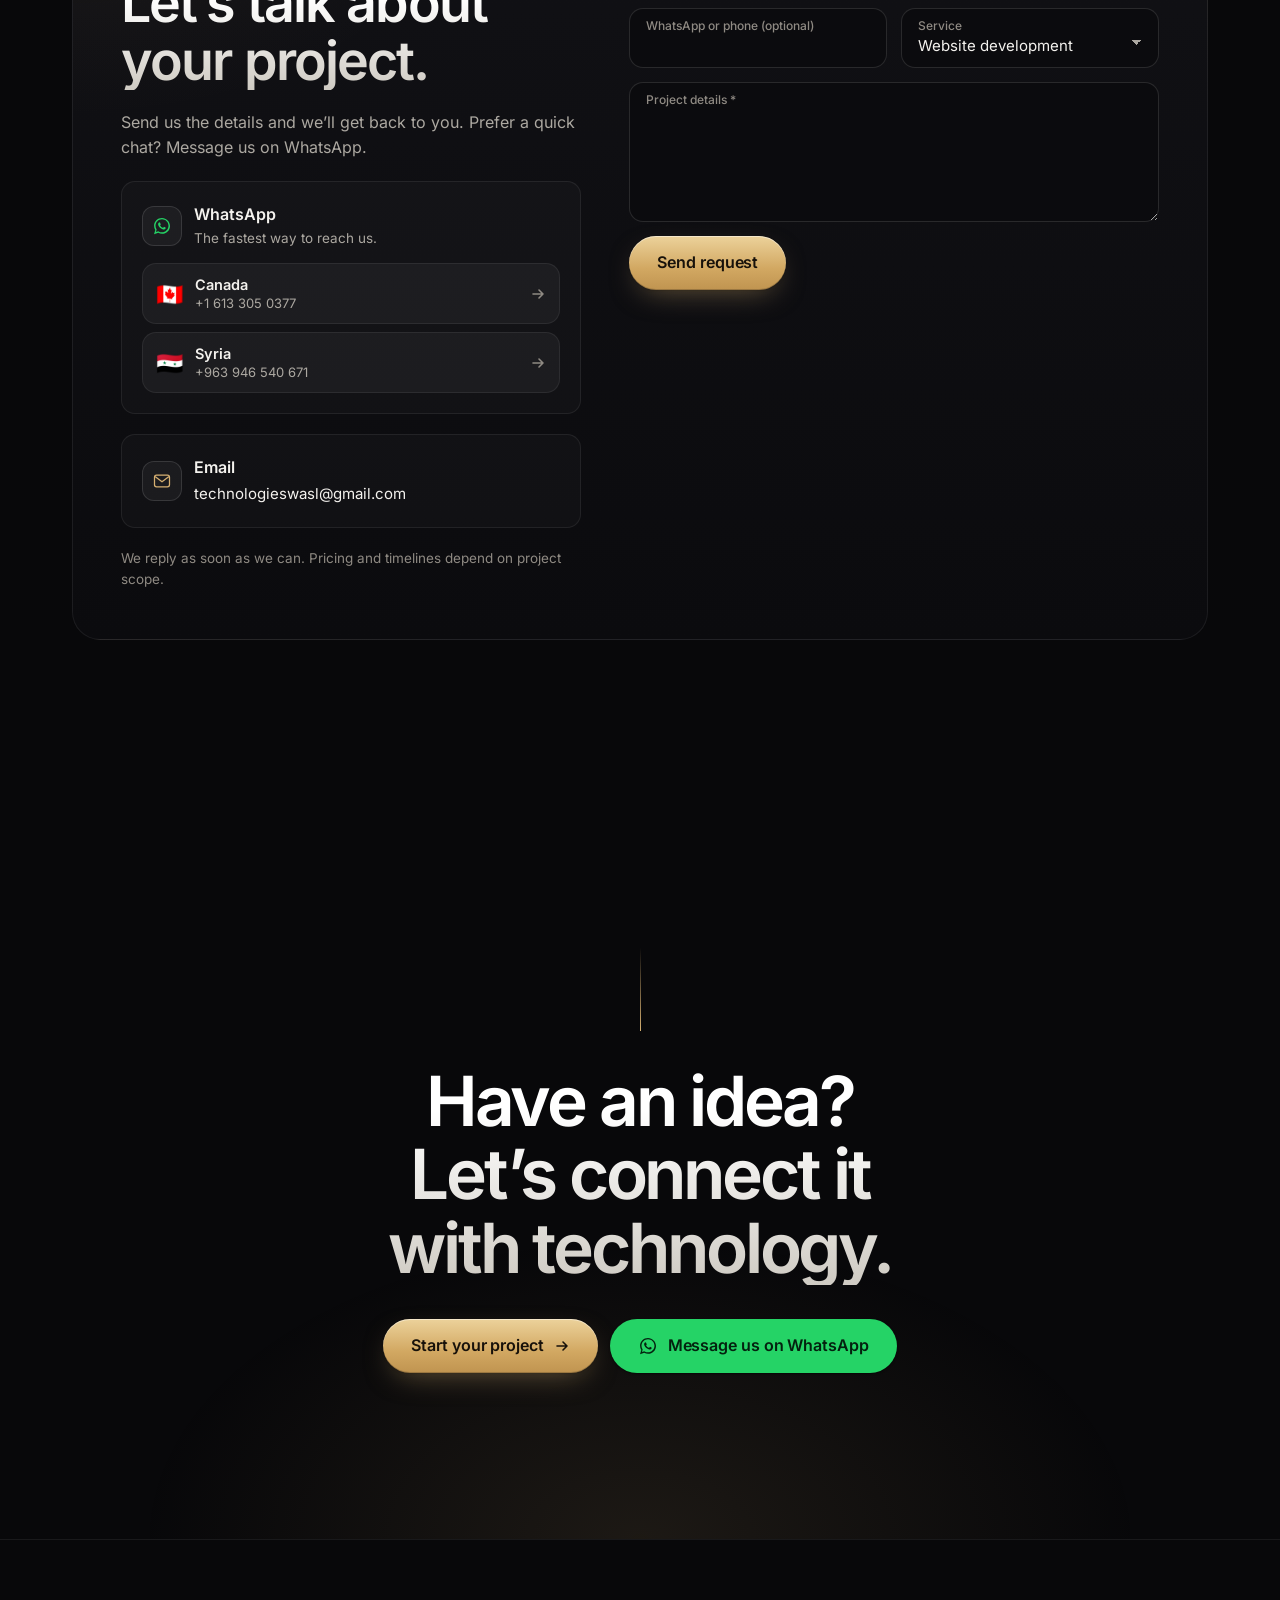
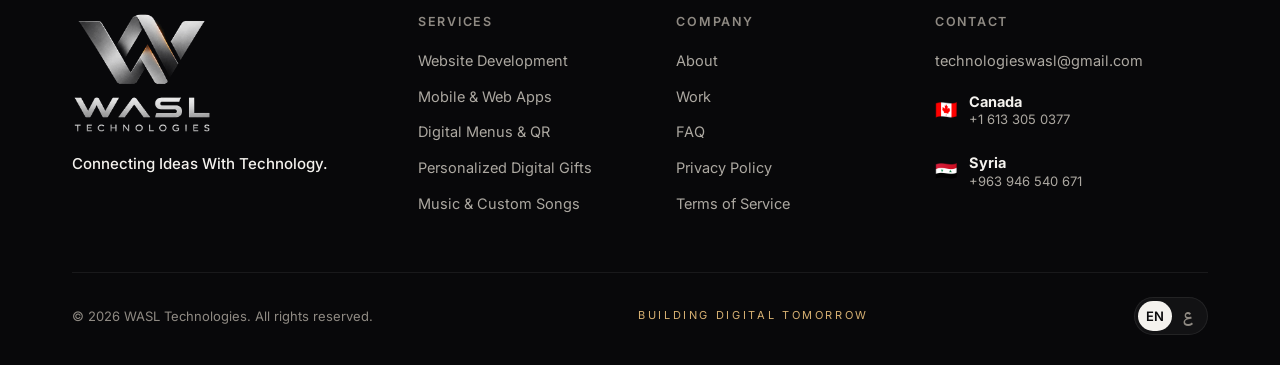
==== commit dfa2ffb6: "Motion layer: GSAP scroll reveals, split hero title, Three.js hero, page transitions - assets/js/mot" ====
--- a/index.html
+++ b/index.html
@@ -911,6 +911,9 @@
 
 <script src="assets/js/i18n.js"></script>
 <script src="assets/js/contact.js"></script>
+<script src="assets/vendor/gsap.min.js"></script>
+<script src="assets/vendor/ScrollTrigger.min.js"></script>
+<script src="assets/js/motion.js"></script>
 <script src="assets/js/site.js"></script>
 </body>
 </html>
--- a/assets/css/wasl.css
+++ b/assets/css/wasl.css
@@ -978,3 +978,50 @@
   .mu-item{grid-template-columns:34px 1fr auto;gap:7px;padding:6px}.mu-item img{width:34px;height:34px}.mu-item small{display:none}
   .mu-hero{height:110px}.mu-hero b{font-size:14px}.mu-chips{padding:8px 10px}
 }
+.dish-c{grid-template-columns:72px 1fr;padding:12px}
+.dish-c img{width:72px;height:72px;filter:drop-shadow(0 8px 12px rgba(0,0,0,.5));transition:transform .6s var(--ease-out)}
+.dish-c:hover img{transform:rotate(-12deg) scale(1.05)}
+
+/* =====================================================================
+   v5 — Motion layer (assets/js/motion.js + assets/js/hero3d.js)
+   Everything under .m-on exists only when motion.js runs: never with reduced motion.
+   ===================================================================== */
+/* The hero copy waits for motion.js; if it never runs (script blocked), it fades in on its own. */
+.js .hero-copy>.intro,.js .h-hero{animation:m-fallback .6s 1.6s var(--ease-out) both}
+.m-on .hero-copy>.intro,.m-on .h-hero{animation:none}
+@keyframes m-fallback{from{opacity:0}to{opacity:1}}
+
+/* Split hero title: each piece carries its own gradient so it can move independently.
+   Padding + equal negative margin widens the painted area so tight tracking and descenders aren't clipped. */
+.h-hero.ht-split .ln{background:none}
+.h-hero .ht-w{display:inline-block;white-space:nowrap}
+.h-hero .ht-c{display:inline-block;padding:.16em .08em;margin:-.16em -.08em;transform-origin:50% 100%;
+  background:var(--silver-text);-webkit-background-clip:text;background-clip:text;color:transparent}
+.h-hero .ln.gold .ht-c{background:var(--gold-text);-webkit-background-clip:text;background-clip:text}
+
+/* Three.js constellation: black canvas screened onto the hero, faded toward the copy side */
+.hero-3d{position:absolute;inset:0;width:100%;height:100%;mix-blend-mode:screen;
+  -webkit-mask-image:linear-gradient(90deg,rgba(0,0,0,.35),#000 62%);mask-image:linear-gradient(90deg,rgba(0,0,0,.35),#000 62%)}
+[dir=rtl] .hero-3d{-webkit-mask-image:linear-gradient(270deg,rgba(0,0,0,.35),#000 62%);mask-image:linear-gradient(270deg,rgba(0,0,0,.35),#000 62%)}
+.has-3d .hero-bg .gridl{opacity:.2}
+
+/* Hover: a gold edge light that follows the pointer (fine pointers only; JS adds .spot) */
+.genre{position:relative}
+.spot::after{content:"";position:absolute;inset:0;border-radius:inherit;padding:1px;pointer-events:none;opacity:0;
+  background:radial-gradient(240px circle at var(--mx,50%) var(--my,-240px),rgba(236,213,164,.6),transparent 70%);
+  -webkit-mask:linear-gradient(#000 0 0) content-box,linear-gradient(#000 0 0);-webkit-mask-composite:xor;mask-composite:exclude;
+  transition:opacity .45s var(--ease-out)}
+.spot:hover::after{opacity:1}
+/* A soft sheen crosses the primary button on hover */
+.m-on .btn-primary{overflow:hidden;isolation:isolate}
+.m-on .btn-primary::before{content:"";position:absolute;inset:0;z-index:-1;pointer-events:none;
+  background:linear-gradient(105deg,transparent 35%,rgba(255,255,255,.5) 50%,transparent 65%);transform:translateX(-110%);transition:transform .9s var(--ease-out)}
+.m-on .btn-primary:hover::before{transform:translateX(110%)}
+[dir=rtl].m-on .btn-primary::before{transform:translateX(110%)}
+[dir=rtl].m-on .btn-primary:hover::before{transform:translateX(-110%)}
+
+/* Page transitions: a dark veil with a gold leading edge slides off the new page (under the nav) */
+.m-veil{position:fixed;inset:0;z-index:45;background:var(--bg);pointer-events:none;opacity:0}
+.m-veil i{position:absolute;inset-block:0;inset-inline-start:0;width:1px;
+  background:linear-gradient(transparent,var(--gold-hi) 30%,var(--gold) 70%,transparent);box-shadow:0 0 18px 2px rgba(214,176,114,.5)}
+@media print{.hero-3d,.m-veil{display:none!important}}
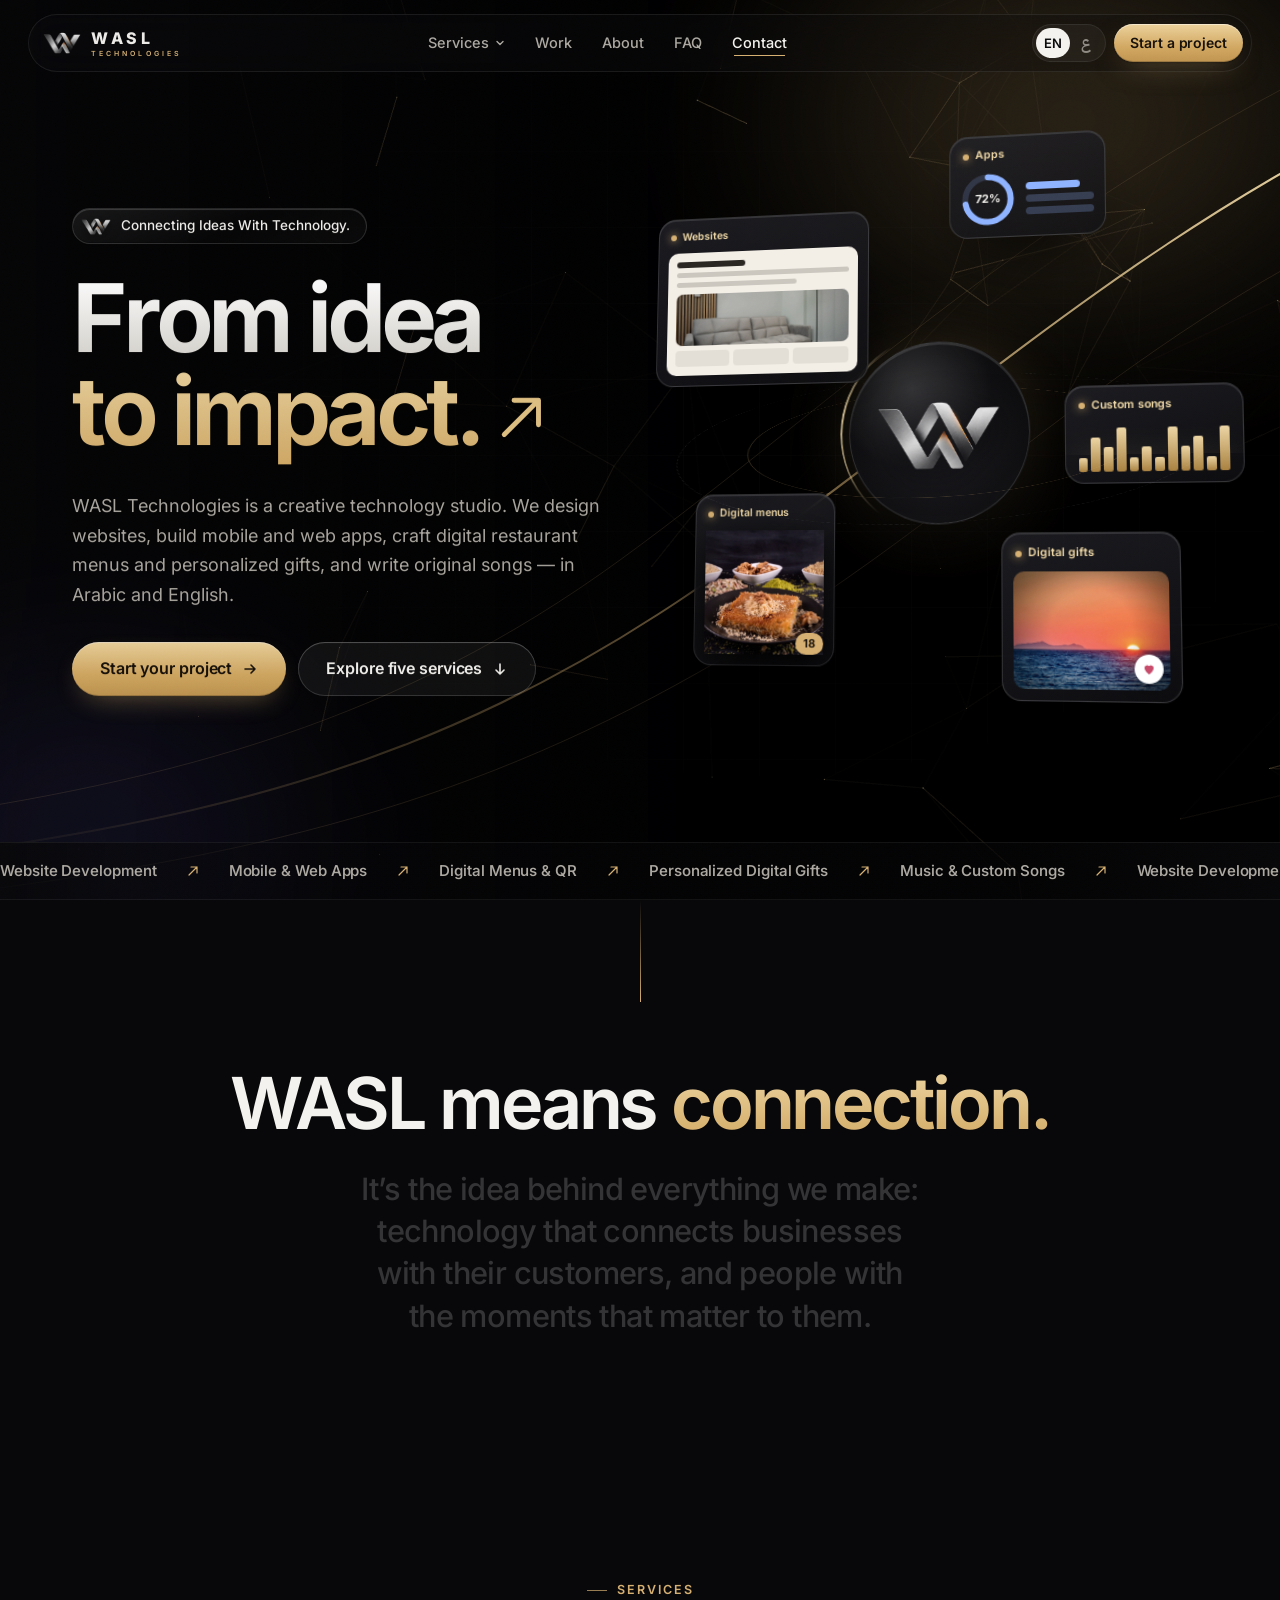
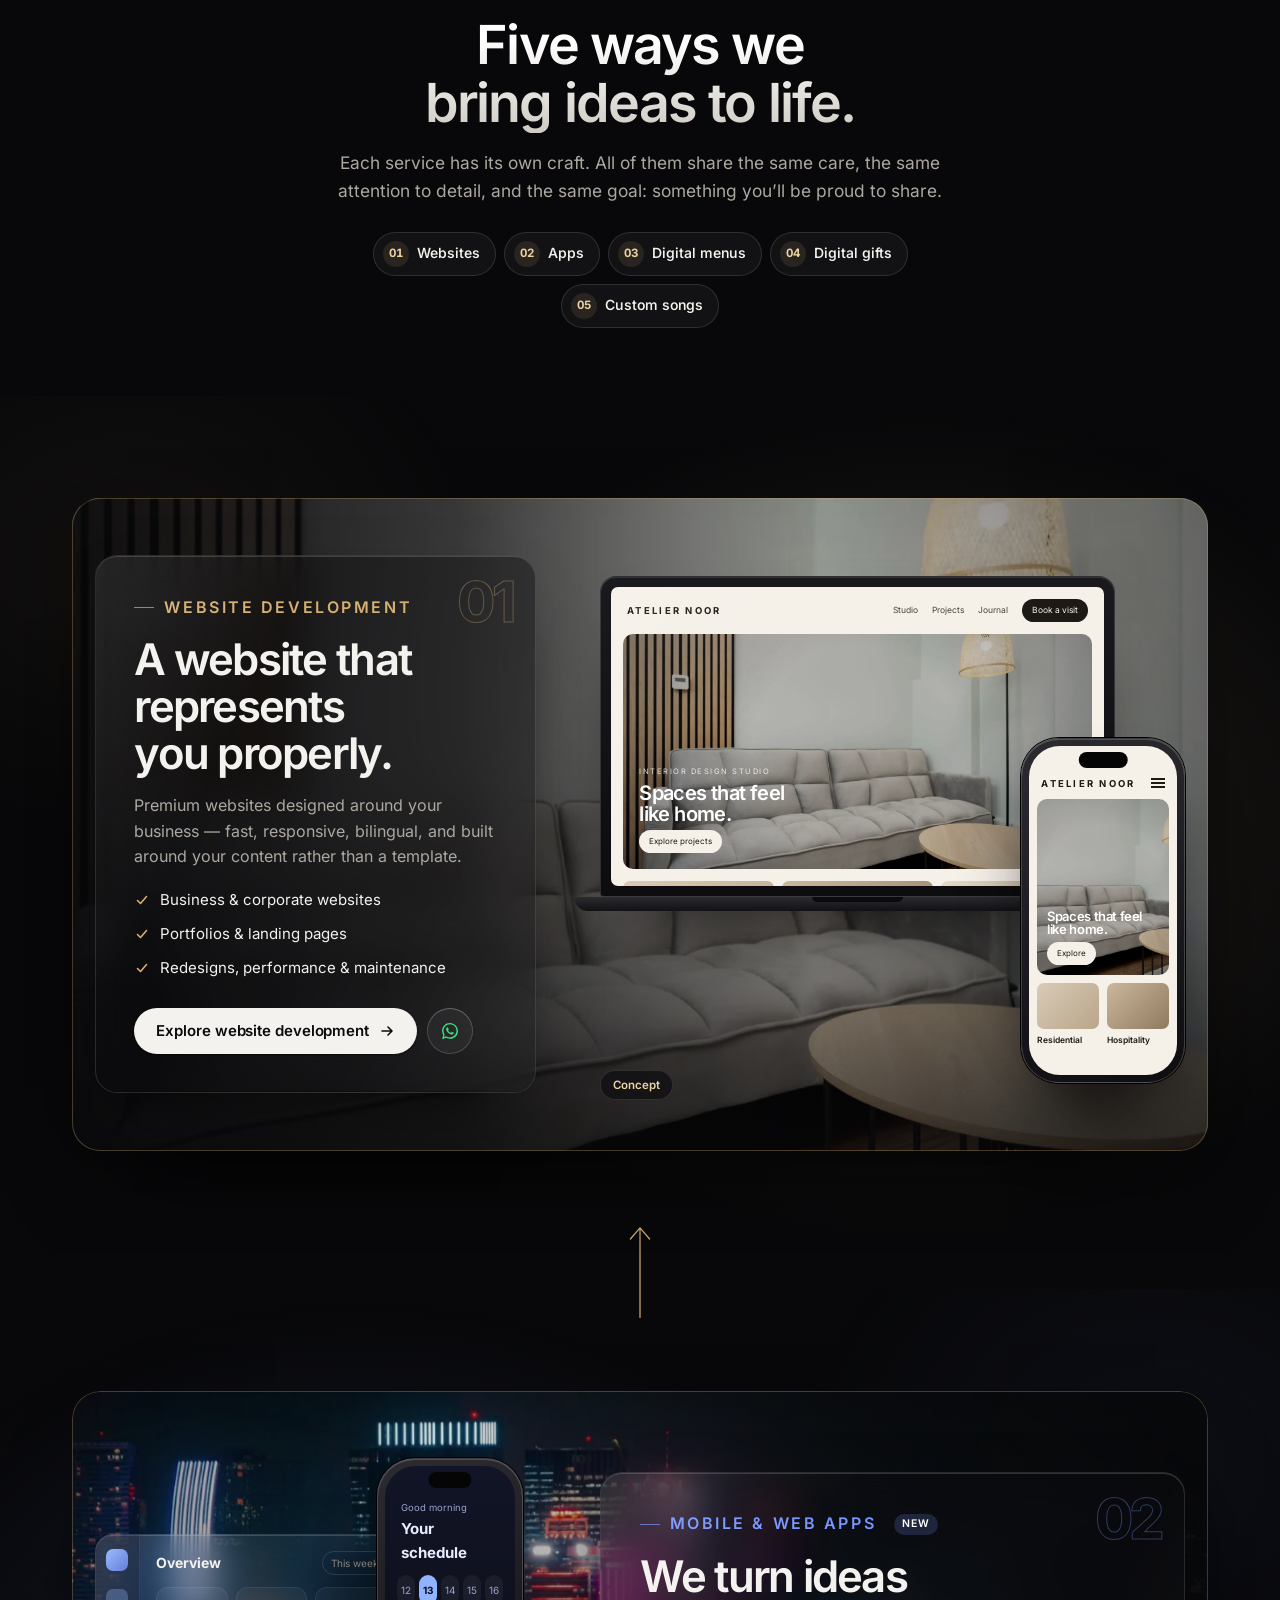
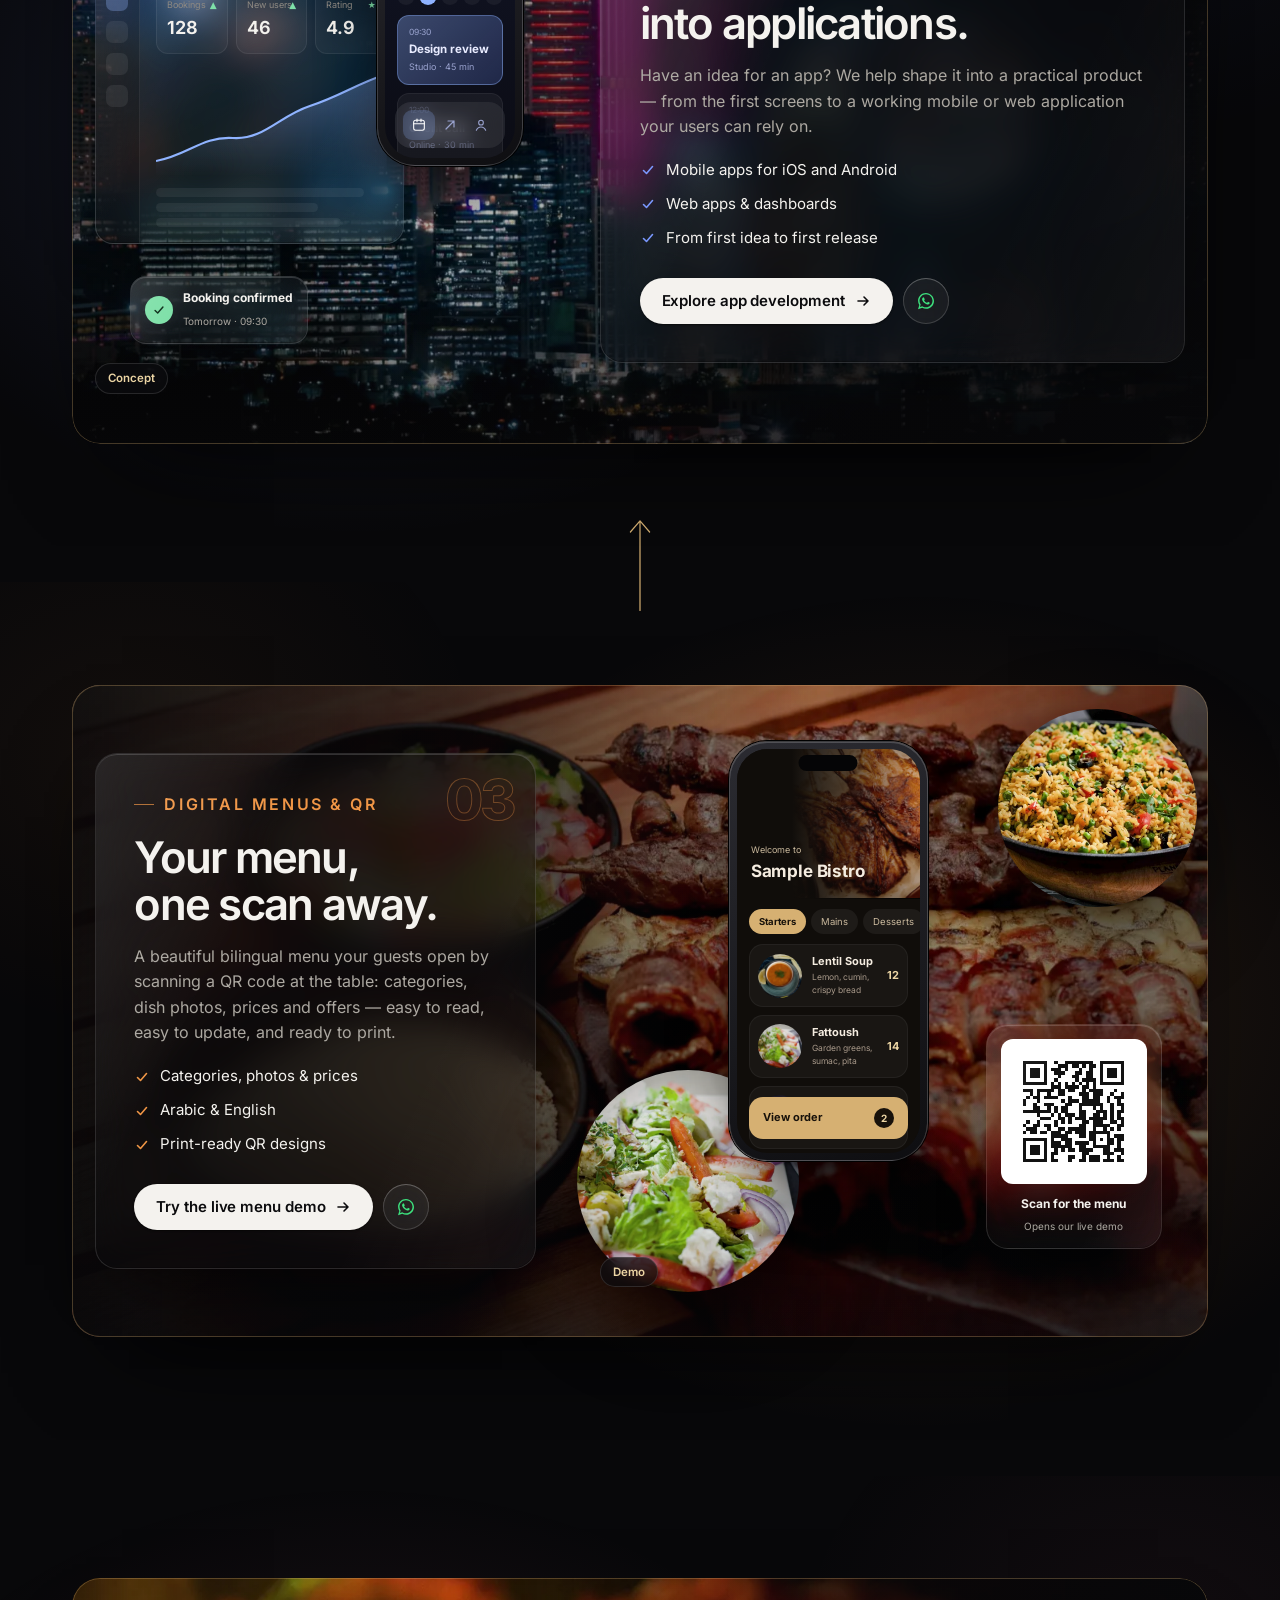
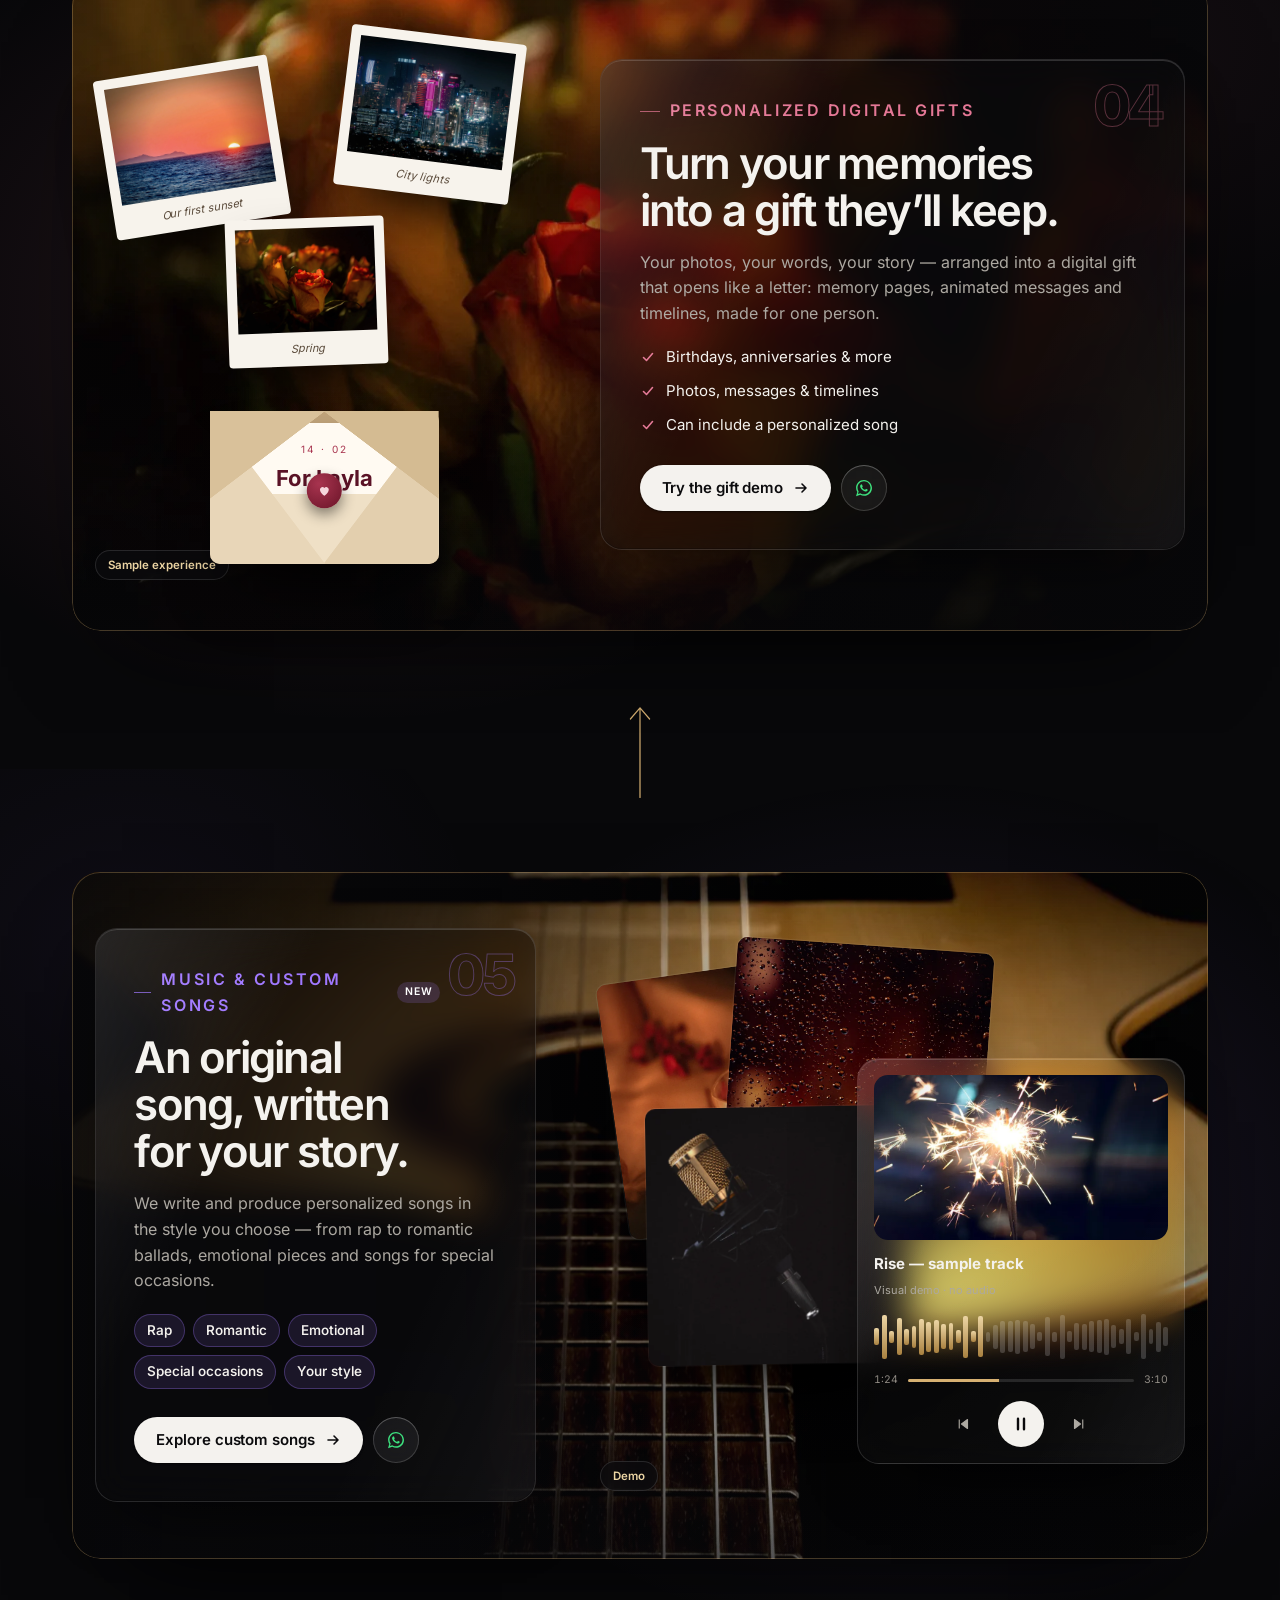
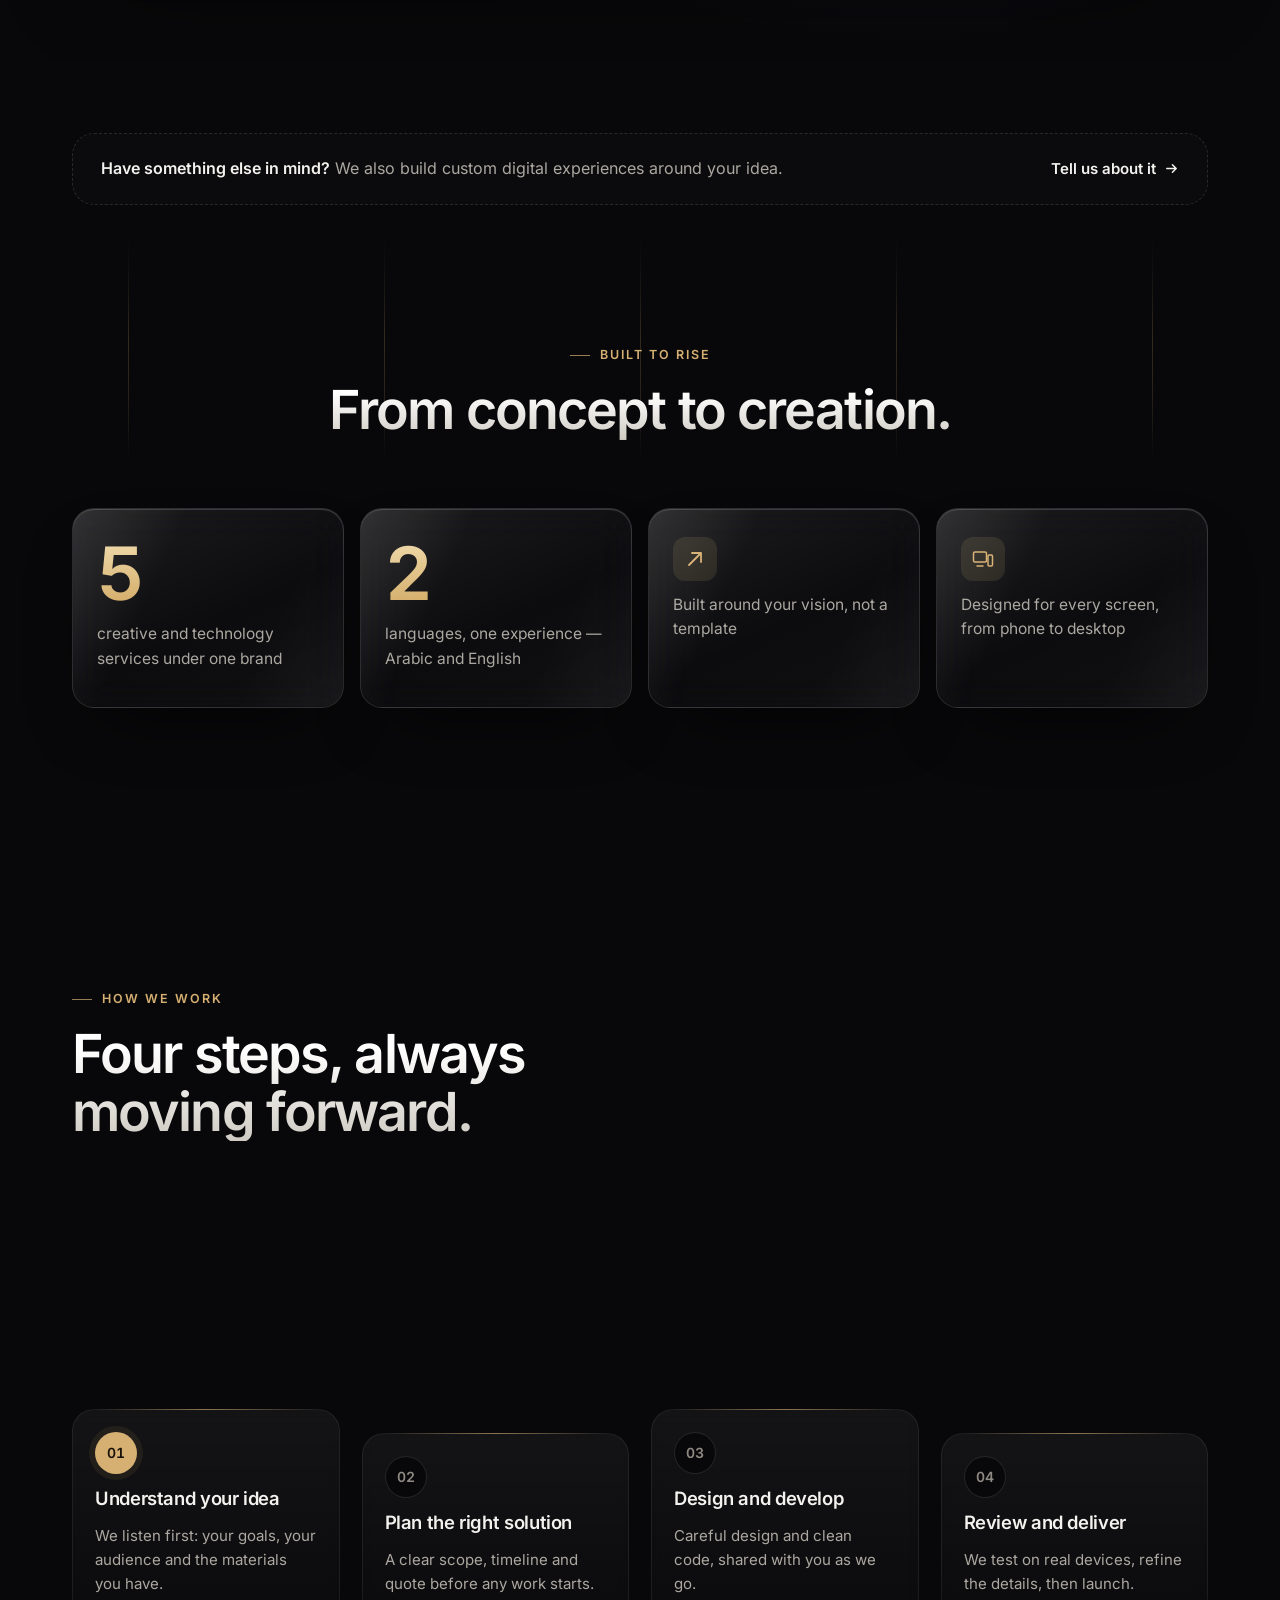
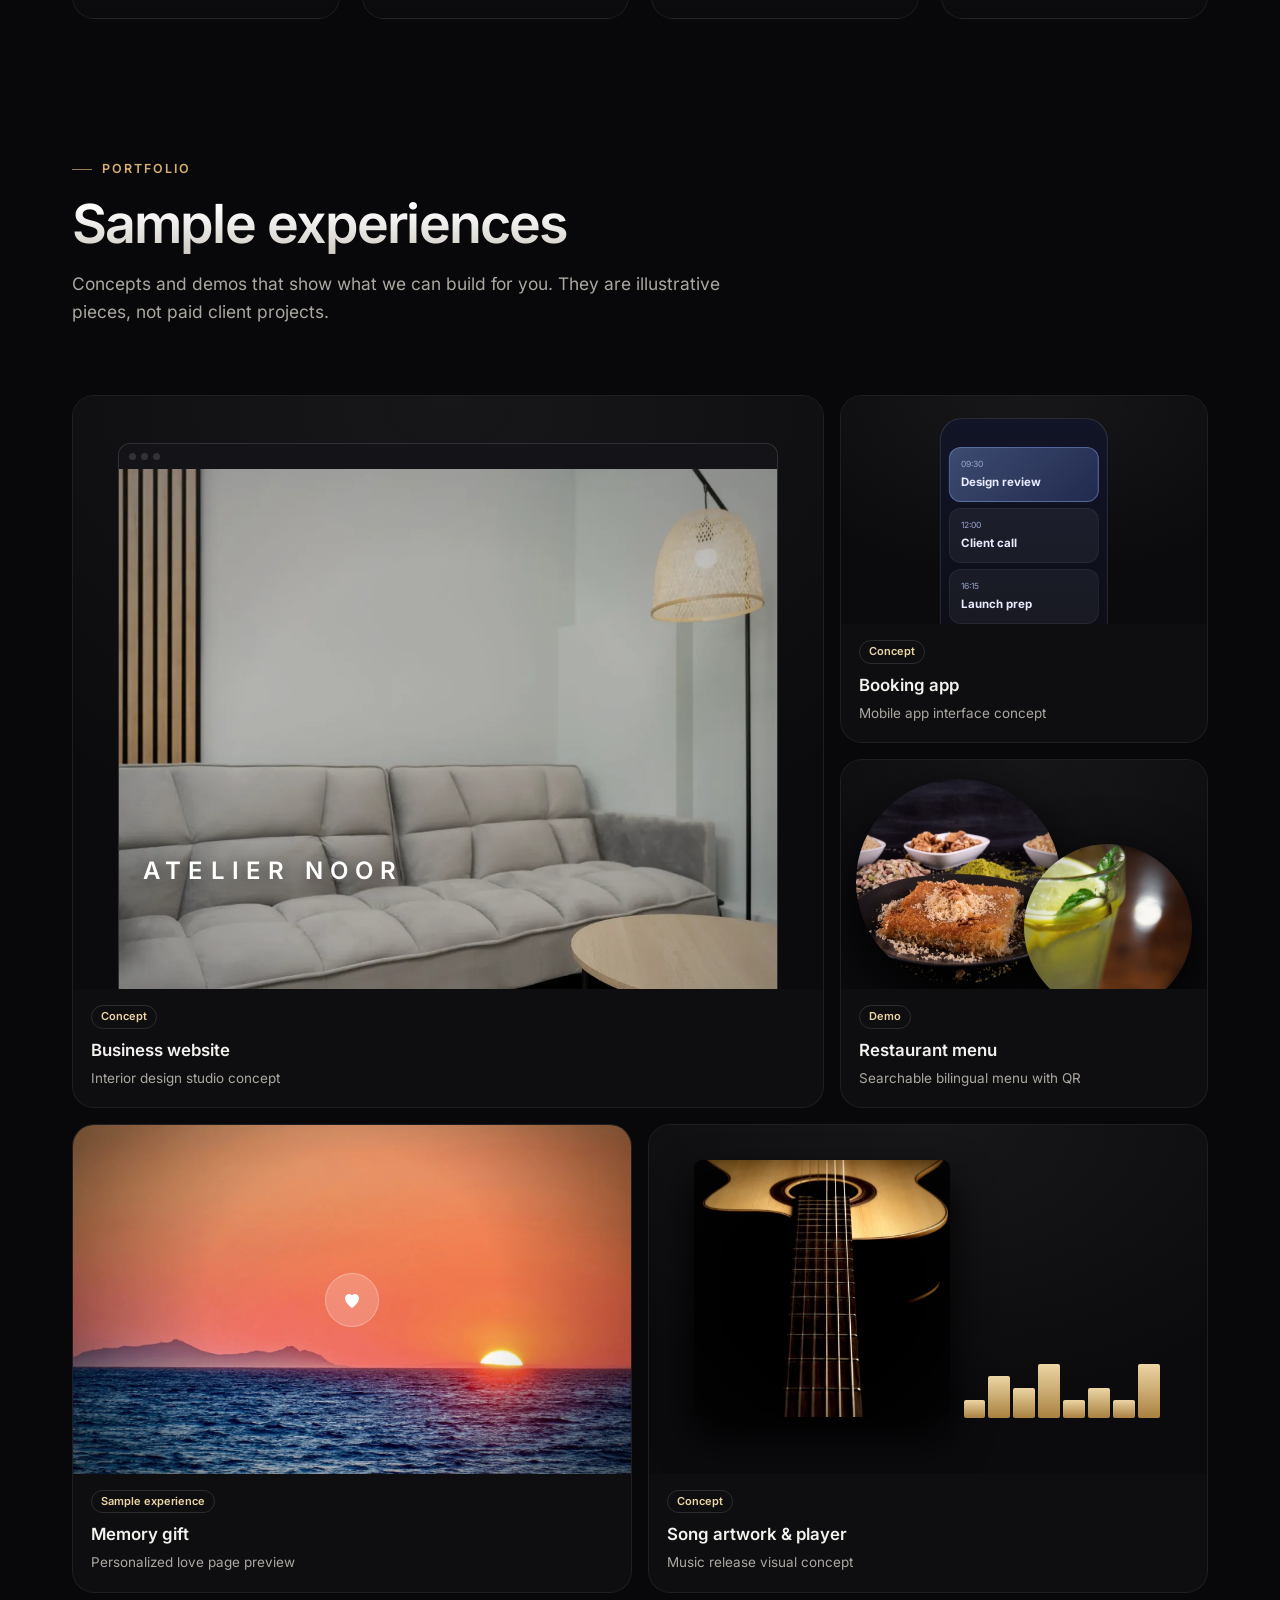
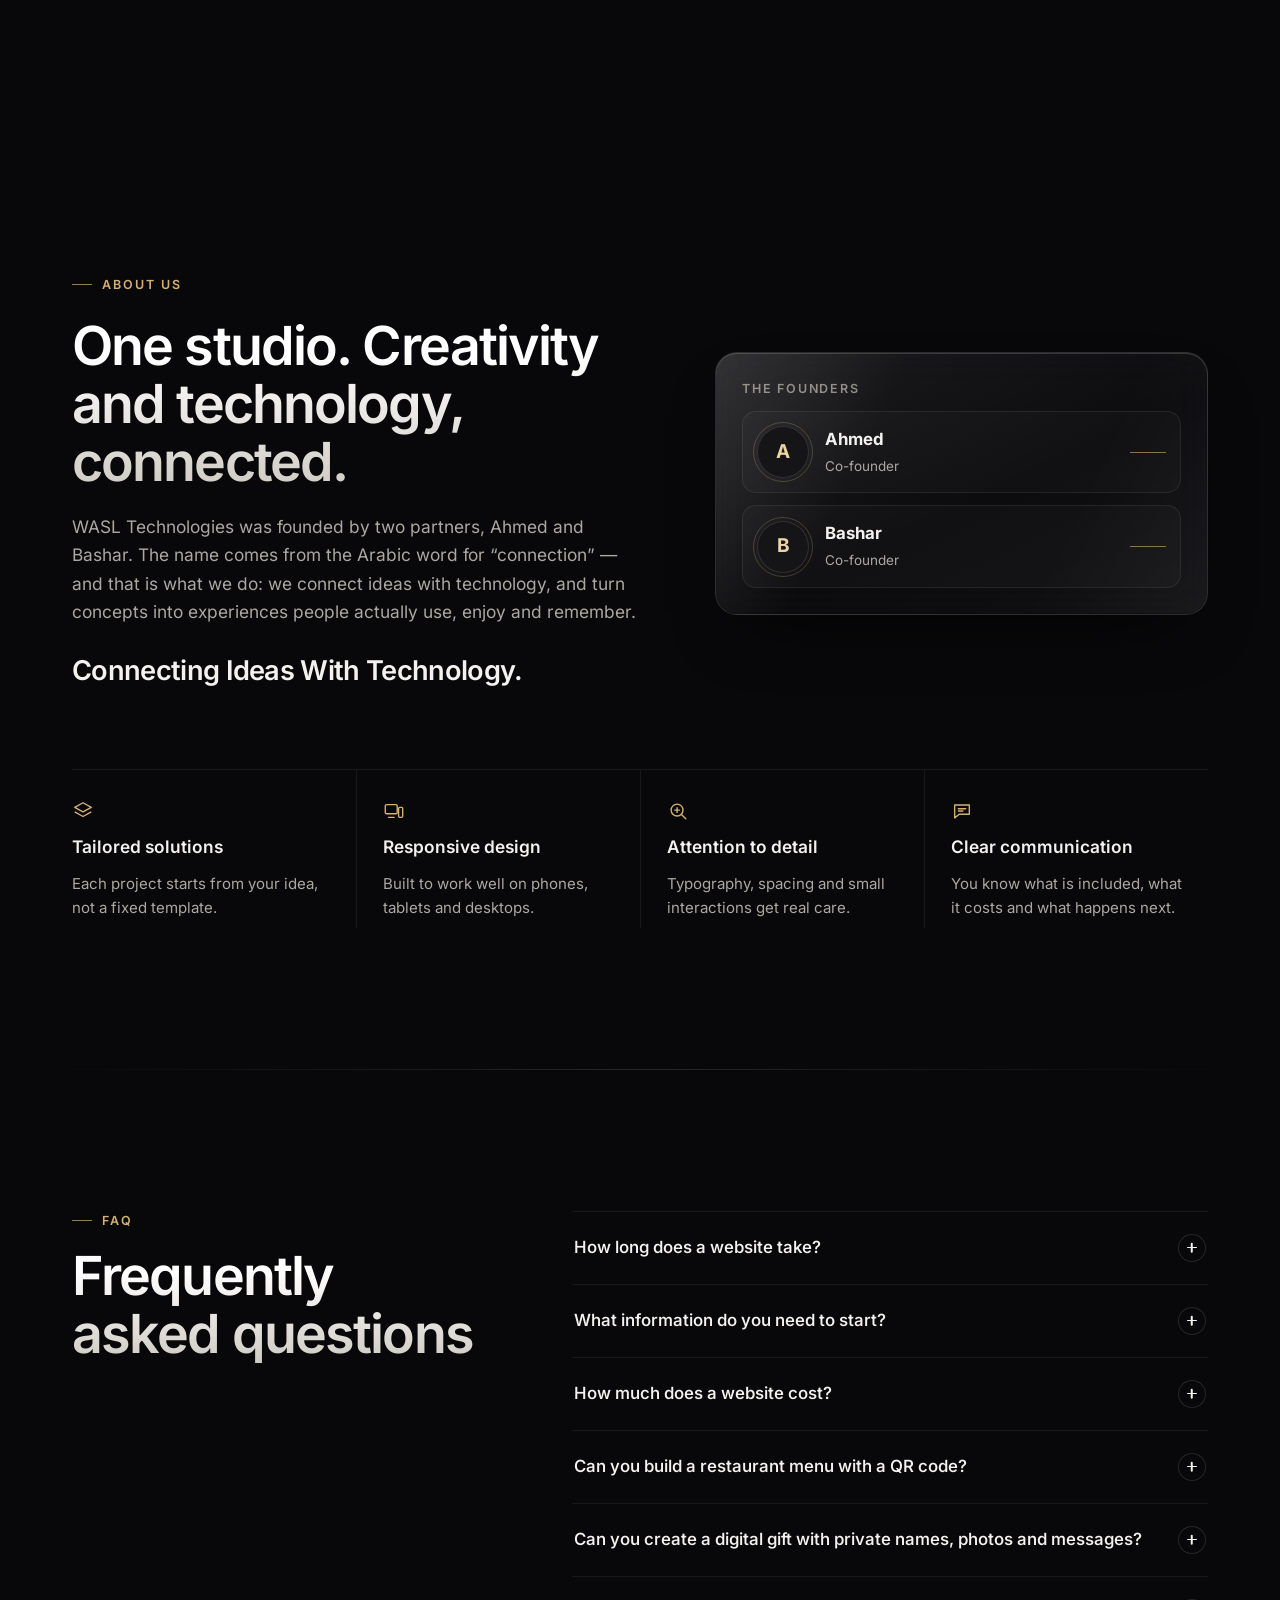
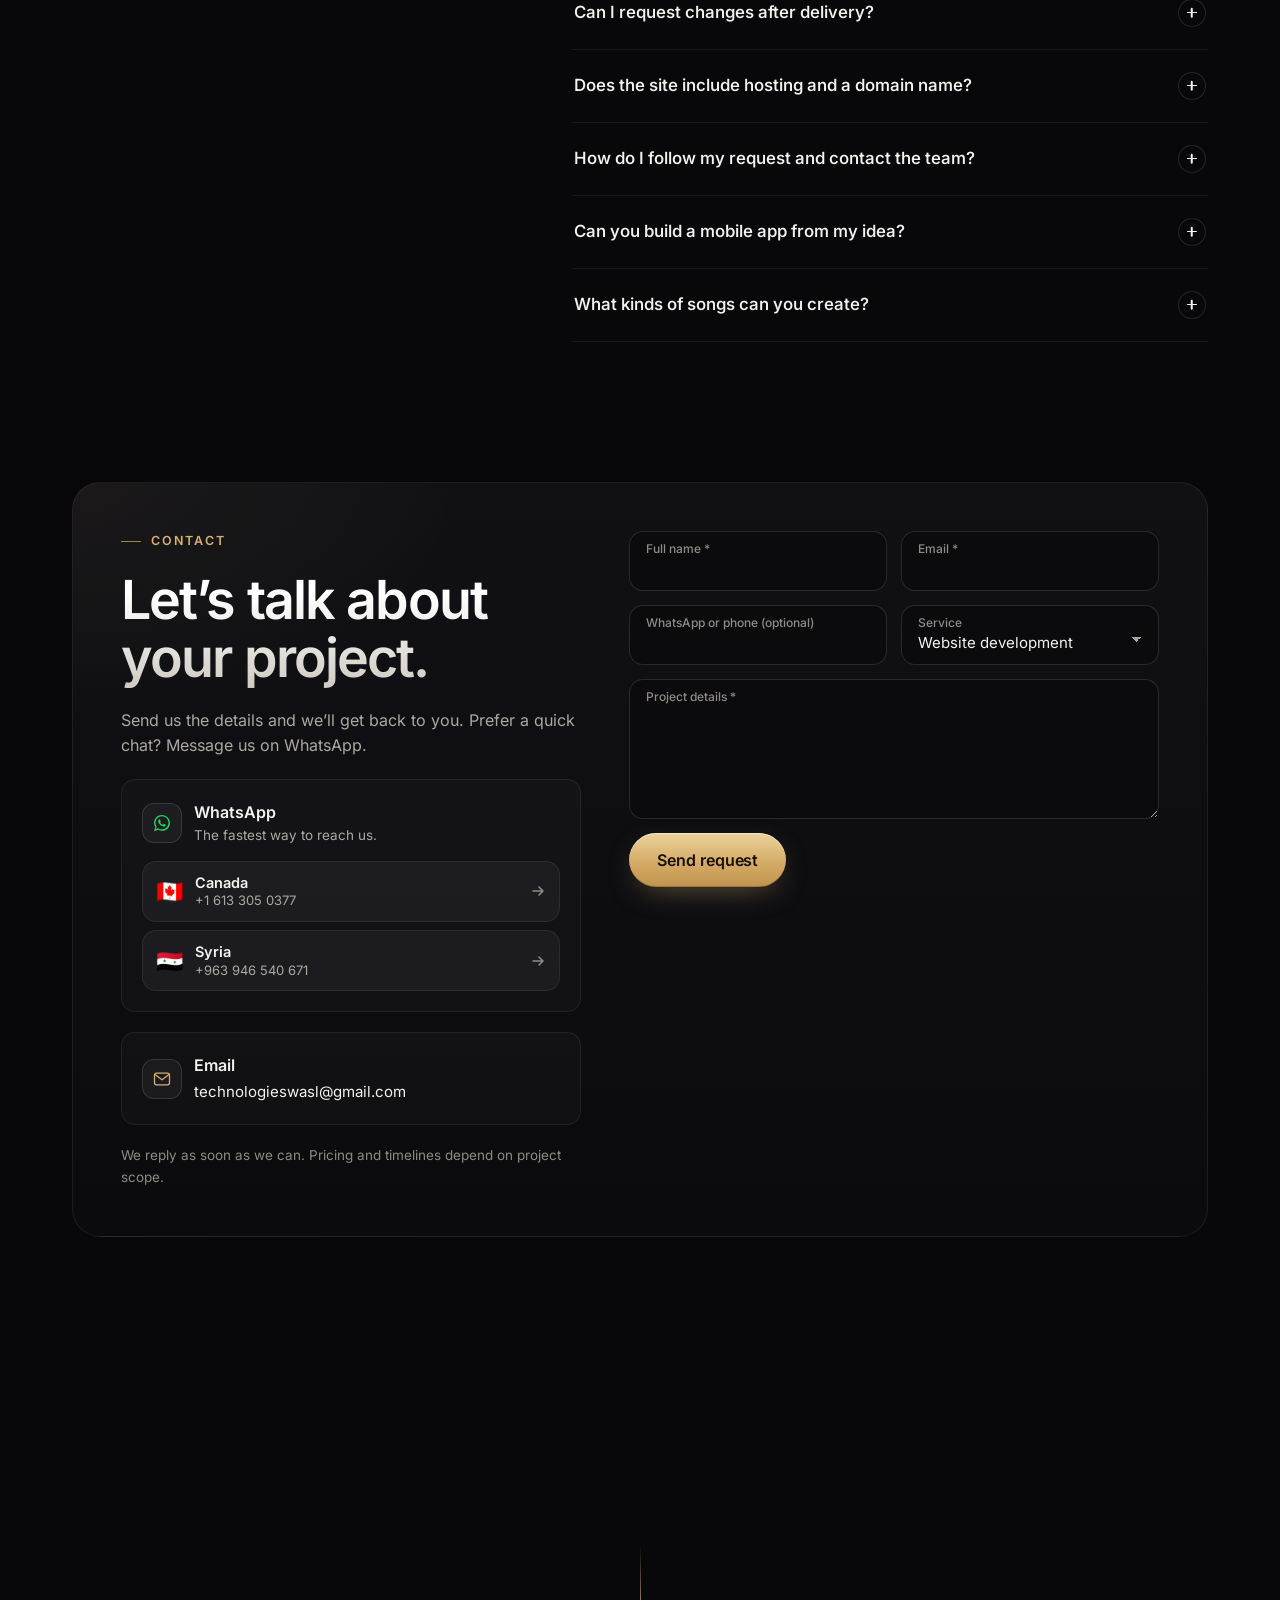
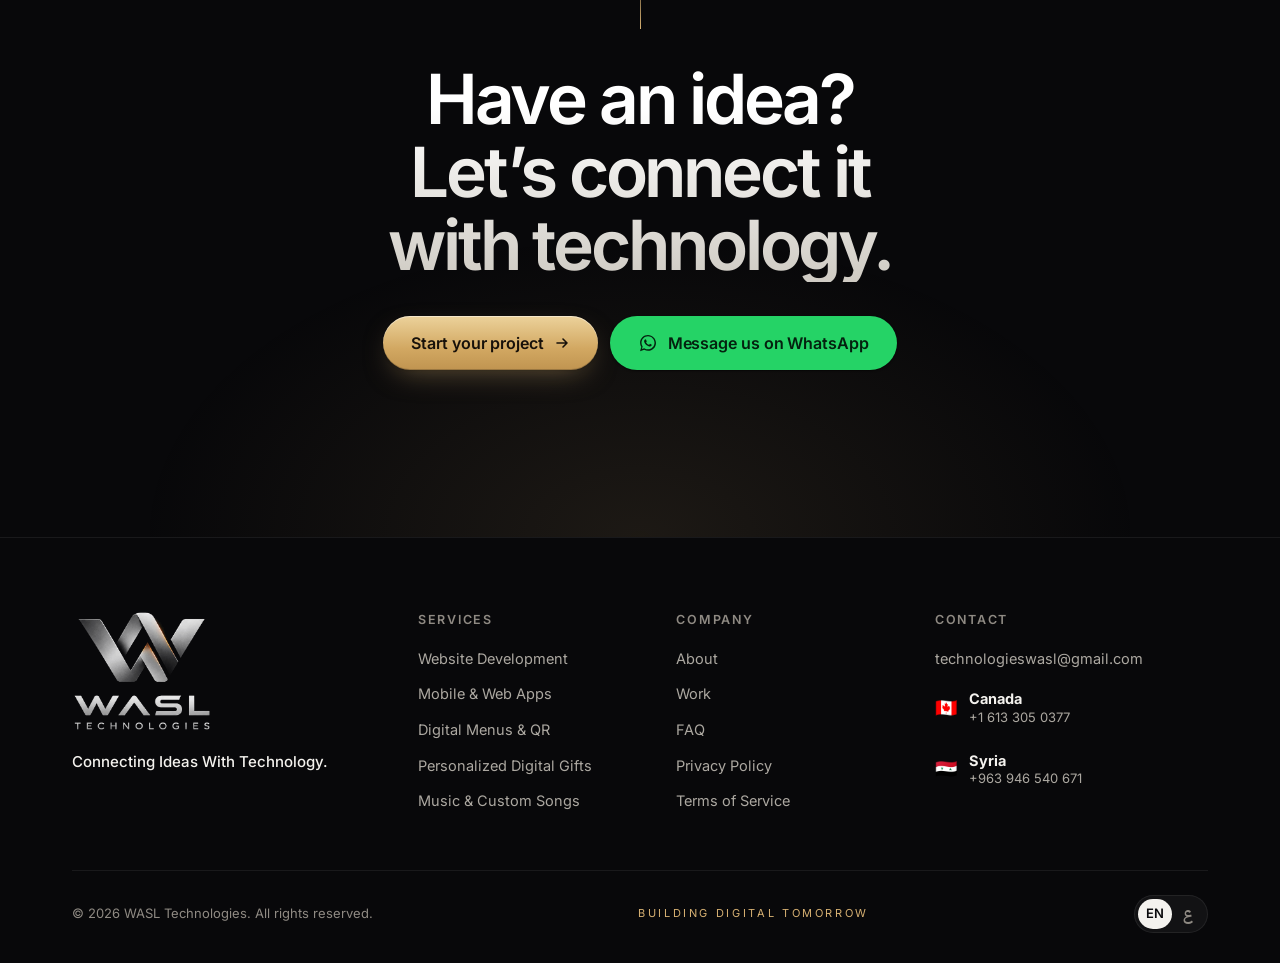
==== commit e12f6727: "Redesign with real photography: framed photo plates and stock photos - Replace the 19 code-drawn ill" ====
--- a/index.html
+++ b/index.html
@@ -191,8 +191,9 @@
   </div>
 
   <!-- 01 WEB -->
-  <article class="scene t-web" id="s-web" aria-labelledby="s1-h">
+  <article class="scene t-web photo" id="s-web" aria-labelledby="s1-h">
     <div class="wrap scene-in">
+      <figure class="plate rv" aria-hidden="true"><img src="assets/media/scene-interior.webp" width="1600" height="1028" alt="" loading="lazy"></figure>
       <div class="scene-txt glass-panel rv">
         <span class="s-num">01</span>
         <p class="eyebrow" data-i18n="svc.web">Website Development</p>
@@ -227,8 +228,9 @@
   <div class="connector" aria-hidden="true"><svg viewBox="0 0 40 120"><path d="M20 118 C 20 80, 20 40, 20 8 M8 20 L20 6 L32 20"/></svg></div>
 
   <!-- 02 APPS -->
-  <article class="scene t-apps rev" id="s-apps" aria-labelledby="s2-h">
+  <article class="scene t-apps rev photo" id="s-apps" aria-labelledby="s2-h">
     <div class="wrap scene-in">
+      <figure class="plate rv" aria-hidden="true"><img src="assets/media/plate-apps.webp" width="1600" height="1000" alt="" loading="lazy"></figure>
       <div class="scene-txt glass-panel rv">
         <span class="s-num">02</span>
         <p class="eyebrow"><span data-i18n="svc.apps">Mobile &amp; Web Apps</span><span class="new" data-i18n="tag.new">New</span></p>
@@ -268,8 +270,9 @@
   <div class="connector" aria-hidden="true"><svg viewBox="0 0 40 120"><path d="M20 118 C 20 80, 20 40, 20 8 M8 20 L20 6 L32 20"/></svg></div>
 
   <!-- 03 MENUS -->
-  <article class="scene t-menus" id="s-menus" aria-labelledby="s3-h">
+  <article class="scene t-menus photo" id="s-menus" aria-labelledby="s3-h">
     <div class="wrap scene-in">
+      <figure class="plate rv" aria-hidden="true"><img src="assets/media/plate-menus.webp" width="1600" height="1000" alt="" loading="lazy"></figure>
       <div class="scene-txt glass-panel rv">
         <span class="s-num">03</span>
         <p class="eyebrow" data-i18n="svc.menus">Digital Menus &amp; QR</p>
@@ -280,7 +283,7 @@
       </div>
       <div class="scene-vis tilt" aria-hidden="true">
         <img class="float-dish d1 rise" data-speed="-0.09" src="assets/media/dish-fattoush.webp" width="480" height="480" alt="" loading="lazy">
-        <img class="float-dish d2 rise" data-speed="0.1" src="assets/media/dish-beefKebab.webp" width="480" height="480" alt="" loading="lazy">
+        <img class="float-dish d2 rise" data-speed="0.1" src="assets/media/dish-veggieRice.webp" width="480" height="480" alt="" loading="lazy">
         <div class="phone ph-menu rise" data-speed="0.03"><div class="ph-scr menu-ui">
           <div class="mu-hero"><img src="assets/media/dish-grilledChicken.webp" width="480" height="480" alt="" loading="lazy"><div><small data-i18n="vis.welcome">Welcome to</small><b data-i18n="vis.menu">Sample Bistro</b></div></div>
           <div class="mu-chips" data-cycle><span class="on" data-i18n="mp.c.Starters">Starters</span><span data-i18n="mp.c.Mains">Mains</span><span data-i18n="mp.c.Desserts">Desserts</span><span data-i18n="mp.c.Drinks">Drinks</span></div>
@@ -300,8 +303,9 @@
   <div class="connector" aria-hidden="true"><svg viewBox="0 0 40 120"><path d="M20 118 C 20 80, 20 40, 20 8 M8 20 L20 6 L32 20"/></svg></div>
 
   <!-- 04 GIFTS -->
-  <article class="scene t-gifts rev" id="s-gifts" aria-labelledby="s4-h">
+  <article class="scene t-gifts rev photo" id="s-gifts" aria-labelledby="s4-h">
     <div class="wrap scene-in">
+      <figure class="plate rv" aria-hidden="true"><img src="assets/media/plate-gifts.webp" width="1600" height="1000" alt="" loading="lazy"></figure>
       <div class="scene-txt glass-panel rv">
         <span class="s-num">04</span>
         <p class="eyebrow" data-i18n="svc.gifts">Personalized Digital Gifts</p>
@@ -329,8 +333,9 @@
   <div class="connector" aria-hidden="true"><svg viewBox="0 0 40 120"><path d="M20 118 C 20 80, 20 40, 20 8 M8 20 L20 6 L32 20"/></svg></div>
 
   <!-- 05 MUSIC -->
-  <article class="scene t-music" id="s-music" aria-labelledby="s5-h">
+  <article class="scene t-music photo" id="s-music" aria-labelledby="s5-h">
     <div class="wrap scene-in">
+      <figure class="plate rv" aria-hidden="true"><img src="assets/media/plate-music.webp" width="1600" height="1000" alt="" loading="lazy"></figure>
       <div class="scene-txt glass-panel rv">
         <span class="s-num">05</span>
         <p class="eyebrow"><span data-i18n="svc.music">Music &amp; Custom Songs</span><span class="new" data-i18n="tag.new">New</span></p>
@@ -504,8 +509,9 @@
 
 <!-- ===================== WEBSITE DEVELOPMENT ===================== -->
 <div class="view" data-view="web" hidden>
-  <section class="page-hero t-web" aria-labelledby="wp-h">
+  <section class="page-hero t-web photo" aria-labelledby="wp-h">
     <div class="wrap ph-grid">
+      <figure class="plate" aria-hidden="true"><img src="assets/media/scene-interior.webp" width="1600" height="1028" alt="" loading="lazy"></figure>
       <div class="ph-txt">
         <a class="crumb" href="#/"><svg aria-hidden="true"><use href="#i-arrow"/></svg><span data-i18n="nav.back">Back to home</span></a>
         <p class="eyebrow"><span class="s-num sm">01</span><span data-i18n="wp.eb">Website development</span></p>
@@ -561,8 +567,9 @@
 
 <!-- ===================== APPS ===================== -->
 <div class="view" data-view="apps" hidden>
-  <section class="page-hero t-apps" aria-labelledby="ap-h">
+  <section class="page-hero t-apps photo" aria-labelledby="ap-h">
     <div class="wrap ph-grid">
+      <figure class="plate" aria-hidden="true"><img src="assets/media/plate-apps.webp" width="1600" height="1000" alt="" loading="lazy"></figure>
       <div class="ph-txt">
         <a class="crumb" href="#/"><svg aria-hidden="true"><use href="#i-arrow"/></svg><span data-i18n="nav.back">Back to home</span></a>
         <p class="eyebrow"><span class="s-num sm">02</span><span data-i18n="ap.eb">Mobile &amp; web app development</span></p>
@@ -623,8 +630,9 @@
 
 <!-- ===================== DIGITAL MENUS ===================== -->
 <div class="view" data-view="menus" hidden>
-  <section class="page-hero t-menus" aria-labelledby="mp-h">
+  <section class="page-hero t-menus photo" aria-labelledby="mp-h">
     <div class="wrap ph-grid">
+      <figure class="plate" aria-hidden="true"><img src="assets/media/plate-menus.webp" width="1600" height="1000" alt="" loading="lazy"></figure>
       <div class="ph-txt">
         <a class="crumb" href="#/"><svg aria-hidden="true"><use href="#i-arrow"/></svg><span data-i18n="nav.back">Back to home</span></a>
         <p class="eyebrow"><span class="s-num sm">03</span><span data-i18n="mp.eb">Digital menus &amp; QR</span></p>
@@ -681,8 +689,9 @@
 
 <!-- ===================== DIGITAL GIFTS ===================== -->
 <div class="view" data-view="gifts" hidden>
-  <section class="page-hero t-gifts" aria-labelledby="gp-h">
+  <section class="page-hero t-gifts photo" aria-labelledby="gp-h">
     <div class="wrap ph-grid">
+      <figure class="plate" aria-hidden="true"><img src="assets/media/plate-gifts.webp" width="1600" height="1000" alt="" loading="lazy"></figure>
       <div class="ph-txt">
         <a class="crumb" href="#/"><svg aria-hidden="true"><use href="#i-arrow"/></svg><span data-i18n="nav.back">Back to home</span></a>
         <p class="eyebrow"><span class="s-num sm">04</span><span data-i18n="gp.eb">Personalized digital gifts</span></p>
@@ -748,8 +757,9 @@
 
 <!-- ===================== MUSIC ===================== -->
 <div class="view" data-view="music" hidden>
-  <section class="page-hero t-music" aria-labelledby="mu-h">
+  <section class="page-hero t-music photo" aria-labelledby="mu-h">
     <div class="wrap ph-grid">
+      <figure class="plate" aria-hidden="true"><img src="assets/media/plate-music.webp" width="1600" height="1000" alt="" loading="lazy"></figure>
       <div class="ph-txt">
         <a class="crumb" href="#/"><svg aria-hidden="true"><use href="#i-arrow"/></svg><span data-i18n="nav.back">Back to home</span></a>
         <p class="eyebrow"><span class="s-num sm">05</span><span data-i18n="mu.eb">Music &amp; custom songs</span></p>
--- a/assets/css/wasl.css
+++ b/assets/css/wasl.css
@@ -1025,3 +1025,42 @@
 .m-veil i{position:absolute;inset-block:0;inset-inline-start:0;width:1px;
   background:linear-gradient(transparent,var(--gold-hi) 30%,var(--gold) 70%,transparent);box-shadow:0 0 18px 2px rgba(214,176,114,.5)}
 @media print{.hero-3d,.m-veil{display:none!important}}
+
+/* =====================================================================
+   v6 — Photo plates: real photography framed behind a service scene (.scene.photo)
+   The copy sits on the darkened inline-start side; the devices float over the lit side.
+   ===================================================================== */
+.scene.photo .scene-in{position:relative;isolation:isolate;padding:clamp(32px,4.4vw,64px) calc(var(--gut) + clamp(12px,1.8vw,26px))}
+/* The panel's single column never grows past the panel, so nothing inside can be clipped */
+.scene.photo .scene-txt{grid-template-columns:minmax(0,1fr)}
+@media (min-width:561px){
+  /* A slightly smaller outlined number leaves the eyebrow room beside it */
+  .scene.photo .s-num{font-size:clamp(3rem,4.4vw,3.8rem);top:18px}
+  .scene.photo .scene-txt .eyebrow{padding-inline-end:clamp(54px,4.4vw,64px)}
+}
+.plate{position:absolute;inset:0 var(--gut);z-index:-1;margin:0;border-radius:var(--r-xl);overflow:hidden;background:var(--bg-2);
+  box-shadow:0 50px 100px -50px rgba(0,0,0,.95)}
+.plate img{width:100%;height:100%;object-fit:cover}
+/* --pd points from the copy's side toward the photo: inline-start normally, inline-end on .rev scenes, mirrored for RTL */
+.plate{--pd:90deg}
+[dir=rtl] .plate,.scene.rev .plate{--pd:270deg}
+[dir=rtl] .scene.rev .plate{--pd:90deg}
+.plate::after{content:"";position:absolute;inset:0;border-radius:inherit;pointer-events:none;box-shadow:inset 0 0 0 1px rgba(214,176,114,.3);
+  background:linear-gradient(var(--pd),rgba(8,8,10,.93) 0%,rgba(8,8,10,.7) 34%,rgba(8,8,10,.12) 66%,rgba(8,8,10,.3) 100%),linear-gradient(0deg,rgba(8,8,10,.6),transparent 38%)}
+.scene.photo .scene-txt{background:rgba(12,12,15,.42)}
+.scene.photo .tag-demo,.page-hero.photo .tag-demo{z-index:2}
+/* Service page headers sit on the same plates */
+.page-hero.photo .ph-grid{position:relative;isolation:isolate;padding:clamp(32px,4.4vw,60px) calc(var(--gut) + clamp(12px,1.8vw,26px))}
+@media (max-width:1080px){
+  /* Stacked: copy on the dark top of the plate, visuals over the photo below */
+  .plate::after{background:linear-gradient(180deg,rgba(8,8,10,.92) 0%,rgba(8,8,10,.78) 46%,rgba(8,8,10,.1) 78%,rgba(8,8,10,.35) 100%)}
+}
+/* Dish photos are top-down shots: show them round, like plates */
+.float-dish,.dish-fan img,.w-menu .w-vis img,.dish-c img,.mu-item img{aspect-ratio:1;object-fit:cover;border-radius:50%}
+@media (max-width:560px){
+  /* Phones: the photo becomes a full-bleed band, so the content keeps its usual gutters */
+  .scene.photo .scene-in,.page-hero.photo .ph-grid{padding:22px var(--gut) 26px}
+  .laptop .site-nav span{display:none} /* keeps "Book a visit" inside the small laptop screen */
+  .plate{inset:0;border-radius:0}
+  .plate::after{border-radius:0;box-shadow:inset 0 1px 0 rgba(214,176,114,.3),inset 0 -1px 0 rgba(214,176,114,.3)}
+}
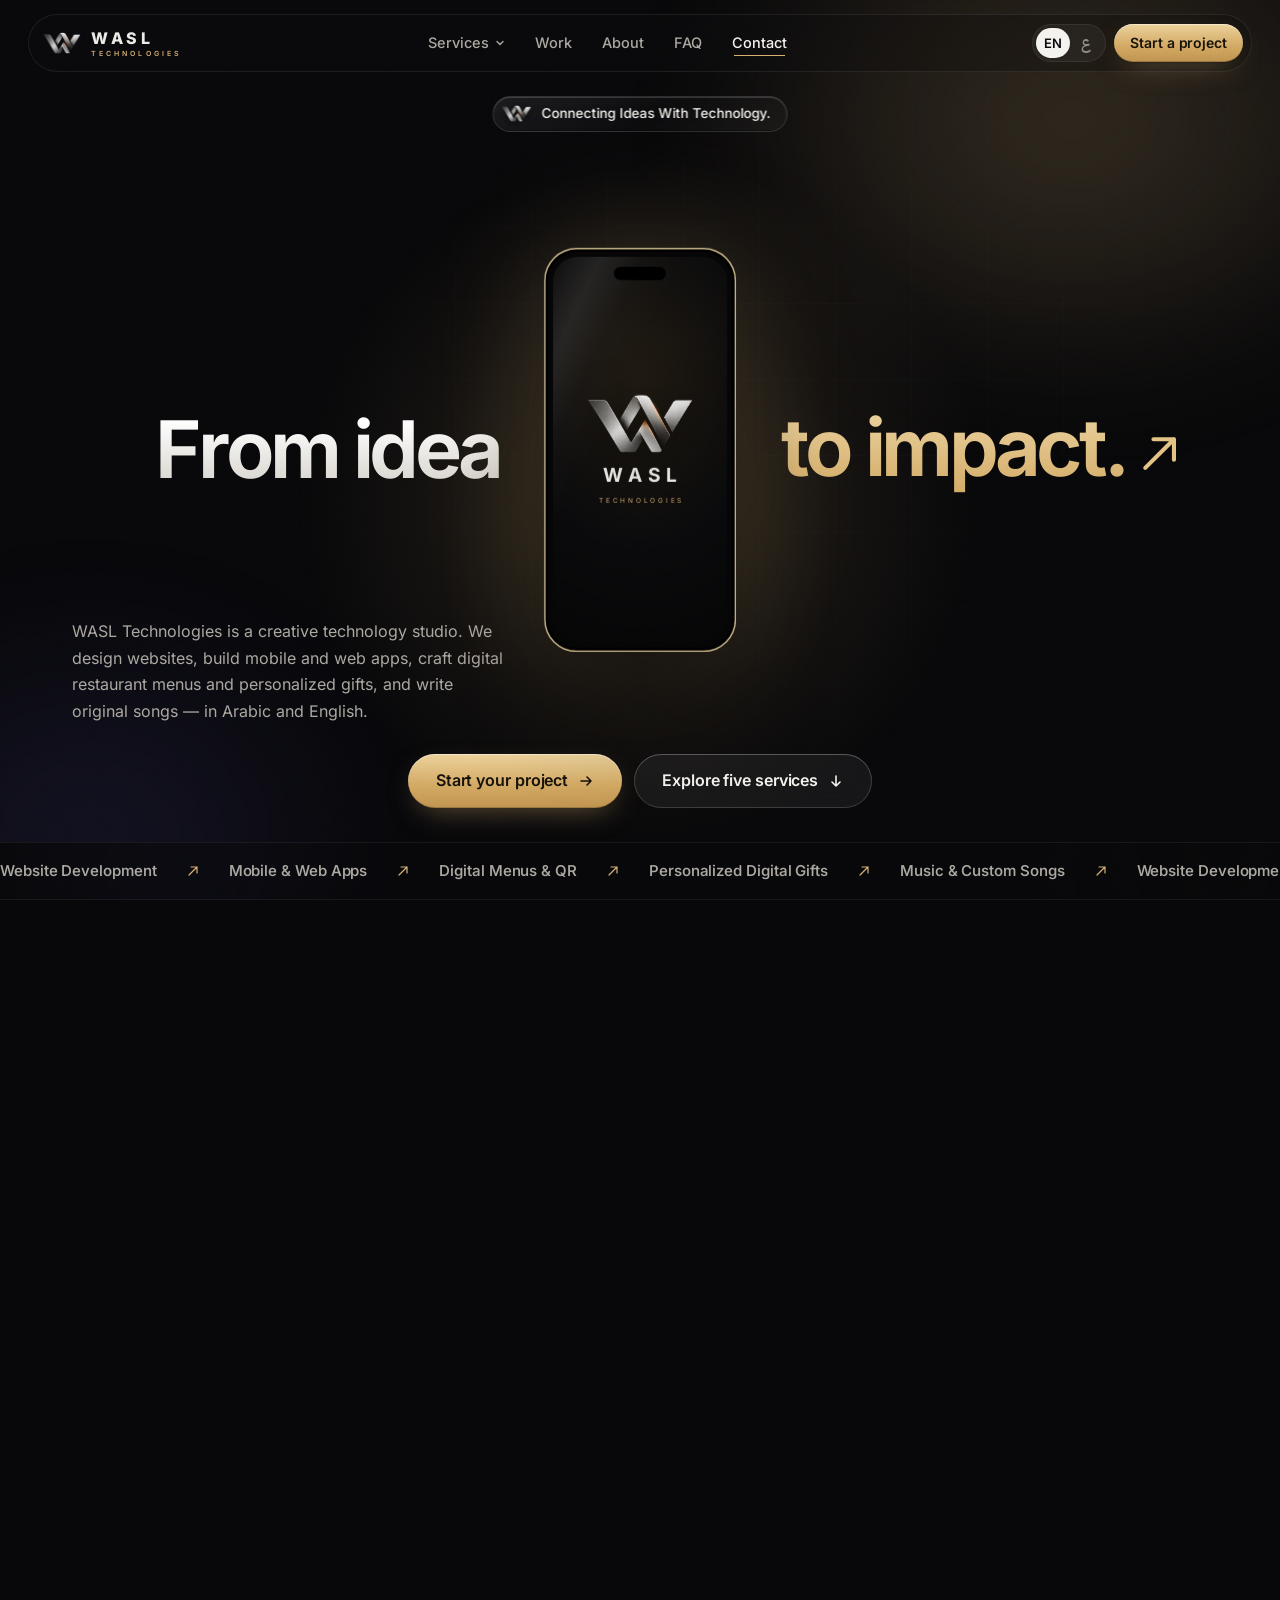
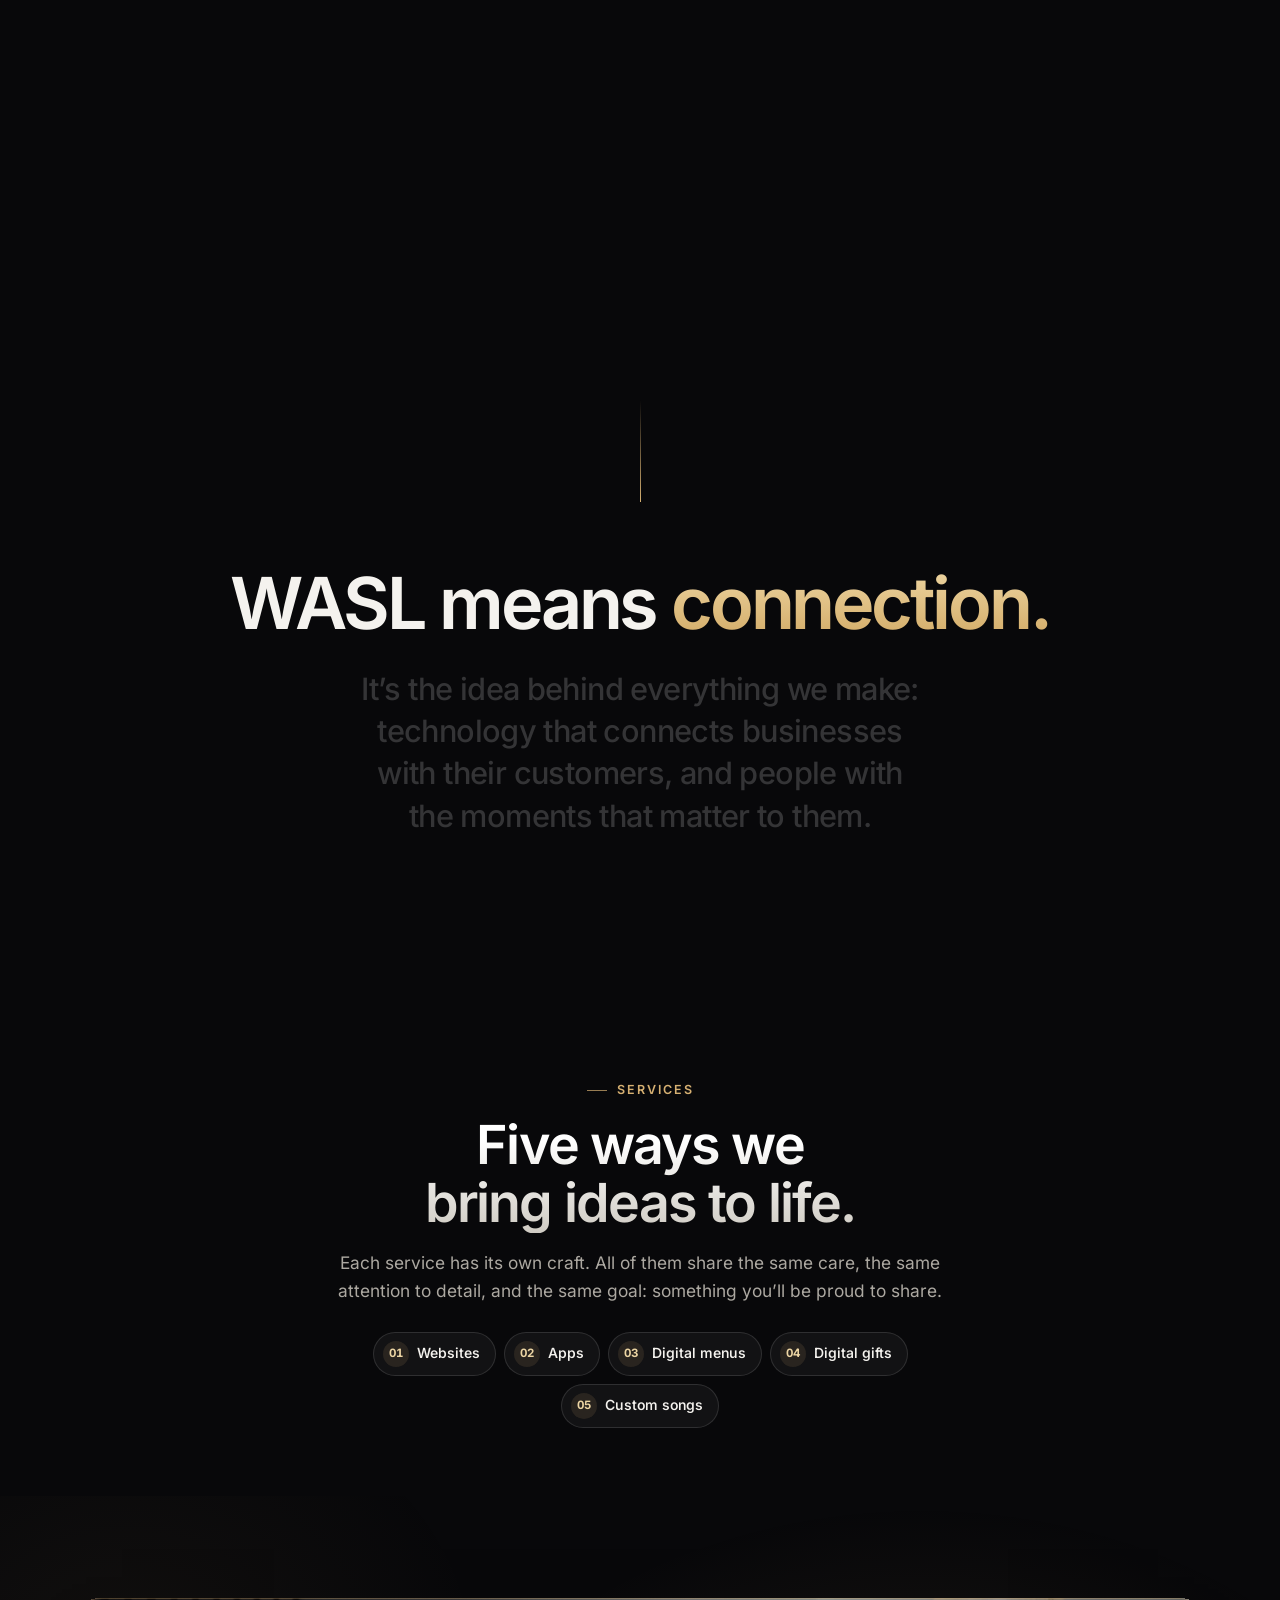
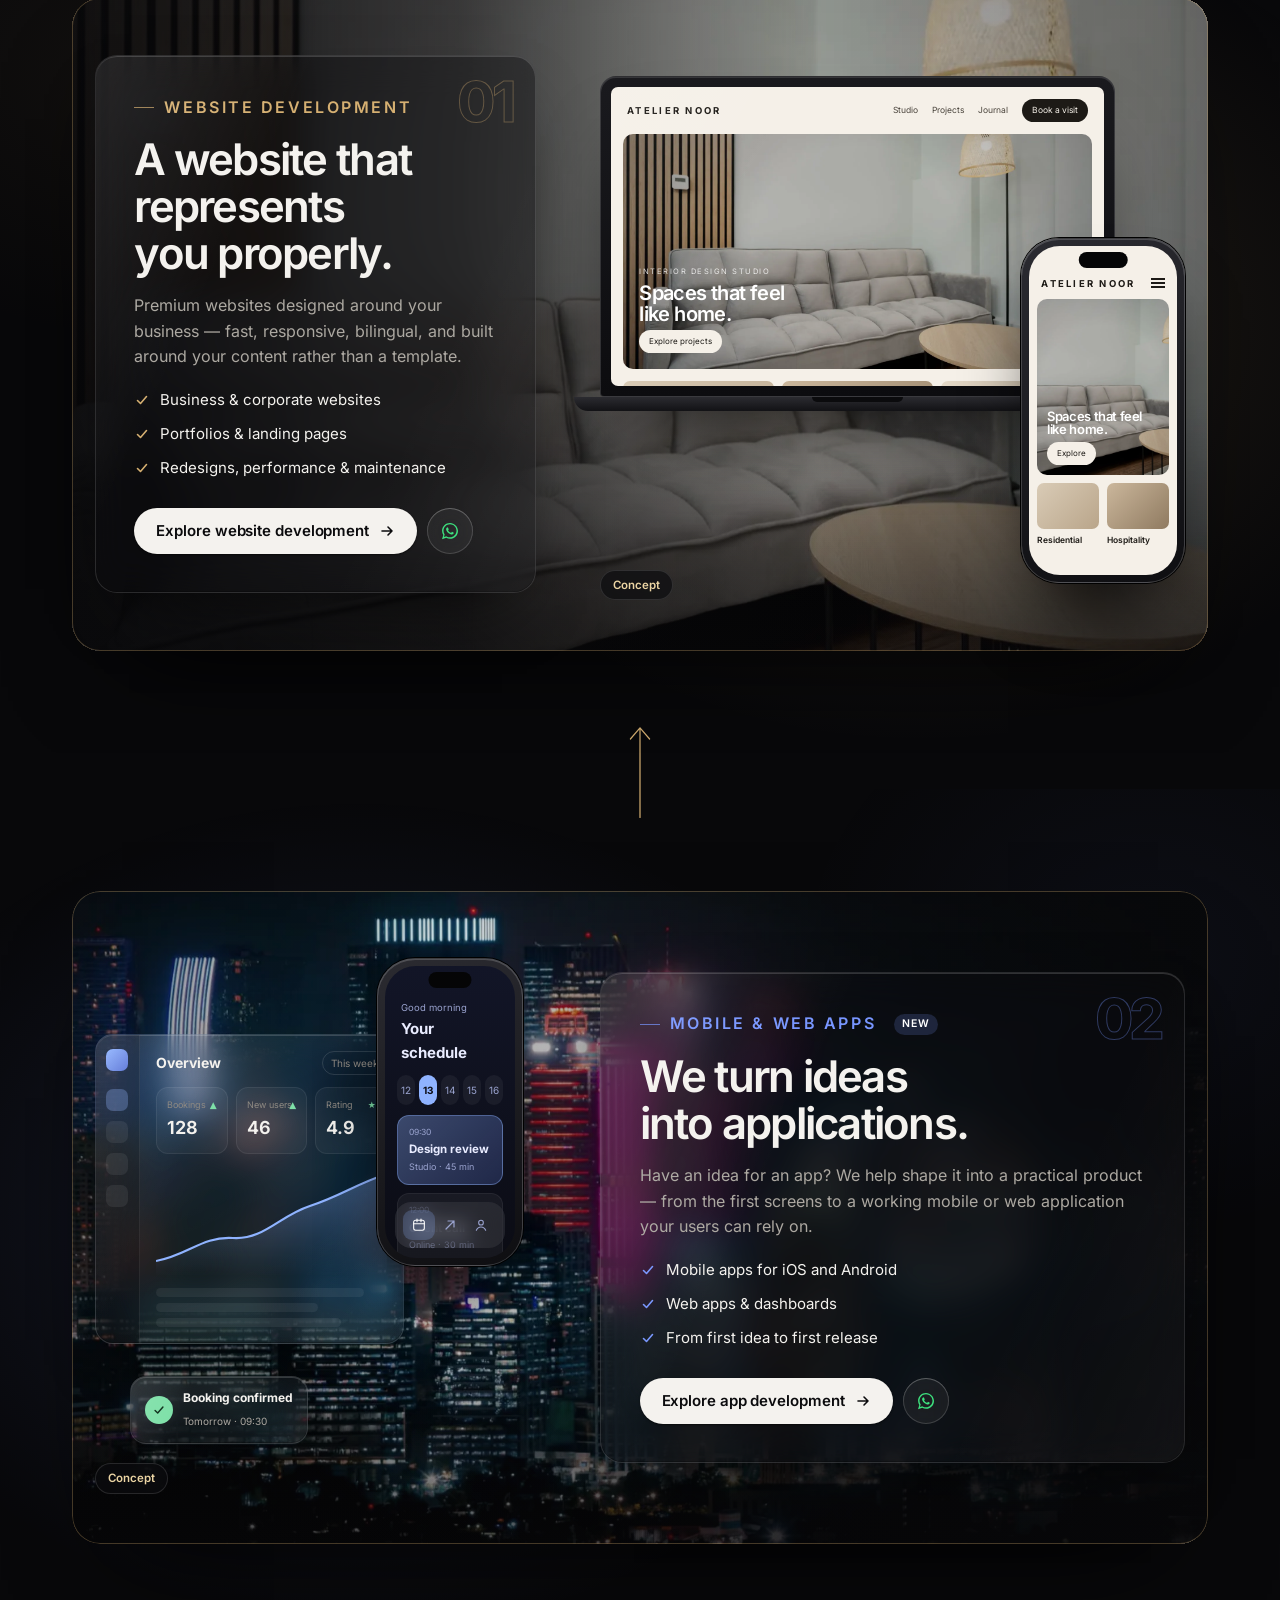
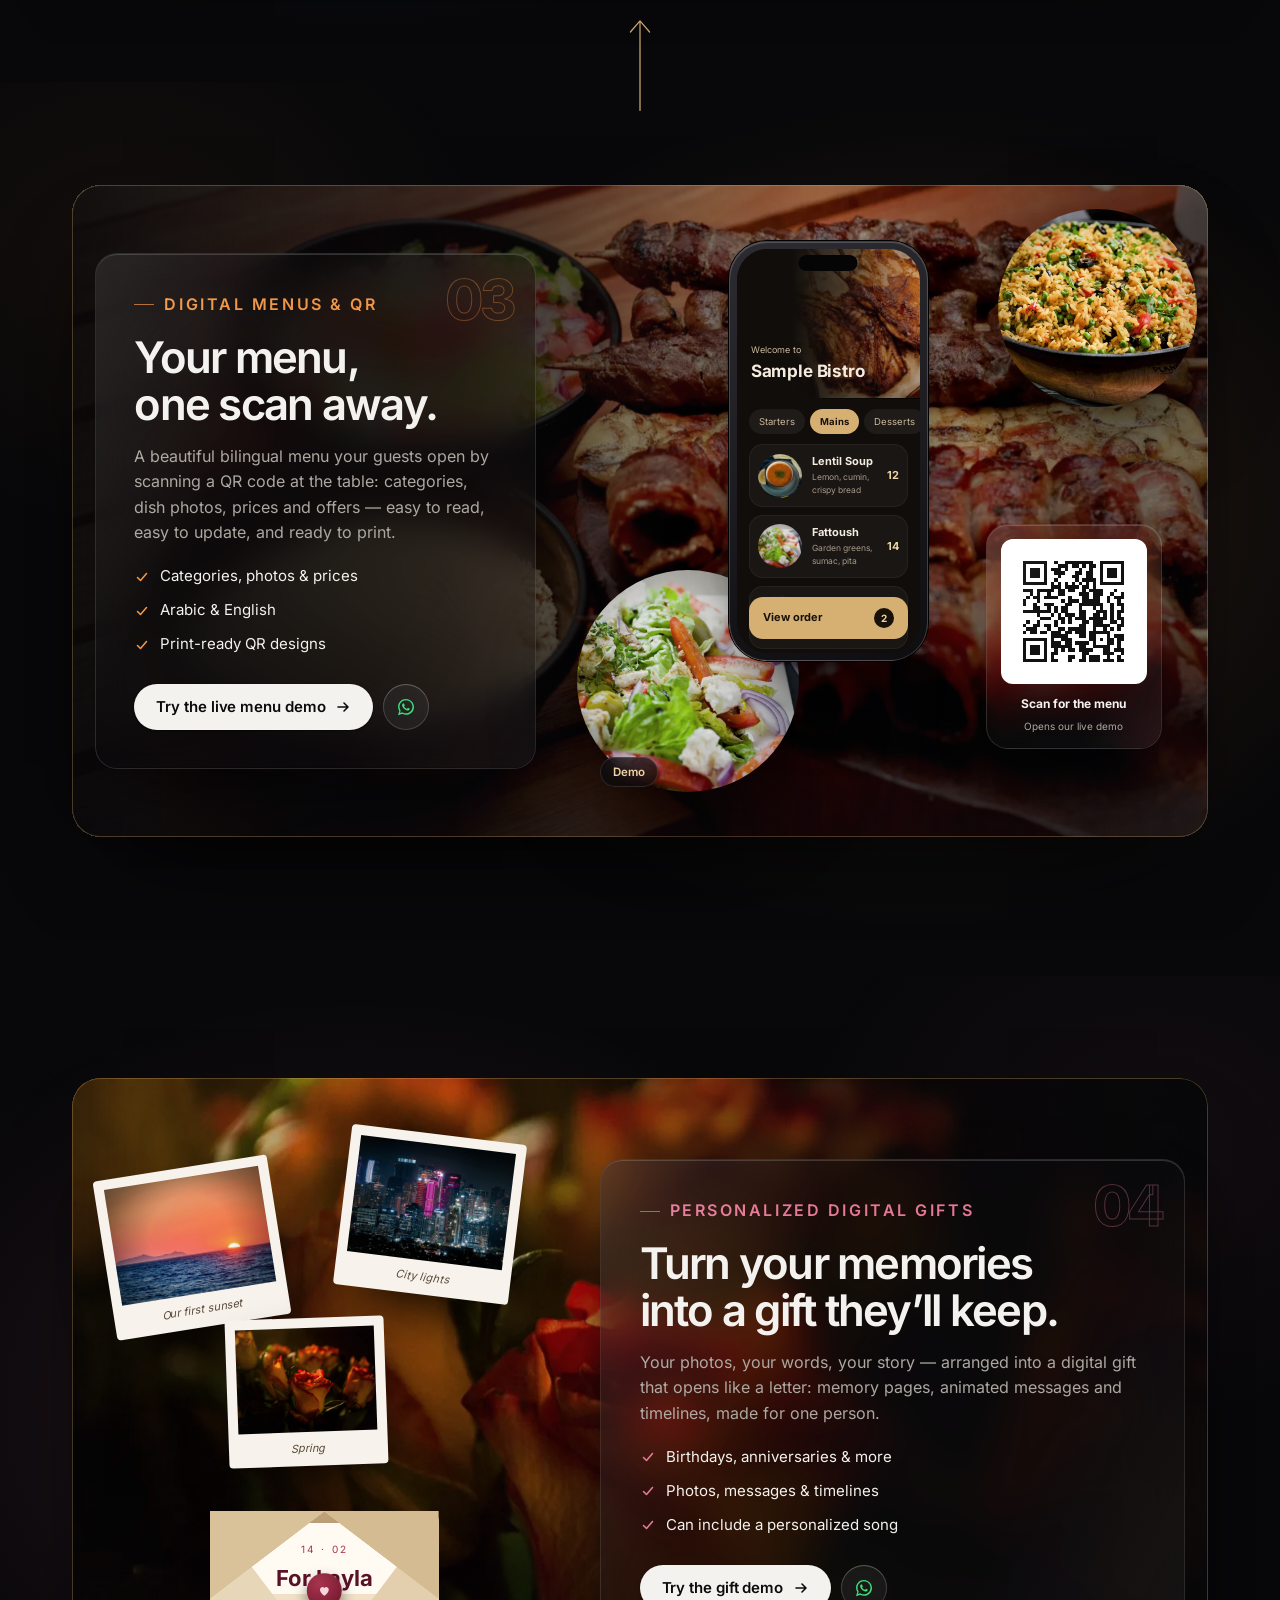
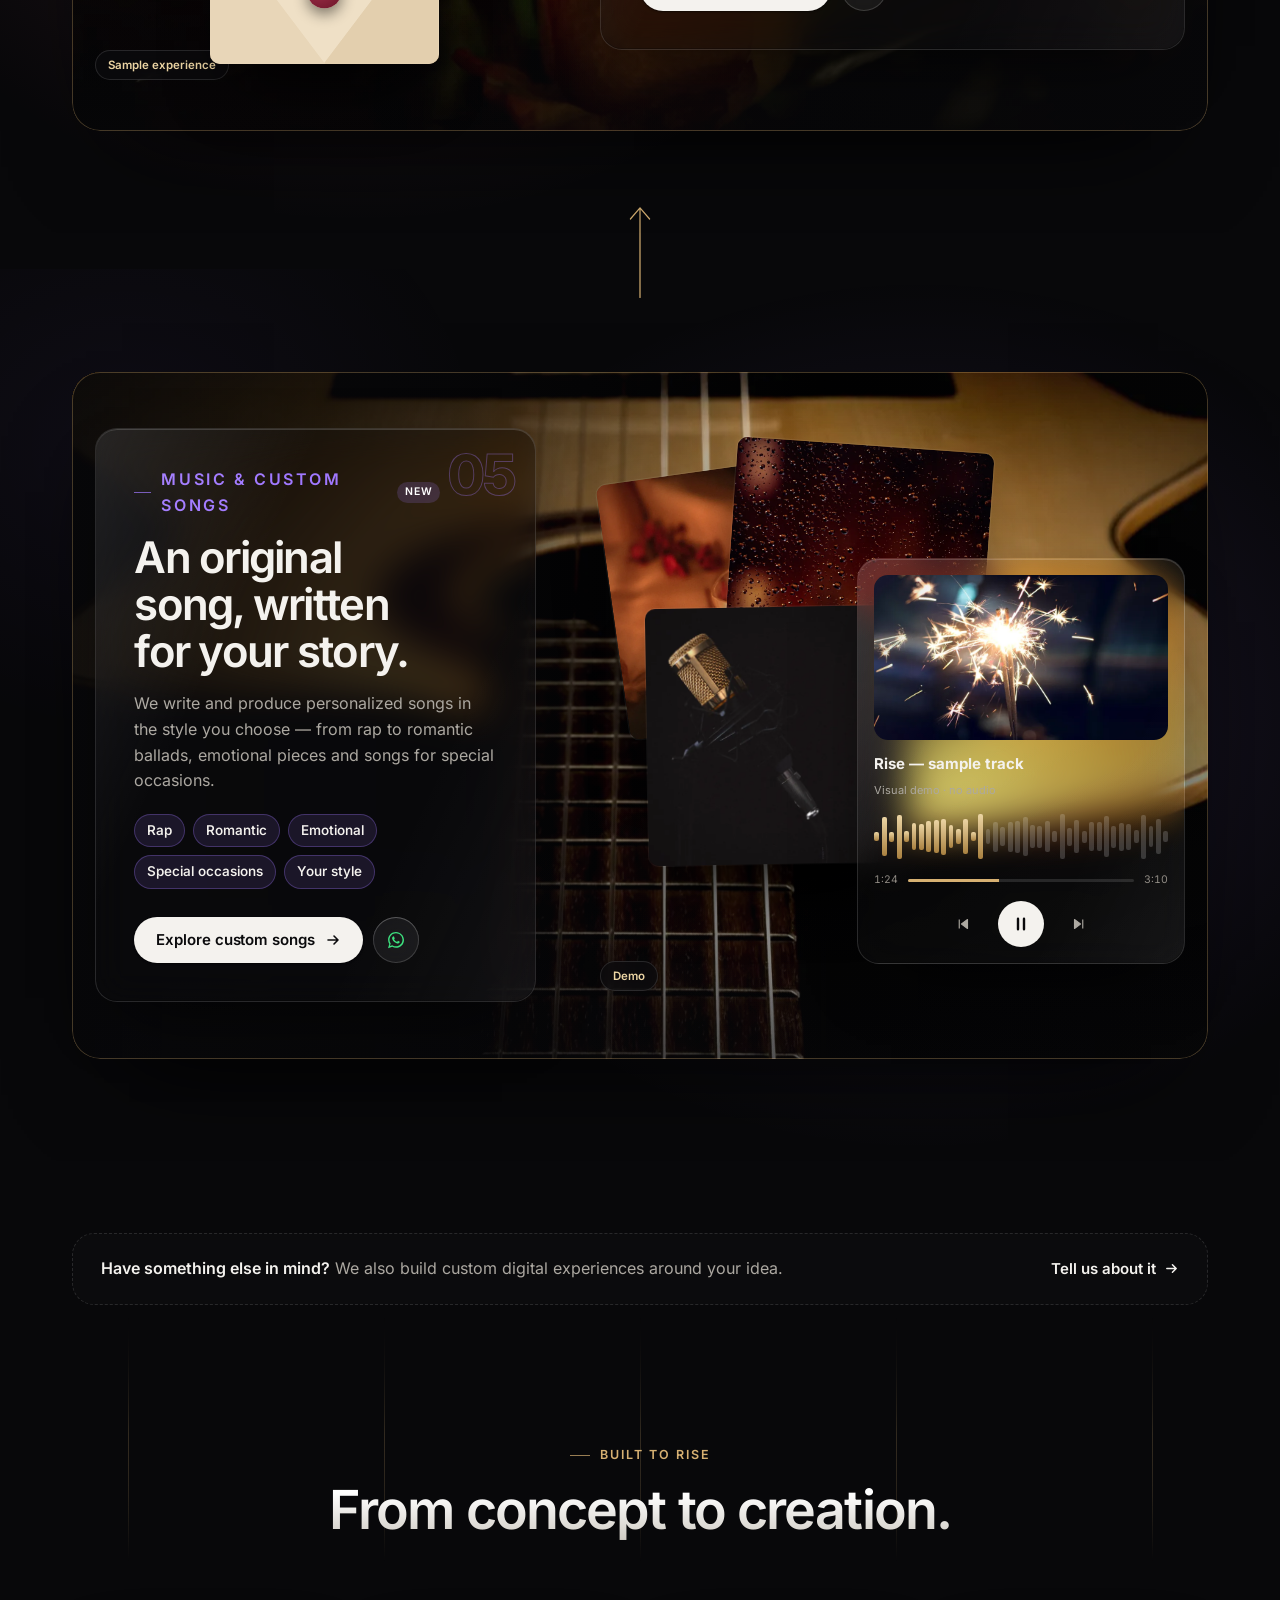
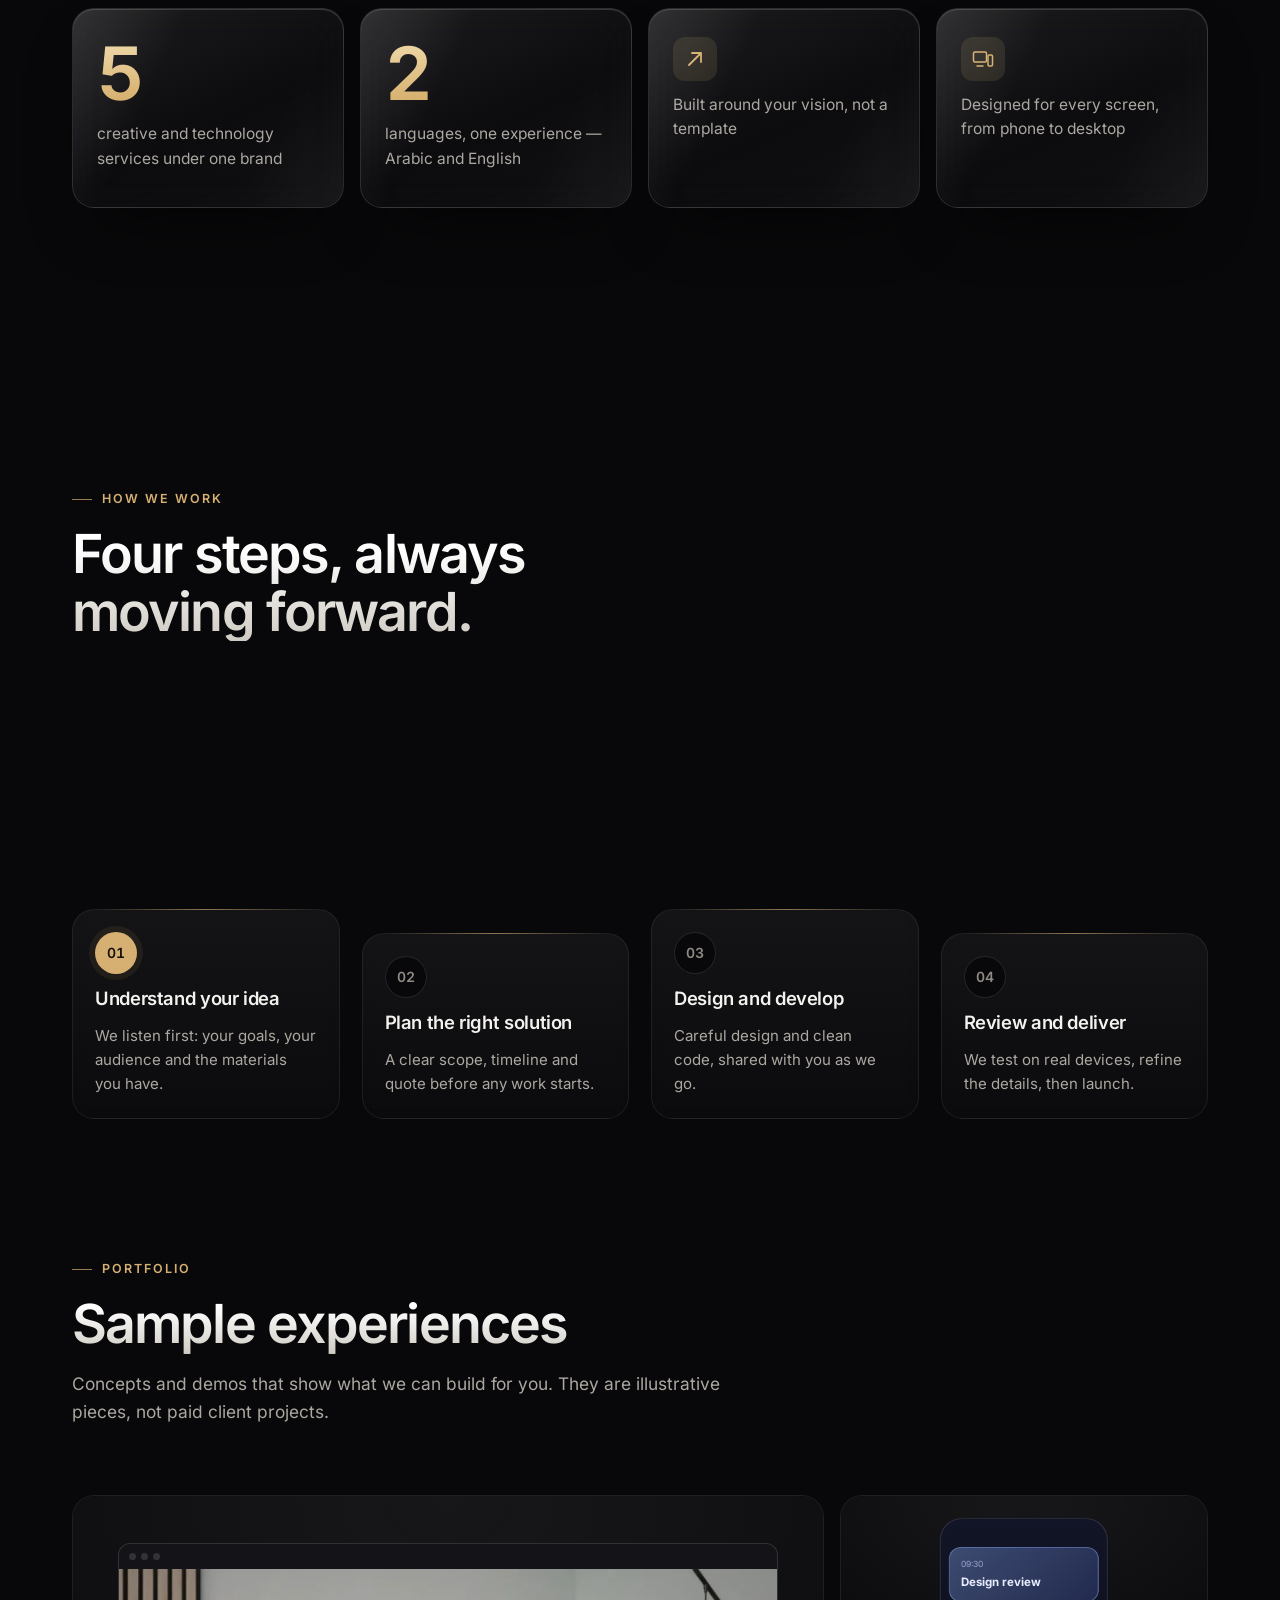
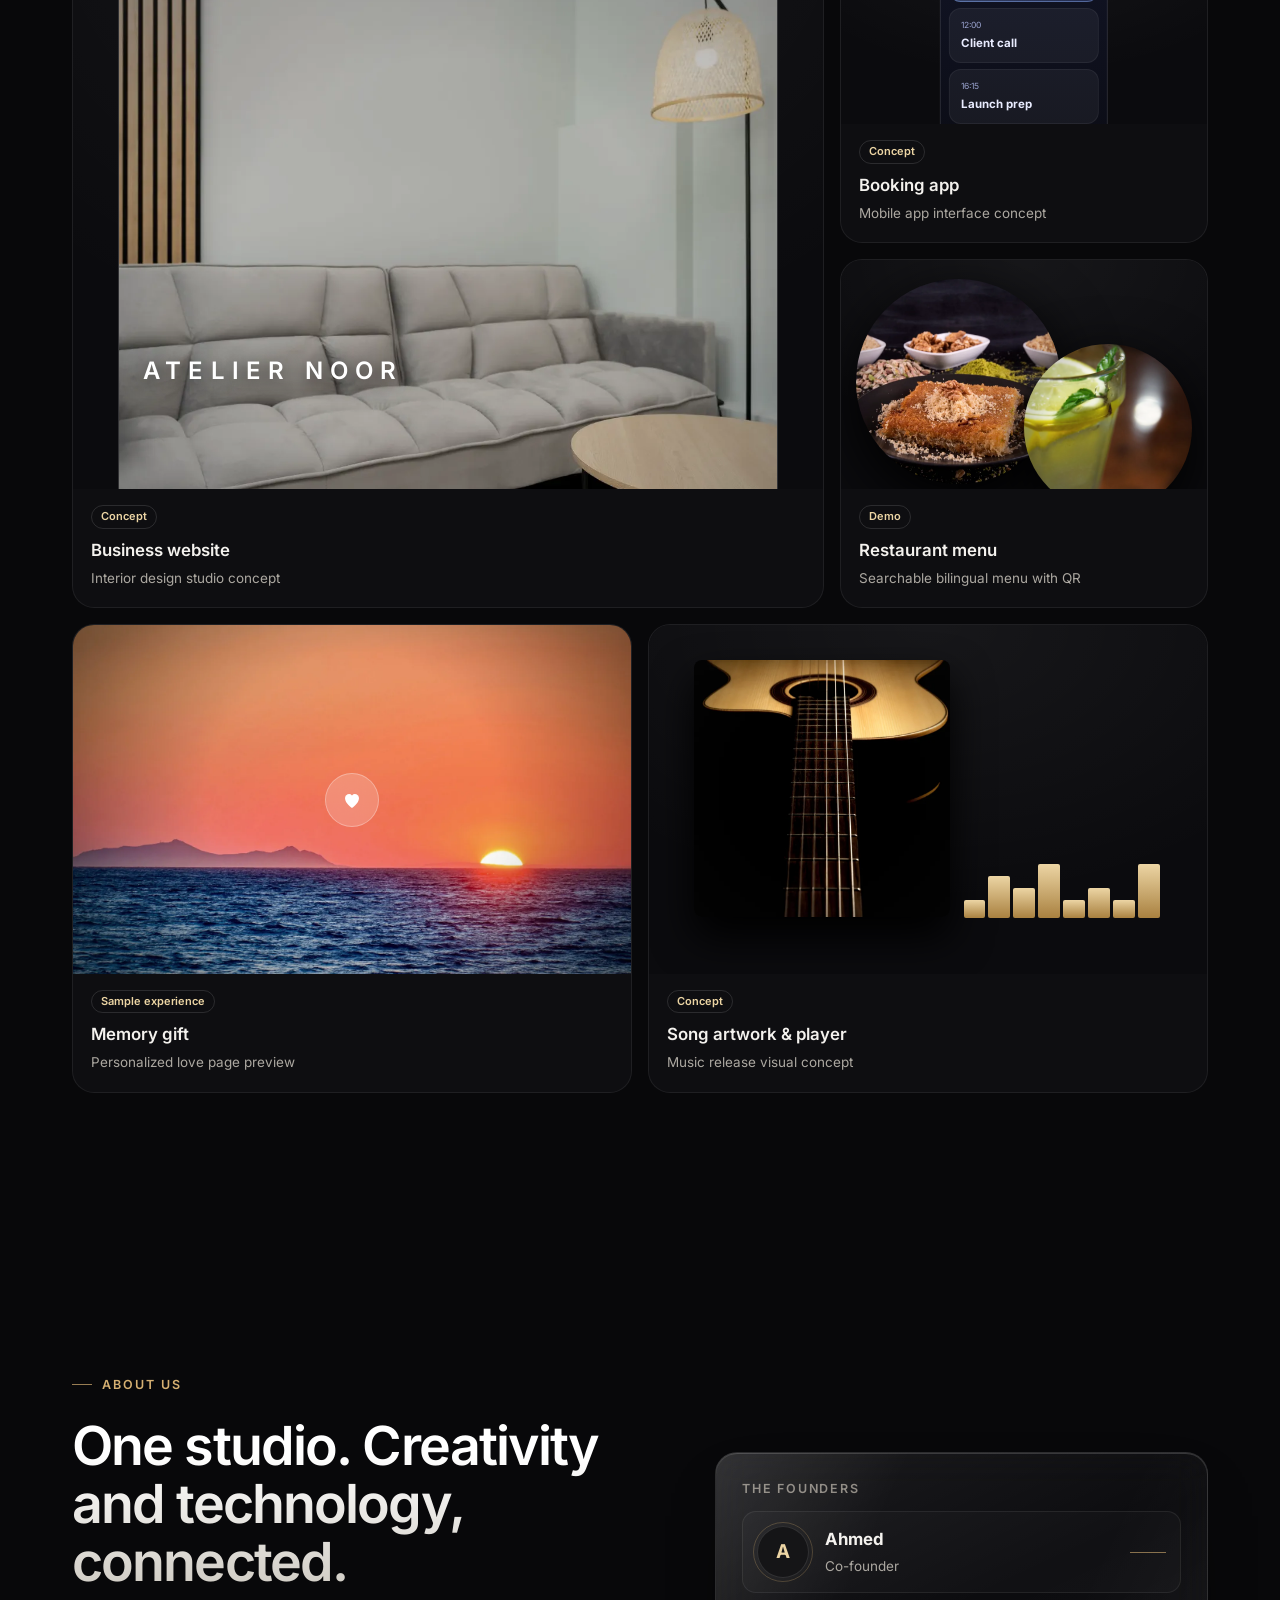
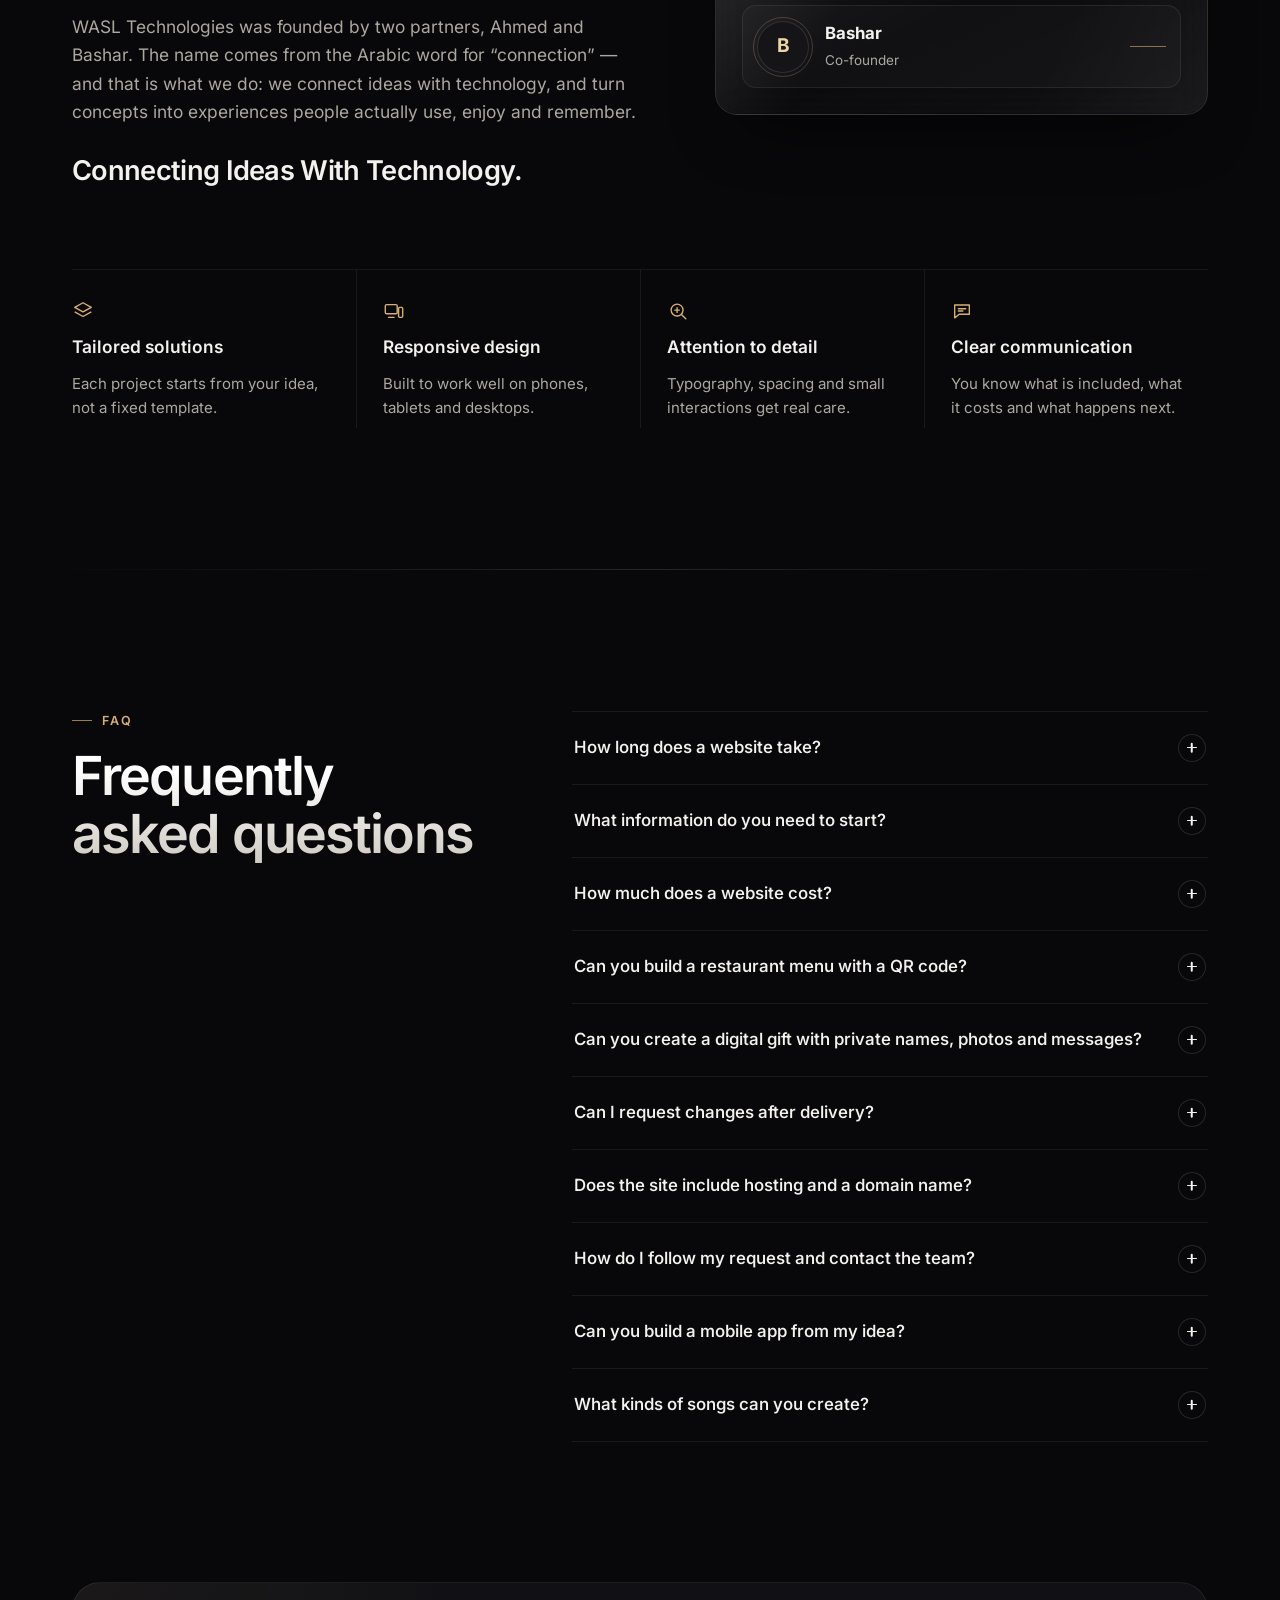
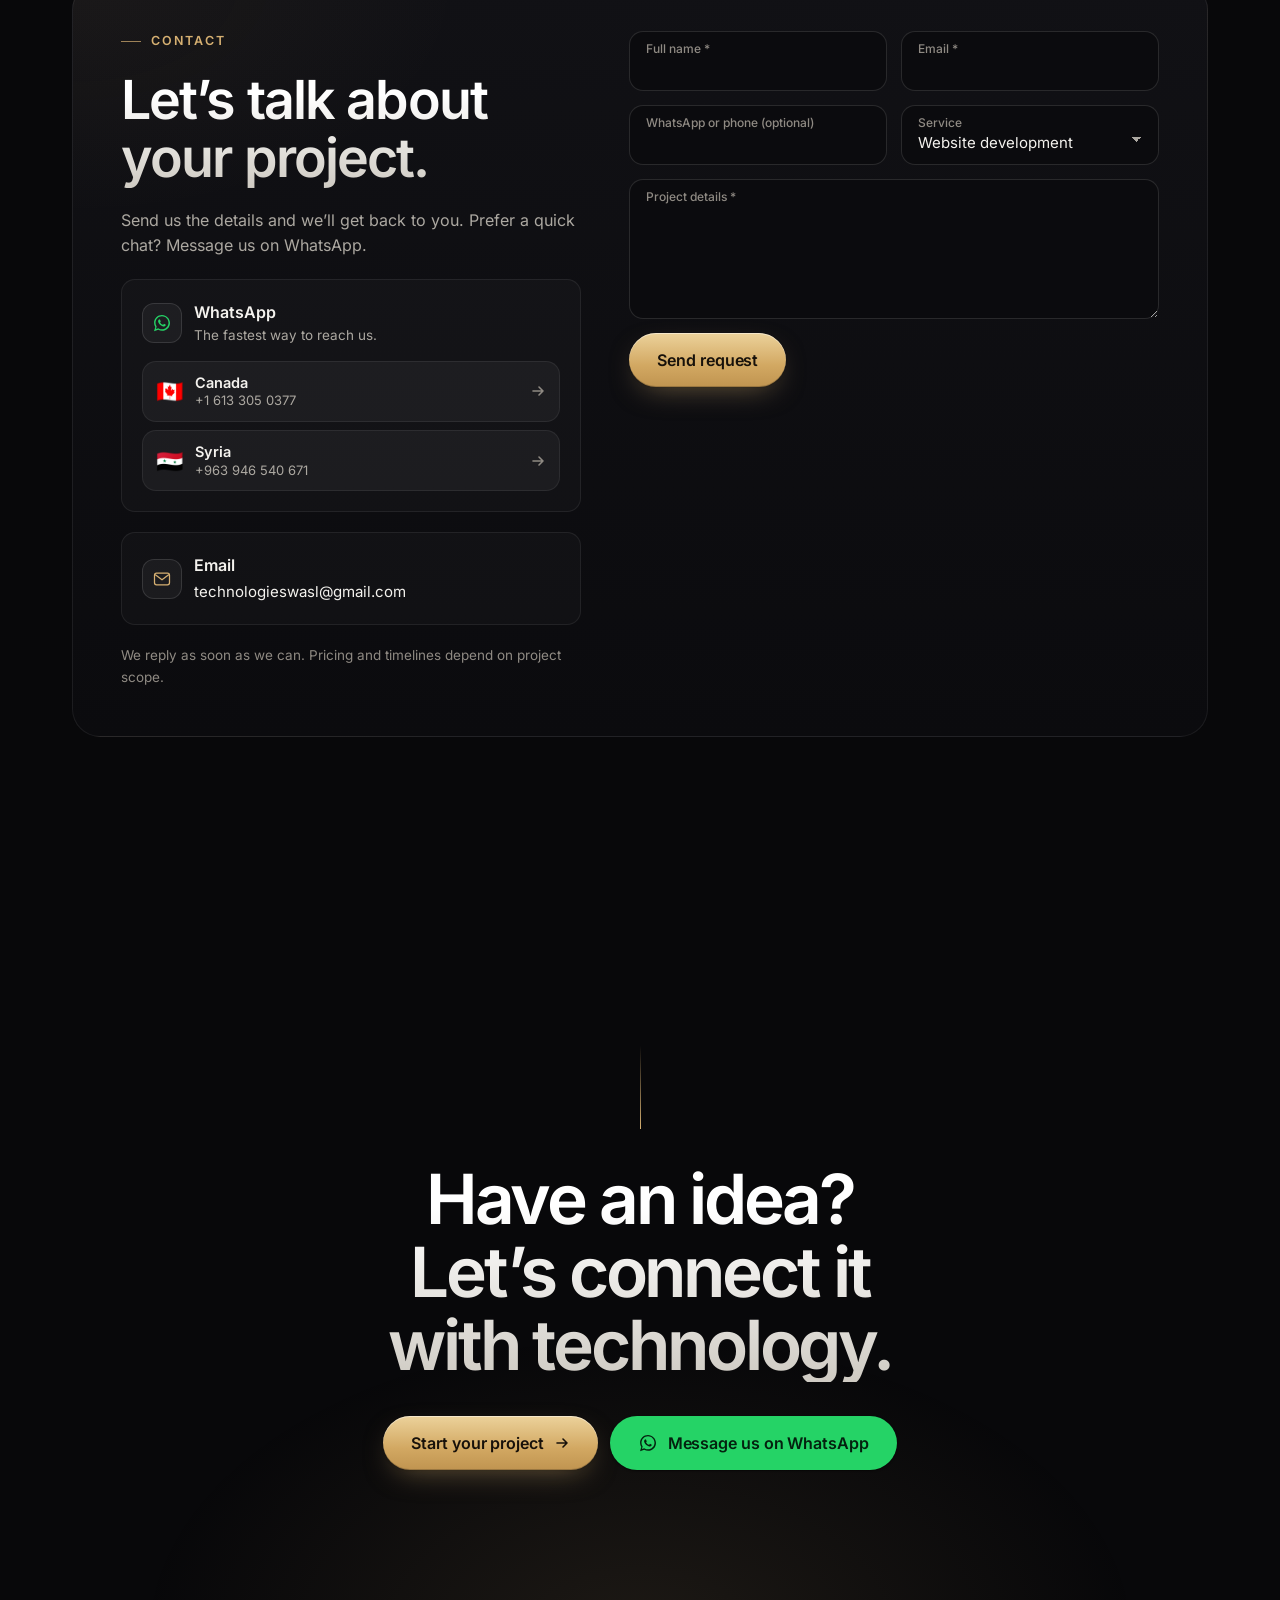
==== commit 55bc0fb0: "Cinematic hero: pinned scroll story with a 3D phone and five service layers - New hero: a black-and-" ====
--- a/index.html
+++ b/index.html
@@ -123,45 +123,102 @@
 
 <div class="view" data-view="home">
 
-<!-- HERO -->
-<section class="hero" id="top" aria-labelledby="hero-h">
+<!-- HERO: a cinematic scroll story. Without motion it is a still, assembled scene;
+     motion.js pins it and scrubs the story: the phone opens into five service layers, then closes again. -->
+<section class="hero cine" id="top" aria-labelledby="hero-h">
   <div class="hero-bg" aria-hidden="true">
     <div class="aurora a1"></div><div class="aurora a2"></div>
     <div class="gridl"></div>
-    <svg class="ascent" viewBox="0 0 1440 900" preserveAspectRatio="xMidYMid slice">
-      <defs>
-        <linearGradient id="asc-g" x1="0" y1="1" x2="1" y2="0"><stop offset="0" stop-color="#d6b072" stop-opacity="0"/><stop offset=".55" stop-color="#d6b072" stop-opacity=".55"/><stop offset="1" stop-color="#f3dfae"/></linearGradient>
-        <linearGradient id="asc-f" x1="0" y1="1" x2="0" y2="0"><stop offset="0" stop-color="#d6b072" stop-opacity="0"/><stop offset="1" stop-color="#d6b072" stop-opacity=".12"/></linearGradient>
-      </defs>
-      <path class="asc-fill" d="M-20 860 C 300 820, 520 760, 760 600 S 1180 260, 1460 120 L1460 900 L-20 900Z" fill="url(#asc-f)"/>
-      <path class="asc-ghost" d="M-20 900 C 340 860, 560 800, 800 660 S 1200 340, 1460 220"/>
-      <path class="asc-ghost" d="M-20 820 C 260 780, 480 720, 700 560 S 1120 200, 1460 40"/>
-      <path class="asc-main" id="asc-path" d="M-20 860 C 300 820, 520 760, 760 600 S 1180 260, 1460 120" pathLength="1"/>
-      <circle class="asc-dot-c" r="5"><animateMotion dur="7s" begin="2.6s" repeatCount="indefinite" path="M-20 860 C 300 820, 520 760, 760 600 S 1180 260, 1460 120"/></circle>
-    </svg>
-  </div>
-
-  <div class="wrap hero-in">
-    <div class="hero-copy">
-      <p class="pill-eb glass intro" style="--i:0"><img src="assets/logo-mark-160.webp" data-fb="logo-mark" width="160" height="90" alt=""><span data-i18n="hero.eyebrow">Connecting Ideas With Technology.</span></p>
-      <h1 class="h-hero" id="hero-h"><span class="ln intro" style="--i:1" data-i18n="hero.t1">From idea</span> <span class="ln gold intro" style="--i:2"><span data-i18n="hero.t2">to impact.</span><svg class="h-arrow" aria-hidden="true" viewBox="0 0 48 48"><path d="M10 38 L38 10 M18 10 H38 V30" fill="none" stroke="currentColor" stroke-width="4" stroke-linecap="round" stroke-linejoin="round"/></svg></span></h1>
+    <div class="cx-glow"></div>
+  </div>
+
+  <div class="wrap hero-copy">
+    <p class="pill-eb glass intro" style="--i:0"><img src="assets/logo-mark-160.webp" data-fb="logo-mark" width="160" height="90" alt=""><span data-i18n="hero.eyebrow">Connecting Ideas With Technology.</span></p>
+    <h1 class="h-hero" id="hero-h"><span class="ln intro" style="--i:1" data-i18n="hero.t1">From idea</span> <span class="ln gold intro" style="--i:2"><span data-i18n="hero.t2">to impact.</span><svg class="h-arrow" aria-hidden="true" viewBox="0 0 48 48"><path d="M10 38 L38 10 M18 10 H38 V30" fill="none" stroke="currentColor" stroke-width="4" stroke-linecap="round" stroke-linejoin="round"/></svg></span></h1>
+    <div class="cx-foot">
       <p class="lead intro" style="--i:3" data-i18n="hero.lead">WASL Technologies is a creative technology studio. We design websites, build mobile and web apps, craft digital restaurant menus and personalized gifts, and write original songs — in Arabic and English.</p>
       <div class="cta-row intro" style="--i:4">
         <a class="btn btn-primary btn-lg magnetic" href="#contact"><span data-i18n="hero.cta1">Start your project</span><svg class="arr" aria-hidden="true"><use href="#i-arrow"/></svg></a>
         <a class="btn btn-glass btn-lg" href="#services"><span data-i18n="hero.cta2">Explore five services</span><svg aria-hidden="true" class="down"><use href="#i-arrow"/></svg></a>
       </div>
     </div>
-
-    <div class="stage" aria-hidden="true">
-      <div class="stage-in">
-        <div class="orbit o1"></div><div class="orbit o2"></div>
-        <div class="core"><div class="core-glass"><img src="assets/logo-mark-360.webp" data-fb="logo-mark" width="360" height="203" alt=""></div></div>
-        <div class="hcard c-web pop" style="--i:0;--z:60px"><div class="chip-h"><i></i><span data-i18n="svc.web.s">Websites</span></div><div class="mini-site"><b></b><i></i><i></i><u></u><div><s></s><s></s><s></s></div></div></div>
-        <div class="hcard c-app pop" style="--i:1;--z:90px"><div class="chip-h"><i></i><span data-i18n="svc.apps.s">Apps</span></div><div class="mini-app"><div class="ring"><svg viewBox="0 0 36 36"><circle cx="18" cy="18" r="15" pathLength="100"/><circle class="v" cx="18" cy="18" r="15" pathLength="100"/></svg><b>72%</b></div><div class="rows"><i></i><i></i><i></i></div></div></div>
-        <div class="hcard c-menu pop" style="--i:2;--z:40px"><div class="chip-h"><i></i><span data-i18n="svc.menus.s">Digital menus</span></div><img src="assets/media/dish-kunafa.webp" width="480" height="480" alt="" loading="lazy"><span class="price">18</span></div>
-        <div class="hcard c-gift pop" style="--i:3;--z:80px"><div class="chip-h"><i></i><span data-i18n="svc.gifts.s">Digital gifts</span></div><img src="assets/media/memory-sunset.webp" width="960" height="720" alt="" loading="lazy"><span class="hrt"><svg><use href="#i-heart"/></svg></span></div>
-        <div class="hcard c-music pop" style="--i:4;--z:70px"><div class="chip-h"><i></i><span data-i18n="svc.music.s">Custom songs</span></div><div class="eq"><i></i><i></i><i></i><i></i><i></i><i></i><i></i><i></i><i></i><i></i><i></i><i></i></div></div>
-      </div>
+  </div>
+
+  <!-- The phone and its five layers: real site content, built in HTML/CSS 3D -->
+  <div class="stage" aria-hidden="true">
+    <div class="stage-in">
+      <div class="cx-cam">
+        <div class="hcard cx-layer" data-l="web">
+          <div class="cx-scr cx-web"><div class="site m">
+            <div class="site-nav"><b>ATELIER NOOR</b><i class="burger-i"></i></div>
+            <div class="site-hero"><img src="assets/media/scene-interior.webp" width="1600" height="1028" alt="" loading="lazy"><div class="sh-txt"><strong>Spaces that feel like home.</strong><em>Explore</em></div></div>
+            <div class="site-row"><div><i></i><span>Residential</span></div><div><i></i><span>Hospitality</span></div></div>
+          </div></div>
+          <span class="cx-label"><i></i><span data-i18n="svc.web.s">Websites</span></span>
+        </div>
+        <div class="hcard cx-layer" data-l="apps">
+          <div class="cx-scr app">
+            <div class="app-top"><span data-i18n="appv.hi">Good morning</span><b data-i18n="appv.name">Your schedule</b></div>
+            <div class="app-days"><span>12</span><span class="on">13</span><span>14</span><span>15</span><span>16</span></div>
+            <div class="app-screen on">
+              <div class="app-card hl"><small>09:30</small><b data-i18n="appv.c1">Design review</b><span data-i18n="appv.c1d">Studio · 45 min</span></div>
+              <div class="app-card"><small>12:00</small><b data-i18n="appv.c2">Client call</b><span data-i18n="appv.c2d">Online · 30 min</span></div>
+              <div class="app-card"><small>16:15</small><b data-i18n="appv.c3">Launch prep</b><span data-i18n="appv.c3d">Team · 1 h</span></div>
+            </div>
+            <div class="app-tabs"><button type="button" class="on" tabindex="-1"><svg><use href="#i-cal"/></svg></button><button type="button" tabindex="-1"><svg><use href="#i-up"/></svg></button><button type="button" tabindex="-1"><svg><use href="#i-user"/></svg></button></div>
+          </div>
+          <span class="cx-label"><i></i><span data-i18n="svc.apps.s">Apps</span></span>
+        </div>
+        <div class="hcard cx-layer" data-l="menus">
+          <div class="cx-scr menu-ui">
+            <div class="mu-hero"><img src="assets/media/dish-grilledChicken.webp" width="720" height="720" alt="" loading="lazy"><div><small data-i18n="vis.welcome">Welcome to</small><b data-i18n="vis.menu">Sample Bistro</b></div></div>
+            <div class="mu-chips"><span class="on" data-i18n="mp.c.Starters">Starters</span><span data-i18n="mp.c.Mains">Mains</span><span data-i18n="mp.c.Desserts">Desserts</span></div>
+            <div class="mu-list">
+              <div class="mu-item"><img src="assets/media/dish-lentilSoup.webp" width="720" height="720" alt="" loading="lazy"><div><b data-i18n="dish.lentil">Lentil Soup</b></div><em>12</em></div>
+              <div class="mu-item"><img src="assets/media/dish-kunafa.webp" width="720" height="720" alt="" loading="lazy"><div><b data-i18n="dish.kunafa">Kunafa Bite</b></div><em>18</em></div>
+            </div>
+            <div class="cx-qr"><div class="qr-w" data-qr></div><b data-i18n="vis.qr">Scan for the menu</b></div>
+          </div>
+          <span class="cx-label"><i></i><span data-i18n="svc.menus.s">Digital menus</span></span>
+        </div>
+        <div class="hcard cx-layer" data-l="gifts">
+          <div class="cx-scr cx-gift">
+            <img src="assets/media/memory-sunset.webp" width="1440" height="1080" alt="" loading="lazy">
+            <div class="cx-letter"><span>14 · 02</span><b data-i18n="vis.to">For Layla</b><p data-i18n="vis.msg">Every moment with you is my favorite.</p><em data-i18n="gv.sign">— always yours</em></div>
+            <span class="cx-heart"><svg><use href="#i-heart"/></svg></span>
+          </div>
+          <span class="cx-label"><i></i><span data-i18n="svc.gifts.s">Digital gifts</span></span>
+        </div>
+        <div class="hcard cx-layer" data-l="music">
+          <div class="cx-scr cx-music">
+            <img src="assets/media/cover-occasion.webp" width="800" height="800" alt="" loading="lazy">
+            <div class="pl-meta"><b data-i18n="mv.title">Rise — sample track</b><small data-i18n="mv.sub">Visual demo · no audio</small></div>
+            <div class="wave"><i></i><i></i><i></i><i></i><i></i><i></i><i></i><i></i><i></i><i></i><i></i><i></i><i></i><i></i><i></i><i></i><i></i><i></i><i></i><i></i><i></i><i></i></div>
+            <div class="pl-btns"><svg><use href="#i-prev"/></svg><span class="pl-play"><svg><use href="#i-pause"/></svg></span><svg><use href="#i-next"/></svg></div>
+          </div>
+          <span class="cx-label"><i></i><span data-i18n="svc.music.s">Custom songs</span></span>
+        </div>
+
+        <div class="cx-phone">
+          <i class="cx-edge" style="--k:1"></i><i class="cx-edge" style="--k:2"></i><i class="cx-edge" style="--k:3"></i><i class="cx-edge" style="--k:4"></i><i class="cx-edge" style="--k:5"></i>
+          <i class="cx-edge" style="--k:6"></i><i class="cx-edge" style="--k:7"></i><i class="cx-edge" style="--k:8"></i><i class="cx-edge" style="--k:9"></i><i class="cx-edge" style="--k:10"></i>
+          <div class="cx-back"><img src="assets/logo-mark-160.webp" width="160" height="90" alt="" loading="lazy"></div>
+          <div class="cx-front"><div class="cx-screen">
+            <span class="cx-island"></span>
+            <div class="cx-home"><img src="assets/logo-mark-360.webp" width="360" height="203" alt="" loading="lazy"><b>WASL</b><small>TECHNOLOGIES</small></div>
+            <i class="cx-glare"></i>
+          </div></div>
+        </div>
+      </div>
+    </div>
+    <ul class="cx-legend"><li data-i18n="svc.web.s">Websites</li><li data-i18n="svc.apps.s">Apps</li><li data-i18n="svc.menus.s">Digital menus</li><li data-i18n="svc.gifts.s">Digital gifts</li><li data-i18n="svc.music.s">Custom songs</li></ul>
+  </div>
+
+  <!-- End of the story: the phone is whole again and the invitation appears -->
+  <div class="cx-end">
+    <div class="cta-row">
+      <a class="btn btn-primary btn-lg" href="#contact"><span data-i18n="hero.cta1">Start your project</span><svg class="arr" aria-hidden="true"><use href="#i-arrow"/></svg></a>
+      <a class="btn btn-wa btn-lg" href="#whatsapp" data-wa><svg aria-hidden="true"><use href="#i-wa"/></svg><span data-i18n="ct.wa">WhatsApp</span></a>
     </div>
   </div>
 
@@ -923,6 +980,7 @@
 <script src="assets/js/contact.js"></script>
 <script src="assets/vendor/gsap.min.js"></script>
 <script src="assets/vendor/ScrollTrigger.min.js"></script>
+<script src="assets/vendor/lenis.min.js"></script>
 <script src="assets/js/motion.js"></script>
 <script src="assets/js/site.js"></script>
 </body>
--- a/assets/css/wasl.css
+++ b/assets/css/wasl.css
@@ -987,8 +987,8 @@
    Everything under .m-on exists only when motion.js runs: never with reduced motion.
    ===================================================================== */
 /* The hero copy waits for motion.js; if it never runs (script blocked), it fades in on its own. */
-.js .hero-copy>.intro,.js .h-hero{animation:m-fallback .6s 1.6s var(--ease-out) both}
-.m-on .hero-copy>.intro,.m-on .h-hero{animation:none}
+.js .hero-copy .intro:not(.ln),.js .h-hero{animation:m-fallback .6s 1.6s var(--ease-out) both}
+.m-on .hero-copy .intro:not(.ln),.m-on .h-hero{animation:none}
 @keyframes m-fallback{from{opacity:0}to{opacity:1}}
 
 /* Split hero title: each piece carries its own gradient so it can move independently.
@@ -1064,3 +1064,130 @@
   .plate{inset:0;border-radius:0}
   .plate::after{border-radius:0;box-shadow:inset 0 1px 0 rgba(214,176,114,.3),inset 0 -1px 0 rgba(214,176,114,.3)}
 }
+
+/* =====================================================================
+   v7 — Cinematic hero (.hero.cine): a black-and-gold phone that opens into five service layers.
+   Default (no motion): a still scene, the layers fanned behind the phone.
+   .m-on (motion.js): the hero fills the screen, is pinned, and GSAP scrubs every transform.
+   ===================================================================== */
+html.lenis,html.lenis body{height:auto}
+.lenis.lenis-stopped{overflow:clip}
+.lenis.lenis-smooth iframe{pointer-events:none}
+
+.cine{--pw:min(15vw,26svh);--ph:calc(var(--pw) * 2.1);--bz:calc(var(--pw) * .045);--pr:calc(var(--pw) * .17);
+  --sw:calc(var(--pw) - var(--bz) * 2);--sh:calc(var(--ph) - var(--bz) * 2)}
+.hero.cine{display:block;min-height:100svh;padding:calc(var(--nav-h) + 48px) 0 120px;text-align:center}
+.cine .hero-copy{position:relative;z-index:2;display:grid;justify-items:center;gap:24px}
+.cine .h-hero{font-size:clamp(2.8rem,7.4vw,7.6rem);line-height:1}
+html[lang=ar] .cine .h-hero{font-size:clamp(2.6rem,6.6vw,6.6rem);line-height:1.25}
+.cine .h-hero .ln.gold{justify-content:center}
+.cine .cx-foot{display:grid;justify-items:center;gap:24px}
+.cine .lead{margin-inline:auto}
+.cine .cta-row{justify-content:center}
+.cx-glow{position:absolute;left:50%;top:56%;width:min(80vw,960px);aspect-ratio:1;translate:-50% -50%;border-radius:50%;
+  background:radial-gradient(closest-side,rgba(214,176,114,.2),rgba(214,176,114,.06) 45%,transparent 72%)}
+.cine .hero-3d,html[dir=rtl] .cine .hero-3d{-webkit-mask-image:radial-gradient(ellipse 75% 75% at 50% 52%,#000 30%,transparent 85%);mask-image:radial-gradient(ellipse 75% 75% at 50% 52%,#000 30%,transparent 85%)}
+
+/* Stage: a 3D space centred on the phone (the classic .stage/.stage-in rules are reset here) */
+.cine .stage{position:relative;z-index:3;width:100%;max-width:none;height:calc(var(--ph) + 70px);margin:28px 0 0;perspective:1600px;pointer-events:none}
+.cine .stage-in,[dir=rtl] .cine .stage-in{position:absolute;inset:0;aspect-ratio:auto;direction:inherit;transform-style:preserve-3d;
+  transform:rotateX(var(--rx,0deg)) rotateY(var(--ry,0deg));transition:transform 1.2s var(--ease-out)}
+.cx-cam{position:absolute;left:50%;top:50%;transform-style:preserve-3d}
+
+/* The phone: front glass, ten edge slices for real thickness, a gold-rimmed back */
+.cx-phone{position:absolute;left:calc(var(--pw) / -2);top:calc(var(--ph) / -2);width:var(--pw);height:var(--ph);transform-style:preserve-3d}
+.cx-edge{position:absolute;inset:0;border-radius:var(--pr);background:#0c0c0f;box-shadow:inset 0 0 0 1.5px rgba(214,176,114,.5);transform:translateZ(calc(var(--k) * -1.7px))}
+.cx-back{position:absolute;inset:0;display:grid;place-items:center;border-radius:var(--pr);background:linear-gradient(160deg,#1c1812,#09090b);
+  box-shadow:inset 0 0 0 1.5px rgba(214,176,114,.6);transform:translateZ(-18px) rotateY(180deg);backface-visibility:hidden}
+.cx-back img{width:34%;opacity:.85}
+.cx-front{position:absolute;inset:0;border-radius:var(--pr);background:#050506;transform:translateZ(1px);
+  box-shadow:inset 0 0 0 1.5px rgba(236,213,164,.85),inset 0 0 0 4px #000,0 60px 120px -40px #000,0 0 140px -30px rgba(214,176,114,.45)}
+.cx-screen{position:absolute;inset:var(--bz);overflow:hidden;border-radius:calc(var(--pr) - var(--bz));
+  background:radial-gradient(120% 70% at 50% 32%,#211b12,#0a0a0c 62%,#060607)}
+.cx-island{position:absolute;top:calc(var(--pw) * .05);left:50%;z-index:2;width:30%;height:calc(var(--pw) * .07);translate:-50% 0;border-radius:99px;background:#000}
+.cx-home{position:absolute;inset:0;display:grid;place-content:center;justify-items:center;gap:calc(var(--pw) * .03);font-family:Inter,sans-serif;direction:ltr}
+.cx-home img{width:62%;filter:drop-shadow(0 10px 24px #000)}
+.cx-home b{font-size:calc(var(--pw) * .1);font-weight:700;letter-spacing:.3em;margin-inline-start:.3em;color:var(--text)}
+.cx-home small{font-size:calc(var(--pw) * .034);letter-spacing:.42em;margin-inline-start:.42em;color:var(--gold)}
+.cx-glare{position:absolute;inset:-40% -60%;pointer-events:none;background:linear-gradient(115deg,transparent 40%,rgba(255,255,255,.09) 48%,rgba(255,255,255,.02) 54%,transparent 60%)}
+
+/* Layers: each one is a full phone screen of real site content */
+.cine .hcard{position:absolute;left:calc(var(--sw) / -2);top:calc(var(--sh) / -2);width:var(--sw);height:var(--sh);padding:0;border:0;border-radius:0;
+  background:none;box-shadow:none;backdrop-filter:none;-webkit-backdrop-filter:none;animation:none;font-family:var(--font);text-align:start}
+.cx-scr{position:absolute;inset:0;overflow:hidden;border-radius:calc(var(--pr) - var(--bz));box-shadow:0 0 0 1px rgba(214,176,114,.45),0 40px 80px -30px #000}
+.cx-web{background:#f5f0e8}
+.cx-web .site{animation:none}
+.cx-scr.app{padding:34px 12px 60px}
+.cx-qr{position:absolute;inset-inline:12px;bottom:12px;display:flex;align-items:center;gap:10px;padding:8px;border-radius:12px;background:rgba(255,255,255,.06);border:1px solid rgba(214,176,114,.3)}
+.cx-qr .qr-w{flex:none;width:30%;padding:4px;border-radius:6px;background:#fff}
+.cx-qr .qr-w svg{display:block;width:100%;height:auto}
+.cx-qr b{font-size:10px;line-height:1.3;color:var(--gold-hi)}
+.cx-gift{background:#fffaf2;color:#5a1226}
+.cx-gift>img{width:100%;height:46%;object-fit:cover}
+.cx-letter{display:grid;gap:4px;padding:18px 14px;text-align:center}
+.cx-letter span{font-size:9px;letter-spacing:.24em;color:#a8344f;direction:ltr}
+.cx-letter b{font-size:17px}
+.cx-letter p{font-size:11px;line-height:1.5;color:#7a3a4a}
+.cx-letter em{font-size:10px;color:#a8344f}
+.cx-heart{position:absolute;top:calc(46% - 17px);inset-inline-end:14px;width:34px;height:34px;display:grid;place-items:center;border-radius:50%;background:#fff;color:#c74a6a;box-shadow:0 6px 14px rgba(0,0,0,.25)}
+.cx-heart svg{width:16px;height:16px}
+.cx-music{display:grid;align-content:start;gap:12px;padding:16px 14px;color:var(--text);background:linear-gradient(180deg,#17131f,#0b0a10)}
+.cx-music>img{width:100%;aspect-ratio:1;object-fit:cover;border-radius:14px}
+
+/* Service name beside each layer (motion only; data-side is set from the layer's final position) */
+.cx-label{position:absolute;top:50%;left:calc(100% + 24px);translate:0 -50%;display:none;align-items:center;gap:10px;padding:10px 20px;border-radius:999px;
+  white-space:nowrap;font-size:26px;font-weight:600;color:var(--text);background:rgba(14,14,18,.72);border:1px solid rgba(214,176,114,.5);box-shadow:0 20px 40px -20px #000}
+.cx-label i{width:10px;height:10px;border-radius:50%;background:var(--gold);box-shadow:0 0 12px var(--gold)}
+.cx-layer[data-side=l] .cx-label{left:auto;right:calc(100% + 24px)}
+
+/* Still scene: the layers fanned behind the phone, names listed below */
+.cx-layer{transform-origin:50% 140%;transform:translateZ(-30px) translateY(var(--fy,0)) rotate(var(--fan,0deg))}
+.cx-layer[data-l=web]{--fan:-34deg}.cx-layer[data-l=apps]{--fan:-17deg}.cx-layer[data-l=menus]{--fan:17deg}.cx-layer[data-l=gifts]{--fan:34deg}.cx-layer[data-l=music]{--fy:-9%}
+.cine .stage{margin-bottom:70px}
+.cx-legend{position:absolute;inset-inline:0;bottom:-66px;display:flex;flex-wrap:wrap;justify-content:center;gap:8px 10px;padding:0 var(--gut)}
+.cx-legend li{padding:6px 14px;border-radius:999px;font-size:13.5px;font-weight:600;color:var(--gold-hi);background:rgba(14,14,18,.6);border:1px solid rgba(214,176,114,.35)}
+.cx-end{display:none}
+
+/* Motion: a full-screen pinned stage; GSAP owns every transform from here */
+.m-on .hero.cine{height:100svh;min-height:600px;padding:0;overflow:hidden}
+.m-on .cine .hero-copy{position:absolute;inset:0;z-index:2;display:block;max-width:none;padding:0;pointer-events:none}
+.m-on .cine .hero-copy>*{pointer-events:auto}
+.m-on .cine .pill-eb{position:absolute;top:calc(var(--nav-h) + 24px);left:50%;translate:-50% 0;white-space:nowrap}
+.m-on .cine .h-hero{position:absolute;inset-inline:var(--gut);top:50%;translate:0 -50%;z-index:1;display:grid;grid-template-columns:1fr calc(var(--pw) + 7vw) 1fr;align-items:center;
+  font-size:clamp(3rem,6.2vw,7rem);pointer-events:none}
+html.m-on[lang=ar] .cine .h-hero{font-size:clamp(2.8rem,5.6vw,6rem)}
+.m-on .cine .h-hero .ln:first-child{grid-column:1;justify-self:end}
+.m-on .cine .h-hero .ln.gold{grid-column:3;justify-self:start}
+/* The intro paragraph sits beside the phone (its width stops short of it); the buttons sit centred under the phone,
+   where the closing invitation appears at the end of the story */
+.m-on .cine .cx-foot{position:absolute;inset:0;display:block;pointer-events:none;
+  --s:max(var(--gut),calc(50% - var(--wrap) / 2 + var(--gut)))}
+.m-on .cine .cx-foot>*{pointer-events:auto}
+.m-on .cine .cx-foot .lead{position:absolute;inset-inline-start:var(--s);bottom:176px;width:min(30rem,calc(50% - var(--pw) / 2 - 3vw - var(--s)));
+  margin:0;font-size:1rem;text-align:start}
+.m-on .cine .cx-foot .cta-row,.m-on .cine .cx-end{position:absolute;inset-inline:var(--gut);bottom:92px;margin:0;display:flex;justify-content:center;flex-wrap:nowrap}
+.m-on .cine .stage{position:absolute;inset:0;height:auto;margin:0}
+.m-on .cine .cx-layer{transform-origin:50% 50%}
+.m-on .cine .cx-label{display:inline-flex}
+.m-on .cine .cx-legend{display:none}
+.m-on .cine .cx-end{z-index:4;visibility:hidden;opacity:0}
+.hero-live .wa-fab,.hero-live .to-top{opacity:0!important;visibility:hidden!important}
+.m-on .cine .cx-end .cta-row{justify-content:center;flex-wrap:nowrap;margin:0}
+
+@media (max-width:860px){
+  .cine{--pw:min(44vw,26svh)}
+  .cx-layer[data-l=web]{--fan:-22deg}.cx-layer[data-l=apps]{--fan:-11deg}.cx-layer[data-l=menus]{--fan:11deg}.cx-layer[data-l=gifts]{--fan:22deg}
+  .m-on .cine .pill-eb{display:none}
+  .m-on .cine .h-hero{top:calc(var(--nav-h) + 30px);translate:none;grid-template-columns:1fr;font-size:clamp(2.4rem,11vw,3.6rem)}
+  html.m-on[lang=ar] .cine .h-hero{font-size:clamp(2.2rem,10vw,3.2rem)}
+  .m-on .cine .h-hero .ln:first-child,.m-on .cine .h-hero .ln.gold{grid-column:1;justify-self:center}
+  .m-on .cine .cx-cam{top:55%}
+  /* The intro paragraph stays readable to screen readers; the story needs the room on small screens */
+  .m-on .cine .cx-foot .lead{width:1px;height:1px;overflow:hidden;clip:rect(0 0 0 0);white-space:nowrap}
+  .m-on .cine .cx-foot .cta-row,.m-on .cine .cx-end{inset-inline:12px;bottom:66px}
+  .m-on .cine .cta-row{gap:8px}
+  .m-on .cine .cta-row .btn-lg{--h:46px;padding-inline:14px;font-size:13.5px;gap:8px}
+  .m-on .cine .cx-label{top:calc(100% + 16px);left:50%;right:auto;translate:-50% 0;font-size:30px}
+  .m-on .cine .cx-layer[data-side=l] .cx-label{left:50%;right:auto}
+}
+@media print{.cine .stage{display:none}}
